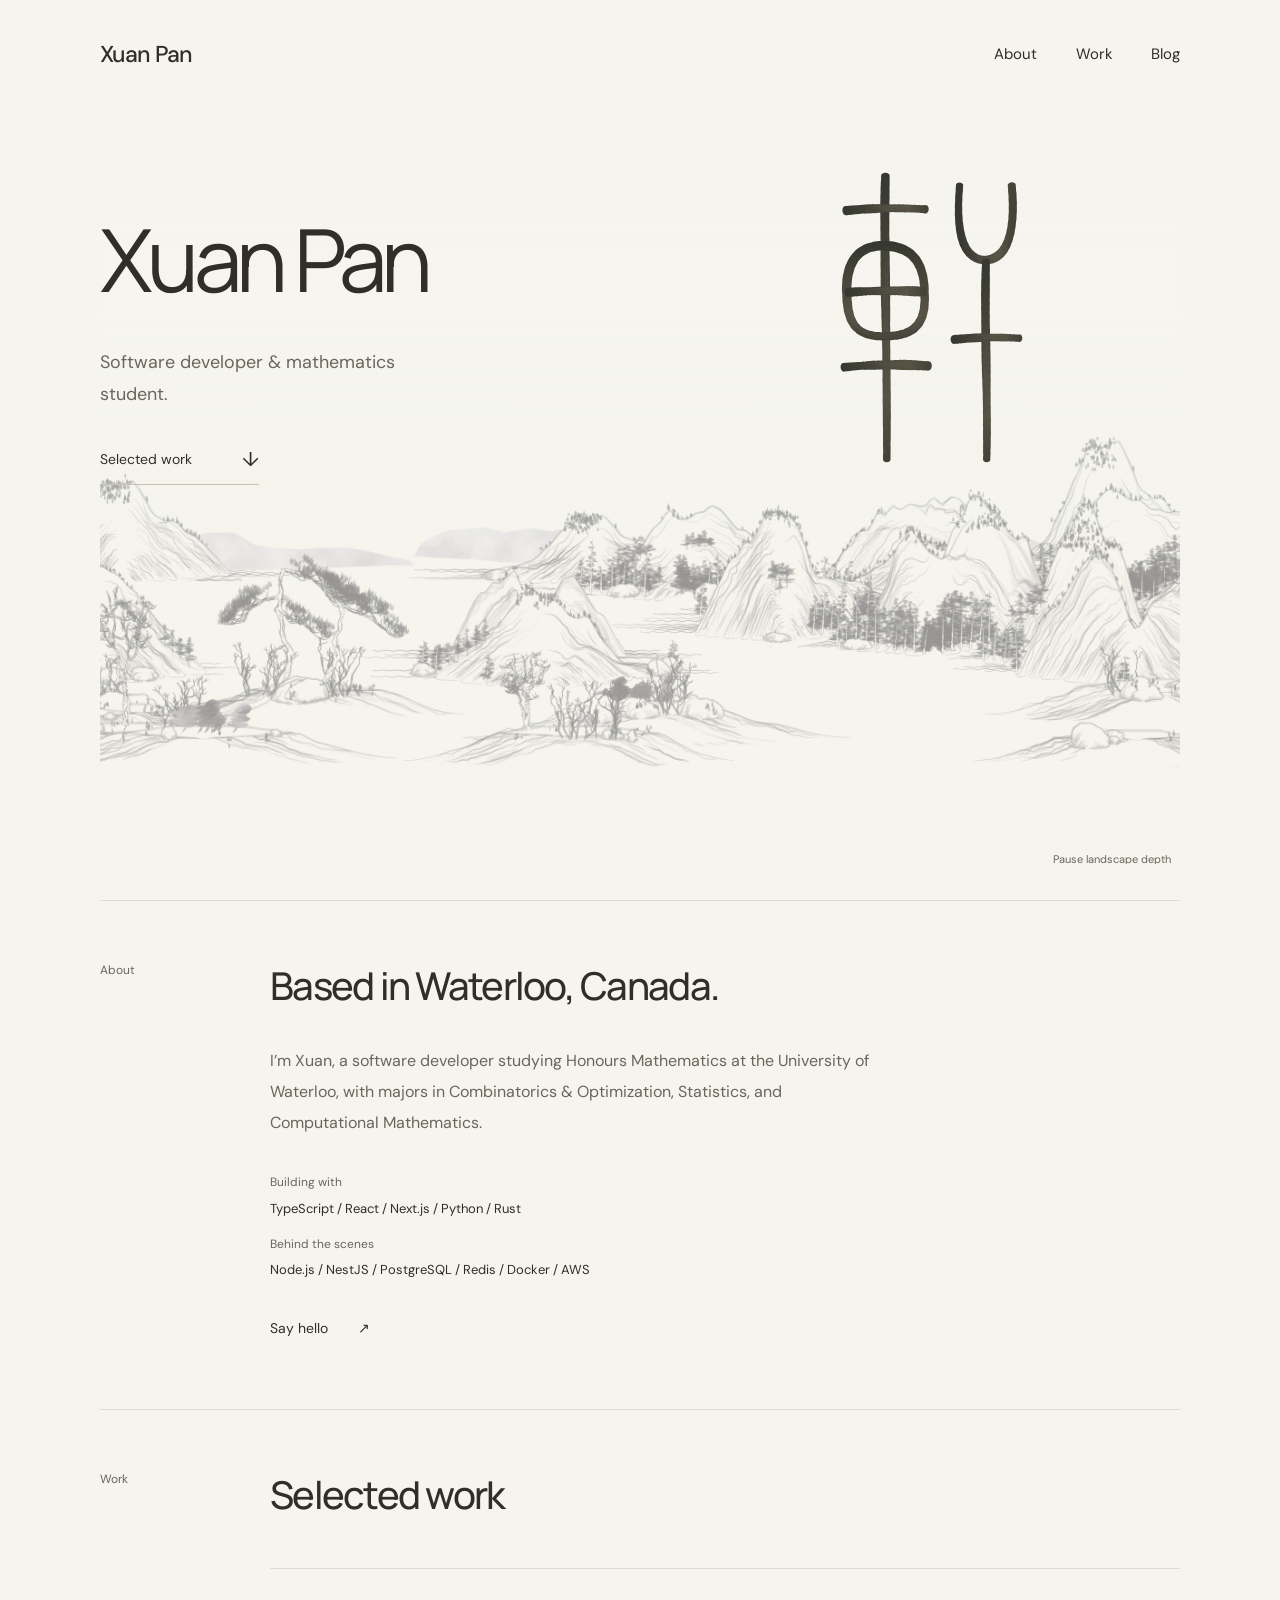
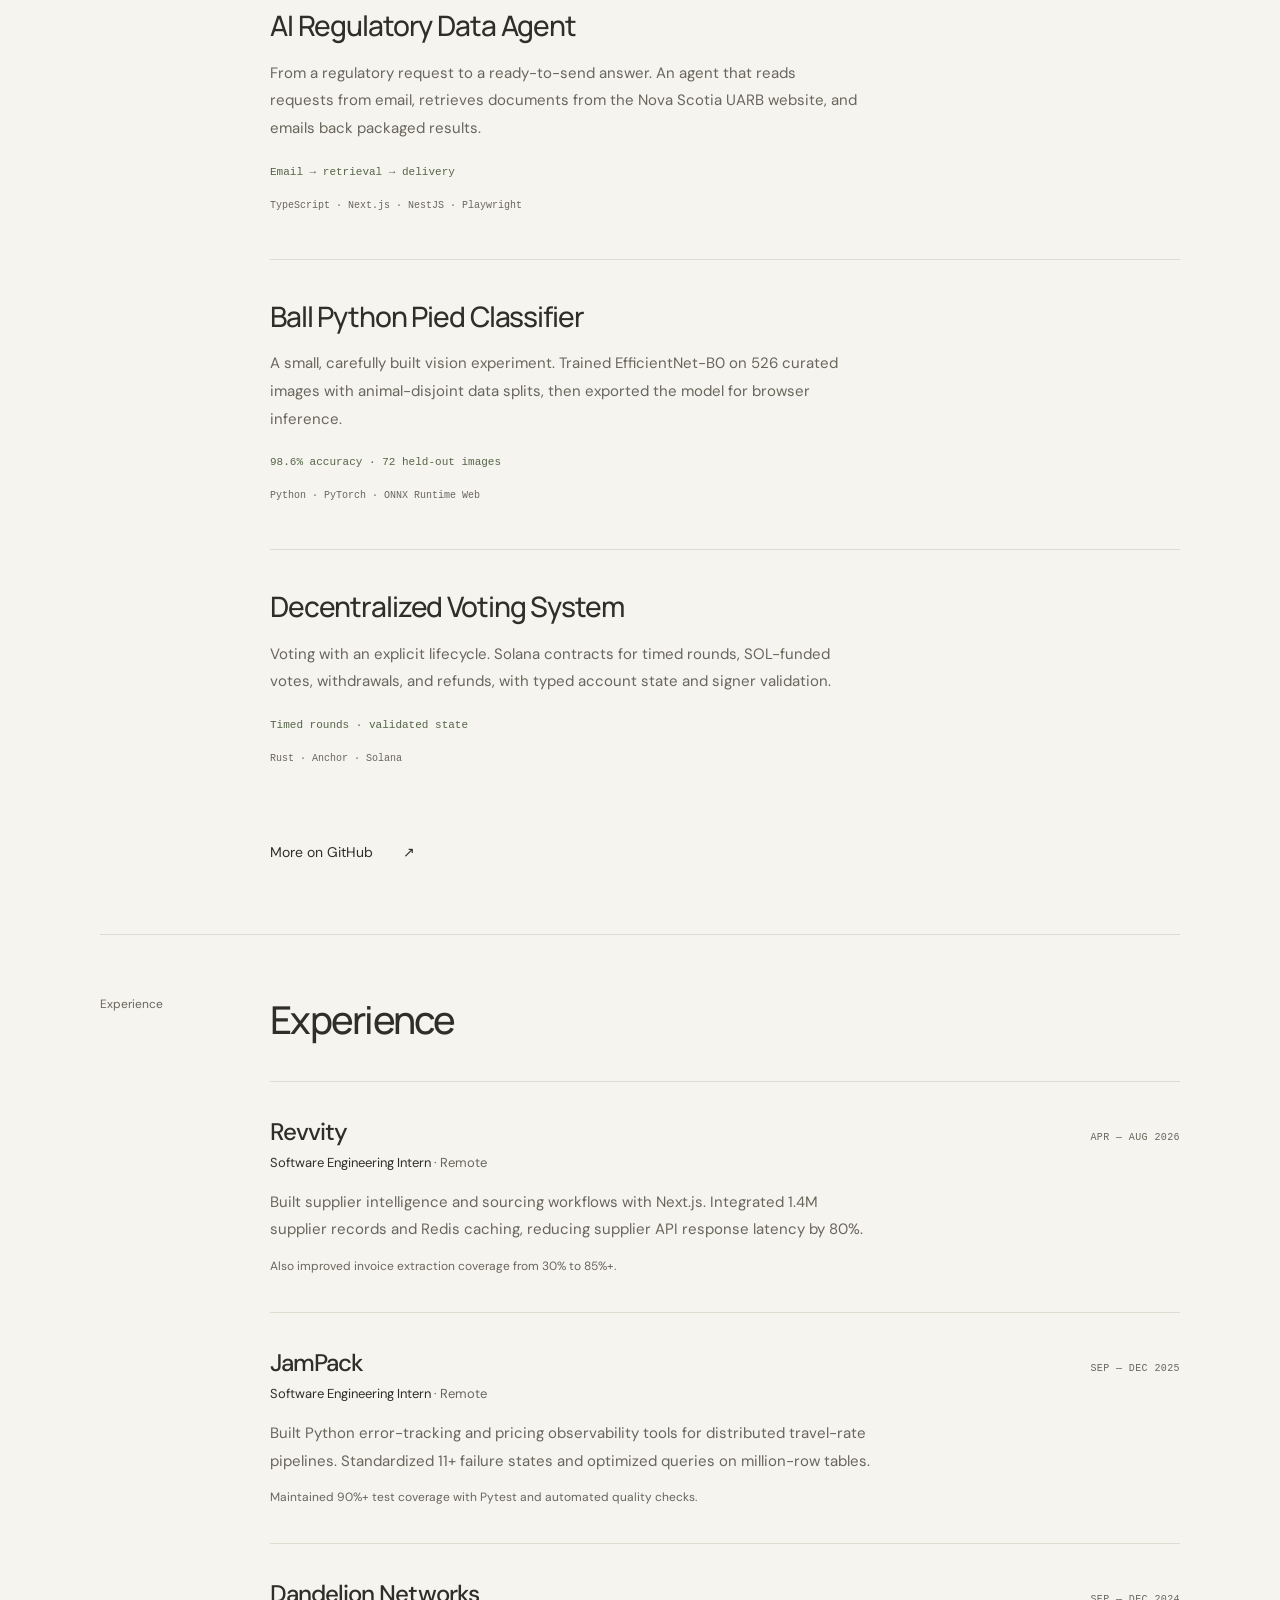
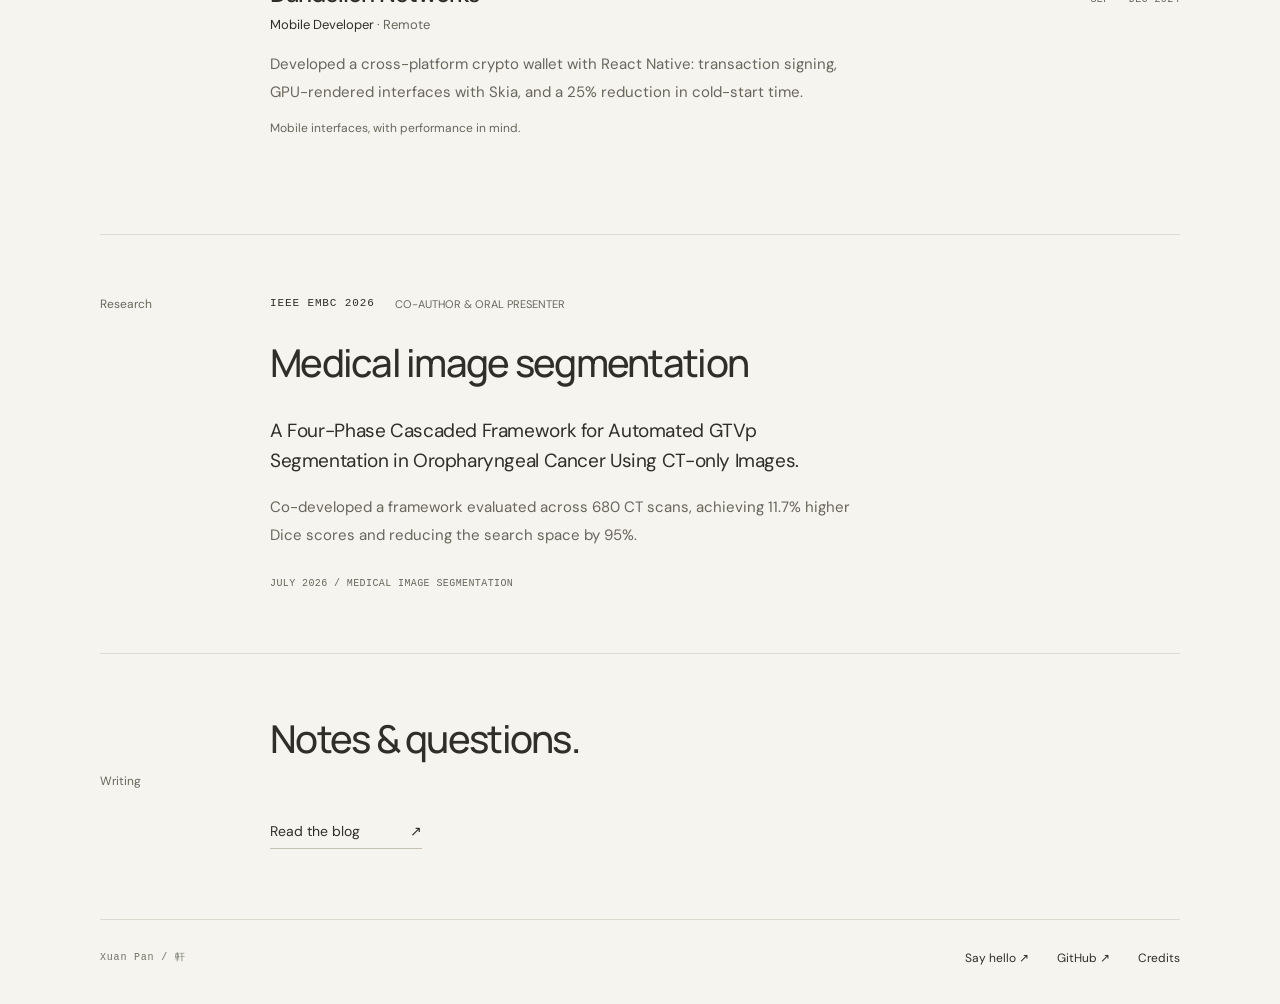
==== index.html @ 94012d44 "deploy: 429c4cd624607ffb36c72e0ed7ec9f4c0eaecb3c xuan0x0/blog@429c4cd624607ffb36c72e0ed7ec9f4c0eaecb" ====
<!DOCTYPE html><html lang="en"><head><meta charSet="utf-8"/><link rel="preconnect" href="/" crossorigin=""/><meta name="viewport" content="width=device-width, initial-scale=1"/><link rel="preload" as="image" href="/landscape/shan-shui-scroll.webp"/><link rel="stylesheet" href="/_next/static/chunks/0ktyfh7lrmwaa.css" data-precedence="next"/><link rel="stylesheet" href="/_next/static/chunks/26l0r2pcf-u3d.css" data-precedence="next"/><link rel="stylesheet" href="/_next/static/chunks/2i6n8_w2wv0vj.css" data-precedence="next"/><link rel="stylesheet" href="/_next/static/chunks/3wveca1rthrfd.css" data-precedence="next"/><link rel="stylesheet" href="/_next/static/chunks/27fnmi0ol9wme.css" data-precedence="next"/><link rel="stylesheet" href="/_next/static/chunks/219b7x8rk065b.css" data-precedence="next"/><link rel="stylesheet" href="/_next/static/chunks/3kzuejjn0b8oo.css" data-precedence="next"/><link rel="preload" as="script" fetchPriority="low" href="/_next/static/chunks/0j1we3cwg31qe.js"/><script src="/_next/static/chunks/16d9m7jc71162.js" async=""></script><script src="/_next/static/chunks/39_j1bdzreq0m.js" async=""></script><script src="/_next/static/chunks/turbopack-077hmtqrhcoji.js" async=""></script><script src="/_next/static/chunks/3qfy96eoyh-ek.js" async=""></script><script src="/_next/static/chunks/2osdq_wpe4x1x.js" async=""></script><title>Xuan Pan — Software &amp; Mathematics</title><meta name="description" content="Software developer and University of Waterloo mathematics student. Selected work in full-stack applications, AI, data, and research."/><meta property="og:title" content="Xuan Pan"/><meta property="og:description" content="Thinking. Building. Becoming."/><meta property="og:type" content="website"/><meta name="twitter:card" content="summary"/><meta name="twitter:title" content="Xuan Pan"/><meta name="twitter:description" content="Thinking. Building. Becoming."/><link rel="icon" href="/icon.svg?icon.2trtn0j14ti-5.svg" sizes="any" type="image/svg+xml"/><meta name="next-size-adjust" content=""/><script src="/_next/static/chunks/0cz1d0mv5g_q7.js" noModule=""></script></head><body><div hidden=""><!--$--><!--/$--></div><a class="skip-link" href="#main-content">Skip to content</a><div class="grand-preview scroll-preview"><main id="main-content" class="seal-preview roaming-preview panorama-preview"><div class="panorama-card"><header class="seal-header"><a href="/" class="seal-name">Xuan Pan</a><nav aria-label="Primary"><a href="#about">About</a><a href="#work">Work</a><a href="/blog/">Blog</a></nav></header><section class="seal-hero panorama-hero" aria-labelledby="panorama-title"><div class="panorama-landscape ink-depth" data-active="false"><img class="ink-depth-static" src="/landscape/shan-shui-scroll.webp" width="3000" height="1000" alt="Layered mountains and open water, generated with Lingdong Huang’s Shan, Shui"/></div><div class="seal-identity"><h1 id="panorama-title">Xuan Pan</h1><p class="seal-role">Software developer &amp; mathematics student.</p><a class="seal-work-link" href="#work">Selected work <span aria-hidden="true">↓</span></a></div><div class="panorama-foreground"><svg class="panorama-mark ink-mark" viewBox="0 0 320 480" role="img" aria-label="軒 — 篆形衍生墨筆字標" lang="zh-Hant" data-ink="wet"><defs><linearGradient id="_S_1_-ink-0" gradientUnits="userSpaceOnUse" x1="91" y1="29" x2="93" y2="450"><stop offset="0" stop-color="#37382f"></stop><stop offset=".43" stop-color="#49483d"></stop><stop offset=".78" stop-color="#565244"></stop><stop offset="1" stop-color="#444338"></stop></linearGradient><linearGradient id="_S_1_-ink-1" gradientUnits="userSpaceOnUse" x1="32" y1="81" x2="151" y2="79"><stop offset="0" stop-color="#37382f"></stop><stop offset=".43" stop-color="#49483d"></stop><stop offset=".78" stop-color="#565244"></stop><stop offset="1" stop-color="#444338"></stop></linearGradient><linearGradient id="_S_1_-ink-2" gradientUnits="userSpaceOnUse" x1="91" y1="133" x2="93" y2="267"><stop offset="0" stop-color="#37382f"></stop><stop offset=".43" stop-color="#49483d"></stop><stop offset=".78" stop-color="#565244"></stop><stop offset="1" stop-color="#444338"></stop></linearGradient><linearGradient id="_S_1_-ink-3" gradientUnits="userSpaceOnUse" x1="35" y1="202" x2="148" y2="201"><stop offset="0" stop-color="#37382f"></stop><stop offset=".43" stop-color="#49483d"></stop><stop offset=".78" stop-color="#565244"></stop><stop offset="1" stop-color="#444338"></stop></linearGradient><linearGradient id="_S_1_-ink-4" gradientUnits="userSpaceOnUse" x1="29" y1="313" x2="155" y2="311"><stop offset="0" stop-color="#37382f"></stop><stop offset=".43" stop-color="#49483d"></stop><stop offset=".78" stop-color="#565244"></stop><stop offset="1" stop-color="#444338"></stop></linearGradient><linearGradient id="_S_1_-ink-5" gradientUnits="userSpaceOnUse" x1="201" y1="43" x2="278" y2="43"><stop offset="0" stop-color="#37382f"></stop><stop offset=".43" stop-color="#49483d"></stop><stop offset=".78" stop-color="#565244"></stop><stop offset="1" stop-color="#444338"></stop></linearGradient><linearGradient id="_S_1_-ink-6" gradientUnits="userSpaceOnUse" x1="240" y1="156" x2="241" y2="450"><stop offset="0" stop-color="#37382f"></stop><stop offset=".43" stop-color="#49483d"></stop><stop offset=".78" stop-color="#565244"></stop><stop offset="1" stop-color="#444338"></stop></linearGradient><linearGradient id="_S_1_-ink-7" gradientUnits="userSpaceOnUse" x1="192" y1="272" x2="290" y2="270"><stop offset="0" stop-color="#37382f"></stop><stop offset=".43" stop-color="#49483d"></stop><stop offset=".78" stop-color="#565244"></stop><stop offset="1" stop-color="#444338"></stop></linearGradient></defs><g><path d="M84.59 28.79 L84.60 32.11 L84.53 35.52 L84.12 39.01 L84.10 42.59 L83.87 46.25 L83.73 49.99 L83.89 53.82 L83.58 57.71 L83.48 61.68 L83.54 65.73 L83.36 69.85 L83.57 74.04 L83.52 78.31 L83.29 82.64 L83.51 87.04 L83.45 91.50 L83.52 96.03 L83.70 100.62 L83.43 105.28 L83.55 109.99 L83.71 114.77 L83.60 119.60 L83.80 124.49 L83.65 129.43 L83.54 134.43 L83.83 139.48 L83.73 144.58 L83.76 149.73 L83.82 154.93 L83.59 160.17 L83.84 165.46 L83.94 170.79 L83.80 176.17 L83.99 181.58 L83.88 187.03 L83.98 192.53 L84.33 198.05 L84.20 203.62 L84.34 209.21 L84.50 214.84 L84.49 220.50 L84.91 226.18 L84.98 231.90 L84.95 237.65 L85.28 243.41 L85.31 249.20 L85.57 255.01 L85.85 260.85 L85.69 266.70 L85.94 272.57 L86.11 278.46 L86.14 284.36 L86.45 290.28 L86.34 296.21 L86.32 302.15 L86.62 308.10 L86.55 314.06 L86.70 320.02 L86.75 325.99 L86.53 331.96 L86.81 337.94 L86.86 343.91 L86.80 349.89 L86.98 355.86 L86.79 361.83 L86.90 367.79 L87.18 373.75 L87.03 379.70 L87.17 385.64 L87.18 391.57 L87.11 397.49 L87.47 403.39 L87.42 409.28 L87.35 415.15 L87.52 421.01 L87.38 426.84 L87.57 432.66 L87.69 438.45 L87.40 444.22 L87.51 449.97 L87.50 449.97 L87.91 451.40 L89.10 452.62 L90.87 453.44 L92.98 453.74 L95.08 453.47 L96.87 452.67 L98.07 451.46 L98.50 450.03 L98.61 450.03 L98.55 444.28 L98.60 438.50 L98.72 432.69 L98.51 426.87 L98.78 421.02 L98.92 415.16 L98.78 409.27 L98.97 403.37 L98.84 397.46 L98.87 391.53 L99.16 385.59 L98.95 379.64 L98.96 373.69 L98.99 367.72 L98.80 361.75 L99.03 355.77 L98.93 349.79 L98.67 343.81 L98.77 337.83 L98.58 331.85 L98.60 325.87 L98.68 319.90 L98.30 313.93 L98.33 307.97 L98.33 302.01 L98.17 296.07 L98.34 290.14 L98.10 284.22 L97.95 278.31 L98.16 272.42 L98.02 266.54 L98.10 260.69 L98.12 254.85 L97.84 249.04 L98.07 243.24 L98.11 237.47 L98.00 231.73 L98.14 226.01 L97.91 220.32 L97.93 214.66 L98.14 209.03 L97.91 203.44 L97.94 197.88 L97.86 192.35 L97.64 186.86 L97.86 181.41 L97.71 176.00 L97.49 170.63 L97.53 165.31 L97.26 160.03 L97.32 154.79 L97.37 149.60 L97.00 144.46 L97.04 139.37 L96.95 134.33 L96.83 129.34 L97.04 124.40 L96.78 119.53 L96.68 114.71 L96.84 109.94 L96.70 105.24 L96.87 100.60 L96.88 96.02 L96.64 91.51 L96.89 87.06 L96.91 82.68 L96.91 78.36 L97.10 74.12 L96.86 69.95 L96.96 65.85 L97.18 61.83 L97.04 57.89 L97.19 54.02 L97.11 50.22 L96.99 46.51 L97.30 42.89 L97.21 39.34 L97.17 35.88 L97.28 32.51 L97.09 29.20 L97.25 29.20 L96.82 27.56 L95.52 26.14 L93.52 25.15 L91.14 24.75 L88.74 25.00 L86.68 25.85 L85.28 27.19 L84.75 28.80Z" fill="url(#_S_1_-ink-0)" fill-rule="evenodd"></path><g fill="#f5f4ee" opacity="0.08"><path d="M93.67 65.82 L93.63 69.93 L93.56 74.10 L93.46 78.35 L93.35 82.67 L93.23 87.05 L93.13 91.51 L93.06 96.02 L93.04 100.61 L93.05 105.25 L93.10 109.96 L93.18 114.72 L93.28 119.55 L93.37 124.43 L93.44 129.36 L93.49 134.35 L93.51 139.40 L93.49 144.49 L93.45 149.64 L93.40 154.83 L93.37 160.07 L93.35 165.35 L93.38 170.68 L93.45 176.05 L93.56 181.46 L93.70 186.91 L93.87 192.40 L94.03 197.93 L94.18 203.49 L94.30 209.08 L94.37 214.71 L94.39 220.37 L94.38 226.06 L94.34 231.78 L94.29 237.52 L94.25 243.29 L94.23 249.08 L94.24 254.90 L94.29 260.74 L94.37 266.59 L94.49 272.46 L94.62 278.35 L94.76 284.26 L94.89 290.18 L95.00 296.11 L95.09 302.05 L95.16 308.00 L95.20 313.96 L95.23 319.93 L95.26 325.91 L95.30 331.88 L95.36 337.86 L95.43 343.84 L95.53 349.82 L95.64 355.80 L95.76 361.77 L95.87 367.74 L95.95 373.70 L96.01 379.66 L96.02 385.60 L96.00 391.54 L96.01 391.54 L96.06 385.60 L96.07 379.66 L96.05 373.70 L96.00 367.74 L95.92 361.77 L95.82 355.79 L95.72 349.82 L95.64 343.84 L95.57 337.86 L95.54 331.88 L95.52 325.90 L95.54 319.93 L95.56 313.96 L95.58 308.00 L95.60 302.05 L95.59 296.10 L95.56 290.17 L95.50 284.25 L95.42 278.34 L95.32 272.45 L95.21 266.58 L95.11 260.73 L95.02 254.89 L94.96 249.07 L94.92 243.28 L94.91 237.51 L94.92 231.77 L94.94 226.05 L94.95 220.36 L94.95 214.70 L94.93 209.07 L94.87 203.48 L94.79 197.92 L94.69 192.39 L94.58 186.90 L94.46 181.45 L94.36 176.04 L94.27 170.67 L94.20 165.34 L94.14 160.06 L94.10 154.82 L94.06 149.63 L94.01 144.49 L93.95 139.39 L93.88 134.35 L93.79 129.36 L93.68 124.43 L93.58 119.54 L93.47 114.72 L93.39 109.96 L93.33 105.25 L93.31 100.61 L93.31 96.02 L93.35 91.51 L93.42 87.05 L93.49 82.67 L93.56 78.35 L93.62 74.10 L93.66 69.93 L93.67 65.82Z"></path><path d="M90.77 109.97 L90.83 114.73 L90.88 119.56 L90.90 124.44 L90.89 129.38 L90.87 134.37 L90.84 139.42 L90.81 144.52 L90.78 149.66 L90.76 154.86 L90.77 160.10 L90.79 165.38 L90.84 170.71 L90.92 176.08 L91.02 181.49 L91.13 186.94 L91.24 192.43 L91.35 197.96 L91.45 203.52 L91.51 209.12 L91.55 214.75 L91.57 220.41 L91.56 226.10 L91.56 231.81 L91.56 237.56 L91.59 243.33 L91.66 249.12 L91.77 254.93 L91.91 260.77 L92.07 266.62 L92.24 272.49 L92.40 278.38 L92.53 284.29 L92.62 290.20 L92.68 296.14 L92.70 302.08 L92.72 308.03 L92.73 313.99 L92.76 319.96 L92.83 325.93 L92.92 331.90 L93.05 337.88 L93.19 343.86 L93.33 349.84 L93.46 355.81 L93.48 355.81 L93.40 349.84 L93.31 343.86 L93.23 337.88 L93.15 331.90 L93.09 325.93 L93.04 319.95 L93.02 313.99 L93.01 308.03 L93.01 302.08 L93.03 296.13 L93.04 290.20 L93.05 284.28 L93.03 278.37 L92.99 272.48 L92.92 266.61 L92.81 260.76 L92.68 254.92 L92.53 249.11 L92.39 243.32 L92.27 237.55 L92.18 231.80 L92.13 226.09 L92.13 220.40 L92.14 214.74 L92.17 209.11 L92.18 203.51 L92.15 197.95 L92.08 192.42 L91.96 186.93 L91.79 181.48 L91.61 176.07 L91.43 170.70 L91.26 165.38 L91.14 160.09 L91.06 154.85 L91.03 149.66 L91.03 144.51 L91.04 139.42 L91.06 134.37 L91.05 129.38 L91.02 124.44 L90.95 119.56 L90.86 114.73 L90.77 109.97Z"></path><path d="M88.27 165.41 L88.37 170.74 L88.47 176.11 L88.55 181.52 L88.60 186.98 L88.59 192.47 L88.54 198.00 L88.48 203.56 L88.45 209.16 L88.49 214.79 L88.58 220.45 L88.70 226.13 L88.82 231.85 L88.92 237.59 L89.01 243.36 L89.12 249.15 L89.27 254.97 L89.46 260.80 L89.66 266.65 L89.84 272.52 L89.95 278.41 L90.00 284.32 L90.02 290.24 L90.03 296.17 L90.08 302.11 L90.16 308.06 L90.28 314.02 L90.41 319.98 L90.54 325.95 L90.54 325.95 L90.46 319.98 L90.42 314.02 L90.41 308.06 L90.41 302.10 L90.41 296.16 L90.40 290.23 L90.38 284.31 L90.36 278.41 L90.36 272.52 L90.37 266.64 L90.33 260.79 L90.23 254.95 L90.05 249.14 L89.81 243.35 L89.56 237.58 L89.37 231.84 L89.26 226.13 L89.22 220.44 L89.21 214.78 L89.19 209.15 L89.14 203.55 L89.05 197.99 L88.95 192.46 L88.83 186.97 L88.72 181.52 L88.59 176.11 L88.45 170.74 L88.30 165.41Z"></path></g></g><g><path d="M32.72 88.05 L34.13 87.61 L35.58 87.54 L37.02 87.44 L38.45 87.18 L39.90 87.23 L41.32 86.87 L42.75 86.59 L44.21 86.66 L45.64 86.38 L47.09 86.33 L48.53 86.20 L49.96 85.81 L51.42 85.91 L52.87 85.83 L54.32 85.63 L55.78 85.69 L57.21 85.37 L58.67 85.34 L60.14 85.51 L61.58 85.25 L63.04 85.26 L64.50 85.16 L65.95 84.95 L67.42 85.18 L68.87 85.02 L70.33 84.81 L71.79 84.85 L73.24 84.57 L74.71 84.63 L76.18 84.65 L77.63 84.26 L79.10 84.26 L80.56 84.11 L82.03 83.94 L83.50 84.07 L84.96 83.72 L86.43 83.54 L87.90 83.61 L89.37 83.37 L90.85 83.46 L92.32 83.36 L93.80 83.05 L95.28 83.22 L96.76 83.17 L98.24 83.12 L99.72 83.26 L101.20 82.99 L102.68 83.08 L104.16 83.29 L105.65 83.15 L107.13 83.32 L108.62 83.25 L110.11 83.15 L111.59 83.48 L113.08 83.41 L114.57 83.38 L116.06 83.50 L117.56 83.30 L119.05 83.52 L120.54 83.63 L122.04 83.41 L123.53 83.55 L125.03 83.45 L126.53 83.46 L128.02 83.74 L129.53 83.52 L131.04 83.53 L132.53 83.68 L134.04 83.58 L135.54 83.88 L137.04 83.91 L138.56 83.77 L140.05 84.08 L141.56 84.12 L143.07 84.30 L144.56 84.59 L146.09 84.45 L147.59 84.72 L149.09 85.01 L150.61 85.06 L150.61 85.11 L152.23 84.75 L153.66 83.51 L154.69 81.59 L155.16 79.27 L154.99 76.91 L154.22 74.87 L152.96 73.46 L151.39 72.89 L151.40 72.85 L149.87 72.75 L148.31 72.92 L146.78 72.76 L145.24 72.90 L143.70 72.87 L142.18 72.58 L140.64 72.76 L139.11 72.70 L137.58 72.60 L136.04 72.69 L134.53 72.35 L133.00 72.34 L131.47 72.45 L129.95 72.20 L128.43 72.23 L126.91 72.05 L125.39 71.82 L123.87 72.03 L122.35 71.86 L120.83 71.72 L119.31 71.76 L117.80 71.50 L116.28 71.65 L114.77 71.73 L113.26 71.48 L111.74 71.60 L110.23 71.51 L108.72 71.50 L107.20 71.78 L105.70 71.57 L104.19 71.56 L102.68 71.70 L101.17 71.57 L99.67 71.81 L98.16 71.78 L96.66 71.54 L95.16 71.74 L93.65 71.66 L92.15 71.67 L90.65 71.80 L89.15 71.47 L87.65 71.52 L86.15 71.61 L84.65 71.43 L83.16 71.57 L81.65 71.38 L80.15 71.21 L78.67 71.46 L77.17 71.33 L75.67 71.34 L74.18 71.40 L72.68 71.17 L71.20 71.42 L69.71 71.54 L68.21 71.42 L66.73 71.63 L65.24 71.55 L63.75 71.67 L62.28 72.03 L60.79 71.91 L59.31 72.05 L57.83 72.20 L56.34 72.17 L54.88 72.56 L53.40 72.60 L51.91 72.52 L50.44 72.80 L48.96 72.78 L47.49 72.98 L46.02 73.21 L44.52 73.00 L43.06 73.20 L41.59 73.35 L40.10 73.35 L38.65 73.66 L37.16 73.57 L35.68 73.58 L34.23 73.93 L32.75 73.94 L31.30 74.17 L31.30 74.11 L29.56 74.82 L28.19 76.47 L27.40 78.81 L27.32 81.48 L27.94 84.08 L29.19 86.21 L30.86 87.55 L32.70 87.89Z" fill="url(#_S_1_-ink-1)" fill-rule="evenodd"></path><g fill="#f5f4ee" opacity="0.08"><path d="M46.28 76.36 L47.75 76.32 L49.23 76.30 L50.70 76.28 L52.18 76.25 L53.65 76.20 L55.12 76.12 L56.59 76.00 L58.06 75.85 L59.53 75.68 L61.00 75.51 L62.47 75.36 L63.95 75.23 L65.43 75.14 L66.91 75.09 L68.39 75.09 L69.88 75.12 L71.36 75.17 L72.85 75.23 L74.34 75.28 L75.82 75.30 L77.31 75.29 L78.79 75.25 L80.28 75.19 L81.77 75.11 L83.25 75.03 L84.74 74.96 L86.23 74.91 L87.72 74.89 L89.21 74.90 L90.71 74.93 L92.20 74.98 L93.70 75.04 L95.19 75.09 L96.69 75.13 L98.18 75.15 L99.68 75.14 L101.18 75.10 L102.68 75.05 L104.18 74.99 L105.68 74.93 L107.19 74.88 L108.69 74.85 L110.19 74.84 L111.70 74.85 L113.21 74.89 L114.71 74.93 L116.22 74.98 L117.73 75.01 L119.24 75.04 L120.75 75.05 L122.26 75.05 L123.78 75.04 L125.29 75.04 L126.81 75.04 L128.33 75.07 L129.85 75.11 L131.36 75.18 L132.88 75.28 L134.40 75.38 L135.92 75.50 L135.92 75.49 L134.40 75.35 L132.88 75.21 L131.37 75.08 L129.85 74.98 L128.33 74.91 L126.82 74.87 L125.30 74.85 L123.79 74.84 L122.27 74.83 L120.76 74.82 L119.25 74.78 L117.74 74.71 L116.23 74.62 L114.72 74.50 L113.21 74.38 L111.71 74.26 L110.20 74.17 L108.70 74.10 L107.19 74.08 L105.69 74.10 L104.18 74.15 L102.68 74.23 L101.18 74.32 L99.68 74.40 L98.18 74.47 L96.68 74.51 L95.19 74.51 L93.69 74.48 L92.19 74.42 L90.70 74.34 L89.20 74.26 L87.71 74.20 L86.21 74.15 L84.72 74.13 L83.23 74.15 L81.74 74.20 L80.25 74.28 L78.76 74.36 L77.28 74.45 L75.79 74.52 L74.31 74.58 L72.82 74.62 L71.34 74.65 L69.85 74.67 L68.37 74.70 L66.89 74.75 L65.41 74.82 L63.93 74.93 L62.46 75.07 L60.99 75.23 L59.51 75.40 L58.05 75.58 L56.58 75.75 L55.11 75.90 L53.64 76.02 L52.17 76.11 L50.69 76.18 L49.22 76.24 L47.75 76.29 L46.28 76.35Z"></path><path d="M61.15 77.93 L62.62 77.86 L64.09 77.82 L65.57 77.82 L67.05 77.83 L68.52 77.84 L70.00 77.84 L71.48 77.82 L72.96 77.78 L74.43 77.72 L75.91 77.66 L77.39 77.59 L78.87 77.53 L80.35 77.48 L81.83 77.45 L83.32 77.43 L84.80 77.41 L86.29 77.41 L87.77 77.41 L89.26 77.41 L90.75 77.41 L92.24 77.42 L93.73 77.42 L95.22 77.42 L96.71 77.42 L98.20 77.40 L99.69 77.37 L101.19 77.32 L102.68 77.27 L104.18 77.22 L105.67 77.18 L107.17 77.16 L108.67 77.16 L110.17 77.19 L111.67 77.23 L113.17 77.28 L114.67 77.32 L116.18 77.34 L117.68 77.34 L119.19 77.31 L120.70 77.27 L122.21 77.23 L123.72 77.19 L125.23 77.18 L126.74 77.21 L126.74 77.19 L125.23 77.12 L123.72 77.07 L122.21 77.05 L120.70 77.05 L119.19 77.05 L117.69 77.06 L116.18 77.05 L114.68 77.02 L113.18 76.97 L111.67 76.88 L110.17 76.77 L108.67 76.64 L107.17 76.52 L105.68 76.43 L104.18 76.37 L102.68 76.37 L101.18 76.41 L99.69 76.49 L98.19 76.60 L96.70 76.71 L95.21 76.80 L93.72 76.85 L92.23 76.86 L90.74 76.82 L89.25 76.76 L87.76 76.68 L86.27 76.61 L84.78 76.58 L83.29 76.60 L81.81 76.67 L80.33 76.79 L78.85 76.95 L77.37 77.12 L75.90 77.28 L74.42 77.43 L72.95 77.53 L71.47 77.60 L69.99 77.64 L68.52 77.66 L67.04 77.67 L65.56 77.70 L64.09 77.75 L62.62 77.82 L61.15 77.93Z"></path><path d="M77.48 79.96 L78.95 79.88 L80.43 79.82 L81.90 79.80 L83.38 79.82 L84.86 79.88 L86.35 79.96 L87.83 80.03 L89.31 80.05 L90.79 80.00 L92.27 79.90 L93.76 79.78 L95.24 79.69 L96.73 79.66 L98.21 79.66 L99.70 79.69 L101.19 79.69 L102.68 79.66 L104.17 79.62 L105.66 79.60 L107.16 79.62 L108.65 79.68 L110.14 79.75 L111.64 79.80 L113.13 79.79 L114.63 79.74 L116.13 79.66 L117.63 79.58 L119.14 79.52 L119.14 79.51 L117.64 79.52 L116.14 79.52 L114.64 79.49 L113.14 79.45 L111.64 79.41 L110.15 79.37 L108.65 79.31 L107.16 79.21 L105.66 79.08 L104.17 78.92 L102.68 78.79 L101.19 78.72 L99.70 78.76 L98.21 78.87 L96.72 79.01 L95.23 79.14 L93.75 79.22 L92.26 79.26 L90.78 79.28 L89.30 79.31 L87.81 79.36 L86.33 79.44 L84.86 79.52 L83.38 79.58 L81.90 79.64 L80.42 79.70 L78.95 79.80 L77.48 79.93Z"></path></g></g><g><path d="M91.25 125.80 L89.51 125.83 L87.72 125.94 L85.97 126.02 L84.24 126.00 L82.52 125.96 L80.83 126.02 L79.17 126.19 L77.53 126.39 L75.91 126.56 L74.32 126.79 L72.76 127.15 L71.25 127.61 L69.76 128.06 L68.27 128.41 L66.77 128.73 L65.32 129.15 L63.91 129.65 L62.51 130.16 L61.11 130.63 L59.74 131.16 L58.44 131.83 L57.22 132.62 L56.01 133.39 L54.77 134.09 L53.53 134.78 L52.33 135.54 L51.19 136.36 L50.05 137.17 L48.88 137.94 L47.74 138.76 L46.71 139.70 L45.78 140.74 L44.86 141.79 L43.91 142.79 L42.96 143.78 L42.06 144.84 L41.23 145.94 L40.36 147.01 L39.44 148.05 L38.55 149.12 L37.78 150.28 L37.13 151.51 L36.49 152.75 L35.82 153.98 L35.16 155.21 L34.57 156.48 L34.05 157.79 L33.47 159.08 L32.80 160.33 L32.15 161.61 L31.62 162.94 L31.21 164.32 L30.82 165.71 L30.39 167.10 L29.99 168.50 L29.68 169.94 L29.44 171.39 L29.14 172.84 L28.73 174.27 L28.31 175.72 L28.00 177.19 L27.80 178.70 L27.61 180.21 L27.38 181.73 L27.19 183.26 L27.13 184.81 L27.13 186.38 L27.08 187.95 L26.92 189.52 L26.73 191.10 L26.63 192.69 L26.62 194.30 L26.60 195.92 L26.54 197.54 L26.54 199.18 L26.67 200.82 L26.89 202.47 L27.05 204.13 L27.11 205.80 L27.14 207.32 L27.17 208.82 L27.26 210.46 L27.31 212.08 L27.32 213.69 L27.37 215.27 L27.56 216.83 L27.86 218.36 L28.12 219.86 L28.29 221.36 L28.43 222.85 L28.65 224.31 L28.91 225.74 L29.12 227.17 L29.26 228.60 L29.44 230.00 L29.78 231.36 L30.22 232.68 L30.64 233.98 L31.00 235.28 L31.35 236.57 L31.79 237.83 L32.25 239.06 L32.65 240.29 L32.98 241.55 L33.34 242.78 L33.84 243.95 L34.44 245.07 L35.04 246.17 L35.60 247.28 L36.18 248.37 L36.85 249.40 L37.55 250.40 L38.19 251.43 L38.76 252.50 L39.34 253.56 L40.04 254.54 L40.84 255.45 L41.63 256.34 L42.41 257.25 L43.22 258.12 L44.12 258.90 L45.06 259.63 L45.96 260.41 L46.79 261.26 L47.63 262.11 L48.56 262.86 L49.55 263.54 L50.54 264.21 L51.53 264.90 L52.57 265.53 L53.67 266.04 L54.82 266.49 L55.93 266.99 L57.02 267.58 L58.11 268.17 L59.26 268.67 L60.44 269.10 L61.63 269.55 L62.83 270.03 L64.06 270.44 L65.34 270.71 L66.66 270.89 L67.97 271.12 L69.28 271.45 L70.61 271.78 L71.96 272.02 L73.35 272.22 L74.74 272.47 L76.15 272.76 L77.59 272.97 L79.07 273.03 L80.57 273.00 L82.08 273.01 L83.61 273.09 L85.16 273.17 L86.74 273.17 L88.34 273.14 L89.97 273.18 L91.62 273.28 L93.22 273.32 L94.78 273.25 L96.39 273.08 L97.98 272.93 L99.54 272.85 L101.09 272.74 L102.61 272.56 L104.11 272.35 L105.59 272.23 L107.08 272.18 L108.54 272.10 L109.96 271.86 L111.35 271.54 L112.72 271.23 L114.09 270.96 L115.43 270.64 L116.73 270.23 L118.01 269.79 L119.29 269.44 L120.59 269.18 L121.88 268.88 L123.11 268.46 L124.30 267.95 L125.47 267.46 L126.65 266.99 L127.79 266.45 L128.87 265.80 L129.91 265.12 L130.98 264.51 L132.09 263.98 L133.19 263.43 L134.22 262.78 L135.20 262.07 L136.18 261.37 L137.17 260.67 L138.10 259.91 L138.93 259.03 L139.71 258.11 L140.53 257.25 L141.41 256.44 L142.28 255.62 L143.07 254.72 L143.81 253.79 L144.58 252.87 L145.36 251.96 L146.07 250.98 L146.64 249.92 L147.14 248.81 L147.69 247.73 L148.30 246.68 L148.89 245.62 L149.41 244.51 L149.90 243.38 L150.44 242.26 L151.01 241.14 L151.50 239.98 L151.84 238.76 L152.09 237.50 L152.39 236.25 L152.75 235.01 L153.07 233.74 L153.33 232.45 L153.56 231.14 L153.88 229.84 L154.25 228.53 L154.55 227.19 L154.70 225.81 L154.76 224.41 L154.86 223.00 L155.00 221.57 L155.10 220.13 L155.11 218.67 L155.12 217.19 L155.23 215.70 L155.41 214.19 L155.54 212.65 L155.53 211.10 L155.44 209.53 L155.38 207.94 L155.35 206.33 L155.26 204.85 L155.15 203.34 L155.03 201.70 L155.02 200.06 L155.11 198.44 L155.15 196.83 L155.08 195.24 L154.95 193.66 L154.85 192.09 L154.77 190.53 L154.61 189.00 L154.34 187.49 L154.04 185.99 L153.85 184.50 L153.74 183.00 L153.62 181.52 L153.39 180.06 L153.12 178.62 L152.89 177.18 L152.67 175.75 L152.35 174.35 L151.91 173.00 L151.42 171.66 L151.02 170.32 L150.70 168.96 L150.36 167.61 L149.93 166.30 L149.47 165.01 L149.07 163.70 L148.68 162.39 L148.19 161.12 L147.55 159.93 L146.87 158.77 L146.24 157.59 L145.67 156.38 L145.07 155.20 L144.40 154.06 L143.71 152.93 L143.08 151.77 L142.47 150.59 L141.76 149.47 L140.92 148.45 L140.02 147.48 L139.16 146.49 L138.32 145.48 L137.44 144.50 L136.49 143.58 L135.54 142.67 L134.64 141.70 L133.76 140.69 L132.80 139.75 L131.74 138.94 L130.62 138.19 L129.52 137.41 L128.42 136.63 L127.27 135.90 L126.07 135.26 L124.85 134.62 L123.68 133.90 L122.52 133.12 L121.30 132.41 L120.02 131.83 L118.69 131.31 L117.37 130.77 L116.03 130.23 L114.64 129.78 L113.21 129.44 L111.77 129.10 L110.34 128.66 L108.91 128.15 L107.45 127.71 L105.94 127.38 L104.41 127.10 L102.86 126.79 L101.29 126.49 L99.69 126.29 L98.05 126.23 L96.39 126.18 L94.73 126.04 L93.05 125.82 L91.40 125.65 L90.61 140.26 L92.15 140.34 L93.60 140.54 L95.02 140.79 L96.41 140.96 L97.79 141.03 L99.15 141.09 L100.47 141.26 L101.75 141.50 L103.02 141.73 L104.27 141.92 L105.48 142.18 L106.63 142.57 L107.75 143.03 L108.86 143.41 L109.98 143.69 L111.08 143.97 L112.14 144.33 L113.16 144.74 L114.19 145.11 L115.21 145.45 L116.19 145.86 L117.09 146.40 L117.94 147.01 L118.79 147.56 L119.68 148.04 L120.56 148.53 L121.39 149.07 L122.19 149.65 L123.02 150.18 L123.87 150.67 L124.68 151.23 L125.39 151.90 L126.02 152.65 L126.68 153.36 L127.38 154.03 L128.06 154.72 L128.69 155.46 L129.30 156.22 L129.97 156.94 L130.70 157.62 L131.38 158.36 L131.94 159.19 L132.43 160.08 L132.93 160.97 L133.47 161.84 L133.99 162.73 L134.43 163.68 L134.86 164.65 L135.37 165.58 L135.96 166.50 L136.52 167.45 L136.95 168.47 L137.31 169.53 L137.68 170.60 L138.09 171.68 L138.44 172.78 L138.70 173.93 L138.94 175.10 L139.28 176.26 L139.71 177.40 L140.12 178.58 L140.42 179.80 L140.65 181.05 L140.90 182.31 L141.18 183.58 L141.38 184.88 L141.47 186.22 L141.53 187.57 L141.68 188.93 L141.93 190.29 L142.17 191.67 L142.32 193.08 L142.42 194.51 L142.55 195.95 L142.71 197.41 L142.79 198.90 L142.73 200.40 L142.62 201.92 L142.59 203.45 L142.67 205.15 L142.81 206.80 L142.86 208.27 L142.88 209.73 L142.96 211.16 L143.07 212.56 L143.09 213.95 L142.96 215.30 L142.76 216.63 L142.63 217.94 L142.58 219.23 L142.51 220.49 L142.36 221.72 L142.20 222.93 L142.12 224.13 L142.09 225.32 L141.97 226.48 L141.71 227.59 L141.37 228.66 L141.07 229.72 L140.84 230.77 L140.57 231.79 L140.23 232.77 L139.89 233.73 L139.65 234.71 L139.46 235.69 L139.21 236.63 L138.82 237.51 L138.36 238.34 L137.94 239.16 L137.55 239.99 L137.11 240.78 L136.60 241.51 L136.09 242.23 L135.68 242.99 L135.32 243.79 L134.92 244.56 L134.41 245.24 L133.85 245.87 L133.30 246.52 L132.77 247.17 L132.18 247.77 L131.51 248.29 L130.84 248.80 L130.24 249.38 L129.68 250.03 L129.09 250.65 L128.42 251.19 L127.71 251.68 L127.01 252.21 L126.31 252.74 L125.54 253.20 L124.70 253.56 L123.84 253.89 L123.01 254.31 L122.21 254.82 L121.38 255.30 L120.49 255.71 L119.57 256.08 L118.64 256.51 L117.71 256.95 L116.71 257.30 L115.66 257.52 L114.58 257.70 L113.50 257.96 L112.42 258.30 L111.32 258.62 L110.17 258.87 L109.00 259.11 L107.81 259.41 L106.60 259.75 L105.35 259.98 L104.06 260.06 L102.74 260.10 L101.40 260.20 L100.05 260.36 L98.66 260.49 L97.25 260.55 L95.81 260.62 L94.35 260.78 L92.79 260.98 L91.19 261.12 L89.69 261.11 L88.22 261.03 L86.77 261.01 L85.36 261.02 L83.98 260.98 L82.62 260.86 L81.30 260.75 L79.99 260.75 L78.70 260.80 L77.44 260.77 L76.23 260.60 L75.04 260.37 L73.88 260.18 L72.74 260.00 L71.64 259.76 L70.58 259.42 L69.54 259.11 L68.50 258.90 L67.46 258.75 L66.45 258.55 L65.50 258.22 L64.58 257.85 L63.67 257.52 L62.78 257.18 L61.94 256.77 L61.16 256.25 L60.41 255.75 L59.61 255.34 L58.80 255.00 L58.01 254.61 L57.29 254.13 L56.59 253.63 L55.88 253.15 L55.18 252.67 L54.56 252.11 L54.02 251.44 L53.50 250.77 L52.92 250.17 L52.29 249.62 L51.69 249.03 L51.16 248.38 L50.63 247.71 L50.06 247.07 L49.48 246.41 L49.00 245.67 L48.64 244.85 L48.30 244.01 L47.89 243.20 L47.42 242.41 L46.99 241.59 L46.62 240.72 L46.23 239.83 L45.78 238.97 L45.30 238.08 L44.93 237.13 L44.70 236.12 L44.49 235.08 L44.23 234.04 L43.92 233.00 L43.65 231.92 L43.45 230.81 L43.22 229.68 L42.89 228.56 L42.52 227.41 L42.26 226.22 L42.13 224.99 L42.04 223.73 L41.90 222.45 L41.73 221.16 L41.63 219.83 L41.60 218.48 L41.52 217.10 L41.34 215.72 L41.10 214.31 L40.94 212.87 L40.92 211.40 L40.92 209.90 L40.88 208.38 L40.83 206.68 L40.79 204.98 L40.84 203.45 L40.87 201.93 L40.77 200.43 L40.61 198.94 L40.52 197.47 L40.55 196.00 L40.60 194.55 L40.61 193.11 L40.63 191.68 L40.76 190.27 L40.99 188.89 L41.20 187.52 L41.30 186.16 L41.33 184.80 L41.43 183.46 L41.61 182.14 L41.80 180.84 L41.94 179.55 L42.10 178.27 L42.37 177.03 L42.77 175.83 L43.17 174.65 L43.46 173.46 L43.70 172.27 L43.99 171.10 L44.35 169.97 L44.69 168.85 L44.98 167.73 L45.28 166.61 L45.70 165.56 L46.24 164.57 L46.80 163.60 L47.28 162.62 L47.72 161.62 L48.21 160.67 L48.76 159.76 L49.28 158.85 L49.73 157.90 L50.19 156.95 L50.75 156.09 L51.43 155.32 L52.13 154.57 L52.78 153.80 L53.42 153.03 L54.11 152.30 L54.85 151.63 L55.57 150.94 L56.22 150.18 L56.87 149.41 L57.60 148.73 L58.43 148.16 L59.28 147.62 L60.12 147.04 L60.96 146.48 L61.86 145.99 L62.81 145.57 L63.74 145.11 L64.64 144.56 L65.54 143.97 L66.51 143.48 L67.54 143.11 L68.60 142.76 L69.66 142.38 L70.76 142.02 L71.90 141.77 L73.08 141.61 L74.27 141.41 L75.46 141.11 L76.68 140.77 L77.93 140.51 L79.23 140.36 L80.56 140.23 L81.91 140.07 L83.29 139.95 L84.71 139.96 L86.16 140.08 L87.64 140.19 L89.14 140.19 L90.75 140.16Z" fill="url(#_S_1_-ink-2)" fill-rule="evenodd"></path><g fill="#f5f4ee" opacity="0.08"><path d="M47.93 154.08 L47.28 154.99 L46.64 155.93 L46.03 156.88 L45.43 157.86 L44.86 158.86 L44.30 159.88 L43.76 160.92 L43.25 161.98 L42.75 163.07 L42.28 164.17 L41.82 165.29 L41.39 166.44 L40.98 167.60 L40.58 168.79 L40.21 169.99 L39.86 171.21 L39.53 172.45 L39.22 173.71 L38.94 174.99 L38.67 176.28 L38.42 177.59 L38.19 178.92 L37.99 180.26 L37.80 181.62 L37.63 182.99 L37.48 184.38 L37.35 185.78 L37.24 187.20 L37.15 188.63 L37.07 190.07 L37.02 191.53 L36.97 193.00 L36.95 194.48 L36.94 195.98 L36.95 197.49 L36.98 199.00 L37.02 200.54 L37.07 202.08 L37.14 203.63 L37.23 205.19 L37.33 206.85 L37.38 208.49 L37.43 210.04 L37.49 211.57 L37.56 213.07 L37.64 214.55 L37.73 216.01 L37.84 217.44 L37.96 218.85 L38.08 220.24 L38.22 221.60 L38.38 222.94 L38.54 224.26 L38.72 225.56 L38.91 226.83 L39.12 228.09 L39.34 229.31 L39.57 230.52 L39.82 231.71 L40.09 232.87 L40.36 234.01 L40.66 235.13 L40.97 236.22 L41.30 237.30 L41.64 238.35 L42.00 239.38 L42.38 240.38 L42.77 241.37 L43.18 242.33 L43.61 243.27 L44.06 244.19 L44.53 245.09 L45.01 245.97 L45.52 246.82 L46.04 247.65 L46.58 248.46 L47.14 249.25 L47.71 250.01 L48.31 250.76 L48.92 251.48 L49.56 252.18 L50.21 252.86 L50.89 253.52 L51.58 254.16 L52.29 254.78 L53.02 255.37 L53.77 255.95 L54.55 256.51 L55.34 257.04 L56.15 257.56 L56.98 258.06 L57.84 258.54 L58.71 259.00 L59.61 259.44 L60.53 259.87 L61.47 260.27 L62.43 260.66 L63.41 261.03 L64.42 261.38 L65.45 261.71 L66.51 262.02 L67.58 262.32 L68.69 262.59 L69.81 262.85 L70.96 263.10 L72.14 263.32 L73.34 263.53 L74.57 263.71 L75.82 263.88 L77.09 264.03 L78.40 264.16 L79.73 264.28 L81.08 264.37 L82.46 264.45 L83.87 264.51 L85.30 264.54 L86.77 264.56 L88.25 264.56 L89.77 264.54 L91.31 264.50 L92.91 264.44 L94.47 264.40 L95.98 264.34 L97.47 264.26 L98.92 264.17 L100.36 264.06 L101.77 263.93 L103.15 263.79 L104.51 263.62 L105.84 263.44 L107.15 263.24 L108.43 263.02 L109.69 262.79 L110.93 262.54 L112.14 262.27 L113.32 261.98 L114.48 261.68 L115.61 261.35 L116.72 261.01 L117.81 260.66 L118.87 260.29 L119.91 259.90 L120.92 259.49 L121.91 259.07 L122.88 258.63 L123.82 258.18 L124.74 257.71 L125.64 257.22 L126.51 256.72 L127.37 256.21 L128.20 255.68 L129.01 255.13 L129.80 254.57 L130.56 253.99 L131.31 253.40 L132.04 252.79 L132.75 252.17 L133.44 251.53 L134.11 250.87 L134.76 250.20 L135.40 249.51 L136.02 248.80 L136.62 248.08 L137.20 247.33 L137.76 246.57 L138.31 245.79 L138.84 244.99 L139.36 244.18 L139.85 243.34 L140.33 242.48 L140.79 241.60 L141.24 240.70 L141.66 239.78 L142.07 238.84 L142.47 237.88 L142.84 236.89 L143.19 235.88 L143.53 234.86 L143.85 233.81 L144.15 232.73 L144.43 231.64 L144.69 230.52 L144.94 229.39 L145.16 228.23 L145.37 227.04 L145.55 225.84 L145.72 224.61 L145.87 223.36 L146.00 222.09 L146.11 220.80 L146.20 219.49 L146.28 218.15 L146.33 216.79 L146.37 215.41 L146.39 214.01 L146.39 212.59 L146.37 211.14 L146.34 209.67 L146.29 208.18 L146.22 206.67 L146.13 205.07 L146.10 203.42 L146.06 201.86 L146.00 200.31 L145.93 198.78 L145.85 197.27 L145.75 195.77 L145.64 194.29 L145.52 192.83 L145.38 191.38 L145.23 189.95 L145.06 188.54 L144.88 187.15 L144.69 185.77 L144.48 184.41 L144.26 183.07 L144.03 181.74 L143.78 180.44 L143.51 179.15 L143.23 177.88 L142.94 176.63 L142.63 175.39 L142.31 174.17 L141.97 172.98 L141.61 171.80 L141.24 170.63 L140.86 169.49 L140.45 168.36 L140.03 167.26 L139.60 166.17 L139.14 165.10 L138.67 164.05 L138.18 163.02 L137.68 162.01 L137.16 161.01 L136.61 160.04 L136.05 159.09 L135.47 158.15 L134.88 157.24 L134.26 156.34 L133.62 155.47 L132.97 154.61 L132.97 154.62 L133.62 155.47 L134.25 156.35 L134.86 157.25 L135.45 158.17 L136.02 159.10 L136.58 160.06 L137.11 161.04 L137.63 162.03 L138.13 163.05 L138.61 164.08 L139.07 165.13 L139.51 166.20 L139.94 167.29 L140.35 168.40 L140.75 169.53 L141.12 170.67 L141.49 171.83 L141.83 173.01 L142.17 174.21 L142.48 175.43 L142.79 176.66 L143.07 177.91 L143.35 179.18 L143.61 180.47 L143.85 181.78 L144.08 183.10 L144.30 184.44 L144.50 185.80 L144.69 187.17 L144.87 188.56 L145.03 189.97 L145.18 191.40 L145.32 192.84 L145.44 194.30 L145.54 195.78 L145.64 197.28 L145.72 198.79 L145.78 200.32 L145.83 201.86 L145.87 203.42 L145.89 205.07 L145.98 206.68 L146.04 208.19 L146.08 209.68 L146.11 211.14 L146.12 212.58 L146.11 214.01 L146.08 215.40 L146.03 216.78 L145.96 218.13 L145.87 219.46 L145.77 220.77 L145.64 222.06 L145.50 223.32 L145.33 224.56 L145.15 225.78 L144.94 226.97 L144.72 228.14 L144.48 229.29 L144.22 230.42 L143.94 231.52 L143.64 232.60 L143.32 233.66 L142.99 234.69 L142.63 235.70 L142.26 236.68 L141.87 237.65 L141.47 238.59 L141.05 239.51 L140.61 240.41 L140.16 241.28 L139.69 242.14 L139.20 242.97 L138.70 243.79 L138.19 244.58 L137.66 245.35 L137.11 246.11 L136.55 246.85 L135.98 247.57 L135.39 248.27 L134.78 248.96 L134.16 249.63 L133.52 250.28 L132.86 250.92 L132.19 251.54 L131.50 252.16 L130.79 252.75 L130.06 253.33 L129.32 253.90 L128.55 254.46 L127.76 255.00 L126.95 255.53 L126.12 256.04 L125.27 256.55 L124.40 257.03 L123.50 257.51 L122.58 257.96 L121.63 258.41 L120.66 258.84 L119.67 259.25 L118.65 259.65 L117.61 260.03 L116.54 260.39 L115.44 260.74 L114.32 261.07 L113.18 261.39 L112.00 261.68 L110.81 261.96 L109.58 262.22 L108.34 262.46 L107.06 262.68 L105.76 262.88 L104.44 263.07 L103.09 263.23 L101.71 263.38 L100.31 263.50 L98.88 263.61 L97.43 263.70 L95.96 263.77 L94.45 263.82 L92.89 263.85 L91.29 263.91 L89.75 263.93 L88.25 263.94 L86.77 263.93 L85.31 263.90 L83.89 263.85 L82.49 263.77 L81.12 263.68 L79.78 263.57 L78.46 263.44 L77.17 263.29 L75.91 263.13 L74.68 262.94 L73.47 262.74 L72.28 262.52 L71.13 262.29 L69.99 262.04 L68.89 261.77 L67.81 261.48 L66.75 261.18 L65.72 260.86 L64.71 260.53 L63.72 260.18 L62.76 259.82 L61.82 259.43 L60.90 259.04 L60.01 258.62 L59.13 258.19 L58.28 257.75 L57.44 257.28 L56.63 256.80 L55.83 256.30 L55.06 255.79 L54.30 255.26 L53.56 254.70 L52.84 254.13 L52.13 253.54 L51.45 252.93 L50.78 252.30 L50.13 251.65 L49.49 250.98 L48.88 250.28 L48.28 249.57 L47.69 248.83 L47.13 248.07 L46.58 247.29 L46.05 246.48 L45.54 245.65 L45.04 244.80 L44.56 243.93 L44.10 243.03 L43.66 242.11 L43.23 241.17 L42.82 240.20 L42.43 239.21 L42.06 238.19 L41.70 237.15 L41.37 236.09 L41.04 235.01 L40.74 233.90 L40.45 232.77 L40.17 231.62 L39.92 230.44 L39.67 229.24 L39.45 228.02 L39.23 226.78 L39.04 225.51 L38.85 224.22 L38.68 222.90 L38.53 221.56 L38.38 220.20 L38.25 218.82 L38.13 217.41 L38.03 215.98 L37.93 214.53 L37.85 213.06 L37.77 211.56 L37.71 210.03 L37.66 208.49 L37.62 206.83 L37.51 205.18 L37.43 203.62 L37.36 202.07 L37.30 200.53 L37.26 199.00 L37.23 197.48 L37.22 195.98 L37.22 194.49 L37.24 193.01 L37.28 191.54 L37.33 190.09 L37.40 188.65 L37.48 187.22 L37.59 185.80 L37.71 184.40 L37.85 183.02 L38.01 181.65 L38.19 180.29 L38.39 178.95 L38.60 177.63 L38.84 176.32 L39.10 175.02 L39.37 173.75 L39.67 172.49 L39.99 171.25 L40.33 170.03 L40.69 168.82 L41.07 167.64 L41.48 166.47 L41.90 165.32 L42.34 164.20 L42.81 163.09 L43.30 162.00 L43.80 160.94 L44.33 159.89 L44.88 158.87 L45.45 157.87 L46.04 156.89 L46.65 155.93 L47.28 155.00 L47.93 154.08Z"></path><path d="M34.68 206.97 L34.70 208.58 L34.74 210.15 L34.79 211.71 L34.85 213.23 L34.92 214.74 L35.01 216.23 L35.11 217.69 L35.22 219.13 L35.35 220.55 L35.50 221.95 L35.66 223.33 L35.83 224.68 L36.02 226.01 L36.23 227.32 L36.46 228.61 L36.70 229.88 L36.96 231.12 L37.24 232.34 L37.54 233.54 L37.85 234.72 L38.19 235.88 L38.54 237.01 L38.91 238.12 L39.30 239.21 L39.71 240.28 L40.14 241.32 L40.58 242.34 L41.04 243.34 L41.53 244.32 L42.03 245.27 L42.55 246.20 L43.08 247.11 L43.64 248.00 L44.21 248.87 L44.80 249.71 L45.41 250.54 L46.03 251.34 L46.68 252.12 L47.34 252.88 L48.02 253.62 L48.72 254.34 L49.43 255.05 L50.17 255.73 L50.92 256.39 L51.70 257.03 L52.49 257.66 L53.30 258.26 L54.13 258.85 L54.99 259.41 L55.86 259.96 L56.75 260.49 L57.67 261.00 L58.61 261.49 L59.57 261.96 L60.55 262.42 L61.56 262.85 L62.59 263.26 L63.64 263.65 L64.72 264.03 L65.82 264.38 L66.95 264.71 L68.09 265.02 L69.27 265.31 L70.46 265.58 L71.69 265.83 L72.93 266.05 L74.20 266.26 L75.50 266.44 L76.82 266.60 L78.16 266.74 L79.53 266.86 L80.93 266.95 L82.35 267.03 L83.79 267.08 L85.26 267.11 L86.76 267.12 L88.28 267.11 L89.83 267.08 L91.40 267.03 L93.00 266.96 L94.56 266.90 L96.10 266.83 L97.61 266.74 L99.10 266.63 L100.56 266.51 L102.00 266.37 L103.42 266.21 L104.81 266.03 L106.18 265.84 L107.52 265.63 L108.85 265.40 L110.14 265.16 L111.42 264.90 L112.66 264.62 L113.89 264.33 L115.10 264.01 L116.28 263.69 L117.43 263.34 L118.57 262.98 L119.68 262.60 L120.77 262.20 L121.84 261.79 L122.88 261.35 L123.91 260.91 L124.91 260.44 L125.89 259.96 L126.84 259.45 L127.78 258.93 L128.70 258.40 L129.59 257.84 L130.46 257.27 L131.31 256.67 L132.14 256.06 L132.95 255.43 L133.74 254.78 L134.51 254.12 L135.25 253.43 L135.98 252.73 L136.68 252.00 L137.37 251.26 L138.03 250.49 L138.68 249.71 L139.30 248.91 L139.90 248.09 L140.48 247.25 L141.05 246.39 L141.59 245.50 L142.11 244.60 L142.61 243.68 L143.09 242.74 L143.56 241.78 L144.00 240.80 L144.42 239.80 L144.82 238.77 L145.20 237.73 L145.56 236.67 L145.90 235.59 L146.22 234.49 L146.52 233.36 L146.80 232.22 L147.07 231.05 L147.31 229.87 L147.53 228.66 L147.73 227.44 L147.92 226.19 L148.08 224.93 L148.23 223.64 L148.35 222.33 L148.46 221.01 L148.55 219.66 L148.62 218.29 L148.68 216.90 L148.71 215.49 L148.73 214.06 L148.73 212.60 L148.72 211.13 L148.68 209.64 L148.63 208.12 L148.57 206.58 L148.48 205.01 L148.46 203.40 L148.43 201.81 L148.38 200.25 L148.32 198.69 L148.25 197.15 L148.16 195.63 L148.06 194.13 L147.95 192.64 L147.82 191.16 L147.68 189.70 L147.52 188.26 L147.36 186.83 L147.17 185.42 L146.98 184.03 L146.77 182.65 L146.54 181.29 L146.30 179.95 L146.05 178.62 L145.77 177.31 L145.77 177.31 L146.04 178.62 L146.29 179.95 L146.52 181.30 L146.74 182.66 L146.94 184.04 L147.12 185.43 L147.29 186.84 L147.45 188.27 L147.59 189.71 L147.71 191.17 L147.83 192.64 L147.93 194.13 L148.01 195.64 L148.08 197.16 L148.14 198.70 L148.19 200.25 L148.23 201.82 L148.25 203.40 L148.26 205.02 L148.33 206.59 L148.39 208.13 L148.43 209.64 L148.45 211.13 L148.46 212.60 L148.46 214.05 L148.44 215.48 L148.40 216.89 L148.34 218.27 L148.27 219.64 L148.18 220.98 L148.07 222.30 L147.94 223.61 L147.79 224.89 L147.63 226.15 L147.44 227.39 L147.24 228.61 L147.01 229.81 L146.77 230.99 L146.50 232.14 L146.22 233.28 L145.91 234.39 L145.58 235.49 L145.23 236.56 L144.85 237.61 L144.46 238.64 L144.05 239.64 L143.61 240.63 L143.15 241.59 L142.67 242.53 L142.18 243.45 L141.66 244.35 L141.12 245.22 L140.56 246.08 L139.98 246.91 L139.38 247.72 L138.77 248.51 L138.13 249.28 L137.48 250.03 L136.81 250.76 L136.12 251.47 L135.41 252.16 L134.68 252.83 L133.94 253.49 L133.18 254.13 L132.40 254.75 L131.60 255.35 L130.78 255.94 L129.95 256.51 L129.09 257.07 L128.22 257.62 L127.33 258.14 L126.41 258.66 L125.48 259.16 L124.52 259.64 L123.55 260.11 L122.55 260.57 L121.53 261.01 L120.48 261.44 L119.42 261.85 L118.33 262.24 L117.21 262.62 L116.08 262.98 L114.92 263.33 L113.73 263.66 L112.52 263.97 L111.29 264.27 L110.03 264.55 L108.74 264.80 L107.43 265.04 L106.10 265.27 L104.74 265.47 L103.36 265.65 L101.95 265.81 L100.52 265.95 L99.06 266.08 L97.58 266.18 L96.07 266.26 L94.54 266.32 L92.98 266.37 L91.38 266.43 L89.81 266.46 L88.27 266.48 L86.76 266.47 L85.27 266.44 L83.81 266.39 L82.38 266.32 L80.97 266.22 L79.59 266.11 L78.23 265.98 L76.90 265.82 L75.60 265.65 L74.32 265.45 L73.06 265.24 L71.83 265.01 L70.63 264.76 L69.45 264.49 L68.29 264.21 L67.16 263.90 L66.05 263.58 L64.97 263.24 L63.91 262.89 L62.87 262.51 L61.85 262.12 L60.85 261.72 L59.88 261.29 L58.92 260.85 L57.99 260.39 L57.08 259.91 L56.18 259.41 L55.31 258.90 L54.46 258.36 L53.62 257.81 L52.80 257.24 L52.01 256.64 L51.23 256.03 L50.47 255.40 L49.72 254.74 L49.00 254.07 L48.29 253.37 L47.60 252.65 L46.93 251.91 L46.28 251.15 L45.65 250.36 L45.03 249.55 L44.43 248.72 L43.85 247.86 L43.29 246.99 L42.75 246.09 L42.23 245.16 L41.73 244.22 L41.24 243.25 L40.78 242.26 L40.33 241.24 L39.90 240.20 L39.49 239.14 L39.10 238.06 L38.72 236.95 L38.37 235.82 L38.03 234.67 L37.71 233.50 L37.41 232.30 L37.12 231.09 L36.86 229.84 L36.61 228.58 L36.37 227.30 L36.15 225.99 L35.95 224.66 L35.77 223.31 L35.60 221.94 L35.44 220.54 L35.30 219.12 L35.18 217.68 L35.06 216.22 L34.97 214.74 L34.88 213.23 L34.81 211.70 L34.75 210.15 L34.71 208.58 L34.68 206.97Z"></path><path d="M47.85 256.71 L48.63 257.44 L49.43 258.15 L50.25 258.84 L51.09 259.51 L51.96 260.15 L52.84 260.78 L53.75 261.38 L54.67 261.97 L55.62 262.53 L56.59 263.07 L57.59 263.59 L58.60 264.09 L59.64 264.57 L60.70 265.03 L61.78 265.47 L62.88 265.88 L64.01 266.28 L65.16 266.65 L66.33 267.01 L67.53 267.34 L68.74 267.66 L69.99 267.95 L71.25 268.23 L72.54 268.48 L73.85 268.71 L75.19 268.91 L76.55 269.10 L77.93 269.26 L79.34 269.39 L80.78 269.51 L82.23 269.59 L83.71 269.66 L85.22 269.70 L86.75 269.71 L88.31 269.70 L89.89 269.66 L91.49 269.60 L93.09 269.52 L94.65 269.45 L96.22 269.37 L97.76 269.26 L99.28 269.14 L100.77 269.00 L102.25 268.84 L103.69 268.66 L105.12 268.47 L106.52 268.27 L107.90 268.05 L109.26 267.82 L110.60 267.57 L111.91 267.31 L113.21 267.03 L114.48 266.75 L115.73 266.44 L116.97 266.12 L118.18 265.78 L119.37 265.43 L120.54 265.06 L121.69 264.67 L122.82 264.26 L123.93 263.83 L125.02 263.38 L126.09 262.91 L127.14 262.41 L128.16 261.89 L129.17 261.35 L130.15 260.78 L131.10 260.19 L132.04 259.58 L132.95 258.94 L133.84 258.29 L134.70 257.60 L135.54 256.90 L136.36 256.18 L137.16 255.43 L137.93 254.66 L138.68 253.88 L139.41 253.07 L140.11 252.24 L140.79 251.40 L141.46 250.53 L142.10 249.64 L142.71 248.74 L143.31 247.82 L143.89 246.87 L144.44 245.91 L144.97 244.93 L145.48 243.92 L145.96 242.90 L146.42 241.86 L146.86 240.80 L147.28 239.72 L147.67 238.61 L148.04 237.49 L148.38 236.35 L148.70 235.19 L149.00 234.02 L149.28 232.82 L149.53 231.60 L149.76 230.37 L149.98 229.12 L150.17 227.85 L150.34 226.56 L150.49 225.25 L150.63 223.92 L150.75 222.58 L150.85 221.21 L150.94 219.83 L151.01 218.43 L151.06 217.01 L151.10 215.56 L151.12 214.10 L151.13 212.62 L151.13 211.12 L151.13 211.12 L151.12 212.62 L151.10 214.10 L151.06 215.56 L151.01 217.00 L150.93 218.42 L150.84 219.82 L150.74 221.20 L150.61 222.56 L150.46 223.90 L150.30 225.22 L150.12 226.52 L149.92 227.81 L149.71 229.07 L149.47 230.31 L149.22 231.54 L148.95 232.74 L148.66 233.93 L148.35 235.09 L148.02 236.24 L147.67 237.37 L147.31 238.48 L146.92 239.58 L146.51 240.65 L146.07 241.71 L145.62 242.74 L145.14 243.76 L144.64 244.75 L144.11 245.73 L143.56 246.68 L142.99 247.61 L142.39 248.52 L141.76 249.41 L141.11 250.27 L140.43 251.11 L139.73 251.93 L139.01 252.72 L138.26 253.49 L137.49 254.23 L136.70 254.95 L135.89 255.65 L135.05 256.33 L134.20 256.98 L133.33 257.62 L132.44 258.23 L131.53 258.83 L130.60 259.41 L129.65 259.97 L128.69 260.51 L127.70 261.04 L126.70 261.55 L125.68 262.05 L124.64 262.53 L123.58 263.00 L122.50 263.45 L121.40 263.89 L120.28 264.31 L119.13 264.71 L117.97 265.10 L116.78 265.47 L115.57 265.82 L114.34 266.15 L113.08 266.46 L111.80 266.76 L110.50 267.03 L109.17 267.28 L107.82 267.52 L106.45 267.73 L105.05 267.92 L103.63 268.10 L102.19 268.25 L100.72 268.39 L99.23 268.50 L97.72 268.60 L96.19 268.68 L94.63 268.75 L93.06 268.80 L91.46 268.87 L89.87 268.92 L88.30 268.95 L86.75 268.97 L85.23 268.96 L83.74 268.94 L82.26 268.90 L80.81 268.84 L79.39 268.76 L77.99 268.66 L76.61 268.54 L75.25 268.40 L73.92 268.23 L72.61 268.05 L71.32 267.84 L70.06 267.60 L68.81 267.35 L67.59 267.06 L66.40 266.76 L65.22 266.43 L64.07 266.08 L62.95 265.70 L61.84 265.30 L60.76 264.88 L59.70 264.43 L58.66 263.97 L57.64 263.48 L56.65 262.97 L55.68 262.43 L54.72 261.88 L53.79 261.31 L52.88 260.71 L51.99 260.10 L51.12 259.46 L50.28 258.81 L49.45 258.13 L48.64 257.43 L47.85 256.71Z"></path></g></g><g><path d="M35.48 208.72 L36.86 208.65 L38.22 208.60 L39.58 208.35 L40.97 208.54 L42.33 208.40 L43.69 208.12 L45.07 208.18 L46.43 207.94 L47.80 207.93 L49.18 207.97 L50.54 207.55 L51.92 207.50 L53.29 207.42 L54.66 207.18 L56.05 207.27 L57.41 206.94 L58.78 206.69 L60.17 206.78 L61.55 206.53 L62.93 206.53 L64.32 206.45 L65.69 206.09 L67.08 206.24 L68.47 206.21 L69.86 206.07 L71.25 206.19 L72.64 205.94 L74.03 205.97 L75.43 206.22 L76.82 206.05 L78.22 206.15 L79.61 206.14 L81.01 206.01 L82.41 206.33 L83.81 206.28 L85.20 206.18 L86.61 206.33 L88.00 206.15 L89.41 206.32 L90.81 206.45 L92.21 206.18 L93.61 206.28 L95.02 206.23 L96.42 206.16 L97.83 206.41 L99.24 206.18 L100.65 206.09 L102.06 206.25 L103.47 206.11 L104.88 206.30 L106.29 206.31 L107.71 206.08 L109.12 206.34 L110.53 206.37 L111.95 206.42 L113.36 206.66 L114.78 206.48 L116.20 206.64 L117.61 206.94 L119.04 206.89 L120.45 207.14 L121.87 207.15 L123.30 207.11 L124.71 207.51 L126.14 207.51 L127.56 207.56 L128.99 207.73 L130.42 207.57 L131.84 207.84 L133.27 207.99 L134.70 207.81 L136.13 207.98 L137.57 207.90 L139.00 207.91 L140.43 208.19 L141.87 207.99 L143.31 207.99 L144.75 208.11 L146.20 207.99 L147.63 208.27 L147.64 208.14 L149.52 207.69 L151.18 206.23 L152.35 203.96 L152.86 201.25 L152.63 198.50 L151.69 196.13 L150.19 194.50 L148.36 193.86 L148.36 193.99 L146.92 193.61 L145.46 193.57 L143.99 193.65 L142.54 193.36 L141.08 193.37 L139.63 193.17 L138.19 192.93 L136.72 193.14 L135.27 192.96 L133.82 192.82 L132.37 192.87 L130.93 192.62 L129.47 192.80 L128.02 192.89 L126.57 192.65 L125.12 192.80 L123.68 192.75 L122.23 192.77 L120.78 193.08 L119.34 192.89 L117.90 192.91 L116.45 193.09 L115.02 193.00 L113.57 193.26 L112.14 193.25 L110.70 193.05 L109.26 193.29 L107.83 193.24 L106.40 193.27 L104.96 193.42 L103.53 193.12 L102.10 193.20 L100.67 193.33 L99.24 193.17 L97.82 193.32 L96.39 193.16 L94.96 193.03 L93.54 193.31 L92.12 193.19 L90.69 193.22 L89.27 193.30 L87.85 193.09 L86.43 193.37 L85.01 193.50 L83.59 193.38 L82.18 193.59 L80.76 193.52 L79.35 193.63 L77.94 193.97 L76.52 193.83 L75.11 193.94 L73.70 194.07 L72.29 194.01 L70.89 194.34 L69.48 194.32 L68.06 194.18 L66.66 194.40 L65.25 194.31 L63.85 194.43 L62.45 194.57 L61.03 194.27 L59.63 194.38 L58.23 194.44 L56.82 194.34 L55.43 194.54 L54.02 194.33 L52.61 194.23 L51.22 194.49 L49.82 194.37 L48.42 194.48 L47.03 194.53 L45.62 194.32 L44.24 194.63 L42.84 194.72 L41.45 194.68 L40.06 194.92 L38.66 194.80 L37.28 194.96 L35.91 195.30 L34.51 195.20 L34.51 195.25 L32.79 195.89 L31.41 197.46 L30.57 199.72 L30.41 202.33 L30.94 204.89 L32.10 207.01 L33.69 208.36 L35.49 208.75Z" fill="url(#_S_1_-ink-3)" fill-rule="evenodd"></path><g fill="#f5f4ee" opacity="0.08"><path d="M48.62 198.05 L50.02 198.03 L51.41 197.98 L52.80 197.92 L54.19 197.84 L55.59 197.76 L56.98 197.69 L58.38 197.63 L59.77 197.59 L61.17 197.57 L62.57 197.58 L63.97 197.60 L65.38 197.63 L66.78 197.66 L68.18 197.68 L69.59 197.68 L70.99 197.66 L72.39 197.61 L73.80 197.55 L75.20 197.47 L76.61 197.38 L78.01 197.30 L79.42 197.23 L80.83 197.18 L82.24 197.14 L83.65 197.13 L85.07 197.12 L86.48 197.12 L87.90 197.12 L89.31 197.10 L90.73 197.07 L92.14 197.02 L93.56 196.96 L94.98 196.90 L96.40 196.86 L97.82 196.82 L99.24 196.82 L100.67 196.84 L102.09 196.88 L103.51 196.94 L104.94 197.00 L106.37 197.06 L107.79 197.10 L109.22 197.12 L110.65 197.09 L112.08 197.04 L113.52 196.95 L114.95 196.85 L116.39 196.73 L117.82 196.63 L119.26 196.55 L120.70 196.50 L122.14 196.50 L123.58 196.53 L125.02 196.59 L126.46 196.67 L127.90 196.75 L129.34 196.83 L130.78 196.88 L132.23 196.91 L133.67 196.91 L133.67 196.91 L132.23 196.88 L130.78 196.82 L129.34 196.73 L127.90 196.62 L126.46 196.51 L125.02 196.41 L123.58 196.33 L122.14 196.29 L120.71 196.29 L119.27 196.32 L117.83 196.37 L116.39 196.43 L114.96 196.49 L113.52 196.52 L112.09 196.53 L110.66 196.50 L109.23 196.44 L107.80 196.36 L106.37 196.27 L104.95 196.17 L103.52 196.10 L102.09 196.06 L100.67 196.05 L99.24 196.08 L97.82 196.15 L96.40 196.23 L94.98 196.32 L93.56 196.40 L92.14 196.46 L90.72 196.48 L89.30 196.47 L87.89 196.42 L86.47 196.36 L85.05 196.30 L83.64 196.25 L82.23 196.24 L80.81 196.27 L79.40 196.34 L78.00 196.46 L76.59 196.60 L75.18 196.77 L73.78 196.94 L72.38 197.09 L70.98 197.21 L69.57 197.29 L68.17 197.34 L66.77 197.35 L65.37 197.33 L63.96 197.31 L62.56 197.29 L61.16 197.29 L59.76 197.32 L58.36 197.38 L56.97 197.46 L55.58 197.58 L54.19 197.70 L52.80 197.82 L51.41 197.92 L50.02 198.00 L48.62 198.05Z"></path><path d="M62.67 199.98 L64.07 200.01 L65.47 200.02 L66.86 200.01 L68.26 199.97 L69.66 199.90 L71.06 199.81 L72.46 199.71 L73.86 199.62 L75.26 199.56 L76.66 199.53 L78.07 199.55 L79.47 199.60 L80.88 199.67 L82.29 199.75 L83.70 199.81 L85.11 199.85 L86.52 199.84 L87.93 199.78 L89.34 199.70 L90.75 199.60 L92.16 199.50 L93.58 199.43 L94.99 199.39 L96.41 199.39 L97.82 199.43 L99.24 199.49 L100.66 199.57 L102.08 199.63 L103.50 199.68 L104.92 199.70 L106.34 199.69 L107.77 199.66 L109.19 199.61 L110.62 199.54 L112.05 199.47 L113.48 199.40 L114.91 199.35 L116.34 199.32 L117.77 199.31 L119.20 199.33 L120.63 199.37 L122.07 199.44 L123.50 199.52 L124.93 199.61 L124.93 199.59 L123.50 199.46 L122.07 199.32 L120.64 199.20 L119.21 199.10 L117.77 199.05 L116.34 199.04 L114.91 199.07 L113.48 199.11 L112.05 199.16 L110.62 199.19 L109.20 199.18 L107.77 199.14 L106.35 199.06 L104.93 198.95 L103.50 198.83 L102.08 198.73 L100.66 198.66 L99.24 198.62 L97.82 198.63 L96.40 198.69 L94.99 198.77 L93.57 198.86 L92.16 198.94 L90.74 199.01 L89.33 199.05 L87.92 199.05 L86.51 199.04 L85.10 199.01 L83.68 198.99 L82.28 198.97 L80.87 198.98 L79.46 199.01 L78.06 199.08 L76.65 199.16 L75.25 199.26 L73.85 199.38 L72.45 199.50 L71.05 199.61 L69.65 199.72 L68.26 199.82 L66.86 199.89 L65.46 199.94 L64.07 199.98 L62.67 199.98Z"></path><path d="M78.12 202.02 L79.53 202.10 L80.93 202.17 L82.34 202.23 L83.74 202.29 L85.15 202.34 L86.55 202.37 L87.96 202.38 L89.36 202.34 L90.77 202.26 L92.18 202.15 L93.59 202.07 L95.00 202.06 L96.41 202.13 L97.83 202.26 L99.24 202.39 L100.66 202.47 L102.07 202.48 L103.49 202.43 L104.90 202.36 L106.32 202.29 L107.74 202.23 L109.16 202.20 L110.59 202.16 L112.01 202.11 L113.43 202.07 L114.86 202.05 L116.29 202.08 L117.71 202.16 L117.71 202.16 L116.29 202.03 L114.86 201.91 L113.44 201.82 L112.01 201.78 L110.59 201.78 L109.17 201.82 L107.75 201.86 L106.33 201.87 L104.91 201.83 L103.49 201.73 L102.07 201.61 L100.66 201.51 L99.24 201.46 L97.83 201.46 L96.41 201.49 L95.00 201.51 L93.59 201.52 L92.18 201.51 L90.77 201.53 L89.36 201.60 L87.95 201.72 L86.54 201.86 L85.14 201.98 L83.74 202.05 L82.33 202.07 L80.93 202.05 L79.52 202.02 L78.12 201.99Z"></path></g></g><g><path d="M29.62 319.44 L31.17 319.40 L32.69 319.03 L34.22 318.83 L35.78 318.91 L37.30 318.51 L38.83 318.34 L40.37 318.17 L41.90 317.82 L43.46 317.92 L44.99 317.71 L46.52 317.37 L48.08 317.39 L49.61 317.12 L51.16 317.12 L52.72 317.19 L54.25 316.82 L55.81 316.85 L57.36 316.85 L58.91 316.72 L60.48 316.94 L62.02 316.73 L63.57 316.60 L65.14 316.82 L66.69 316.69 L68.25 316.79 L69.80 316.81 L71.35 316.53 L72.91 316.72 L74.47 316.73 L76.02 316.61 L77.58 316.73 L79.13 316.45 L80.69 316.43 L82.25 316.61 L83.81 316.38 L85.37 316.41 L86.92 316.32 L88.48 316.11 L90.05 316.37 L91.61 316.27 L93.17 316.13 L94.73 316.25 L96.29 316.06 L97.86 316.23 L99.42 316.41 L100.99 316.19 L102.55 316.35 L104.12 316.38 L105.69 316.40 L107.25 316.74 L108.82 316.61 L110.39 316.62 L111.95 316.86 L113.52 316.80 L115.09 317.06 L116.66 317.11 L118.23 316.91 L119.80 317.17 L121.37 317.18 L122.95 317.19 L124.52 317.37 L126.10 317.10 L127.67 317.16 L129.24 317.35 L130.83 317.19 L132.40 317.32 L133.98 317.21 L135.57 317.05 L137.14 317.35 L138.72 317.27 L140.31 317.25 L141.89 317.37 L143.48 317.18 L145.06 317.43 L146.63 317.61 L148.23 317.47 L149.81 317.68 L151.40 317.67 L152.99 317.76 L154.56 318.14 L154.57 317.96 L156.41 317.54 L158.04 316.12 L159.21 313.93 L159.73 311.29 L159.53 308.61 L158.65 306.29 L157.21 304.68 L155.43 304.04 L155.42 304.11 L153.82 303.94 L152.22 303.72 L150.59 303.93 L148.98 303.73 L147.38 303.56 L145.76 303.57 L144.16 303.26 L142.55 303.35 L140.94 303.33 L139.34 302.97 L137.73 302.97 L136.13 302.77 L134.53 302.64 L132.91 302.77 L131.32 302.42 L129.72 302.28 L128.11 302.31 L126.51 302.09 L124.90 302.23 L123.30 302.12 L121.71 301.84 L120.10 302.03 L118.50 301.96 L116.90 301.98 L115.30 302.14 L113.70 301.88 L112.10 302.03 L110.50 302.22 L108.91 302.14 L107.31 302.37 L105.71 302.28 L104.12 302.24 L102.53 302.59 L100.93 302.53 L99.34 302.59 L97.75 302.70 L96.16 302.51 L94.57 302.78 L92.98 302.88 L91.39 302.71 L89.81 302.87 L88.22 302.74 L86.63 302.79 L85.05 303.07 L83.46 302.86 L81.87 302.91 L80.29 303.00 L78.70 302.92 L77.13 303.24 L75.54 303.23 L73.95 303.12 L72.38 303.41 L70.80 303.40 L69.22 303.62 L67.65 303.88 L66.06 303.72 L64.50 303.99 L62.93 304.21 L61.35 304.27 L59.79 304.63 L58.21 304.58 L56.63 304.64 L55.08 305.03 L53.50 305.03 L51.93 305.24 L50.36 305.37 L48.78 305.22 L47.22 305.57 L45.65 305.68 L44.07 305.64 L42.51 305.85 L40.92 305.70 L39.36 305.84 L37.80 306.13 L36.21 305.99 L34.65 306.13 L33.07 306.19 L31.49 306.15 L29.95 306.55 L28.38 306.55 L28.38 306.51 L26.74 307.16 L25.44 308.71 L24.68 310.91 L24.58 313.42 L25.16 315.88 L26.32 317.89 L27.88 319.16 L29.62 319.49Z" fill="url(#_S_1_-ink-4)" fill-rule="evenodd"></path><g fill="#f5f4ee" opacity="0.08"><path d="M44.32 308.92 L45.88 308.79 L47.44 308.64 L49.00 308.49 L50.57 308.35 L52.13 308.22 L53.69 308.11 L55.26 308.02 L56.83 307.95 L58.40 307.90 L59.97 307.85 L61.54 307.79 L63.11 307.72 L64.68 307.64 L66.25 307.53 L67.82 307.41 L69.39 307.28 L70.95 307.16 L72.53 307.04 L74.10 306.95 L75.67 306.90 L77.25 306.87 L78.83 306.87 L80.40 306.89 L81.98 306.92 L83.56 306.94 L85.14 306.93 L86.72 306.90 L88.30 306.84 L89.88 306.75 L91.45 306.65 L93.03 306.54 L94.62 306.44 L96.20 306.36 L97.78 306.32 L99.36 306.30 L100.95 306.32 L102.53 306.37 L104.12 306.42 L105.71 306.48 L107.29 306.51 L108.88 306.51 L110.47 306.48 L112.06 306.40 L113.65 306.30 L115.24 306.18 L116.83 306.06 L118.43 305.96 L120.02 305.90 L121.62 305.89 L123.21 305.93 L124.81 306.02 L126.40 306.14 L127.99 306.28 L129.59 306.42 L131.18 306.54 L132.78 306.64 L134.37 306.70 L135.97 306.73 L137.58 306.74 L139.18 306.75 L139.18 306.74 L137.58 306.71 L135.98 306.67 L134.38 306.60 L132.78 306.51 L131.19 306.39 L129.59 306.24 L128.00 306.09 L126.41 305.94 L124.81 305.80 L123.22 305.70 L121.62 305.63 L120.03 305.60 L118.43 305.60 L116.84 305.63 L115.25 305.67 L113.66 305.71 L112.06 305.73 L110.47 305.73 L108.88 305.71 L107.30 305.68 L105.71 305.64 L104.12 305.60 L102.53 305.58 L100.95 305.59 L99.36 305.63 L97.78 305.69 L96.19 305.78 L94.61 305.88 L93.03 305.98 L91.45 306.06 L89.86 306.12 L88.28 306.15 L86.70 306.14 L85.12 306.11 L83.54 306.06 L81.96 306.01 L80.38 305.98 L78.80 305.98 L77.22 306.03 L75.65 306.12 L74.07 306.26 L72.50 306.43 L70.93 306.63 L69.37 306.83 L67.80 307.03 L66.23 307.19 L64.66 307.33 L63.09 307.43 L61.52 307.50 L59.95 307.56 L58.38 307.62 L56.81 307.68 L55.25 307.77 L53.68 307.89 L52.12 308.04 L50.56 308.21 L49.00 308.39 L47.44 308.58 L45.88 308.76 L44.32 308.92Z"></path><path d="M60.11 310.28 L61.67 310.21 L63.23 310.13 L64.80 310.02 L66.36 309.90 L67.92 309.76 L69.49 309.63 L71.05 309.52 L72.62 309.45 L74.19 309.42 L75.76 309.44 L77.34 309.50 L78.91 309.58 L80.49 309.65 L82.06 309.70 L83.63 309.71 L85.21 309.66 L86.78 309.57 L88.35 309.44 L89.92 309.30 L91.49 309.18 L93.07 309.08 L94.65 309.04 L96.22 309.05 L97.80 309.10 L99.38 309.19 L100.96 309.29 L102.54 309.37 L104.12 309.42 L105.70 309.43 L107.28 309.39 L108.86 309.30 L110.45 309.19 L112.03 309.08 L113.62 308.97 L115.20 308.90 L116.79 308.87 L118.38 308.88 L119.96 308.93 L121.55 309.01 L123.14 309.10 L124.72 309.20 L126.31 309.29 L127.90 309.36 L129.49 309.40 L129.49 309.38 L127.90 309.29 L126.32 309.17 L124.73 309.02 L123.14 308.87 L121.56 308.74 L119.97 308.65 L118.38 308.59 L116.79 308.57 L115.21 308.59 L113.62 308.62 L112.04 308.65 L110.45 308.67 L108.87 308.67 L107.28 308.63 L105.70 308.58 L104.12 308.52 L102.54 308.46 L100.96 308.42 L99.38 308.40 L97.80 308.40 L96.22 308.42 L94.64 308.47 L93.06 308.52 L91.49 308.59 L89.91 308.65 L88.33 308.71 L86.76 308.77 L85.19 308.83 L83.61 308.88 L82.04 308.92 L80.47 308.96 L78.89 308.99 L77.32 309.03 L75.75 309.07 L74.18 309.13 L72.61 309.20 L71.04 309.30 L69.48 309.43 L67.92 309.58 L66.35 309.74 L64.79 309.90 L63.23 310.05 L61.67 310.18 L60.11 310.28Z"></path><path d="M77.43 312.27 L79.00 312.29 L80.57 312.28 L82.13 312.24 L83.70 312.18 L85.26 312.14 L86.83 312.10 L88.40 312.07 L89.97 312.03 L91.54 311.98 L93.11 311.92 L94.68 311.91 L96.25 311.96 L97.83 312.07 L99.40 312.22 L100.97 312.35 L102.55 312.41 L104.12 312.39 L105.69 312.29 L107.27 312.17 L108.85 312.07 L110.42 312.01 L112.00 311.99 L113.58 311.99 L115.16 312.01 L116.74 312.03 L118.32 312.08 L119.90 312.15 L121.48 312.24 L121.48 312.24 L119.90 312.10 L118.32 311.94 L116.74 311.79 L115.17 311.67 L113.59 311.61 L112.01 311.61 L110.43 311.64 L108.85 311.66 L107.27 311.64 L105.70 311.59 L104.12 311.51 L102.54 311.45 L100.97 311.43 L99.39 311.43 L97.82 311.43 L96.25 311.41 L94.67 311.35 L93.10 311.29 L91.53 311.25 L89.96 311.29 L88.39 311.41 L86.82 311.59 L85.26 311.78 L83.69 311.95 L82.13 312.08 L80.56 312.16 L79.00 312.21 L77.43 312.24Z"></path></g></g><g><path d="M195.63 42.53 L195.43 44.22 L195.33 45.93 L195.16 47.63 L195.01 49.32 L195.05 51.03 L195.07 52.73 L194.88 54.41 L194.66 56.09 L194.56 57.77 L194.44 59.45 L194.25 61.12 L194.22 62.79 L194.34 64.46 L194.33 66.12 L194.17 67.77 L194.10 69.42 L194.05 71.06 L193.89 72.70 L193.76 74.33 L193.85 75.95 L193.99 77.57 L193.97 79.18 L193.93 80.78 L193.99 82.37 L193.94 83.96 L193.78 85.54 L193.78 87.12 L193.97 88.67 L194.08 90.22 L194.12 91.77 L194.25 93.30 L194.38 94.82 L194.33 96.34 L194.26 97.86 L194.41 99.35 L194.63 100.83 L194.75 102.31 L194.93 103.76 L195.22 105.20 L195.38 106.64 L195.37 108.09 L195.48 109.53 L195.74 110.92 L195.96 112.32 L196.16 113.70 L196.53 115.05 L196.92 116.37 L197.12 117.73 L197.25 119.09 L197.54 120.41 L197.86 121.71 L198.12 123.02 L198.50 124.28 L199.04 125.48 L199.49 126.70 L199.78 127.96 L200.13 129.19 L200.57 130.38 L200.94 131.60 L201.32 132.80 L201.91 133.90 L202.57 134.95 L203.09 136.06 L203.57 137.19 L204.15 138.25 L204.70 139.32 L205.16 140.44 L205.75 141.49 L206.53 142.40 L207.28 143.32 L207.94 144.29 L208.67 145.21 L209.44 146.09 L210.10 147.05 L210.76 148.03 L211.59 148.85 L212.51 149.57 L213.37 150.34 L214.24 151.10 L215.13 151.68 L215.66 152.11 L216.14 152.72 L216.67 153.26 L217.32 153.64 L217.96 154.03 L218.56 154.45 L219.24 154.77 L219.93 155.04 L220.52 155.47 L221.07 155.98 L221.69 156.34 L222.36 156.64 L222.98 157.00 L223.64 157.28 L224.37 157.41 L225.06 157.61 L225.67 157.99 L226.30 158.33 L226.97 158.55 L227.63 158.82 L228.28 159.11 L228.98 159.22 L229.71 159.22 L230.39 159.39 L231.04 159.65 L231.72 159.80 L232.41 159.95 L233.07 160.20 L233.76 160.36 L234.47 160.30 L235.17 160.25 L235.86 160.36 L236.55 160.44 L237.24 160.45 L237.93 160.57 L238.62 160.76 L239.32 160.74 L240.01 160.57 L240.70 160.51 L241.40 160.50 L242.08 160.38 L242.77 160.31 L243.49 160.41 L244.20 160.45 L244.88 160.27 L245.55 160.07 L246.24 159.96 L246.91 159.76 L247.56 159.50 L248.26 159.39 L248.99 159.40 L249.68 159.25 L250.33 158.98 L251.01 158.77 L251.67 158.54 L252.28 158.16 L252.91 157.82 L253.61 157.67 L254.32 157.51 L254.96 157.20 L255.61 156.90 L256.28 156.64 L256.88 156.23 L257.41 155.72 L258.02 155.35 L258.71 155.09 L259.34 154.75 L259.94 154.35 L260.60 154.02 L261.23 153.65 L261.72 153.09 L262.21 152.52 L262.81 152.10 L263.41 151.69 L263.96 151.19 L264.55 150.75 L265.20 150.36 L265.73 149.84 L266.13 149.19 L266.70 148.51 L267.53 147.65 L268.26 146.74 L268.97 145.82 L269.80 144.99 L270.59 144.12 L271.19 143.10 L271.73 142.05 L272.36 141.05 L272.94 140.02 L273.44 138.93 L274.05 137.90 L274.77 136.92 L275.35 135.87 L275.78 134.72 L276.25 133.59 L276.74 132.47 L277.09 131.28 L277.45 130.09 L278.00 128.96 L278.57 127.84 L278.96 126.63 L279.32 125.41 L279.74 124.20 L280.05 122.95 L280.23 121.66 L280.53 120.39 L281.00 119.16 L281.38 117.90 L281.66 116.60 L282.01 115.32 L282.33 114.01 L282.46 112.66 L282.55 111.30 L282.83 109.96 L283.16 108.63 L283.38 107.27 L283.62 105.91 L283.95 104.54 L284.14 103.16 L284.13 101.74 L284.21 100.32 L284.43 98.92 L284.59 97.50 L284.70 96.07 L284.96 94.65 L285.21 93.22 L285.24 91.77 L285.19 90.30 L285.26 88.85 L285.36 87.38 L285.36 85.91 L285.45 84.44 L285.69 82.97 L285.81 81.48 L285.73 79.99 L285.69 78.50 L285.72 77.01 L285.65 75.51 L285.56 74.01 L285.66 72.51 L285.83 71.00 L285.80 69.49 L285.69 67.98 L285.67 66.47 L285.58 64.96 L285.37 63.46 L285.26 61.95 L285.34 60.43 L285.37 58.91 L285.24 57.40 L285.16 55.89 L285.10 54.38 L284.87 52.88 L284.58 51.38 L284.49 49.88 L284.49 48.37 L284.37 46.87 L284.22 45.37 L284.17 43.87 L284.01 42.40 L283.88 42.41 L283.28 40.92 L281.87 39.76 L279.88 39.08 L277.60 39.00 L275.38 39.53 L273.56 40.59 L272.42 42.02 L272.12 43.59 L272.07 43.60 L272.35 45.03 L272.46 46.48 L272.56 47.93 L272.72 49.38 L272.76 50.83 L272.69 52.30 L272.78 53.76 L273.02 55.20 L273.18 56.65 L273.24 58.11 L273.39 59.56 L273.51 61.02 L273.42 62.48 L273.33 63.94 L273.44 65.39 L273.58 66.84 L273.61 68.29 L273.69 69.73 L273.85 71.18 L273.85 72.62 L273.68 74.06 L273.61 75.49 L273.67 76.92 L273.65 78.35 L273.62 79.77 L273.73 81.18 L273.82 82.60 L273.68 84.00 L273.48 85.39 L273.42 86.78 L273.35 88.17 L273.20 89.54 L273.15 90.91 L273.24 92.29 L273.19 93.65 L272.96 94.98 L272.77 96.31 L272.64 97.64 L272.40 98.94 L272.16 100.24 L272.11 101.55 L272.10 102.86 L271.89 104.13 L271.63 105.38 L271.44 106.63 L271.17 107.86 L270.77 109.05 L270.50 110.25 L270.40 111.48 L270.22 112.68 L269.91 113.83 L269.64 114.99 L269.38 116.14 L268.94 117.22 L268.46 118.28 L268.17 119.38 L267.95 120.48 L267.60 121.53 L267.25 122.57 L266.97 123.62 L266.57 124.61 L265.99 125.52 L265.49 126.44 L265.15 127.40 L264.75 128.34 L264.29 129.22 L263.94 130.14 L263.58 131.05 L263.03 131.84 L262.40 132.57 L261.90 133.35 L261.44 134.13 L260.89 134.84 L260.40 135.58 L260.02 136.38 L259.55 137.10 L258.90 137.67 L258.29 138.24 L257.75 138.86 L257.17 139.37 L256.83 139.57 L256.52 140.00 L256.25 140.48 L255.85 140.80 L255.39 141.05 L254.99 141.36 L254.57 141.66 L254.08 141.85 L253.66 142.12 L253.35 142.54 L253.01 142.92 L252.57 143.15 L252.14 143.40 L251.74 143.69 L251.27 143.85 L250.77 143.95 L250.37 144.23 L250.02 144.59 L249.61 144.85 L249.18 145.04 L248.78 145.32 L248.35 145.52 L247.84 145.55 L247.37 145.63 L246.97 145.90 L246.57 146.14 L246.12 146.29 L245.71 146.51 L245.30 146.77 L244.84 146.84 L244.35 146.79 L243.90 146.89 L243.47 147.07 L243.02 147.17 L242.58 147.28 L242.16 147.53 L241.72 147.69 L241.25 147.63 L240.79 147.58 L240.34 147.66 L239.90 147.70 L239.44 147.68 L239.00 147.80 L238.55 148.01 L238.09 148.03 L237.64 147.90 L237.19 147.86 L236.74 147.85 L236.30 147.73 L235.86 147.66 L235.39 147.78 L234.92 147.87 L234.48 147.75 L234.04 147.62 L233.59 147.56 L233.16 147.40 L232.75 147.16 L232.30 147.08 L231.81 147.13 L231.35 147.06 L230.93 146.88 L230.47 146.76 L230.03 146.61 L229.66 146.29 L229.28 146.00 L228.81 145.90 L228.33 145.81 L227.91 145.59 L227.47 145.40 L227.00 145.26 L226.61 144.96 L226.30 144.54 L225.91 144.25 L225.45 144.06 L225.02 143.80 L224.62 143.51 L224.14 143.31 L223.69 143.06 L223.38 142.63 L223.03 142.13 L222.35 141.59 L221.75 141.11 L221.21 140.54 L220.60 140.03 L219.93 139.56 L219.37 138.97 L218.96 138.23 L218.49 137.54 L217.96 136.88 L217.51 136.14 L217.05 135.40 L216.44 134.74 L215.83 134.05 L215.41 133.22 L215.04 132.36 L214.58 131.52 L214.18 130.64 L213.87 129.70 L213.43 128.80 L212.85 127.95 L212.37 127.02 L212.04 126.02 L211.67 125.03 L211.28 124.01 L211.04 122.93 L210.81 121.84 L210.38 120.79 L209.90 119.73 L209.58 118.61 L209.27 117.47 L208.90 116.33 L208.65 115.15 L208.56 113.91 L208.35 112.69 L207.97 111.48 L207.65 110.25 L207.42 108.98 L207.11 107.71 L206.81 106.43 L206.72 105.10 L206.69 103.75 L206.49 102.40 L206.24 101.05 L206.09 99.68 L205.89 98.30 L205.58 96.91 L205.42 95.49 L205.46 94.05 L205.44 92.61 L205.29 91.15 L205.21 89.69 L205.17 88.21 L204.96 86.73 L204.73 85.23 L204.73 83.72 L204.81 82.20 L204.79 80.66 L204.77 79.12 L204.86 77.57 L204.84 76.02 L204.65 74.45 L204.56 72.87 L204.67 71.29 L204.74 69.70 L204.76 68.10 L204.91 66.50 L205.09 64.89 L205.07 63.27 L204.96 61.64 L205.02 60.01 L205.16 58.37 L205.22 56.73 L205.35 55.09 L205.63 53.45 L205.82 51.80 L205.82 50.14 L205.85 48.47 L206.01 46.81 L206.12 45.14 L206.20 43.45 L206.35 43.47 L206.06 42.04 L205.01 40.76 L203.34 39.82 L201.32 39.36 L199.25 39.46 L197.44 40.10 L196.18 41.18 L195.65 42.53Z" fill="url(#_S_1_-ink-5)" fill-rule="evenodd"></path><g fill="#f5f4ee" opacity="0.08"><path d="M202.22 89.83 L202.33 91.32 L202.44 92.79 L202.57 94.25 L202.70 95.70 L202.84 97.14 L202.99 98.56 L203.14 99.97 L203.31 101.37 L203.48 102.76 L203.66 104.13 L203.85 105.49 L204.05 106.83 L204.25 108.16 L204.47 109.47 L204.69 110.77 L204.91 112.06 L205.15 113.33 L205.40 114.58 L205.66 115.82 L205.92 117.04 L206.20 118.24 L206.49 119.43 L206.79 120.60 L207.10 121.75 L207.42 122.89 L207.76 124.00 L208.11 125.10 L208.48 126.18 L208.86 127.24 L209.25 128.27 L209.66 129.29 L210.09 130.28 L210.53 131.25 L210.98 132.20 L211.45 133.13 L211.94 134.03 L212.44 134.91 L212.95 135.77 L213.48 136.60 L214.02 137.41 L214.58 138.20 L215.15 138.96 L215.73 139.70 L216.32 140.41 L216.92 141.10 L217.54 141.77 L218.17 142.41 L218.80 143.03 L219.45 143.63 L220.11 144.21 L220.82 144.80 L221.29 145.19 L221.74 145.56 L222.19 145.91 L222.64 146.26 L223.09 146.60 L223.54 146.94 L224.00 147.26 L224.46 147.58 L224.92 147.88 L225.38 148.18 L225.85 148.47 L226.32 148.75 L226.80 149.02 L227.28 149.27 L227.76 149.52 L228.25 149.76 L228.74 149.98 L229.24 150.19 L229.74 150.38 L230.24 150.56 L230.75 150.73 L231.26 150.88 L231.77 151.02 L232.29 151.15 L232.81 151.25 L233.33 151.35 L233.85 151.42 L234.38 151.49 L234.90 151.54 L235.43 151.57 L235.95 151.59 L236.48 151.60 L237.00 151.59 L237.52 151.58 L238.05 151.55 L238.57 151.51 L239.09 151.46 L239.61 151.40 L240.12 151.33 L240.64 151.26 L241.15 151.18 L241.67 151.09 L242.18 151.00 L242.69 150.90 L243.20 150.80 L243.71 150.69 L244.22 150.57 L244.73 150.45 L245.24 150.33 L245.75 150.20 L246.26 150.07 L246.77 149.93 L247.28 149.78 L247.79 149.63 L248.30 149.47 L248.81 149.31 L249.32 149.13 L249.83 148.95 L250.34 148.76 L250.85 148.55 L251.35 148.34 L251.85 148.11 L252.35 147.88 L252.84 147.63 L253.33 147.37 L253.82 147.09 L254.30 146.81 L254.78 146.51 L255.25 146.19 L255.71 145.87 L256.17 145.53 L256.62 145.18 L257.06 144.81 L257.50 144.44 L257.93 144.05 L258.35 143.66 L258.77 143.25 L259.18 142.84 L259.58 142.41 L259.94 142.02 L260.52 141.35 L261.10 140.64 L261.67 139.91 L262.23 139.16 L262.78 138.40 L263.32 137.61 L263.85 136.81 L264.37 135.98 L264.88 135.14 L265.38 134.28 L265.88 133.41 L266.36 132.51 L266.84 131.60 L267.31 130.67 L267.77 129.72 L268.23 128.75 L268.67 127.77 L269.11 126.76 L269.53 125.74 L269.95 124.70 L270.35 123.65 L270.75 122.57 L271.13 121.48 L271.50 120.38 L271.86 119.25 L272.20 118.11 L272.53 116.96 L272.85 115.78 L273.15 114.60 L273.43 113.40 L273.71 112.18 L273.97 110.95 L274.21 109.70 L274.44 108.45 L274.65 107.18 L274.85 105.90 L275.04 104.60 L275.21 103.30 L275.37 101.98 L275.52 100.66 L275.66 99.32 L275.78 97.98 L275.89 96.63 L276.00 95.26 L276.09 93.89 L276.18 92.52 L276.26 91.13 L276.33 89.74 L276.39 88.34 L276.45 86.94 L276.50 85.52 L276.50 85.52 L276.44 86.94 L276.38 88.34 L276.31 89.74 L276.23 91.13 L276.14 92.51 L276.04 93.89 L275.93 95.26 L275.82 96.62 L275.69 97.97 L275.56 99.31 L275.41 100.64 L275.25 101.97 L275.08 103.28 L274.90 104.58 L274.71 105.87 L274.50 107.15 L274.28 108.42 L274.04 109.67 L273.79 110.91 L273.53 112.14 L273.25 113.35 L272.96 114.55 L272.65 115.74 L272.33 116.91 L272.00 118.06 L271.66 119.20 L271.30 120.32 L270.92 121.42 L270.54 122.51 L270.14 123.57 L269.73 124.62 L269.31 125.66 L268.87 126.67 L268.43 127.66 L267.98 128.64 L267.51 129.60 L267.04 130.54 L266.55 131.45 L266.06 132.35 L265.56 133.23 L265.05 134.09 L264.53 134.93 L264.01 135.76 L263.47 136.56 L262.92 137.34 L262.37 138.10 L261.81 138.84 L261.23 139.56 L260.65 140.26 L260.06 140.93 L259.47 141.58 L259.11 141.93 L258.70 142.33 L258.28 142.72 L257.86 143.10 L257.43 143.47 L257.00 143.83 L256.57 144.19 L256.12 144.53 L255.68 144.86 L255.23 145.19 L254.77 145.50 L254.31 145.81 L253.85 146.10 L253.38 146.38 L252.91 146.65 L252.44 146.91 L251.96 147.16 L251.48 147.41 L251.00 147.64 L250.52 147.86 L250.03 148.07 L249.54 148.28 L249.05 148.47 L248.56 148.66 L248.07 148.84 L247.58 149.01 L247.08 149.18 L246.59 149.33 L246.09 149.49 L245.60 149.63 L245.10 149.77 L244.60 149.90 L244.10 150.02 L243.61 150.14 L243.11 150.25 L242.60 150.35 L242.10 150.44 L241.60 150.53 L241.10 150.61 L240.59 150.68 L240.09 150.74 L239.58 150.79 L239.07 150.83 L238.56 150.86 L238.06 150.88 L237.55 150.88 L237.04 150.88 L236.53 150.86 L236.02 150.83 L235.51 150.79 L235.01 150.74 L234.50 150.67 L233.99 150.59 L233.49 150.50 L232.99 150.40 L232.49 150.28 L231.99 150.15 L231.50 150.01 L231.01 149.86 L230.52 149.69 L230.03 149.52 L229.55 149.33 L229.07 149.14 L228.59 148.93 L228.11 148.71 L227.64 148.49 L227.16 148.25 L226.69 148.01 L226.23 147.76 L225.76 147.50 L225.30 147.23 L224.83 146.96 L224.37 146.67 L223.91 146.38 L223.45 146.08 L222.99 145.77 L222.53 145.45 L222.08 145.12 L221.62 144.78 L221.14 144.41 L220.42 143.85 L219.75 143.30 L219.10 142.73 L218.46 142.13 L217.82 141.51 L217.20 140.86 L216.59 140.19 L216.00 139.49 L215.41 138.76 L214.84 138.01 L214.28 137.24 L213.74 136.44 L213.21 135.62 L212.70 134.77 L212.20 133.89 L211.71 133.00 L211.24 132.08 L210.79 131.13 L210.35 130.16 L209.93 129.18 L209.52 128.17 L209.12 127.13 L208.74 126.08 L208.37 125.01 L208.02 123.92 L207.68 122.81 L207.35 121.68 L207.03 120.53 L206.73 119.37 L206.43 118.18 L206.15 116.98 L205.87 115.77 L205.60 114.54 L205.35 113.29 L205.10 112.02 L204.86 110.74 L204.62 109.45 L204.40 108.14 L204.18 106.81 L203.97 105.47 L203.77 104.12 L203.57 102.75 L203.38 101.37 L203.21 99.97 L203.04 98.56 L202.88 97.14 L202.73 95.70 L202.59 94.25 L202.45 92.79 L202.33 91.32 L202.22 89.83Z"></path><path d="M207.53 130.19 L207.98 131.21 L208.45 132.22 L208.94 133.20 L209.44 134.17 L209.95 135.11 L210.48 136.03 L211.02 136.93 L211.58 137.81 L212.15 138.66 L212.73 139.49 L213.33 140.30 L213.95 141.09 L214.57 141.85 L215.21 142.59 L215.86 143.31 L216.53 144.01 L217.21 144.69 L217.90 145.34 L218.61 145.97 L219.34 146.59 L219.82 147.00 L220.29 147.40 L220.77 147.80 L221.25 148.18 L221.74 148.55 L222.23 148.92 L222.72 149.28 L223.21 149.62 L223.71 149.96 L224.22 150.29 L224.72 150.61 L225.24 150.91 L225.75 151.20 L226.28 151.48 L226.80 151.75 L227.34 152.01 L227.87 152.25 L228.41 152.47 L228.96 152.68 L229.51 152.88 L230.06 153.06 L230.62 153.22 L231.18 153.37 L231.75 153.50 L232.31 153.61 L232.88 153.71 L233.45 153.79 L234.02 153.86 L234.59 153.91 L235.17 153.95 L235.74 153.97 L236.31 153.98 L236.88 153.99 L237.45 153.98 L238.02 153.96 L238.58 153.93 L239.15 153.89 L239.72 153.85 L240.28 153.80 L240.84 153.75 L241.41 153.69 L241.97 153.62 L242.53 153.55 L243.10 153.47 L243.66 153.39 L244.23 153.31 L244.79 153.22 L245.36 153.12 L245.92 153.01 L246.49 152.90 L247.05 152.78 L247.62 152.64 L248.18 152.50 L248.75 152.35 L249.31 152.18 L249.87 152.00 L250.43 151.81 L250.98 151.60 L251.53 151.38 L252.08 151.15 L252.62 150.89 L253.15 150.62 L253.68 150.34 L254.20 150.04 L254.72 149.72 L255.23 149.40 L255.73 149.05 L256.22 148.70 L256.71 148.33 L257.18 147.95 L257.66 147.55 L258.12 147.15 L258.58 146.74 L259.03 146.32 L259.48 145.90 L259.93 145.46 L260.37 145.02 L260.80 144.57 L261.23 144.12 L261.66 143.67 L262.30 142.95 L262.93 142.20 L263.55 141.44 L264.17 140.65 L264.77 139.85 L265.36 139.03 L265.94 138.20 L266.51 137.34 L267.07 136.47 L267.62 135.57 L268.16 134.66 L268.68 133.73 L269.20 132.78 L269.70 131.81 L270.19 130.82 L270.66 129.81 L271.12 128.79 L271.56 127.74 L271.99 126.68 L272.40 125.60 L272.80 124.50 L273.18 123.38 L273.55 122.25 L273.90 121.10 L274.24 119.94 L274.56 118.76 L274.86 117.56 L275.15 116.36 L275.43 115.14 L275.69 113.90 L275.94 112.65 L276.18 111.39 L276.40 110.12 L276.62 108.84 L276.61 108.84 L276.39 110.12 L276.16 111.39 L275.91 112.65 L275.64 113.89 L275.37 115.12 L275.07 116.34 L274.76 117.54 L274.44 118.73 L274.10 119.90 L273.75 121.06 L273.38 122.20 L273.00 123.32 L272.60 124.43 L272.19 125.52 L271.77 126.59 L271.33 127.65 L270.88 128.69 L270.41 129.70 L269.93 130.71 L269.45 131.69 L268.94 132.65 L268.43 133.60 L267.91 134.52 L267.37 135.43 L266.82 136.32 L266.26 137.18 L265.69 138.03 L265.11 138.86 L264.52 139.67 L263.91 140.46 L263.29 141.22 L262.66 141.97 L262.02 142.70 L261.37 143.40 L260.94 143.82 L260.49 144.24 L260.04 144.66 L259.58 145.07 L259.12 145.47 L258.66 145.86 L258.19 146.24 L257.71 146.62 L257.23 146.98 L256.75 147.33 L256.26 147.68 L255.77 148.01 L255.27 148.34 L254.77 148.65 L254.27 148.96 L253.76 149.25 L253.25 149.54 L252.73 149.81 L252.21 150.08 L251.69 150.33 L251.17 150.57 L250.64 150.81 L250.11 151.03 L249.57 151.24 L249.03 151.44 L248.49 151.63 L247.95 151.80 L247.41 151.97 L246.86 152.13 L246.32 152.27 L245.77 152.41 L245.22 152.53 L244.67 152.64 L244.12 152.75 L243.56 152.84 L243.01 152.92 L242.46 153.00 L241.90 153.06 L241.35 153.11 L240.80 153.16 L240.24 153.19 L239.69 153.22 L239.13 153.24 L238.58 153.25 L238.03 153.25 L237.47 153.25 L236.92 153.23 L236.36 153.21 L235.81 153.18 L235.25 153.14 L234.70 153.09 L234.15 153.03 L233.59 152.96 L233.04 152.89 L232.48 152.80 L231.93 152.70 L231.38 152.59 L230.83 152.47 L230.28 152.33 L229.73 152.19 L229.18 152.03 L228.64 151.86 L228.09 151.67 L227.55 151.47 L227.02 151.25 L226.49 151.02 L225.96 150.78 L225.43 150.52 L224.91 150.25 L224.40 149.96 L223.89 149.66 L223.38 149.35 L222.88 149.03 L222.38 148.69 L221.89 148.34 L221.40 147.98 L220.91 147.61 L220.43 147.23 L219.96 146.83 L219.48 146.42 L218.75 145.82 L218.04 145.19 L217.35 144.55 L216.67 143.88 L216.00 143.19 L215.34 142.48 L214.70 141.75 L214.07 140.99 L213.45 140.21 L212.85 139.42 L212.25 138.59 L211.67 137.75 L211.10 136.88 L210.54 135.99 L210.00 135.08 L209.48 134.15 L208.96 133.19 L208.47 132.21 L207.99 131.21 L207.53 130.19Z"></path><path d="M224.14 153.10 L224.71 153.39 L225.29 153.66 L225.87 153.92 L226.46 154.16 L227.05 154.39 L227.64 154.60 L228.24 154.80 L228.84 154.98 L229.45 155.16 L230.05 155.31 L230.65 155.46 L231.26 155.60 L231.87 155.73 L232.47 155.85 L233.08 155.97 L233.69 156.07 L234.30 156.17 L234.91 156.26 L235.52 156.35 L236.14 156.42 L236.75 156.49 L237.36 156.54 L237.98 156.58 L238.60 156.60 L239.22 156.62 L239.84 156.62 L240.46 156.60 L241.08 156.57 L241.69 156.53 L242.31 156.47 L242.93 156.41 L243.55 156.33 L244.16 156.24 L244.78 156.14 L245.40 156.04 L246.01 155.93 L246.63 155.81 L247.25 155.68 L247.86 155.55 L248.48 155.40 L249.09 155.24 L249.71 155.07 L250.32 154.89 L250.92 154.68 L251.52 154.47 L252.12 154.23 L252.71 153.97 L253.29 153.69 L253.86 153.40 L254.43 153.08 L254.99 152.74 L255.53 152.39 L256.07 152.03 L256.60 151.65 L257.12 151.25 L257.64 150.85 L258.15 150.44 L258.66 150.03 L259.17 149.61 L259.67 149.18 L260.17 148.76 L260.67 148.32 L261.17 147.89 L261.66 147.45 L262.16 147.00 L262.65 146.55 L263.14 146.09 L263.66 145.59 L264.38 144.81 L265.08 144.03 L265.76 143.22 L266.42 142.39 L267.07 141.54 L267.69 140.66 L268.31 139.77 L268.90 138.85 L269.47 137.92 L270.03 136.97 L270.58 135.99 L271.10 135.00 L271.62 133.99 L272.11 132.97 L272.59 131.92 L273.06 130.86 L273.51 129.78 L273.51 129.78 L273.04 130.85 L272.56 131.91 L272.06 132.94 L271.55 133.96 L271.01 134.95 L270.45 135.92 L269.88 136.88 L269.29 137.81 L268.69 138.72 L268.07 139.61 L267.44 140.49 L266.79 141.34 L266.14 142.17 L265.47 142.99 L264.79 143.78 L264.09 144.56 L263.38 145.32 L262.87 145.82 L262.39 146.27 L261.91 146.72 L261.42 147.17 L260.92 147.60 L260.42 148.02 L259.91 148.43 L259.40 148.83 L258.88 149.22 L258.36 149.60 L257.82 149.96 L257.29 150.32 L256.75 150.66 L256.20 150.99 L255.65 151.31 L255.10 151.63 L254.55 151.94 L253.99 152.24 L253.44 152.53 L252.88 152.82 L252.32 153.10 L251.75 153.38 L251.18 153.64 L250.61 153.90 L250.04 154.14 L249.46 154.37 L248.88 154.59 L248.29 154.79 L247.69 154.97 L247.10 155.13 L246.50 155.28 L245.89 155.40 L245.28 155.51 L244.67 155.60 L244.06 155.67 L243.45 155.73 L242.84 155.77 L242.23 155.81 L241.62 155.83 L241.02 155.85 L240.41 155.86 L239.80 155.87 L239.20 155.88 L238.60 155.88 L237.99 155.88 L237.39 155.87 L236.78 155.86 L236.18 155.85 L235.57 155.83 L234.96 155.80 L234.35 155.77 L233.74 155.72 L233.13 155.66 L232.52 155.59 L231.92 155.50 L231.31 155.40 L230.70 155.29 L230.09 155.16 L229.49 155.02 L228.88 154.86 L228.28 154.69 L227.68 154.50 L227.08 154.30 L226.49 154.09 L225.90 153.86 L225.31 153.62 L224.72 153.36 L224.14 153.09Z"></path></g></g><g><path d="M234.13 155.81 L234.09 159.21 L234.08 162.63 L233.65 166.06 L233.59 169.53 L233.40 173.00 L233.19 176.50 L233.34 180.02 L233.04 183.55 L232.85 187.10 L232.93 190.67 L232.72 194.25 L232.86 197.86 L232.84 201.47 L232.55 205.10 L232.74 208.74 L232.73 212.39 L232.72 216.06 L232.93 219.74 L232.68 223.43 L232.75 227.14 L232.97 230.85 L232.86 234.57 L233.04 238.31 L232.97 242.05 L232.82 245.80 L233.13 249.56 L233.07 253.33 L233.04 257.10 L233.15 260.88 L232.91 264.67 L233.11 268.46 L233.25 272.25 L233.05 276.06 L233.20 279.86 L233.12 283.67 L233.12 287.48 L233.45 291.29 L233.31 295.11 L233.35 298.92 L233.52 302.74 L233.45 306.56 L233.80 310.37 L233.90 314.18 L233.79 318.00 L234.10 321.81 L234.14 325.62 L234.33 329.42 L234.64 333.22 L234.49 337.02 L234.68 340.81 L234.92 344.60 L234.92 348.38 L235.22 352.16 L235.17 355.93 L235.10 359.69 L235.43 363.45 L235.39 367.20 L235.48 370.93 L235.58 374.66 L235.33 378.38 L235.56 382.09 L235.66 385.79 L235.51 389.48 L235.67 393.15 L235.49 396.81 L235.49 400.46 L235.77 404.10 L235.58 407.72 L235.62 411.32 L235.66 414.92 L235.50 418.49 L235.80 422.05 L235.78 425.59 L235.61 429.12 L235.78 432.63 L235.64 436.12 L235.75 439.59 L235.91 443.04 L235.60 446.47 L235.66 449.89 L235.68 449.89 L236.06 451.28 L237.19 452.48 L238.89 453.30 L240.92 453.62 L242.97 453.38 L244.71 452.64 L245.89 451.49 L246.32 450.11 L246.43 450.11 L246.40 446.68 L246.58 443.23 L246.70 439.76 L246.56 436.26 L246.90 432.75 L247.01 429.23 L246.96 425.68 L247.16 422.12 L247.01 418.54 L247.12 414.95 L247.38 411.34 L247.17 407.72 L247.24 404.08 L247.21 400.43 L247.07 396.77 L247.33 393.09 L247.19 389.40 L247.00 385.70 L247.11 381.99 L246.91 378.27 L247.02 374.54 L247.08 370.80 L246.76 367.06 L246.86 363.30 L246.84 359.54 L246.76 355.77 L246.98 351.99 L246.74 348.21 L246.68 344.42 L246.89 340.62 L246.76 336.82 L246.92 333.02 L246.89 329.21 L246.66 325.40 L246.91 321.59 L246.89 317.77 L246.82 313.96 L246.94 310.14 L246.65 306.33 L246.71 302.51 L246.86 298.69 L246.61 294.88 L246.65 291.07 L246.48 287.26 L246.28 283.46 L246.50 279.65 L246.27 275.86 L246.10 272.07 L246.11 268.28 L245.82 264.50 L245.94 260.72 L245.94 256.94 L245.61 253.18 L245.69 249.43 L245.56 245.68 L245.52 241.94 L245.73 238.21 L245.45 234.49 L245.43 230.78 L245.56 227.08 L245.43 223.39 L245.65 219.72 L245.59 216.06 L245.39 212.41 L245.64 208.77 L245.59 205.15 L245.63 201.54 L245.77 197.95 L245.49 194.37 L245.62 190.81 L245.76 187.27 L245.61 183.74 L245.76 180.23 L245.60 176.73 L245.51 173.26 L245.79 169.81 L245.66 166.37 L245.67 162.96 L245.75 159.57 L245.56 156.18 L245.73 156.18 L245.34 154.68 L244.14 153.37 L242.31 152.47 L240.12 152.10 L237.92 152.33 L236.03 153.11 L234.75 154.34 L234.27 155.82Z" fill="url(#_S_1_-ink-6)" fill-rule="evenodd"></path><g fill="#f5f4ee" opacity="0.08"><path d="M242.46 190.77 L242.45 194.34 L242.41 197.92 L242.34 201.52 L242.25 205.13 L242.15 208.76 L242.05 212.40 L241.97 216.06 L241.92 219.73 L241.91 223.41 L241.94 227.10 L242.00 230.80 L242.08 234.51 L242.16 238.24 L242.24 241.97 L242.29 245.71 L242.31 249.46 L242.30 253.22 L242.27 256.99 L242.23 260.76 L242.19 264.54 L242.16 268.33 L242.17 272.12 L242.22 275.92 L242.31 279.72 L242.45 283.52 L242.61 287.33 L242.78 291.14 L242.95 294.95 L243.09 298.76 L243.18 302.57 L243.24 306.39 L243.24 310.20 L243.21 314.02 L243.16 317.84 L243.10 321.65 L243.06 325.47 L243.04 329.27 L243.06 333.08 L243.11 336.88 L243.19 340.68 L243.30 344.47 L243.42 348.26 L243.54 352.04 L243.64 355.81 L243.71 359.58 L243.76 363.34 L243.79 367.09 L243.80 370.84 L243.80 374.58 L243.80 378.30 L243.82 382.02 L243.85 385.73 L243.91 389.42 L243.99 393.11 L244.09 396.78 L244.18 400.44 L244.25 404.08 L244.31 407.72 L244.32 411.34 L244.30 414.94 L244.31 414.94 L244.36 411.34 L244.37 407.72 L244.35 404.08 L244.31 400.44 L244.24 396.78 L244.17 393.11 L244.11 389.42 L244.06 385.73 L244.03 382.02 L244.04 378.30 L244.06 374.57 L244.10 370.84 L244.15 367.09 L244.19 363.34 L244.22 359.57 L244.23 355.80 L244.21 352.03 L244.17 348.25 L244.10 344.46 L244.02 340.67 L243.95 336.87 L243.88 333.07 L243.82 329.26 L243.79 325.45 L243.78 321.64 L243.78 317.83 L243.80 314.01 L243.80 310.20 L243.80 306.38 L243.77 302.56 L243.72 298.75 L243.64 294.93 L243.54 291.12 L243.43 287.31 L243.32 283.51 L243.22 279.70 L243.13 275.91 L243.06 272.11 L243.01 268.32 L242.96 264.53 L242.92 260.75 L242.88 256.98 L242.83 253.22 L242.76 249.46 L242.67 245.71 L242.58 241.97 L242.48 238.23 L242.38 234.51 L242.29 230.80 L242.23 227.10 L242.19 223.40 L242.19 219.72 L242.22 216.06 L242.27 212.40 L242.33 208.76 L242.39 205.13 L242.45 201.52 L242.48 197.92 L242.48 194.34 L242.46 190.77Z"></path><path d="M239.69 227.11 L239.75 230.81 L239.80 234.53 L239.84 238.25 L239.85 241.99 L239.84 245.73 L239.82 249.49 L239.79 253.25 L239.75 257.02 L239.72 260.80 L239.70 264.58 L239.70 268.37 L239.73 272.16 L239.78 275.96 L239.87 279.76 L239.97 283.56 L240.10 287.37 L240.22 291.18 L240.33 294.99 L240.41 298.80 L240.46 302.62 L240.47 306.44 L240.46 310.25 L240.43 314.07 L240.41 317.89 L240.41 321.70 L240.45 325.51 L240.53 329.32 L240.65 333.12 L240.80 336.92 L240.96 340.71 L241.12 344.50 L241.25 348.29 L241.34 352.07 L241.39 355.84 L241.41 359.61 L241.40 363.37 L241.39 367.12 L241.39 370.87 L241.42 374.60 L241.47 378.33 L241.56 382.04 L241.67 385.74 L241.79 389.44 L241.89 393.12 L241.91 393.12 L241.85 389.44 L241.79 385.74 L241.74 382.04 L241.70 378.32 L241.68 374.60 L241.67 370.86 L241.68 367.12 L241.69 363.37 L241.72 359.61 L241.74 355.84 L241.76 352.06 L241.77 348.28 L241.76 344.49 L241.72 340.70 L241.65 336.91 L241.55 333.11 L241.44 329.30 L241.32 325.49 L241.20 321.69 L241.11 317.87 L241.05 314.06 L241.03 310.24 L241.03 306.43 L241.05 302.61 L241.06 298.79 L241.06 294.98 L241.02 291.16 L240.93 287.35 L240.80 283.55 L240.65 279.74 L240.47 275.95 L240.31 272.15 L240.17 268.36 L240.07 264.57 L240.02 260.79 L240.00 257.02 L240.01 253.25 L240.02 249.49 L240.03 245.73 L240.01 241.99 L239.96 238.25 L239.88 234.53 L239.78 230.81 L239.69 227.11Z"></path><path d="M237.29 268.40 L237.38 272.19 L237.47 275.99 L237.55 279.79 L237.60 283.60 L237.59 287.41 L237.54 291.22 L237.48 295.04 L237.44 298.85 L237.45 302.67 L237.51 306.49 L237.59 310.30 L237.67 314.12 L237.73 317.93 L237.79 321.74 L237.88 325.55 L238.02 329.36 L238.21 333.16 L238.42 336.96 L238.61 340.75 L238.73 344.54 L238.78 348.33 L238.80 352.11 L238.80 355.88 L238.83 359.65 L238.89 363.40 L238.98 367.15 L239.08 370.89 L239.18 374.62 L239.18 374.62 L239.13 370.89 L239.12 367.15 L239.14 363.40 L239.17 359.64 L239.18 355.87 L239.18 352.10 L239.16 348.32 L239.14 344.53 L239.13 340.74 L239.13 336.95 L239.09 333.15 L238.98 329.34 L238.81 325.54 L238.59 321.73 L238.38 317.92 L238.22 314.11 L238.15 310.29 L238.14 306.48 L238.17 302.66 L238.18 298.84 L238.14 295.03 L238.06 291.21 L237.95 287.40 L237.83 283.60 L237.71 279.79 L237.59 275.99 L237.46 272.19 L237.32 268.40Z"></path></g></g><g><path d="M192.71 278.70 L193.85 278.32 L195.02 278.26 L196.19 278.27 L197.34 278.02 L198.53 278.10 L199.68 277.83 L200.83 277.53 L202.02 277.65 L203.18 277.41 L204.36 277.32 L205.53 277.26 L206.68 276.86 L207.87 276.93 L209.06 276.92 L210.22 276.67 L211.42 276.73 L212.58 276.46 L213.77 276.37 L214.97 276.58 L216.15 276.34 L217.34 276.32 L218.53 276.30 L219.71 276.07 L220.92 276.31 L222.11 276.24 L223.29 276.01 L224.49 276.11 L225.68 275.90 L226.88 275.93 L228.09 276.04 L229.27 275.68 L230.48 275.67 L231.68 275.61 L232.88 275.41 L234.09 275.56 L235.29 275.27 L236.49 275.03 L237.70 275.13 L238.91 274.90 L240.12 274.92 L241.33 274.87 L242.54 274.50 L243.76 274.62 L244.98 274.59 L246.20 274.46 L247.42 274.59 L248.64 274.32 L249.86 274.32 L251.09 274.55 L252.31 274.39 L253.54 274.50 L254.77 274.47 L256.00 274.32 L257.23 274.64 L258.46 274.62 L259.69 274.53 L260.92 274.69 L262.16 274.50 L263.40 274.68 L264.63 274.85 L265.88 274.61 L267.12 274.72 L268.36 274.68 L269.61 274.62 L270.84 274.89 L272.10 274.69 L273.35 274.61 L274.59 274.77 L275.85 274.63 L277.10 274.85 L278.35 274.88 L279.61 274.66 L280.86 274.90 L282.12 274.94 L283.38 275.01 L284.63 275.28 L285.90 275.11 L287.15 275.27 L288.40 275.57 L289.68 275.57 L289.67 275.62 L291.16 275.27 L292.47 274.13 L293.40 272.35 L293.82 270.22 L293.65 268.06 L292.93 266.19 L291.76 264.90 L290.33 264.38 L290.33 264.32 L289.05 264.29 L287.75 264.42 L286.47 264.26 L285.18 264.44 L283.90 264.34 L282.63 264.07 L281.35 264.25 L280.07 264.13 L278.80 264.08 L277.52 264.13 L276.26 263.77 L274.99 263.80 L273.71 263.87 L272.45 263.63 L271.18 263.71 L269.92 263.48 L268.66 263.31 L267.38 263.55 L266.13 263.36 L264.86 263.31 L263.60 263.33 L262.35 263.09 L261.08 263.32 L259.83 263.37 L258.57 263.17 L257.32 263.32 L256.07 263.19 L254.81 263.24 L253.56 263.50 L252.31 263.26 L251.06 263.29 L249.82 263.36 L248.57 263.23 L247.33 263.48 L246.08 263.37 L244.84 263.15 L243.60 263.32 L242.36 263.18 L241.12 263.22 L239.88 263.29 L238.64 262.94 L237.40 263.03 L236.17 263.06 L234.93 262.91 L233.70 263.06 L232.46 262.83 L231.23 262.74 L230.01 262.98 L228.77 262.85 L227.55 262.93 L226.32 262.97 L225.09 262.77 L223.87 263.09 L222.65 263.17 L221.43 263.11 L220.22 263.33 L218.99 263.21 L217.78 263.39 L216.58 263.71 L215.35 263.57 L214.14 263.74 L212.93 263.82 L211.71 263.79 L210.52 264.17 L209.31 264.13 L208.09 264.07 L206.89 264.30 L205.67 264.22 L204.48 264.45 L203.28 264.60 L202.06 264.38 L200.87 264.60 L199.66 264.68 L198.46 264.71 L197.28 265.02 L196.06 264.87 L194.86 264.95 L193.69 265.27 L192.49 265.27 L191.32 265.57 L191.31 265.47 L189.67 266.15 L188.38 267.72 L187.64 269.93 L187.56 272.47 L188.16 274.93 L189.35 276.95 L190.94 278.21 L192.69 278.53Z" fill="url(#_S_1_-ink-7)" fill-rule="evenodd"></path><g fill="#f5f4ee" opacity="0.08"><path d="M203.54 267.65 L204.74 267.62 L205.94 267.61 L207.15 267.61 L208.36 267.62 L209.56 267.60 L210.76 267.56 L211.97 267.48 L213.17 267.37 L214.37 267.23 L215.57 267.08 L216.77 266.93 L217.97 266.79 L219.18 266.69 L220.39 266.63 L221.61 266.60 L222.82 266.62 L224.04 266.66 L225.26 266.72 L226.49 266.77 L227.71 266.80 L228.93 266.81 L230.15 266.78 L231.37 266.72 L232.59 266.64 L233.81 266.55 L235.03 266.47 L236.26 266.40 L237.49 266.37 L238.72 266.37 L239.95 266.40 L241.18 266.45 L242.41 266.52 L243.65 266.60 L244.88 266.66 L246.12 266.70 L247.35 266.72 L248.59 266.71 L249.83 266.67 L251.07 266.61 L252.31 266.55 L253.56 266.48 L254.80 266.43 L256.05 266.40 L257.29 266.39 L258.54 266.40 L259.79 266.42 L261.04 266.46 L262.29 266.49 L263.54 266.52 L264.80 266.53 L266.06 266.52 L267.31 266.50 L268.57 266.48 L269.83 266.47 L271.10 266.46 L272.36 266.48 L273.62 266.52 L274.89 266.59 L276.15 266.68 L277.41 266.79 L277.42 266.78 L276.15 266.65 L274.89 266.53 L273.63 266.42 L272.36 266.35 L271.10 266.31 L269.84 266.29 L268.58 266.29 L267.32 266.30 L266.06 266.30 L264.80 266.29 L263.55 266.25 L262.30 266.19 L261.05 266.10 L259.80 266.00 L258.55 265.89 L257.30 265.80 L256.05 265.73 L254.80 265.69 L253.56 265.69 L252.31 265.72 L251.07 265.78 L249.83 265.85 L248.59 265.92 L247.35 265.99 L246.11 266.03 L244.87 266.04 L243.64 266.01 L242.40 265.96 L241.17 265.89 L239.93 265.81 L238.70 265.73 L237.47 265.68 L236.24 265.64 L235.01 265.65 L233.78 265.68 L232.56 265.74 L231.34 265.81 L230.11 265.89 L228.89 265.97 L227.67 266.03 L226.46 266.08 L225.24 266.11 L224.02 266.14 L222.80 266.17 L221.59 266.22 L220.37 266.28 L219.16 266.38 L217.96 266.50 L216.75 266.64 L215.55 266.79 L214.35 266.95 L213.15 267.10 L211.95 267.23 L210.75 267.34 L209.55 267.42 L208.34 267.47 L207.14 267.51 L205.94 267.55 L204.74 267.59 L203.54 267.64Z"></path><path d="M215.71 269.35 L216.91 269.27 L218.12 269.23 L219.32 269.22 L220.53 269.23 L221.74 269.24 L222.96 269.26 L224.17 269.26 L225.38 269.24 L226.59 269.21 L227.80 269.17 L229.02 269.11 L230.23 269.06 L231.45 269.00 L232.66 268.96 L233.88 268.92 L235.10 268.89 L236.32 268.87 L237.55 268.87 L238.77 268.87 L240.00 268.88 L241.22 268.90 L242.45 268.92 L243.68 268.94 L244.91 268.94 L246.14 268.93 L247.37 268.91 L248.61 268.86 L249.84 268.80 L251.08 268.73 L252.31 268.67 L253.55 268.62 L254.79 268.61 L256.03 268.62 L257.27 268.65 L258.52 268.69 L259.76 268.74 L261.01 268.77 L262.26 268.77 L263.50 268.75 L264.76 268.70 L266.01 268.64 L267.26 268.59 L268.52 268.55 L269.78 268.54 L269.78 268.52 L268.52 268.49 L267.27 268.47 L266.01 268.47 L264.76 268.48 L263.51 268.49 L262.26 268.49 L261.01 268.48 L259.77 268.44 L258.52 268.38 L257.28 268.30 L256.03 268.19 L254.79 268.09 L253.55 267.99 L252.31 267.92 L251.07 267.88 L249.84 267.89 L248.60 267.95 L247.37 268.04 L246.13 268.14 L244.90 268.24 L243.67 268.31 L242.44 268.35 L241.21 268.34 L239.99 268.29 L238.76 268.21 L237.53 268.14 L236.30 268.08 L235.08 268.06 L233.86 268.09 L232.64 268.18 L231.42 268.31 L230.21 268.47 L229.00 268.64 L227.79 268.79 L226.58 268.91 L225.37 269.00 L224.16 269.04 L222.95 269.06 L221.73 269.06 L220.52 269.07 L219.32 269.10 L218.11 269.15 L216.91 269.24 L215.71 269.35Z"></path><path d="M229.11 271.45 L230.32 271.36 L231.53 271.30 L232.74 271.27 L233.96 271.28 L235.17 271.34 L236.39 271.42 L237.61 271.50 L238.83 271.53 L240.05 271.50 L241.27 271.40 L242.49 271.29 L243.71 271.20 L244.94 271.16 L246.16 271.15 L247.39 271.15 L248.62 271.12 L249.85 271.06 L251.08 271.00 L252.31 270.95 L253.55 270.96 L254.78 271.01 L256.02 271.08 L257.25 271.13 L258.49 271.14 L259.73 271.09 L260.98 271.02 L262.22 270.94 L263.47 270.88 L263.47 270.87 L262.22 270.89 L260.98 270.88 L259.74 270.85 L258.50 270.80 L257.26 270.75 L256.02 270.70 L254.78 270.64 L253.55 270.55 L252.31 270.43 L251.08 270.29 L249.85 270.19 L248.61 270.16 L247.38 270.22 L246.16 270.35 L244.93 270.51 L243.71 270.65 L242.48 270.74 L241.26 270.77 L240.04 270.77 L238.82 270.79 L237.60 270.84 L236.38 270.90 L235.16 270.98 L233.95 271.05 L232.74 271.11 L231.52 271.18 L230.31 271.29 L229.11 271.42Z"></path></g></g></svg></div></section></div><div class="seal-content"><section id="about" class="about-section section-grid" aria-labelledby="about-title"><div class="section-label"><span>About</span><span class="tiny-cross" aria-hidden="true">+</span></div><div><h2 id="about-title">Based in Waterloo, Canada.</h2><div class="about-copy"><p>I’m Xuan, a software developer studying Honours Mathematics at the University of Waterloo, with majors in Combinatorics &amp; Optimization, Statistics, and Computational Mathematics.</p></div><div class="skill-groups"><div><h3>Building with</h3><p>TypeScript / React / Next.js / Python / Rust</p></div><div><h3>Behind the scenes</h3><p>Node.js / NestJS / PostgreSQL / Redis / Docker / AWS</p></div></div><a class="text-link" href="mailto:xuanling1221@outlook.com">Say hello <span aria-hidden="true">↗</span></a></div></section><section id="work" class="work-section section-grid" aria-labelledby="work-title"><div class="section-label"><span>Work</span><span class="tiny-cross" aria-hidden="true">+</span></div><div><div class="section-heading"><h2 id="work-title">Selected work</h2><span class="small-tag">03 PROJECTS</span></div><div class="project-list"><article class="portfolio-project"><h3>AI Regulatory Data Agent</h3><p class="project-description">From a regulatory request to a ready-to-send answer. An agent that reads requests from email, retrieves documents from the Nova Scotia UARB website, and emails back packaged results.</p><div class="project-detail">Email → retrieval → delivery</div><p class="project-stack">TypeScript · Next.js · NestJS · Playwright</p></article><article class="portfolio-project"><h3>Ball Python Pied Classifier</h3><p class="project-description">A small, carefully built vision experiment. Trained EfficientNet-B0 on 526 curated images with animal-disjoint data splits, then exported the model for browser inference.</p><div class="project-detail">98.6% accuracy · 72 held-out images</div><p class="project-stack">Python · PyTorch · ONNX Runtime Web</p></article><article class="portfolio-project"><h3>Decentralized Voting System</h3><p class="project-description">Voting with an explicit lifecycle. Solana contracts for timed rounds, SOL-funded votes, withdrawals, and refunds, with typed account state and signer validation.</p><div class="project-detail">Timed rounds · validated state</div><p class="project-stack">Rust · Anchor · Solana</p></article></div><a class="text-link github-link" href="https://github.com/xuan0x0" target="_blank" rel="noopener noreferrer" aria-label="Explore GitHub">More on GitHub <span aria-hidden="true">↗</span></a></div></section><section id="experience" class="experience-section section-grid" aria-labelledby="experience-title"><div class="section-label"><span>Experience</span><span class="tiny-cross" aria-hidden="true">+</span></div><div><h2 id="experience-title">Experience</h2><div class="experience-list"><article class="experience-item"><div class="experience-top"><h3>Revvity</h3><span>APR — AUG 2026</span></div><p class="experience-role">Software Engineering Intern<!-- --> <span>· Remote</span></p><p class="experience-copy">Built supplier intelligence and sourcing workflows with Next.js. Integrated 1.4M supplier records and Redis caching, reducing supplier API response latency by 80%.</p><p class="experience-highlight">Also improved invoice extraction coverage from 30% to 85%+.</p></article><article class="experience-item"><div class="experience-top"><h3>JamPack</h3><span>SEP — DEC 2025</span></div><p class="experience-role">Software Engineering Intern<!-- --> <span>· Remote</span></p><p class="experience-copy">Built Python error-tracking and pricing observability tools for distributed travel-rate pipelines. Standardized 11+ failure states and optimized queries on million-row tables.</p><p class="experience-highlight">Maintained 90%+ test coverage with Pytest and automated quality checks.</p></article><article class="experience-item"><div class="experience-top"><h3>Dandelion Networks</h3><span>SEP — DEC 2024</span></div><p class="experience-role">Mobile Developer<!-- --> <span>· Remote</span></p><p class="experience-copy">Developed a cross-platform crypto wallet with React Native: transaction signing, GPU-rendered interfaces with Skia, and a 25% reduction in cold-start time.</p><p class="experience-highlight">Mobile interfaces, with performance in mind.</p></article></div></div></section><section class="research-section section-grid" aria-labelledby="research-title"><div class="section-label"><span>Research</span><span class="tiny-cross" aria-hidden="true">+</span></div><div><div class="research-meta"><span class="eyebrow">IEEE EMBC 2026</span><span class="research-role">CO-AUTHOR &amp; ORAL PRESENTER</span></div><h2 id="research-title">Medical image segmentation</h2><p class="research-paper">A Four-Phase Cascaded Framework for Automated GTVp Segmentation in Oropharyngeal Cancer Using CT-only Images.</p><p class="research-copy">Co-developed a framework evaluated across 680 CT scans, achieving 11.7% higher Dice scores and reducing the search space by 95%.</p><span class="research-date">JULY 2026 / MEDICAL IMAGE SEGMENTATION</span></div></section><section class="writing-section" aria-labelledby="writing-title"><span class="section-label">Writing</span><div><h2 id="writing-title">Notes &amp; questions.</h2><a class="pill-link" href="/blog/">Read the blog <span aria-hidden="true">↗</span></a></div></section></div><footer class="seal-footer"><span>Xuan Pan / 軒</span><a href="mailto:xuanling1221@outlook.com">Say hello ↗</a><a href="https://github.com/xuan0x0" target="_blank" rel="noopener noreferrer">GitHub ↗</a><a href="/landscape/THIRD-PARTY-LICENSE.txt">Credits</a></footer></main></div><!--$--><!--/$--><script id="_R_">(globalThis["TURBOPACK"] || (globalThis["TURBOPACK"] = [])).push({"otherChunks":["static/chunks/0j1we3cwg31qe.js","static/chunks/16d9m7jc71162.js","static/chunks/39_j1bdzreq0m.js"],"runtimeModuleIds":[94553]});</script><script src="/_next/static/chunks/0j1we3cwg31qe.js" async=""></script><script>(self.__next_f=self.__next_f||[]).push([0])</script><script>self.__next_f.push([1,"1:\"$Sreact.fragment\"\n2:\"/_next/static/chunks/3qfy96eoyh-ek.js\"\n3:I[39756,[\"$2\"],\"default\"]\n4:I[37457,[\"$2\"],\"default\"]\n6:\"/_next/static/chunks/2osdq_wpe4x1x.js\"\n7:I[44908,[\"$2\",\"$6\"],\"InkDepth\"]\n1b:\"ViewportBoundary\"\n1c:I[97367,[\"$2\"],\"$1b\"]\n1e:\"MetadataBoundary\"\n1f:I[97367,[\"$2\"],\"$1e\"]\n20:\"$Sreact.suspense\"\n22:I[68027,[\"$2\"],\"default\",1]\n:HL[\"/_next/static/chunks/0ktyfh7lrmwaa.css\",\"style\"]\n:HC[\"/\",\"\"]\n:HL[\"/_next/static/chunks/26l0r2pcf-u3d.css\",\"style\"]\n:HL[\"/_next/static/chunks/2i6n8_w2wv0vj.css\",\"style\"]\n:HL[\"/_next/static/chunks/3wveca1rthrfd.css\",\"style\"]\n:HL[\"/_next/static/chunks/27fnmi0ol9wme.css\",\"style\"]\n:HL[\"/_next/static/chunks/219b7x8rk065b.css\",\"style\"]\n:HL[\"/_next/static/chunks/3kzuejjn0b8oo.css\",\"style\"]\n5:[[\"children\",{\"s\":\"__PAGE__\",\"h\":512,\"d\":{\"r\":[\"$\",\"$1\",\"c\",{\"children\":[[\"$\",\"div\",null,{\"className\":\"grand-preview scroll-preview\",\"children\":[\"$\",\"main\",null,{\"id\":\"main-content\",\"className\":\"seal-preview roaming-preview panorama-preview\",\"children\":[[\"$\",\"div\",null,{\"className\":\"panorama-card\",\"children\":[[\"$\",\"header\",null,{\"className\":\"seal-header\",\"children\":[[\"$\",\"a\",null,{\"href\":\"/\",\"className\":\"seal-name\",\"children\":\"Xuan Pan\"}],[\"$\",\"nav\",null,{\"aria-label\":\"Primary\",\"children\":[[\"$\",\"a\",null,{\"href\":\"#about\",\"children\":\"About\"}],[\"$\",\"a\",null,{\"href\":\"#work\",\"children\":\"Work\"}],[\"$\",\"a\",null,{\"href\":\"/blog/\",\"children\":\"Blog\"}]]}]]}],[\"$\",\"section\",null,{\"className\":\"seal-hero panorama-hero\",\"aria-labelledby\":\"panorama-title\",\"children\":[[\"$\",\"$L7\",null,{\"variant\":\"scroll\"}],[\"$\",\"div\",null,{\"className\":\"seal-identity\",\"children\":[[\"$\",\"h1\",null,{\"id\":\"panorama-title\",\"children\":\"Xuan Pan\"}],[\"$\",\"p\",null,{\"className\":\"seal-role\",\"children\":\"Software developer \u0026 mathematics student.\"}],[\"$\",\"a\",null,{\"className\":\"seal-work-link\",\"href\":\"#work\",\"children\":[\"Selected work \",[\"$\",\"span\",null,{\"aria-hidden\":\"true\",\"children\":\"↓\"}]]}]]}],[\"$\",\"div\",null,{\"className\":\"panorama-foreground\",\"children\":[\"$\",\"svg\",null,{\"className\":\"panorama-mark ink-mark\",\"viewBox\":\"0 0 320 480\",\"role\":\"img\",\"aria-label\":\"軒 — 篆形衍生墨筆字標\",\"lang\":\"zh-Hant\",\"data-ink\":\"wet\",\"children\":[[\"$\",\"defs\",null,{\"children\":[[\"$\",\"linearGradient\",\"0\",{\"id\":\"_S_1_-ink-0\",\"gradientUnits\":\"userSpaceOnUse\",\"x1\":91,\"y1\":29,\"x2\":93,\"y2\":450,\"children\":[[\"$\",\"stop\",null,{\"offset\":\"0\",\"stopColor\":\"#37382f\"}],[\"$\",\"stop\",null,{\"offset\":\".43\",\"stopColor\":\"#49483d\"}],[\"$\",\"stop\",null,{\"offset\":\".78\",\"stopColor\":\"#565244\"}],[\"$\",\"stop\",null,{\"offset\":\"1\",\"stopColor\":\"#444338\"}]]}],[\"$\",\"linearGradient\",\"1\",{\"id\":\"_S_1_-ink-1\",\"gradientUnits\":\"userSpaceOnUse\",\"x1\":32,\"y1\":81,\"x2\":151,\"y2\":79,\"children\":[[\"$\",\"stop\",null,{\"offset\":\"0\",\"stopColor\":\"#37382f\"}],[\"$\",\"stop\",null,{\"offset\":\".43\",\"stopColor\":\"#49483d\"}],[\"$\",\"stop\",null,{\"offset\":\".78\",\"stopColor\":\"#565244\"}],[\"$\",\"stop\",null,{\"offset\":\"1\",\"stopColor\":\"#444338\"}]]}],[\"$\",\"linearGradient\",\"2\",{\"id\":\"_S_1_-ink-2\",\"gradientUnits\":\"userSpaceOnUse\",\"x1\":91,\"y1\":133,\"x2\":93,\"y2\":267,\"children\":[[\"$\",\"stop\",null,{\"offset\":\"0\",\"stopColor\":\"#37382f\"}],[\"$\",\"stop\",null,{\"offset\":\".43\",\"stopColor\":\"#49483d\"}],[\"$\",\"stop\",null,{\"offset\":\".78\",\"stopColor\":\"#565244\"}],[\"$\",\"stop\",null,{\"offset\":\"1\",\"stopColor\":\"#444338\"}]]}],[\"$\",\"linearGradient\",\"3\",{\"id\":\"_S_1_-ink-3\",\"gradientUnits\":\"userSpaceOnUse\",\"x1\":35,\"y1\":202,\"x2\":148,\"y2\":201,\"children\":[[\"$\",\"stop\",null,{\"offset\":\"0\",\"stopColor\":\"#37382f\"}],[\"$\",\"stop\",null,{\"offset\":\".43\",\"stopColor\":\"#49483d\"}],[\"$\",\"stop\",null,{\"offset\":\".78\",\"stopColor\":\"#565244\"}],[\"$\",\"stop\",null,{\"offset\":\"1\",\"stopColor\":\"#444338\"}]]}],[\"$\",\"linearGradient\",\"4\",{\"id\":\"_S_1_-ink-4\",\"gradientUnits\":\"userSpaceOnUse\",\"x1\":29,\"y1\":313,\"x2\":155,\"y2\":311,\"children\":[[\"$\",\"stop\",null,{\"offset\":\"0\",\"stopColor\":\"#37382f\"}],[\"$\",\"stop\",null,{\"offset\":\".43\",\"stopColor\":\"#49483d\"}],[\"$\",\"stop\",null,{\"offset\":\".78\",\"stopColor\":\"#565244\"}],[\"$\",\"stop\",null,{\"offset\":\"1\",\"stopColor\":\"#444338\"}]]}],[\"$\",\"linearGradient\",\"5\",{\"id\":\"_S_1_-ink-5\",\"gradientUnits\":\"userSpaceOnUse\",\"x1\":201,\"y1\":43,\"x2\":278,\"y2\":43,\"children\":[[\"$\",\"stop\",null,{\"offset\":\"0\",\"stopColor\":\"#37382f\"}],[\"$\",\"stop\",null,{\"offset\":\".43\",\"stopColor\":\"#49483d\"}],[\"$\",\"stop\",null,{\"offset\":\".78\",\"stopColor\":\"#565244\"}],[\"$\",\"stop\",null,{\"offset\":\"1\",\"stopColor\":\"#444338\"}]]}],[\"$\",\"linearGradient\",\"6\",{\"id\":\"_S_1_-ink-6\",\"gradientUnits\":\"userSpaceOnUse\",\"x1\":240,\"y1\":156,\"x2\":241,\"y2\":450,\"children\":[[\"$\",\"stop\",null,{\"offset\":\"0\",\"stopColor\":\"#37382f\"}],[\"$\",\"stop\",null,{\"offset\":\".43\",\"stopColor\":\"#49483d\"}],[\"$\",\"stop\",null,{\"offset\":\".78\",\"stopColor\":\"#565244\"}],[\"$\",\"stop\",null,{\"offset\":\"1\",\"stopColor\":\"#444338\"}]]}],[\"$\",\"linearGradient\",\"7\",{\"id\":\"_S_1_-ink-7\",\"gradientUnits\":\"userSpaceOnUse\",\"x1\":192,\"y1\":272,\"x2\":290,\"y2\":270,\"children\":[[\"$\",\"stop\",null,{\"offset\":\"0\",\"stopColor\":\"#37382f\"}],[\"$\",\"stop\",null,{\"offset\":\".43\",\"stopColor\":\"#49483d\"}],[\"$\",\"stop\",null,{\"offset\":\".78\",\"stopColor\":\"#565244\"}],\"$L8\"]}]]}],[\"$L9\",\"$La\",\"$Lb\",\"$Lc\",\"$Ld\",\"$Le\",\"$Lf\",\"$L10\"]]}]}]]}]]}],\"$L11\",\"$L12\"]}]}],[\"$L13\",\"$L14\",\"$L15\",\"$L16\",\"$L17\",\"$L18\",\"$L19\"],\"$L1a\"]}],\"p\":false,\"v\":null}}]]\n0:{\"P\":null,\"c\":[\"\",\"\"],\"q\":\"\",\"i\":false,\"t\":{\"t\":{\"s\":\"\",\"h\":528,\"d\":{\"r\":[\"$\",\"$1\",\"c\",{\"children\":[[[\"$\",\"link\",\"0\",{\"rel\":\"stylesheet\",\"href\":\"/_next/static/chunks/0ktyfh7lrmwaa.css\",\"precedence\":\"next\",\"crossOrigin\":\"$undefined\",\"nonce\":\"$undefined\"}],[\"$\",\"script\",\"script-0\",{\"src\":\"/_next/static/chunks/3qfy96eoyh-ek.js\",\"async\":true,\"nonce\":\"$undefined\"}]],[\"$\",\"html\",null,{\"lang\":\"en\",\"children\":[\"$\",\"body\",null,{\"children\":[[\"$\",\"a\",null,{\"className\":\"skip-link\",\"href\":\"#main-content\",\"children\":\"Skip to content\"}],[\"$\",\"$L3\",null,{\"parallelRouterKey\":\"children\",\"error\":\"$undefined\",\"errorStyles\":\"$undefined\",\"errorScripts\":\"$undefined\",\"template\":[\"$\",\"$L4\",null,{}],\"templateStyles\":\"$undefined\",\"templateScripts\":\"$undefined\",\"notFound\":[[\"$\",\"main\",null,{\"id\":\"main-content\",\"className\":\"blog-main\",\"children\":[[\"$\",\"span\",null,{\"className\":\"eyebrow\",\"children\":\"404 / A WRONG TURN\"}],[\"$\",\"div\",null,{\"className\":\"blog-heading\",\"children\":[[\"$\",\"h1\",null,{\"children\":[\"Nothing here.\",[\"$\",\"br\",null,{}],\"Not yet, anyway.\"]}],[\"$\",\"a\",null,{\"className\":\"text-link\",\"href\":\"/\",\"children\":\"← Back to home\"}]]}]]}],[]],\"forbidden\":\"$undefined\",\"unauthorized\":\"$undefined\"}]]}]}]]}],\"p\":false,\"v\":null},\"c\":\"$Q5\"},\"h\":{\"r\":[\"$\",\"$1\",\"h\",{\"children\":[null,[\"$\",\"$L1c\",null,{\"children\":\"$L1d\"}],[\"$\",\"$L1f\",null,{\"children\":[[\"$\",\"div\",null,{\"hidden\":true,\"children\":[\"$\",\"$20\",null,{\"name\":\"Next.Metadata\",\"children\":\"$L21\"}]}],null]}],[\"$\",\"meta\",null,{\"name\":\"next-size-adjust\",\"content\":\"\"}]]}],\"p\":false,\"v\":null}},\"m\":\"$undefined\",\"G\":[\"$22\",[[\"$\",\"link\",\"0\",{\"rel\":\"stylesheet\",\"href\":\"/_next/static/chunks/0ktyfh7lrmwaa.css\",\"precedence\":\"next\",\"crossOrigin\":\"$undefined\",\"nonce\":\"$undefined\"}]]],\"S\":true,\"r\":\"$undefined\",\"s\":\"$undefined\",\"a\":\"$undefined\",\"l\":\"$undefined\",\"p\":\"$undefined\",\"d\":\"$undefined\",\"b\":\"XOM1MaGgt7tNBvMW39WXi\"}\n47:I[97367,[\"$2\"],\"OutletBoundary\"]\n8:[\"$\",\"stop\",null,{\"offset\":\"1\",\"stopColor\":\"#444338\"}]\n23:T9ab,M84.59 28.79 L84.60 32.11 L84.53 35.52 L84.12 39.01 L84.10 42.59 L83.87 46.25 L83.73 49.99 L83.89 53.82 L83.58 57.71 L83.48 61.68 L83.54 65.73 L83.36 69.85 L83.57 74.04 L83.52 78.31 L83.29 82.64 L83.51 87.04 L83.45 91.50 L83.52 96.03 L83.70 100.62 L83.43 105.28 L83.55 109.99 L83.71 114.77 L83.60 119.60 L83.80 124.49 L83.65 129.43 L83.54 134.43 L83.83 139.48 L83.73 144.58 L83.76 149.73 L83.82 154.93 L83.59 160.17 L83.84 165.46 L83.94 170.79 L83.80 176.17 L83.99 181.58 L83.88 187.03 L83.98 192.53 L84.33 198.05 L84.20 203.62 L84.34 209.21 L84.50 214.84 L84.49 220.50 L84.91 226.18 L84.98 231.90 L84.95 237.65 L85.28 243.41 L85.31 249.20 L85.57 255.01 L85.85 260.85 L85.69 266.70 L85.94 272.57 L86.11 278.46 L86.14 284.36 L86.45 290.28 L86.34 296.21 L86.32 302.15 L86.62 308.10 L86.55 314.06 L86.70 320.02 L86.75 325.99 L86.53 331.96 L86.81 337.94 L86.86 343.91 L86.80 349.89 L86.98 355.86 L86.79 361.83 L86.90 367.79 L87.18 373.75 L87.03 379.70 L87.17 385.64 L87.18 391.57 L87.11 397.49 L87.47 403.39 L87.42 409.28 L87.35 415.15 L87.52 421.01 L87.38 426.84 L87.57 432.66 L87.69 438.45 L87.40 444.22 L87.51 449.97 L87.50 449.97 L87.91 451.40 L89.10 452.62 L90.87 453.44 L92.98 453.74 L95.08 453.47 L96.87 452.67 L98.07 451.46 L98.50 450.03 L98.61 450.03 L98.55 444.28 L98.60 438.50 L98.72 432.69 L98.51 426.87 L98.78 421.02 L98.92 415.16 L98.78 409.27 L98.97 403.37 L98.84 397.46 L98.87 391.53 L99.16 385.59 L98.95 379.64 L98.96 373.69 L98.99 367.72 L98.80 361.75 L99.03 355.77 L98.93 349.79 L98.67 343.81 L98.77 337.83 L98.58 331.85 L98.60 325.87 L98.68 319.90 L98.30 313.93 L98.33 307.97 L98.33 302.01 L98.17 296.07 L98.34 290.14 L98.10 284.22 L97.95 278.31 L98.16 272.42 L98.02 266.54 L98.10 260.69 L98.12 254.85 L97.84 249.04 L98.07 243.24 L98.11 237.47 L98.00 231.73 L98.14 226.01 L97.91 220.32 L97.93 214.66 L98.14 209.03 L97.91 203.44 L97.94 197.88 L97.86 192.35 L97.64 186.86 L97.86 181.41 L97.71 176.00 L97.49 170.63 L97.53 165.31 L97.26 160.03 L97.32 154.79 L97.37 149.60 L97.00 144.46 L97.04 139.37 L96.95 134.33 L96.83 129.34 L97.04 124.40 L96.78 119.53 L96.68 114.71 L96.84 109.94 L96.70 105.24 L96.87 100.60 L96.88 96.02 L96.64 91.51 L96.89 87.06 L96.91 82.68 L96.91 78.36 L97.10 74.12 L96.86 69.95 L96.96 65.85 L97.18 61.83 L97.04 57.89 L97.19 54.02 L97.11 50.22 L96.99 46.51 L97.30 42.89 L97.21 39.34 L97.17 35.88 L97.28 32.51 L97.09 29.20 L97.25 29.20 L96.82 27.56 L95.52 26.14 L93.52 25.15 L91.14 24.75 L88.74 25.00 L86.68 25.85 L85.28 27.19 L84.75 28.80Z24:T69c,M93.67 65.82 L93.63 69.93 L93.56 74.10 L93.46 78.35 L93.35 82.67 L93.23 87.05 L93.13 91.51 L93.06 96.02 L93.04 100.61 L93.05 105.25 L93.10 109.96 L93.18 114.72 L93.28 119.55 L93.37 124.43 L93.44 129.36 L93.49 134.35 L93.51 139.40 L93.49 144.49 L93.45 149.64 L93.40 154.83 L93.37 160.07 L93.35 165.35 L93.38 170.68 L93.45 176.05 L93.56 181.46 L93.70 186.91 L93.87 192.40 L94.03 197.93 L94.18 203.49 L94.30 209.08 L94.37 214.71 L94.39 220.37 L94.38 226.06 L94.34 231.78 L94.29 237.52 L94.25 243.29 L94.23 249.08 L94.24 254.90 L94.29 260.74 L94.37 266.59 L94.49 272.46 L94.62 278.35 L94.76 284.26 L94.89 290.18 L95.00 296.11 L95.09 302.05 L95.16 308.00 L95.20 313.96 L95.23 319.93 L95.26 325.91 L95.30 331.88 L95.36 337.86 L95.43 343.84 L95.53 349.82 L95.64 355.80 L95.76 361.77 L95.87 367.74 L95.95 373.70 L96.01 379.66 L96.02 385.60 L96.00 391.54 L96.01 391.54 L96.06 385.60 L96.07 379.66 L96.05 373.70 L96.00 367.74 L95.92 361.77 L95.82 355.79 L95.72 349.82 L95.64 343.84 L95.57 337.86 L95.54 331.88 L95.52 325.90 L95.54 319.93 L95.56 313.96 L95.58 308.00 L95.60 302.05 L95.59 296.10 L95.56 290.17 L95.50 284.25 L95.42 278.34 L95.32 272.45 L95.21 266.58 L95.11 260.73 L95.02 254.89 L94.96 249.07 L94.92 243.28 L94.91 237.51 L94.92 231.77 L94.94 226.05 L94.95 220.36 L94.95 214.70 L94.93 209.07 L94.87 203.48 L94.79 197.92 L94.69 192.39 L94.58 186.90 L94.46 181.45 L94.36 176.04 L94.27 170.67 L94.20 165.34 L94.14 160.06 L94.10 154.82 L94.06 149.63 L94.01 144.49 L93.95 139.39 L93.88 134.35 L93.79 129.36 L93.68 124.43 L93.58 119.54 L93.47 114.72 L93.39 109.96 L93.33 105.25 L93.31 100.61 L93.31 96.02 L93.35 91.51 L93.42 87.05 L93.49 82.67 L93.56 78.35 L93.62 74.10 L93.66 69.93 L93.67 65.82Z9:[\"$\",\"g\",\"0\",{\"children\":[[\"$\",\"path\",null,{\"d\":\"$23\",\"fill\":\"url(#_S_1_-ink-0)\",\"fillRule\":\"evenodd\"}],[\"$\",\"g\",null,{\"fill\":\"#f5f4ee\",\"opacity\":0.08,\"children\":[[\"$\",\"path\",\"0\",{\"d\":\"$24\"}],\"$L25\",\"$L26\"]}]]}]\n27:T971,M32.72 88.05 L34.13 87.61 L35.58 87.54 L37.02 87.44 L38.45 87.18 L39.90 87.23 L41.32 86.87 L42.75 86.59 L44.21 86.66 L45.64 86.38 L47.09 86.33 L48.53 86.20 L49.96 85.81 L51.42 85.91 L52.87 85.83 L54.32 85.63 L55.78 85.69 L57.21 85.37 L58.67 85.34 L60.14 85.51 L61.58 85.25 L63.04 85.26 L64.50 85.16 L65.95 84.95 L67.42 85.18 L68.87 85.02 L70.33 84.81 L71.79 84.85 L73.24 84.57 L74.71 84.63 L76.18 84.65 L77.63 84.26 L79.10 84.26 L80.56 84.11 L82.03 83.94 L83.50 84.07 L84.96 83.72 L86.43 83.54 L87.90 83.61 L89.37 83.37 L90.85 83.46 L92.32 83.36 L93.80 83.05 L95.28 83.22 L96.76 83.17 L98.24 83.12 L99.72 83.26 L101.20 82.99 L102.68 83.08 L104.16 83.29 L105.65 83.15 L107.13 83.32 L108.62 83.25 L110.11 83.15 L111.59 83.48 L113.08 83.41 L114.57 83.38 L116.06 83.50 L117.56 83.30 L119.05 83.52 L120.54 83.63 L122.04 83.41 L123.53 83.55 L125.03 83.45 L126.53 83.46 L128.02 83.74 L129.53 83.52 L131.04 83.53 L132.53 83.68 L134.04 83.58 L135.54 83.88 L137.04 83.91 L138.56 83.77 L140.05 84.08 L141.56 84.12 L143.07 84.30 L144.56 84.59 L146.09 84.45 L147.59 84.72 L149.09 85.01 L150.61 85.06 L150.61 85.11 L152.23 84.75 L153.66 83.51 L154.69 81.59 L155.16 79.27 L154.99 76.91 L154.22 74.87 L152.96 73.46 L151.39 72.89 L151.40 72.85 L149.87 72.75 L148.31 72.92 L146.78 72.76 L145.24 72.90 L143.70 72.87 L142.18 72.58 L140.64 72.76 L139.11 72.70 L137.58 72.60 L136.04 72.69 L134.53 72.35 L133.00 72.34 L131.47 72.45 L129.95 72.20 L128.43 72.23 L126.91 72.05 L125.39 71.82 L123.87 72.03 L122.35 71.86 L120.83 71.72 L119.31 71.76 L117.80 71.50 L116.28 71.65 L114.77 71.73 L113.26 71.48 L111.74 71.60 L110.23 71.51 L108.72 71.50 L107.20 71.78 L105.70 71.57 L104.19 71.56 L102.68 71.70 L101.17 71.57 L99.67 71.81 L98.16 71.78 L96.66 71.54 L95.16 71.74 L93.65 71.66 L92.15 71.67 L90.65 71.80 L89.15 71.47 L87.65 71.52 L86.15 71.61 L84.65 71.43 L83.16 71.57 L81.65 71.38 L80.15 71.21 L78.67 71.46 L77.17 71.33 L75.67 71.34 L74.18 71.40 L72.68 71.17 L71.20 71.42 L69.71 71.54 L68.21 71.42 L66.73 71.63 L65.24 71.55 L63.75 71.67 L62.28 72.03 L60.79 71.91 L59.31 72.05 L57.83 72.20 L56.34 72.17 L54.88 72.56 L53.40 72.60 L51.91 72.52 L50.44 72.80 L48.96 72.78 L47.49 72.98 L46.02 73.21 L44.52 73.00 L43.06 73.20 L41.59 73.35 L40.10 73.35 L38.65 73.66 L37.16 73.57 L35.68 73.58 L34.23 73.93 L32.75 73.94 L31.30 74.17 L31.30 74.11 L29.56 74.82 L28.19 76.47 L27.40 78.81 L27.32 81.48 L27.94 84.08 L29.19 86.21 L30.86 87.55 L32.70 87.89Z28:T662,M46.28 76.36 L47.75 76.32 L49.23 76.30 L50.70 76.28 L52.18 76.25 L53.65 76.20 L55.12 76.12 L56.59 76.00 L58.06 75.85 L59.53 75.68 L61.00 75.51 L62.47 75.36 L63.95 75.23 L65.43 75.14 L66.91 75.09 L68.39 75.09 L69.88 75.12 L71.36 75.17 L72.85 75.23 L74.34 75.28 L75.82 75.30 L77.31 75.29 L78.79 75.25 L80.28 75.19 L81.77 75.11 L83.25 75.03 L84.74 74.96 L86.23 74.91 L87.72 74.89 L89.21 74.90 L90.71 74.93 L92.20 74.98 L93.70 75.04 L95.19 75.09 L96.69 75.13 L98.18 75.15 L99.68 75.14 L101.18 75.10 L102.68 75.05 L104.18 74.99 L105.68 74.93 L107.19 74.88 L108.69 74.85 L110.19 74.84 L111.70 74.85 L113.21 74.89 L114.71 74.93 L116.22 74.98 L117.73 75.01 L119.24 75.04 L120.75 75.05 L122.26 75.05 L123.78 75.04 L125.29 75.04 L126.81 75.04 L128.33 75.07 L129.85 75.11 L131.36 75.18 L132.88 75.28 L134.40 75.38 L135.92 75.50 L135.92 75.49 L134.40 75.35 L132.88 75.21 L131.37 75.08 L129.85 74.98 L128.33 74.91 L126.82 74.87 L125.30 74.85 L123.79 74.84 L122.27 74.83 L120.76 74.82 L119.25 74.78 L117.74 74.71 L116.23 74.62 L114.72 74.50 L113.21 74.38 L111.71 74.26 L110.20 74.17 L108.70 74.10 L107.19 74.08 L105.69 74.10 L104.18 74.15 L102.68 74.23 L101.18 74.32 L99.68 74.40 L98.18 74.47 L96.68 74.51 L95.19 74.51 L93.69 74.48 L92.19 74.42 L90.70 74.34 L89.20 74.26 L87.71 74.20 L86.21 74.15 L84.72 74.13 L83.23 74.15 L81.74 74.20 L80.25 74.28 L78.76 74.36 L77.28 74.45 L75.79 74.52 L74.31 74.58 L72.82 74.62 L71.34 74.65 L69.85 74.67 L68.37 74.70 L66.89 74.75 L65.41 74.82 L63.93 74.93 L62.46 75.07 L60.99 75.23 L59.51 75.40 L58.05 75.58 L56.58 75.75 L55.11 75.90 L53.64 76.02 L52.17 76.11 L50.69 76.18 L49.22 76.24 L47.75 76.29 L46.28 76.35Za:[\"$\",\"g\",\"1\",{\"children\":[[\"$\",\"path\",null,{\"d\":\"$27\",\"fill\":\"url(#_S_1_-ink-1)\",\"fillRule\":\"evenodd\"}],[\"$\",\"g\",null,{\"fill\":\"#f5f4ee\",\"opacity\":0.08,\"children\":[[\"$\",\"path\",\"0\",{\"d\":\"$28\"}],\"$L29\",\"$L2a\"]}]]}]\n2b:T2447,M91.25 125.80 L89.51 125.83 L87.72 125.94 L85.97 126.02 L84.24 126.00 L82.52 125.96 L80.83 126.02 L79.17 126.19 L77.53 126.39 L75.91 126.56 L74.32 126.79 L72.76 127.15 L71.25 127.61 L69.76 128.06 L68.27 128.41 L66.77 128.73 L65.32 129.15 L63.91 129.65 L62.51 130.16 L61.11 130.63 L59.74 131.16 L58.44 131.83 L57.22 132.62 L56.01 133.39 L54.77 134.09 L53.53 134.78 L52.33 135.54 L51.19 136.36 L50.05 137.17 L48.88 137.94 L47.74 138.76 L46.71 139.70 L45.78 140.74 L44.86 141.79 L43.91 142.79 L42.96 143.78 L42.06 144.84 L41.23 145.94 L40.36 147.01 L39.44 148.05 L38.55 149.12 L37.78 150.28 L37.13 151.51 L36.49 152.75 L35.82 153.98 L35.16 155.21 L34.57 156.48 L34.05 157.79 L33.47 159.08 L32.80 160.33 L32.15 161.61 L31.62 162.94 L31.21 164.32 L30.82 165.71 L30.39 167.10 L29.99 168.50 L29.68 169.94 L29.44 171.39 L29.14 172.84 L28.73 174.27 L28.31 175.72 L28.00 177.19 L27.80 178.70 L27.61 180.21 L27.38 181.73 L27.19 183.26 L27.13 184.81 L27.13 186.38 L27.08 187.95 L26.92 189.52 L26.73 191.10 L26.63 192.69 L26.62 194.30 L26.60 195.92 L26.54 197.54 L26.54 199.18 L26.67 200.82 L26.89 202.47 L27.05 204.13 L27.11 205.80 L27.14 207.32 L27.17 208.82 L27.26 210.46 L27.31 212.08 L27.32 213.69 L27.37 215.27 L27.56 216.83 L27.86 218.36 L28.12 219.86 L28.29 221.36 L28.43 222.85 L28.65 224.31 L28.91 225.74 L29.12 227.17 L29.26 228.60 L29.44 230.00 L29.78 231.36 L30.22 232.68 L30.64 233.98 L31.00 235.28 L31.35 236.57 L31.79 237.83 L32.25 239.06 L32.65 240.29 L32.98 241.55 L33.34 242.78 L33.84 243.95 L34.44 245.07 L35.04 246.17 L35.60 247.28 L36.18 248.37 L36.85 249.40 L37.55 250.40 L38.19 251.43 L38.76 252.50 L39.34 253.56 L40.04 254.54 L40.84 255.45 L41.63 256.34 L42.41 257.25 L43.22 258.12 L44.12 258.90 L45.06 259.63 L45.96 260.41 L46.79 261.26 L47.63 262.11 L48.56 262.86 L49.55 263.54 L50.54 264.21 L51.53 264.90 L52.57 265.53 L53.67 266.04 L54.82 266.49 L55.93 266.99 L57.02 267.58 L58.11 268.17 L59.26 268.67 L60.44 269.10 L61.63 269.55 L62.83 270.03 L64.06 270.44 L65.34 270.71 L66.66 270.89 L67.97 271.12 L69.28 271.45 L70.61 271.78 L71.96 272.02 L73.35 272.22 L74.74 272.47 L76.15 272.76 L77.59 272.97 L79.07 273.03 L80.57 273.00 L82.08 273.01 L83.61 273.09 L85.16 273.17 L86.74 273.17 L88.34 273.14 L89.97 273.18 L91.62 273.28 L93.22 273.32 L94.78 273.25 L96.39 273.08 L97.98 272.93 L99.54 272.85 L101.09 272.74 L102.61 272.56 L104.11 272.35 L105.59 272.23 L107.08 272.18 L108.54 272.10 L109.96 271.86 L111.35 271.54 L112.72 271.23 L114.09 270.96 L115.43 270.64 L116.73 270.23 L118.01 269.79 L119.29 269.44 L120.59 269.18 L121.88 268.88 L123.11 268.46 L124.30 267.95 L125.47 267.46 L126.65 266.99 L127.79 266.45 L128.87 265.80 L129.91 265.12 L130.98 264.51 L132.09 263.98 L133.19 263.43 L134.22 262.78 L135.20 262.07 L136.18 261.37 L137.17 260.67 L138.10 259.91 L138.93 259.03 L139.71 258.11 L140.53 257.25 L141.41 256.44 L142.28 255.62 L143.07 254.72 L143.81 253.79 L144.58 252.87 L145.36 251.96 L146.07 250.98 L146.64 249.92 L147.14 248.81 L147.69 247.73 L148.30 246.68 L148.89 245.62 L149.41 244.51 L149.90 243.38 L150.44 242.26 L151.01 241.14 L151.50 239.98 L151.84 238.76 L152.09 237.50 L152.39 236.25 L152.75 235.01 L153.07 233.74 L153.33 232.45 L153.56 231.14 L153.88 229.84 L154.25 228.53 L154.55 227.19 L154.70 225.81 L154.76 224.41 L154.86 223.00 L155.00 221.57 L155.10 220.13 L155.11 218.67 L155.12 217.19 L155.23 215.70 L155.41 214.19 L155.54 212.65 L155.53 211.10 L155.44 209.53 L155.38 207.94 L155.35 206.33 L155.26 204.85 L155.15 203.34 L155.03 201.70 L155.02 200.06 L155.11 198.44 L155.15 196.83 L155.08 195.24 L154.95 193.66 L154.85 192.09 L154.77 190.53 L154.61 189.00 L154.34 187.49 L154.04 185.99 L153.85 184.50 L153.74 183.00 L153.62 181.52 L153.39 180.06 L153.12 178.62 L152.89 177.18 L152.67 175.75 L152.35 174.35 L151.91 173.00 L151.42 171.66 L151.02 170.32 L150.70 168.96 L150.36 167.61 L149.93 166.30 L149.47 165.01 L149.07 163.70 L148.68 162.39 L148.19 161.12 L147.55 159.93 L146.87 158.77 L146.24 157.59 L145.67 156.38 L145.07 155.20 L144.40 154.06 L143.71 152.93 L143.08 151.77 L142.47 150.59 L141.76 149.47 L140.92 148.45 L140.02 147.48 L139.16 146.49 L138.32 145.48 L137.44 144.50 L136.49 143.58 L135.54 142.67 L134.64 141.70 L133.76 140.69 L132.80 139.75 L131.74 138.94 L130.62 138.19 L129.52 137.41 L128.42 136.63 L127.27 135.90 L126.07 135.26 L124.85 134.62 L123.68 133.90 L122.52 133.12 L121.30 132.41 L120.02 131.83 L118.69 131.31 L117.37 130.77 L116.03 130.23 L114.64 129.78 L113.21 129.44 L111.77 129.10 L110.34 128.66 L108.91 128.15 L107.45 127.71 L105.94 127.38 L104.41 127.10 L102.86 126.79 L101.29 126.49 L99.69 126.29 L98.05 126.23 L96.39 126.18 L94.73 126.04 L93.05 125.82 L91.40 125.65 L90.61 140.26 L92.15 140.34 L93.60 140.54 L95.02 140.79 L96.41 140.96 L97.79 141.03 L99.15 141.09 L100.47 141.26 L101.75 141.50 L103.02 141.73 L104.27 141.92 L105.48 142.18 L106.63 142.57 L107.75 143.03 L108.86 143.41 L109.98 143.69 L111.08 143.97 L112.14 144.33 L113.16 144.74 L114.19 145.11 L115.21 145.45 L116.19 145.86 L117.09 146.40 L117.94 147.01 L118.79 147.56 L119.68 148.04 L120.56 148.53 L121.39 149.07 L122.19 149.65 L123.02 150.18 L123.87 150.67 L124.68 151.23 L125.39 151.90 L126.02 152.65 L126.68 153.36 L127.38 154.03 L128.06 154.72 L128.69 155.46 L129.30 156.22 L129.97 156.94 L130.70 157.62 L131.38 158.36 L131.94 159.19 L132.43 160.08 L132.93 160.97 L133.47 161.84 L133.99 162.73 L134.43 163.68 L134.86 164.65 L135.37 165.58 L135.96 166.50 L136.52 167.45 L136.95 168.47 L137.31 169.53 L137.68 170.60 L138.09 171.68 L138.44 172.78 L138.70 173.93 L138.94 175.10 L139.28 176.26 L139.71 177.40 L140.12 178.58 L140.42 179.80 L140.65 181.05 L140.90 182.31 L141.18 183.58 L141.38 184.88 L141.47 186.22 L141.53 187.57 L141.68 188.93 L141.93 190.29 L142.17 191.67 L142.32 193.08 L142.42 194.51 L142.55 195.95 L142.71 197.41 L142.79 198.90 L142.73 200.40 L142.62 201.92 L142.59 203.45 L142.67 205.15 L142.81 206.80 L142.86 208.27 L142.88 209.73 L142.96 211.16 L143.07 212.56 L143.09 213.95 L142.96 215.30 L142.76 216.63 L142.63 217.94 L142.58 219.23 L142.51 220.49 L142.36 221.72 L142.20 222.93 L142.12 224.13 L142.09 225.32 L141.97 226.48 L141.71 227.59 L141.37 228.66 L141.07 229.72 L140.84 230.77 L140.57 231.79 L140.23 232.77 L139.89 233.73 L139.65 234.71 L139.46 235.69 L139.21 236.63 L138.82 237.51 L138.36 238.34 L137.94 239.16 L137.55 239.99 L137.11 240.78 L136.60 241.51 L136.09 242.23 L135.68 242.99 L135.32 243.79 L134.92 244.56 L134.41 245.24 L133.85 245.87 L133.30 246.52 L132.77 247.17 L132.18 247.77 L131.51 248.29 L130.84 248.80 L130.24 249.38 L129.68 250.03 L129.09 250.65 L128.42 251.19 L127.71 251.68 L127.01 252.21 L126.31 252.74 L125.54 253.20 L124.70 253.56 L123.84 253.89 L123.01 254.31 L122.21 254.82 L121.38 255.30 L120.49 255.71 L119.57 256.08 L118.64 256.51 L117.71 256.95 L116.71 257.30 L115.66 257.52 L114.58 257.70 L113.50 257.96 L112.42 258.30 L111.32 258.62 L110.17 258.87 L109.00 259.11 L107.81 259.41 L106.60 259.75 L105.35 259.98 L104.06 260.06 L102.74 260.10 L101.40 260.20 L100.05 260.36 L98.66 260.49 L97.25 260.55 L95.81 260.62 L94.35 260.78 L92.79 260.98 L91.19 261.12 L89.69 261.11 L88.22 261.03 L86.77 261.01 L85.36 261.02 L83.98 260.98 L82.62 260.86 L81.30 260.75 L79.99 260.75 L78.70 260.80 L77.44 260.77 L76.23 260.60 L75.04 260.37 L73.88 260.18 L72.74 260.00 L71.64 259.76 L70.58 259.42 L69.54 259.11 L68.50 258.90 L67.46 258.75 L66.45 258.55 L65.50 258.22 L64.58 257.85 L63.67 257.52 L62.78 257.18 L61.94 256.77 L61.16 256.25 L60.41 255.75 L59.61 255.34 L58.80 255.00 L58.01 254.61 L57.29 254.13 L56.59 253.63 L55.88 253.15 L55.18 252.67 L54.56 252.11 L54.02 251.44 L53.50 250.77 L52.92 250.17 L52.29 249.62 L51.69 249.03 L51.16 248.38 L50.63 247.71 L50.06 247.07 L49.48 246.41 L49.00 245.67 L48.64 244.85 L48.30 244.01 L47.89 243.20 L47.42 242.41 L46.99 241.59 L46.62 240.72 L46.23 239.83 L45.78 238.97 L45.30 238.08 L44.93 237.13 L44.70 236.12 L44.49 235.08 L44.23 234.04 L43.92 233.00 L43.65 231.92 L43.45 230.81 L43.22 229.68 L42.89 228.56 L42.52 227.41 L42.26 226.22 L42.13 224.99 L42.04 223.73 L41.90 222.45 L41.73 221.16 L41.63 219.83 L41.60 218.48 L41.52 217.10 L41.34 215.72 L41.10 214.31 L40.94 212.87 L40.92 211.40 L40.92 209.90 L40.88 208.38 L40.83 206.68 L40.79 204.98 L40.84 203.45 L40.87 201.93 L40.77 200.43 L40.61 198.94 L40.52 197.47 L40.55 196.00 L40.60 194.55 L40.61 193.11 L40.63 191.68 L40.76 190.27 L40.99 188.89 L41.20 187.52 L41.30 186.16 L41.33 184.80 L41.43 183.46 L41.61 182.14 L41.80 180.84 L41.94 179.55 L42.10 178.27 L42.37 177.03 L42.77 175.83 L43.17 174.65 L43.46 173.46 L43.70 172.27 L43.99 171.10 L44.35 169.97 L44.69 168.85 L44.98 167.73 L45.28 166.61 L45.70 165.56 L46.24 164.57 L46.80 163.60 L47.28 162.62 L47.72 161.62 L48.21 160.67 L48.76 159.76 L49.28 158.85 L49.73 157.90 L50.19 156.95 L50.75 156.09 L51.43 155.32 L52.13 154.57 L52.78 153.80 L53.42 153.03 L54.11 152.30 L54.85 151.63 L55.57 150.94 L56.22 150.18 L56.87 149.41 L57.60 148.73 L58.43 148.16 L59.28 147.62 L60.12 147.04 L60.96 146.48 L61.86 145.99 L62.81 145.57 L63.74 145.11 L64.64 144.56 L65.54 143.97 L66.51 143.48 L67.54 143.11 L68.60 142.76 L69.66 142.38 L70.76 142.02 L71.90 141.77 L73.08 141.61 L74.27 141.41 L75.46 141.11 L76.68 140.77 L77.93 140.51 L79.23 140.36 L80.56 140.23 L81.91 140.07 L83.29 139.95 L84.71 139.96 L86.16 140.08 L87.64 140.19 L89.14 140.19 L90.75 140.16Zb:[\"$\",\"g\",\"2\",{\"children\":[[\"$\",\"path\",null,{\"d\":\"$2b\",\"fill\":\"url(#_S_1_-ink-2)\",\"fillRule\":\"evenodd\"}],\"$L2c\"]}]\n2d:Ta25,M35.48 208.72 L36.86 208.65 L38.22 208.60 L39.58 208.35 L40.97 208.54 L42.33 208.40 L43.69 208.12 L45.07 208.18 L46.43 207.94 L47.80 207.93 L49.18 207.97 L50.54 207.55 L51.92 207.50 L53.29 207.42 L54.66 207.18 L56.05 207.27 L57.41 206.94 L58.78 206.69 L60.17 206.78 L61.55 206.53 L62.93 206.53 L64.32 206.45 L65.69 206.09 L67.08 206.24 L68.47 206.21 L69.86 206.07 L71.25 206.19 L72.64 205.94 L74.03 205.97 L75.43 206.22 L76.82 206.05 L78.22 206.15 L79.61 206.14 L81.01 206.01 L82.41 206.33 L83.81 206.28 L85.20 206.18 L86.61 206.33 L88.00 206.15 L89.41 206.32 L90.81 206.45 L92.21 206.18 L93.61 206.28 L95.02 206.23 L96.42 206.16 L97.83 206.41 L99.24 206.18 L100.65 206.09 L102.06 206.25 L103.47 206.11 L104.88 206.30 L106.29 206.31 L107.71 206.08 L109.12 206.34 L110.53 206.37 L111.95 206.42 L113.36 206.66 L114.78 206.48 L116.20 206.64 L117.61 206.94 L119.04 206.89 L120.45 207.14 L121.87 207.15 L123.30 207.11 L124.71 207.51 L126.14 207.51 L127.56 207.56 L128.99 207.73 L130.42 207.57 L131.84 207.84 L133.27 207.99 L134.70 207.81 L136.13 207.98 L137.57 207.90 L139.00 207.91 L140.43 208.19 L141.87 207.99 L143.31 207.99 L144.75 208.11 L146.20 207.99 L147.63 208.27 L147.64 208.14 L149.52 207.69 L151.18 206.23 L152.35 203.96 L152.86 201.25 L152.63 198.50 L151.69 196.13 L150.19 194.50 L148.36 193.86 L148.36 193.99 L146.92 193.61 L145.46 193.57 L143.99 193.65 L142.54 193.36 L141.08 193.37 L139.63 193.17 L138.19 192.93 L136.72 193.14 L135.27 192.96 L133.82 192.82 L132.37 192.87 L130.93 192.62 L129.47 192.80 L128.02 192.89 L126.57 192.65 L125.12 192.80 L123.68 192.75 L122.23 192.77 L120.78 193.08 L119.34 192.89 L117.90 192.91 L116.45 193.09 L115.02 193.00 L113.57 193.26 L112.14 193.25 L110.70 193.05 L109.26 193.29 L107.83 193.24 L106.40 193.27 L104.96 193.42 L103.53 193.12 L102.10 193.20 L100.67 193.33 L99.24 193.17 L97.82 193.32 L96.39 193.16 L94.96 193.03 L93.54 193.31 L92.12 193.19 L90.69 193.22 L89.27 193.30 L87.85 193.09 L86.43 193.37 L85.01 193.50 L83.59 193.38 L82.18 193.59 L80.76 193.52 L79.35 193.63 L77.94 193.97 L76.52 193.83 L75.11 193.94 L73.70 194.07 L72.29 194.01 L70.89 194.34 L69.48 194.32 L68.06 194.18 L66.66 194.40 L65.25 194.31 L63.85 194.43 L62.45 194.57 L61.03 194.27 L59.63 194.38 L58.23 194.44 L56.82 194.34 L55.43 194.54 L54.02 194.33 L52.61 194.23 L51.22 194.49 L49.82 194.37 L48.42 194.48 L47.03 194.53 L45.62 194.32 L44.24 194.63 L42.84 194.72 L41.45 194.68 L40.06 194.92 L38.66 194.80 L37.28 194.96 L35.91 195.30 L34.51 195.20 L34.51 195.25 L32.79 195.89 L31.41 197.46 L30.57 199.72 L30.41 202.33 L30.94 204.89 L32.10 207.01 L33.69 208.36 L35.49 208.75Z2e:T6dc,M48.62 198.05 L50.02 198.03 L51.41 197.98 L52.80 197.92 L54.19 197.84 L55.59 197.76 L56.98 197.69 L58.38 197.63 L59.77 197.59 L61.17 197.57 L62.57 197.58 L63.97 197.60 L65.38 197.63 L66.78 197.66 L68.18 197.68 L69.59 197.68 L70.99 197.66 L72.39 197.61 L73.80 197.55 L75.20 197.47 L76.61 197.38 L78.01 197.30 L79.42 197.23 L80.83 197.18 L82.24 197.14 L83.65 197.13 L85.07 197.12 L86.48 197.12 L87.90 197.12 L89.31 197.10 L90.73 197.07 L92.14 197.02 L93.56 196.96 L94.98 196.90 L96.40 196.86 L97.82 196.82 L99.24 196.82 L100.67 196.84 L102.09 196.88 L103.51 196.94 L104.94 197.00 L106.37 197.06 L107.79 197.10 L109.22 197.12 L110.65 197.09 L112.08 197.04 L113.52 196.95 L114.95 196.85 L116.39 196.73 L117.82 196.63 L119.26 196.55 L120.70 196.50 L122.14 196.50 L123.58 196.53 L125.02 196.59 L126.46 196.67 L127.90 196.75 L129.34 196.83 L130.78 196.88 L132.23 196.91 L133.67 196.91 L133.67 196.91 L132.23 196.88 L130.78 196.82 L129.34 196.73 L127.90 196.62 L126.46 196.51 L125.02 196.41 L123.58 196.33 L122.14 196.29 L120.71 196.29 L119.27 196.32 L117.83 196.37 L116.39 196.43 L114.96 196.49 L113.52 196.52 L112.09 196.53 L110.66 196.50 L109.23 196.44 L107.80 196.36 L106.37 196.27 L104.95 196.17 L103.52 196.10 L102.09 196.06 L100.67 196.05 L99.24 196.08 L97.82 196.15 L96.40 196.23 L94.98 196.32 L93.56 196.40 L92.14 196.46 L90.72 196.48 L89.30 196.47 L87.89 196.42 L86.47 196.36 L85.05 196.30 L83.64 196.25 L82.23 196.24 L80.81 196.27 L79.40 196.34 L78.00 196.46 L76.59 196.60 L75.18 196.77 L73.78 196.94 L72.38 197.09 L70.98 197.21 L69.57 197.29 L68.17 197.34 L66.77 197.35 L65.37 197.33 L63.96 197.31 L62.56 197.29 L61.16 197.29 L59.76 197.32 L58.36 197.38 L56.97 197.46 L55.58 197.58 L54.19 197.70 L52.80 197.82 L51.41 197.92 L50.02 198.00 L48.62 198.05Zc:[\"$\",\"g\",\"3\",{\"children\":[[\"$\",\"path\",null,{\"d\":\"$2d\",\"fill\":\"url(#_S_1_-ink-3)\",\"fillRule\":\"evenodd\"}],[\"$\",\"g\",null,{\"fill\":\"#f5f4ee\",\"opacity\":0.08,\"children\":[[\"$\",\"path\",\"0\",{\"d\":\"$2e\"}],\"$L2f\",\"$L30\"]}]]}]\n31:Ta27,M29.62 319.44 L31.17 319.40 L32.69 319.03 L34.22 318.83 L35.78 318.91 L37.30 318.51 L38.83 318.34 L40.37 318.17 L41.90 317.82 L43.46 317.92 L44.99 317.71 L46.52 317.37 L48.08 317.39 L49.61 317.12 L51.16 317.12 L52.72 317.19 L54.25 316.82 L55.81 316.85 L57.36 316.85 L58.91 316.72 L60.48 316.94 L62.02 316.73 L63.57 316.60 L65.14 316.82 L66.69 316.69 L68.25 316.79 L69.80 316.81 L71.35 316.53 L72.91 316.72 L74.47 316.73 L76.02 316.61 L77.58 316.73 L79.13 316.45 L80.69 316.43 L82.25 316.61 L83.81 316.38 L85.37 316.41 L86.92 316.32 L88.48 316.11 L90.05 316.37 L91.61 316.27 L93.17 316.13 L94.73 316.25 L96.29 316.06 L97.86 316.23 L99.42 316.41 L100.99 316.19 L102.55 316.35 L104.12 316.38 L105.69 316.40 L107.25 316.74 L108.82 316.61 L110.39 316.62 L111.95 316.86 L113.52 316.80 L115.09 317.06 L116.66 317.11 L118.23 316.91 L119.80 317.17 L121.37 317.18 L122.95 317.19 L124.52 317.37 L126.10 317.10 L127.67 317.16 L129.24 317.35 L130.83 317.19 L132.40 317.32 L133.98 317.21 L135.57 317.05 L137.14 317.35 L138.72 317.27 L140.31 317.25 L141.89 317.37 L143.48 317.18 L145.06 317.43 L146.63 317.61 L148.23 317.47 L149.81 317.68 L151.40 317.67 L152.99 317.76 L154.56 318.14 L154.57 317.96 L156.41 317.54 L158.04 316.12 L159.21 313.93 L159.73 311.29 L159.53 308.61 L158.65 306.29 L157.21 304.68 L155.43 304.04 L155.42 304.11 L153.82 303.94 L152.22 303.72 L150.59 303.93 L148.98 303.73 L147.38 303.56 L145.76 303.57 L144.16 303.26 L142.55 303.35 L140.94 303.33 L139.34 302.97 L137.73 302.97 L136.13 302.77 L134.53 302.64 L132.91 302.77 L131.32 302.42 L129.72 302.28 L128.11 302.31 L126.51 302.09 L124.90 302.23 L123.30 302.12 L121.71 301.84 L120.10 302.03 L118.50 301.96 L116.90 301.98 L115.30 302.14 L113.70 301.88 L112.10 302.03 L110.50 302.22 L108.91 302.14 L107.31 302.37 L105.71 302.28 L104.12 302.24 L102.53 302.59 L100.93 302.53 L99.34 302.59 L97.75 302.70 L96.16 302.51 L94.57 302.78 L92.98 302.88 L91.39 302.71 L89.81 302.87 L88.22 302.74 L86.63 302.79 L85.05 303.07 L83.46 302.86 L81.87 302.91 L80.29 303.00 L78.70 302.92 L77.13 303.24 L75.54 303.23 L73.95 303.12 L72.38 303.41 L70.80 303.40 L69.22 303.62 L67.65 303.88 L66.06 303.72 L64.50 303.99 L62.93 304.21 L61.35 304.27 L59.79 304.63 L58.21 304.58 L56.63 304.64 L55.08 305.03 L53.50 305.03 L51.93 305.24 L50.36 305.37 L48.78 305.22 L47.22 305.57 L45.65 305.68 L44.07 305.64 L42.51 305.85 L40.92 305.70 L39.36 305.84 L37.80 306.13 L36.21 305.99 L34.65 306.13 L33.07 306.19 L31.49 306.15 L29.95 306.55 L28.38 306.55 L28.38 306.51 L26.74 307.16 L25.44 308.71 L24.68 310.91 L24.58 313.42 L25.16 315.88 L26.32 317.89 L27.88 319.16 L29.62 319.49Z32:T6de,M44.32 308.92 L45.88 308.79 L47.44 308.64 L49.00 308.49 L50.57 308.35 L52.13 308.22 L53.69 308.11 L55.26 308.02 L56.83 307.95 L58.40 307.90 L59.97 307.85 L61.54 307.79 L63.11 307.72 L64.68 307.64 L66.25 307.53 L67.82 307.41 L69.39 307.28 L70.95 307.16 L72.53 307.04 L74.10 306.95 L75.67 306.90 L77.25 306.87 L78.83 306.87 L80.40 306.89 L81.98 306.92 L83.56 306.94 L85.14 306.93 L86.72 306.90 L88.30 306.84 L89.88 306.75 L91.45 306.65 L93.03 306.54 L94.62 306.44 L96.20 306.36 L97.78 306.32 L99.36 306.30 L100.95 306.32 L102.53 306.37 L104.12 306.42 L105.71 306.48 L107.29 306.51 L108.88 306.51 L110.47 306.48 L112.06 306.40 L113.65 306.30 L115.24 306.18 L116.83 306.06 L118.43 305.96 L120.02 305.90 L121.62 305.89 L123.21 305.93 L124.81 306.02 L126.40 306.14 L127.99 306.28 L129.59 306.42 L131.18 306.54 L132.78 306.64 L134.37 306.70 L135.97 306.73 L137.58 306.74 L139.18 306.75 L139.18 306.74 L137.58 306.71 L135.98 306.67 L134.38 306.60 L132.78 306.51 L131.19 306.39 L129.59 306.24 L128.00 306.09 L126.41 305.94 L124.81 305.80 L123.22 305.70 L121.62 305.63 L120.03 305.60 L118.43 305.60 L116.84 305.63 L115.25 305.67 L113.66 305.71 L112.06 305.73 L110.47 305.73 L108.88 305.71 L107.30 305.68 L105.71 305.64 L104.12 305.60 L102.53 305.58 L100.95 305.59 L99.36 305.63 L97.78 305.69 L96.19 305.78 L94.61 305.88 L93.03 305.98 L91.45 306.06 L89.86 306.12 L88.28 306.15 L86.70 306.14 L85.12 306.11 L83.54 306.06 L81.96 306.01 L80.38 305.98 L78.80 305.98 L77.22 306.03 L75.65 306.12 L74.07 306.26 L72.50 306.43 L70.93 306.63 L69.37 306.83 L67.80 307.03 L66.23 307.19 L64.66 307.33 L63.09 307.43 L61.52 307.50 L59.95 307.56 L58.38 307.62 L56.81 307.68 L55.25 307.77 L53.68 307.89 L52.12 308.04 L50.56 308.21 L49.00 308.39 L47.44 308.58 L45.88 308.76 L44.32 308.92Zd:[\"$\",\"g\",\"4\",{\"children\":[[\"$\",\"path\",null,{\"d\":\"$31\",\"fill\":\"url(#_S_1_-ink-4)\",\"fillRule\":\"evenodd\"}],[\"$\",\"g\",null,{\"fill\":\"#f5f4ee\",\"opacity\":0.08,\"children\":[[\"$\",\"path\",\"0\",{\"d\":\"$32\"}],\"$L33\",\"$L34\"]}]]}]\n35:T1ca2,M195.63 42.53 L195.43 44.22 L195.33 45.93 L195.16 47.63 L195.01 49.32 L195.05 51.03 L195.07 52.73 L194.88 54.41 L194.66 56.09 L194.56 57.77 L194.44 59.45 L194.25 61.12 L194.22 62.79 L194.34 64.46 L194.33 66.12 L194.17 67.77 L194.10 69.42 L194.05 71.06 L193.89 72.70 L193.76 74.33 L193.85 75.95 L193.99 77.57 L193.97 79.18 L193.93 80.78 L193.99 82.37 L193.94 83.96 L193.78 85.54 L193.78 87.12 L193.97 88.67 L194.08 90.22 L194.12 91.77 L194.25 93.30 L194.38 94.82 L194.33 96.34 L194.26 97.86 L194.41 99.35 L194.63 100.83 L194.75 102.31 L194.93 103.76 L195.22 105.20 L195.38 106.64 L195.37 108.09 L195.48 109.53 L195.74 110.92 L195.96 112.32 L196.16 113.70 L196.53 115.05 L196.92 116.37 L197.12 117.73 L197.25 119.09 L197.54 120.41 L197.86 121.71 L198.12 123.02 L198.50 124.28 L199.04 125.48 L199.49 126.70 L199.78 127.96 L200.13 129.19 L200.57 130.38 L200.94 131.60 L201.32 132.80 L201.91 133.90 L202.57 134.95 L203.09 136.06 L203.57 137.19 L204.15 138.25 L204.70 139.32 L205.16 140.44 L205.75 141.49 L206.53 142.40 L207.28 143.32 L207.94 144.29 L208.67 145.21 L209.44 146.09 L210.10 147.05 L210.76 148.03 L211.59 148.85 L212.51 149.57 L213.37 150.34 L214.24 151.10 L215.13 151.68 L215.66 152.11 L216.14 152.72 L216.67 153.26 L217.32 153.64 L217.96 154.03 L218.56 154.45 L219.24 154.77 L219.93 155.04 L220.52 155.47 L221.07 155.98 L221.69 156.34 L222.36 156.64 L222.98 157.00 L223.64 157.28 L224.37 157.41 L225.06 157.61 L225.67 157.99 L226.30 158.33 L226.97 158.55 L227.63 158.82 L228.28 159.11 L228.98 159.22 L229.71 159.22 L230.39 159.39 L231.04 159.65 L231.72 159.80 L232.41 159.95 L233.07 160.20 L233.76 160.36 L234.47 160.30 L235.17 160.25 L235.86 160.36 L236.55 160.44 L237.24 160.45 L237.93 160.57 L238.62 160.76 L239.32 160.74 L240.01 160.57 L240.70 160.51 L241.40 160.50 L242.08 160.38 L242.77 160.31 L243.49 160.41 L244.20 160.45 L244.88 160.27 L245.55 160.07 L246.24 159.96 L246.91 159.76 L247.56 159.50 L248.26 159.39 L248.99 159.40 L249.68 159.25 L250.33 158.98 L251.01 158.77 L251.67 158.54 L252.28 158.16 L252.91 157.82 L253.61 157.67 L254.32 157.51 L254.96 157.20 L255.61 156.90 L256.28 156.64 L256.88 156.23 L257.41 155.72 L258.02 155.35 L258.71 155.09 L259.34 154.75 L259.94 154.35 L260.60 154.02 L261.23 153.65 L261.72 153.09 L262.21 152.52 L262.81 152.10 L263.41 151.69 L263.96 151.19 L264.55 150.75 L265.20 150.36 L265.73 149.84 L266.13 149.19 L266.70 148.51 L267.53 147.65 L268.26 146.74 L268.97 145.82 L269.80 144.99 L270.59 144.12 L271.19 143.10 L271.73 142.05 L272.36 141.05 L272.94 140.02 L273.44 138.93 L274.05 137.90 L274.77 136.92 L275.35 135.87 L275.78 134.72 L276.25 133.59 L276.74 132.47 L277.09 131.28 L277.45 130.09 L278.00 128.96 L278.57 127.84 L278.96 126.63 L279.32 125.41 L279.74 124.20 L280.05 122.95 L280.23 121.66 L280.53 120.39 L281.00 119.16 L281.38 117.90 L281.66 116.60 L282.01 115.32 L282.33 114.01 L282.46 112.66 L282.55 111.30 L282.83 109.96 L283.16 108.63 L283.38 107.27 L283.62 105.91 L283.95 104.54 L284.14 103.16 L284.13 101.74 L284.21 100.32 L284.43 98.92 L284.59 97.50 L284.70 96.07 L284.96 94.65 L285.21 93.22 L285.24 91.77 L285.19 90.30 L285.26 88.85 L285.36 87.38 L285.36 85.91 L285.45 84.44 L285.69 82.97 L285.81 81.48 L285.73 79.99 L285.69 78.50 L285.72 77.01 L285.65 75.51 L285.56 74.01 L285.66 72.51 L285.83 71.00 L285.80 69.49 L285.69 67.98 L285.67 66.47 L285.58 64.96 L285.37 63.46 L285.26 61.95 L285.34 60.43 L285.37 58.91 L285.24 57.40 L285.16 55.89 L285.10 54.38 L284.87 52.88 L284.58 51.38 L284.49 49.88 L284.49 48.37 L284.37 46.87 L284.22 45.37 L284.17 43.87 L284.01 42.40 L283.88 42.41 L283.28 40.92 L281.87 39.76 L279.88 39.08 L277.60 39.00 L275.38 39.53 L273.56 40.59 L272.42 42.02 L272.12 43.59 L272.07 43.60 L272.35 45.03 L272.46 46.48 L272.56 47.93 L272.72 49.38 L272.76 50.83 L272.69 52.30 L272.78 53.76 L273.02 55.20 L273.18 56.65 L273.24 58.11 L273.39 59.56 L273.51 61.02 L273.42 62.48 L273.33 63.94 L273.44 65.39 L273.58 66.84 L273.61 68.29 L273.69 69.73 L273.85 71.18 L273.85 72.62 L273.68 74.06 L273.61 75.49 L273.67 76.92 L273.65 78.35 L273.62 79.77 L273.73 81.18 L273.82 82.60 L273.68 84.00 L273.48 85.39 L273.42 86.78 L273.35 88.17 L273.20 89.54 L273.15 90.91 L273.24 92.29 L273.19 93.65 L272.96 94.98 L272.77 96.31 L272.64 97.64 L272.40 98.94 L272.16 100.24 L272.11 101.55 L272.10 102.86 L271.89 104.13 L271.63 105.38 L271.44 106.63 L271.17 107.86 L270.77 109.05 L270.50 110.25 L270.40 111.48 L270.22 112.68 L269.91 113.83 L269.64 114.99 L269.38 116.14 L268.94 117.22 L268.46 118.28 L268.17 119.38 L267.95 120.48 L267.60 121.53 L267.25 122.57 L266.97 123.62 L266.57 124.61 L265.99 125.52 L265.49 126.44 L265.15 127.40 L264.75 128.34 L264.29 129.22 L263.94 130.14 L263.58 131.05 L263.03 131.84 L262.40 132.57 L261.90 133.35 L261.44 134.13 L260.89 134.84 L260.40 135.58 L260.02 136.38 L259.55 137.10 L258.90 137.67 L258.29 138.24 L257.75 138.86 L257.17 139.37 L256.83 139.57 L256.52 140.00 L256.25 140.48 L255.85 140.80 L255.39 141.05 L254.99 141.36 L254.57 141.66 L254.08 141.85 L253.66 142.12 L253.35 142.54 L253.01 142.92 L252.57 143.15 L252.14 143.40 L251.74 143.69 L251.27 143.85 L250.77 143.95 L250.37 144.23 L250.02 144.59 L249.61 144.85 L249.18 145.04 L248.78 145.32 L248.35 145.52 L247.84 145.55 L247.37 145.63 L246.97 145.90 L246.57 146.14 L246.12 146.29 L245.71 146.51 L245.30 146.77 L244.84 146.84 L244.35 146.79 L243.90 146.89 L243.47 147.07 L243.02 147.17 L242.58 147.28 L242.16 147.53 L241.72 147.69 L241.25 147.63 L240.79 147.58 L240.34 147.66 L239.90 147.70 L239.44 147.68 L239.00 147.80 L238.55 148.01 L238.09 148.03 L237.64 147.90 L237.19 147.86 L236.74 147.85 L236.30 147.73 L235.86 147.66 L235.39 147.78 L234.92 147.87 L234.48 147.75 L234.04 147.62 L233.59 147.56 L233.16 147.40 L232.75 147.16 L232.30 147.08 L231.81 147.13 L231.35 147.06 L230.93 146.88 L230.47 146.76 L230.03 146.61 L229.66 146.29 L229.28 146.00 L228.81 145.90 L228.33 145.81 L227.91 145.59 L227.47 145.40 L227.00 145.26 L226.61 144.96 L226.30 144.54 L225.91 144.25 L225.45 144.06 L225.02 143.80 L224.62 143.51 L224.14 143.31 L223.69 143.06 L223.38 142.63 L223.03 142.13 L222.35 141.59 L221.75 141.11 L221.21 140.54 L220.60 140.03 L219.93 139.56 L219.37 138.97 L218.96 138.23 L218.49 137.54 L217.96 136.88 L217.51 136.14 L217.05 135.40 L216.44 134.74 L215.83 134.05 L215.41 133.22 L215.04 132.36 L214.58 131.52 L214.18 130.64 L213.87 129.70 L213.43 128.80 L212.85 127.95 L212.37 127.02 L212.04 126.02 L211.67 125.03 L211.28 124.01 L211.04 122.93 L210.81 121.84 L210.38 120.79 L209.90 119.73 L209.58 118.61 L209.27 117.47 L208.90 116.33 L208.65 115.15 L208.56 113.91 L208.35 112.69 L207.97 111.48 L207.65 110.25 L207.42 108.98 L207.11 107.71 L206.81 106.43 L206.72 105.10 L206.69 103.75 L206.49 102.40 L206.24 101.05 L206.09 99.68 L205.89 98.30 L205.58 96.91 L205.42 95.49 L205.46 94.05 L205.44 92.61 L205.29 91.15 L205.21 89.69 L205.17 88.21 L204.96 86.73 L204.73 85.23 L204.73 83.72 L204.81 82.20 L204.79 80.66 L204.77 79.12 L204.86 77.57 L204.84 76.02 L204.65 74.45 L204.56 72.87 L204.67 71.29 L204.74 69.70 L204.76 68.10 L204.91 66.50 L205.09 64.89 L205.07 63.27 L204.96 61.64 L205.02 60.01 L205.16 58.37 L205.22 56.73 L205.35 55.09 L205.63 53.45 L205.82 51.80 L205.82 50.14 L205.85 48.47 L206.01 46.81 L206.12 45.14 L206.20 43.45 L206.35 43.47 L206.06 42.04 L205.01 40.76 L203.34 39.82 L201.32 39.36 L199.25 39.46 L197.44 40.10 L196.18 41.18 L195.65 42.53Ze:[\"$\",\"g\",\"5\",{\"children\":[[\"$\",\"path\",null,{\"d\":\"$35\",\"fill\":\"url(#_S_1_-ink-5)\",\"fillRule\":\"evenodd\"}],\"$L36\"]}]\n37:Ta8c,M234.13 155.81 L234.09 159.21 L234.08 162.63 L233.65 166.06 L233.59 169.53 L233.40 173.00 L233.19 176.50 L233.34 180.02 L233.04 183.55 L232.85 187.10 L232.93 190.67 L232.72 194.25 L232.86 197.86 L232.84 201.47 L232.55 205.10 L232.74 208.74 L232.73 212.39 L232.72 216.06 L232.93 219.74 L232.68 223.43 L232.75 227.14 L232.97 230.85 L232.86 234.57 L233.04 238.31 L232.97 242.05 L232.82 245.80 L233.13 249.56 L233.07 253.33 L233.04 257.10 L233.15 260.88 L232.91 264.67 L233.11 268.46 L233.25 272.25 L233.05 276.06 L233.20 279.86 L233.12 283.67 L233.12 287.48 L233.45 291.29 L233.31 295.11 L233.35 298.92 L233.52 302.74 L233.45 306.56 L233.80 310.37 L233.90 314.18 L233.79 318.00 L234.10 321.81 L234.14 325.62 L234.33 329.42 L234.64 333.22 L234.49 337.02 L234.68 340.81 L234.92 344.60 L234.92 348.38 L235.22 352.16 L235.17 355.93 L235.10 359.69 L235.43 363.45 L235.39 367.20 L235.48 370.93 L235.58 374.66 L235.33 378.38 L235.56 382.09 L235.66 385.79 L235.51 389.48 L235.67 393.15 L235.49 396.81 L235.49 400.46 L235.77 404.10 L235.58 407.72 L235.62 411.32 L235.66 414.92 L235.50 418.49 L235.80 422.05 L235.78 425.59 L235.61 429.12 L235.78 432.63 L235.64 436.12 L235.75 439.59 L235.91 443.04 L235.60 446.47 L235.66 449.89 L235.68 449.89 L236.06 451.28 L237.19 452.48 L238.89 453.30 L240.92 453.62 L242.97 453.38 L244.71 452.64 L245.89 451.49 L246.32 450.11 L246.43 450.11 L246.40 446.68 L246.58 443.23 L246.70 439.76 L246.56 436.26 L246.90 432.75 L247.01 429.23 L246.96 425.68 L247.16 422.12 L247.01 418.54 L247.12 414.95 L247.38 411.34 L247.17 407.72 L247.24 404.08 L247.21 400.43 L247.07 396.77 L247.33 393.09 L247.19 389.40 L247.00 385.70 L247.11 381.99 L246.91 378.27 L247.02 374.54 L247.08 370.80 L246.76 367.06 L246.86 363.30 L246.84 359.54 L246.76 355.77 L246.98 351.99 L246.74 348.21 L246.68 344.42 L246.89 340.62 L246.76 336.82 L246.92 333.02 L246.89 329.21 L246.66 325.40 L246.91 321.59 L246.89 317.77 L246.82 313.96 L246.94 310.14 L246.65 306.33 L246.71 302.51 L246.86 298.69 L246.61 294.88 L246.65 291.07 L246.48 287.26 L246.28 283.46 L246.50 279.65 L246.27 275.86 L246.10 272.07 L246.11 268.28 L245.82 264.50 L245.94 260.72 L245.94 256.94 L245.61 253.18 L245.69 249.43 L245.56 245.68 L245.52 241.94 L245.73 238.21 L245.45 234.49 L245.43 230.78 L245.56 227.08 L245.43 223.39 L245.65 219.72 L245.59 216.06 L245.39 212.41 L245.64 208.77 L245.59 205.15 L245.63 201.54 L245.77 197.95 L245.49 194.37 L245.62 190.81 L245.76 187.27 L245.61 183.74 L245.76 180.23 L245.60 176.73 L245.51 173.26 L245.79 169.81 L245.66 166.37 L245.67 162.96 L245.75 159.57 L245.56 156.18 L245.73 156.18 L245.34 154.68 L244.14 153.37 L242.31 152.47 L240.12 152.10 L237.92 152.33 L236.03 153.11 L234.75 154.34 L234.27 155.82Z38:T726,M242.46 190.77 L242.45 194.34 L242.41 197.92 L242.34 201.52 L242.25 205.13 L242.15 208.76 L242.05 212.40 L241.97 216.06 L241.92 219.73 L241.91 223.41 L241.94 227.10 L242.00 230.80 L242.08 234.51 L242.16 238.24 L242.24 241.97 L242.29 245.71 L242.31 249.46 L242.30 253.22 L242.27 256.99 L242.23 260.76 L242.19 264.54 L242.16 268.33 L242.17 272.12 L242.22 275.92 L242.31 279.72 L242.45 283.52 L242.61 287.33 L242.78 291.14 L242.95 294.95 L243.09 298.76 L243.18 302.57 L243.24 306.39 L243.24 310.20 L243.21 314.02 L243.16 317.84 L243.10 321.65 L243.06 325.47 L243.04 329.27 L243.06 333.08 L243.11 336.88 L243.19 340.68 L243.30 344.47 L243.42 348.26 L243.54 352.04 L243.64 355.81 L243.71 359.58 L243.76 363.34 L243.79 367.09 L243.80 370.84 L243.80 374.58 L243.80 378.30 L243.82 382.02 L243.85 385.73 L243.91 389.42 L243.99 393.11 L244.09 396.78 L244.18 400.44 L244.25 404.08 L244.31 407.72 L244.32 411.34 L244.30 414.94 L244.31 414.94 L244.36 411.34 L244.37 407.72 L244.35 404.08 L244.31 400.44 L244.24 396.78 L244.17 393.11 L244.11 389.42 L244.06 385.73 L244.03 382.02 L244.04 378.30 L244.06 374.57 L244.10 370.84 L244.15 367.09 L244.19 363.34 L244.22 359.57 L244.23 355.80 L244.21 352.03 L244.17 348.25 L244.10 344.46 L244.02 340.67 L243.95 336.87 L243.88 333.07 L243.82 329.26 L243.79 325.45 L243.78 321.64 L243.78 317.83 L243.80 314.01 L243.80 310.20 L243.80 306.38 L243.77 302.56 L243.72 298.75 L243.64 294.93 L243.54 291.12 L243.43 287.31 L243.32 283.51 L243.22 279.70 L243.13 275.91 L243.06 272.11 L243.01 268.32 L242.96 264.53 L242.92 260.75 L242.88 256.98 L242.83 253.22 L242.76 249.46 L242.67 245.71 L242.58 241.97 L242.48 238.23 L242.38 234.51 L242.29 230.80 L242.23 227.10 L242.19 223.40 L242.19 219.72 L242.22 216.06 L242.27 212.40 L242.33 208.76 L242.39 205.13 L242.45 201.52 L242.48 197.92 L242.48 194.34 L242.46 190.77Zf:[\"$\",\"g\",\"6\",{\"children\":[[\"$\",\"path\",null,{\"d\":\"$37\",\"fill\":\"url(#_S_1_-ink-6)\",\"fillRule\":\"evenodd\"}],[\"$\",\"g\",null,{\"fill\":\"#f5f4ee\",\"opacity\":0.08,\"children\":[[\"$\",\"path\",\"0\",{\"d\":\"$38\"}],\"$L39\",\"$L3a\"]}]]}]\n3b:Ta8c,M192.71 278.70 L193.85 278.32 L195.02 278.26 L196.19 278.27 L197.34 278.02 L198.53 278.10 L199.68 277.83 L200.83 277.53 L202.02 277.65 L203.18 277.41 L204.36 277.32 L205.53 277.26 L206.68 276.86 L207.87 276.93 L209.06 276.92 L210.22 276.67 L211.42 276.73 L212.58 276.46 L213.77 276.37 L214.97 276.58 L216.15 276.34 L217.34 276.32 L218.53 276.30 L219.71 276.07 L220.92 276.31 L222.11 276.24 L223.29 276.01 L224.49 276.11 L225.68 275.90 L226.88 275.93 L228.09 276.04 L229.27 275.68 L230.48 275.67 L231.68 275.61 L232.88 275.41 L234.09 275.56 L235.29 275.27 L236.49 275.03 L237.70 275.13 L238.91 274.90 L240.12 274.92 L241.33 274.87 L242.54 274.50 L243.76 274.62 L244.98 274.59 L246.20 274.46 L247.42 274.59 L248.64 274.32 L249.86 274.32 L251.09 274.55 L252.31 274.39 L253.54 274.50 L254.77 274.47 L256.00 274.32 L257.23 274.64 L258.46 274.62 L259.69 274.53 L260.92 274.69 L262.16 274.50 L263.40 274.68 L264.63 274.85 L265.88 274.61 L267.12 274.72 L268.36 274.68 L269.61 274.62 L270.84 274.89 L272.10 274.69 L273.35 274.61 L274.59 274.77 L275.85 274.63 L277.10 274.85 L278.35 274.88 L279.61 274.66 L280.86 274.90 L282.12 274.94 L283.38 275.01 L284.63 275.28 L285.90 275.11 L287.15 275.27 L288.40 275.57 L289.68 275.57 L289.67 275.62 L291.16 275.27 L292.47 274.13 L293.40 272.35 L293.82 270.22 L293.65 268.06 L292.93 266.19 L291.76 264.90 L290.33 264.38 L290.33 264.32 L289.05 264.29 L287.75 264.42 L286.47 264.26 L285.18 264.44 L283.90 264.34 L282.63 264.07 L281.35 264.25 L280.07 264.13 L278.80 264.08 L277.52 264.13 L276.26 263.77 L274.99 263.80 L273.71 263.87 L272.45 263.63 L271.18 263.71 L269.92 263.48 L268.66 263.31 L267.38 263.55 L266.13 263.36 L264.86 263.31 L263.60 263.33 L262.35 263.09 L261.08 263.32 L259.83 263.37 L258.57 263.17 L257.32 263.32 L256.07 263.19 L254.81 263.24 L253.56 263.50 L252.31 263.26 L251.06 263.29 L249.82 263.36 L248.57 263.23 L247.33 263.48 L246.08 263.37 L244.84 263.15 L243.60 263.32 L242.36 263.18 L241.12 263.22 L239.88 263.29 L238.64 262.94 L237.40 263.03 L236.17 263.06 L234.93 262.91 L233.70 263.06 L232.46 262.83 L231.23 262.74 L230.01 262.98 L228.77 262.85 L227.55 262.93 L226.32 262.97 L225.09 262.77 L223.87 263.09 L222.65 263.17 L221.43 263.11 L220.22 263.33 L218.99 263.21 L217.78 263.39 L216.58 263.71 L215.35 263.57 L214.14 263.74 L212.93 263.82 L211.71 263.79 L210.52 264.17 L209.31 264.13 L208.09 264.07 L206.89 264.30 L205.67 264.22 L204.48 264.45 L203.28 264.60 L202.06 264.38 L200.87 264.60 L199.66 264.68 L198.46 264.71 L197.28 265.02 L196.06 264.87 L194.86 264.95 L193.69 265.27 L192.49 265.27 L191.32 265.57 L191.31 265.47 L189.67 266.15 L188.38 267.72 L187.64 269.93 L187.56 272.47 L188.16 274.93 L189.35 276.95 L190.94 278.21 L192.69 278.53Z3c:T726,M203.54 267.65 L204.74 267.62 L205.94 267.61 L207.15 267.61 L208.36 267.62 L209.56 267.60 L210.76 267.56 L211.97 267.48 L213.17 267.37 L214.37 267.23 L215.57 267.08 L216.77 266.93 L217.97 266.79 L219.18 266.69 L220.39 266.63 L221.61 266.60 L222.82 266.62 L224.04 266.66 L225.26 266.72 L226.49 266.77 L227.71 266.80 L228.93 266.81 L230.15 266.78 L231.37 266.72 L232.59 266.64 L233.81 266.55 L235.03 266.47 L236.26 266.40 L237.49 266.37 L238.72 266.37 L239.95 266.40 L241.18 266.45 L242.41 266.52 L243.65 266.60 L244.88 266.66 L246.12 266.70 L247.35 266.72 L248.59 266.71 L249.83 266.67 L251.07 266.61 L252.31 266.55 L253.56 266.48 L254.80 266.43 L256.05 266.40 L257.29 266.39 L258.54 266.40 L259.79 266.42 L261.04 266.46 L262.29 266.49 L263.54 266.52 L264.80 266.53 L266.06 266.52 L267.31 266.50 L268.57 266.48 L269.83 266.47 L271.10 266.46 L272.36 266.48 L273.62 266.52 L274.89 266.59 L276.15 266.68 L277.41 266.79 L277.42 266.78 L276.15 266.65 L274.89 266.53 L273.63 266.42 L272.36 266.35 L271.10 266.31 L269.84 266.29 L268.58 266.29 L267.32 266.30 L266.06 266.30 L264.80 266.29 L263.55 266.25 L262.30 266.19 L261.05 266.10 L259.80 266.00 L258.55 265.89 L257.30 265.80 L256.05 265.73 L254.80 265.69 L253.56 265.69 L252.31 265.72 L251.07 265.78 L249.83 265.85 L248.59 265.92 L247.35 265.99 L246.11 266.03 L244.87 266.04 L243.64 266.01 L242.40 265.96 L241.17 265.89 L239.93 265.81 L238.70 265.73 L237.47 265.68 L236.24 265.64 L235.01 265.65 L233.78 265.68 L232.56 265.74 L231.34 265.81 L230.11 265.89 L228.89 265.97 L227.67 266.03 L226.46 266.08 L225.24 266.11 L224.02 266.14 L222.80 266.17 L221.59 266.22 L220.37 266.28 L219.16 266.38 L217.96 266.50 L216.75 266.64 L215.55 266.79 L214.35 266.95 L213.15 267.10 L211.95 267.23 L210.75 267.34 L209.55 267.42 L208.34 267.47 L207.14 267.51 L205.94 267.55 L204.74 267.59 L203.54 267.64Z10:[\"$\",\"g\",\"7\",{\"children\":[[\"$\",\"path\",null,{\"d\":\"$3b\",\"fill\":\"url(#_S_1_-ink-7)\",\"fillRule\":\"evenodd\"}],[\"$\",\"g\",null,{\"fill\":\"#f5f4ee\",\"opacity\":0.08,\"children\":[[\"$\",\"path\",\"0\",{\"d\":\"$3c\"}],\"$L3d\",\"$L3e\"]}]]}]\n11:[\"$\",\"div\",null,{\"className\":\"seal-content\",\"children\":[[\"$\",\"section\",null,{\"id\":\"about\",\"className\":\"about-section section-grid\",\"aria-labelledby\":\"about-title\",\"children\":[[\"$\",\"div\",null,{\"className\":\"section-label\",\"children\":[[\"$\",\"span\",null,{\"children\":\"About\"}],[\"$\",\"span\",null,{\"className\":\"tiny-cross\",\"aria-hidden\":\"true\",\"children\":\"+\"}]]}],[\"$\",\"div\",null,{\"children\":[[\"$\",\"h2\",null,{\"id\":\"about-title\",\"children\":\"Based in Waterloo, Canada.\"}],[\"$\",\"div\",null,{\"className\":\"about-copy\",\"children\":[[\"$\",\"p\",null,{\"children\":\"I’m Xuan, a software developer studying Honours Mathematics at the University of Waterloo, with majors in Combinatorics \u0026 Optimization, Statistics, and Computational Mathematics.\"}],false]}],[\"$\",\"div\",null,{\"className\":\"skill-groups\",\"children\":[[\"$\",\"div\",null,{\"children\":[[\"$\",\"h3\",null,{\"children\":\"Building with\"}],[\"$\",\"p\",null,{\"children\":\"TypeScript / React / Next.js / Python / Rust\"}]]}],[\"$\",\"div\",null,{\"children\":[[\"$\",\"h3\",null,{\"children\":\"Behind the scenes\"}],[\"$\",\"p\",null,{\"children\":\"Node.js / NestJS / PostgreSQL / Redis / Docker / AWS\"}]]}]]}],[\"$\",\"a\",null,{\"className\":\"text-link\",\"href\":\"mailto:xuanling1221@outlook.com\",\"children\":[\"Say hello \",[\"$\",\"span\",null,{\"aria-hidden\":\"true\",\"children\":\"↗\"}]]}]]}]]}],[\"$\",\"section\",null,{\"id\":\"work\",\"className\":\"work-section section-grid\",\"aria-labelledby\":\"work-title\",\"children\":[[\"$\",\"div\",null,{\"className\":\"section-label\",\"children\":[[\"$\",\"span\",null,{\"children\":\"Work\"}],[\"$\",\"span\",null,{\"className\":\"tiny-cross\",\"aria-hidden\":\"true\",\"children\":\"+\"}]]}],[\"$\",\"div\",null,{\"children\":[[\"$\",\"div\",null,{\"className\":\"section-heading\",\"children\":[[\"$\",\"h2\",null,{\"id\":\"work-title\",\"children\":\"Selected work\"}],[\"$\",\"span\",null,{\"className\":\"small-tag\",\"children\":\"03 PROJECTS\"}]]}],[\"$\",\"div\",null,{\"className\":\"project-list\",\"children\":[[\"$\",\"article\",\"01\",{\"className\":\"portfolio-project\",\"children\":[false,[\"$\",\"h3\",null,{\"children\":\"AI Regulatory Data Agent\"}],[\"$\",\"p\",null,{\"className\":\"project-description\",\"children\":\"From a regulatory request to a ready-to-send answer. An agent that reads requests from email, retrieves documents from the Nova Scotia UARB website, and emails back packaged results.\"}],[\"$\",\"div\",null,{\"className\":\"project-detail\",\"children\":\"Email → retrieval → delivery\"}],[\"$\",\"p\",null,{\"className\":\"project-stack\",\"children\":\"TypeScript · Next.js · NestJS · Playwright\"}]]}],[\"$\",\"article\",\"02\",{\"className\":\"portfolio-project\",\"children\":[false,[\"$\",\"h3\",null,{\"children\":\"Ball Python Pied Classifier\"}],[\"$\",\"p\",null,{\"className\":\"project-description\",\"children\":\"A small, carefully built vision experiment. Trained EfficientNet-B0 on 526 curated images with animal-disjoint data splits, then exported the model for browser inference.\"}],[\"$\",\"div\",null,{\"className\":\"project-detail\",\"children\":\"98.6% accuracy · 72 held-out images\"}],[\"$\",\"p\",null,{\"className\":\"project-stack\",\"children\":\"Python · PyTorch · ONNX Runtime Web\"}]]}],[\"$\",\"article\",\"03\",{\"className\":\"portfolio-project\",\"children\":[false,[\"$\",\"h3\",null,{\"children\":\"Decentralized Voting System\"}],[\"$\",\"p\",null,{\"className\":\"project-description\",\"children\":\"Voting with an explicit lifecycle. Solana contracts for timed rounds, SOL-funded votes, withdrawals, and refunds, with typed account state and signer validation.\"}],[\"$\",\"div\",null,{\"className\":\"project-detail\",\"children\":\"Timed rounds · validated state\"}],[\"$\",\"p\",null,{\"className\":\"project-stack\",\"children\":\"Rust · Anchor · Solana\"}]]}]]}],[\"$\",\"a\",null,{\"className\":\"text-link github-link\",\"href\":\"https://github.com/xuan0x0\",\"target\":\"_blank\",\"rel\":\"noopener noreferrer\",\"aria-label\":\"Explore GitHub\",\"children\":[\"More on GitHub \",[\"$\",\"span\",null,{\"aria-hidden\":\"true\",\"children\":\"↗\"}]]}]]}]]}],[\"$\",\"section\",null,{\"id\":\"experience\",\"className\":\"experience-section section-grid\",\"aria-labelledby\":\"experience-title\",\"children\":[[\"$\",\"div\",null,{\"className\":\"section-label\",\"children\":[[\"$\",\"span\",null,{\"children\":\"Experience\"}],[\"$\",\"span\",null,{\"className\":\"tiny-cross\",\"aria-hidden\":\"true\",\"children\":\"+\"}]]}],[\"$\",\"div\",null,{\"children\":[[\"$\",\"h2\",null,{\"id\":\"experience-title\",\"children\":\"Experience\"}],[\"$\",\"div\",null,{\"className\":\"experience-list\",\"children\":[[\"$\",\"article\",\"Revvity\",{\"className\":\"experience-item\",\"children\":[[\"$\",\"div\",null,{\"className\":\"experience-top\",\"children\":[[\"$\",\"h3\",null,{\"children\":\"Revvity\"}],\"$L3f\"]}],\"$L40\",\"$L41\",\"$L42\"]}],\"$L43\",\"$L44\"]}]]}]]}],\"$L45\",\"$L46\"]}]\n12:[\"$\",\"footer\",null,{\"className\":\"seal-footer\",\"children\":[[\"$\",\"span\",null,{\"children\":\"Xuan Pan / 軒\"}],[\"$\",\"a\",null,{\"href\":\"mailto:xuanling1221@outlook.com\",\"children\":\"Say hello ↗\"}],[\"$\",\"a\",null,{\"href\":\"https://github.com/xuan0x0\",\"target\":\"_blank\",\"rel\":\"noopener noreferrer\",\"children\":\"GitHub ↗\"}],[\"$\",\"a\",null,{\"href\":\"/landscape/THIRD-PARTY-LICENSE.txt\",\"children\":\"Credits\"}]]}]\n13:[\"$\",\"link\",\"0\",{\"rel\":\"stylesheet\",\"href\":\"/_next/static/chunks/26l0r2pcf-u3d.css\",\"precedence\":\"next\",\"crossOrigin\":\"$undefined\",\"nonce\":\"$undefined\"}]\n14:[\"$\",\"link\",\"1\",{\"rel\":\"stylesheet\",\"href\":\"/_next/static/chunks/2i6n8_w2wv0vj.css\",\"precedence\":\"next\",\"crossOrigin\":\"$undefined\",\"nonce\":\"$undefined\"}]\n15:[\"$\",\"link\",\"2\",{\"rel\":\"stylesheet\",\"href\":\"/_next/static/chunks/3wveca1rthrfd.css\",\"precedence\":\"next\",\"crossOrigin\":\"$undefined\",\"nonce\":\"$undefined\"}]\n16:[\"$\",\"link\",\"3\",{\"rel\":\"stylesheet\",\"href\":\"/_next/static/chunks/27fnmi0ol9wme.css\",\"precedence\":\"next\",\"crossOrigin\":\"$undefined\",\"nonce\":\"$undefined\"}]\n17:[\"$\",\"link\",\"4\",{\"rel\":\"stylesheet\",\"href\":\"/_next/static/chunks/219b7x8rk065b.css\",\"precedence\":\"next\",\"crossOrigin\":\"$undefined\",\"nonce\":\"$undefined\"}]\n18:[\"$\",\"link\",\"5\",{\"rel\":\"stylesheet\",\"href\":\"/_next/static/chunks/3kzuejjn0b8oo.css\",\"precedence\":\"next\",\"crossOrigin\":\"$undefined\",\"nonce\":\"$undefined\"}]\n19:[\"$\",\"script\",\"script-0\",{\"src\":\"/_next/static/chunks/2osdq_wpe4x1x.js\",\"async\":true,\"nonce\":\"$undefined\"}]\n1a:[\"$\",\"$L47\",null,{\"children\":[\"$\",\"$20\",null,{\"name\":\"Next.MetadataOutlet\",\"children\":\"$@48\"}]}]\n49:T4ec,M90.77 109.97 L90.83 114.73 L90.88 119.56 L90.90 124.44 L90.89 129.38 L90.87 134.37 L90.84 139.42 L90.81 144.52 L90.78 149.66 L90.76 154.86 L90.77 160.10 L90.79 165.38 L90.84 170.71 L90.92 176.08 L91.02 181.49 L91.13 186.94 L91.24 192.43 L91.35 197.96 L91.45 203.52 L91.51 209.12 L91.55 214.75 L91.57 220.41 L91.56 226.10 L91.56 231.81 L91.56 237.56 L91.59 243.33 L91.66 249.12 L91.77 254.93 L91.91 260.77 L92.07 266.62 L92.24 272.49 L92.40 278.38 L92.53 284.29 L92.62 290.20 L92.68 296.14 L92.70 302.08 L92.72 308.03 L92.73 313.99 L92.76 319.96 L92.83 325.93 L92.92 331.90 L93.05 337.88 L93.19 343.86 L93.33 349.84 L93.46 355.81 L93.48 355.81 L93.40 349.84 L93.31 343.86 L93.23 337.88 L93.15 331.90 L93.09 325.93 L93.04 319.95 L93.02 313.99 L93.01 308.03 L93.01 302.08 L93.03 296.13 L93.04 290.20 L93.05 284.28 L93.03 278.37 L92.99 272.48 L92.92 266.61 L92.81 260.76 L92.68 254.92 L92.53 249.11 L92.39 243.32 L92.27 237.55 L92.18 231.80 L92.13 226.09 L92.13 220.40 L92.14 214.74 L92.17 209.11 L92.18 203.51 L92.15 197.95 L92.08 192.42 L91.96 186.93 L91.79 181.48 L91.61 176.07 L91.43 170.70 L91.26 165.38 L91.14 160.09 L91.06 154.85 L91.03 149.66 L91.03 144.51 L91.04 139.42 L91.06 134.37 L91.05 129.38 L91.02 124.44 L90.95 119.56 L90.86 114.73 L90.77 109.97Z25:[\"$\",\"path\",\"1\",{\"d\":\"$49\"}]\n26:[\"$\",\"path\",\"2\",{\"d\":\"M88.27 165.41 L88.37 170.74 L88.47 176.11 L88.55 181.52 L88.60 186.98 L88.59 192.47 L88.54 198.00 L88.48 203.56 L88.45 209.16 L88.49 214.79 L88.58 220.45 L88.70 226.13 L88.82 231.85 L88.92 237.59 L89.01 243.36 L89.12 249.15 L89.27 254.97 L89.46 260.80 L89.66 266.65 L89.84 272.52 L89.95 278.41 L90.00 284.32 L90.02 290.24 L90.03 296.17 L90.08 302.11 L90.16 308.06 L90.28 314.02 L90.41 319.98 L90.54 325.95 L90.54 325.95 L90.46 319.98 L90.42 314.02 L90.41 308.06 L90.41 302.10 L90.41 296.16 L90.40 290.23 L90.38 284.31 L90.36 278.41 L90.36 272.52 L90.37 266.64 L90.33 260.79 L90.23 254.95 L90.05 249.14 L89.81 243.35 L89.56 237.58 L89.37 231.84 L89.26 226.13 L89.22 220.44 L89.21 214.78 L89.19 209.15 L89.14 203.55 L89.05 197.99 L88.95 192.46 L88.83 186.97 L88.72 181.52 L88.59 176.11 L88.45 170.74 L88.30 165.41Z\"}]\n4a:T4b6,M61.15 77.93 L62.62 77.86 L64.09 77.82 L65.57 77.82 L67.05 77.83 L68.52 77.84 L70.00 77.84 L71.48 77.82 L72.96 77.78 L74.43 77.72 L75.91 77.66 L77.39 77.59 L78.87 77.53 L80.35 77.48 L81.83 77.45 L83.32 77.43 L84.80 77.41 L86.29 77.41 L87.77 77.41 L89.26 77.41 L90.75 77.41 L92.24 77.42 L93.73 77.42 L95.22 77.42 L96.71 77.42 L98.20 77.40 L99.69 77.37 L101.19 77.32 L102.68 77.27 L104.18 77.22 L105.67 77.18 L107.17 77.16 L108.67 77.16 L110.17 77.19 L111.67 77.23 L113.17 77.28 L114.67 77.32 L116.18 77.34 L117.68 77.34 L119.19 77.31 L120.70 77.27 L122.21 77.23 L123.72 77.19 L125.23 77.18 L126.74 77.21 L126.74 77.19 L125.23 77.12 L123.72 77.07 L122.21 77.05 L120.70 77.05 L119.19 77.05 L117.69 77.06 L116.18 77.05 L114.68 77.02 L113.18 76.97 L111.67 76.88 L110.17 76.77 L108.67 76.64 L107.17 76.52 L105.68 76.43 L104.18 76.37 L102.68 76.37 L101.18 76.41 L99.69 76.49 L98.19 76.60 L96.70 76.71 L95.21 76.80 L93.72 76.85 L92.23 76.86 L90.74 76.82 L89.25 76.76 L87.76 76.68 L86.27 76.61 L84.78 76.58 L83.29 76.60 L81.81 76.67 L80.33 76.79 L78.85 76.95 L77.37 77.12 L75.90 77.28 L74.42 77.43 L72.95 77.53 L71.47 77.60 L69.99 77.64 L68.52 77.66 L67.04 77.67 L65.56 77.70 L64.09 77.75 L62.62 77.82 L61.15 77.93Z29:[\"$\",\"path\",\"1\",{\"d\":\"$4a\"}]\n2a:[\"$\",\"path\",\"2\",{\"d\":\"M77.48 79.96 L78.95 79.88 L80.43 79.82 L81.90 79.80 L83.38 79.82 L84.86 79.88 L86.35 79.96 L87.83 80.03 L89.31 80.05 L90.79 80.00 L92.27 79.90 L93.76 79.78 L95.24 79.69 L96.73 79.66 L98.21 79.66 L99.70 79.69 L101.19 79.69 L102.68 79.66 L104.17 79.62 L105.66 79.60 L107.16 79.62 L108.65 79.68 L110.14 79.75 L111.64 79.80 L113.13 79.79 L114.63 79.74 L116.13 79.66 L117.63 79.58 L119.14 79.52 L119.14 79.51 L117.64 79.52 L116.14 79.52 L114.64 79.49 L113.14 79.45 L111.64 79.41 L110.15 79.37 L108.65 79.31 L107.16 79.21 L105.66 79.08 L104.17 78.92 L102.68 78.79 L101.19 78.72 L99.70 78.76 L98.21 78.87 L96.72 79.01 L95.23 79.14 L93.75 79.22 L92.26 79.26 L90.78 79.28 L89.30 79.31 L87.81 79.36 L86.33 79.44 L84.86 79.52 L83.38 79.58 L81.90 79.64 L80.42 79.70 L78.95 79.80 L77.48 79.93Z\"}]\n4b:T1b7e,M47.93 154.08 L47.28 154.99 L46.64 155.93 L46.03 156.88 L45.43 157.86 L44.86 158.86 L44.30 159.88 L43.76 160.92 L43.25 161.98 L42.75 163.07 L42.28 164.17 L41.82 165.29 L41.39 166.44 L40.98 167.60 L40.58 168.79 L40.21 169.99 L39.86 171.21 L39.53 172.45 L39.22 173.71 L38.94 174.99 L38.67 176.28 L38.42 177.59 L38.19 178.92 L37.99 180.26 L37.80 181.62 L37.63 182.99 L37.48 184.38 L37.35 185.78 L37.24 187.20 L37.15 188.63 L37.07 190.07 L37.02 191.53 L36.97 193.00 L36.95 194.48 L36.94 195.98 L36.95 197.49 L36.98 199.00 L37.02 200.54 L37.07 202.08 L37.14 203.63 L37.23 205.19 L37.33 206.85 L37.38 208.49 L37.43 210.04 L37.49 211.57 L37.56 213.07 L37.64 214.55 L37.73 216.01 L37.84 217.44 L37.96 218.85 L38.08 220.24 L38.22 221.60 L38.38 222.94 L38.54 224.26 L38.72 225.56 L38.91 226.83 L39.12 228.09 L39.34 229.31 L39.57 230.52 L39.82 231.71 L40.09 232.87 L40.36 234.01 L40.66 235.13 L40.97 236.22 L41.30 237.30 L41.64 238.35 L42.00 239.38 L42.38 240.38 L42.77 241.37 L43.18 242.33 L43.61 243.27 L44.06 244.19 L44.53 245.09 L45.01 245.97 L45.52 246.82 L46.04 247.65 L46.58 248.46 L47.14 249.25 L47.71 250.01 L48.31 250.76 L48.92 251.48 L49.56 252.18 L50.21 252.86 L50.89 253.52 L51.58 254.16 L52.29 254.78 L53.02 255.37 L53.77 255.95 L54.55 256.51 L55.34 257.04 L56.15 257.56 L56.98 258.06 L57.84 258.54 L58.71 259.00 L59.61 259.44 L60.53 259.87 L61.47 260.27 L62.43 260.66 L63.41 261.03 L64.42 261.38 L65.45 261.71 L66.51 262.02 L67.58 262.32 L68.69 262.59 L69.81 262.85 L70.96 263.10 L72.14 263.32 L73.34 263.53 L74.57 263.71 L75.82 263.88 L77.09 264.03 L78.40 264.16 L79.73 264.28 L81.08 264.37 L82.46 264.45 L83.87 264.51 L85.30 264.54 L86.77 264.56 L88.25 264.56 L89.77 264.54 L91.31 264.50 L92.91 264.44 L94.47 264.40 L95.98 264.34 L97.47 264.26 L98.92 264.17 L100.36 264.06 L101.77 263.93 L103.15 263.79 L104.51 263.62 L105.84 263.44 L107.15 263.24 L108.43 263.02 L109.69 262.79 L110.93 262.54 L112.14 262.27 L113.32 261.98 L114.48 261.68 L115.61 261.35 L116.72 261.01 L117.81 260.66 L118.87 260.29 L119.91 259.90 L120.92 259.49 L121.91 259.07 L122.88 258.63 L123.82 258.18 L124.74 257.71 L125.64 257.22 L126.51 256.72 L127.37 256.21 L128.20 255.68 L129.01 255.13 L129.80 254.57 L130.56 253.99 L131.31 253.40 L132.04 252.79 L132.75 252.17 L133.44 251.53 L134.11 250.87 L134.76 250.20 L135.40 249.51 L136.02 248.80 L136.62 248.08 L137.20 247.33 L137.76 246.57 L138.31 245.79 L138.84 244.99 L139.36 244.18 L139.85 243.34 L140.33 242.48 L140.79 241.60 L141.24 240.70 L141.66 239.78 L142.07 238.84 L142.47 237.88 L142.84 236.89 L143.19 235.88 L143.53 234.86 L143.85 233.81 L144.15 232.73 L144.43 231.64 L144.69 230.52 L144.94 229.39 L145.16 228.23 L145.37 227.04 L145.55 225.84 L145.72 224.61 L145.87 223.36 L146.00 222.09 L146.11 220.80 L146.20 219.49 L146.28 218.15 L146.33 216.79 L146.37 215.41 L146.39 214.01 L146.39 212.59 L146.37 211.14 L146.34 209.67 L146.29 208.18 L146.22 206.67 L146.13 205.07 L146.10 203.42 L146.06 201.86 L146.00 200.31 L145.93 198.78 L145.85 197.27 L145.75 195.77 L145.64 194.29 L145.52 192.83 L145.38 191.38 L145.23 189.95 L145.06 188.54 L144.88 187.15 L144.69 185.77 L144.48 184.41 L144.26 183.07 L144.03 181.74 L143.78 180.44 L143.51 179.15 L143.23 177.88 L142.94 176.63 L142.63 175.39 L142.31 174.17 L141.97 172.98 L141.61 171.80 L141.24 170.63 L140.86 169.49 L140.45 168.36 L140.03 167.26 L139.60 166.17 L139.14 165.10 L138.67 164.05 L138.18 163.02 L137.68 162.01 L137.16 161.01 L136.61 160.04 L136.05 159.09 L135.47 158.15 L134.88 157.24 L134.26 156.34 L133.62 155.47 L132.97 154.61 L132.97 154.62 L133.62 155.47 L134.25 156.35 L134.86 157.25 L135.45 158.17 L136.02 159.10 L136.58 160.06 L137.11 161.04 L137.63 162.03 L138.13 163.05 L138.61 164.08 L139.07 165.13 L139.51 166.20 L139.94 167.29 L140.35 168.40 L140.75 169.53 L141.12 170.67 L141.49 171.83 L141.83 173.01 L142.17 174.21 L142.48 175.43 L142.79 176.66 L143.07 177.91 L143.35 179.18 L143.61 180.47 L143.85 181.78 L144.08 183.10 L144.30 184.44 L144.50 185.80 L144.69 187.17 L144.87 188.56 L145.03 189.97 L145.18 191.40 L145.32 192.84 L145.44 194.30 L145.54 195.78 L145.64 197.28 L145.72 198.79 L145.78 200.32 L145.83 201.86 L145.87 203.42 L145.89 205.07 L145.98 206.68 L146.04 208.19 L146.08 209.68 L146.11 211.14 L146.12 212.58 L146.11 214.01 L146.08 215.40 L146.03 216.78 L145.96 218.13 L145.87 219.46 L145.77 220.77 L145.64 222.06 L145.50 223.32 L145.33 224.56 L145.15 225.78 L144.94 226.97 L144.72 228.14 L144.48 229.29 L144.22 230.42 L143.94 231.52 L143.64 232.60 L143.32 233.66 L142.99 234.69 L142.63 235.70 L142.26 236.68 L141.87 237.65 L141.47 238.59 L141.05 239.51 L140.61 240.41 L140.16 241.28 L139.69 242.14 L139.20 242.97 L138.70 243.79 L138.19 244.58 L137.66 245.35 L137.11 246.11 L136.55 246.85 L135.98 247.57 L135.39 248.27 L134.78 248.96 L134.16 249.63 L133.52 250.28 L132.86 250.92 L132.19 251.54 L131.50 252.16 L130.79 252.75 L130.06 253.33 L129.32 253.90 L128.55 254.46 L127.76 255.00 L126.95 255.53 L126.12 256.04 L125.27 256.55 L124.40 257.03 L123.50 257.51 L122.58 257.96 L121.63 258.41 L120.66 258.84 L119.67 259.25 L118.65 259.65 L117.61 260.03 L116.54 260.39 L115.44 260.74 L114.32 261.07 L113.18 261.39 L112.00 261.68 L110.81 261.96 L109.58 262.22 L108.34 262.46 L107.06 262.68 L105.76 262.88 L104.44 263.07 L103.09 263.23 L101.71 263.38 L100.31 263.50 L98.88 263.61 L97.43 263.70 L95.96 263.77 L94.45 263.82 L92.89 263.85 L91.29 263.91 L89.75 263.93 L88.25 263.94 L86.77 263.93 L85.31 263.90 L83.89 263.85 L82.49 263.77 L81.12 263.68 L79.78 263.57 L78.46 263.44 L77.17 263.29 L75.91 263.13 L74.68 262.94 L73.47 262.74 L72.28 262.52 L71.13 262.29 L69.99 262.04 L68.89 261.77 L67.81 261.48 L66.75 261.18 L65.72 260.86 L64.71 260.53 L63.72 260.18 L62.76 259.82 L61.82 259.43 L60.90 259.04 L60.01 258.62 L59.13 258.19 L58.28 257.75 L57.44 257.28 L56.63 256.80 L55.83 256.30 L55.06 255.79 L54.30 255.26 L53.56 254.70 L52.84 254.13 L52.13 253.54 L51.45 252.93 L50.78 252.30 L50.13 251.65 L49.49 250.98 L48.88 250.28 L48.28 249.57 L47.69 248.83 L47.13 248.07 L46.58 247.29 L46.05 246.48 L45.54 245.65 L45.04 244.80 L44.56 243.93 L44.10 243.03 L43.66 242.11 L43.23 241.17 L42.82 240.20 L42.43 239.21 L42.06 238.19 L41.70 237.15 L41.37 236.09 L41.04 235.01 L40.74 233.90 L40.45 232.77 L40.17 231.62 L39.92 230.44 L39.67 229.24 L39.45 228.02 L39.23 226.78 L39.04 225.51 L38.85 224.22 L38.68 222.90 L38.53 221.56 L38.38 220.20 L38.25 218.82 L38.13 217.41 L38.03 215.98 L37.93 214.53 L37.85 213.06 L37.77 211.56 L37.71 210.03 L37.66 208.49 L37.62 206.83 L37.51 205.18 L37.43 203.62 L37.36 202.07 L37.30 200.53 L37.26 199.00 L37.23 197.48 L37.22 195.98 L37.22 194.49 L37.24 193.01 L37.28 191.54 L37.33 190.09 L37.40 188.65 L37.48 187.22 L37.59 185.80 L37.71 184.40 L37.85 183.02 L38.01 181.65 L38.19 180.29 L38.39 178.95 L38.60 177.63 L38.84 176.32 L39.10 175.02 L39.37 173.75 L39.67 172.49 L39.99 171.25 L40.33 170.03 L40.69 168.82 L41.07 167.64 L41.48 166.47 L41.90 165.32 L42.34 164.20 L42.81 163.09 L43.30 162.00 L43.80 160.94 L44.33 159.89 L44.88 158.87 L45.45 157.87 L46.04 156.89 L46.65 155.93 L47.28 155.00 L47.93 154.08Z2c:[\"$\",\"g\",null,{\"fill\":\"#f5f4ee\",\"opacity\":0.08,\"children\":[[\"$\",\"path\",\"0\",{\"d\":\"$4b\"}],\"$L4c\",\"$L4d\"]}]\n4e:T510,M62.67 199.98 L64.07 200.01 L65.47 200.02 L66.86 200.01 L68.26 199.97 L69.66 199.90 L71.06 199.81 L72.46 199.71 L73.86 199.62 L75.26 199.56 L76.66 199.53 L78.07 199.55 L79.47 199.60 L80.88 199.67 L82.29 199.75 L83.70 199.81 L85.11 199.85 L86.52 199.84 L87.93 199.78 L89.34 199.70 L90.75 199.60 L92.16 199.50 L93.58 199.43 L94.99 199.39 L96.41 199.39 L97.82 199.43 L99.24 199.49 L100.66 199.57 L102.08 199.63 L103.50 199.68 L104.92 199.70 L106.34 199.69 L107.77 199.66 L109.19 199.61 L110.62 199.54 L112.05 199.47 L113.48 199.40 L114.91 199.35 L116.34 199.32 L117.77 199.31 L119.20 199.33 L120.63 199.37 L122.07 199.44 L123.50 199.52 L124.93 199.61 L124.93 199.59 L123.50 199.46 L122.07 199.32 L120.64 199.20 L119.21 199.10 L117.77 199.05 L116.34 199.04 L114.91 199.07 L113.48 199.11 L112.05 199.16 L110.62 199.19 L109.20 199.18 L107.77 199.14 L106.35 199.06 L104.93 198.95 L103.50 198.83 L102.08 198.73 L100.66 198.66 L99.24 198.62 L97.82 198.63 L96.40 198.69 L94.99 198.77 L93.57 198.86 L92.16 198.94 L90.74 199.01 L89.33 199.05 L87.92 199.05 L86.51 199.04 L85.10 199.01 L83.68 198.99 L82.28 198.97 L80.87 198.98 L79.46 199.01 L78.06 199.08 L76.65 199.16 L75.25 199.26 L73.85 199.38 L72.45 199.50 L71.05 199.61 L69.65 199.72 L68.26 199.82 L66.86 199.89 L65.46 199.94 L64.07 199.98 L62.67 199.98Z2f:[\"$\",\"path\",\"1\",{\"d\":\"$4e\"}]\n30:[\"$\",\"path\",\"2\",{\"d\":\"M78.12 202.02 L79.53 202.10 L80.93 202.17 L82.34 202.23 L83.74 202.29 L85.15 202.34 L86.55 202.37 L87.96 202.38 L89.36 202.34 L90.77 202.26 L92.18 202.15 L93.59 202.07 L95.00 202.06 L96.41 202.13 L97.83 202.26 L99.24 202.39 L100.66 202.47 L102.07 202.48 L103.49 202.43 L104.90 202.36 L106.32 202.29 L107.74 202.23 L109.16 202.20 L110.59 202.16 L112.01 202.11 L113.43 202.07 L114.86 202.05 L116.29 202.08 L117.71 202.16 L117.71 202.16 L116.29 202.03 L114.86 201.91 L113.44 201.82 L112.01 201.78 L110.59 201.78 L109.17 201.82 L107.75 201.86 L106.33 201.87 L104.91 201.83 L103.49 201.73 L102.07 201.61 L100.66 201.51 L99.24 201.46 L97.83 201.46 L96.41 201.49 L95.00 201.51 L93.59 201.52 L92.18 201.51 L90.77 201.53 L89.36 201.60 L87.95 201.72 L86.54 201.86 L85.14 201.98 L83.74 202.05 L82.33 202.07 L80.93 202.05 L79.52 202.02 L78.12 201.99Z\"}]\n4f:T512,M60.11 310.28 L61.67 310.21 L63.23 310.13 L64.80 310.02 L66.36 309.90 L67.92 309.76 L69.49 309.63 L71.05 309.52 L72.62 309.45 L74.19 309.42 L75.76 309.44 L77.34 309.50 L78.91 309.58 L80.49 309.65 L82.06 309.70 L83.63 309.71 L85.21 309.66 L86.78 309.57 L88.35 309.44 L89.92 309.30 L91.49 309.18 L93.07 309.08 L94.65 309.04 L96.22 309.05 L97.80 309.10 L99.38 309.19 L100.96 309.29 L102.54 309.37 L104.12 309.42 L105.70 309.43 L107.28 309.39 L108.86 309.30 L110.45 309.19 L112.03 309.08 L113.62 308.97 L115.20 308.90 L116.79 308.87 L118.38 308.88 L119.96 308.93 L121.55 309.01 L123.14 309.10 L124.72 309.20 L126.31 309.29 L127.90 309.36 L129.49 309.40 L129.49 309.38 L127.90 309.29 L126.32 309.17 L124.73 309.02 L123.14 308.87 L121.56 308.74 L119.97 308.65 L118.38 308.59 L116.79 308.57 L115.21 308.59 L113.62 308.62 L112.04 308.65 L110.45 308.67 L108.87 308.67 L107.28 308.63 L105.70 308.58 L104.12 308.52 L102.54 308.46 L100.96 308.42 L99.38 308.40 L97.80 308.40 L96.22 308.42 L94.64 308.47 L93.06 308.52 L91.49 308.59 L89.91 308.65 L88.33 308.71 L86.76 308.77 L85.19 308.83 L83.61 308.88 L82.04 308.92 L80.47 308.96 L78.89 308.99 L77.32 309.03 L75.75 309.07 L74.18 309.13 L72.61 309.20 L71.04 309.30 L69.48 309.43 L67.92 309.58 L66.35 309.74 L64.79 309.90 L63.23 310.05 L61.67 310.18 L60.11 310.28Z33:[\"$\",\"path\",\"1\",{\"d\":\"$4f\"}]\n34:[\"$\",\"path\",\"2\",{\"d\":\"M77.43 312.27 L79.00 312.29 L80.57 312.28 L82.13 312.24 L83.70 312.18 L85.26 312.14 L86.83 312.10 L88.40 312.07 L89.97 312.03 L91.54 311.98 L93.11 311.92 L94.68 311.91 L96.25 311.96 L97.83 312.07 L99.40 312.22 L100.97 312.35 L102.55 312.41 L104.12 312.39 L105.69 312.29 L107.27 312.17 L108.85 312.07 L110.42 312.01 L112.00 311.99 L113.58 311.99 L115.16 312.01 L116.74 312.03 L118.32 312.08 L119.90 312.15 L121.48 312.24 L121.48 312.24 L119.90 312.10 L118.32 311.94 L116.74 311.79 L115.17 311.67 L113.59 311.61 L112.01 311.61 L110.43 311.64 L108.85 311.66 L107.27 311.64 L105.70 311.59 L104.12 311.51 L102.54 311.45 L100.97 311.43 L99.39 311.43 L97.82 311.43 L96.25 311.41 L94.67 311.35 L93.10 311.29 L91.53 311.25 L89.96 311.29 L88.39 311.41 L86.82 311.59 L85.26 311.78 L83.69 311.95 L82.13 312.08 L80.56 312.16 L79.00 312.21 L77.43 312.24Z\"}]\n50:T154c,M202.22 89.83 L202.33 91.32 L202.44 92.79 L202.57 94.25 L202.70 95.70 L202.84 97.14 L202.99 98.56 L203.14 99.97 L203.31 101.37 L203.48 102.76 L203.66 104.13 L203.85 105.49 L204.05 106.83 L204.25 108.16 L204.47 109.47 L204.69 110.77 L204.91 112.06 L205.15 113.33 L205.40 114.58 L205.66 115.82 L205.92 117.04 L206.20 118.24 L206.49 119.43 L206.79 120.60 L207.10 121.75 L207.42 122.89 L207.76 124.00 L208.11 125.10 L208.48 126.18 L208.86 127.24 L209.25 128.27 L209.66 129.29 L210.09 130.28 L210.53 131.25 L210.98 132.20 L211.45 133.13 L211.94 134.03 L212.44 134.91 L212.95 135.77 L213.48 136.60 L214.02 137.41 L214.58 138.20 L215.15 138.96 L215.73 139.70 L216.32 140.41 L216.92 141.10 L217.54 141.77 L218.17 142.41 L218.80 143.03 L219.45 143.63 L220.11 144.21 L220.82 144.80 L221.29 145.19 L221.74 145.56 L222.19 145.91 L222.64 146.26 L223.09 146.60 L223.54 146.94 L224.00 147.26 L224.46 147.58 L224.92 147.88 L225.38 148.18 L225.85 148.47 L226.32 148.75 L226.80 149.02 L227.28 149.27 L227.76 149.52 L228.25 149.76 L228.74 149.98 L229.24 150.19 L229.74 150.38 L230.24 150.56 L230.75 150.73 L231.26 150.88 L231.77 151.02 L232.29 151.15 L232.81 151.25 L233.33 151.35 L233.85 151.42 L234.38 151.49 L234.90 151.54 L235.43 151.57 L235.95 151.59 L236.48 151.60 L237.00 151.59 L237.52 151.58 L238.05 151.55 L238.57 151.51 L239.09 151.46 L239.61 151.40 L240.12 151.33 L240.64 151.26 L241.15 151.18 L241.67 151.09 L242.18 151.00 L242.69 150.90 L243.20 150.80 L243.71 150.69 L244.22 150.57 L244.73 150.45 L245.24 150.33 L245.75 150.20 L246.26 150.07 L246.77 149.93 L247.28 149.78 L247.79 149.63 L248.30 149.47 L248.81 149.31 L249.32 149.13 L249.83 148.95 L250.34 148.76 L250.85 148.55 L251.35 148.34 L251.85 148.11 L252.35 147.88 L252.84 147.63 L253.33 147.37 L253.82 147.09 L254.30 146.81 L254.78 146.51 L255.25 146.19 L255.71 145.87 L256.17 145.53 L256.62 145.18 L257.06 144.81 L257.50 144.44 L257.93 144.05 L258.35 143.66 L258.77 143.25 L259.18 142.84 L259.58 142.41 L259.94 142.02 L260.52 141.35 L261.10 140.64 L261.67 139.91 L262.23 139.16 L262.78 138.40 L263.32 137.61 L263.85 136.81 L264.37 135.98 L264.88 135.14 L265.38 134.28 L265.88 133.41 L266.36 132.51 L266.84 131.60 L267.31 130.67 L267.77 129.72 L268.23 128.75 L268.67 127.77 L269.11 126.76 L269.53 125.74 L269.95 124.70 L270.35 123.65 L270.75 122.57 L271.13 121.48 L271.50 120.38 L271.86 119.25 L272.20 118.11 L272.53 116.96 L272.85 115.78 L273.15 114.60 L273.43 113.40 L273.71 112.18 L273.97 110.95 L274.21 109.70 L274.44 108.45 L274.65 107.18 L274.85 105.90 L275.04 104.60 L275.21 103.30 L275.37 101.98 L275.52 100.66 L275.66 99.32 L275.78 97.98 L275.89 96.63 L276.00 95.26 L276.09 93.89 L276.18 92.52 L276.26 91.13 L276.33 89.74 L276.39 88.34 L276.45 86.94 L276.50 85.52 L276.50 85.52 L276.44 86.94 L276.38 88.34 L276.31 89.74 L276.23 91.13 L276.14 92.51 L276.04 93.89 L275.93 95.26 L275.82 96.62 L275.69 97.97 L275.56 99.31 L275.41 100.64 L275.25 101.97 L275.08 103.28 L274.90 104.58 L274.71 105.87 L274.50 107.15 L274.28 108.42 L274.04 109.67 L273.79 110.91 L273.53 112.14 L273.25 113.35 L272.96 114.55 L272.65 115.74 L272.33 116.91 L272.00 118.06 L271.66 119.20 L271.30 120.32 L270.92 121.42 L270.54 122.51 L270.14 123.57 L269.73 124.62 L269.31 125.66 L268.87 126.67 L268.43 127.66 L267.98 128.64 L267.51 129.60 L267.04 130.54 L266.55 131.45 L266.06 132.35 L265.56 133.23 L265.05 134.09 L264.53 134.93 L264.01 135.76 L263.47 136.56 L262.92 137.34 L262.37 138.10 L261.81 138.84 L261.23 139.56 L260.65 140.26 L260.06 140.93 L259.47 141.58 L259.11 141.93 L258.70 142.33 L258.28 142.72 L257.86 143.10 L257.43 143.47 L257.00 143.83 L256.57 144.19 L256.12 144.53 L255.68 144.86 L255.23 145.19 L254.77 145.50 L254.31 145.81 L253.85 146.10 L253.38 146.38 L252.91 146.65 L252.44 146.91 L251.96 147.16 L251.48 147.41 L251.00 147.64 L250.52 147.86 L250.03 148.07 L249.54 148.28 L249.05 148.47 L248.56 148.66 L248.07 148.84 L247.58 149.01 L247.08 149.18 L246.59 149.33 L246.09 149.49 L245.60 149.63 L245.10 149.77 L244.60 149.90 L244.10 150.02 L243.61 150.14 L243.11 150.25 L242.60 150.35 L242.10 150.44 L241.60 150.53 L241.10 150.61 L240.59 150.68 L240.09 150.74 L239.58 150.79 L239.07 150.83 L238.56 150.86 L238.06 150.88 L237.55 150.88 L237.04 150.88 L236.53 150.86 L236.02 150.83 L235.51 150.79 L235.01 150.74 L234.50 150.67 L233.99 150.59 L233.49 150.50 L232.99 150.40 L232.49 150.28 L231.99 150.15 L231.50 150.01 L231.01 149.86 L230.52 149.69 L230.03 149.52 L229.55 149.33 L229.07 149.14 L228.59 148.93 L228.11 148.71 L227.64 148.49 L227.16 148.25 L226.69 148.01 L226.23 147.76 L225.76 147.50 L225.30 147.23 L224.83 146.96 L224.37 146.67 L223.91 146.38 L223.45 146.08 L222.99 145.77 L222.53 145.45 L222.08 145.12 L221.62 144.78 L221.14 144.41 L220.42 143.85 L219.75 143.30 L219.10 142.73 L218.46 142.13 L217.82 141.51 L217.20 140.86 L216.59 140.19 L216.00 139.49 L215.41 138.76 L214.84 138.01 L214.28 137.24 L213.74 136.44 L213.21 135.62 L212.70 134.77 L212.20 133.89 L211.71 133.00 L211.24 132.08 L210.79 131.13 L210.35 130.16 L209.93 129.18 L209.52 128.17 L209.12 127.13 L208.74 126.08 L208.37 125.01 L208.02 123.92 L207.68 122.81 L207.35 121.68 L207.03 120.53 L206.73 119.37 L206.43 118.18 L206.15 116.98 L205.87 115.77 L205.60 114.54 L205.35 113.29 L205.10 112.02 L204.86 110.74 L204.62 109.45 L204.40 108.14 L204.18 106.81 L203.97 105.47 L203.77 104.12 L203.57 102.75 L203.38 101.37 L203.21 99.97 L203.04 98.56 L202.88 97.14 L202.73 95.70 L202.59 94.25 L202.45 92.79 L202.33 91.32 L202.22 89.83Z36:[\"$\",\"g\",null,{\"fill\":\"#f5f4ee\",\"opacity\":0.08,\"children\":[[\"$\",\"path\",\"0\",{\"d\":\"$50\"}],\"$L51\",\"$L52\"]}]\n53:T546,M239.69 227.11 L239.75 230.81 L239.80 234.53 L239.84 238.25 L239.85 241.99 L239.84 245.73 L239.82 249.49 L239.79 253.25 L239.75 257.02 L239.72 260.80 L239.70 264.58 L239.70 268.37 L239.73 272.16 L239.78 275.96 L239.87 279.76 L239.97 283.56 L240.10 287.37 L240.22 291.18 L240.33 294.99 L240.41 298.80 L240.46 302.62 L240.47 306.44 L240.46 310.25 L240.43 314.07 L240.41 317.89 L240.41 321.70 L240.45 325.51 L240.53 329.32 L240.65 333.12 L240.80 336.92 L240.96 340.71 L241.12 344.50 L241.25 348.29 L241.34 352.07 L241.39 355.84 L241.41 359.61 L241.40 363.37 L241.39 367.12 L241.39 370.87 L241.42 374.60 L241.47 378.33 L241.56 382.04 L241.67 385.74 L241.79 389.44 L241.89 393.12 L241.91 393.12 L241.85 389.44 L241.79 385.74 L241.74 382.04 L241.70 378.32 L241.68 374.60 L241.67 370.86 L241.68 367.12 L241.69 363.37 L241.72 359.61 L241.74 355.84 L241.76 352.06 L241.77 348.28 L241.76 344.49 L241.72 340.70 L241.65 336.91 L241.55 333.11 L241.44 329.30 L241.32 325.49 L241.20 321.69 L241.11 317.87 L241.05 314.06 L241.03 310.24 L241.03 306.43 L241.05 302.61 L241.06 298.79 L241.06 294.98 L241.02 291.16 L240.93 287.35 L240.80 283.55 L240.65 279.74 L240.47 275.95 L240.31 272.15 L240.17 268.36 L240.07 264.57 L240.02 260.79 L240.00 257.02 L240.01 253.25 L240.02 249.49 L240.03 245.73 L240.01 241.99 L239.96 238.25 L239.88 234.53 L239.78 230.81 L239.69 227.11Z39:[\"$\",\"path\",\"1\",{\"d\":\"$53\"}]\n3a:[\"$\",\"path\",\"2\",{\"d\":\"M237.29 268.40 L237.38 272.19 L237.47 275.99 L237.55 279.79 L237.60 283.60 L237.59 287.41 L237.54 291.22 L237.48 295.04 L237.44 298.85 L237.45 302.67 L237.51 306.49 L237.59 310.30 L237.67 314.12 L237.73 317.93 L237.79 321.74 L237.88 325.55 L238.02 329.36 L238.21 333.16 L238.42 336.96 L238.61 340.75 L238.73 344.54 L238.78 348.33 L238.80 352.11 L238.80 355.88 L238.83 359.65 L238.89 363.40 L238.98 367.15 L239.08 370.89 L239.18 374.62 L239.18 374.62 L239.13 370.89 L239.12 367.15 L239.14 363.40 L239.17 359.64 L239.18 355.87 L239.18 352.10 L239.16 348.32 L239.14 344.53 L239.13 340.74 L239.13 336.95 L239.09 333.15 L238.98 329.34 L238.81 325.54 L238.59 321.73 L238.38 317.92 L238.22 314.11 L238.15 310.29 L238.14 306.48 L238.17 302.66 L238.18 298.84 L238.14 295.03 L238.06 291.21 L237.95 287.40 L237.83 283.60 L237.71 279.79 L237.59 275.99 L237.46 272.19 L237.32 268.40Z\"}]\n54:T546,M215.71 269.35 L216.91 269.27 L218.12 269.23 L219.32 269.22 L220.53 269.23 L221.74 269.24 L222.96 269.26 L224.17 269.26 L225.38 269.24 L226.59 269.21 L227.80 269.17 L229.02 269.11 L230.23 269.06 L231.45 269.00 L232.66 268.96 L233.88 268.92 L235.10 268.89 L236.32 268.87 L237.55 268.87 L238.77 268.87 L240.00 268.88 L241.22 268.90 L242.45 268.92 L243.68 268.94 L244.91 268.94 L246.14 268.93 L247.37 268.91 L248.61 268.86 L249.84 268.80 L251.08 268.73 L252.31 268.67 L253.55 268.62 L254.79 268.61 L256.03 268.62 L257.27 268.65 L258.52 268.69 L259.76 268.74 L261.01 268.77 L262.26 268.77 L263.50 268.75 L264.76 268.70 L266.01 268.64 L267.26 268.59 L268.52 268.55 L269.78 268.54 L269.78 268.52 L268.52 268.49 L267.27 268.47 L266.01 268.47 L264.76 268.48 L263.51 268.49 L262.26 268.49 L261.01 268.48 L259.77 268.44 L258.52 268.38 L257.28 268.30 L256.03 268.19 L254.79 268.09 L253.55 267.99 L252.31 267.92 L251.07 267.88 L249.84 267.89 L248.60 267.95 L247.37 268.04 L246.13 268.14 L244.90 268.24 L243.67 268.31 L242.44 268.35 L241.21 268.34 L239.99 268.29 L238.76 268.21 L237.53 268.14 L236.30 268.08 L235.08 268.06 L233.86 268.09 L232.64 268.18 L231.42 268.31 L230.21 268.47 L229.00 268.64 L227.79 268.79 L226.58 268.91 L225.37 269.00 L224.16 269.04 L222.95 269.06 L221.73 269.06 L220.52 269.07 L219.32 269.10 L218.11 269.15 L216.91 269.24 L215.71 269.35Z3d:[\"$\",\"path\",\"1\",{\"d\":\"$54\"}]\n3e:[\"$\",\"path\",\"2\",{\"d\":\"M229.11 271.45 L230.32 271.36 L231.53 271.30 L232.74 271.27 L233.96 271.28 L235.17 271.34 L236.39 271.42 L237.61 271.50 L238.83 271.53 L240.05 271.50 L241.27 271.40 L242.49 271.29 L243.71 271.20 L244.94 271.16 L246.16 271.15 L247.39 271.15 L248.62 271.12 L249.85 271.06 L251.08 271.00 L252.31 270.95 L253.55 270.96 L254.78 271.01 L256.02 271.08 L257.25 271.13 L258.49 271.14 L259.73 271.09 L260.98 271.02 L262.22 270.94 L263.47 270.88 L263.47 270.87 L262.22 270.89 L260.98 270.88 L259.74 270.85 L258.50 270.80 L257.26 270.75 L256.02 270.70 L254.78 270.64 L253.55 270.55 L252.31 270.43 L251.08 270.29 L249.85 270.19 L248.61 270.16 L247.38 270.22 L246.16 270.35 L244.93 270.51 L243.71 270.65 L242.48 270.74 L241.26 270.77 L240.04 270.77 L238.82 270.79 L237.60 270.84 L236.38 270.90 L235.16 270.98 L233.95 271.05 L232.74 271.11 L231.52 271.18 L230.31 271.29 L229.11 271.42Z\"}]\n3f:[\"$\",\"span\",null,{\"children\":\"APR — AUG 2026\"}]\n40:[\"$\",\"p\",null,{\"className\":\"experience-role\",\"children\":[\"Software Engineering Intern\",\" \",[\"$\",\"span\",null,{\"children\":\"· Remote\"}]]}]\n41:[\"$\",\"p\",null,{\"className\":\"experience-copy\",\"children\":\"Built supplier intelligence and sourcing workflows with Next.js. Integrated 1.4M supplier records and Redis caching, reducing supplier API response latency by 80%.\"}]\n42:[\"$\",\"p\",null,{\"className\":\"experience-highlight\",\"children\":\"Also improved invoice extraction coverage from 30% to 85%+.\"}]\n43:[\"$\",\"article\",\"JamPack\",{\"className\":\"experience-item\",\"children\":[[\"$\",\"div\",null,{\"className\":\"experience-top\",\"children\":[[\"$\",\"h3\",null,{\"children\":\"JamPack\"}],[\"$\",\"span\",null,{\"children\":\"SEP — DEC 2025\"}]]}],[\"$\",\"p\",null,{\"className\":\"experience-role\",\"children\":[\"Software Engineering Intern\",\" \",[\"$\",\"span\",null,{\"children\":\"· Remote\"}]]}],[\"$\",\"p\",null,{\"className\":\"experience-copy\",\"children\":\"Built Python error-tracking and pricing observability tools for distributed travel-rate pipelines. Standardized 11+ failure states and optimized queries on million-row tables.\"}],[\"$\",\"p\",null,{\"className\":\"experience-highlight\",\"children\":\"Maintained 90%+ test coverage with Pytest and automated quality checks.\"}]]}]\n44:[\"$\",\"article\",\"Dandelion Networks\",{\"className\":\"experience-item\",\"children\":[[\"$\",\"div\",null,{\"className\":\"experience-top\",\"children\":[[\"$\",\"h3\",null,{\"children\":\"Dandelion Networks\"}],[\"$\",\"span\",null,{\"children\":\"SEP — DEC 2024\"}]]}],[\"$\",\"p\",null,{\"className\":\"experience-role\",\"children\":[\"Mobile Developer\",\" \",[\"$\",\"span\",null,{\"children\":\"· Remote\"}]]}],[\"$\",\"p\",null,{\"className\":\"experience-copy\",\"children\":\"Developed a cross-platform crypto wallet with React Native: transaction signing, GPU-rendered interfaces with Skia, and a 25% reduction in cold-start time.\"}],[\"$\",\"p\",null,{\"className\":\"experience-highlight\",\"children\":\"Mobile interfaces, with performance in mind.\"}]]}]\n45:[\"$\",\"section\",null,{\"className\":\"research-section section-grid\",\"aria-labelledby\":\"research-title\",\"children\":[[\"$\",\"div\",null,{\"className\":\"section-label\",\"children\":[[\"$\",\"span\",null,{\"children\":\"Research\"}],[\"$\",\"span\",null,{\"className\":\"tiny-cross\",\"aria-hidden\":\"true\",\"children\":\"+\"}]]}],[\"$\",\"div\",null,{\"children\":[[\"$\",\"div\",null,{\"className\":\"research-meta\",\"children\":[[\"$\",\"span\",null,{\"className\":\"eyebrow\",\"children\":\"IEEE EMBC 2026\"}],[\"$\",\"span\",null,{\"className\":\"research-role\",\"children\":\"CO-AUTHOR \u0026 ORAL PRESENTER\"}]]}],[\"$\",\"h2\",null,{\"id\":\"research-title\",\"children\":\"Medical image segmentation\"}],[\"$\",\"p\",null,{\"className\":\"research-paper\",\"children\":\"A Four-Phase Cascaded Framework for Automated GTVp Segmentation in Oropharyngeal Cancer Using CT-only Images.\"}],[\"$\",\"p\",null,{\"className\":\"research-copy\",\"children\":\"Co-developed a framework evaluated across 680 CT scans, achieving 11.7% higher Dice scores and reducing the search space by 95%.\"}],[\"$\",\"span\",null,{\"className\":\"research-date\",\"children\":\"JULY 2026 / MEDICAL IMAGE SEGMENTATION\"}]]}]]}]\n46:[\"$\",\"section\",null,{\"className\":\"writing-section\",\"aria-labelledby\":\"writing-title\",\"children\":[[\"$\",\"span\",null,{\"className\":\"section-label\",\"children\":\"Writing\"}],[\"$\",\"div\",null,{\"children\":[[\"$\",\"h2\",null,{\"id\":\"writing-title\",\"children\":\"Notes \u0026 questions.\"}],[\"$\",\"a\",null,{\"className\":\"pill-link\",\"href\":\"/blog/\",\"children\":[\"Read the blog \",[\"$\",\"span\",null,{\"aria-hidden\":\"true\",\"children\":\"↗\"}]]}]]}]]}]\n55:T146e,M34.68 206.97 L34.70 208.58 L34.74 210.15 L34.79 211.71 L34.85 213.23 L34.92 214.74 L35.01 216.23 L35.11 217.69 L35.22 219.13 L35.35 220.55 L35.50 221.95 L35.66 223.33 L35.83 224.68 L36.02 226.01 L36.23 227.32 L36.46 228.61 L36.70 229.88 L36.96 231.12 L37.24 232.34 L37.54 233.54 L37.85 234.72 L38.19 235.88 L38.54 237.01 L38.91 238.12 L39.30 239.21 L39.71 240.28 L40.14 241.32 L40.58 242.34 L41.04 243.34 L41.53 244.32 L42.03 245.27 L42.55 246.20 L43.08 247.11 L43.64 248.00 L44.21 248.87 L44.80 249.71 L45.41 250.54 L46.03 251.34 L46.68 252.12 L47.34 252.88 L48.02 253.62 L48.72 254.34 L49.43 255.05 L50.17 255.73 L50.92 256.39 L51.70 257.03 L52.49 257.66 L53.30 258.26 L54.13 258.85 L54.99 259.41 L55.86 259.96 L56.75 260.49 L57.67 261.00 L58.61 261.49 L59.57 261.96 L60.55 262.42 L61.56 262.85 L62.59 263.26 L63.64 263.65 L64.72 264.03 L65.82 264.38 L66.95 264.71 L68.09 265.02 L69.27 265.31 L70.46 265.58 L71.69 265.83 L72.93 266.05 L74.20 266.26 L75.50 266.44 L76.82 266.60 L78.16 266.74 L79.53 266.86 L80.93 266.95 L82.35 267.03 L83.79 267.08 L85.26 267.11 L86.76 267.12 L88.28 267.11 L89.83 267.08 L91.40 267.03 L93.00 266.96 L94.56 266.90 L96.10 266.83 L97.61 266.74 L99.10 266.63 L100.56 266.51 L102.00 266.37 L103.42 266.21 L104.81 266.03 L106.18 265.84 L107.52 265.63 L108.85 265.40 L110.14 265.16 L111.42 264.90 L112.66 264.62 L113.89 264.33 L115.10 264.01 L116.28 263.69 L117.43 263.34 L118.57 262.98 L119.68 262.60 L120.77 262.20 L121.84 261.79 L122.88 261.35 L123.91 260.91 L124.91 260.44 L125.89 259.96 L126.84 259.45 L127.78 258.93 L128.70 258.40 L129.59 257.84 L130.46 257.27 L131.31 256.67 L132.14 256.06 L132.95 255.43 L133.74 254.78 L134.51 254.12 L135.25 253.43 L135.98 252.73 L136.68 252.00 L137.37 251.26 L138.03 250.49 L138.68 249.71 L139.30 248.91 L139.90 248.09 L140.48 247.25 L141.05 246.39 L141.59 245.50 L142.11 244.60 L142.61 243.68 L143.09 242.74 L143.56 241.78 L144.00 240.80 L144.42 239.80 L144.82 238.77 L145.20 237.73 L145.56 236.67 L145.90 235.59 L146.22 234.49 L146.52 233.36 L146.80 232.22 L147.07 231.05 L147.31 229.87 L147.53 228.66 L147.73 227.44 L147.92 226.19 L148.08 224.93 L148.23 223.64 L148.35 222.33 L148.46 221.01 L148.55 219.66 L148.62 218.29 L148.68 216.90 L148.71 215.49 L148.73 214.06 L148.73 212.60 L148.72 211.13 L148.68 209.64 L148.63 208.12 L148.57 206.58 L148.48 205.01 L148.46 203.40 L148.43 201.81 L148.38 200.25 L148.32 198.69 L148.25 197.15 L148.16 195.63 L148.06 194.13 L147.95 192.64 L147.82 191.16 L147.68 189.70 L147.52 188.26 L147.36 186.83 L147.17 185.42 L146.98 184.03 L146.77 182.65 L146.54 181.29 L146.30 179.95 L146.05 178.62 L145.77 177.31 L145.77 177.31 L146.04 178.62 L146.29 179.95 L146.52 181.30 L146.74 182.66 L146.94 184.04 L147.12 185.43 L147.29 186.84 L147.45 188.27 L147.59 189.71 L147.71 191.17 L147.83 192.64 L147.93 194.13 L148.01 195.64 L148.08 197.16 L148.14 198.70 L148.19 200.25 L148.23 201.82 L148.25 203.40 L148.26 205.02 L148.33 206.59 L148.39 208.13 L148.43 209.64 L148.45 211.13 L148.46 212.60 L148.46 214.05 L148.44 215.48 L148.40 216.89 L148.34 218.27 L148.27 219.64 L148.18 220.98 L148.07 222.30 L147.94 223.61 L147.79 224.89 L147.63 226.15 L147.44 227.39 L147.24 228.61 L147.01 229.81 L146.77 230.99 L146.50 232.14 L146.22 233.28 L145.91 234.39 L145.58 235.49 L145.23 236.56 L144.85 237.61 L144.46 238.64 L144.05 239.64 L143.61 240.63 L143.15 241.59 L142.67 242.53 L142.18 243.45 L141.66 244.35 L141.12 245.22 L140.56 246.08 L139.98 246.91 L139.38 247.72 L138.77 248.51 L138.13 249.28 L137.48 250.03 L136.81 250.76 L136.12 251.47 L135.41 252.16 L134.68 252.83 L133.94 253.49 L133.18 254.13 L132.40 254.75 L131.60 255.35 L130.78 255.94 L129.95 256.51 L129.09 257.07 L128.22 257.62 L127.33 258.14 L126.41 258.66 L125.48 259.16 L124.52 259.64 L123.55 260.11 L122.55 260.57 L121.53 261.01 L120.48 261.44 L119.42 261.85 L118.33 262.24 L117.21 262.62 L116.08 262.98 L114.92 263.33 L113.73 263.66 L112.52 263.97 L111.29 264.27 L110.03 264.55 L108.74 264.80 L107.43 265.04 L106.10 265.27 L104.74 265.47 L103.36 265.65 L101.95 265.81 L100.52 265.95 L99.06 266.08 L97.58 266.18 L96.07 266.26 L94.54 266.32 L92.98 266.37 L91.38 266.43 L89.81 266.46 L88.27 266.48 L86.76 266.47 L85.27 266.44 L83.81 266.39 L82.38 266.32 L80.97 266.22 L79.59 266.11 L78.23 265.98 L76.90 265.82 L75.60 265.65 L74.32 265.45 L73.06 265.24 L71.83 265.01 L70.63 264.76 L69.45 264.49 L68.29 264.21 L67.16 263.90 L66.05 263.58 L64.97 263.24 L63.91 262.89 L62.87 262.51 L61.85 262.12 L60.85 261.72 L59.88 261.29 L58.92 260.85 L57.99 260.39 L57.08 259.91 L56.18 259.41 L55.31 258.90 L54.46 258.36 L53.62 257.81 L52.80 257.24 L52.01 256.64 L51.23 256.03 L50.47 255.40 L49.72 254.74 L49.00 254.07 L48.29 253.37 L47.60 252.65 L46.93 251.91 L46.28 251.15 L45.65 250.36 L45.03 249.55 L44.43 248.72 L43.85 247.86 L43.29 246.99 L42.75 246.09 L42.23 245.16 L41.73 244.22 L41.24 243.25 L40.78 242.26 L40.33 241.24 L39.90 240.20 L39.49 239.14 L39.10 238.06 L38.72 236.95 L38.37 235.82 L38.03 234.67 L37.71 233.50 L37.41 232.30 L37.12 231.09 L36.86 229.84 L36.61 228.58 L36.37 227.30 L36.15 225.99 L35.95 224.66 L35.77 223.31 L35.60 221.94 L35.44 220.54 L35.30 219.12 L35.18 217.68 L35.06 216.22 L34.97 214.74 L34.88 213.23 L34.81 211.70 L34.75 210.15 L34.71 208.58 L34.68 206.97Z4c:[\"$\",\"path\",\"1\",{\"d\":\"$55\"}]\n56:Td24,M47.85 256.71 L48.63 257.44 L49.43 258.15 L50.25 258.84 L51.09 259.51 L51.96 260.15 L52.84 260.78 L53.75 261.38 L54.67 261.97 L55.62 262.53 L56.59 263.07 L57.59 263.59 L58.60 264.09 L59.64 264.57 L60.70 265.03 L61.78 265.47 L62.88 265.88 L64.01 266.28 L65.16 266.65 L66.33 267.01 L67.53 267.34 L68.74 267.66 L69.99 267.95 L71.25 268.23 L72.54 268.48 L73.85 268.71 L75.19 268.91 L76.55 269.10 L77.93 269.26 L79.34 269.39 L80.78 269.51 L82.23 269.59 L83.71 269.66 L85.22 269.70 L86.75 269.71 L88.31 269.70 L89.89 269.66 L91.49 269.60 L93.09 269.52 L94.65 269.45 L96.22 269.37 L97.76 269.26 L99.28 269.14 L100.77 269.00 L102.25 268.84 L103.69 268.66 L105.12 268.47 L106.52 268.27 L107.90 268.05 L109.26 267.82 L110.60 267.57 L111.91 267.31 L113.21 267.03 L114.48 266.75 L115.73 266.44 L116.97 266.12 L118.18 265.78 L119.37 265.43 L120.54 265.06 L121.69 264.67 L122.82 264.26 L123.93 263.83 L125.02 263.38 L126.09 262.91 L127.14 262.41 L128.16 261.89 L129.17 261.35 L130.15 260.78 L131.10 260.19 L132.04 259.58 L132.95 258.94 L133.84 258.29 L134.70 257.60 L135.54 256.90 L136.36 256.18 L137.16 255.43 L137.93 254.66 L138.68 253.88 L139.41 253.07 L140.11 252.24 L140.79 251.40 L141.46 250.53 L142.10 249.64 L142.71 248.74 L143.31 247.82 L143.89 246.87 L144.44 245.91 L144.97 244.93 L145.48 243.92 L145.96 242.90 L146.42 241.86 L146.86 240.80 L147.28 239.72 L147.67 238.61 L148.04 237.49 L148.38 236.35 L148.70 235.19 L149.00 234.02 L149.28 232.82 L149.53 231.60 L149.76 230.37 L149.98 229.12 L150.17 227.85 L150.34 226.56 L150.49 225.25 L150.63 223.92 L150.75 222.58 L150.85 221.21 L150.94 219.83 L151.01 218.43 L151.06 217.01 L151.10 215.56 L151.12 214.10 L151.13 212.62 L151.13 211.12 L151.13 211.12 L151.12 212.62 L151.10 214.10 L151.06 215.56 L151.01 217.00 L150.93 218.42 L150.84 219.82 L150.74 221.20 L150.61 222.56 L150.46 223.90 L150.30 225.22 L150.12 226.52 L149.92 227.81 L149.71 229.07 L149.47 230.31 L149.22 231.54 L148.95 232.74 L148.66 233.93 L148.35 235.09 L148.02 236.24 L147.67 237.37 L147.31 238.48 L146.92 239.58 L146.51 240.65 L146.07 241.71 L145.62 242.74 L145.14 243.76 L144.64 244.75 L144.11 245.73 L143.56 246.68 L142.99 247.61 L142.39 248.52 L141.76 249.41 L141.11 250.27 L140.43 251.11 L139.73 251.93 L139.01 252.72 L138.26 253.49 L137.49 254.23 L136.70 254.95 L135.89 255.65 L135.05 256.33 L134.20 256.98 L133.33 257.62 L132.44 258.23 L131.53 258.83 L130.60 259.41 L129.65 259.97 L128.69 260.51 L127.70 261.04 L126.70 261.55 L125.68 262.05 L124.64 262.53 L123.58 263.00 L122.50 263.45 L121.40 263.89 L120.28 264.31 L119.13 264.71 L117.97 265.10 L116.78 265.47 L115.57 265.82 L114.34 266.15 L113.08 266.46 L111.80 266.76 L110.50 267.03 L109.17 267.28 L107.82 267.52 L106.45 267.73 L105.05 267.92 L103.63 268.10 L102.19 268.25 L100.72 268.39 L99.23 268.50 L97.72 268.60 L96.19 268.68 L94.63 268.75 L93.06 268.80 L91.46 268.87 L89.87 268.92 L88.30 268.95 L86.75 268.97 L85.23 268.96 L83.74 268.94 L82.26 268.90 L80.81 268.84 L79.39 268.76 L77.99 268.66 L76.61 268.54 L75.25 268.40 L73.92 268.23 L72.61 268.05 L71.32 267.84 L70.06 267.60 L68.81 267.35 L67.59 267.06 L66.40 266.76 L65.22 266.43 L64.07 266.08 L62.95 265.70 L61.84 265.30 L60.76 264.88 L59.70 264.43 L58.66 263.97 L57.64 263.48 L56.65 262.97 L55.68 262.43 L54.72 261.88 L53.79 261.31 L52.88 260.71 L51.99 260.10 L51.12 259.46 L50.28 258.81 L49.45 258.13 L48.64 257.43 L47.85 256.71Z4d:[\"$\",\"path\",\"2\",{\"d\":\"$56\"}]\n57:Tfd2,M207.53 130.19 L207.98 131.21 L208.45 132.22 L208.94 133.20 L209.44 134.17 L209.95 135.11 L210.48 136.03 L211.02 136.93 L211.58 137.81 L212.15 138.66 L212.73 139.49 L213.33 140.30 L213.95 141.09 L214.57 141.85 L215.21 142.59 L215.86 143.31 L216.53 144.01 L217.21 144.69 L217.90 145.34 L218.61 145.97 L219.34 146.59 L219.82 147.00 L220.29 147.40 L220.77 147.80 L221.25 148.18 L221.74 148.55 L222.23 148.92 L222.72 149.28 L223.21 149.62 L223.71 149.96 L224.22 150.29 L224.72 150.61 L225.24 150.91 L225.75 151.20 L226.28 151.48 L226.80 151.75 L227.34 152.01 L227.87 152.25 L228.41 152.47 L228.96 152.68 L229.51 152.88 L230.06 153.06 L230.62 153.22 L231.18 153.37 L231.75 153.50 L232.31 153.61 L232.88 153.71 L233.45 153.79 L234.02 153.86 L234.59 153.91 L235.17 153.95 L235.74 153.97 L236.31 153.98 L236.88 153.99 L237.45 153.98 L238.02 153.96 L238.58 153.93 L239.15 153.89 L239.72 153.85 L240.28 153.80 L240.84 153.75 L241.41 153.69 L241.97 153.62 L242.53 153.55 L243.10 153.47 L243.66 153.39 L244.23 153.31 L244.79 153.22 L245.36 153.12 L245.92 153.01 L246.49 152.90 L247.05 152.78 L247.62 152.64 L248.18 152.50 L248.75 152.35 L249.31 152.18 L249.87 152.00 L250.43 151.81 L250.98 151.60 L251.53 151.38 L252.08 151.15 L252.62 150.89 L253.15 150.62 L253.68 150.34 L254.20 150.04 L254.72 149.72 L255.23 149.40 L255.73 149.05 L256.22 148.70 L256.71 148.33 L257.18 147.95 L257.66 147.55 L258.12 147.15 L258.58 146.74 L259.03 146.32 L259.48 145.90 L259.93 145.46 L260.37 145.02 L260.80 144.57 L261.23 144.12 L261.66 143.67 L262.30 142.95 L262.93 142.20 L263.55 141.44 L264.17 140.65 L264.77 139.85 L265.36 139.03 L265.94 138.20 L266.51 137.34 L267.07 136.47 L267.62 135.57 L268.16 134.66 L268.68 133.73 L269.20 132.78 L269.70 131.81 L270.19 130.82 L270.66 129.81 L271.12 128.79 L271.56 127.74 L271.99 126.68 L272.40 125.60 L272.80 124.50 L273.18 123.38 L273.55 122.25 L273.90 121.10 L274.24 119.94 L274.56 118.76 L274.86 117.56 L275.15 116.36 L275.43 115.14 L275.69 113.90 L275.94 112.65 L276.18 111.39 L276.40 110.12 L276.62 108.84 L276.61 108.84 L276.39 110.12 L276.16 111.39 L275.91 112.65 L275.64 113.89 L275.37 115.12 L275.07 116.34 L274.76 117.54 L274.44 118.73 L274.10 119.90 L273.75 121.06 L273.38 122.20 L273.00 123.32 L272.60 124.43 L272.19 125.52 L271.77 126.59 L271.33 127.65 L270.88 128.69 L270.41 129.70 L269.93 130.71 L269.45 131.69 L268.94 132.65 L268.43 133.60 L267.91 134.52 L267.37 135.43 L266.82 136.32 L266.26 137.18 L265.69 138.03 L265.11 138.86 L264.52 139.67 L263.91 140.46 L263.29 141.22 L262.66 141.97 L262.02 142.70 L261.37 143.40 L260.94 143.82 L260.49 144.24 L260.04 144.66 L259.58 145.07 L259.12 145.47 L258.66 145.86 L258.19 146.24 L257.71 146.62 L257.23 146.98 L256.75 147.33 L256.26 147.68 L255.77 148.01 L255.27 148.34 L254.77 148.65 L254.27 148.96 L253.76 149.25 L253.25 149.54 L252.73 149.81 L252.21 150.08 L251.69 150.33 L251.17 150.57 L250.64 150.81 L250.11 151.03 L249.57 151.24 L249.03 151.44 L248.49 151.63 L247.95 151.80 L247.41 151.97 L246.86 152.13 L246.32 152.27 L245.77 152.41 L245.22 152.53 L244.67 152.64 L244.12 152.75 L243.56 152.84 L243.01 152.92 L242.46 153.00 L241.90 153.06 L241.35 153.11 L240.80 153.16 L240.24 153.19 L239.69 153.22 L239.13 153.24 L238.58 153.25 L238.03 153.25 L237.47 153.25 L236.92 153.23 L236.36 153.21 L235.81 153.18 L235.25 153.14 L234.70 153.09 L234.15 153.03 L233.59 152.96 L233.04 152.89 L232.48 152.80 L231.93 152.70 L231.38 152.59 L230.83 152.47 L230.28 152.33 L229.73 152.19 L229.18 152.03 L228.64 151.86 L228.09 151.67 L227.55 151.47 L227.02 151.25 L226.49 151.02 L225.96 150.78 L225.43 150.52 L224.91 150.25 L224.40 149.96 L223.89 149.66 L223.38 149.35 L222.88 149.03 L222.38 148.69 L221.89 148.34 L221.40 147.98 L220.91 147.61 L220.43 147.23 L219.96 146.83 L219.48 146.42 L218.75 145.82 L218.04 145.19 L217.35 144.55 L216.67 143.88 L216.00 143.19 L215.34 142.48 L214.70 141.75 L214.07 140.99 L213.45 140.21 L212.85 139.42 L212.25 138.59 L211.67 137.75 L211.10 136.88 L210.54 135.99 L210.00 135.08 L209.48 134.15 L208.96 133.19 L208.47 132.21 L207.99 131.21 L207.53 130.19Z51:[\"$\",\"path\",\"1\",{\"d\":\"$57\"}]\n58:Ta14,M224.14 153.10 L224.71 153.39 L225.29 153.66 L225.87 153.92 L226.46 154.16 L227.05 154.39 L227.64 154.60 L228.24 154.80 L228.84 154.98 L229.45 155.16 L230.05 155.31 L230.65 155.46 L231.26 155.60 L231.87 155.73 L232.47 155.85 L233.08 155.97 L233.69 156.07 L234.30 156.17 L234.91 156.26 L235.52 156.35 L236.14 156.42 L236.75 156.49 L237.36 156.54 L237.98 156.58 L238.60 156.60 L239.22 156.62 L239.84 156.62 L240.46 156.60 L241.08 156.57 L241.69 156.53 L242.31 156.47 L242.93 156.41 L243.55 156.33 L244.16 156.24 L244.78 156.14 L245.40 156.04 L246.01 155.93 L246.63 155.81 L247.25 155.68 L247.86 155.55 L248.48 155.40 L249.09 155.24 L249.71 155.07 L250.32 154.89 L250.92 154.68 L251.52 154.47 L252.12 154.23 L252.71 153.97 L253.29 153.69 L253.86 153.40 L254.43 153.08 L254.99 152.74 L255.53 152.39 L256.07 152.03 L256.60 151.65 L257.12 151.25 L257.64 150.85 L258.15 150.44 L258.66 150.03 L259.17 149.61 L259.67 149.18 L260.17 148.76 L260.67 148.32 L261.17 147.89 L261.66 147.45 L262.16 147.00 L262.65 146.55 L263.14 146.09 L263.66 145.59 L264.38 144.81 L265.08 144.03 L265.76 143.22 L266.42 142.39 L267.07 141.54 L267.69 140.66 L268.31 139.77 L268.90 138.85 L269.47 137.92 L270.03 136.97 L270.58 135.99 L271.10 135.00 L271.62 133.99 L272.11 132.97 L272.59 131.92 L273.06 130.86 L273.51 129.78 L273.51 129.78 L273.04 130.85 L272.56 131.91 L272.06 132.94 L271.55 133.96 L271.01 134.95 L270.45 135.92 L269.88 136.88 L269.29 137.81 L268.69 138.72 L268.07 139.61 L267.44 140.49 L266.79 141.34 L266.14 142.17 L265.47 142.99 L264.79 143.78 L264.09 144.56 L263.38 145.32 L262.87 145.82 L262.39 146.27 L261.91 146.72 L261.42 147.17 L260.92 147.60 L260.42 148.02 L259.91 148.43 L259.40 148.83 L258.88 149.22 L258.36 149.60 L257.82 149.96 L257.29 150.32 L256.75 150.66 L256.20 150.99 L255.65 151.31 L255.10 151.63 L254.55 151.94 L253.99 152.24 L253.44 152.53 L252.88 152.82 L252.32 153.10 L251.75 153.38 L251.18 153.64 L250.61 153.90 L250.04 154.14 L249.46 154.37 L248.88 154.59 L248.29 154.79 L247.69 154.97 L247.10 155.13 L246.50 155.28 L245.89 155.40 L245.28 155.51 L244.67 155.60 L244.06 155.67 L243.45 155.73 L242.84 155.77 L242.23 155.81 L241.62 155.83 L241.02 155.85 L240.41 155.86 L239.80 155.87 L239.20 155.88 L238.60 155.88 L237.99 155.88 L237.39 155.87 L236.78 155.86 L236.18 155.85 L235.57 155.83 L234.96 155.80 L234.35 155.77 L233.74 155.72 L233.13 155.66 L232.52 155.59 L231.92 155.50 L231.31 155.40 L230.70 155.29 L230.09 155.16 L229.49 155.02 L228.88 154.86 L228.28 154.69 L227.68 154.50 L227.08 154.30 L226.49 154.09 L225.90 153.86 L225.31 153.62 L224.72 153.36 L224.14 153.09Z52:[\"$\",\"path\",\"2\",{\"d\":\"$58\"}]\n1d:[[\"$\",\"meta\",\"0\",{\"charSet\":\"utf-8\"}],[\"$\",\"meta\",\"1\",{\"name\":\"viewport\",\"content\":\"width=device-width, initial-scale=1\"}]]\n59:I[27201,[\"$2\"],\"IconMark\"]\n21:[[\"$\",\"title\",\"0\",{\"children\":\"Xuan Pan — Software \u0026 Mathematics\"}],[\"$\",\"meta\",\"1\",{\"name\":\"description\",\"content\":\"Software developer and University of Waterloo mathematics student. Selected work in full-stack applications, AI, data, and research.\"}],[\"$\",\"meta\",\"2\",{\"property\":\"og:title\",\"content\":\"Xuan Pan\"}],[\"$\",\"meta\",\"3\",{\"property\":\"og:description\",\"content\":\"Thinking. Building. Becoming.\"}],[\"$\",\"meta\",\"4\",{\"property\":\"og:type\",\"content\":\"website\"}],[\"$\",\"meta\",\"5\",{\"name\":\"twitter:card\",\"content\":\"summary\"}],[\"$\",\"meta\",\"6\",{\"name\":\"twitter:title\",\"content\":\"Xuan Pan\"}],[\"$\",\"meta\",\"7\",{\"name\":\"twitter:description\",\"content\":\"Thinking. Building. Becoming.\"}],[\"$\",\"link\",\"8\",{\"rel\":\"icon\",\"href\":\"/icon.svg?icon.2trtn0j14ti-5.svg\",\"sizes\":\"any\",\"type\":\"image/svg+xml\"}],[\"$\",\"$L59\",\"9\",{}]]\n48:null\n"])</script></body></html>
---- _next/static/chunks/0ktyfh7lrmwaa.css ----
@font-face{font-family:Manrope;font-style:normal;font-display:swap;font-weight:400;src:url(../media/manrope-latin-400-normal.2xa18tgv2np2i.woff2)format("woff2"),url(../media/manrope-latin-400-normal.16uzrbq5-8z5v.woff)format("woff")}
@font-face{font-family:Manrope;font-style:normal;font-display:swap;font-weight:500;src:url(../media/manrope-latin-500-normal.23dhs730snm70.woff2)format("woff2"),url(../media/manrope-latin-500-normal.1uxcnzel4f8qj.woff)format("woff")}
@font-face{font-family:Manrope;font-style:normal;font-display:swap;font-weight:600;src:url(../media/manrope-latin-600-normal.2ybi4mo9-3upl.woff2)format("woff2"),url(../media/manrope-latin-600-normal.0d_nc7hu7m8km.woff)format("woff")}
@font-face{font-family:DM Sans;font-style:normal;font-display:swap;font-weight:400;src:url(../media/dm-sans-latin-400-normal.0471snlmja818.woff2)format("woff2"),url(../media/dm-sans-latin-400-normal.40quu04grbhf8.woff)format("woff")}
@font-face{font-family:DM Sans;font-style:normal;font-display:swap;font-weight:500;src:url(../media/dm-sans-latin-500-normal.0brn-8r9pdr2e.woff2)format("woff2"),url(../media/dm-sans-latin-500-normal.0jcw8phz0eanr.woff)format("woff")}
@font-face{font-family:DM Sans;font-style:normal;font-display:swap;font-weight:600;src:url(../media/dm-sans-latin-600-normal.0oone78si629l.woff2)format("woff2"),url(../media/dm-sans-latin-600-normal.40ad7xuawyzt9.woff)format("woff")}
@font-face{font-family:DM Sans;font-style:normal;font-display:swap;font-weight:700;src:url(../media/dm-sans-latin-700-normal.1a6kzvi7en7g-.woff2)format("woff2"),url(../media/dm-sans-latin-700-normal.33in7pwjke59p.woff)format("woff")}
:root{--paper:#f5f4ee;--surface:#e9eae1;--surface-tint:#e7ebdb;--accent:#d6fc51;--ink:#252720;--text-soft:#64665b;--text-faint:#707267;--text-ghost:#929489;--muted:#818278;--line:#d9dacf;--line-strong:#bec1b3;--olive:#758746;--olive-dark:#64733c;--olive-soft:#87936c;--cjk:"PingFang TC", "PingFang SC", "Hiragino Sans", "Noto Sans CJK TC", "Microsoft JhengHei", sans-serif;--sans:"DM Sans", Arial, var(--cjk);--display:"Manrope", Arial, var(--cjk);--mono:"Courier New", monospace;--gutter:6%;--max-width:1600px;--mobile:760px}*{box-sizing:border-box}html{scroll-behavior:smooth;scroll-padding-top:32px}body{background:var(--paper);color:var(--ink);font-family:var(--sans);-webkit-font-smoothing:antialiased;margin:0}h1,h2,h3,p{margin:0}a{color:inherit;text-decoration:none}a,button{-webkit-tap-highlight-color:transparent}a:focus-visible{outline:2px solid var(--ink);outline-offset:6px}::selection{background:var(--accent);color:var(--ink)}h2{font-family:var(--display);letter-spacing:-.055em;font-size:clamp(30px,3.4vw,49px);font-weight:500;line-height:1.2}.skip-link{z-index:10;background:var(--ink);color:var(--paper);padding:14px;position:absolute;top:-80px;left:12px}.skip-link:focus{top:12px}.eyebrow,.edition,.hero-caption,.section-label,.small-tag,footer>span{font:11px/1.6 var(--mono);letter-spacing:.08em}.eyebrow{align-items:center;gap:10px;display:flex}.edition{color:var(--muted)}.muted{color:var(--text-ghost)}.small-tag{border:1px solid var(--line-strong);white-space:nowrap;border-radius:30px;padding:4px 10px;font-size:10px}.text-link{border-bottom:1px solid var(--ink);align-items:center;gap:30px;min-height:36px;padding-bottom:7px;font-size:14px;display:inline-flex}.pill-link{border:1px solid var(--ink);border-radius:50px;gap:50px;margin-top:30px;padding:15px 24px;font-size:14px;transition:background .2s,color .2s;display:inline-flex}.pill-link:hover{background:var(--ink);color:var(--accent)}.site-header,main,footer{max-width:var(--max-width);margin-inline:auto}.site-header{height:112px;padding:0 var(--gutter);border-bottom:1px solid var(--line);justify-content:space-between;align-items:center;display:flex}.wordmark{letter-spacing:-4px;font-size:38px;font-weight:800;line-height:1}nav{gap:36px;font-size:14px;display:flex}nav a{padding-block:12px}nav a,.contact-link{transition:opacity .2s}nav a:hover,.contact-link:hover{opacity:.55}.contact-link{border-bottom:1px solid var(--ink);padding-bottom:5px;font-size:14px}.contact-link span{margin-left:20px}.hero{padding:46px var(--gutter) 0}.hero-top,.hero-caption{justify-content:space-between;gap:20px;display:flex}.status-dot{background:var(--olive-dark);border-radius:50%;width:7px;height:7px}.hero h1{font-family:var(--display);letter-spacing:-.085em;white-space:nowrap;margin:35px 0 23px -12px;font-size:clamp(100px,17.5vw,260px);font-weight:600;line-height:1.2}.name-period{color:var(--olive)}.hero-bottom{grid-template-columns:1fr 1fr 140px;align-items:start;gap:40px;padding:0 0 65px;display:grid}.hero-bottom>p{letter-spacing:-.04em;font-size:clamp(24px,2.4vw,36px);line-height:1.23}.hero-description p{color:var(--text-soft);font-size:16px;line-height:1.7}.hero-description .text-link{margin-top:26px}.asterisk{text-align:right;cursor:default;font-size:120px;line-height:1;transition:transform .7s cubic-bezier(.2,.7,.2,1);display:block}.asterisk:hover{transform:rotate(90deg)}.hero-caption{border-top:1px solid var(--line);color:var(--text-faint);padding:17px 0}.section-grid{padding:98px var(--gutter);border-top:1px solid var(--line);grid-template-columns:1fr 2fr;gap:48px;scroll-margin-top:20px;display:grid}.section-grid>div{min-width:0}.section-label{align-items:start;gap:30px;display:flex}.tiny-cross{font-size:18px;line-height:1}.section-heading{justify-content:space-between;align-items:center;gap:20px;display:flex}.section-heading h2{font-size:clamp(28px,2.7vw,39px)}.about-copy{max-width:530px;margin:30px 0}.about-copy p{color:var(--text-soft);font-size:17px;line-height:1.8}.about-copy p+p{margin-top:15px}.skill-groups{gap:18px;margin:30px 0;display:grid}.skill-groups h3{font:10px/1.8 var(--mono);text-transform:uppercase;letter-spacing:.08em;color:var(--text-soft)}.skill-groups p{margin-top:3px;font-size:13px;line-height:1.9}.project-list{margin-top:34px}.portfolio-project{border-top:1px solid var(--line);padding:32px 0}.portfolio-project:last-child{border-bottom:1px solid var(--line)}.project-meta{font:10px/1.8 var(--mono);letter-spacing:.07em;color:var(--text-soft);margin-bottom:15px}.portfolio-project h3{font-family:var(--display);letter-spacing:-.04em;font-size:clamp(23px,2.3vw,33px);font-weight:500;line-height:1.3}.project-description{color:var(--text-soft);max-width:600px;margin-top:16px;font-size:15px;line-height:1.85}.project-detail{background:var(--surface-tint);font:11px/1.7 var(--mono);margin-top:20px;padding:6px 10px;display:inline-block}.project-stack{font:10px/1.8 var(--mono);color:var(--text-soft);margin-top:15px}.github-link{margin-top:26px}.experience-list{margin-top:36px}.experience-item{border-top:1px solid var(--line);padding:28px 0}.experience-top{justify-content:space-between;align-items:baseline;gap:20px;display:flex}.experience-top h3{letter-spacing:-.04em;font-size:24px;font-weight:500}.experience-top>span,.research-date{font:10px/1.8 var(--mono);letter-spacing:.04em;color:var(--text-soft)}.experience-role{margin-top:7px;font-size:13px}.experience-role span{color:var(--text-soft)}.experience-copy,.research-copy{color:var(--text-soft);max-width:600px;margin-top:18px;font-size:15px;line-height:1.85}.experience-highlight{color:var(--text-soft);margin-top:12px;font-size:12px;line-height:1.8}.research-meta{flex-wrap:wrap;align-items:center;gap:20px;margin-bottom:25px;display:flex}.research-paper{letter-spacing:-.02em;max-width:600px;margin-top:28px;font-size:19px;line-height:1.6}.research-date{margin-top:25px;display:block}.writing-section{background:var(--accent);border-radius:3px;grid-template-columns:1.6fr 1fr;align-items:center;margin:0 3% 48px;padding:65px 3.2%;display:grid;overflow:hidden}.writing-section h2{letter-spacing:-.065em;margin:28px 0 20px;font-size:clamp(36px,4.7vw,68px)}.writing-section p{font-size:15px;line-height:1.7}.writing-mark{letter-spacing:-.1em;justify-content:center;align-items:center;gap:12px;font-family:Georgia,serif;font-size:clamp(90px,12vw,180px);display:flex;transform:rotate(-12deg)}.writing-mark i{font-size:.7em}.writing-mark span{font-weight:400}.writing-mark span:last-child{padding-bottom:9px}footer{padding:28px var(--gutter) 38px;justify-content:space-between;align-items:center;gap:20px;font-size:13px;display:flex}footer>span{color:var(--text-faint);font-size:10px}.footer-name{font-weight:600}.blog-main{padding:50px var(--gutter) 110px;min-height:calc(100svh - 200px)}.blog-heading{padding:75px 0 55px}.blog-heading h1{font-family:var(--display);letter-spacing:-.07em;margin:24px 0;font-size:clamp(48px,7.5vw,104px);font-weight:500;line-height:1.1}.blog-heading p{color:var(--text-soft);font-size:17px;line-height:1.8}.empty-state{border-block:1px solid var(--line);align-items:center;gap:30px;padding:40px 0;display:flex}.empty-symbol{color:var(--olive-soft);font-size:36px}.empty-state h2{font-size:25px}.empty-state p{color:var(--text-faint);margin-top:10px;font-size:14px;line-height:1.6}.empty-state .small-tag{margin-left:auto}@media (min-width:1600px){.hero h1{font-size:260px}}@media (max-width:760px){.site-header{height:85px}nav{gap:19px;font-size:13px}.contact-link,.edition,.asterisk,.writing-mark,.desktop-break{display:none}.hero{padding-top:30px}.eyebrow,.edition,.hero-caption{font-size:9px}.hero h1{margin:40px 0 30px -4px;font-size:19vw}.hero-bottom{grid-template-columns:1fr;gap:22px;padding-bottom:40px}.hero-bottom>p{font-size:29px}.hero-description p{font-size:15px}.hero-description .text-link{gap:18px;margin-top:18px;font-size:12px}.hero-caption{letter-spacing:.02em;font-size:8px}.section-grid{grid-template-columns:1fr;gap:30px;padding-block:55px}.section-label{justify-content:space-between}.section-heading{align-items:flex-start;gap:10px}.small-tag{font-size:8px}.about-copy p{font-size:16px}.portfolio-project{padding-block:26px}.project-description,.experience-copy,.research-copy{font-size:14px}.project-detail{max-width:100%;font-size:10px}.project-stack{overflow-wrap:anywhere}.experience-top{flex-direction:column;gap:5px}.research-meta{gap:10px}.research-paper{font-size:18px}.writing-section{grid-template-columns:1fr;margin-bottom:20px;padding:40px 6%}.writing-section h2{font-size:43px}footer{flex-wrap:wrap;gap:18px;padding-block:25px}footer>span{font-size:8px}.blog-main{padding-top:32px}.blog-heading{padding-top:45px}.blog-heading p{font-size:15px}.empty-state{flex-wrap:wrap;align-items:flex-start;gap:15px}.empty-state .small-tag{margin-left:48px}.empty-state h2{font-size:24px}}@media (prefers-reduced-motion:reduce){html{scroll-behavior:auto}*,:before,:after{transition:none!important;animation:none!important}}
---- _next/static/chunks/26l0r2pcf-u3d.css ----
.seal-preview{--seal-width:1080px;--accent:#dfe5d7;--surface-tint:transparent;--olive:#657456;--text-ghost:#71766b;--seal-ink:#302e28;--seal-muted:#69665c;--ink:var(--seal-ink);--text-soft:var(--seal-muted);--line:#dedbd1;--line-strong:#c6c1b4;color:var(--seal-ink);background:#f5f4ee;min-height:100svh;padding:0 clamp(24px,4.4vw,80px)}.seal-preview .seal-header{width:100%;height:108px;max-width:var(--seal-width);border:0;justify-content:space-between;align-items:center;margin:0 auto;padding:0;display:flex}.seal-name{letter-spacing:-.045em;font-size:23px;font-weight:500}.seal-header nav{gap:clamp(20px,3vw,48px);font-size:15px;display:flex}.seal-preview a{color:inherit;text-decoration:none}.seal-preview a:hover{text-underline-offset:6px;text-decoration:underline}.seal-preview a:focus-visible{outline-offset:7px;outline:2px solid #60724d}.seal-hero{min-height:min(720px,100svh - 108px);max-width:var(--seal-width);grid-template-columns:1.2fr 1fr;align-items:center;gap:32px;margin:auto;padding:75px 0 110px;display:grid;position:relative}.seal-identity{min-width:0}.seal-identity h1{font-family:var(--display);letter-spacing:-.065em;white-space:nowrap;margin:24px 0 35px -6px;font-size:clamp(60px,6.8vw,104px);font-weight:400;line-height:1.18}.seal-art{flex-direction:column;justify-content:center;align-items:center;gap:34px;padding-left:0;display:flex}.seal-mark{color:#625c4f;width:clamp(160px,16vw,230px);height:auto;overflow:visible}.seal-window{isolation:isolate;line-height:0;display:block;position:relative}.seal-window .seal-mark{pointer-events:none;display:block;position:relative}.seal-portal-canvas{opacity:0;background:#e9e7dc;border-radius:46%;width:36%;height:28%;position:absolute;top:27.7%;left:10.6%;overflow:hidden}.seal-portal-canvas canvas{width:100%;height:100%;display:block}.seal-window-hint{white-space:nowrap;opacity:0;color:var(--seal-muted);font-size:12px;line-height:1.5;position:absolute;bottom:-34px;left:0}.seal-window:focus-visible .seal-portal-canvas,.seal-window:focus-visible .seal-window-hint,.seal-window[data-entering] .seal-portal-canvas{opacity:1}@media (hover:hover){.seal-window:hover .seal-portal-canvas,.seal-window:hover .seal-window-hint{opacity:1}}@media (hover:none){.seal-window .seal-portal-canvas{opacity:.6}.seal-window .seal-window-hint{opacity:1;top:50%;bottom:auto;left:calc(100% + 24px);transform:translateY(-50%)}}@media (prefers-reduced-motion:no-preference){.seal-portal-canvas{transition:opacity .5s}.seal-window-hint{transition:opacity .3s}}@media (hover:hover) and (pointer:fine) and (prefers-reduced-motion:no-preference){.seal-mark{transition:color .85s cubic-bezier(.22,.61,.36,1)}.seal-art:hover .seal-mark{color:#2e2b24}}@media (hover:hover) and (pointer:fine) and (prefers-reduced-motion:reduce){.seal-art:hover .seal-mark{color:#2e2b24}}.seal-preview a:focus-visible{outline-color:#6c7058}.seal-preview a:hover{text-decoration-thickness:1px}@media (hover:hover) and (prefers-reduced-motion:no-preference){.seal-preview a{transition:color .18s}.seal-preview a:hover{color:#59604c}}.seal-work-link{border-bottom:1px solid var(--line-strong);align-items:center;gap:50px;margin-top:35px;padding:12px 0;font-size:14px;display:inline-flex}.seal-work-link span{font-size:20px}.seal-content{max-width:var(--seal-width);margin:0 auto}.seal-content .section-grid{grid-template-columns:130px minmax(0,1fr);gap:40px;padding:60px 0}.seal-content h2{letter-spacing:-.045em;font-size:clamp(29px,3vw,43px);line-height:1.3}.seal-content .tiny-cross,.seal-content .writing-mark,.seal-content .small-tag{display:none}.seal-content .section-label{color:var(--seal-muted);letter-spacing:.06em;font-size:10px}.seal-content .about-copy{max-width:600px;margin-block:34px}.seal-content .about-copy p{font-size:16px;line-height:1.95}.seal-content .project-list{margin-top:48px}.seal-content .portfolio-project{padding:38px 0 44px}.seal-content .portfolio-project h3{font-size:clamp(23px,2.2vw,30px)}.seal-content .project-description{max-width:590px}.seal-content .project-detail{color:#556448;background:0 0;padding:0}.seal-content .text-link{border:0}.seal-content .experience-item{padding-block:34px}.seal-content .experience-top{flex-wrap:wrap}.seal-content .writing-section{border-top:1px solid var(--line);background:0 0;border-radius:0;grid-template-columns:130px minmax(0,1fr);gap:40px;margin:0;padding:60px 0 70px;display:grid}.seal-content .writing-section h2{margin:0 0 28px}.seal-content .pill-link{border:0;border-bottom:1px solid var(--line-strong);background:0 0;border-radius:0;padding:0 0 8px}.seal-preview .seal-footer{width:100%;max-width:var(--seal-width);border-top:1px solid var(--line);margin:0 auto;padding:30px 0 38px;font-size:12px}@media (max-width:760px){.seal-content .section-grid,.seal-content .writing-section{grid-template-columns:1fr;gap:30px;padding:45px 0}.seal-content .portfolio-project{padding-block:30px}.seal-content .project-meta{overflow-wrap:anywhere}.seal-content .experience-top{gap:8px}}@media (max-width:700px){.seal-preview .seal-header{height:88px}.seal-name{font-size:20px}.seal-header nav{gap:20px;font-size:13px}.seal-hero{grid-template-columns:1fr;gap:28px;min-height:0;padding:24px 0 40px}.seal-identity h1{margin:20px 0 28px -3px;font-size:clamp(57px,15vw,100px)}.seal-art{flex-direction:row;justify-content:flex-start;gap:25px;padding:0}.seal-mark{width:68px}.seal-work-link{margin-top:22px}}.seal-role{color:var(--seal-muted);max-width:340px;font-size:clamp(15px,1.4vw,19px);line-height:1.8}.seal-content .section-label{font-family:var(--sans);letter-spacing:0;font-size:12px}.seal-content .skill-groups{gap:12px}.seal-content .skill-groups h3{text-transform:none;font-family:var(--sans);letter-spacing:0;font-size:12px}.seal-content .research-role{color:var(--seal-muted);font-size:11px}.seal-content .portfolio-project:last-child{border-bottom:0}
---- _next/static/chunks/2i6n8_w2wv0vj.css ----
.roaming-hero{grid-template-columns:.9fr 1.1fr}.roaming-study{min-width:0}.roaming-scene{aspect-ratio:1.08;isolation:isolate;width:100%;position:relative}.roaming-landscape{object-fit:contain;mix-blend-mode:multiply;opacity:.82;pointer-events:none;width:112%;max-width:none;height:79%;position:absolute;top:9%;right:-3%}.roaming-mark{color:#625c4f;width:29%;height:auto;position:absolute;top:5%;left:2%}.roaming-credit{color:var(--seal-muted);margin:12px 0 0;font-size:10px;line-height:1.9}.roaming-credit a{text-underline-offset:3px}.roaming-preview .seal-footer{flex-wrap:wrap;gap:28px;display:flex}.roaming-preview .seal-footer span{margin-right:auto}.fish-habitat{height:156px;position:absolute;inset:auto 0 0}.fish-water{pointer-events:none;-webkit-user-select:none;user-select:none;position:absolute;inset:0 0 28px;overflow:clip}.fish-track{--fish-width:150px;--journey:76s;--offset:-11s;height:60px;animation:fish-journey var(--journey) cubic-bezier(.4, 0, .45, 1) var(--offset) infinite both paused;pointer-events:none;position:absolute;inset:6px 0 auto}.fish-direction{width:var(--fish-width);height:60px;animation:fish-direction var(--journey) steps(1, end) var(--offset) infinite both paused}.fish-sprite{color:#646b57;width:100%;height:100%;position:relative}.fish-frame{letter-spacing:0;font-variant-ligatures:none;white-space:pre;background:0 0;border:0;margin:0;padding:0;font:400 9.5px/1.15 Courier New,Courier,monospace;animation:1.8s step-end infinite paused fish-fin;position:absolute;inset:0}.fish-frame--1{visibility:hidden;animation-name:fish-fin-other}.fish-track--ribbon{--fish-width:142px;--journey:103s;--offset:-73s;top:56px}.fish-track--ribbon .fish-frame{color:#7b816f;font-size:7px;animation-duration:2.6s}.fish-habitat[data-active=true] .fish-track,.fish-habitat[data-active=true] .fish-direction,.fish-habitat[data-active=true] .fish-frame{animation-play-state:running}.fish-toggle{color:var(--seal-muted);font:inherit;cursor:pointer;background:0 0;border:0;padding:5px 0 5px 12px;font-size:11px;position:absolute;bottom:0;right:0}.fish-toggle:hover{text-underline-offset:4px;text-decoration:underline}.fish-toggle:focus-visible{outline-offset:4px;outline:2px solid #6c7058}@keyframes fish-journey{0%,5%{transform:translateY(8px)}24%{transform:translate(calc(45% - var(--fish-width) / 2), -3px)}31%{transform:translate(calc(47% - var(--fish-width) / 2), 1px)}48%,53%{transform:translate(calc(100% - var(--fish-width)), 10px)}73%{transform:translate(calc(58% - var(--fish-width) / 2), -2px)}80%{transform:translate(calc(55% - var(--fish-width) / 2), 0)}96%,to{transform:translateY(8px)}}@keyframes fish-direction{0%{transform:scaleX(1)}50%{transform:scaleX(-1)}98%{transform:scaleX(1)}}@keyframes fish-fin{0%,to{visibility:visible}50%{visibility:hidden}}@keyframes fish-fin-other{0%,to{visibility:hidden}50%{visibility:visible}}@media (max-width:700px){.roaming-hero{grid-template-columns:1fr}.roaming-study{max-width:470px}.roaming-scene{aspect-ratio:.96}.roaming-landscape{width:110%;height:76%;top:4%;right:-1%}.roaming-mark{width:30%;top:4%}.fish-habitat{height:112px}.fish-track--ribbon{display:none}.fish-frame{font-size:8.5px}.roaming-credit{max-width:280px}}@media (prefers-reduced-motion:reduce){.fish-track,.fish-direction,.fish-frame{animation:none!important}.fish-track{transform:translate(18%)}.fish-track--ribbon{transform:translate(55%)}.fish-frame--0{visibility:visible}.fish-frame--1{visibility:hidden}.fish-toggle{display:none}}
---- _next/static/chunks/3wveca1rthrfd.css ----
.panorama-hero{isolation:isolate;overflow:clip}.panorama-landscape{z-index:0;mix-blend-mode:multiply;pointer-events:none;width:108%;max-width:none;height:auto;position:absolute;top:12%;left:-8%}.panorama-hero:before{content:"";z-index:1;pointer-events:none;background:linear-gradient(90deg,#f5f4eef0 0%,#f5f4eedb 31%,#f5f4ee66 49%,#f5f4ee00 68%);position:absolute;inset:0}.panorama-hero .seal-identity{z-index:3;max-width:min(400px,40vw);position:relative}.panorama-mark{z-index:2;color:#625e51;width:14.5%;height:auto;position:absolute;bottom:23%;right:44%}@media (max-width:1000px) and (min-width:701px){.panorama-mark{width:16%;bottom:25%;right:35%}.panorama-landscape{width:125%;top:20%;left:-25%}}@media (max-width:700px){.panorama-hero .seal-identity{max-width:none}.panorama-foreground{min-height:290px;position:relative}.panorama-landscape{width:190%;top:auto;bottom:30px;left:-85%}.panorama-hero:before{background:linear-gradient(#f5f4ee 0% 39%,#f5f4ee00 64%)}.panorama-mark{width:25%;bottom:52px;left:1%;right:auto}}
---- _next/static/chunks/27fnmi0ol9wme.css ----
.panorama-card{flex-direction:column;min-height:100svh;display:flex}.panorama-card .seal-header{flex-shrink:0}.panorama-card .panorama-hero{flex-shrink:0;width:100%}.panorama-card .panorama-mark{color:#59574b;width:21%;bottom:23%;right:40.5%}@media (min-width:701px) and (max-width:1000px){.panorama-card .panorama-hero{grid-template-columns:1fr;gap:8px;padding:32px 0 44px}.panorama-card .seal-identity{max-width:none}.panorama-card .panorama-foreground{min-height:340px;position:relative}.panorama-card .panorama-mark{width:23%;bottom:36px;left:7%;right:auto}.panorama-card .panorama-landscape{width:128%;top:auto;bottom:25px;left:-28%}.panorama-card .panorama-hero:before{background:linear-gradient(#f5f4ee 0% 35%,#f5f4ee00 65%)}}@media (max-width:700px){.panorama-card .panorama-mark{width:35%;bottom:52px;left:1%;right:auto}}.ink-depth{aspect-ratio:2}.ink-depth-static{width:100%;height:auto;display:block}.ink-depth[data-active=true] .ink-depth-static{opacity:0}.ink-depth-stage{perspective:1000px;perspective-origin:50%;position:absolute;inset:0}.ink-depth-world{transform-style:preserve-3d;transform:rotateY(var(--ink-y,0deg)) rotateX(var(--ink-x,0deg));transition:transform .65s cubic-bezier(.22,.61,.36,1);position:absolute;inset:0}.ink-depth-layer{-webkit-user-select:none;user-select:none;backface-visibility:hidden;width:100%;height:100%;position:absolute;inset:0}.ink-depth-layer--far{transform:translateZ(-200px)scale(1.2)}.ink-depth-layer--back{transform:translateZ(-85px)scale(1.085)}.ink-depth-layer--middle{transform:translateZ(0)}.ink-depth-layer--front{transform:translateZ(70px)scale(.93)}.ink-depth-toggle{pointer-events:auto;color:var(--seal-muted);font:inherit;cursor:pointer;text-underline-offset:4px;background:0 0;border:0;padding:6px 0 6px 12px;font-size:11px;position:absolute;bottom:-16px;right:0}.ink-depth-toggle:hover{text-decoration:underline}.ink-depth-toggle:focus-visible{outline-offset:4px;outline:2px solid}@media (prefers-reduced-motion:reduce),(hover:none),(pointer:coarse),(max-width:1000px){.ink-depth .ink-depth-static{opacity:1}.ink-depth-stage,.ink-depth-toggle{display:none}.ink-depth-world{transition:none}}
---- _next/static/chunks/219b7x8rk065b.css ----
.grand-preview .panorama-card .panorama-landscape{width:115%;top:6%;left:-12%}.grand-preview .panorama-hero:before{background:linear-gradient(90deg,#f5f4eef5 0%,#f5f4eed4 29%,#f5f4ee55 48%,#f5f4ee00 65%)}.grand-preview .ink-depth-stage{perspective:900px}.grand-preview .ink-depth-world{transition-duration:.55s}.grand-preview .ink-depth-layer--far{transform:translateZ(-500px)scale(1.55556)}.grand-preview .ink-depth-layer--back{transform:translateZ(-220px)scale(1.24444)}.grand-preview .ink-depth-layer--middle{transform:translateZ(0)}.grand-preview .ink-depth-layer--front{transform:translateZ(160px)scale(.822222)}@media (min-width:701px) and (max-width:1000px){.grand-preview .panorama-card .panorama-landscape{width:145%;top:auto;bottom:18px;left:-45%}.grand-preview .panorama-card .panorama-hero:before{background:linear-gradient(#f5f4ee 0% 33%,#f5f4ee00 61%)}}@media (max-width:700px){.grand-preview .panorama-card .panorama-landscape{width:185%;top:auto;bottom:22px;left:-85%}.grand-preview .panorama-hero:before{background:linear-gradient(#f5f4ee 0% 35%,#f5f4ee00 61%)}}
---- _next/static/chunks/3kzuejjn0b8oo.css ----
.scroll-preview .panorama-card .panorama-hero{align-items:start;padding-top:40px}.scroll-preview .panorama-card .seal-identity h1{margin-left:0}.scroll-preview .panorama-card .panorama-landscape{aspect-ratio:3;width:126%;top:auto;bottom:6px;left:-13%}.scroll-preview .panorama-card .panorama-mark{width:20%;top:12px;bottom:auto;right:13%}.scroll-preview .panorama-card .panorama-hero:before{background:linear-gradient(#f5f4ee 0%,#f5f4eeef 24%,#f5f4ee30 42%,#f5f4ee00 58%)}.scroll-preview .ink-depth-stage,.scroll-preview .ink-depth:not([data-active=true]) .ink-depth-static{opacity:.65}.scroll-preview .ink-depth-toggle{bottom:-14px;right:11%}@media (min-width:1001px){.scroll-preview .seal-work-link{margin-top:24px}}@media (min-width:701px) and (max-width:1000px){.scroll-preview .panorama-card .panorama-hero{padding-top:32px}.scroll-preview .panorama-card .panorama-foreground{min-height:340px}.scroll-preview .panorama-card .panorama-mark{width:23%;inset:0 auto auto 7%}.scroll-preview .panorama-card .panorama-landscape{width:175%;top:auto;bottom:0;left:-45%}}@media (max-width:700px){.scroll-preview .panorama-card .panorama-hero{padding-top:24px}.scroll-preview .panorama-card .panorama-foreground{min-height:300px}.scroll-preview .panorama-card .panorama-mark{width:35%;inset:4px auto auto 1%}.scroll-preview .panorama-card .panorama-landscape{width:245%;top:auto;bottom:0;left:-95%}.scroll-preview .panorama-card .panorama-hero:before{background:linear-gradient(#f5f4ee 0% 35%,#f5f4ee00 61%)}}
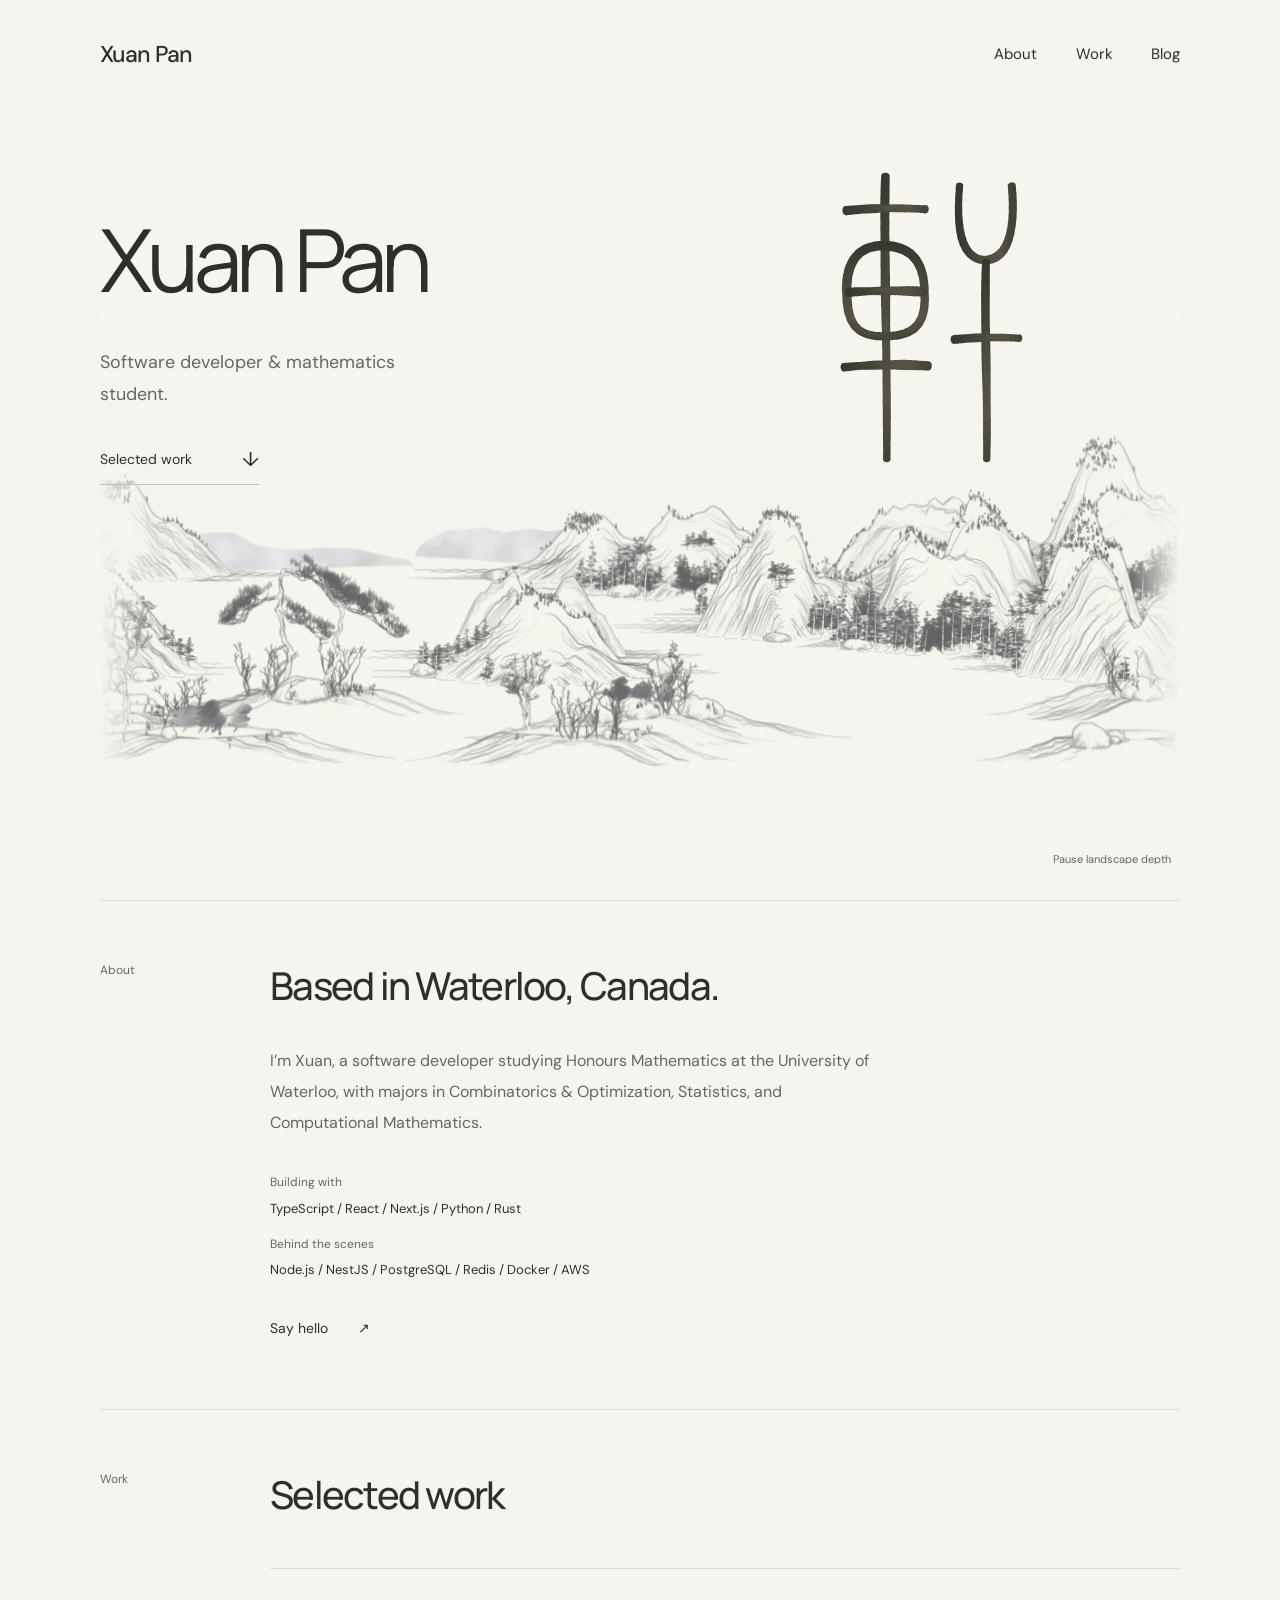
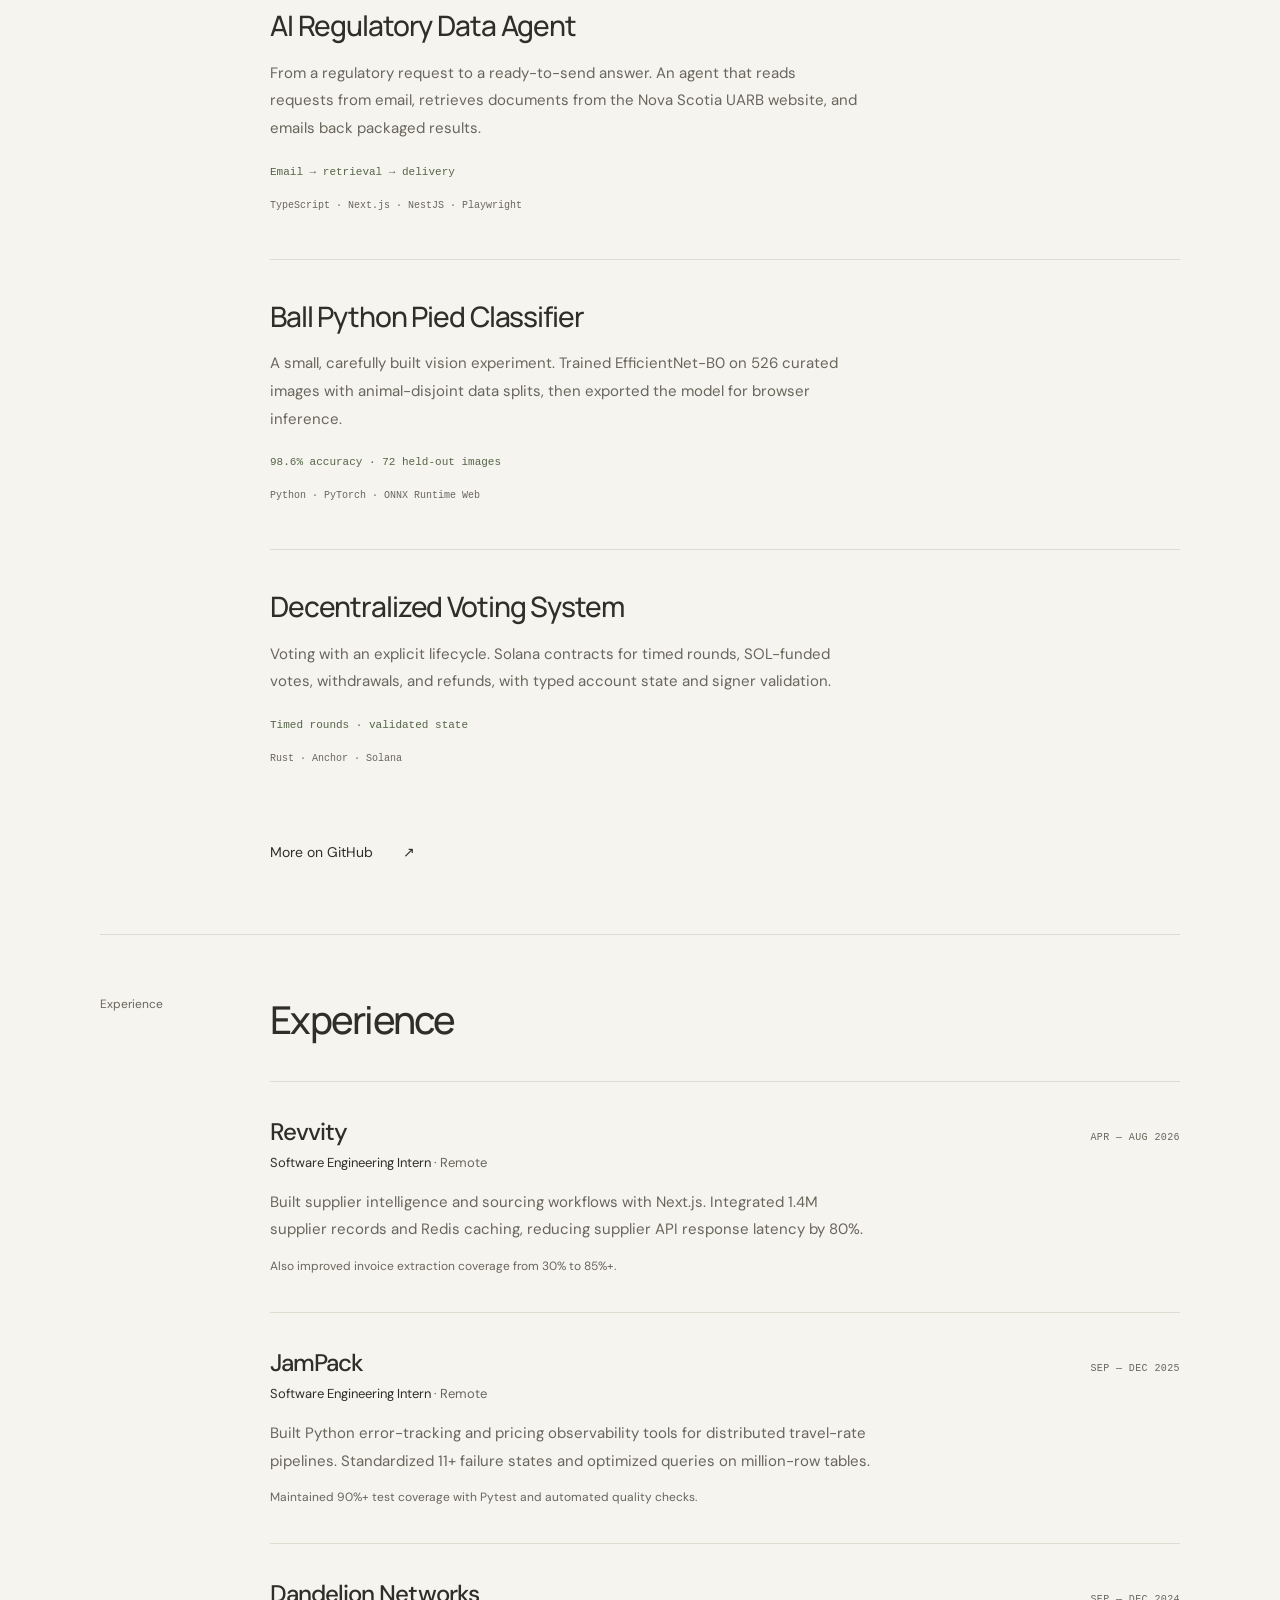
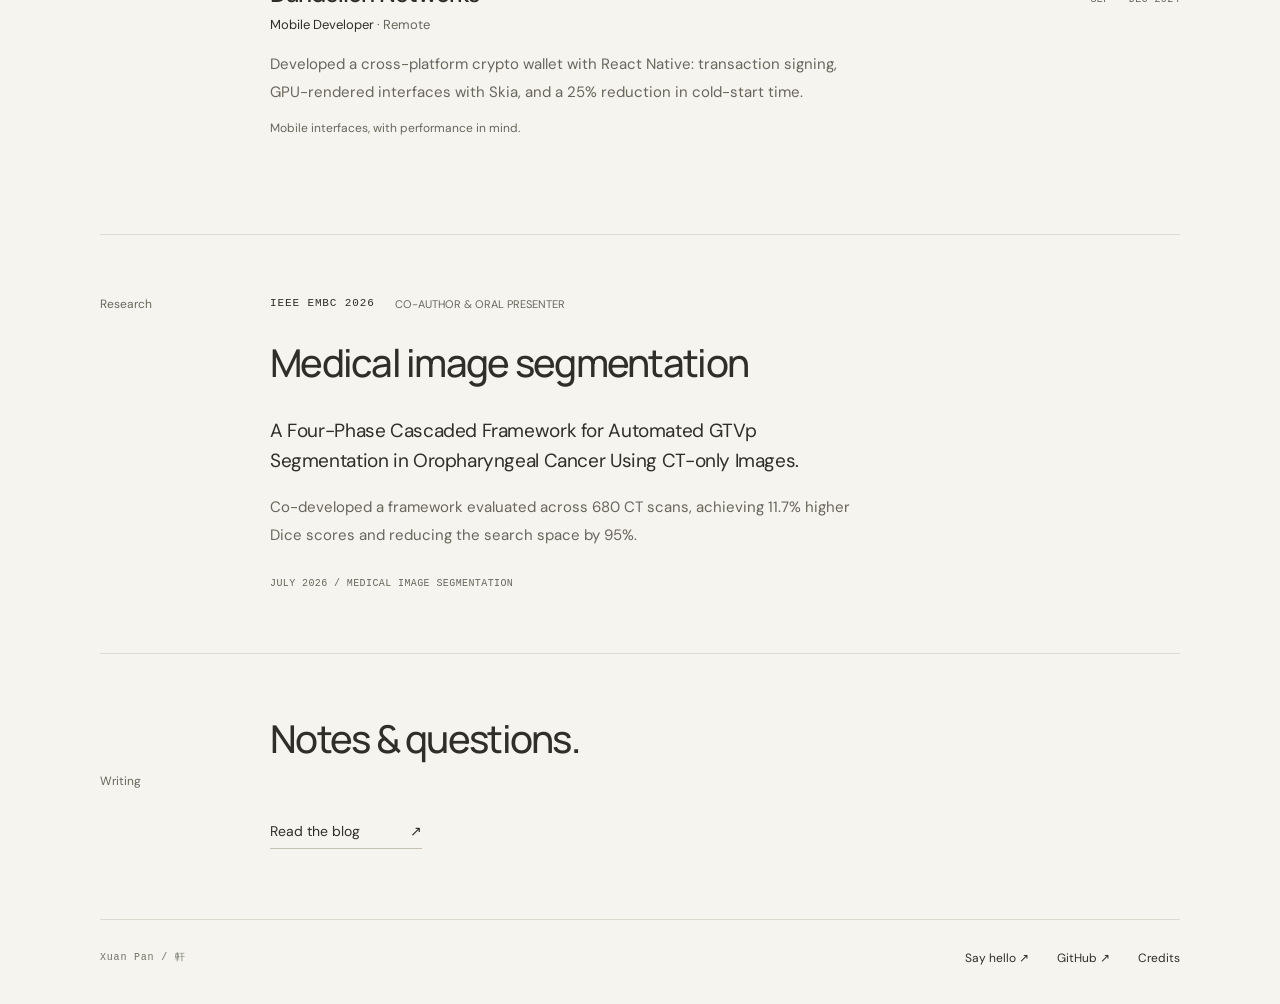
==== commit 4938aa7d: "deploy: 10527c3aa7353a1df318393c612026102ea229f6 xuan0x0/blog@10527c3aa7353a1df318393c612026102ea229" ====
--- a/index.html
+++ b/index.html
@@ -1 +1 @@
-<!DOCTYPE html><html lang="en"><head><meta charSet="utf-8"/><link rel="preconnect" href="/" crossorigin=""/><meta name="viewport" content="width=device-width, initial-scale=1"/><link rel="preload" as="image" href="/landscape/shan-shui-scroll.webp"/><link rel="stylesheet" href="/_next/static/chunks/0ktyfh7lrmwaa.css" data-precedence="next"/><link rel="stylesheet" href="/_next/static/chunks/26l0r2pcf-u3d.css" data-precedence="next"/><link rel="stylesheet" href="/_next/static/chunks/2i6n8_w2wv0vj.css" data-precedence="next"/><link rel="stylesheet" href="/_next/static/chunks/3wveca1rthrfd.css" data-precedence="next"/><link rel="stylesheet" href="/_next/static/chunks/27fnmi0ol9wme.css" data-precedence="next"/><link rel="stylesheet" href="/_next/static/chunks/219b7x8rk065b.css" data-precedence="next"/><link rel="stylesheet" href="/_next/static/chunks/3kzuejjn0b8oo.css" data-precedence="next"/><link rel="preload" as="script" fetchPriority="low" href="/_next/static/chunks/0j1we3cwg31qe.js"/><script src="/_next/static/chunks/16d9m7jc71162.js" async=""></script><script src="/_next/static/chunks/39_j1bdzreq0m.js" async=""></script><script src="/_next/static/chunks/turbopack-077hmtqrhcoji.js" async=""></script><script src="/_next/static/chunks/3qfy96eoyh-ek.js" async=""></script><script src="/_next/static/chunks/2osdq_wpe4x1x.js" async=""></script><title>Xuan Pan — Software &amp; Mathematics</title><meta name="description" content="Software developer and University of Waterloo mathematics student. Selected work in full-stack applications, AI, data, and research."/><meta property="og:title" content="Xuan Pan"/><meta property="og:description" content="Thinking. Building. Becoming."/><meta property="og:type" content="website"/><meta name="twitter:card" content="summary"/><meta name="twitter:title" content="Xuan Pan"/><meta name="twitter:description" content="Thinking. Building. Becoming."/><link rel="icon" href="/icon.svg?icon.2trtn0j14ti-5.svg" sizes="any" type="image/svg+xml"/><meta name="next-size-adjust" content=""/><script src="/_next/static/chunks/0cz1d0mv5g_q7.js" noModule=""></script></head><body><div hidden=""><!--$--><!--/$--></div><a class="skip-link" href="#main-content">Skip to content</a><div class="grand-preview scroll-preview"><main id="main-content" class="seal-preview roaming-preview panorama-preview"><div class="panorama-card"><header class="seal-header"><a href="/" class="seal-name">Xuan Pan</a><nav aria-label="Primary"><a href="#about">About</a><a href="#work">Work</a><a href="/blog/">Blog</a></nav></header><section class="seal-hero panorama-hero" aria-labelledby="panorama-title"><div class="panorama-landscape ink-depth" data-active="false"><img class="ink-depth-static" src="/landscape/shan-shui-scroll.webp" width="3000" height="1000" alt="Layered mountains and open water, generated with Lingdong Huang’s Shan, Shui"/></div><div class="seal-identity"><h1 id="panorama-title">Xuan Pan</h1><p class="seal-role">Software developer &amp; mathematics student.</p><a class="seal-work-link" href="#work">Selected work <span aria-hidden="true">↓</span></a></div><div class="panorama-foreground"><svg class="panorama-mark ink-mark" viewBox="0 0 320 480" role="img" aria-label="軒 — 篆形衍生墨筆字標" lang="zh-Hant" data-ink="wet"><defs><linearGradient id="_S_1_-ink-0" gradientUnits="userSpaceOnUse" x1="91" y1="29" x2="93" y2="450"><stop offset="0" stop-color="#37382f"></stop><stop offset=".43" stop-color="#49483d"></stop><stop offset=".78" stop-color="#565244"></stop><stop offset="1" stop-color="#444338"></stop></linearGradient><linearGradient id="_S_1_-ink-1" gradientUnits="userSpaceOnUse" x1="32" y1="81" x2="151" y2="79"><stop offset="0" stop-color="#37382f"></stop><stop offset=".43" stop-color="#49483d"></stop><stop offset=".78" stop-color="#565244"></stop><stop offset="1" stop-color="#444338"></stop></linearGradient><linearGradient id="_S_1_-ink-2" gradientUnits="userSpaceOnUse" x1="91" y1="133" x2="93" y2="267"><stop offset="0" stop-color="#37382f"></stop><stop offset=".43" stop-color="#49483d"></stop><stop offset=".78" stop-color="#565244"></stop><stop offset="1" stop-color="#444338"></stop></linearGradient><linearGradient id="_S_1_-ink-3" gradientUnits="userSpaceOnUse" x1="35" y1="202" x2="148" y2="201"><stop offset="0" stop-color="#37382f"></stop><stop offset=".43" stop-color="#49483d"></stop><stop offset=".78" stop-color="#565244"></stop><stop offset="1" stop-color="#444338"></stop></linearGradient><linearGradient id="_S_1_-ink-4" gradientUnits="userSpaceOnUse" x1="29" y1="313" x2="155" y2="311"><stop offset="0" stop-color="#37382f"></stop><stop offset=".43" stop-color="#49483d"></stop><stop offset=".78" stop-color="#565244"></stop><stop offset="1" stop-color="#444338"></stop></linearGradient><linearGradient id="_S_1_-ink-5" gradientUnits="userSpaceOnUse" x1="201" y1="43" x2="278" y2="43"><stop offset="0" stop-color="#37382f"></stop><stop offset=".43" stop-color="#49483d"></stop><stop offset=".78" stop-color="#565244"></stop><stop offset="1" stop-color="#444338"></stop></linearGradient><linearGradient id="_S_1_-ink-6" gradientUnits="userSpaceOnUse" x1="240" y1="156" x2="241" y2="450"><stop offset="0" stop-color="#37382f"></stop><stop offset=".43" stop-color="#49483d"></stop><stop offset=".78" stop-color="#565244"></stop><stop offset="1" stop-color="#444338"></stop></linearGradient><linearGradient id="_S_1_-ink-7" gradientUnits="userSpaceOnUse" x1="192" y1="272" x2="290" y2="270"><stop offset="0" stop-color="#37382f"></stop><stop offset=".43" stop-color="#49483d"></stop><stop offset=".78" stop-color="#565244"></stop><stop offset="1" stop-color="#444338"></stop></linearGradient></defs><g><path d="M84.59 28.79 L84.60 32.11 L84.53 35.52 L84.12 39.01 L84.10 42.59 L83.87 46.25 L83.73 49.99 L83.89 53.82 L83.58 57.71 L83.48 61.68 L83.54 65.73 L83.36 69.85 L83.57 74.04 L83.52 78.31 L83.29 82.64 L83.51 87.04 L83.45 91.50 L83.52 96.03 L83.70 100.62 L83.43 105.28 L83.55 109.99 L83.71 114.77 L83.60 119.60 L83.80 124.49 L83.65 129.43 L83.54 134.43 L83.83 139.48 L83.73 144.58 L83.76 149.73 L83.82 154.93 L83.59 160.17 L83.84 165.46 L83.94 170.79 L83.80 176.17 L83.99 181.58 L83.88 187.03 L83.98 192.53 L84.33 198.05 L84.20 203.62 L84.34 209.21 L84.50 214.84 L84.49 220.50 L84.91 226.18 L84.98 231.90 L84.95 237.65 L85.28 243.41 L85.31 249.20 L85.57 255.01 L85.85 260.85 L85.69 266.70 L85.94 272.57 L86.11 278.46 L86.14 284.36 L86.45 290.28 L86.34 296.21 L86.32 302.15 L86.62 308.10 L86.55 314.06 L86.70 320.02 L86.75 325.99 L86.53 331.96 L86.81 337.94 L86.86 343.91 L86.80 349.89 L86.98 355.86 L86.79 361.83 L86.90 367.79 L87.18 373.75 L87.03 379.70 L87.17 385.64 L87.18 391.57 L87.11 397.49 L87.47 403.39 L87.42 409.28 L87.35 415.15 L87.52 421.01 L87.38 426.84 L87.57 432.66 L87.69 438.45 L87.40 444.22 L87.51 449.97 L87.50 449.97 L87.91 451.40 L89.10 452.62 L90.87 453.44 L92.98 453.74 L95.08 453.47 L96.87 452.67 L98.07 451.46 L98.50 450.03 L98.61 450.03 L98.55 444.28 L98.60 438.50 L98.72 432.69 L98.51 426.87 L98.78 421.02 L98.92 415.16 L98.78 409.27 L98.97 403.37 L98.84 397.46 L98.87 391.53 L99.16 385.59 L98.95 379.64 L98.96 373.69 L98.99 367.72 L98.80 361.75 L99.03 355.77 L98.93 349.79 L98.67 343.81 L98.77 337.83 L98.58 331.85 L98.60 325.87 L98.68 319.90 L98.30 313.93 L98.33 307.97 L98.33 302.01 L98.17 296.07 L98.34 290.14 L98.10 284.22 L97.95 278.31 L98.16 272.42 L98.02 266.54 L98.10 260.69 L98.12 254.85 L97.84 249.04 L98.07 243.24 L98.11 237.47 L98.00 231.73 L98.14 226.01 L97.91 220.32 L97.93 214.66 L98.14 209.03 L97.91 203.44 L97.94 197.88 L97.86 192.35 L97.64 186.86 L97.86 181.41 L97.71 176.00 L97.49 170.63 L97.53 165.31 L97.26 160.03 L97.32 154.79 L97.37 149.60 L97.00 144.46 L97.04 139.37 L96.95 134.33 L96.83 129.34 L97.04 124.40 L96.78 119.53 L96.68 114.71 L96.84 109.94 L96.70 105.24 L96.87 100.60 L96.88 96.02 L96.64 91.51 L96.89 87.06 L96.91 82.68 L96.91 78.36 L97.10 74.12 L96.86 69.95 L96.96 65.85 L97.18 61.83 L97.04 57.89 L97.19 54.02 L97.11 50.22 L96.99 46.51 L97.30 42.89 L97.21 39.34 L97.17 35.88 L97.28 32.51 L97.09 29.20 L97.25 29.20 L96.82 27.56 L95.52 26.14 L93.52 25.15 L91.14 24.75 L88.74 25.00 L86.68 25.85 L85.28 27.19 L84.75 28.80Z" fill="url(#_S_1_-ink-0)" fill-rule="evenodd"></path><g fill="#f5f4ee" opacity="0.08"><path d="M93.67 65.82 L93.63 69.93 L93.56 74.10 L93.46 78.35 L93.35 82.67 L93.23 87.05 L93.13 91.51 L93.06 96.02 L93.04 100.61 L93.05 105.25 L93.10 109.96 L93.18 114.72 L93.28 119.55 L93.37 124.43 L93.44 129.36 L93.49 134.35 L93.51 139.40 L93.49 144.49 L93.45 149.64 L93.40 154.83 L93.37 160.07 L93.35 165.35 L93.38 170.68 L93.45 176.05 L93.56 181.46 L93.70 186.91 L93.87 192.40 L94.03 197.93 L94.18 203.49 L94.30 209.08 L94.37 214.71 L94.39 220.37 L94.38 226.06 L94.34 231.78 L94.29 237.52 L94.25 243.29 L94.23 249.08 L94.24 254.90 L94.29 260.74 L94.37 266.59 L94.49 272.46 L94.62 278.35 L94.76 284.26 L94.89 290.18 L95.00 296.11 L95.09 302.05 L95.16 308.00 L95.20 313.96 L95.23 319.93 L95.26 325.91 L95.30 331.88 L95.36 337.86 L95.43 343.84 L95.53 349.82 L95.64 355.80 L95.76 361.77 L95.87 367.74 L95.95 373.70 L96.01 379.66 L96.02 385.60 L96.00 391.54 L96.01 391.54 L96.06 385.60 L96.07 379.66 L96.05 373.70 L96.00 367.74 L95.92 361.77 L95.82 355.79 L95.72 349.82 L95.64 343.84 L95.57 337.86 L95.54 331.88 L95.52 325.90 L95.54 319.93 L95.56 313.96 L95.58 308.00 L95.60 302.05 L95.59 296.10 L95.56 290.17 L95.50 284.25 L95.42 278.34 L95.32 272.45 L95.21 266.58 L95.11 260.73 L95.02 254.89 L94.96 249.07 L94.92 243.28 L94.91 237.51 L94.92 231.77 L94.94 226.05 L94.95 220.36 L94.95 214.70 L94.93 209.07 L94.87 203.48 L94.79 197.92 L94.69 192.39 L94.58 186.90 L94.46 181.45 L94.36 176.04 L94.27 170.67 L94.20 165.34 L94.14 160.06 L94.10 154.82 L94.06 149.63 L94.01 144.49 L93.95 139.39 L93.88 134.35 L93.79 129.36 L93.68 124.43 L93.58 119.54 L93.47 114.72 L93.39 109.96 L93.33 105.25 L93.31 100.61 L93.31 96.02 L93.35 91.51 L93.42 87.05 L93.49 82.67 L93.56 78.35 L93.62 74.10 L93.66 69.93 L93.67 65.82Z"></path><path d="M90.77 109.97 L90.83 114.73 L90.88 119.56 L90.90 124.44 L90.89 129.38 L90.87 134.37 L90.84 139.42 L90.81 144.52 L90.78 149.66 L90.76 154.86 L90.77 160.10 L90.79 165.38 L90.84 170.71 L90.92 176.08 L91.02 181.49 L91.13 186.94 L91.24 192.43 L91.35 197.96 L91.45 203.52 L91.51 209.12 L91.55 214.75 L91.57 220.41 L91.56 226.10 L91.56 231.81 L91.56 237.56 L91.59 243.33 L91.66 249.12 L91.77 254.93 L91.91 260.77 L92.07 266.62 L92.24 272.49 L92.40 278.38 L92.53 284.29 L92.62 290.20 L92.68 296.14 L92.70 302.08 L92.72 308.03 L92.73 313.99 L92.76 319.96 L92.83 325.93 L92.92 331.90 L93.05 337.88 L93.19 343.86 L93.33 349.84 L93.46 355.81 L93.48 355.81 L93.40 349.84 L93.31 343.86 L93.23 337.88 L93.15 331.90 L93.09 325.93 L93.04 319.95 L93.02 313.99 L93.01 308.03 L93.01 302.08 L93.03 296.13 L93.04 290.20 L93.05 284.28 L93.03 278.37 L92.99 272.48 L92.92 266.61 L92.81 260.76 L92.68 254.92 L92.53 249.11 L92.39 243.32 L92.27 237.55 L92.18 231.80 L92.13 226.09 L92.13 220.40 L92.14 214.74 L92.17 209.11 L92.18 203.51 L92.15 197.95 L92.08 192.42 L91.96 186.93 L91.79 181.48 L91.61 176.07 L91.43 170.70 L91.26 165.38 L91.14 160.09 L91.06 154.85 L91.03 149.66 L91.03 144.51 L91.04 139.42 L91.06 134.37 L91.05 129.38 L91.02 124.44 L90.95 119.56 L90.86 114.73 L90.77 109.97Z"></path><path d="M88.27 165.41 L88.37 170.74 L88.47 176.11 L88.55 181.52 L88.60 186.98 L88.59 192.47 L88.54 198.00 L88.48 203.56 L88.45 209.16 L88.49 214.79 L88.58 220.45 L88.70 226.13 L88.82 231.85 L88.92 237.59 L89.01 243.36 L89.12 249.15 L89.27 254.97 L89.46 260.80 L89.66 266.65 L89.84 272.52 L89.95 278.41 L90.00 284.32 L90.02 290.24 L90.03 296.17 L90.08 302.11 L90.16 308.06 L90.28 314.02 L90.41 319.98 L90.54 325.95 L90.54 325.95 L90.46 319.98 L90.42 314.02 L90.41 308.06 L90.41 302.10 L90.41 296.16 L90.40 290.23 L90.38 284.31 L90.36 278.41 L90.36 272.52 L90.37 266.64 L90.33 260.79 L90.23 254.95 L90.05 249.14 L89.81 243.35 L89.56 237.58 L89.37 231.84 L89.26 226.13 L89.22 220.44 L89.21 214.78 L89.19 209.15 L89.14 203.55 L89.05 197.99 L88.95 192.46 L88.83 186.97 L88.72 181.52 L88.59 176.11 L88.45 170.74 L88.30 165.41Z"></path></g></g><g><path d="M32.72 88.05 L34.13 87.61 L35.58 87.54 L37.02 87.44 L38.45 87.18 L39.90 87.23 L41.32 86.87 L42.75 86.59 L44.21 86.66 L45.64 86.38 L47.09 86.33 L48.53 86.20 L49.96 85.81 L51.42 85.91 L52.87 85.83 L54.32 85.63 L55.78 85.69 L57.21 85.37 L58.67 85.34 L60.14 85.51 L61.58 85.25 L63.04 85.26 L64.50 85.16 L65.95 84.95 L67.42 85.18 L68.87 85.02 L70.33 84.81 L71.79 84.85 L73.24 84.57 L74.71 84.63 L76.18 84.65 L77.63 84.26 L79.10 84.26 L80.56 84.11 L82.03 83.94 L83.50 84.07 L84.96 83.72 L86.43 83.54 L87.90 83.61 L89.37 83.37 L90.85 83.46 L92.32 83.36 L93.80 83.05 L95.28 83.22 L96.76 83.17 L98.24 83.12 L99.72 83.26 L101.20 82.99 L102.68 83.08 L104.16 83.29 L105.65 83.15 L107.13 83.32 L108.62 83.25 L110.11 83.15 L111.59 83.48 L113.08 83.41 L114.57 83.38 L116.06 83.50 L117.56 83.30 L119.05 83.52 L120.54 83.63 L122.04 83.41 L123.53 83.55 L125.03 83.45 L126.53 83.46 L128.02 83.74 L129.53 83.52 L131.04 83.53 L132.53 83.68 L134.04 83.58 L135.54 83.88 L137.04 83.91 L138.56 83.77 L140.05 84.08 L141.56 84.12 L143.07 84.30 L144.56 84.59 L146.09 84.45 L147.59 84.72 L149.09 85.01 L150.61 85.06 L150.61 85.11 L152.23 84.75 L153.66 83.51 L154.69 81.59 L155.16 79.27 L154.99 76.91 L154.22 74.87 L152.96 73.46 L151.39 72.89 L151.40 72.85 L149.87 72.75 L148.31 72.92 L146.78 72.76 L145.24 72.90 L143.70 72.87 L142.18 72.58 L140.64 72.76 L139.11 72.70 L137.58 72.60 L136.04 72.69 L134.53 72.35 L133.00 72.34 L131.47 72.45 L129.95 72.20 L128.43 72.23 L126.91 72.05 L125.39 71.82 L123.87 72.03 L122.35 71.86 L120.83 71.72 L119.31 71.76 L117.80 71.50 L116.28 71.65 L114.77 71.73 L113.26 71.48 L111.74 71.60 L110.23 71.51 L108.72 71.50 L107.20 71.78 L105.70 71.57 L104.19 71.56 L102.68 71.70 L101.17 71.57 L99.67 71.81 L98.16 71.78 L96.66 71.54 L95.16 71.74 L93.65 71.66 L92.15 71.67 L90.65 71.80 L89.15 71.47 L87.65 71.52 L86.15 71.61 L84.65 71.43 L83.16 71.57 L81.65 71.38 L80.15 71.21 L78.67 71.46 L77.17 71.33 L75.67 71.34 L74.18 71.40 L72.68 71.17 L71.20 71.42 L69.71 71.54 L68.21 71.42 L66.73 71.63 L65.24 71.55 L63.75 71.67 L62.28 72.03 L60.79 71.91 L59.31 72.05 L57.83 72.20 L56.34 72.17 L54.88 72.56 L53.40 72.60 L51.91 72.52 L50.44 72.80 L48.96 72.78 L47.49 72.98 L46.02 73.21 L44.52 73.00 L43.06 73.20 L41.59 73.35 L40.10 73.35 L38.65 73.66 L37.16 73.57 L35.68 73.58 L34.23 73.93 L32.75 73.94 L31.30 74.17 L31.30 74.11 L29.56 74.82 L28.19 76.47 L27.40 78.81 L27.32 81.48 L27.94 84.08 L29.19 86.21 L30.86 87.55 L32.70 87.89Z" fill="url(#_S_1_-ink-1)" fill-rule="evenodd"></path><g fill="#f5f4ee" opacity="0.08"><path d="M46.28 76.36 L47.75 76.32 L49.23 76.30 L50.70 76.28 L52.18 76.25 L53.65 76.20 L55.12 76.12 L56.59 76.00 L58.06 75.85 L59.53 75.68 L61.00 75.51 L62.47 75.36 L63.95 75.23 L65.43 75.14 L66.91 75.09 L68.39 75.09 L69.88 75.12 L71.36 75.17 L72.85 75.23 L74.34 75.28 L75.82 75.30 L77.31 75.29 L78.79 75.25 L80.28 75.19 L81.77 75.11 L83.25 75.03 L84.74 74.96 L86.23 74.91 L87.72 74.89 L89.21 74.90 L90.71 74.93 L92.20 74.98 L93.70 75.04 L95.19 75.09 L96.69 75.13 L98.18 75.15 L99.68 75.14 L101.18 75.10 L102.68 75.05 L104.18 74.99 L105.68 74.93 L107.19 74.88 L108.69 74.85 L110.19 74.84 L111.70 74.85 L113.21 74.89 L114.71 74.93 L116.22 74.98 L117.73 75.01 L119.24 75.04 L120.75 75.05 L122.26 75.05 L123.78 75.04 L125.29 75.04 L126.81 75.04 L128.33 75.07 L129.85 75.11 L131.36 75.18 L132.88 75.28 L134.40 75.38 L135.92 75.50 L135.92 75.49 L134.40 75.35 L132.88 75.21 L131.37 75.08 L129.85 74.98 L128.33 74.91 L126.82 74.87 L125.30 74.85 L123.79 74.84 L122.27 74.83 L120.76 74.82 L119.25 74.78 L117.74 74.71 L116.23 74.62 L114.72 74.50 L113.21 74.38 L111.71 74.26 L110.20 74.17 L108.70 74.10 L107.19 74.08 L105.69 74.10 L104.18 74.15 L102.68 74.23 L101.18 74.32 L99.68 74.40 L98.18 74.47 L96.68 74.51 L95.19 74.51 L93.69 74.48 L92.19 74.42 L90.70 74.34 L89.20 74.26 L87.71 74.20 L86.21 74.15 L84.72 74.13 L83.23 74.15 L81.74 74.20 L80.25 74.28 L78.76 74.36 L77.28 74.45 L75.79 74.52 L74.31 74.58 L72.82 74.62 L71.34 74.65 L69.85 74.67 L68.37 74.70 L66.89 74.75 L65.41 74.82 L63.93 74.93 L62.46 75.07 L60.99 75.23 L59.51 75.40 L58.05 75.58 L56.58 75.75 L55.11 75.90 L53.64 76.02 L52.17 76.11 L50.69 76.18 L49.22 76.24 L47.75 76.29 L46.28 76.35Z"></path><path d="M61.15 77.93 L62.62 77.86 L64.09 77.82 L65.57 77.82 L67.05 77.83 L68.52 77.84 L70.00 77.84 L71.48 77.82 L72.96 77.78 L74.43 77.72 L75.91 77.66 L77.39 77.59 L78.87 77.53 L80.35 77.48 L81.83 77.45 L83.32 77.43 L84.80 77.41 L86.29 77.41 L87.77 77.41 L89.26 77.41 L90.75 77.41 L92.24 77.42 L93.73 77.42 L95.22 77.42 L96.71 77.42 L98.20 77.40 L99.69 77.37 L101.19 77.32 L102.68 77.27 L104.18 77.22 L105.67 77.18 L107.17 77.16 L108.67 77.16 L110.17 77.19 L111.67 77.23 L113.17 77.28 L114.67 77.32 L116.18 77.34 L117.68 77.34 L119.19 77.31 L120.70 77.27 L122.21 77.23 L123.72 77.19 L125.23 77.18 L126.74 77.21 L126.74 77.19 L125.23 77.12 L123.72 77.07 L122.21 77.05 L120.70 77.05 L119.19 77.05 L117.69 77.06 L116.18 77.05 L114.68 77.02 L113.18 76.97 L111.67 76.88 L110.17 76.77 L108.67 76.64 L107.17 76.52 L105.68 76.43 L104.18 76.37 L102.68 76.37 L101.18 76.41 L99.69 76.49 L98.19 76.60 L96.70 76.71 L95.21 76.80 L93.72 76.85 L92.23 76.86 L90.74 76.82 L89.25 76.76 L87.76 76.68 L86.27 76.61 L84.78 76.58 L83.29 76.60 L81.81 76.67 L80.33 76.79 L78.85 76.95 L77.37 77.12 L75.90 77.28 L74.42 77.43 L72.95 77.53 L71.47 77.60 L69.99 77.64 L68.52 77.66 L67.04 77.67 L65.56 77.70 L64.09 77.75 L62.62 77.82 L61.15 77.93Z"></path><path d="M77.48 79.96 L78.95 79.88 L80.43 79.82 L81.90 79.80 L83.38 79.82 L84.86 79.88 L86.35 79.96 L87.83 80.03 L89.31 80.05 L90.79 80.00 L92.27 79.90 L93.76 79.78 L95.24 79.69 L96.73 79.66 L98.21 79.66 L99.70 79.69 L101.19 79.69 L102.68 79.66 L104.17 79.62 L105.66 79.60 L107.16 79.62 L108.65 79.68 L110.14 79.75 L111.64 79.80 L113.13 79.79 L114.63 79.74 L116.13 79.66 L117.63 79.58 L119.14 79.52 L119.14 79.51 L117.64 79.52 L116.14 79.52 L114.64 79.49 L113.14 79.45 L111.64 79.41 L110.15 79.37 L108.65 79.31 L107.16 79.21 L105.66 79.08 L104.17 78.92 L102.68 78.79 L101.19 78.72 L99.70 78.76 L98.21 78.87 L96.72 79.01 L95.23 79.14 L93.75 79.22 L92.26 79.26 L90.78 79.28 L89.30 79.31 L87.81 79.36 L86.33 79.44 L84.86 79.52 L83.38 79.58 L81.90 79.64 L80.42 79.70 L78.95 79.80 L77.48 79.93Z"></path></g></g><g><path d="M91.25 125.80 L89.51 125.83 L87.72 125.94 L85.97 126.02 L84.24 126.00 L82.52 125.96 L80.83 126.02 L79.17 126.19 L77.53 126.39 L75.91 126.56 L74.32 126.79 L72.76 127.15 L71.25 127.61 L69.76 128.06 L68.27 128.41 L66.77 128.73 L65.32 129.15 L63.91 129.65 L62.51 130.16 L61.11 130.63 L59.74 131.16 L58.44 131.83 L57.22 132.62 L56.01 133.39 L54.77 134.09 L53.53 134.78 L52.33 135.54 L51.19 136.36 L50.05 137.17 L48.88 137.94 L47.74 138.76 L46.71 139.70 L45.78 140.74 L44.86 141.79 L43.91 142.79 L42.96 143.78 L42.06 144.84 L41.23 145.94 L40.36 147.01 L39.44 148.05 L38.55 149.12 L37.78 150.28 L37.13 151.51 L36.49 152.75 L35.82 153.98 L35.16 155.21 L34.57 156.48 L34.05 157.79 L33.47 159.08 L32.80 160.33 L32.15 161.61 L31.62 162.94 L31.21 164.32 L30.82 165.71 L30.39 167.10 L29.99 168.50 L29.68 169.94 L29.44 171.39 L29.14 172.84 L28.73 174.27 L28.31 175.72 L28.00 177.19 L27.80 178.70 L27.61 180.21 L27.38 181.73 L27.19 183.26 L27.13 184.81 L27.13 186.38 L27.08 187.95 L26.92 189.52 L26.73 191.10 L26.63 192.69 L26.62 194.30 L26.60 195.92 L26.54 197.54 L26.54 199.18 L26.67 200.82 L26.89 202.47 L27.05 204.13 L27.11 205.80 L27.14 207.32 L27.17 208.82 L27.26 210.46 L27.31 212.08 L27.32 213.69 L27.37 215.27 L27.56 216.83 L27.86 218.36 L28.12 219.86 L28.29 221.36 L28.43 222.85 L28.65 224.31 L28.91 225.74 L29.12 227.17 L29.26 228.60 L29.44 230.00 L29.78 231.36 L30.22 232.68 L30.64 233.98 L31.00 235.28 L31.35 236.57 L31.79 237.83 L32.25 239.06 L32.65 240.29 L32.98 241.55 L33.34 242.78 L33.84 243.95 L34.44 245.07 L35.04 246.17 L35.60 247.28 L36.18 248.37 L36.85 249.40 L37.55 250.40 L38.19 251.43 L38.76 252.50 L39.34 253.56 L40.04 254.54 L40.84 255.45 L41.63 256.34 L42.41 257.25 L43.22 258.12 L44.12 258.90 L45.06 259.63 L45.96 260.41 L46.79 261.26 L47.63 262.11 L48.56 262.86 L49.55 263.54 L50.54 264.21 L51.53 264.90 L52.57 265.53 L53.67 266.04 L54.82 266.49 L55.93 266.99 L57.02 267.58 L58.11 268.17 L59.26 268.67 L60.44 269.10 L61.63 269.55 L62.83 270.03 L64.06 270.44 L65.34 270.71 L66.66 270.89 L67.97 271.12 L69.28 271.45 L70.61 271.78 L71.96 272.02 L73.35 272.22 L74.74 272.47 L76.15 272.76 L77.59 272.97 L79.07 273.03 L80.57 273.00 L82.08 273.01 L83.61 273.09 L85.16 273.17 L86.74 273.17 L88.34 273.14 L89.97 273.18 L91.62 273.28 L93.22 273.32 L94.78 273.25 L96.39 273.08 L97.98 272.93 L99.54 272.85 L101.09 272.74 L102.61 272.56 L104.11 272.35 L105.59 272.23 L107.08 272.18 L108.54 272.10 L109.96 271.86 L111.35 271.54 L112.72 271.23 L114.09 270.96 L115.43 270.64 L116.73 270.23 L118.01 269.79 L119.29 269.44 L120.59 269.18 L121.88 268.88 L123.11 268.46 L124.30 267.95 L125.47 267.46 L126.65 266.99 L127.79 266.45 L128.87 265.80 L129.91 265.12 L130.98 264.51 L132.09 263.98 L133.19 263.43 L134.22 262.78 L135.20 262.07 L136.18 261.37 L137.17 260.67 L138.10 259.91 L138.93 259.03 L139.71 258.11 L140.53 257.25 L141.41 256.44 L142.28 255.62 L143.07 254.72 L143.81 253.79 L144.58 252.87 L145.36 251.96 L146.07 250.98 L146.64 249.92 L147.14 248.81 L147.69 247.73 L148.30 246.68 L148.89 245.62 L149.41 244.51 L149.90 243.38 L150.44 242.26 L151.01 241.14 L151.50 239.98 L151.84 238.76 L152.09 237.50 L152.39 236.25 L152.75 235.01 L153.07 233.74 L153.33 232.45 L153.56 231.14 L153.88 229.84 L154.25 228.53 L154.55 227.19 L154.70 225.81 L154.76 224.41 L154.86 223.00 L155.00 221.57 L155.10 220.13 L155.11 218.67 L155.12 217.19 L155.23 215.70 L155.41 214.19 L155.54 212.65 L155.53 211.10 L155.44 209.53 L155.38 207.94 L155.35 206.33 L155.26 204.85 L155.15 203.34 L155.03 201.70 L155.02 200.06 L155.11 198.44 L155.15 196.83 L155.08 195.24 L154.95 193.66 L154.85 192.09 L154.77 190.53 L154.61 189.00 L154.34 187.49 L154.04 185.99 L153.85 184.50 L153.74 183.00 L153.62 181.52 L153.39 180.06 L153.12 178.62 L152.89 177.18 L152.67 175.75 L152.35 174.35 L151.91 173.00 L151.42 171.66 L151.02 170.32 L150.70 168.96 L150.36 167.61 L149.93 166.30 L149.47 165.01 L149.07 163.70 L148.68 162.39 L148.19 161.12 L147.55 159.93 L146.87 158.77 L146.24 157.59 L145.67 156.38 L145.07 155.20 L144.40 154.06 L143.71 152.93 L143.08 151.77 L142.47 150.59 L141.76 149.47 L140.92 148.45 L140.02 147.48 L139.16 146.49 L138.32 145.48 L137.44 144.50 L136.49 143.58 L135.54 142.67 L134.64 141.70 L133.76 140.69 L132.80 139.75 L131.74 138.94 L130.62 138.19 L129.52 137.41 L128.42 136.63 L127.27 135.90 L126.07 135.26 L124.85 134.62 L123.68 133.90 L122.52 133.12 L121.30 132.41 L120.02 131.83 L118.69 131.31 L117.37 130.77 L116.03 130.23 L114.64 129.78 L113.21 129.44 L111.77 129.10 L110.34 128.66 L108.91 128.15 L107.45 127.71 L105.94 127.38 L104.41 127.10 L102.86 126.79 L101.29 126.49 L99.69 126.29 L98.05 126.23 L96.39 126.18 L94.73 126.04 L93.05 125.82 L91.40 125.65 L90.61 140.26 L92.15 140.34 L93.60 140.54 L95.02 140.79 L96.41 140.96 L97.79 141.03 L99.15 141.09 L100.47 141.26 L101.75 141.50 L103.02 141.73 L104.27 141.92 L105.48 142.18 L106.63 142.57 L107.75 143.03 L108.86 143.41 L109.98 143.69 L111.08 143.97 L112.14 144.33 L113.16 144.74 L114.19 145.11 L115.21 145.45 L116.19 145.86 L117.09 146.40 L117.94 147.01 L118.79 147.56 L119.68 148.04 L120.56 148.53 L121.39 149.07 L122.19 149.65 L123.02 150.18 L123.87 150.67 L124.68 151.23 L125.39 151.90 L126.02 152.65 L126.68 153.36 L127.38 154.03 L128.06 154.72 L128.69 155.46 L129.30 156.22 L129.97 156.94 L130.70 157.62 L131.38 158.36 L131.94 159.19 L132.43 160.08 L132.93 160.97 L133.47 161.84 L133.99 162.73 L134.43 163.68 L134.86 164.65 L135.37 165.58 L135.96 166.50 L136.52 167.45 L136.95 168.47 L137.31 169.53 L137.68 170.60 L138.09 171.68 L138.44 172.78 L138.70 173.93 L138.94 175.10 L139.28 176.26 L139.71 177.40 L140.12 178.58 L140.42 179.80 L140.65 181.05 L140.90 182.31 L141.18 183.58 L141.38 184.88 L141.47 186.22 L141.53 187.57 L141.68 188.93 L141.93 190.29 L142.17 191.67 L142.32 193.08 L142.42 194.51 L142.55 195.95 L142.71 197.41 L142.79 198.90 L142.73 200.40 L142.62 201.92 L142.59 203.45 L142.67 205.15 L142.81 206.80 L142.86 208.27 L142.88 209.73 L142.96 211.16 L143.07 212.56 L143.09 213.95 L142.96 215.30 L142.76 216.63 L142.63 217.94 L142.58 219.23 L142.51 220.49 L142.36 221.72 L142.20 222.93 L142.12 224.13 L142.09 225.32 L141.97 226.48 L141.71 227.59 L141.37 228.66 L141.07 229.72 L140.84 230.77 L140.57 231.79 L140.23 232.77 L139.89 233.73 L139.65 234.71 L139.46 235.69 L139.21 236.63 L138.82 237.51 L138.36 238.34 L137.94 239.16 L137.55 239.99 L137.11 240.78 L136.60 241.51 L136.09 242.23 L135.68 242.99 L135.32 243.79 L134.92 244.56 L134.41 245.24 L133.85 245.87 L133.30 246.52 L132.77 247.17 L132.18 247.77 L131.51 248.29 L130.84 248.80 L130.24 249.38 L129.68 250.03 L129.09 250.65 L128.42 251.19 L127.71 251.68 L127.01 252.21 L126.31 252.74 L125.54 253.20 L124.70 253.56 L123.84 253.89 L123.01 254.31 L122.21 254.82 L121.38 255.30 L120.49 255.71 L119.57 256.08 L118.64 256.51 L117.71 256.95 L116.71 257.30 L115.66 257.52 L114.58 257.70 L113.50 257.96 L112.42 258.30 L111.32 258.62 L110.17 258.87 L109.00 259.11 L107.81 259.41 L106.60 259.75 L105.35 259.98 L104.06 260.06 L102.74 260.10 L101.40 260.20 L100.05 260.36 L98.66 260.49 L97.25 260.55 L95.81 260.62 L94.35 260.78 L92.79 260.98 L91.19 261.12 L89.69 261.11 L88.22 261.03 L86.77 261.01 L85.36 261.02 L83.98 260.98 L82.62 260.86 L81.30 260.75 L79.99 260.75 L78.70 260.80 L77.44 260.77 L76.23 260.60 L75.04 260.37 L73.88 260.18 L72.74 260.00 L71.64 259.76 L70.58 259.42 L69.54 259.11 L68.50 258.90 L67.46 258.75 L66.45 258.55 L65.50 258.22 L64.58 257.85 L63.67 257.52 L62.78 257.18 L61.94 256.77 L61.16 256.25 L60.41 255.75 L59.61 255.34 L58.80 255.00 L58.01 254.61 L57.29 254.13 L56.59 253.63 L55.88 253.15 L55.18 252.67 L54.56 252.11 L54.02 251.44 L53.50 250.77 L52.92 250.17 L52.29 249.62 L51.69 249.03 L51.16 248.38 L50.63 247.71 L50.06 247.07 L49.48 246.41 L49.00 245.67 L48.64 244.85 L48.30 244.01 L47.89 243.20 L47.42 242.41 L46.99 241.59 L46.62 240.72 L46.23 239.83 L45.78 238.97 L45.30 238.08 L44.93 237.13 L44.70 236.12 L44.49 235.08 L44.23 234.04 L43.92 233.00 L43.65 231.92 L43.45 230.81 L43.22 229.68 L42.89 228.56 L42.52 227.41 L42.26 226.22 L42.13 224.99 L42.04 223.73 L41.90 222.45 L41.73 221.16 L41.63 219.83 L41.60 218.48 L41.52 217.10 L41.34 215.72 L41.10 214.31 L40.94 212.87 L40.92 211.40 L40.92 209.90 L40.88 208.38 L40.83 206.68 L40.79 204.98 L40.84 203.45 L40.87 201.93 L40.77 200.43 L40.61 198.94 L40.52 197.47 L40.55 196.00 L40.60 194.55 L40.61 193.11 L40.63 191.68 L40.76 190.27 L40.99 188.89 L41.20 187.52 L41.30 186.16 L41.33 184.80 L41.43 183.46 L41.61 182.14 L41.80 180.84 L41.94 179.55 L42.10 178.27 L42.37 177.03 L42.77 175.83 L43.17 174.65 L43.46 173.46 L43.70 172.27 L43.99 171.10 L44.35 169.97 L44.69 168.85 L44.98 167.73 L45.28 166.61 L45.70 165.56 L46.24 164.57 L46.80 163.60 L47.28 162.62 L47.72 161.62 L48.21 160.67 L48.76 159.76 L49.28 158.85 L49.73 157.90 L50.19 156.95 L50.75 156.09 L51.43 155.32 L52.13 154.57 L52.78 153.80 L53.42 153.03 L54.11 152.30 L54.85 151.63 L55.57 150.94 L56.22 150.18 L56.87 149.41 L57.60 148.73 L58.43 148.16 L59.28 147.62 L60.12 147.04 L60.96 146.48 L61.86 145.99 L62.81 145.57 L63.74 145.11 L64.64 144.56 L65.54 143.97 L66.51 143.48 L67.54 143.11 L68.60 142.76 L69.66 142.38 L70.76 142.02 L71.90 141.77 L73.08 141.61 L74.27 141.41 L75.46 141.11 L76.68 140.77 L77.93 140.51 L79.23 140.36 L80.56 140.23 L81.91 140.07 L83.29 139.95 L84.71 139.96 L86.16 140.08 L87.64 140.19 L89.14 140.19 L90.75 140.16Z" fill="url(#_S_1_-ink-2)" fill-rule="evenodd"></path><g fill="#f5f4ee" opacity="0.08"><path d="M47.93 154.08 L47.28 154.99 L46.64 155.93 L46.03 156.88 L45.43 157.86 L44.86 158.86 L44.30 159.88 L43.76 160.92 L43.25 161.98 L42.75 163.07 L42.28 164.17 L41.82 165.29 L41.39 166.44 L40.98 167.60 L40.58 168.79 L40.21 169.99 L39.86 171.21 L39.53 172.45 L39.22 173.71 L38.94 174.99 L38.67 176.28 L38.42 177.59 L38.19 178.92 L37.99 180.26 L37.80 181.62 L37.63 182.99 L37.48 184.38 L37.35 185.78 L37.24 187.20 L37.15 188.63 L37.07 190.07 L37.02 191.53 L36.97 193.00 L36.95 194.48 L36.94 195.98 L36.95 197.49 L36.98 199.00 L37.02 200.54 L37.07 202.08 L37.14 203.63 L37.23 205.19 L37.33 206.85 L37.38 208.49 L37.43 210.04 L37.49 211.57 L37.56 213.07 L37.64 214.55 L37.73 216.01 L37.84 217.44 L37.96 218.85 L38.08 220.24 L38.22 221.60 L38.38 222.94 L38.54 224.26 L38.72 225.56 L38.91 226.83 L39.12 228.09 L39.34 229.31 L39.57 230.52 L39.82 231.71 L40.09 232.87 L40.36 234.01 L40.66 235.13 L40.97 236.22 L41.30 237.30 L41.64 238.35 L42.00 239.38 L42.38 240.38 L42.77 241.37 L43.18 242.33 L43.61 243.27 L44.06 244.19 L44.53 245.09 L45.01 245.97 L45.52 246.82 L46.04 247.65 L46.58 248.46 L47.14 249.25 L47.71 250.01 L48.31 250.76 L48.92 251.48 L49.56 252.18 L50.21 252.86 L50.89 253.52 L51.58 254.16 L52.29 254.78 L53.02 255.37 L53.77 255.95 L54.55 256.51 L55.34 257.04 L56.15 257.56 L56.98 258.06 L57.84 258.54 L58.71 259.00 L59.61 259.44 L60.53 259.87 L61.47 260.27 L62.43 260.66 L63.41 261.03 L64.42 261.38 L65.45 261.71 L66.51 262.02 L67.58 262.32 L68.69 262.59 L69.81 262.85 L70.96 263.10 L72.14 263.32 L73.34 263.53 L74.57 263.71 L75.82 263.88 L77.09 264.03 L78.40 264.16 L79.73 264.28 L81.08 264.37 L82.46 264.45 L83.87 264.51 L85.30 264.54 L86.77 264.56 L88.25 264.56 L89.77 264.54 L91.31 264.50 L92.91 264.44 L94.47 264.40 L95.98 264.34 L97.47 264.26 L98.92 264.17 L100.36 264.06 L101.77 263.93 L103.15 263.79 L104.51 263.62 L105.84 263.44 L107.15 263.24 L108.43 263.02 L109.69 262.79 L110.93 262.54 L112.14 262.27 L113.32 261.98 L114.48 261.68 L115.61 261.35 L116.72 261.01 L117.81 260.66 L118.87 260.29 L119.91 259.90 L120.92 259.49 L121.91 259.07 L122.88 258.63 L123.82 258.18 L124.74 257.71 L125.64 257.22 L126.51 256.72 L127.37 256.21 L128.20 255.68 L129.01 255.13 L129.80 254.57 L130.56 253.99 L131.31 253.40 L132.04 252.79 L132.75 252.17 L133.44 251.53 L134.11 250.87 L134.76 250.20 L135.40 249.51 L136.02 248.80 L136.62 248.08 L137.20 247.33 L137.76 246.57 L138.31 245.79 L138.84 244.99 L139.36 244.18 L139.85 243.34 L140.33 242.48 L140.79 241.60 L141.24 240.70 L141.66 239.78 L142.07 238.84 L142.47 237.88 L142.84 236.89 L143.19 235.88 L143.53 234.86 L143.85 233.81 L144.15 232.73 L144.43 231.64 L144.69 230.52 L144.94 229.39 L145.16 228.23 L145.37 227.04 L145.55 225.84 L145.72 224.61 L145.87 223.36 L146.00 222.09 L146.11 220.80 L146.20 219.49 L146.28 218.15 L146.33 216.79 L146.37 215.41 L146.39 214.01 L146.39 212.59 L146.37 211.14 L146.34 209.67 L146.29 208.18 L146.22 206.67 L146.13 205.07 L146.10 203.42 L146.06 201.86 L146.00 200.31 L145.93 198.78 L145.85 197.27 L145.75 195.77 L145.64 194.29 L145.52 192.83 L145.38 191.38 L145.23 189.95 L145.06 188.54 L144.88 187.15 L144.69 185.77 L144.48 184.41 L144.26 183.07 L144.03 181.74 L143.78 180.44 L143.51 179.15 L143.23 177.88 L142.94 176.63 L142.63 175.39 L142.31 174.17 L141.97 172.98 L141.61 171.80 L141.24 170.63 L140.86 169.49 L140.45 168.36 L140.03 167.26 L139.60 166.17 L139.14 165.10 L138.67 164.05 L138.18 163.02 L137.68 162.01 L137.16 161.01 L136.61 160.04 L136.05 159.09 L135.47 158.15 L134.88 157.24 L134.26 156.34 L133.62 155.47 L132.97 154.61 L132.97 154.62 L133.62 155.47 L134.25 156.35 L134.86 157.25 L135.45 158.17 L136.02 159.10 L136.58 160.06 L137.11 161.04 L137.63 162.03 L138.13 163.05 L138.61 164.08 L139.07 165.13 L139.51 166.20 L139.94 167.29 L140.35 168.40 L140.75 169.53 L141.12 170.67 L141.49 171.83 L141.83 173.01 L142.17 174.21 L142.48 175.43 L142.79 176.66 L143.07 177.91 L143.35 179.18 L143.61 180.47 L143.85 181.78 L144.08 183.10 L144.30 184.44 L144.50 185.80 L144.69 187.17 L144.87 188.56 L145.03 189.97 L145.18 191.40 L145.32 192.84 L145.44 194.30 L145.54 195.78 L145.64 197.28 L145.72 198.79 L145.78 200.32 L145.83 201.86 L145.87 203.42 L145.89 205.07 L145.98 206.68 L146.04 208.19 L146.08 209.68 L146.11 211.14 L146.12 212.58 L146.11 214.01 L146.08 215.40 L146.03 216.78 L145.96 218.13 L145.87 219.46 L145.77 220.77 L145.64 222.06 L145.50 223.32 L145.33 224.56 L145.15 225.78 L144.94 226.97 L144.72 228.14 L144.48 229.29 L144.22 230.42 L143.94 231.52 L143.64 232.60 L143.32 233.66 L142.99 234.69 L142.63 235.70 L142.26 236.68 L141.87 237.65 L141.47 238.59 L141.05 239.51 L140.61 240.41 L140.16 241.28 L139.69 242.14 L139.20 242.97 L138.70 243.79 L138.19 244.58 L137.66 245.35 L137.11 246.11 L136.55 246.85 L135.98 247.57 L135.39 248.27 L134.78 248.96 L134.16 249.63 L133.52 250.28 L132.86 250.92 L132.19 251.54 L131.50 252.16 L130.79 252.75 L130.06 253.33 L129.32 253.90 L128.55 254.46 L127.76 255.00 L126.95 255.53 L126.12 256.04 L125.27 256.55 L124.40 257.03 L123.50 257.51 L122.58 257.96 L121.63 258.41 L120.66 258.84 L119.67 259.25 L118.65 259.65 L117.61 260.03 L116.54 260.39 L115.44 260.74 L114.32 261.07 L113.18 261.39 L112.00 261.68 L110.81 261.96 L109.58 262.22 L108.34 262.46 L107.06 262.68 L105.76 262.88 L104.44 263.07 L103.09 263.23 L101.71 263.38 L100.31 263.50 L98.88 263.61 L97.43 263.70 L95.96 263.77 L94.45 263.82 L92.89 263.85 L91.29 263.91 L89.75 263.93 L88.25 263.94 L86.77 263.93 L85.31 263.90 L83.89 263.85 L82.49 263.77 L81.12 263.68 L79.78 263.57 L78.46 263.44 L77.17 263.29 L75.91 263.13 L74.68 262.94 L73.47 262.74 L72.28 262.52 L71.13 262.29 L69.99 262.04 L68.89 261.77 L67.81 261.48 L66.75 261.18 L65.72 260.86 L64.71 260.53 L63.72 260.18 L62.76 259.82 L61.82 259.43 L60.90 259.04 L60.01 258.62 L59.13 258.19 L58.28 257.75 L57.44 257.28 L56.63 256.80 L55.83 256.30 L55.06 255.79 L54.30 255.26 L53.56 254.70 L52.84 254.13 L52.13 253.54 L51.45 252.93 L50.78 252.30 L50.13 251.65 L49.49 250.98 L48.88 250.28 L48.28 249.57 L47.69 248.83 L47.13 248.07 L46.58 247.29 L46.05 246.48 L45.54 245.65 L45.04 244.80 L44.56 243.93 L44.10 243.03 L43.66 242.11 L43.23 241.17 L42.82 240.20 L42.43 239.21 L42.06 238.19 L41.70 237.15 L41.37 236.09 L41.04 235.01 L40.74 233.90 L40.45 232.77 L40.17 231.62 L39.92 230.44 L39.67 229.24 L39.45 228.02 L39.23 226.78 L39.04 225.51 L38.85 224.22 L38.68 222.90 L38.53 221.56 L38.38 220.20 L38.25 218.82 L38.13 217.41 L38.03 215.98 L37.93 214.53 L37.85 213.06 L37.77 211.56 L37.71 210.03 L37.66 208.49 L37.62 206.83 L37.51 205.18 L37.43 203.62 L37.36 202.07 L37.30 200.53 L37.26 199.00 L37.23 197.48 L37.22 195.98 L37.22 194.49 L37.24 193.01 L37.28 191.54 L37.33 190.09 L37.40 188.65 L37.48 187.22 L37.59 185.80 L37.71 184.40 L37.85 183.02 L38.01 181.65 L38.19 180.29 L38.39 178.95 L38.60 177.63 L38.84 176.32 L39.10 175.02 L39.37 173.75 L39.67 172.49 L39.99 171.25 L40.33 170.03 L40.69 168.82 L41.07 167.64 L41.48 166.47 L41.90 165.32 L42.34 164.20 L42.81 163.09 L43.30 162.00 L43.80 160.94 L44.33 159.89 L44.88 158.87 L45.45 157.87 L46.04 156.89 L46.65 155.93 L47.28 155.00 L47.93 154.08Z"></path><path d="M34.68 206.97 L34.70 208.58 L34.74 210.15 L34.79 211.71 L34.85 213.23 L34.92 214.74 L35.01 216.23 L35.11 217.69 L35.22 219.13 L35.35 220.55 L35.50 221.95 L35.66 223.33 L35.83 224.68 L36.02 226.01 L36.23 227.32 L36.46 228.61 L36.70 229.88 L36.96 231.12 L37.24 232.34 L37.54 233.54 L37.85 234.72 L38.19 235.88 L38.54 237.01 L38.91 238.12 L39.30 239.21 L39.71 240.28 L40.14 241.32 L40.58 242.34 L41.04 243.34 L41.53 244.32 L42.03 245.27 L42.55 246.20 L43.08 247.11 L43.64 248.00 L44.21 248.87 L44.80 249.71 L45.41 250.54 L46.03 251.34 L46.68 252.12 L47.34 252.88 L48.02 253.62 L48.72 254.34 L49.43 255.05 L50.17 255.73 L50.92 256.39 L51.70 257.03 L52.49 257.66 L53.30 258.26 L54.13 258.85 L54.99 259.41 L55.86 259.96 L56.75 260.49 L57.67 261.00 L58.61 261.49 L59.57 261.96 L60.55 262.42 L61.56 262.85 L62.59 263.26 L63.64 263.65 L64.72 264.03 L65.82 264.38 L66.95 264.71 L68.09 265.02 L69.27 265.31 L70.46 265.58 L71.69 265.83 L72.93 266.05 L74.20 266.26 L75.50 266.44 L76.82 266.60 L78.16 266.74 L79.53 266.86 L80.93 266.95 L82.35 267.03 L83.79 267.08 L85.26 267.11 L86.76 267.12 L88.28 267.11 L89.83 267.08 L91.40 267.03 L93.00 266.96 L94.56 266.90 L96.10 266.83 L97.61 266.74 L99.10 266.63 L100.56 266.51 L102.00 266.37 L103.42 266.21 L104.81 266.03 L106.18 265.84 L107.52 265.63 L108.85 265.40 L110.14 265.16 L111.42 264.90 L112.66 264.62 L113.89 264.33 L115.10 264.01 L116.28 263.69 L117.43 263.34 L118.57 262.98 L119.68 262.60 L120.77 262.20 L121.84 261.79 L122.88 261.35 L123.91 260.91 L124.91 260.44 L125.89 259.96 L126.84 259.45 L127.78 258.93 L128.70 258.40 L129.59 257.84 L130.46 257.27 L131.31 256.67 L132.14 256.06 L132.95 255.43 L133.74 254.78 L134.51 254.12 L135.25 253.43 L135.98 252.73 L136.68 252.00 L137.37 251.26 L138.03 250.49 L138.68 249.71 L139.30 248.91 L139.90 248.09 L140.48 247.25 L141.05 246.39 L141.59 245.50 L142.11 244.60 L142.61 243.68 L143.09 242.74 L143.56 241.78 L144.00 240.80 L144.42 239.80 L144.82 238.77 L145.20 237.73 L145.56 236.67 L145.90 235.59 L146.22 234.49 L146.52 233.36 L146.80 232.22 L147.07 231.05 L147.31 229.87 L147.53 228.66 L147.73 227.44 L147.92 226.19 L148.08 224.93 L148.23 223.64 L148.35 222.33 L148.46 221.01 L148.55 219.66 L148.62 218.29 L148.68 216.90 L148.71 215.49 L148.73 214.06 L148.73 212.60 L148.72 211.13 L148.68 209.64 L148.63 208.12 L148.57 206.58 L148.48 205.01 L148.46 203.40 L148.43 201.81 L148.38 200.25 L148.32 198.69 L148.25 197.15 L148.16 195.63 L148.06 194.13 L147.95 192.64 L147.82 191.16 L147.68 189.70 L147.52 188.26 L147.36 186.83 L147.17 185.42 L146.98 184.03 L146.77 182.65 L146.54 181.29 L146.30 179.95 L146.05 178.62 L145.77 177.31 L145.77 177.31 L146.04 178.62 L146.29 179.95 L146.52 181.30 L146.74 182.66 L146.94 184.04 L147.12 185.43 L147.29 186.84 L147.45 188.27 L147.59 189.71 L147.71 191.17 L147.83 192.64 L147.93 194.13 L148.01 195.64 L148.08 197.16 L148.14 198.70 L148.19 200.25 L148.23 201.82 L148.25 203.40 L148.26 205.02 L148.33 206.59 L148.39 208.13 L148.43 209.64 L148.45 211.13 L148.46 212.60 L148.46 214.05 L148.44 215.48 L148.40 216.89 L148.34 218.27 L148.27 219.64 L148.18 220.98 L148.07 222.30 L147.94 223.61 L147.79 224.89 L147.63 226.15 L147.44 227.39 L147.24 228.61 L147.01 229.81 L146.77 230.99 L146.50 232.14 L146.22 233.28 L145.91 234.39 L145.58 235.49 L145.23 236.56 L144.85 237.61 L144.46 238.64 L144.05 239.64 L143.61 240.63 L143.15 241.59 L142.67 242.53 L142.18 243.45 L141.66 244.35 L141.12 245.22 L140.56 246.08 L139.98 246.91 L139.38 247.72 L138.77 248.51 L138.13 249.28 L137.48 250.03 L136.81 250.76 L136.12 251.47 L135.41 252.16 L134.68 252.83 L133.94 253.49 L133.18 254.13 L132.40 254.75 L131.60 255.35 L130.78 255.94 L129.95 256.51 L129.09 257.07 L128.22 257.62 L127.33 258.14 L126.41 258.66 L125.48 259.16 L124.52 259.64 L123.55 260.11 L122.55 260.57 L121.53 261.01 L120.48 261.44 L119.42 261.85 L118.33 262.24 L117.21 262.62 L116.08 262.98 L114.92 263.33 L113.73 263.66 L112.52 263.97 L111.29 264.27 L110.03 264.55 L108.74 264.80 L107.43 265.04 L106.10 265.27 L104.74 265.47 L103.36 265.65 L101.95 265.81 L100.52 265.95 L99.06 266.08 L97.58 266.18 L96.07 266.26 L94.54 266.32 L92.98 266.37 L91.38 266.43 L89.81 266.46 L88.27 266.48 L86.76 266.47 L85.27 266.44 L83.81 266.39 L82.38 266.32 L80.97 266.22 L79.59 266.11 L78.23 265.98 L76.90 265.82 L75.60 265.65 L74.32 265.45 L73.06 265.24 L71.83 265.01 L70.63 264.76 L69.45 264.49 L68.29 264.21 L67.16 263.90 L66.05 263.58 L64.97 263.24 L63.91 262.89 L62.87 262.51 L61.85 262.12 L60.85 261.72 L59.88 261.29 L58.92 260.85 L57.99 260.39 L57.08 259.91 L56.18 259.41 L55.31 258.90 L54.46 258.36 L53.62 257.81 L52.80 257.24 L52.01 256.64 L51.23 256.03 L50.47 255.40 L49.72 254.74 L49.00 254.07 L48.29 253.37 L47.60 252.65 L46.93 251.91 L46.28 251.15 L45.65 250.36 L45.03 249.55 L44.43 248.72 L43.85 247.86 L43.29 246.99 L42.75 246.09 L42.23 245.16 L41.73 244.22 L41.24 243.25 L40.78 242.26 L40.33 241.24 L39.90 240.20 L39.49 239.14 L39.10 238.06 L38.72 236.95 L38.37 235.82 L38.03 234.67 L37.71 233.50 L37.41 232.30 L37.12 231.09 L36.86 229.84 L36.61 228.58 L36.37 227.30 L36.15 225.99 L35.95 224.66 L35.77 223.31 L35.60 221.94 L35.44 220.54 L35.30 219.12 L35.18 217.68 L35.06 216.22 L34.97 214.74 L34.88 213.23 L34.81 211.70 L34.75 210.15 L34.71 208.58 L34.68 206.97Z"></path><path d="M47.85 256.71 L48.63 257.44 L49.43 258.15 L50.25 258.84 L51.09 259.51 L51.96 260.15 L52.84 260.78 L53.75 261.38 L54.67 261.97 L55.62 262.53 L56.59 263.07 L57.59 263.59 L58.60 264.09 L59.64 264.57 L60.70 265.03 L61.78 265.47 L62.88 265.88 L64.01 266.28 L65.16 266.65 L66.33 267.01 L67.53 267.34 L68.74 267.66 L69.99 267.95 L71.25 268.23 L72.54 268.48 L73.85 268.71 L75.19 268.91 L76.55 269.10 L77.93 269.26 L79.34 269.39 L80.78 269.51 L82.23 269.59 L83.71 269.66 L85.22 269.70 L86.75 269.71 L88.31 269.70 L89.89 269.66 L91.49 269.60 L93.09 269.52 L94.65 269.45 L96.22 269.37 L97.76 269.26 L99.28 269.14 L100.77 269.00 L102.25 268.84 L103.69 268.66 L105.12 268.47 L106.52 268.27 L107.90 268.05 L109.26 267.82 L110.60 267.57 L111.91 267.31 L113.21 267.03 L114.48 266.75 L115.73 266.44 L116.97 266.12 L118.18 265.78 L119.37 265.43 L120.54 265.06 L121.69 264.67 L122.82 264.26 L123.93 263.83 L125.02 263.38 L126.09 262.91 L127.14 262.41 L128.16 261.89 L129.17 261.35 L130.15 260.78 L131.10 260.19 L132.04 259.58 L132.95 258.94 L133.84 258.29 L134.70 257.60 L135.54 256.90 L136.36 256.18 L137.16 255.43 L137.93 254.66 L138.68 253.88 L139.41 253.07 L140.11 252.24 L140.79 251.40 L141.46 250.53 L142.10 249.64 L142.71 248.74 L143.31 247.82 L143.89 246.87 L144.44 245.91 L144.97 244.93 L145.48 243.92 L145.96 242.90 L146.42 241.86 L146.86 240.80 L147.28 239.72 L147.67 238.61 L148.04 237.49 L148.38 236.35 L148.70 235.19 L149.00 234.02 L149.28 232.82 L149.53 231.60 L149.76 230.37 L149.98 229.12 L150.17 227.85 L150.34 226.56 L150.49 225.25 L150.63 223.92 L150.75 222.58 L150.85 221.21 L150.94 219.83 L151.01 218.43 L151.06 217.01 L151.10 215.56 L151.12 214.10 L151.13 212.62 L151.13 211.12 L151.13 211.12 L151.12 212.62 L151.10 214.10 L151.06 215.56 L151.01 217.00 L150.93 218.42 L150.84 219.82 L150.74 221.20 L150.61 222.56 L150.46 223.90 L150.30 225.22 L150.12 226.52 L149.92 227.81 L149.71 229.07 L149.47 230.31 L149.22 231.54 L148.95 232.74 L148.66 233.93 L148.35 235.09 L148.02 236.24 L147.67 237.37 L147.31 238.48 L146.92 239.58 L146.51 240.65 L146.07 241.71 L145.62 242.74 L145.14 243.76 L144.64 244.75 L144.11 245.73 L143.56 246.68 L142.99 247.61 L142.39 248.52 L141.76 249.41 L141.11 250.27 L140.43 251.11 L139.73 251.93 L139.01 252.72 L138.26 253.49 L137.49 254.23 L136.70 254.95 L135.89 255.65 L135.05 256.33 L134.20 256.98 L133.33 257.62 L132.44 258.23 L131.53 258.83 L130.60 259.41 L129.65 259.97 L128.69 260.51 L127.70 261.04 L126.70 261.55 L125.68 262.05 L124.64 262.53 L123.58 263.00 L122.50 263.45 L121.40 263.89 L120.28 264.31 L119.13 264.71 L117.97 265.10 L116.78 265.47 L115.57 265.82 L114.34 266.15 L113.08 266.46 L111.80 266.76 L110.50 267.03 L109.17 267.28 L107.82 267.52 L106.45 267.73 L105.05 267.92 L103.63 268.10 L102.19 268.25 L100.72 268.39 L99.23 268.50 L97.72 268.60 L96.19 268.68 L94.63 268.75 L93.06 268.80 L91.46 268.87 L89.87 268.92 L88.30 268.95 L86.75 268.97 L85.23 268.96 L83.74 268.94 L82.26 268.90 L80.81 268.84 L79.39 268.76 L77.99 268.66 L76.61 268.54 L75.25 268.40 L73.92 268.23 L72.61 268.05 L71.32 267.84 L70.06 267.60 L68.81 267.35 L67.59 267.06 L66.40 266.76 L65.22 266.43 L64.07 266.08 L62.95 265.70 L61.84 265.30 L60.76 264.88 L59.70 264.43 L58.66 263.97 L57.64 263.48 L56.65 262.97 L55.68 262.43 L54.72 261.88 L53.79 261.31 L52.88 260.71 L51.99 260.10 L51.12 259.46 L50.28 258.81 L49.45 258.13 L48.64 257.43 L47.85 256.71Z"></path></g></g><g><path d="M35.48 208.72 L36.86 208.65 L38.22 208.60 L39.58 208.35 L40.97 208.54 L42.33 208.40 L43.69 208.12 L45.07 208.18 L46.43 207.94 L47.80 207.93 L49.18 207.97 L50.54 207.55 L51.92 207.50 L53.29 207.42 L54.66 207.18 L56.05 207.27 L57.41 206.94 L58.78 206.69 L60.17 206.78 L61.55 206.53 L62.93 206.53 L64.32 206.45 L65.69 206.09 L67.08 206.24 L68.47 206.21 L69.86 206.07 L71.25 206.19 L72.64 205.94 L74.03 205.97 L75.43 206.22 L76.82 206.05 L78.22 206.15 L79.61 206.14 L81.01 206.01 L82.41 206.33 L83.81 206.28 L85.20 206.18 L86.61 206.33 L88.00 206.15 L89.41 206.32 L90.81 206.45 L92.21 206.18 L93.61 206.28 L95.02 206.23 L96.42 206.16 L97.83 206.41 L99.24 206.18 L100.65 206.09 L102.06 206.25 L103.47 206.11 L104.88 206.30 L106.29 206.31 L107.71 206.08 L109.12 206.34 L110.53 206.37 L111.95 206.42 L113.36 206.66 L114.78 206.48 L116.20 206.64 L117.61 206.94 L119.04 206.89 L120.45 207.14 L121.87 207.15 L123.30 207.11 L124.71 207.51 L126.14 207.51 L127.56 207.56 L128.99 207.73 L130.42 207.57 L131.84 207.84 L133.27 207.99 L134.70 207.81 L136.13 207.98 L137.57 207.90 L139.00 207.91 L140.43 208.19 L141.87 207.99 L143.31 207.99 L144.75 208.11 L146.20 207.99 L147.63 208.27 L147.64 208.14 L149.52 207.69 L151.18 206.23 L152.35 203.96 L152.86 201.25 L152.63 198.50 L151.69 196.13 L150.19 194.50 L148.36 193.86 L148.36 193.99 L146.92 193.61 L145.46 193.57 L143.99 193.65 L142.54 193.36 L141.08 193.37 L139.63 193.17 L138.19 192.93 L136.72 193.14 L135.27 192.96 L133.82 192.82 L132.37 192.87 L130.93 192.62 L129.47 192.80 L128.02 192.89 L126.57 192.65 L125.12 192.80 L123.68 192.75 L122.23 192.77 L120.78 193.08 L119.34 192.89 L117.90 192.91 L116.45 193.09 L115.02 193.00 L113.57 193.26 L112.14 193.25 L110.70 193.05 L109.26 193.29 L107.83 193.24 L106.40 193.27 L104.96 193.42 L103.53 193.12 L102.10 193.20 L100.67 193.33 L99.24 193.17 L97.82 193.32 L96.39 193.16 L94.96 193.03 L93.54 193.31 L92.12 193.19 L90.69 193.22 L89.27 193.30 L87.85 193.09 L86.43 193.37 L85.01 193.50 L83.59 193.38 L82.18 193.59 L80.76 193.52 L79.35 193.63 L77.94 193.97 L76.52 193.83 L75.11 193.94 L73.70 194.07 L72.29 194.01 L70.89 194.34 L69.48 194.32 L68.06 194.18 L66.66 194.40 L65.25 194.31 L63.85 194.43 L62.45 194.57 L61.03 194.27 L59.63 194.38 L58.23 194.44 L56.82 194.34 L55.43 194.54 L54.02 194.33 L52.61 194.23 L51.22 194.49 L49.82 194.37 L48.42 194.48 L47.03 194.53 L45.62 194.32 L44.24 194.63 L42.84 194.72 L41.45 194.68 L40.06 194.92 L38.66 194.80 L37.28 194.96 L35.91 195.30 L34.51 195.20 L34.51 195.25 L32.79 195.89 L31.41 197.46 L30.57 199.72 L30.41 202.33 L30.94 204.89 L32.10 207.01 L33.69 208.36 L35.49 208.75Z" fill="url(#_S_1_-ink-3)" fill-rule="evenodd"></path><g fill="#f5f4ee" opacity="0.08"><path d="M48.62 198.05 L50.02 198.03 L51.41 197.98 L52.80 197.92 L54.19 197.84 L55.59 197.76 L56.98 197.69 L58.38 197.63 L59.77 197.59 L61.17 197.57 L62.57 197.58 L63.97 197.60 L65.38 197.63 L66.78 197.66 L68.18 197.68 L69.59 197.68 L70.99 197.66 L72.39 197.61 L73.80 197.55 L75.20 197.47 L76.61 197.38 L78.01 197.30 L79.42 197.23 L80.83 197.18 L82.24 197.14 L83.65 197.13 L85.07 197.12 L86.48 197.12 L87.90 197.12 L89.31 197.10 L90.73 197.07 L92.14 197.02 L93.56 196.96 L94.98 196.90 L96.40 196.86 L97.82 196.82 L99.24 196.82 L100.67 196.84 L102.09 196.88 L103.51 196.94 L104.94 197.00 L106.37 197.06 L107.79 197.10 L109.22 197.12 L110.65 197.09 L112.08 197.04 L113.52 196.95 L114.95 196.85 L116.39 196.73 L117.82 196.63 L119.26 196.55 L120.70 196.50 L122.14 196.50 L123.58 196.53 L125.02 196.59 L126.46 196.67 L127.90 196.75 L129.34 196.83 L130.78 196.88 L132.23 196.91 L133.67 196.91 L133.67 196.91 L132.23 196.88 L130.78 196.82 L129.34 196.73 L127.90 196.62 L126.46 196.51 L125.02 196.41 L123.58 196.33 L122.14 196.29 L120.71 196.29 L119.27 196.32 L117.83 196.37 L116.39 196.43 L114.96 196.49 L113.52 196.52 L112.09 196.53 L110.66 196.50 L109.23 196.44 L107.80 196.36 L106.37 196.27 L104.95 196.17 L103.52 196.10 L102.09 196.06 L100.67 196.05 L99.24 196.08 L97.82 196.15 L96.40 196.23 L94.98 196.32 L93.56 196.40 L92.14 196.46 L90.72 196.48 L89.30 196.47 L87.89 196.42 L86.47 196.36 L85.05 196.30 L83.64 196.25 L82.23 196.24 L80.81 196.27 L79.40 196.34 L78.00 196.46 L76.59 196.60 L75.18 196.77 L73.78 196.94 L72.38 197.09 L70.98 197.21 L69.57 197.29 L68.17 197.34 L66.77 197.35 L65.37 197.33 L63.96 197.31 L62.56 197.29 L61.16 197.29 L59.76 197.32 L58.36 197.38 L56.97 197.46 L55.58 197.58 L54.19 197.70 L52.80 197.82 L51.41 197.92 L50.02 198.00 L48.62 198.05Z"></path><path d="M62.67 199.98 L64.07 200.01 L65.47 200.02 L66.86 200.01 L68.26 199.97 L69.66 199.90 L71.06 199.81 L72.46 199.71 L73.86 199.62 L75.26 199.56 L76.66 199.53 L78.07 199.55 L79.47 199.60 L80.88 199.67 L82.29 199.75 L83.70 199.81 L85.11 199.85 L86.52 199.84 L87.93 199.78 L89.34 199.70 L90.75 199.60 L92.16 199.50 L93.58 199.43 L94.99 199.39 L96.41 199.39 L97.82 199.43 L99.24 199.49 L100.66 199.57 L102.08 199.63 L103.50 199.68 L104.92 199.70 L106.34 199.69 L107.77 199.66 L109.19 199.61 L110.62 199.54 L112.05 199.47 L113.48 199.40 L114.91 199.35 L116.34 199.32 L117.77 199.31 L119.20 199.33 L120.63 199.37 L122.07 199.44 L123.50 199.52 L124.93 199.61 L124.93 199.59 L123.50 199.46 L122.07 199.32 L120.64 199.20 L119.21 199.10 L117.77 199.05 L116.34 199.04 L114.91 199.07 L113.48 199.11 L112.05 199.16 L110.62 199.19 L109.20 199.18 L107.77 199.14 L106.35 199.06 L104.93 198.95 L103.50 198.83 L102.08 198.73 L100.66 198.66 L99.24 198.62 L97.82 198.63 L96.40 198.69 L94.99 198.77 L93.57 198.86 L92.16 198.94 L90.74 199.01 L89.33 199.05 L87.92 199.05 L86.51 199.04 L85.10 199.01 L83.68 198.99 L82.28 198.97 L80.87 198.98 L79.46 199.01 L78.06 199.08 L76.65 199.16 L75.25 199.26 L73.85 199.38 L72.45 199.50 L71.05 199.61 L69.65 199.72 L68.26 199.82 L66.86 199.89 L65.46 199.94 L64.07 199.98 L62.67 199.98Z"></path><path d="M78.12 202.02 L79.53 202.10 L80.93 202.17 L82.34 202.23 L83.74 202.29 L85.15 202.34 L86.55 202.37 L87.96 202.38 L89.36 202.34 L90.77 202.26 L92.18 202.15 L93.59 202.07 L95.00 202.06 L96.41 202.13 L97.83 202.26 L99.24 202.39 L100.66 202.47 L102.07 202.48 L103.49 202.43 L104.90 202.36 L106.32 202.29 L107.74 202.23 L109.16 202.20 L110.59 202.16 L112.01 202.11 L113.43 202.07 L114.86 202.05 L116.29 202.08 L117.71 202.16 L117.71 202.16 L116.29 202.03 L114.86 201.91 L113.44 201.82 L112.01 201.78 L110.59 201.78 L109.17 201.82 L107.75 201.86 L106.33 201.87 L104.91 201.83 L103.49 201.73 L102.07 201.61 L100.66 201.51 L99.24 201.46 L97.83 201.46 L96.41 201.49 L95.00 201.51 L93.59 201.52 L92.18 201.51 L90.77 201.53 L89.36 201.60 L87.95 201.72 L86.54 201.86 L85.14 201.98 L83.74 202.05 L82.33 202.07 L80.93 202.05 L79.52 202.02 L78.12 201.99Z"></path></g></g><g><path d="M29.62 319.44 L31.17 319.40 L32.69 319.03 L34.22 318.83 L35.78 318.91 L37.30 318.51 L38.83 318.34 L40.37 318.17 L41.90 317.82 L43.46 317.92 L44.99 317.71 L46.52 317.37 L48.08 317.39 L49.61 317.12 L51.16 317.12 L52.72 317.19 L54.25 316.82 L55.81 316.85 L57.36 316.85 L58.91 316.72 L60.48 316.94 L62.02 316.73 L63.57 316.60 L65.14 316.82 L66.69 316.69 L68.25 316.79 L69.80 316.81 L71.35 316.53 L72.91 316.72 L74.47 316.73 L76.02 316.61 L77.58 316.73 L79.13 316.45 L80.69 316.43 L82.25 316.61 L83.81 316.38 L85.37 316.41 L86.92 316.32 L88.48 316.11 L90.05 316.37 L91.61 316.27 L93.17 316.13 L94.73 316.25 L96.29 316.06 L97.86 316.23 L99.42 316.41 L100.99 316.19 L102.55 316.35 L104.12 316.38 L105.69 316.40 L107.25 316.74 L108.82 316.61 L110.39 316.62 L111.95 316.86 L113.52 316.80 L115.09 317.06 L116.66 317.11 L118.23 316.91 L119.80 317.17 L121.37 317.18 L122.95 317.19 L124.52 317.37 L126.10 317.10 L127.67 317.16 L129.24 317.35 L130.83 317.19 L132.40 317.32 L133.98 317.21 L135.57 317.05 L137.14 317.35 L138.72 317.27 L140.31 317.25 L141.89 317.37 L143.48 317.18 L145.06 317.43 L146.63 317.61 L148.23 317.47 L149.81 317.68 L151.40 317.67 L152.99 317.76 L154.56 318.14 L154.57 317.96 L156.41 317.54 L158.04 316.12 L159.21 313.93 L159.73 311.29 L159.53 308.61 L158.65 306.29 L157.21 304.68 L155.43 304.04 L155.42 304.11 L153.82 303.94 L152.22 303.72 L150.59 303.93 L148.98 303.73 L147.38 303.56 L145.76 303.57 L144.16 303.26 L142.55 303.35 L140.94 303.33 L139.34 302.97 L137.73 302.97 L136.13 302.77 L134.53 302.64 L132.91 302.77 L131.32 302.42 L129.72 302.28 L128.11 302.31 L126.51 302.09 L124.90 302.23 L123.30 302.12 L121.71 301.84 L120.10 302.03 L118.50 301.96 L116.90 301.98 L115.30 302.14 L113.70 301.88 L112.10 302.03 L110.50 302.22 L108.91 302.14 L107.31 302.37 L105.71 302.28 L104.12 302.24 L102.53 302.59 L100.93 302.53 L99.34 302.59 L97.75 302.70 L96.16 302.51 L94.57 302.78 L92.98 302.88 L91.39 302.71 L89.81 302.87 L88.22 302.74 L86.63 302.79 L85.05 303.07 L83.46 302.86 L81.87 302.91 L80.29 303.00 L78.70 302.92 L77.13 303.24 L75.54 303.23 L73.95 303.12 L72.38 303.41 L70.80 303.40 L69.22 303.62 L67.65 303.88 L66.06 303.72 L64.50 303.99 L62.93 304.21 L61.35 304.27 L59.79 304.63 L58.21 304.58 L56.63 304.64 L55.08 305.03 L53.50 305.03 L51.93 305.24 L50.36 305.37 L48.78 305.22 L47.22 305.57 L45.65 305.68 L44.07 305.64 L42.51 305.85 L40.92 305.70 L39.36 305.84 L37.80 306.13 L36.21 305.99 L34.65 306.13 L33.07 306.19 L31.49 306.15 L29.95 306.55 L28.38 306.55 L28.38 306.51 L26.74 307.16 L25.44 308.71 L24.68 310.91 L24.58 313.42 L25.16 315.88 L26.32 317.89 L27.88 319.16 L29.62 319.49Z" fill="url(#_S_1_-ink-4)" fill-rule="evenodd"></path><g fill="#f5f4ee" opacity="0.08"><path d="M44.32 308.92 L45.88 308.79 L47.44 308.64 L49.00 308.49 L50.57 308.35 L52.13 308.22 L53.69 308.11 L55.26 308.02 L56.83 307.95 L58.40 307.90 L59.97 307.85 L61.54 307.79 L63.11 307.72 L64.68 307.64 L66.25 307.53 L67.82 307.41 L69.39 307.28 L70.95 307.16 L72.53 307.04 L74.10 306.95 L75.67 306.90 L77.25 306.87 L78.83 306.87 L80.40 306.89 L81.98 306.92 L83.56 306.94 L85.14 306.93 L86.72 306.90 L88.30 306.84 L89.88 306.75 L91.45 306.65 L93.03 306.54 L94.62 306.44 L96.20 306.36 L97.78 306.32 L99.36 306.30 L100.95 306.32 L102.53 306.37 L104.12 306.42 L105.71 306.48 L107.29 306.51 L108.88 306.51 L110.47 306.48 L112.06 306.40 L113.65 306.30 L115.24 306.18 L116.83 306.06 L118.43 305.96 L120.02 305.90 L121.62 305.89 L123.21 305.93 L124.81 306.02 L126.40 306.14 L127.99 306.28 L129.59 306.42 L131.18 306.54 L132.78 306.64 L134.37 306.70 L135.97 306.73 L137.58 306.74 L139.18 306.75 L139.18 306.74 L137.58 306.71 L135.98 306.67 L134.38 306.60 L132.78 306.51 L131.19 306.39 L129.59 306.24 L128.00 306.09 L126.41 305.94 L124.81 305.80 L123.22 305.70 L121.62 305.63 L120.03 305.60 L118.43 305.60 L116.84 305.63 L115.25 305.67 L113.66 305.71 L112.06 305.73 L110.47 305.73 L108.88 305.71 L107.30 305.68 L105.71 305.64 L104.12 305.60 L102.53 305.58 L100.95 305.59 L99.36 305.63 L97.78 305.69 L96.19 305.78 L94.61 305.88 L93.03 305.98 L91.45 306.06 L89.86 306.12 L88.28 306.15 L86.70 306.14 L85.12 306.11 L83.54 306.06 L81.96 306.01 L80.38 305.98 L78.80 305.98 L77.22 306.03 L75.65 306.12 L74.07 306.26 L72.50 306.43 L70.93 306.63 L69.37 306.83 L67.80 307.03 L66.23 307.19 L64.66 307.33 L63.09 307.43 L61.52 307.50 L59.95 307.56 L58.38 307.62 L56.81 307.68 L55.25 307.77 L53.68 307.89 L52.12 308.04 L50.56 308.21 L49.00 308.39 L47.44 308.58 L45.88 308.76 L44.32 308.92Z"></path><path d="M60.11 310.28 L61.67 310.21 L63.23 310.13 L64.80 310.02 L66.36 309.90 L67.92 309.76 L69.49 309.63 L71.05 309.52 L72.62 309.45 L74.19 309.42 L75.76 309.44 L77.34 309.50 L78.91 309.58 L80.49 309.65 L82.06 309.70 L83.63 309.71 L85.21 309.66 L86.78 309.57 L88.35 309.44 L89.92 309.30 L91.49 309.18 L93.07 309.08 L94.65 309.04 L96.22 309.05 L97.80 309.10 L99.38 309.19 L100.96 309.29 L102.54 309.37 L104.12 309.42 L105.70 309.43 L107.28 309.39 L108.86 309.30 L110.45 309.19 L112.03 309.08 L113.62 308.97 L115.20 308.90 L116.79 308.87 L118.38 308.88 L119.96 308.93 L121.55 309.01 L123.14 309.10 L124.72 309.20 L126.31 309.29 L127.90 309.36 L129.49 309.40 L129.49 309.38 L127.90 309.29 L126.32 309.17 L124.73 309.02 L123.14 308.87 L121.56 308.74 L119.97 308.65 L118.38 308.59 L116.79 308.57 L115.21 308.59 L113.62 308.62 L112.04 308.65 L110.45 308.67 L108.87 308.67 L107.28 308.63 L105.70 308.58 L104.12 308.52 L102.54 308.46 L100.96 308.42 L99.38 308.40 L97.80 308.40 L96.22 308.42 L94.64 308.47 L93.06 308.52 L91.49 308.59 L89.91 308.65 L88.33 308.71 L86.76 308.77 L85.19 308.83 L83.61 308.88 L82.04 308.92 L80.47 308.96 L78.89 308.99 L77.32 309.03 L75.75 309.07 L74.18 309.13 L72.61 309.20 L71.04 309.30 L69.48 309.43 L67.92 309.58 L66.35 309.74 L64.79 309.90 L63.23 310.05 L61.67 310.18 L60.11 310.28Z"></path><path d="M77.43 312.27 L79.00 312.29 L80.57 312.28 L82.13 312.24 L83.70 312.18 L85.26 312.14 L86.83 312.10 L88.40 312.07 L89.97 312.03 L91.54 311.98 L93.11 311.92 L94.68 311.91 L96.25 311.96 L97.83 312.07 L99.40 312.22 L100.97 312.35 L102.55 312.41 L104.12 312.39 L105.69 312.29 L107.27 312.17 L108.85 312.07 L110.42 312.01 L112.00 311.99 L113.58 311.99 L115.16 312.01 L116.74 312.03 L118.32 312.08 L119.90 312.15 L121.48 312.24 L121.48 312.24 L119.90 312.10 L118.32 311.94 L116.74 311.79 L115.17 311.67 L113.59 311.61 L112.01 311.61 L110.43 311.64 L108.85 311.66 L107.27 311.64 L105.70 311.59 L104.12 311.51 L102.54 311.45 L100.97 311.43 L99.39 311.43 L97.82 311.43 L96.25 311.41 L94.67 311.35 L93.10 311.29 L91.53 311.25 L89.96 311.29 L88.39 311.41 L86.82 311.59 L85.26 311.78 L83.69 311.95 L82.13 312.08 L80.56 312.16 L79.00 312.21 L77.43 312.24Z"></path></g></g><g><path d="M195.63 42.53 L195.43 44.22 L195.33 45.93 L195.16 47.63 L195.01 49.32 L195.05 51.03 L195.07 52.73 L194.88 54.41 L194.66 56.09 L194.56 57.77 L194.44 59.45 L194.25 61.12 L194.22 62.79 L194.34 64.46 L194.33 66.12 L194.17 67.77 L194.10 69.42 L194.05 71.06 L193.89 72.70 L193.76 74.33 L193.85 75.95 L193.99 77.57 L193.97 79.18 L193.93 80.78 L193.99 82.37 L193.94 83.96 L193.78 85.54 L193.78 87.12 L193.97 88.67 L194.08 90.22 L194.12 91.77 L194.25 93.30 L194.38 94.82 L194.33 96.34 L194.26 97.86 L194.41 99.35 L194.63 100.83 L194.75 102.31 L194.93 103.76 L195.22 105.20 L195.38 106.64 L195.37 108.09 L195.48 109.53 L195.74 110.92 L195.96 112.32 L196.16 113.70 L196.53 115.05 L196.92 116.37 L197.12 117.73 L197.25 119.09 L197.54 120.41 L197.86 121.71 L198.12 123.02 L198.50 124.28 L199.04 125.48 L199.49 126.70 L199.78 127.96 L200.13 129.19 L200.57 130.38 L200.94 131.60 L201.32 132.80 L201.91 133.90 L202.57 134.95 L203.09 136.06 L203.57 137.19 L204.15 138.25 L204.70 139.32 L205.16 140.44 L205.75 141.49 L206.53 142.40 L207.28 143.32 L207.94 144.29 L208.67 145.21 L209.44 146.09 L210.10 147.05 L210.76 148.03 L211.59 148.85 L212.51 149.57 L213.37 150.34 L214.24 151.10 L215.13 151.68 L215.66 152.11 L216.14 152.72 L216.67 153.26 L217.32 153.64 L217.96 154.03 L218.56 154.45 L219.24 154.77 L219.93 155.04 L220.52 155.47 L221.07 155.98 L221.69 156.34 L222.36 156.64 L222.98 157.00 L223.64 157.28 L224.37 157.41 L225.06 157.61 L225.67 157.99 L226.30 158.33 L226.97 158.55 L227.63 158.82 L228.28 159.11 L228.98 159.22 L229.71 159.22 L230.39 159.39 L231.04 159.65 L231.72 159.80 L232.41 159.95 L233.07 160.20 L233.76 160.36 L234.47 160.30 L235.17 160.25 L235.86 160.36 L236.55 160.44 L237.24 160.45 L237.93 160.57 L238.62 160.76 L239.32 160.74 L240.01 160.57 L240.70 160.51 L241.40 160.50 L242.08 160.38 L242.77 160.31 L243.49 160.41 L244.20 160.45 L244.88 160.27 L245.55 160.07 L246.24 159.96 L246.91 159.76 L247.56 159.50 L248.26 159.39 L248.99 159.40 L249.68 159.25 L250.33 158.98 L251.01 158.77 L251.67 158.54 L252.28 158.16 L252.91 157.82 L253.61 157.67 L254.32 157.51 L254.96 157.20 L255.61 156.90 L256.28 156.64 L256.88 156.23 L257.41 155.72 L258.02 155.35 L258.71 155.09 L259.34 154.75 L259.94 154.35 L260.60 154.02 L261.23 153.65 L261.72 153.09 L262.21 152.52 L262.81 152.10 L263.41 151.69 L263.96 151.19 L264.55 150.75 L265.20 150.36 L265.73 149.84 L266.13 149.19 L266.70 148.51 L267.53 147.65 L268.26 146.74 L268.97 145.82 L269.80 144.99 L270.59 144.12 L271.19 143.10 L271.73 142.05 L272.36 141.05 L272.94 140.02 L273.44 138.93 L274.05 137.90 L274.77 136.92 L275.35 135.87 L275.78 134.72 L276.25 133.59 L276.74 132.47 L277.09 131.28 L277.45 130.09 L278.00 128.96 L278.57 127.84 L278.96 126.63 L279.32 125.41 L279.74 124.20 L280.05 122.95 L280.23 121.66 L280.53 120.39 L281.00 119.16 L281.38 117.90 L281.66 116.60 L282.01 115.32 L282.33 114.01 L282.46 112.66 L282.55 111.30 L282.83 109.96 L283.16 108.63 L283.38 107.27 L283.62 105.91 L283.95 104.54 L284.14 103.16 L284.13 101.74 L284.21 100.32 L284.43 98.92 L284.59 97.50 L284.70 96.07 L284.96 94.65 L285.21 93.22 L285.24 91.77 L285.19 90.30 L285.26 88.85 L285.36 87.38 L285.36 85.91 L285.45 84.44 L285.69 82.97 L285.81 81.48 L285.73 79.99 L285.69 78.50 L285.72 77.01 L285.65 75.51 L285.56 74.01 L285.66 72.51 L285.83 71.00 L285.80 69.49 L285.69 67.98 L285.67 66.47 L285.58 64.96 L285.37 63.46 L285.26 61.95 L285.34 60.43 L285.37 58.91 L285.24 57.40 L285.16 55.89 L285.10 54.38 L284.87 52.88 L284.58 51.38 L284.49 49.88 L284.49 48.37 L284.37 46.87 L284.22 45.37 L284.17 43.87 L284.01 42.40 L283.88 42.41 L283.28 40.92 L281.87 39.76 L279.88 39.08 L277.60 39.00 L275.38 39.53 L273.56 40.59 L272.42 42.02 L272.12 43.59 L272.07 43.60 L272.35 45.03 L272.46 46.48 L272.56 47.93 L272.72 49.38 L272.76 50.83 L272.69 52.30 L272.78 53.76 L273.02 55.20 L273.18 56.65 L273.24 58.11 L273.39 59.56 L273.51 61.02 L273.42 62.48 L273.33 63.94 L273.44 65.39 L273.58 66.84 L273.61 68.29 L273.69 69.73 L273.85 71.18 L273.85 72.62 L273.68 74.06 L273.61 75.49 L273.67 76.92 L273.65 78.35 L273.62 79.77 L273.73 81.18 L273.82 82.60 L273.68 84.00 L273.48 85.39 L273.42 86.78 L273.35 88.17 L273.20 89.54 L273.15 90.91 L273.24 92.29 L273.19 93.65 L272.96 94.98 L272.77 96.31 L272.64 97.64 L272.40 98.94 L272.16 100.24 L272.11 101.55 L272.10 102.86 L271.89 104.13 L271.63 105.38 L271.44 106.63 L271.17 107.86 L270.77 109.05 L270.50 110.25 L270.40 111.48 L270.22 112.68 L269.91 113.83 L269.64 114.99 L269.38 116.14 L268.94 117.22 L268.46 118.28 L268.17 119.38 L267.95 120.48 L267.60 121.53 L267.25 122.57 L266.97 123.62 L266.57 124.61 L265.99 125.52 L265.49 126.44 L265.15 127.40 L264.75 128.34 L264.29 129.22 L263.94 130.14 L263.58 131.05 L263.03 131.84 L262.40 132.57 L261.90 133.35 L261.44 134.13 L260.89 134.84 L260.40 135.58 L260.02 136.38 L259.55 137.10 L258.90 137.67 L258.29 138.24 L257.75 138.86 L257.17 139.37 L256.83 139.57 L256.52 140.00 L256.25 140.48 L255.85 140.80 L255.39 141.05 L254.99 141.36 L254.57 141.66 L254.08 141.85 L253.66 142.12 L253.35 142.54 L253.01 142.92 L252.57 143.15 L252.14 143.40 L251.74 143.69 L251.27 143.85 L250.77 143.95 L250.37 144.23 L250.02 144.59 L249.61 144.85 L249.18 145.04 L248.78 145.32 L248.35 145.52 L247.84 145.55 L247.37 145.63 L246.97 145.90 L246.57 146.14 L246.12 146.29 L245.71 146.51 L245.30 146.77 L244.84 146.84 L244.35 146.79 L243.90 146.89 L243.47 147.07 L243.02 147.17 L242.58 147.28 L242.16 147.53 L241.72 147.69 L241.25 147.63 L240.79 147.58 L240.34 147.66 L239.90 147.70 L239.44 147.68 L239.00 147.80 L238.55 148.01 L238.09 148.03 L237.64 147.90 L237.19 147.86 L236.74 147.85 L236.30 147.73 L235.86 147.66 L235.39 147.78 L234.92 147.87 L234.48 147.75 L234.04 147.62 L233.59 147.56 L233.16 147.40 L232.75 147.16 L232.30 147.08 L231.81 147.13 L231.35 147.06 L230.93 146.88 L230.47 146.76 L230.03 146.61 L229.66 146.29 L229.28 146.00 L228.81 145.90 L228.33 145.81 L227.91 145.59 L227.47 145.40 L227.00 145.26 L226.61 144.96 L226.30 144.54 L225.91 144.25 L225.45 144.06 L225.02 143.80 L224.62 143.51 L224.14 143.31 L223.69 143.06 L223.38 142.63 L223.03 142.13 L222.35 141.59 L221.75 141.11 L221.21 140.54 L220.60 140.03 L219.93 139.56 L219.37 138.97 L218.96 138.23 L218.49 137.54 L217.96 136.88 L217.51 136.14 L217.05 135.40 L216.44 134.74 L215.83 134.05 L215.41 133.22 L215.04 132.36 L214.58 131.52 L214.18 130.64 L213.87 129.70 L213.43 128.80 L212.85 127.95 L212.37 127.02 L212.04 126.02 L211.67 125.03 L211.28 124.01 L211.04 122.93 L210.81 121.84 L210.38 120.79 L209.90 119.73 L209.58 118.61 L209.27 117.47 L208.90 116.33 L208.65 115.15 L208.56 113.91 L208.35 112.69 L207.97 111.48 L207.65 110.25 L207.42 108.98 L207.11 107.71 L206.81 106.43 L206.72 105.10 L206.69 103.75 L206.49 102.40 L206.24 101.05 L206.09 99.68 L205.89 98.30 L205.58 96.91 L205.42 95.49 L205.46 94.05 L205.44 92.61 L205.29 91.15 L205.21 89.69 L205.17 88.21 L204.96 86.73 L204.73 85.23 L204.73 83.72 L204.81 82.20 L204.79 80.66 L204.77 79.12 L204.86 77.57 L204.84 76.02 L204.65 74.45 L204.56 72.87 L204.67 71.29 L204.74 69.70 L204.76 68.10 L204.91 66.50 L205.09 64.89 L205.07 63.27 L204.96 61.64 L205.02 60.01 L205.16 58.37 L205.22 56.73 L205.35 55.09 L205.63 53.45 L205.82 51.80 L205.82 50.14 L205.85 48.47 L206.01 46.81 L206.12 45.14 L206.20 43.45 L206.35 43.47 L206.06 42.04 L205.01 40.76 L203.34 39.82 L201.32 39.36 L199.25 39.46 L197.44 40.10 L196.18 41.18 L195.65 42.53Z" fill="url(#_S_1_-ink-5)" fill-rule="evenodd"></path><g fill="#f5f4ee" opacity="0.08"><path d="M202.22 89.83 L202.33 91.32 L202.44 92.79 L202.57 94.25 L202.70 95.70 L202.84 97.14 L202.99 98.56 L203.14 99.97 L203.31 101.37 L203.48 102.76 L203.66 104.13 L203.85 105.49 L204.05 106.83 L204.25 108.16 L204.47 109.47 L204.69 110.77 L204.91 112.06 L205.15 113.33 L205.40 114.58 L205.66 115.82 L205.92 117.04 L206.20 118.24 L206.49 119.43 L206.79 120.60 L207.10 121.75 L207.42 122.89 L207.76 124.00 L208.11 125.10 L208.48 126.18 L208.86 127.24 L209.25 128.27 L209.66 129.29 L210.09 130.28 L210.53 131.25 L210.98 132.20 L211.45 133.13 L211.94 134.03 L212.44 134.91 L212.95 135.77 L213.48 136.60 L214.02 137.41 L214.58 138.20 L215.15 138.96 L215.73 139.70 L216.32 140.41 L216.92 141.10 L217.54 141.77 L218.17 142.41 L218.80 143.03 L219.45 143.63 L220.11 144.21 L220.82 144.80 L221.29 145.19 L221.74 145.56 L222.19 145.91 L222.64 146.26 L223.09 146.60 L223.54 146.94 L224.00 147.26 L224.46 147.58 L224.92 147.88 L225.38 148.18 L225.85 148.47 L226.32 148.75 L226.80 149.02 L227.28 149.27 L227.76 149.52 L228.25 149.76 L228.74 149.98 L229.24 150.19 L229.74 150.38 L230.24 150.56 L230.75 150.73 L231.26 150.88 L231.77 151.02 L232.29 151.15 L232.81 151.25 L233.33 151.35 L233.85 151.42 L234.38 151.49 L234.90 151.54 L235.43 151.57 L235.95 151.59 L236.48 151.60 L237.00 151.59 L237.52 151.58 L238.05 151.55 L238.57 151.51 L239.09 151.46 L239.61 151.40 L240.12 151.33 L240.64 151.26 L241.15 151.18 L241.67 151.09 L242.18 151.00 L242.69 150.90 L243.20 150.80 L243.71 150.69 L244.22 150.57 L244.73 150.45 L245.24 150.33 L245.75 150.20 L246.26 150.07 L246.77 149.93 L247.28 149.78 L247.79 149.63 L248.30 149.47 L248.81 149.31 L249.32 149.13 L249.83 148.95 L250.34 148.76 L250.85 148.55 L251.35 148.34 L251.85 148.11 L252.35 147.88 L252.84 147.63 L253.33 147.37 L253.82 147.09 L254.30 146.81 L254.78 146.51 L255.25 146.19 L255.71 145.87 L256.17 145.53 L256.62 145.18 L257.06 144.81 L257.50 144.44 L257.93 144.05 L258.35 143.66 L258.77 143.25 L259.18 142.84 L259.58 142.41 L259.94 142.02 L260.52 141.35 L261.10 140.64 L261.67 139.91 L262.23 139.16 L262.78 138.40 L263.32 137.61 L263.85 136.81 L264.37 135.98 L264.88 135.14 L265.38 134.28 L265.88 133.41 L266.36 132.51 L266.84 131.60 L267.31 130.67 L267.77 129.72 L268.23 128.75 L268.67 127.77 L269.11 126.76 L269.53 125.74 L269.95 124.70 L270.35 123.65 L270.75 122.57 L271.13 121.48 L271.50 120.38 L271.86 119.25 L272.20 118.11 L272.53 116.96 L272.85 115.78 L273.15 114.60 L273.43 113.40 L273.71 112.18 L273.97 110.95 L274.21 109.70 L274.44 108.45 L274.65 107.18 L274.85 105.90 L275.04 104.60 L275.21 103.30 L275.37 101.98 L275.52 100.66 L275.66 99.32 L275.78 97.98 L275.89 96.63 L276.00 95.26 L276.09 93.89 L276.18 92.52 L276.26 91.13 L276.33 89.74 L276.39 88.34 L276.45 86.94 L276.50 85.52 L276.50 85.52 L276.44 86.94 L276.38 88.34 L276.31 89.74 L276.23 91.13 L276.14 92.51 L276.04 93.89 L275.93 95.26 L275.82 96.62 L275.69 97.97 L275.56 99.31 L275.41 100.64 L275.25 101.97 L275.08 103.28 L274.90 104.58 L274.71 105.87 L274.50 107.15 L274.28 108.42 L274.04 109.67 L273.79 110.91 L273.53 112.14 L273.25 113.35 L272.96 114.55 L272.65 115.74 L272.33 116.91 L272.00 118.06 L271.66 119.20 L271.30 120.32 L270.92 121.42 L270.54 122.51 L270.14 123.57 L269.73 124.62 L269.31 125.66 L268.87 126.67 L268.43 127.66 L267.98 128.64 L267.51 129.60 L267.04 130.54 L266.55 131.45 L266.06 132.35 L265.56 133.23 L265.05 134.09 L264.53 134.93 L264.01 135.76 L263.47 136.56 L262.92 137.34 L262.37 138.10 L261.81 138.84 L261.23 139.56 L260.65 140.26 L260.06 140.93 L259.47 141.58 L259.11 141.93 L258.70 142.33 L258.28 142.72 L257.86 143.10 L257.43 143.47 L257.00 143.83 L256.57 144.19 L256.12 144.53 L255.68 144.86 L255.23 145.19 L254.77 145.50 L254.31 145.81 L253.85 146.10 L253.38 146.38 L252.91 146.65 L252.44 146.91 L251.96 147.16 L251.48 147.41 L251.00 147.64 L250.52 147.86 L250.03 148.07 L249.54 148.28 L249.05 148.47 L248.56 148.66 L248.07 148.84 L247.58 149.01 L247.08 149.18 L246.59 149.33 L246.09 149.49 L245.60 149.63 L245.10 149.77 L244.60 149.90 L244.10 150.02 L243.61 150.14 L243.11 150.25 L242.60 150.35 L242.10 150.44 L241.60 150.53 L241.10 150.61 L240.59 150.68 L240.09 150.74 L239.58 150.79 L239.07 150.83 L238.56 150.86 L238.06 150.88 L237.55 150.88 L237.04 150.88 L236.53 150.86 L236.02 150.83 L235.51 150.79 L235.01 150.74 L234.50 150.67 L233.99 150.59 L233.49 150.50 L232.99 150.40 L232.49 150.28 L231.99 150.15 L231.50 150.01 L231.01 149.86 L230.52 149.69 L230.03 149.52 L229.55 149.33 L229.07 149.14 L228.59 148.93 L228.11 148.71 L227.64 148.49 L227.16 148.25 L226.69 148.01 L226.23 147.76 L225.76 147.50 L225.30 147.23 L224.83 146.96 L224.37 146.67 L223.91 146.38 L223.45 146.08 L222.99 145.77 L222.53 145.45 L222.08 145.12 L221.62 144.78 L221.14 144.41 L220.42 143.85 L219.75 143.30 L219.10 142.73 L218.46 142.13 L217.82 141.51 L217.20 140.86 L216.59 140.19 L216.00 139.49 L215.41 138.76 L214.84 138.01 L214.28 137.24 L213.74 136.44 L213.21 135.62 L212.70 134.77 L212.20 133.89 L211.71 133.00 L211.24 132.08 L210.79 131.13 L210.35 130.16 L209.93 129.18 L209.52 128.17 L209.12 127.13 L208.74 126.08 L208.37 125.01 L208.02 123.92 L207.68 122.81 L207.35 121.68 L207.03 120.53 L206.73 119.37 L206.43 118.18 L206.15 116.98 L205.87 115.77 L205.60 114.54 L205.35 113.29 L205.10 112.02 L204.86 110.74 L204.62 109.45 L204.40 108.14 L204.18 106.81 L203.97 105.47 L203.77 104.12 L203.57 102.75 L203.38 101.37 L203.21 99.97 L203.04 98.56 L202.88 97.14 L202.73 95.70 L202.59 94.25 L202.45 92.79 L202.33 91.32 L202.22 89.83Z"></path><path d="M207.53 130.19 L207.98 131.21 L208.45 132.22 L208.94 133.20 L209.44 134.17 L209.95 135.11 L210.48 136.03 L211.02 136.93 L211.58 137.81 L212.15 138.66 L212.73 139.49 L213.33 140.30 L213.95 141.09 L214.57 141.85 L215.21 142.59 L215.86 143.31 L216.53 144.01 L217.21 144.69 L217.90 145.34 L218.61 145.97 L219.34 146.59 L219.82 147.00 L220.29 147.40 L220.77 147.80 L221.25 148.18 L221.74 148.55 L222.23 148.92 L222.72 149.28 L223.21 149.62 L223.71 149.96 L224.22 150.29 L224.72 150.61 L225.24 150.91 L225.75 151.20 L226.28 151.48 L226.80 151.75 L227.34 152.01 L227.87 152.25 L228.41 152.47 L228.96 152.68 L229.51 152.88 L230.06 153.06 L230.62 153.22 L231.18 153.37 L231.75 153.50 L232.31 153.61 L232.88 153.71 L233.45 153.79 L234.02 153.86 L234.59 153.91 L235.17 153.95 L235.74 153.97 L236.31 153.98 L236.88 153.99 L237.45 153.98 L238.02 153.96 L238.58 153.93 L239.15 153.89 L239.72 153.85 L240.28 153.80 L240.84 153.75 L241.41 153.69 L241.97 153.62 L242.53 153.55 L243.10 153.47 L243.66 153.39 L244.23 153.31 L244.79 153.22 L245.36 153.12 L245.92 153.01 L246.49 152.90 L247.05 152.78 L247.62 152.64 L248.18 152.50 L248.75 152.35 L249.31 152.18 L249.87 152.00 L250.43 151.81 L250.98 151.60 L251.53 151.38 L252.08 151.15 L252.62 150.89 L253.15 150.62 L253.68 150.34 L254.20 150.04 L254.72 149.72 L255.23 149.40 L255.73 149.05 L256.22 148.70 L256.71 148.33 L257.18 147.95 L257.66 147.55 L258.12 147.15 L258.58 146.74 L259.03 146.32 L259.48 145.90 L259.93 145.46 L260.37 145.02 L260.80 144.57 L261.23 144.12 L261.66 143.67 L262.30 142.95 L262.93 142.20 L263.55 141.44 L264.17 140.65 L264.77 139.85 L265.36 139.03 L265.94 138.20 L266.51 137.34 L267.07 136.47 L267.62 135.57 L268.16 134.66 L268.68 133.73 L269.20 132.78 L269.70 131.81 L270.19 130.82 L270.66 129.81 L271.12 128.79 L271.56 127.74 L271.99 126.68 L272.40 125.60 L272.80 124.50 L273.18 123.38 L273.55 122.25 L273.90 121.10 L274.24 119.94 L274.56 118.76 L274.86 117.56 L275.15 116.36 L275.43 115.14 L275.69 113.90 L275.94 112.65 L276.18 111.39 L276.40 110.12 L276.62 108.84 L276.61 108.84 L276.39 110.12 L276.16 111.39 L275.91 112.65 L275.64 113.89 L275.37 115.12 L275.07 116.34 L274.76 117.54 L274.44 118.73 L274.10 119.90 L273.75 121.06 L273.38 122.20 L273.00 123.32 L272.60 124.43 L272.19 125.52 L271.77 126.59 L271.33 127.65 L270.88 128.69 L270.41 129.70 L269.93 130.71 L269.45 131.69 L268.94 132.65 L268.43 133.60 L267.91 134.52 L267.37 135.43 L266.82 136.32 L266.26 137.18 L265.69 138.03 L265.11 138.86 L264.52 139.67 L263.91 140.46 L263.29 141.22 L262.66 141.97 L262.02 142.70 L261.37 143.40 L260.94 143.82 L260.49 144.24 L260.04 144.66 L259.58 145.07 L259.12 145.47 L258.66 145.86 L258.19 146.24 L257.71 146.62 L257.23 146.98 L256.75 147.33 L256.26 147.68 L255.77 148.01 L255.27 148.34 L254.77 148.65 L254.27 148.96 L253.76 149.25 L253.25 149.54 L252.73 149.81 L252.21 150.08 L251.69 150.33 L251.17 150.57 L250.64 150.81 L250.11 151.03 L249.57 151.24 L249.03 151.44 L248.49 151.63 L247.95 151.80 L247.41 151.97 L246.86 152.13 L246.32 152.27 L245.77 152.41 L245.22 152.53 L244.67 152.64 L244.12 152.75 L243.56 152.84 L243.01 152.92 L242.46 153.00 L241.90 153.06 L241.35 153.11 L240.80 153.16 L240.24 153.19 L239.69 153.22 L239.13 153.24 L238.58 153.25 L238.03 153.25 L237.47 153.25 L236.92 153.23 L236.36 153.21 L235.81 153.18 L235.25 153.14 L234.70 153.09 L234.15 153.03 L233.59 152.96 L233.04 152.89 L232.48 152.80 L231.93 152.70 L231.38 152.59 L230.83 152.47 L230.28 152.33 L229.73 152.19 L229.18 152.03 L228.64 151.86 L228.09 151.67 L227.55 151.47 L227.02 151.25 L226.49 151.02 L225.96 150.78 L225.43 150.52 L224.91 150.25 L224.40 149.96 L223.89 149.66 L223.38 149.35 L222.88 149.03 L222.38 148.69 L221.89 148.34 L221.40 147.98 L220.91 147.61 L220.43 147.23 L219.96 146.83 L219.48 146.42 L218.75 145.82 L218.04 145.19 L217.35 144.55 L216.67 143.88 L216.00 143.19 L215.34 142.48 L214.70 141.75 L214.07 140.99 L213.45 140.21 L212.85 139.42 L212.25 138.59 L211.67 137.75 L211.10 136.88 L210.54 135.99 L210.00 135.08 L209.48 134.15 L208.96 133.19 L208.47 132.21 L207.99 131.21 L207.53 130.19Z"></path><path d="M224.14 153.10 L224.71 153.39 L225.29 153.66 L225.87 153.92 L226.46 154.16 L227.05 154.39 L227.64 154.60 L228.24 154.80 L228.84 154.98 L229.45 155.16 L230.05 155.31 L230.65 155.46 L231.26 155.60 L231.87 155.73 L232.47 155.85 L233.08 155.97 L233.69 156.07 L234.30 156.17 L234.91 156.26 L235.52 156.35 L236.14 156.42 L236.75 156.49 L237.36 156.54 L237.98 156.58 L238.60 156.60 L239.22 156.62 L239.84 156.62 L240.46 156.60 L241.08 156.57 L241.69 156.53 L242.31 156.47 L242.93 156.41 L243.55 156.33 L244.16 156.24 L244.78 156.14 L245.40 156.04 L246.01 155.93 L246.63 155.81 L247.25 155.68 L247.86 155.55 L248.48 155.40 L249.09 155.24 L249.71 155.07 L250.32 154.89 L250.92 154.68 L251.52 154.47 L252.12 154.23 L252.71 153.97 L253.29 153.69 L253.86 153.40 L254.43 153.08 L254.99 152.74 L255.53 152.39 L256.07 152.03 L256.60 151.65 L257.12 151.25 L257.64 150.85 L258.15 150.44 L258.66 150.03 L259.17 149.61 L259.67 149.18 L260.17 148.76 L260.67 148.32 L261.17 147.89 L261.66 147.45 L262.16 147.00 L262.65 146.55 L263.14 146.09 L263.66 145.59 L264.38 144.81 L265.08 144.03 L265.76 143.22 L266.42 142.39 L267.07 141.54 L267.69 140.66 L268.31 139.77 L268.90 138.85 L269.47 137.92 L270.03 136.97 L270.58 135.99 L271.10 135.00 L271.62 133.99 L272.11 132.97 L272.59 131.92 L273.06 130.86 L273.51 129.78 L273.51 129.78 L273.04 130.85 L272.56 131.91 L272.06 132.94 L271.55 133.96 L271.01 134.95 L270.45 135.92 L269.88 136.88 L269.29 137.81 L268.69 138.72 L268.07 139.61 L267.44 140.49 L266.79 141.34 L266.14 142.17 L265.47 142.99 L264.79 143.78 L264.09 144.56 L263.38 145.32 L262.87 145.82 L262.39 146.27 L261.91 146.72 L261.42 147.17 L260.92 147.60 L260.42 148.02 L259.91 148.43 L259.40 148.83 L258.88 149.22 L258.36 149.60 L257.82 149.96 L257.29 150.32 L256.75 150.66 L256.20 150.99 L255.65 151.31 L255.10 151.63 L254.55 151.94 L253.99 152.24 L253.44 152.53 L252.88 152.82 L252.32 153.10 L251.75 153.38 L251.18 153.64 L250.61 153.90 L250.04 154.14 L249.46 154.37 L248.88 154.59 L248.29 154.79 L247.69 154.97 L247.10 155.13 L246.50 155.28 L245.89 155.40 L245.28 155.51 L244.67 155.60 L244.06 155.67 L243.45 155.73 L242.84 155.77 L242.23 155.81 L241.62 155.83 L241.02 155.85 L240.41 155.86 L239.80 155.87 L239.20 155.88 L238.60 155.88 L237.99 155.88 L237.39 155.87 L236.78 155.86 L236.18 155.85 L235.57 155.83 L234.96 155.80 L234.35 155.77 L233.74 155.72 L233.13 155.66 L232.52 155.59 L231.92 155.50 L231.31 155.40 L230.70 155.29 L230.09 155.16 L229.49 155.02 L228.88 154.86 L228.28 154.69 L227.68 154.50 L227.08 154.30 L226.49 154.09 L225.90 153.86 L225.31 153.62 L224.72 153.36 L224.14 153.09Z"></path></g></g><g><path d="M234.13 155.81 L234.09 159.21 L234.08 162.63 L233.65 166.06 L233.59 169.53 L233.40 173.00 L233.19 176.50 L233.34 180.02 L233.04 183.55 L232.85 187.10 L232.93 190.67 L232.72 194.25 L232.86 197.86 L232.84 201.47 L232.55 205.10 L232.74 208.74 L232.73 212.39 L232.72 216.06 L232.93 219.74 L232.68 223.43 L232.75 227.14 L232.97 230.85 L232.86 234.57 L233.04 238.31 L232.97 242.05 L232.82 245.80 L233.13 249.56 L233.07 253.33 L233.04 257.10 L233.15 260.88 L232.91 264.67 L233.11 268.46 L233.25 272.25 L233.05 276.06 L233.20 279.86 L233.12 283.67 L233.12 287.48 L233.45 291.29 L233.31 295.11 L233.35 298.92 L233.52 302.74 L233.45 306.56 L233.80 310.37 L233.90 314.18 L233.79 318.00 L234.10 321.81 L234.14 325.62 L234.33 329.42 L234.64 333.22 L234.49 337.02 L234.68 340.81 L234.92 344.60 L234.92 348.38 L235.22 352.16 L235.17 355.93 L235.10 359.69 L235.43 363.45 L235.39 367.20 L235.48 370.93 L235.58 374.66 L235.33 378.38 L235.56 382.09 L235.66 385.79 L235.51 389.48 L235.67 393.15 L235.49 396.81 L235.49 400.46 L235.77 404.10 L235.58 407.72 L235.62 411.32 L235.66 414.92 L235.50 418.49 L235.80 422.05 L235.78 425.59 L235.61 429.12 L235.78 432.63 L235.64 436.12 L235.75 439.59 L235.91 443.04 L235.60 446.47 L235.66 449.89 L235.68 449.89 L236.06 451.28 L237.19 452.48 L238.89 453.30 L240.92 453.62 L242.97 453.38 L244.71 452.64 L245.89 451.49 L246.32 450.11 L246.43 450.11 L246.40 446.68 L246.58 443.23 L246.70 439.76 L246.56 436.26 L246.90 432.75 L247.01 429.23 L246.96 425.68 L247.16 422.12 L247.01 418.54 L247.12 414.95 L247.38 411.34 L247.17 407.72 L247.24 404.08 L247.21 400.43 L247.07 396.77 L247.33 393.09 L247.19 389.40 L247.00 385.70 L247.11 381.99 L246.91 378.27 L247.02 374.54 L247.08 370.80 L246.76 367.06 L246.86 363.30 L246.84 359.54 L246.76 355.77 L246.98 351.99 L246.74 348.21 L246.68 344.42 L246.89 340.62 L246.76 336.82 L246.92 333.02 L246.89 329.21 L246.66 325.40 L246.91 321.59 L246.89 317.77 L246.82 313.96 L246.94 310.14 L246.65 306.33 L246.71 302.51 L246.86 298.69 L246.61 294.88 L246.65 291.07 L246.48 287.26 L246.28 283.46 L246.50 279.65 L246.27 275.86 L246.10 272.07 L246.11 268.28 L245.82 264.50 L245.94 260.72 L245.94 256.94 L245.61 253.18 L245.69 249.43 L245.56 245.68 L245.52 241.94 L245.73 238.21 L245.45 234.49 L245.43 230.78 L245.56 227.08 L245.43 223.39 L245.65 219.72 L245.59 216.06 L245.39 212.41 L245.64 208.77 L245.59 205.15 L245.63 201.54 L245.77 197.95 L245.49 194.37 L245.62 190.81 L245.76 187.27 L245.61 183.74 L245.76 180.23 L245.60 176.73 L245.51 173.26 L245.79 169.81 L245.66 166.37 L245.67 162.96 L245.75 159.57 L245.56 156.18 L245.73 156.18 L245.34 154.68 L244.14 153.37 L242.31 152.47 L240.12 152.10 L237.92 152.33 L236.03 153.11 L234.75 154.34 L234.27 155.82Z" fill="url(#_S_1_-ink-6)" fill-rule="evenodd"></path><g fill="#f5f4ee" opacity="0.08"><path d="M242.46 190.77 L242.45 194.34 L242.41 197.92 L242.34 201.52 L242.25 205.13 L242.15 208.76 L242.05 212.40 L241.97 216.06 L241.92 219.73 L241.91 223.41 L241.94 227.10 L242.00 230.80 L242.08 234.51 L242.16 238.24 L242.24 241.97 L242.29 245.71 L242.31 249.46 L242.30 253.22 L242.27 256.99 L242.23 260.76 L242.19 264.54 L242.16 268.33 L242.17 272.12 L242.22 275.92 L242.31 279.72 L242.45 283.52 L242.61 287.33 L242.78 291.14 L242.95 294.95 L243.09 298.76 L243.18 302.57 L243.24 306.39 L243.24 310.20 L243.21 314.02 L243.16 317.84 L243.10 321.65 L243.06 325.47 L243.04 329.27 L243.06 333.08 L243.11 336.88 L243.19 340.68 L243.30 344.47 L243.42 348.26 L243.54 352.04 L243.64 355.81 L243.71 359.58 L243.76 363.34 L243.79 367.09 L243.80 370.84 L243.80 374.58 L243.80 378.30 L243.82 382.02 L243.85 385.73 L243.91 389.42 L243.99 393.11 L244.09 396.78 L244.18 400.44 L244.25 404.08 L244.31 407.72 L244.32 411.34 L244.30 414.94 L244.31 414.94 L244.36 411.34 L244.37 407.72 L244.35 404.08 L244.31 400.44 L244.24 396.78 L244.17 393.11 L244.11 389.42 L244.06 385.73 L244.03 382.02 L244.04 378.30 L244.06 374.57 L244.10 370.84 L244.15 367.09 L244.19 363.34 L244.22 359.57 L244.23 355.80 L244.21 352.03 L244.17 348.25 L244.10 344.46 L244.02 340.67 L243.95 336.87 L243.88 333.07 L243.82 329.26 L243.79 325.45 L243.78 321.64 L243.78 317.83 L243.80 314.01 L243.80 310.20 L243.80 306.38 L243.77 302.56 L243.72 298.75 L243.64 294.93 L243.54 291.12 L243.43 287.31 L243.32 283.51 L243.22 279.70 L243.13 275.91 L243.06 272.11 L243.01 268.32 L242.96 264.53 L242.92 260.75 L242.88 256.98 L242.83 253.22 L242.76 249.46 L242.67 245.71 L242.58 241.97 L242.48 238.23 L242.38 234.51 L242.29 230.80 L242.23 227.10 L242.19 223.40 L242.19 219.72 L242.22 216.06 L242.27 212.40 L242.33 208.76 L242.39 205.13 L242.45 201.52 L242.48 197.92 L242.48 194.34 L242.46 190.77Z"></path><path d="M239.69 227.11 L239.75 230.81 L239.80 234.53 L239.84 238.25 L239.85 241.99 L239.84 245.73 L239.82 249.49 L239.79 253.25 L239.75 257.02 L239.72 260.80 L239.70 264.58 L239.70 268.37 L239.73 272.16 L239.78 275.96 L239.87 279.76 L239.97 283.56 L240.10 287.37 L240.22 291.18 L240.33 294.99 L240.41 298.80 L240.46 302.62 L240.47 306.44 L240.46 310.25 L240.43 314.07 L240.41 317.89 L240.41 321.70 L240.45 325.51 L240.53 329.32 L240.65 333.12 L240.80 336.92 L240.96 340.71 L241.12 344.50 L241.25 348.29 L241.34 352.07 L241.39 355.84 L241.41 359.61 L241.40 363.37 L241.39 367.12 L241.39 370.87 L241.42 374.60 L241.47 378.33 L241.56 382.04 L241.67 385.74 L241.79 389.44 L241.89 393.12 L241.91 393.12 L241.85 389.44 L241.79 385.74 L241.74 382.04 L241.70 378.32 L241.68 374.60 L241.67 370.86 L241.68 367.12 L241.69 363.37 L241.72 359.61 L241.74 355.84 L241.76 352.06 L241.77 348.28 L241.76 344.49 L241.72 340.70 L241.65 336.91 L241.55 333.11 L241.44 329.30 L241.32 325.49 L241.20 321.69 L241.11 317.87 L241.05 314.06 L241.03 310.24 L241.03 306.43 L241.05 302.61 L241.06 298.79 L241.06 294.98 L241.02 291.16 L240.93 287.35 L240.80 283.55 L240.65 279.74 L240.47 275.95 L240.31 272.15 L240.17 268.36 L240.07 264.57 L240.02 260.79 L240.00 257.02 L240.01 253.25 L240.02 249.49 L240.03 245.73 L240.01 241.99 L239.96 238.25 L239.88 234.53 L239.78 230.81 L239.69 227.11Z"></path><path d="M237.29 268.40 L237.38 272.19 L237.47 275.99 L237.55 279.79 L237.60 283.60 L237.59 287.41 L237.54 291.22 L237.48 295.04 L237.44 298.85 L237.45 302.67 L237.51 306.49 L237.59 310.30 L237.67 314.12 L237.73 317.93 L237.79 321.74 L237.88 325.55 L238.02 329.36 L238.21 333.16 L238.42 336.96 L238.61 340.75 L238.73 344.54 L238.78 348.33 L238.80 352.11 L238.80 355.88 L238.83 359.65 L238.89 363.40 L238.98 367.15 L239.08 370.89 L239.18 374.62 L239.18 374.62 L239.13 370.89 L239.12 367.15 L239.14 363.40 L239.17 359.64 L239.18 355.87 L239.18 352.10 L239.16 348.32 L239.14 344.53 L239.13 340.74 L239.13 336.95 L239.09 333.15 L238.98 329.34 L238.81 325.54 L238.59 321.73 L238.38 317.92 L238.22 314.11 L238.15 310.29 L238.14 306.48 L238.17 302.66 L238.18 298.84 L238.14 295.03 L238.06 291.21 L237.95 287.40 L237.83 283.60 L237.71 279.79 L237.59 275.99 L237.46 272.19 L237.32 268.40Z"></path></g></g><g><path d="M192.71 278.70 L193.85 278.32 L195.02 278.26 L196.19 278.27 L197.34 278.02 L198.53 278.10 L199.68 277.83 L200.83 277.53 L202.02 277.65 L203.18 277.41 L204.36 277.32 L205.53 277.26 L206.68 276.86 L207.87 276.93 L209.06 276.92 L210.22 276.67 L211.42 276.73 L212.58 276.46 L213.77 276.37 L214.97 276.58 L216.15 276.34 L217.34 276.32 L218.53 276.30 L219.71 276.07 L220.92 276.31 L222.11 276.24 L223.29 276.01 L224.49 276.11 L225.68 275.90 L226.88 275.93 L228.09 276.04 L229.27 275.68 L230.48 275.67 L231.68 275.61 L232.88 275.41 L234.09 275.56 L235.29 275.27 L236.49 275.03 L237.70 275.13 L238.91 274.90 L240.12 274.92 L241.33 274.87 L242.54 274.50 L243.76 274.62 L244.98 274.59 L246.20 274.46 L247.42 274.59 L248.64 274.32 L249.86 274.32 L251.09 274.55 L252.31 274.39 L253.54 274.50 L254.77 274.47 L256.00 274.32 L257.23 274.64 L258.46 274.62 L259.69 274.53 L260.92 274.69 L262.16 274.50 L263.40 274.68 L264.63 274.85 L265.88 274.61 L267.12 274.72 L268.36 274.68 L269.61 274.62 L270.84 274.89 L272.10 274.69 L273.35 274.61 L274.59 274.77 L275.85 274.63 L277.10 274.85 L278.35 274.88 L279.61 274.66 L280.86 274.90 L282.12 274.94 L283.38 275.01 L284.63 275.28 L285.90 275.11 L287.15 275.27 L288.40 275.57 L289.68 275.57 L289.67 275.62 L291.16 275.27 L292.47 274.13 L293.40 272.35 L293.82 270.22 L293.65 268.06 L292.93 266.19 L291.76 264.90 L290.33 264.38 L290.33 264.32 L289.05 264.29 L287.75 264.42 L286.47 264.26 L285.18 264.44 L283.90 264.34 L282.63 264.07 L281.35 264.25 L280.07 264.13 L278.80 264.08 L277.52 264.13 L276.26 263.77 L274.99 263.80 L273.71 263.87 L272.45 263.63 L271.18 263.71 L269.92 263.48 L268.66 263.31 L267.38 263.55 L266.13 263.36 L264.86 263.31 L263.60 263.33 L262.35 263.09 L261.08 263.32 L259.83 263.37 L258.57 263.17 L257.32 263.32 L256.07 263.19 L254.81 263.24 L253.56 263.50 L252.31 263.26 L251.06 263.29 L249.82 263.36 L248.57 263.23 L247.33 263.48 L246.08 263.37 L244.84 263.15 L243.60 263.32 L242.36 263.18 L241.12 263.22 L239.88 263.29 L238.64 262.94 L237.40 263.03 L236.17 263.06 L234.93 262.91 L233.70 263.06 L232.46 262.83 L231.23 262.74 L230.01 262.98 L228.77 262.85 L227.55 262.93 L226.32 262.97 L225.09 262.77 L223.87 263.09 L222.65 263.17 L221.43 263.11 L220.22 263.33 L218.99 263.21 L217.78 263.39 L216.58 263.71 L215.35 263.57 L214.14 263.74 L212.93 263.82 L211.71 263.79 L210.52 264.17 L209.31 264.13 L208.09 264.07 L206.89 264.30 L205.67 264.22 L204.48 264.45 L203.28 264.60 L202.06 264.38 L200.87 264.60 L199.66 264.68 L198.46 264.71 L197.28 265.02 L196.06 264.87 L194.86 264.95 L193.69 265.27 L192.49 265.27 L191.32 265.57 L191.31 265.47 L189.67 266.15 L188.38 267.72 L187.64 269.93 L187.56 272.47 L188.16 274.93 L189.35 276.95 L190.94 278.21 L192.69 278.53Z" fill="url(#_S_1_-ink-7)" fill-rule="evenodd"></path><g fill="#f5f4ee" opacity="0.08"><path d="M203.54 267.65 L204.74 267.62 L205.94 267.61 L207.15 267.61 L208.36 267.62 L209.56 267.60 L210.76 267.56 L211.97 267.48 L213.17 267.37 L214.37 267.23 L215.57 267.08 L216.77 266.93 L217.97 266.79 L219.18 266.69 L220.39 266.63 L221.61 266.60 L222.82 266.62 L224.04 266.66 L225.26 266.72 L226.49 266.77 L227.71 266.80 L228.93 266.81 L230.15 266.78 L231.37 266.72 L232.59 266.64 L233.81 266.55 L235.03 266.47 L236.26 266.40 L237.49 266.37 L238.72 266.37 L239.95 266.40 L241.18 266.45 L242.41 266.52 L243.65 266.60 L244.88 266.66 L246.12 266.70 L247.35 266.72 L248.59 266.71 L249.83 266.67 L251.07 266.61 L252.31 266.55 L253.56 266.48 L254.80 266.43 L256.05 266.40 L257.29 266.39 L258.54 266.40 L259.79 266.42 L261.04 266.46 L262.29 266.49 L263.54 266.52 L264.80 266.53 L266.06 266.52 L267.31 266.50 L268.57 266.48 L269.83 266.47 L271.10 266.46 L272.36 266.48 L273.62 266.52 L274.89 266.59 L276.15 266.68 L277.41 266.79 L277.42 266.78 L276.15 266.65 L274.89 266.53 L273.63 266.42 L272.36 266.35 L271.10 266.31 L269.84 266.29 L268.58 266.29 L267.32 266.30 L266.06 266.30 L264.80 266.29 L263.55 266.25 L262.30 266.19 L261.05 266.10 L259.80 266.00 L258.55 265.89 L257.30 265.80 L256.05 265.73 L254.80 265.69 L253.56 265.69 L252.31 265.72 L251.07 265.78 L249.83 265.85 L248.59 265.92 L247.35 265.99 L246.11 266.03 L244.87 266.04 L243.64 266.01 L242.40 265.96 L241.17 265.89 L239.93 265.81 L238.70 265.73 L237.47 265.68 L236.24 265.64 L235.01 265.65 L233.78 265.68 L232.56 265.74 L231.34 265.81 L230.11 265.89 L228.89 265.97 L227.67 266.03 L226.46 266.08 L225.24 266.11 L224.02 266.14 L222.80 266.17 L221.59 266.22 L220.37 266.28 L219.16 266.38 L217.96 266.50 L216.75 266.64 L215.55 266.79 L214.35 266.95 L213.15 267.10 L211.95 267.23 L210.75 267.34 L209.55 267.42 L208.34 267.47 L207.14 267.51 L205.94 267.55 L204.74 267.59 L203.54 267.64Z"></path><path d="M215.71 269.35 L216.91 269.27 L218.12 269.23 L219.32 269.22 L220.53 269.23 L221.74 269.24 L222.96 269.26 L224.17 269.26 L225.38 269.24 L226.59 269.21 L227.80 269.17 L229.02 269.11 L230.23 269.06 L231.45 269.00 L232.66 268.96 L233.88 268.92 L235.10 268.89 L236.32 268.87 L237.55 268.87 L238.77 268.87 L240.00 268.88 L241.22 268.90 L242.45 268.92 L243.68 268.94 L244.91 268.94 L246.14 268.93 L247.37 268.91 L248.61 268.86 L249.84 268.80 L251.08 268.73 L252.31 268.67 L253.55 268.62 L254.79 268.61 L256.03 268.62 L257.27 268.65 L258.52 268.69 L259.76 268.74 L261.01 268.77 L262.26 268.77 L263.50 268.75 L264.76 268.70 L266.01 268.64 L267.26 268.59 L268.52 268.55 L269.78 268.54 L269.78 268.52 L268.52 268.49 L267.27 268.47 L266.01 268.47 L264.76 268.48 L263.51 268.49 L262.26 268.49 L261.01 268.48 L259.77 268.44 L258.52 268.38 L257.28 268.30 L256.03 268.19 L254.79 268.09 L253.55 267.99 L252.31 267.92 L251.07 267.88 L249.84 267.89 L248.60 267.95 L247.37 268.04 L246.13 268.14 L244.90 268.24 L243.67 268.31 L242.44 268.35 L241.21 268.34 L239.99 268.29 L238.76 268.21 L237.53 268.14 L236.30 268.08 L235.08 268.06 L233.86 268.09 L232.64 268.18 L231.42 268.31 L230.21 268.47 L229.00 268.64 L227.79 268.79 L226.58 268.91 L225.37 269.00 L224.16 269.04 L222.95 269.06 L221.73 269.06 L220.52 269.07 L219.32 269.10 L218.11 269.15 L216.91 269.24 L215.71 269.35Z"></path><path d="M229.11 271.45 L230.32 271.36 L231.53 271.30 L232.74 271.27 L233.96 271.28 L235.17 271.34 L236.39 271.42 L237.61 271.50 L238.83 271.53 L240.05 271.50 L241.27 271.40 L242.49 271.29 L243.71 271.20 L244.94 271.16 L246.16 271.15 L247.39 271.15 L248.62 271.12 L249.85 271.06 L251.08 271.00 L252.31 270.95 L253.55 270.96 L254.78 271.01 L256.02 271.08 L257.25 271.13 L258.49 271.14 L259.73 271.09 L260.98 271.02 L262.22 270.94 L263.47 270.88 L263.47 270.87 L262.22 270.89 L260.98 270.88 L259.74 270.85 L258.50 270.80 L257.26 270.75 L256.02 270.70 L254.78 270.64 L253.55 270.55 L252.31 270.43 L251.08 270.29 L249.85 270.19 L248.61 270.16 L247.38 270.22 L246.16 270.35 L244.93 270.51 L243.71 270.65 L242.48 270.74 L241.26 270.77 L240.04 270.77 L238.82 270.79 L237.60 270.84 L236.38 270.90 L235.16 270.98 L233.95 271.05 L232.74 271.11 L231.52 271.18 L230.31 271.29 L229.11 271.42Z"></path></g></g></svg></div></section></div><div class="seal-content"><section id="about" class="about-section section-grid" aria-labelledby="about-title"><div class="section-label"><span>About</span><span class="tiny-cross" aria-hidden="true">+</span></div><div><h2 id="about-title">Based in Waterloo, Canada.</h2><div class="about-copy"><p>I’m Xuan, a software developer studying Honours Mathematics at the University of Waterloo, with majors in Combinatorics &amp; Optimization, Statistics, and Computational Mathematics.</p></div><div class="skill-groups"><div><h3>Building with</h3><p>TypeScript / React / Next.js / Python / Rust</p></div><div><h3>Behind the scenes</h3><p>Node.js / NestJS / PostgreSQL / Redis / Docker / AWS</p></div></div><a class="text-link" href="mailto:xuanling1221@outlook.com">Say hello <span aria-hidden="true">↗</span></a></div></section><section id="work" class="work-section section-grid" aria-labelledby="work-title"><div class="section-label"><span>Work</span><span class="tiny-cross" aria-hidden="true">+</span></div><div><div class="section-heading"><h2 id="work-title">Selected work</h2><span class="small-tag">03 PROJECTS</span></div><div class="project-list"><article class="portfolio-project"><h3>AI Regulatory Data Agent</h3><p class="project-description">From a regulatory request to a ready-to-send answer. An agent that reads requests from email, retrieves documents from the Nova Scotia UARB website, and emails back packaged results.</p><div class="project-detail">Email → retrieval → delivery</div><p class="project-stack">TypeScript · Next.js · NestJS · Playwright</p></article><article class="portfolio-project"><h3>Ball Python Pied Classifier</h3><p class="project-description">A small, carefully built vision experiment. Trained EfficientNet-B0 on 526 curated images with animal-disjoint data splits, then exported the model for browser inference.</p><div class="project-detail">98.6% accuracy · 72 held-out images</div><p class="project-stack">Python · PyTorch · ONNX Runtime Web</p></article><article class="portfolio-project"><h3>Decentralized Voting System</h3><p class="project-description">Voting with an explicit lifecycle. Solana contracts for timed rounds, SOL-funded votes, withdrawals, and refunds, with typed account state and signer validation.</p><div class="project-detail">Timed rounds · validated state</div><p class="project-stack">Rust · Anchor · Solana</p></article></div><a class="text-link github-link" href="https://github.com/xuan0x0" target="_blank" rel="noopener noreferrer" aria-label="Explore GitHub">More on GitHub <span aria-hidden="true">↗</span></a></div></section><section id="experience" class="experience-section section-grid" aria-labelledby="experience-title"><div class="section-label"><span>Experience</span><span class="tiny-cross" aria-hidden="true">+</span></div><div><h2 id="experience-title">Experience</h2><div class="experience-list"><article class="experience-item"><div class="experience-top"><h3>Revvity</h3><span>APR — AUG 2026</span></div><p class="experience-role">Software Engineering Intern<!-- --> <span>· Remote</span></p><p class="experience-copy">Built supplier intelligence and sourcing workflows with Next.js. Integrated 1.4M supplier records and Redis caching, reducing supplier API response latency by 80%.</p><p class="experience-highlight">Also improved invoice extraction coverage from 30% to 85%+.</p></article><article class="experience-item"><div class="experience-top"><h3>JamPack</h3><span>SEP — DEC 2025</span></div><p class="experience-role">Software Engineering Intern<!-- --> <span>· Remote</span></p><p class="experience-copy">Built Python error-tracking and pricing observability tools for distributed travel-rate pipelines. Standardized 11+ failure states and optimized queries on million-row tables.</p><p class="experience-highlight">Maintained 90%+ test coverage with Pytest and automated quality checks.</p></article><article class="experience-item"><div class="experience-top"><h3>Dandelion Networks</h3><span>SEP — DEC 2024</span></div><p class="experience-role">Mobile Developer<!-- --> <span>· Remote</span></p><p class="experience-copy">Developed a cross-platform crypto wallet with React Native: transaction signing, GPU-rendered interfaces with Skia, and a 25% reduction in cold-start time.</p><p class="experience-highlight">Mobile interfaces, with performance in mind.</p></article></div></div></section><section class="research-section section-grid" aria-labelledby="research-title"><div class="section-label"><span>Research</span><span class="tiny-cross" aria-hidden="true">+</span></div><div><div class="research-meta"><span class="eyebrow">IEEE EMBC 2026</span><span class="research-role">CO-AUTHOR &amp; ORAL PRESENTER</span></div><h2 id="research-title">Medical image segmentation</h2><p class="research-paper">A Four-Phase Cascaded Framework for Automated GTVp Segmentation in Oropharyngeal Cancer Using CT-only Images.</p><p class="research-copy">Co-developed a framework evaluated across 680 CT scans, achieving 11.7% higher Dice scores and reducing the search space by 95%.</p><span class="research-date">JULY 2026 / MEDICAL IMAGE SEGMENTATION</span></div></section><section class="writing-section" aria-labelledby="writing-title"><span class="section-label">Writing</span><div><h2 id="writing-title">Notes &amp; questions.</h2><a class="pill-link" href="/blog/">Read the blog <span aria-hidden="true">↗</span></a></div></section></div><footer class="seal-footer"><span>Xuan Pan / 軒</span><a href="mailto:xuanling1221@outlook.com">Say hello ↗</a><a href="https://github.com/xuan0x0" target="_blank" rel="noopener noreferrer">GitHub ↗</a><a href="/landscape/THIRD-PARTY-LICENSE.txt">Credits</a></footer></main></div><!--$--><!--/$--><script id="_R_">(globalThis["TURBOPACK"] || (globalThis["TURBOPACK"] = [])).push({"otherChunks":["static/chunks/0j1we3cwg31qe.js","static/chunks/16d9m7jc71162.js","static/chunks/39_j1bdzreq0m.js"],"runtimeModuleIds":[94553]});</script><script src="/_next/static/chunks/0j1we3cwg31qe.js" async=""></script><script>(self.__next_f=self.__next_f||[]).push([0])</script><script>self.__next_f.push([1,"1:\"$Sreact.fragment\"\n2:\"/_next/static/chunks/3qfy96eoyh-ek.js\"\n3:I[39756,[\"$2\"],\"default\"]\n4:I[37457,[\"$2\"],\"default\"]\n6:\"/_next/static/chunks/2osdq_wpe4x1x.js\"\n7:I[44908,[\"$2\",\"$6\"],\"InkDepth\"]\n1b:\"ViewportBoundary\"\n1c:I[97367,[\"$2\"],\"$1b\"]\n1e:\"MetadataBoundary\"\n1f:I[97367,[\"$2\"],\"$1e\"]\n20:\"$Sreact.suspense\"\n22:I[68027,[\"$2\"],\"default\",1]\n:HL[\"/_next/static/chunks/0ktyfh7lrmwaa.css\",\"style\"]\n:HC[\"/\",\"\"]\n:HL[\"/_next/static/chunks/26l0r2pcf-u3d.css\",\"style\"]\n:HL[\"/_next/static/chunks/2i6n8_w2wv0vj.css\",\"style\"]\n:HL[\"/_next/static/chunks/3wveca1rthrfd.css\",\"style\"]\n:HL[\"/_next/static/chunks/27fnmi0ol9wme.css\",\"style\"]\n:HL[\"/_next/static/chunks/219b7x8rk065b.css\",\"style\"]\n:HL[\"/_next/static/chunks/3kzuejjn0b8oo.css\",\"style\"]\n5:[[\"children\",{\"s\":\"__PAGE__\",\"h\":512,\"d\":{\"r\":[\"$\",\"$1\",\"c\",{\"children\":[[\"$\",\"div\",null,{\"className\":\"grand-preview scroll-preview\",\"children\":[\"$\",\"main\",null,{\"id\":\"main-content\",\"className\":\"seal-preview roaming-preview panorama-preview\",\"children\":[[\"$\",\"div\",null,{\"className\":\"panorama-card\",\"children\":[[\"$\",\"header\",null,{\"className\":\"seal-header\",\"children\":[[\"$\",\"a\",null,{\"href\":\"/\",\"className\":\"seal-name\",\"children\":\"Xuan Pan\"}],[\"$\",\"nav\",null,{\"aria-label\":\"Primary\",\"children\":[[\"$\",\"a\",null,{\"href\":\"#about\",\"children\":\"About\"}],[\"$\",\"a\",null,{\"href\":\"#work\",\"children\":\"Work\"}],[\"$\",\"a\",null,{\"href\":\"/blog/\",\"children\":\"Blog\"}]]}]]}],[\"$\",\"section\",null,{\"className\":\"seal-hero panorama-hero\",\"aria-labelledby\":\"panorama-title\",\"children\":[[\"$\",\"$L7\",null,{\"variant\":\"scroll\"}],[\"$\",\"div\",null,{\"className\":\"seal-identity\",\"children\":[[\"$\",\"h1\",null,{\"id\":\"panorama-title\",\"children\":\"Xuan Pan\"}],[\"$\",\"p\",null,{\"className\":\"seal-role\",\"children\":\"Software developer \u0026 mathematics student.\"}],[\"$\",\"a\",null,{\"className\":\"seal-work-link\",\"href\":\"#work\",\"children\":[\"Selected work \",[\"$\",\"span\",null,{\"aria-hidden\":\"true\",\"children\":\"↓\"}]]}]]}],[\"$\",\"div\",null,{\"className\":\"panorama-foreground\",\"children\":[\"$\",\"svg\",null,{\"className\":\"panorama-mark ink-mark\",\"viewBox\":\"0 0 320 480\",\"role\":\"img\",\"aria-label\":\"軒 — 篆形衍生墨筆字標\",\"lang\":\"zh-Hant\",\"data-ink\":\"wet\",\"children\":[[\"$\",\"defs\",null,{\"children\":[[\"$\",\"linearGradient\",\"0\",{\"id\":\"_S_1_-ink-0\",\"gradientUnits\":\"userSpaceOnUse\",\"x1\":91,\"y1\":29,\"x2\":93,\"y2\":450,\"children\":[[\"$\",\"stop\",null,{\"offset\":\"0\",\"stopColor\":\"#37382f\"}],[\"$\",\"stop\",null,{\"offset\":\".43\",\"stopColor\":\"#49483d\"}],[\"$\",\"stop\",null,{\"offset\":\".78\",\"stopColor\":\"#565244\"}],[\"$\",\"stop\",null,{\"offset\":\"1\",\"stopColor\":\"#444338\"}]]}],[\"$\",\"linearGradient\",\"1\",{\"id\":\"_S_1_-ink-1\",\"gradientUnits\":\"userSpaceOnUse\",\"x1\":32,\"y1\":81,\"x2\":151,\"y2\":79,\"children\":[[\"$\",\"stop\",null,{\"offset\":\"0\",\"stopColor\":\"#37382f\"}],[\"$\",\"stop\",null,{\"offset\":\".43\",\"stopColor\":\"#49483d\"}],[\"$\",\"stop\",null,{\"offset\":\".78\",\"stopColor\":\"#565244\"}],[\"$\",\"stop\",null,{\"offset\":\"1\",\"stopColor\":\"#444338\"}]]}],[\"$\",\"linearGradient\",\"2\",{\"id\":\"_S_1_-ink-2\",\"gradientUnits\":\"userSpaceOnUse\",\"x1\":91,\"y1\":133,\"x2\":93,\"y2\":267,\"children\":[[\"$\",\"stop\",null,{\"offset\":\"0\",\"stopColor\":\"#37382f\"}],[\"$\",\"stop\",null,{\"offset\":\".43\",\"stopColor\":\"#49483d\"}],[\"$\",\"stop\",null,{\"offset\":\".78\",\"stopColor\":\"#565244\"}],[\"$\",\"stop\",null,{\"offset\":\"1\",\"stopColor\":\"#444338\"}]]}],[\"$\",\"linearGradient\",\"3\",{\"id\":\"_S_1_-ink-3\",\"gradientUnits\":\"userSpaceOnUse\",\"x1\":35,\"y1\":202,\"x2\":148,\"y2\":201,\"children\":[[\"$\",\"stop\",null,{\"offset\":\"0\",\"stopColor\":\"#37382f\"}],[\"$\",\"stop\",null,{\"offset\":\".43\",\"stopColor\":\"#49483d\"}],[\"$\",\"stop\",null,{\"offset\":\".78\",\"stopColor\":\"#565244\"}],[\"$\",\"stop\",null,{\"offset\":\"1\",\"stopColor\":\"#444338\"}]]}],[\"$\",\"linearGradient\",\"4\",{\"id\":\"_S_1_-ink-4\",\"gradientUnits\":\"userSpaceOnUse\",\"x1\":29,\"y1\":313,\"x2\":155,\"y2\":311,\"children\":[[\"$\",\"stop\",null,{\"offset\":\"0\",\"stopColor\":\"#37382f\"}],[\"$\",\"stop\",null,{\"offset\":\".43\",\"stopColor\":\"#49483d\"}],[\"$\",\"stop\",null,{\"offset\":\".78\",\"stopColor\":\"#565244\"}],[\"$\",\"stop\",null,{\"offset\":\"1\",\"stopColor\":\"#444338\"}]]}],[\"$\",\"linearGradient\",\"5\",{\"id\":\"_S_1_-ink-5\",\"gradientUnits\":\"userSpaceOnUse\",\"x1\":201,\"y1\":43,\"x2\":278,\"y2\":43,\"children\":[[\"$\",\"stop\",null,{\"offset\":\"0\",\"stopColor\":\"#37382f\"}],[\"$\",\"stop\",null,{\"offset\":\".43\",\"stopColor\":\"#49483d\"}],[\"$\",\"stop\",null,{\"offset\":\".78\",\"stopColor\":\"#565244\"}],[\"$\",\"stop\",null,{\"offset\":\"1\",\"stopColor\":\"#444338\"}]]}],[\"$\",\"linearGradient\",\"6\",{\"id\":\"_S_1_-ink-6\",\"gradientUnits\":\"userSpaceOnUse\",\"x1\":240,\"y1\":156,\"x2\":241,\"y2\":450,\"children\":[[\"$\",\"stop\",null,{\"offset\":\"0\",\"stopColor\":\"#37382f\"}],[\"$\",\"stop\",null,{\"offset\":\".43\",\"stopColor\":\"#49483d\"}],[\"$\",\"stop\",null,{\"offset\":\".78\",\"stopColor\":\"#565244\"}],[\"$\",\"stop\",null,{\"offset\":\"1\",\"stopColor\":\"#444338\"}]]}],[\"$\",\"linearGradient\",\"7\",{\"id\":\"_S_1_-ink-7\",\"gradientUnits\":\"userSpaceOnUse\",\"x1\":192,\"y1\":272,\"x2\":290,\"y2\":270,\"children\":[[\"$\",\"stop\",null,{\"offset\":\"0\",\"stopColor\":\"#37382f\"}],[\"$\",\"stop\",null,{\"offset\":\".43\",\"stopColor\":\"#49483d\"}],[\"$\",\"stop\",null,{\"offset\":\".78\",\"stopColor\":\"#565244\"}],\"$L8\"]}]]}],[\"$L9\",\"$La\",\"$Lb\",\"$Lc\",\"$Ld\",\"$Le\",\"$Lf\",\"$L10\"]]}]}]]}]]}],\"$L11\",\"$L12\"]}]}],[\"$L13\",\"$L14\",\"$L15\",\"$L16\",\"$L17\",\"$L18\",\"$L19\"],\"$L1a\"]}],\"p\":false,\"v\":null}}]]\n0:{\"P\":null,\"c\":[\"\",\"\"],\"q\":\"\",\"i\":false,\"t\":{\"t\":{\"s\":\"\",\"h\":528,\"d\":{\"r\":[\"$\",\"$1\",\"c\",{\"children\":[[[\"$\",\"link\",\"0\",{\"rel\":\"stylesheet\",\"href\":\"/_next/static/chunks/0ktyfh7lrmwaa.css\",\"precedence\":\"next\",\"crossOrigin\":\"$undefined\",\"nonce\":\"$undefined\"}],[\"$\",\"script\",\"script-0\",{\"src\":\"/_next/static/chunks/3qfy96eoyh-ek.js\",\"async\":true,\"nonce\":\"$undefined\"}]],[\"$\",\"html\",null,{\"lang\":\"en\",\"children\":[\"$\",\"body\",null,{\"children\":[[\"$\",\"a\",null,{\"className\":\"skip-link\",\"href\":\"#main-content\",\"children\":\"Skip to content\"}],[\"$\",\"$L3\",null,{\"parallelRouterKey\":\"children\",\"error\":\"$undefined\",\"errorStyles\":\"$undefined\",\"errorScripts\":\"$undefined\",\"template\":[\"$\",\"$L4\",null,{}],\"templateStyles\":\"$undefined\",\"templateScripts\":\"$undefined\",\"notFound\":[[\"$\",\"main\",null,{\"id\":\"main-content\",\"className\":\"blog-main\",\"children\":[[\"$\",\"span\",null,{\"className\":\"eyebrow\",\"children\":\"404 / A WRONG TURN\"}],[\"$\",\"div\",null,{\"className\":\"blog-heading\",\"children\":[[\"$\",\"h1\",null,{\"children\":[\"Nothing here.\",[\"$\",\"br\",null,{}],\"Not yet, anyway.\"]}],[\"$\",\"a\",null,{\"className\":\"text-link\",\"href\":\"/\",\"children\":\"← Back to home\"}]]}]]}],[]],\"forbidden\":\"$undefined\",\"unauthorized\":\"$undefined\"}]]}]}]]}],\"p\":false,\"v\":null},\"c\":\"$Q5\"},\"h\":{\"r\":[\"$\",\"$1\",\"h\",{\"children\":[null,[\"$\",\"$L1c\",null,{\"children\":\"$L1d\"}],[\"$\",\"$L1f\",null,{\"children\":[[\"$\",\"div\",null,{\"hidden\":true,\"children\":[\"$\",\"$20\",null,{\"name\":\"Next.Metadata\",\"children\":\"$L21\"}]}],null]}],[\"$\",\"meta\",null,{\"name\":\"next-size-adjust\",\"content\":\"\"}]]}],\"p\":false,\"v\":null}},\"m\":\"$undefined\",\"G\":[\"$22\",[[\"$\",\"link\",\"0\",{\"rel\":\"stylesheet\",\"href\":\"/_next/static/chunks/0ktyfh7lrmwaa.css\",\"precedence\":\"next\",\"crossOrigin\":\"$undefined\",\"nonce\":\"$undefined\"}]]],\"S\":true,\"r\":\"$undefined\",\"s\":\"$undefined\",\"a\":\"$undefined\",\"l\":\"$undefined\",\"p\":\"$undefined\",\"d\":\"$undefined\",\"b\":\"XOM1MaGgt7tNBvMW39WXi\"}\n47:I[97367,[\"$2\"],\"OutletBoundary\"]\n8:[\"$\",\"stop\",null,{\"offset\":\"1\",\"stopColor\":\"#444338\"}]\n23:T9ab,M84.59 28.79 L84.60 32.11 L84.53 35.52 L84.12 39.01 L84.10 42.59 L83.87 46.25 L83.73 49.99 L83.89 53.82 L83.58 57.71 L83.48 61.68 L83.54 65.73 L83.36 69.85 L83.57 74.04 L83.52 78.31 L83.29 82.64 L83.51 87.04 L83.45 91.50 L83.52 96.03 L83.70 100.62 L83.43 105.28 L83.55 109.99 L83.71 114.77 L83.60 119.60 L83.80 124.49 L83.65 129.43 L83.54 134.43 L83.83 139.48 L83.73 144.58 L83.76 149.73 L83.82 154.93 L83.59 160.17 L83.84 165.46 L83.94 170.79 L83.80 176.17 L83.99 181.58 L83.88 187.03 L83.98 192.53 L84.33 198.05 L84.20 203.62 L84.34 209.21 L84.50 214.84 L84.49 220.50 L84.91 226.18 L84.98 231.90 L84.95 237.65 L85.28 243.41 L85.31 249.20 L85.57 255.01 L85.85 260.85 L85.69 266.70 L85.94 272.57 L86.11 278.46 L86.14 284.36 L86.45 290.28 L86.34 296.21 L86.32 302.15 L86.62 308.10 L86.55 314.06 L86.70 320.02 L86.75 325.99 L86.53 331.96 L86.81 337.94 L86.86 343.91 L86.80 349.89 L86.98 355.86 L86.79 361.83 L86.90 367.79 L87.18 373.75 L87.03 379.70 L87.17 385.64 L87.18 391.57 L87.11 397.49 L87.47 403.39 L87.42 409.28 L87.35 415.15 L87.52 421.01 L87.38 426.84 L87.57 432.66 L87.69 438.45 L87.40 444.22 L87.51 449.97 L87.50 449.97 L87.91 451.40 L89.10 452.62 L90.87 453.44 L92.98 453.74 L95.08 453.47 L96.87 452.67 L98.07 451.46 L98.50 450.03 L98.61 450.03 L98.55 444.28 L98.60 438.50 L98.72 432.69 L98.51 426.87 L98.78 421.02 L98.92 415.16 L98.78 409.27 L98.97 403.37 L98.84 397.46 L98.87 391.53 L99.16 385.59 L98.95 379.64 L98.96 373.69 L98.99 367.72 L98.80 361.75 L99.03 355.77 L98.93 349.79 L98.67 343.81 L98.77 337.83 L98.58 331.85 L98.60 325.87 L98.68 319.90 L98.30 313.93 L98.33 307.97 L98.33 302.01 L98.17 296.07 L98.34 290.14 L98.10 284.22 L97.95 278.31 L98.16 272.42 L98.02 266.54 L98.10 260.69 L98.12 254.85 L97.84 249.04 L98.07 243.24 L98.11 237.47 L98.00 231.73 L98.14 226.01 L97.91 220.32 L97.93 214.66 L98.14 209.03 L97.91 203.44 L97.94 197.88 L97.86 192.35 L97.64 186.86 L97.86 181.41 L97.71 176.00 L97.49 170.63 L97.53 165.31 L97.26 160.03 L97.32 154.79 L97.37 149.60 L97.00 144.46 L97.04 139.37 L96.95 134.33 L96.83 129.34 L97.04 124.40 L96.78 119.53 L96.68 114.71 L96.84 109.94 L96.70 105.24 L96.87 100.60 L96.88 96.02 L96.64 91.51 L96.89 87.06 L96.91 82.68 L96.91 78.36 L97.10 74.12 L96.86 69.95 L96.96 65.85 L97.18 61.83 L97.04 57.89 L97.19 54.02 L97.11 50.22 L96.99 46.51 L97.30 42.89 L97.21 39.34 L97.17 35.88 L97.28 32.51 L97.09 29.20 L97.25 29.20 L96.82 27.56 L95.52 26.14 L93.52 25.15 L91.14 24.75 L88.74 25.00 L86.68 25.85 L85.28 27.19 L84.75 28.80Z24:T69c,M93.67 65.82 L93.63 69.93 L93.56 74.10 L93.46 78.35 L93.35 82.67 L93.23 87.05 L93.13 91.51 L93.06 96.02 L93.04 100.61 L93.05 105.25 L93.10 109.96 L93.18 114.72 L93.28 119.55 L93.37 124.43 L93.44 129.36 L93.49 134.35 L93.51 139.40 L93.49 144.49 L93.45 149.64 L93.40 154.83 L93.37 160.07 L93.35 165.35 L93.38 170.68 L93.45 176.05 L93.56 181.46 L93.70 186.91 L93.87 192.40 L94.03 197.93 L94.18 203.49 L94.30 209.08 L94.37 214.71 L94.39 220.37 L94.38 226.06 L94.34 231.78 L94.29 237.52 L94.25 243.29 L94.23 249.08 L94.24 254.90 L94.29 260.74 L94.37 266.59 L94.49 272.46 L94.62 278.35 L94.76 284.26 L94.89 290.18 L95.00 296.11 L95.09 302.05 L95.16 308.00 L95.20 313.96 L95.23 319.93 L95.26 325.91 L95.30 331.88 L95.36 337.86 L95.43 343.84 L95.53 349.82 L95.64 355.80 L95.76 361.77 L95.87 367.74 L95.95 373.70 L96.01 379.66 L96.02 385.60 L96.00 391.54 L96.01 391.54 L96.06 385.60 L96.07 379.66 L96.05 373.70 L96.00 367.74 L95.92 361.77 L95.82 355.79 L95.72 349.82 L95.64 343.84 L95.57 337.86 L95.54 331.88 L95.52 325.90 L95.54 319.93 L95.56 313.96 L95.58 308.00 L95.60 302.05 L95.59 296.10 L95.56 290.17 L95.50 284.25 L95.42 278.34 L95.32 272.45 L95.21 266.58 L95.11 260.73 L95.02 254.89 L94.96 249.07 L94.92 243.28 L94.91 237.51 L94.92 231.77 L94.94 226.05 L94.95 220.36 L94.95 214.70 L94.93 209.07 L94.87 203.48 L94.79 197.92 L94.69 192.39 L94.58 186.90 L94.46 181.45 L94.36 176.04 L94.27 170.67 L94.20 165.34 L94.14 160.06 L94.10 154.82 L94.06 149.63 L94.01 144.49 L93.95 139.39 L93.88 134.35 L93.79 129.36 L93.68 124.43 L93.58 119.54 L93.47 114.72 L93.39 109.96 L93.33 105.25 L93.31 100.61 L93.31 96.02 L93.35 91.51 L93.42 87.05 L93.49 82.67 L93.56 78.35 L93.62 74.10 L93.66 69.93 L93.67 65.82Z9:[\"$\",\"g\",\"0\",{\"children\":[[\"$\",\"path\",null,{\"d\":\"$23\",\"fill\":\"url(#_S_1_-ink-0)\",\"fillRule\":\"evenodd\"}],[\"$\",\"g\",null,{\"fill\":\"#f5f4ee\",\"opacity\":0.08,\"children\":[[\"$\",\"path\",\"0\",{\"d\":\"$24\"}],\"$L25\",\"$L26\"]}]]}]\n27:T971,M32.72 88.05 L34.13 87.61 L35.58 87.54 L37.02 87.44 L38.45 87.18 L39.90 87.23 L41.32 86.87 L42.75 86.59 L44.21 86.66 L45.64 86.38 L47.09 86.33 L48.53 86.20 L49.96 85.81 L51.42 85.91 L52.87 85.83 L54.32 85.63 L55.78 85.69 L57.21 85.37 L58.67 85.34 L60.14 85.51 L61.58 85.25 L63.04 85.26 L64.50 85.16 L65.95 84.95 L67.42 85.18 L68.87 85.02 L70.33 84.81 L71.79 84.85 L73.24 84.57 L74.71 84.63 L76.18 84.65 L77.63 84.26 L79.10 84.26 L80.56 84.11 L82.03 83.94 L83.50 84.07 L84.96 83.72 L86.43 83.54 L87.90 83.61 L89.37 83.37 L90.85 83.46 L92.32 83.36 L93.80 83.05 L95.28 83.22 L96.76 83.17 L98.24 83.12 L99.72 83.26 L101.20 82.99 L102.68 83.08 L104.16 83.29 L105.65 83.15 L107.13 83.32 L108.62 83.25 L110.11 83.15 L111.59 83.48 L113.08 83.41 L114.57 83.38 L116.06 83.50 L117.56 83.30 L119.05 83.52 L120.54 83.63 L122.04 83.41 L123.53 83.55 L125.03 83.45 L126.53 83.46 L128.02 83.74 L129.53 83.52 L131.04 83.53 L132.53 83.68 L134.04 83.58 L135.54 83.88 L137.04 83.91 L138.56 83.77 L140.05 84.08 L141.56 84.12 L143.07 84.30 L144.56 84.59 L146.09 84.45 L147.59 84.72 L149.09 85.01 L150.61 85.06 L150.61 85.11 L152.23 84.75 L153.66 83.51 L154.69 81.59 L155.16 79.27 L154.99 76.91 L154.22 74.87 L152.96 73.46 L151.39 72.89 L151.40 72.85 L149.87 72.75 L148.31 72.92 L146.78 72.76 L145.24 72.90 L143.70 72.87 L142.18 72.58 L140.64 72.76 L139.11 72.70 L137.58 72.60 L136.04 72.69 L134.53 72.35 L133.00 72.34 L131.47 72.45 L129.95 72.20 L128.43 72.23 L126.91 72.05 L125.39 71.82 L123.87 72.03 L122.35 71.86 L120.83 71.72 L119.31 71.76 L117.80 71.50 L116.28 71.65 L114.77 71.73 L113.26 71.48 L111.74 71.60 L110.23 71.51 L108.72 71.50 L107.20 71.78 L105.70 71.57 L104.19 71.56 L102.68 71.70 L101.17 71.57 L99.67 71.81 L98.16 71.78 L96.66 71.54 L95.16 71.74 L93.65 71.66 L92.15 71.67 L90.65 71.80 L89.15 71.47 L87.65 71.52 L86.15 71.61 L84.65 71.43 L83.16 71.57 L81.65 71.38 L80.15 71.21 L78.67 71.46 L77.17 71.33 L75.67 71.34 L74.18 71.40 L72.68 71.17 L71.20 71.42 L69.71 71.54 L68.21 71.42 L66.73 71.63 L65.24 71.55 L63.75 71.67 L62.28 72.03 L60.79 71.91 L59.31 72.05 L57.83 72.20 L56.34 72.17 L54.88 72.56 L53.40 72.60 L51.91 72.52 L50.44 72.80 L48.96 72.78 L47.49 72.98 L46.02 73.21 L44.52 73.00 L43.06 73.20 L41.59 73.35 L40.10 73.35 L38.65 73.66 L37.16 73.57 L35.68 73.58 L34.23 73.93 L32.75 73.94 L31.30 74.17 L31.30 74.11 L29.56 74.82 L28.19 76.47 L27.40 78.81 L27.32 81.48 L27.94 84.08 L29.19 86.21 L30.86 87.55 L32.70 87.89Z28:T662,M46.28 76.36 L47.75 76.32 L49.23 76.30 L50.70 76.28 L52.18 76.25 L53.65 76.20 L55.12 76.12 L56.59 76.00 L58.06 75.85 L59.53 75.68 L61.00 75.51 L62.47 75.36 L63.95 75.23 L65.43 75.14 L66.91 75.09 L68.39 75.09 L69.88 75.12 L71.36 75.17 L72.85 75.23 L74.34 75.28 L75.82 75.30 L77.31 75.29 L78.79 75.25 L80.28 75.19 L81.77 75.11 L83.25 75.03 L84.74 74.96 L86.23 74.91 L87.72 74.89 L89.21 74.90 L90.71 74.93 L92.20 74.98 L93.70 75.04 L95.19 75.09 L96.69 75.13 L98.18 75.15 L99.68 75.14 L101.18 75.10 L102.68 75.05 L104.18 74.99 L105.68 74.93 L107.19 74.88 L108.69 74.85 L110.19 74.84 L111.70 74.85 L113.21 74.89 L114.71 74.93 L116.22 74.98 L117.73 75.01 L119.24 75.04 L120.75 75.05 L122.26 75.05 L123.78 75.04 L125.29 75.04 L126.81 75.04 L128.33 75.07 L129.85 75.11 L131.36 75.18 L132.88 75.28 L134.40 75.38 L135.92 75.50 L135.92 75.49 L134.40 75.35 L132.88 75.21 L131.37 75.08 L129.85 74.98 L128.33 74.91 L126.82 74.87 L125.30 74.85 L123.79 74.84 L122.27 74.83 L120.76 74.82 L119.25 74.78 L117.74 74.71 L116.23 74.62 L114.72 74.50 L113.21 74.38 L111.71 74.26 L110.20 74.17 L108.70 74.10 L107.19 74.08 L105.69 74.10 L104.18 74.15 L102.68 74.23 L101.18 74.32 L99.68 74.40 L98.18 74.47 L96.68 74.51 L95.19 74.51 L93.69 74.48 L92.19 74.42 L90.70 74.34 L89.20 74.26 L87.71 74.20 L86.21 74.15 L84.72 74.13 L83.23 74.15 L81.74 74.20 L80.25 74.28 L78.76 74.36 L77.28 74.45 L75.79 74.52 L74.31 74.58 L72.82 74.62 L71.34 74.65 L69.85 74.67 L68.37 74.70 L66.89 74.75 L65.41 74.82 L63.93 74.93 L62.46 75.07 L60.99 75.23 L59.51 75.40 L58.05 75.58 L56.58 75.75 L55.11 75.90 L53.64 76.02 L52.17 76.11 L50.69 76.18 L49.22 76.24 L47.75 76.29 L46.28 76.35Za:[\"$\",\"g\",\"1\",{\"children\":[[\"$\",\"path\",null,{\"d\":\"$27\",\"fill\":\"url(#_S_1_-ink-1)\",\"fillRule\":\"evenodd\"}],[\"$\",\"g\",null,{\"fill\":\"#f5f4ee\",\"opacity\":0.08,\"children\":[[\"$\",\"path\",\"0\",{\"d\":\"$28\"}],\"$L29\",\"$L2a\"]}]]}]\n2b:T2447,M91.25 125.80 L89.51 125.83 L87.72 125.94 L85.97 126.02 L84.24 126.00 L82.52 125.96 L80.83 126.02 L79.17 126.19 L77.53 126.39 L75.91 126.56 L74.32 126.79 L72.76 127.15 L71.25 127.61 L69.76 128.06 L68.27 128.41 L66.77 128.73 L65.32 129.15 L63.91 129.65 L62.51 130.16 L61.11 130.63 L59.74 131.16 L58.44 131.83 L57.22 132.62 L56.01 133.39 L54.77 134.09 L53.53 134.78 L52.33 135.54 L51.19 136.36 L50.05 137.17 L48.88 137.94 L47.74 138.76 L46.71 139.70 L45.78 140.74 L44.86 141.79 L43.91 142.79 L42.96 143.78 L42.06 144.84 L41.23 145.94 L40.36 147.01 L39.44 148.05 L38.55 149.12 L37.78 150.28 L37.13 151.51 L36.49 152.75 L35.82 153.98 L35.16 155.21 L34.57 156.48 L34.05 157.79 L33.47 159.08 L32.80 160.33 L32.15 161.61 L31.62 162.94 L31.21 164.32 L30.82 165.71 L30.39 167.10 L29.99 168.50 L29.68 169.94 L29.44 171.39 L29.14 172.84 L28.73 174.27 L28.31 175.72 L28.00 177.19 L27.80 178.70 L27.61 180.21 L27.38 181.73 L27.19 183.26 L27.13 184.81 L27.13 186.38 L27.08 187.95 L26.92 189.52 L26.73 191.10 L26.63 192.69 L26.62 194.30 L26.60 195.92 L26.54 197.54 L26.54 199.18 L26.67 200.82 L26.89 202.47 L27.05 204.13 L27.11 205.80 L27.14 207.32 L27.17 208.82 L27.26 210.46 L27.31 212.08 L27.32 213.69 L27.37 215.27 L27.56 216.83 L27.86 218.36 L28.12 219.86 L28.29 221.36 L28.43 222.85 L28.65 224.31 L28.91 225.74 L29.12 227.17 L29.26 228.60 L29.44 230.00 L29.78 231.36 L30.22 232.68 L30.64 233.98 L31.00 235.28 L31.35 236.57 L31.79 237.83 L32.25 239.06 L32.65 240.29 L32.98 241.55 L33.34 242.78 L33.84 243.95 L34.44 245.07 L35.04 246.17 L35.60 247.28 L36.18 248.37 L36.85 249.40 L37.55 250.40 L38.19 251.43 L38.76 252.50 L39.34 253.56 L40.04 254.54 L40.84 255.45 L41.63 256.34 L42.41 257.25 L43.22 258.12 L44.12 258.90 L45.06 259.63 L45.96 260.41 L46.79 261.26 L47.63 262.11 L48.56 262.86 L49.55 263.54 L50.54 264.21 L51.53 264.90 L52.57 265.53 L53.67 266.04 L54.82 266.49 L55.93 266.99 L57.02 267.58 L58.11 268.17 L59.26 268.67 L60.44 269.10 L61.63 269.55 L62.83 270.03 L64.06 270.44 L65.34 270.71 L66.66 270.89 L67.97 271.12 L69.28 271.45 L70.61 271.78 L71.96 272.02 L73.35 272.22 L74.74 272.47 L76.15 272.76 L77.59 272.97 L79.07 273.03 L80.57 273.00 L82.08 273.01 L83.61 273.09 L85.16 273.17 L86.74 273.17 L88.34 273.14 L89.97 273.18 L91.62 273.28 L93.22 273.32 L94.78 273.25 L96.39 273.08 L97.98 272.93 L99.54 272.85 L101.09 272.74 L102.61 272.56 L104.11 272.35 L105.59 272.23 L107.08 272.18 L108.54 272.10 L109.96 271.86 L111.35 271.54 L112.72 271.23 L114.09 270.96 L115.43 270.64 L116.73 270.23 L118.01 269.79 L119.29 269.44 L120.59 269.18 L121.88 268.88 L123.11 268.46 L124.30 267.95 L125.47 267.46 L126.65 266.99 L127.79 266.45 L128.87 265.80 L129.91 265.12 L130.98 264.51 L132.09 263.98 L133.19 263.43 L134.22 262.78 L135.20 262.07 L136.18 261.37 L137.17 260.67 L138.10 259.91 L138.93 259.03 L139.71 258.11 L140.53 257.25 L141.41 256.44 L142.28 255.62 L143.07 254.72 L143.81 253.79 L144.58 252.87 L145.36 251.96 L146.07 250.98 L146.64 249.92 L147.14 248.81 L147.69 247.73 L148.30 246.68 L148.89 245.62 L149.41 244.51 L149.90 243.38 L150.44 242.26 L151.01 241.14 L151.50 239.98 L151.84 238.76 L152.09 237.50 L152.39 236.25 L152.75 235.01 L153.07 233.74 L153.33 232.45 L153.56 231.14 L153.88 229.84 L154.25 228.53 L154.55 227.19 L154.70 225.81 L154.76 224.41 L154.86 223.00 L155.00 221.57 L155.10 220.13 L155.11 218.67 L155.12 217.19 L155.23 215.70 L155.41 214.19 L155.54 212.65 L155.53 211.10 L155.44 209.53 L155.38 207.94 L155.35 206.33 L155.26 204.85 L155.15 203.34 L155.03 201.70 L155.02 200.06 L155.11 198.44 L155.15 196.83 L155.08 195.24 L154.95 193.66 L154.85 192.09 L154.77 190.53 L154.61 189.00 L154.34 187.49 L154.04 185.99 L153.85 184.50 L153.74 183.00 L153.62 181.52 L153.39 180.06 L153.12 178.62 L152.89 177.18 L152.67 175.75 L152.35 174.35 L151.91 173.00 L151.42 171.66 L151.02 170.32 L150.70 168.96 L150.36 167.61 L149.93 166.30 L149.47 165.01 L149.07 163.70 L148.68 162.39 L148.19 161.12 L147.55 159.93 L146.87 158.77 L146.24 157.59 L145.67 156.38 L145.07 155.20 L144.40 154.06 L143.71 152.93 L143.08 151.77 L142.47 150.59 L141.76 149.47 L140.92 148.45 L140.02 147.48 L139.16 146.49 L138.32 145.48 L137.44 144.50 L136.49 143.58 L135.54 142.67 L134.64 141.70 L133.76 140.69 L132.80 139.75 L131.74 138.94 L130.62 138.19 L129.52 137.41 L128.42 136.63 L127.27 135.90 L126.07 135.26 L124.85 134.62 L123.68 133.90 L122.52 133.12 L121.30 132.41 L120.02 131.83 L118.69 131.31 L117.37 130.77 L116.03 130.23 L114.64 129.78 L113.21 129.44 L111.77 129.10 L110.34 128.66 L108.91 128.15 L107.45 127.71 L105.94 127.38 L104.41 127.10 L102.86 126.79 L101.29 126.49 L99.69 126.29 L98.05 126.23 L96.39 126.18 L94.73 126.04 L93.05 125.82 L91.40 125.65 L90.61 140.26 L92.15 140.34 L93.60 140.54 L95.02 140.79 L96.41 140.96 L97.79 141.03 L99.15 141.09 L100.47 141.26 L101.75 141.50 L103.02 141.73 L104.27 141.92 L105.48 142.18 L106.63 142.57 L107.75 143.03 L108.86 143.41 L109.98 143.69 L111.08 143.97 L112.14 144.33 L113.16 144.74 L114.19 145.11 L115.21 145.45 L116.19 145.86 L117.09 146.40 L117.94 147.01 L118.79 147.56 L119.68 148.04 L120.56 148.53 L121.39 149.07 L122.19 149.65 L123.02 150.18 L123.87 150.67 L124.68 151.23 L125.39 151.90 L126.02 152.65 L126.68 153.36 L127.38 154.03 L128.06 154.72 L128.69 155.46 L129.30 156.22 L129.97 156.94 L130.70 157.62 L131.38 158.36 L131.94 159.19 L132.43 160.08 L132.93 160.97 L133.47 161.84 L133.99 162.73 L134.43 163.68 L134.86 164.65 L135.37 165.58 L135.96 166.50 L136.52 167.45 L136.95 168.47 L137.31 169.53 L137.68 170.60 L138.09 171.68 L138.44 172.78 L138.70 173.93 L138.94 175.10 L139.28 176.26 L139.71 177.40 L140.12 178.58 L140.42 179.80 L140.65 181.05 L140.90 182.31 L141.18 183.58 L141.38 184.88 L141.47 186.22 L141.53 187.57 L141.68 188.93 L141.93 190.29 L142.17 191.67 L142.32 193.08 L142.42 194.51 L142.55 195.95 L142.71 197.41 L142.79 198.90 L142.73 200.40 L142.62 201.92 L142.59 203.45 L142.67 205.15 L142.81 206.80 L142.86 208.27 L142.88 209.73 L142.96 211.16 L143.07 212.56 L143.09 213.95 L142.96 215.30 L142.76 216.63 L142.63 217.94 L142.58 219.23 L142.51 220.49 L142.36 221.72 L142.20 222.93 L142.12 224.13 L142.09 225.32 L141.97 226.48 L141.71 227.59 L141.37 228.66 L141.07 229.72 L140.84 230.77 L140.57 231.79 L140.23 232.77 L139.89 233.73 L139.65 234.71 L139.46 235.69 L139.21 236.63 L138.82 237.51 L138.36 238.34 L137.94 239.16 L137.55 239.99 L137.11 240.78 L136.60 241.51 L136.09 242.23 L135.68 242.99 L135.32 243.79 L134.92 244.56 L134.41 245.24 L133.85 245.87 L133.30 246.52 L132.77 247.17 L132.18 247.77 L131.51 248.29 L130.84 248.80 L130.24 249.38 L129.68 250.03 L129.09 250.65 L128.42 251.19 L127.71 251.68 L127.01 252.21 L126.31 252.74 L125.54 253.20 L124.70 253.56 L123.84 253.89 L123.01 254.31 L122.21 254.82 L121.38 255.30 L120.49 255.71 L119.57 256.08 L118.64 256.51 L117.71 256.95 L116.71 257.30 L115.66 257.52 L114.58 257.70 L113.50 257.96 L112.42 258.30 L111.32 258.62 L110.17 258.87 L109.00 259.11 L107.81 259.41 L106.60 259.75 L105.35 259.98 L104.06 260.06 L102.74 260.10 L101.40 260.20 L100.05 260.36 L98.66 260.49 L97.25 260.55 L95.81 260.62 L94.35 260.78 L92.79 260.98 L91.19 261.12 L89.69 261.11 L88.22 261.03 L86.77 261.01 L85.36 261.02 L83.98 260.98 L82.62 260.86 L81.30 260.75 L79.99 260.75 L78.70 260.80 L77.44 260.77 L76.23 260.60 L75.04 260.37 L73.88 260.18 L72.74 260.00 L71.64 259.76 L70.58 259.42 L69.54 259.11 L68.50 258.90 L67.46 258.75 L66.45 258.55 L65.50 258.22 L64.58 257.85 L63.67 257.52 L62.78 257.18 L61.94 256.77 L61.16 256.25 L60.41 255.75 L59.61 255.34 L58.80 255.00 L58.01 254.61 L57.29 254.13 L56.59 253.63 L55.88 253.15 L55.18 252.67 L54.56 252.11 L54.02 251.44 L53.50 250.77 L52.92 250.17 L52.29 249.62 L51.69 249.03 L51.16 248.38 L50.63 247.71 L50.06 247.07 L49.48 246.41 L49.00 245.67 L48.64 244.85 L48.30 244.01 L47.89 243.20 L47.42 242.41 L46.99 241.59 L46.62 240.72 L46.23 239.83 L45.78 238.97 L45.30 238.08 L44.93 237.13 L44.70 236.12 L44.49 235.08 L44.23 234.04 L43.92 233.00 L43.65 231.92 L43.45 230.81 L43.22 229.68 L42.89 228.56 L42.52 227.41 L42.26 226.22 L42.13 224.99 L42.04 223.73 L41.90 222.45 L41.73 221.16 L41.63 219.83 L41.60 218.48 L41.52 217.10 L41.34 215.72 L41.10 214.31 L40.94 212.87 L40.92 211.40 L40.92 209.90 L40.88 208.38 L40.83 206.68 L40.79 204.98 L40.84 203.45 L40.87 201.93 L40.77 200.43 L40.61 198.94 L40.52 197.47 L40.55 196.00 L40.60 194.55 L40.61 193.11 L40.63 191.68 L40.76 190.27 L40.99 188.89 L41.20 187.52 L41.30 186.16 L41.33 184.80 L41.43 183.46 L41.61 182.14 L41.80 180.84 L41.94 179.55 L42.10 178.27 L42.37 177.03 L42.77 175.83 L43.17 174.65 L43.46 173.46 L43.70 172.27 L43.99 171.10 L44.35 169.97 L44.69 168.85 L44.98 167.73 L45.28 166.61 L45.70 165.56 L46.24 164.57 L46.80 163.60 L47.28 162.62 L47.72 161.62 L48.21 160.67 L48.76 159.76 L49.28 158.85 L49.73 157.90 L50.19 156.95 L50.75 156.09 L51.43 155.32 L52.13 154.57 L52.78 153.80 L53.42 153.03 L54.11 152.30 L54.85 151.63 L55.57 150.94 L56.22 150.18 L56.87 149.41 L57.60 148.73 L58.43 148.16 L59.28 147.62 L60.12 147.04 L60.96 146.48 L61.86 145.99 L62.81 145.57 L63.74 145.11 L64.64 144.56 L65.54 143.97 L66.51 143.48 L67.54 143.11 L68.60 142.76 L69.66 142.38 L70.76 142.02 L71.90 141.77 L73.08 141.61 L74.27 141.41 L75.46 141.11 L76.68 140.77 L77.93 140.51 L79.23 140.36 L80.56 140.23 L81.91 140.07 L83.29 139.95 L84.71 139.96 L86.16 140.08 L87.64 140.19 L89.14 140.19 L90.75 140.16Zb:[\"$\",\"g\",\"2\",{\"children\":[[\"$\",\"path\",null,{\"d\":\"$2b\",\"fill\":\"url(#_S_1_-ink-2)\",\"fillRule\":\"evenodd\"}],\"$L2c\"]}]\n2d:Ta25,M35.48 208.72 L36.86 208.65 L38.22 208.60 L39.58 208.35 L40.97 208.54 L42.33 208.40 L43.69 208.12 L45.07 208.18 L46.43 207.94 L47.80 207.93 L49.18 207.97 L50.54 207.55 L51.92 207.50 L53.29 207.42 L54.66 207.18 L56.05 207.27 L57.41 206.94 L58.78 206.69 L60.17 206.78 L61.55 206.53 L62.93 206.53 L64.32 206.45 L65.69 206.09 L67.08 206.24 L68.47 206.21 L69.86 206.07 L71.25 206.19 L72.64 205.94 L74.03 205.97 L75.43 206.22 L76.82 206.05 L78.22 206.15 L79.61 206.14 L81.01 206.01 L82.41 206.33 L83.81 206.28 L85.20 206.18 L86.61 206.33 L88.00 206.15 L89.41 206.32 L90.81 206.45 L92.21 206.18 L93.61 206.28 L95.02 206.23 L96.42 206.16 L97.83 206.41 L99.24 206.18 L100.65 206.09 L102.06 206.25 L103.47 206.11 L104.88 206.30 L106.29 206.31 L107.71 206.08 L109.12 206.34 L110.53 206.37 L111.95 206.42 L113.36 206.66 L114.78 206.48 L116.20 206.64 L117.61 206.94 L119.04 206.89 L120.45 207.14 L121.87 207.15 L123.30 207.11 L124.71 207.51 L126.14 207.51 L127.56 207.56 L128.99 207.73 L130.42 207.57 L131.84 207.84 L133.27 207.99 L134.70 207.81 L136.13 207.98 L137.57 207.90 L139.00 207.91 L140.43 208.19 L141.87 207.99 L143.31 207.99 L144.75 208.11 L146.20 207.99 L147.63 208.27 L147.64 208.14 L149.52 207.69 L151.18 206.23 L152.35 203.96 L152.86 201.25 L152.63 198.50 L151.69 196.13 L150.19 194.50 L148.36 193.86 L148.36 193.99 L146.92 193.61 L145.46 193.57 L143.99 193.65 L142.54 193.36 L141.08 193.37 L139.63 193.17 L138.19 192.93 L136.72 193.14 L135.27 192.96 L133.82 192.82 L132.37 192.87 L130.93 192.62 L129.47 192.80 L128.02 192.89 L126.57 192.65 L125.12 192.80 L123.68 192.75 L122.23 192.77 L120.78 193.08 L119.34 192.89 L117.90 192.91 L116.45 193.09 L115.02 193.00 L113.57 193.26 L112.14 193.25 L110.70 193.05 L109.26 193.29 L107.83 193.24 L106.40 193.27 L104.96 193.42 L103.53 193.12 L102.10 193.20 L100.67 193.33 L99.24 193.17 L97.82 193.32 L96.39 193.16 L94.96 193.03 L93.54 193.31 L92.12 193.19 L90.69 193.22 L89.27 193.30 L87.85 193.09 L86.43 193.37 L85.01 193.50 L83.59 193.38 L82.18 193.59 L80.76 193.52 L79.35 193.63 L77.94 193.97 L76.52 193.83 L75.11 193.94 L73.70 194.07 L72.29 194.01 L70.89 194.34 L69.48 194.32 L68.06 194.18 L66.66 194.40 L65.25 194.31 L63.85 194.43 L62.45 194.57 L61.03 194.27 L59.63 194.38 L58.23 194.44 L56.82 194.34 L55.43 194.54 L54.02 194.33 L52.61 194.23 L51.22 194.49 L49.82 194.37 L48.42 194.48 L47.03 194.53 L45.62 194.32 L44.24 194.63 L42.84 194.72 L41.45 194.68 L40.06 194.92 L38.66 194.80 L37.28 194.96 L35.91 195.30 L34.51 195.20 L34.51 195.25 L32.79 195.89 L31.41 197.46 L30.57 199.72 L30.41 202.33 L30.94 204.89 L32.10 207.01 L33.69 208.36 L35.49 208.75Z2e:T6dc,M48.62 198.05 L50.02 198.03 L51.41 197.98 L52.80 197.92 L54.19 197.84 L55.59 197.76 L56.98 197.69 L58.38 197.63 L59.77 197.59 L61.17 197.57 L62.57 197.58 L63.97 197.60 L65.38 197.63 L66.78 197.66 L68.18 197.68 L69.59 197.68 L70.99 197.66 L72.39 197.61 L73.80 197.55 L75.20 197.47 L76.61 197.38 L78.01 197.30 L79.42 197.23 L80.83 197.18 L82.24 197.14 L83.65 197.13 L85.07 197.12 L86.48 197.12 L87.90 197.12 L89.31 197.10 L90.73 197.07 L92.14 197.02 L93.56 196.96 L94.98 196.90 L96.40 196.86 L97.82 196.82 L99.24 196.82 L100.67 196.84 L102.09 196.88 L103.51 196.94 L104.94 197.00 L106.37 197.06 L107.79 197.10 L109.22 197.12 L110.65 197.09 L112.08 197.04 L113.52 196.95 L114.95 196.85 L116.39 196.73 L117.82 196.63 L119.26 196.55 L120.70 196.50 L122.14 196.50 L123.58 196.53 L125.02 196.59 L126.46 196.67 L127.90 196.75 L129.34 196.83 L130.78 196.88 L132.23 196.91 L133.67 196.91 L133.67 196.91 L132.23 196.88 L130.78 196.82 L129.34 196.73 L127.90 196.62 L126.46 196.51 L125.02 196.41 L123.58 196.33 L122.14 196.29 L120.71 196.29 L119.27 196.32 L117.83 196.37 L116.39 196.43 L114.96 196.49 L113.52 196.52 L112.09 196.53 L110.66 196.50 L109.23 196.44 L107.80 196.36 L106.37 196.27 L104.95 196.17 L103.52 196.10 L102.09 196.06 L100.67 196.05 L99.24 196.08 L97.82 196.15 L96.40 196.23 L94.98 196.32 L93.56 196.40 L92.14 196.46 L90.72 196.48 L89.30 196.47 L87.89 196.42 L86.47 196.36 L85.05 196.30 L83.64 196.25 L82.23 196.24 L80.81 196.27 L79.40 196.34 L78.00 196.46 L76.59 196.60 L75.18 196.77 L73.78 196.94 L72.38 197.09 L70.98 197.21 L69.57 197.29 L68.17 197.34 L66.77 197.35 L65.37 197.33 L63.96 197.31 L62.56 197.29 L61.16 197.29 L59.76 197.32 L58.36 197.38 L56.97 197.46 L55.58 197.58 L54.19 197.70 L52.80 197.82 L51.41 197.92 L50.02 198.00 L48.62 198.05Zc:[\"$\",\"g\",\"3\",{\"children\":[[\"$\",\"path\",null,{\"d\":\"$2d\",\"fill\":\"url(#_S_1_-ink-3)\",\"fillRule\":\"evenodd\"}],[\"$\",\"g\",null,{\"fill\":\"#f5f4ee\",\"opacity\":0.08,\"children\":[[\"$\",\"path\",\"0\",{\"d\":\"$2e\"}],\"$L2f\",\"$L30\"]}]]}]\n31:Ta27,M29.62 319.44 L31.17 319.40 L32.69 319.03 L34.22 318.83 L35.78 318.91 L37.30 318.51 L38.83 318.34 L40.37 318.17 L41.90 317.82 L43.46 317.92 L44.99 317.71 L46.52 317.37 L48.08 317.39 L49.61 317.12 L51.16 317.12 L52.72 317.19 L54.25 316.82 L55.81 316.85 L57.36 316.85 L58.91 316.72 L60.48 316.94 L62.02 316.73 L63.57 316.60 L65.14 316.82 L66.69 316.69 L68.25 316.79 L69.80 316.81 L71.35 316.53 L72.91 316.72 L74.47 316.73 L76.02 316.61 L77.58 316.73 L79.13 316.45 L80.69 316.43 L82.25 316.61 L83.81 316.38 L85.37 316.41 L86.92 316.32 L88.48 316.11 L90.05 316.37 L91.61 316.27 L93.17 316.13 L94.73 316.25 L96.29 316.06 L97.86 316.23 L99.42 316.41 L100.99 316.19 L102.55 316.35 L104.12 316.38 L105.69 316.40 L107.25 316.74 L108.82 316.61 L110.39 316.62 L111.95 316.86 L113.52 316.80 L115.09 317.06 L116.66 317.11 L118.23 316.91 L119.80 317.17 L121.37 317.18 L122.95 317.19 L124.52 317.37 L126.10 317.10 L127.67 317.16 L129.24 317.35 L130.83 317.19 L132.40 317.32 L133.98 317.21 L135.57 317.05 L137.14 317.35 L138.72 317.27 L140.31 317.25 L141.89 317.37 L143.48 317.18 L145.06 317.43 L146.63 317.61 L148.23 317.47 L149.81 317.68 L151.40 317.67 L152.99 317.76 L154.56 318.14 L154.57 317.96 L156.41 317.54 L158.04 316.12 L159.21 313.93 L159.73 311.29 L159.53 308.61 L158.65 306.29 L157.21 304.68 L155.43 304.04 L155.42 304.11 L153.82 303.94 L152.22 303.72 L150.59 303.93 L148.98 303.73 L147.38 303.56 L145.76 303.57 L144.16 303.26 L142.55 303.35 L140.94 303.33 L139.34 302.97 L137.73 302.97 L136.13 302.77 L134.53 302.64 L132.91 302.77 L131.32 302.42 L129.72 302.28 L128.11 302.31 L126.51 302.09 L124.90 302.23 L123.30 302.12 L121.71 301.84 L120.10 302.03 L118.50 301.96 L116.90 301.98 L115.30 302.14 L113.70 301.88 L112.10 302.03 L110.50 302.22 L108.91 302.14 L107.31 302.37 L105.71 302.28 L104.12 302.24 L102.53 302.59 L100.93 302.53 L99.34 302.59 L97.75 302.70 L96.16 302.51 L94.57 302.78 L92.98 302.88 L91.39 302.71 L89.81 302.87 L88.22 302.74 L86.63 302.79 L85.05 303.07 L83.46 302.86 L81.87 302.91 L80.29 303.00 L78.70 302.92 L77.13 303.24 L75.54 303.23 L73.95 303.12 L72.38 303.41 L70.80 303.40 L69.22 303.62 L67.65 303.88 L66.06 303.72 L64.50 303.99 L62.93 304.21 L61.35 304.27 L59.79 304.63 L58.21 304.58 L56.63 304.64 L55.08 305.03 L53.50 305.03 L51.93 305.24 L50.36 305.37 L48.78 305.22 L47.22 305.57 L45.65 305.68 L44.07 305.64 L42.51 305.85 L40.92 305.70 L39.36 305.84 L37.80 306.13 L36.21 305.99 L34.65 306.13 L33.07 306.19 L31.49 306.15 L29.95 306.55 L28.38 306.55 L28.38 306.51 L26.74 307.16 L25.44 308.71 L24.68 310.91 L24.58 313.42 L25.16 315.88 L26.32 317.89 L27.88 319.16 L29.62 319.49Z32:T6de,M44.32 308.92 L45.88 308.79 L47.44 308.64 L49.00 308.49 L50.57 308.35 L52.13 308.22 L53.69 308.11 L55.26 308.02 L56.83 307.95 L58.40 307.90 L59.97 307.85 L61.54 307.79 L63.11 307.72 L64.68 307.64 L66.25 307.53 L67.82 307.41 L69.39 307.28 L70.95 307.16 L72.53 307.04 L74.10 306.95 L75.67 306.90 L77.25 306.87 L78.83 306.87 L80.40 306.89 L81.98 306.92 L83.56 306.94 L85.14 306.93 L86.72 306.90 L88.30 306.84 L89.88 306.75 L91.45 306.65 L93.03 306.54 L94.62 306.44 L96.20 306.36 L97.78 306.32 L99.36 306.30 L100.95 306.32 L102.53 306.37 L104.12 306.42 L105.71 306.48 L107.29 306.51 L108.88 306.51 L110.47 306.48 L112.06 306.40 L113.65 306.30 L115.24 306.18 L116.83 306.06 L118.43 305.96 L120.02 305.90 L121.62 305.89 L123.21 305.93 L124.81 306.02 L126.40 306.14 L127.99 306.28 L129.59 306.42 L131.18 306.54 L132.78 306.64 L134.37 306.70 L135.97 306.73 L137.58 306.74 L139.18 306.75 L139.18 306.74 L137.58 306.71 L135.98 306.67 L134.38 306.60 L132.78 306.51 L131.19 306.39 L129.59 306.24 L128.00 306.09 L126.41 305.94 L124.81 305.80 L123.22 305.70 L121.62 305.63 L120.03 305.60 L118.43 305.60 L116.84 305.63 L115.25 305.67 L113.66 305.71 L112.06 305.73 L110.47 305.73 L108.88 305.71 L107.30 305.68 L105.71 305.64 L104.12 305.60 L102.53 305.58 L100.95 305.59 L99.36 305.63 L97.78 305.69 L96.19 305.78 L94.61 305.88 L93.03 305.98 L91.45 306.06 L89.86 306.12 L88.28 306.15 L86.70 306.14 L85.12 306.11 L83.54 306.06 L81.96 306.01 L80.38 305.98 L78.80 305.98 L77.22 306.03 L75.65 306.12 L74.07 306.26 L72.50 306.43 L70.93 306.63 L69.37 306.83 L67.80 307.03 L66.23 307.19 L64.66 307.33 L63.09 307.43 L61.52 307.50 L59.95 307.56 L58.38 307.62 L56.81 307.68 L55.25 307.77 L53.68 307.89 L52.12 308.04 L50.56 308.21 L49.00 308.39 L47.44 308.58 L45.88 308.76 L44.32 308.92Zd:[\"$\",\"g\",\"4\",{\"children\":[[\"$\",\"path\",null,{\"d\":\"$31\",\"fill\":\"url(#_S_1_-ink-4)\",\"fillRule\":\"evenodd\"}],[\"$\",\"g\",null,{\"fill\":\"#f5f4ee\",\"opacity\":0.08,\"children\":[[\"$\",\"path\",\"0\",{\"d\":\"$32\"}],\"$L33\",\"$L34\"]}]]}]\n35:T1ca2,M195.63 42.53 L195.43 44.22 L195.33 45.93 L195.16 47.63 L195.01 49.32 L195.05 51.03 L195.07 52.73 L194.88 54.41 L194.66 56.09 L194.56 57.77 L194.44 59.45 L194.25 61.12 L194.22 62.79 L194.34 64.46 L194.33 66.12 L194.17 67.77 L194.10 69.42 L194.05 71.06 L193.89 72.70 L193.76 74.33 L193.85 75.95 L193.99 77.57 L193.97 79.18 L193.93 80.78 L193.99 82.37 L193.94 83.96 L193.78 85.54 L193.78 87.12 L193.97 88.67 L194.08 90.22 L194.12 91.77 L194.25 93.30 L194.38 94.82 L194.33 96.34 L194.26 97.86 L194.41 99.35 L194.63 100.83 L194.75 102.31 L194.93 103.76 L195.22 105.20 L195.38 106.64 L195.37 108.09 L195.48 109.53 L195.74 110.92 L195.96 112.32 L196.16 113.70 L196.53 115.05 L196.92 116.37 L197.12 117.73 L197.25 119.09 L197.54 120.41 L197.86 121.71 L198.12 123.02 L198.50 124.28 L199.04 125.48 L199.49 126.70 L199.78 127.96 L200.13 129.19 L200.57 130.38 L200.94 131.60 L201.32 132.80 L201.91 133.90 L202.57 134.95 L203.09 136.06 L203.57 137.19 L204.15 138.25 L204.70 139.32 L205.16 140.44 L205.75 141.49 L206.53 142.40 L207.28 143.32 L207.94 144.29 L208.67 145.21 L209.44 146.09 L210.10 147.05 L210.76 148.03 L211.59 148.85 L212.51 149.57 L213.37 150.34 L214.24 151.10 L215.13 151.68 L215.66 152.11 L216.14 152.72 L216.67 153.26 L217.32 153.64 L217.96 154.03 L218.56 154.45 L219.24 154.77 L219.93 155.04 L220.52 155.47 L221.07 155.98 L221.69 156.34 L222.36 156.64 L222.98 157.00 L223.64 157.28 L224.37 157.41 L225.06 157.61 L225.67 157.99 L226.30 158.33 L226.97 158.55 L227.63 158.82 L228.28 159.11 L228.98 159.22 L229.71 159.22 L230.39 159.39 L231.04 159.65 L231.72 159.80 L232.41 159.95 L233.07 160.20 L233.76 160.36 L234.47 160.30 L235.17 160.25 L235.86 160.36 L236.55 160.44 L237.24 160.45 L237.93 160.57 L238.62 160.76 L239.32 160.74 L240.01 160.57 L240.70 160.51 L241.40 160.50 L242.08 160.38 L242.77 160.31 L243.49 160.41 L244.20 160.45 L244.88 160.27 L245.55 160.07 L246.24 159.96 L246.91 159.76 L247.56 159.50 L248.26 159.39 L248.99 159.40 L249.68 159.25 L250.33 158.98 L251.01 158.77 L251.67 158.54 L252.28 158.16 L252.91 157.82 L253.61 157.67 L254.32 157.51 L254.96 157.20 L255.61 156.90 L256.28 156.64 L256.88 156.23 L257.41 155.72 L258.02 155.35 L258.71 155.09 L259.34 154.75 L259.94 154.35 L260.60 154.02 L261.23 153.65 L261.72 153.09 L262.21 152.52 L262.81 152.10 L263.41 151.69 L263.96 151.19 L264.55 150.75 L265.20 150.36 L265.73 149.84 L266.13 149.19 L266.70 148.51 L267.53 147.65 L268.26 146.74 L268.97 145.82 L269.80 144.99 L270.59 144.12 L271.19 143.10 L271.73 142.05 L272.36 141.05 L272.94 140.02 L273.44 138.93 L274.05 137.90 L274.77 136.92 L275.35 135.87 L275.78 134.72 L276.25 133.59 L276.74 132.47 L277.09 131.28 L277.45 130.09 L278.00 128.96 L278.57 127.84 L278.96 126.63 L279.32 125.41 L279.74 124.20 L280.05 122.95 L280.23 121.66 L280.53 120.39 L281.00 119.16 L281.38 117.90 L281.66 116.60 L282.01 115.32 L282.33 114.01 L282.46 112.66 L282.55 111.30 L282.83 109.96 L283.16 108.63 L283.38 107.27 L283.62 105.91 L283.95 104.54 L284.14 103.16 L284.13 101.74 L284.21 100.32 L284.43 98.92 L284.59 97.50 L284.70 96.07 L284.96 94.65 L285.21 93.22 L285.24 91.77 L285.19 90.30 L285.26 88.85 L285.36 87.38 L285.36 85.91 L285.45 84.44 L285.69 82.97 L285.81 81.48 L285.73 79.99 L285.69 78.50 L285.72 77.01 L285.65 75.51 L285.56 74.01 L285.66 72.51 L285.83 71.00 L285.80 69.49 L285.69 67.98 L285.67 66.47 L285.58 64.96 L285.37 63.46 L285.26 61.95 L285.34 60.43 L285.37 58.91 L285.24 57.40 L285.16 55.89 L285.10 54.38 L284.87 52.88 L284.58 51.38 L284.49 49.88 L284.49 48.37 L284.37 46.87 L284.22 45.37 L284.17 43.87 L284.01 42.40 L283.88 42.41 L283.28 40.92 L281.87 39.76 L279.88 39.08 L277.60 39.00 L275.38 39.53 L273.56 40.59 L272.42 42.02 L272.12 43.59 L272.07 43.60 L272.35 45.03 L272.46 46.48 L272.56 47.93 L272.72 49.38 L272.76 50.83 L272.69 52.30 L272.78 53.76 L273.02 55.20 L273.18 56.65 L273.24 58.11 L273.39 59.56 L273.51 61.02 L273.42 62.48 L273.33 63.94 L273.44 65.39 L273.58 66.84 L273.61 68.29 L273.69 69.73 L273.85 71.18 L273.85 72.62 L273.68 74.06 L273.61 75.49 L273.67 76.92 L273.65 78.35 L273.62 79.77 L273.73 81.18 L273.82 82.60 L273.68 84.00 L273.48 85.39 L273.42 86.78 L273.35 88.17 L273.20 89.54 L273.15 90.91 L273.24 92.29 L273.19 93.65 L272.96 94.98 L272.77 96.31 L272.64 97.64 L272.40 98.94 L272.16 100.24 L272.11 101.55 L272.10 102.86 L271.89 104.13 L271.63 105.38 L271.44 106.63 L271.17 107.86 L270.77 109.05 L270.50 110.25 L270.40 111.48 L270.22 112.68 L269.91 113.83 L269.64 114.99 L269.38 116.14 L268.94 117.22 L268.46 118.28 L268.17 119.38 L267.95 120.48 L267.60 121.53 L267.25 122.57 L266.97 123.62 L266.57 124.61 L265.99 125.52 L265.49 126.44 L265.15 127.40 L264.75 128.34 L264.29 129.22 L263.94 130.14 L263.58 131.05 L263.03 131.84 L262.40 132.57 L261.90 133.35 L261.44 134.13 L260.89 134.84 L260.40 135.58 L260.02 136.38 L259.55 137.10 L258.90 137.67 L258.29 138.24 L257.75 138.86 L257.17 139.37 L256.83 139.57 L256.52 140.00 L256.25 140.48 L255.85 140.80 L255.39 141.05 L254.99 141.36 L254.57 141.66 L254.08 141.85 L253.66 142.12 L253.35 142.54 L253.01 142.92 L252.57 143.15 L252.14 143.40 L251.74 143.69 L251.27 143.85 L250.77 143.95 L250.37 144.23 L250.02 144.59 L249.61 144.85 L249.18 145.04 L248.78 145.32 L248.35 145.52 L247.84 145.55 L247.37 145.63 L246.97 145.90 L246.57 146.14 L246.12 146.29 L245.71 146.51 L245.30 146.77 L244.84 146.84 L244.35 146.79 L243.90 146.89 L243.47 147.07 L243.02 147.17 L242.58 147.28 L242.16 147.53 L241.72 147.69 L241.25 147.63 L240.79 147.58 L240.34 147.66 L239.90 147.70 L239.44 147.68 L239.00 147.80 L238.55 148.01 L238.09 148.03 L237.64 147.90 L237.19 147.86 L236.74 147.85 L236.30 147.73 L235.86 147.66 L235.39 147.78 L234.92 147.87 L234.48 147.75 L234.04 147.62 L233.59 147.56 L233.16 147.40 L232.75 147.16 L232.30 147.08 L231.81 147.13 L231.35 147.06 L230.93 146.88 L230.47 146.76 L230.03 146.61 L229.66 146.29 L229.28 146.00 L228.81 145.90 L228.33 145.81 L227.91 145.59 L227.47 145.40 L227.00 145.26 L226.61 144.96 L226.30 144.54 L225.91 144.25 L225.45 144.06 L225.02 143.80 L224.62 143.51 L224.14 143.31 L223.69 143.06 L223.38 142.63 L223.03 142.13 L222.35 141.59 L221.75 141.11 L221.21 140.54 L220.60 140.03 L219.93 139.56 L219.37 138.97 L218.96 138.23 L218.49 137.54 L217.96 136.88 L217.51 136.14 L217.05 135.40 L216.44 134.74 L215.83 134.05 L215.41 133.22 L215.04 132.36 L214.58 131.52 L214.18 130.64 L213.87 129.70 L213.43 128.80 L212.85 127.95 L212.37 127.02 L212.04 126.02 L211.67 125.03 L211.28 124.01 L211.04 122.93 L210.81 121.84 L210.38 120.79 L209.90 119.73 L209.58 118.61 L209.27 117.47 L208.90 116.33 L208.65 115.15 L208.56 113.91 L208.35 112.69 L207.97 111.48 L207.65 110.25 L207.42 108.98 L207.11 107.71 L206.81 106.43 L206.72 105.10 L206.69 103.75 L206.49 102.40 L206.24 101.05 L206.09 99.68 L205.89 98.30 L205.58 96.91 L205.42 95.49 L205.46 94.05 L205.44 92.61 L205.29 91.15 L205.21 89.69 L205.17 88.21 L204.96 86.73 L204.73 85.23 L204.73 83.72 L204.81 82.20 L204.79 80.66 L204.77 79.12 L204.86 77.57 L204.84 76.02 L204.65 74.45 L204.56 72.87 L204.67 71.29 L204.74 69.70 L204.76 68.10 L204.91 66.50 L205.09 64.89 L205.07 63.27 L204.96 61.64 L205.02 60.01 L205.16 58.37 L205.22 56.73 L205.35 55.09 L205.63 53.45 L205.82 51.80 L205.82 50.14 L205.85 48.47 L206.01 46.81 L206.12 45.14 L206.20 43.45 L206.35 43.47 L206.06 42.04 L205.01 40.76 L203.34 39.82 L201.32 39.36 L199.25 39.46 L197.44 40.10 L196.18 41.18 L195.65 42.53Ze:[\"$\",\"g\",\"5\",{\"children\":[[\"$\",\"path\",null,{\"d\":\"$35\",\"fill\":\"url(#_S_1_-ink-5)\",\"fillRule\":\"evenodd\"}],\"$L36\"]}]\n37:Ta8c,M234.13 155.81 L234.09 159.21 L234.08 162.63 L233.65 166.06 L233.59 169.53 L233.40 173.00 L233.19 176.50 L233.34 180.02 L233.04 183.55 L232.85 187.10 L232.93 190.67 L232.72 194.25 L232.86 197.86 L232.84 201.47 L232.55 205.10 L232.74 208.74 L232.73 212.39 L232.72 216.06 L232.93 219.74 L232.68 223.43 L232.75 227.14 L232.97 230.85 L232.86 234.57 L233.04 238.31 L232.97 242.05 L232.82 245.80 L233.13 249.56 L233.07 253.33 L233.04 257.10 L233.15 260.88 L232.91 264.67 L233.11 268.46 L233.25 272.25 L233.05 276.06 L233.20 279.86 L233.12 283.67 L233.12 287.48 L233.45 291.29 L233.31 295.11 L233.35 298.92 L233.52 302.74 L233.45 306.56 L233.80 310.37 L233.90 314.18 L233.79 318.00 L234.10 321.81 L234.14 325.62 L234.33 329.42 L234.64 333.22 L234.49 337.02 L234.68 340.81 L234.92 344.60 L234.92 348.38 L235.22 352.16 L235.17 355.93 L235.10 359.69 L235.43 363.45 L235.39 367.20 L235.48 370.93 L235.58 374.66 L235.33 378.38 L235.56 382.09 L235.66 385.79 L235.51 389.48 L235.67 393.15 L235.49 396.81 L235.49 400.46 L235.77 404.10 L235.58 407.72 L235.62 411.32 L235.66 414.92 L235.50 418.49 L235.80 422.05 L235.78 425.59 L235.61 429.12 L235.78 432.63 L235.64 436.12 L235.75 439.59 L235.91 443.04 L235.60 446.47 L235.66 449.89 L235.68 449.89 L236.06 451.28 L237.19 452.48 L238.89 453.30 L240.92 453.62 L242.97 453.38 L244.71 452.64 L245.89 451.49 L246.32 450.11 L246.43 450.11 L246.40 446.68 L246.58 443.23 L246.70 439.76 L246.56 436.26 L246.90 432.75 L247.01 429.23 L246.96 425.68 L247.16 422.12 L247.01 418.54 L247.12 414.95 L247.38 411.34 L247.17 407.72 L247.24 404.08 L247.21 400.43 L247.07 396.77 L247.33 393.09 L247.19 389.40 L247.00 385.70 L247.11 381.99 L246.91 378.27 L247.02 374.54 L247.08 370.80 L246.76 367.06 L246.86 363.30 L246.84 359.54 L246.76 355.77 L246.98 351.99 L246.74 348.21 L246.68 344.42 L246.89 340.62 L246.76 336.82 L246.92 333.02 L246.89 329.21 L246.66 325.40 L246.91 321.59 L246.89 317.77 L246.82 313.96 L246.94 310.14 L246.65 306.33 L246.71 302.51 L246.86 298.69 L246.61 294.88 L246.65 291.07 L246.48 287.26 L246.28 283.46 L246.50 279.65 L246.27 275.86 L246.10 272.07 L246.11 268.28 L245.82 264.50 L245.94 260.72 L245.94 256.94 L245.61 253.18 L245.69 249.43 L245.56 245.68 L245.52 241.94 L245.73 238.21 L245.45 234.49 L245.43 230.78 L245.56 227.08 L245.43 223.39 L245.65 219.72 L245.59 216.06 L245.39 212.41 L245.64 208.77 L245.59 205.15 L245.63 201.54 L245.77 197.95 L245.49 194.37 L245.62 190.81 L245.76 187.27 L245.61 183.74 L245.76 180.23 L245.60 176.73 L245.51 173.26 L245.79 169.81 L245.66 166.37 L245.67 162.96 L245.75 159.57 L245.56 156.18 L245.73 156.18 L245.34 154.68 L244.14 153.37 L242.31 152.47 L240.12 152.10 L237.92 152.33 L236.03 153.11 L234.75 154.34 L234.27 155.82Z38:T726,M242.46 190.77 L242.45 194.34 L242.41 197.92 L242.34 201.52 L242.25 205.13 L242.15 208.76 L242.05 212.40 L241.97 216.06 L241.92 219.73 L241.91 223.41 L241.94 227.10 L242.00 230.80 L242.08 234.51 L242.16 238.24 L242.24 241.97 L242.29 245.71 L242.31 249.46 L242.30 253.22 L242.27 256.99 L242.23 260.76 L242.19 264.54 L242.16 268.33 L242.17 272.12 L242.22 275.92 L242.31 279.72 L242.45 283.52 L242.61 287.33 L242.78 291.14 L242.95 294.95 L243.09 298.76 L243.18 302.57 L243.24 306.39 L243.24 310.20 L243.21 314.02 L243.16 317.84 L243.10 321.65 L243.06 325.47 L243.04 329.27 L243.06 333.08 L243.11 336.88 L243.19 340.68 L243.30 344.47 L243.42 348.26 L243.54 352.04 L243.64 355.81 L243.71 359.58 L243.76 363.34 L243.79 367.09 L243.80 370.84 L243.80 374.58 L243.80 378.30 L243.82 382.02 L243.85 385.73 L243.91 389.42 L243.99 393.11 L244.09 396.78 L244.18 400.44 L244.25 404.08 L244.31 407.72 L244.32 411.34 L244.30 414.94 L244.31 414.94 L244.36 411.34 L244.37 407.72 L244.35 404.08 L244.31 400.44 L244.24 396.78 L244.17 393.11 L244.11 389.42 L244.06 385.73 L244.03 382.02 L244.04 378.30 L244.06 374.57 L244.10 370.84 L244.15 367.09 L244.19 363.34 L244.22 359.57 L244.23 355.80 L244.21 352.03 L244.17 348.25 L244.10 344.46 L244.02 340.67 L243.95 336.87 L243.88 333.07 L243.82 329.26 L243.79 325.45 L243.78 321.64 L243.78 317.83 L243.80 314.01 L243.80 310.20 L243.80 306.38 L243.77 302.56 L243.72 298.75 L243.64 294.93 L243.54 291.12 L243.43 287.31 L243.32 283.51 L243.22 279.70 L243.13 275.91 L243.06 272.11 L243.01 268.32 L242.96 264.53 L242.92 260.75 L242.88 256.98 L242.83 253.22 L242.76 249.46 L242.67 245.71 L242.58 241.97 L242.48 238.23 L242.38 234.51 L242.29 230.80 L242.23 227.10 L242.19 223.40 L242.19 219.72 L242.22 216.06 L242.27 212.40 L242.33 208.76 L242.39 205.13 L242.45 201.52 L242.48 197.92 L242.48 194.34 L242.46 190.77Zf:[\"$\",\"g\",\"6\",{\"children\":[[\"$\",\"path\",null,{\"d\":\"$37\",\"fill\":\"url(#_S_1_-ink-6)\",\"fillRule\":\"evenodd\"}],[\"$\",\"g\",null,{\"fill\":\"#f5f4ee\",\"opacity\":0.08,\"children\":[[\"$\",\"path\",\"0\",{\"d\":\"$38\"}],\"$L39\",\"$L3a\"]}]]}]\n3b:Ta8c,M192.71 278.70 L193.85 278.32 L195.02 278.26 L196.19 278.27 L197.34 278.02 L198.53 278.10 L199.68 277.83 L200.83 277.53 L202.02 277.65 L203.18 277.41 L204.36 277.32 L205.53 277.26 L206.68 276.86 L207.87 276.93 L209.06 276.92 L210.22 276.67 L211.42 276.73 L212.58 276.46 L213.77 276.37 L214.97 276.58 L216.15 276.34 L217.34 276.32 L218.53 276.30 L219.71 276.07 L220.92 276.31 L222.11 276.24 L223.29 276.01 L224.49 276.11 L225.68 275.90 L226.88 275.93 L228.09 276.04 L229.27 275.68 L230.48 275.67 L231.68 275.61 L232.88 275.41 L234.09 275.56 L235.29 275.27 L236.49 275.03 L237.70 275.13 L238.91 274.90 L240.12 274.92 L241.33 274.87 L242.54 274.50 L243.76 274.62 L244.98 274.59 L246.20 274.46 L247.42 274.59 L248.64 274.32 L249.86 274.32 L251.09 274.55 L252.31 274.39 L253.54 274.50 L254.77 274.47 L256.00 274.32 L257.23 274.64 L258.46 274.62 L259.69 274.53 L260.92 274.69 L262.16 274.50 L263.40 274.68 L264.63 274.85 L265.88 274.61 L267.12 274.72 L268.36 274.68 L269.61 274.62 L270.84 274.89 L272.10 274.69 L273.35 274.61 L274.59 274.77 L275.85 274.63 L277.10 274.85 L278.35 274.88 L279.61 274.66 L280.86 274.90 L282.12 274.94 L283.38 275.01 L284.63 275.28 L285.90 275.11 L287.15 275.27 L288.40 275.57 L289.68 275.57 L289.67 275.62 L291.16 275.27 L292.47 274.13 L293.40 272.35 L293.82 270.22 L293.65 268.06 L292.93 266.19 L291.76 264.90 L290.33 264.38 L290.33 264.32 L289.05 264.29 L287.75 264.42 L286.47 264.26 L285.18 264.44 L283.90 264.34 L282.63 264.07 L281.35 264.25 L280.07 264.13 L278.80 264.08 L277.52 264.13 L276.26 263.77 L274.99 263.80 L273.71 263.87 L272.45 263.63 L271.18 263.71 L269.92 263.48 L268.66 263.31 L267.38 263.55 L266.13 263.36 L264.86 263.31 L263.60 263.33 L262.35 263.09 L261.08 263.32 L259.83 263.37 L258.57 263.17 L257.32 263.32 L256.07 263.19 L254.81 263.24 L253.56 263.50 L252.31 263.26 L251.06 263.29 L249.82 263.36 L248.57 263.23 L247.33 263.48 L246.08 263.37 L244.84 263.15 L243.60 263.32 L242.36 263.18 L241.12 263.22 L239.88 263.29 L238.64 262.94 L237.40 263.03 L236.17 263.06 L234.93 262.91 L233.70 263.06 L232.46 262.83 L231.23 262.74 L230.01 262.98 L228.77 262.85 L227.55 262.93 L226.32 262.97 L225.09 262.77 L223.87 263.09 L222.65 263.17 L221.43 263.11 L220.22 263.33 L218.99 263.21 L217.78 263.39 L216.58 263.71 L215.35 263.57 L214.14 263.74 L212.93 263.82 L211.71 263.79 L210.52 264.17 L209.31 264.13 L208.09 264.07 L206.89 264.30 L205.67 264.22 L204.48 264.45 L203.28 264.60 L202.06 264.38 L200.87 264.60 L199.66 264.68 L198.46 264.71 L197.28 265.02 L196.06 264.87 L194.86 264.95 L193.69 265.27 L192.49 265.27 L191.32 265.57 L191.31 265.47 L189.67 266.15 L188.38 267.72 L187.64 269.93 L187.56 272.47 L188.16 274.93 L189.35 276.95 L190.94 278.21 L192.69 278.53Z3c:T726,M203.54 267.65 L204.74 267.62 L205.94 267.61 L207.15 267.61 L208.36 267.62 L209.56 267.60 L210.76 267.56 L211.97 267.48 L213.17 267.37 L214.37 267.23 L215.57 267.08 L216.77 266.93 L217.97 266.79 L219.18 266.69 L220.39 266.63 L221.61 266.60 L222.82 266.62 L224.04 266.66 L225.26 266.72 L226.49 266.77 L227.71 266.80 L228.93 266.81 L230.15 266.78 L231.37 266.72 L232.59 266.64 L233.81 266.55 L235.03 266.47 L236.26 266.40 L237.49 266.37 L238.72 266.37 L239.95 266.40 L241.18 266.45 L242.41 266.52 L243.65 266.60 L244.88 266.66 L246.12 266.70 L247.35 266.72 L248.59 266.71 L249.83 266.67 L251.07 266.61 L252.31 266.55 L253.56 266.48 L254.80 266.43 L256.05 266.40 L257.29 266.39 L258.54 266.40 L259.79 266.42 L261.04 266.46 L262.29 266.49 L263.54 266.52 L264.80 266.53 L266.06 266.52 L267.31 266.50 L268.57 266.48 L269.83 266.47 L271.10 266.46 L272.36 266.48 L273.62 266.52 L274.89 266.59 L276.15 266.68 L277.41 266.79 L277.42 266.78 L276.15 266.65 L274.89 266.53 L273.63 266.42 L272.36 266.35 L271.10 266.31 L269.84 266.29 L268.58 266.29 L267.32 266.30 L266.06 266.30 L264.80 266.29 L263.55 266.25 L262.30 266.19 L261.05 266.10 L259.80 266.00 L258.55 265.89 L257.30 265.80 L256.05 265.73 L254.80 265.69 L253.56 265.69 L252.31 265.72 L251.07 265.78 L249.83 265.85 L248.59 265.92 L247.35 265.99 L246.11 266.03 L244.87 266.04 L243.64 266.01 L242.40 265.96 L241.17 265.89 L239.93 265.81 L238.70 265.73 L237.47 265.68 L236.24 265.64 L235.01 265.65 L233.78 265.68 L232.56 265.74 L231.34 265.81 L230.11 265.89 L228.89 265.97 L227.67 266.03 L226.46 266.08 L225.24 266.11 L224.02 266.14 L222.80 266.17 L221.59 266.22 L220.37 266.28 L219.16 266.38 L217.96 266.50 L216.75 266.64 L215.55 266.79 L214.35 266.95 L213.15 267.10 L211.95 267.23 L210.75 267.34 L209.55 267.42 L208.34 267.47 L207.14 267.51 L205.94 267.55 L204.74 267.59 L203.54 267.64Z10:[\"$\",\"g\",\"7\",{\"children\":[[\"$\",\"path\",null,{\"d\":\"$3b\",\"fill\":\"url(#_S_1_-ink-7)\",\"fillRule\":\"evenodd\"}],[\"$\",\"g\",null,{\"fill\":\"#f5f4ee\",\"opacity\":0.08,\"children\":[[\"$\",\"path\",\"0\",{\"d\":\"$3c\"}],\"$L3d\",\"$L3e\"]}]]}]\n11:[\"$\",\"div\",null,{\"className\":\"seal-content\",\"children\":[[\"$\",\"section\",null,{\"id\":\"about\",\"className\":\"about-section section-grid\",\"aria-labelledby\":\"about-title\",\"children\":[[\"$\",\"div\",null,{\"className\":\"section-label\",\"children\":[[\"$\",\"span\",null,{\"children\":\"About\"}],[\"$\",\"span\",null,{\"className\":\"tiny-cross\",\"aria-hidden\":\"true\",\"children\":\"+\"}]]}],[\"$\",\"div\",null,{\"children\":[[\"$\",\"h2\",null,{\"id\":\"about-title\",\"children\":\"Based in Waterloo, Canada.\"}],[\"$\",\"div\",null,{\"className\":\"about-copy\",\"children\":[[\"$\",\"p\",null,{\"children\":\"I’m Xuan, a software developer studying Honours Mathematics at the University of Waterloo, with majors in Combinatorics \u0026 Optimization, Statistics, and Computational Mathematics.\"}],false]}],[\"$\",\"div\",null,{\"className\":\"skill-groups\",\"children\":[[\"$\",\"div\",null,{\"children\":[[\"$\",\"h3\",null,{\"children\":\"Building with\"}],[\"$\",\"p\",null,{\"children\":\"TypeScript / React / Next.js / Python / Rust\"}]]}],[\"$\",\"div\",null,{\"children\":[[\"$\",\"h3\",null,{\"children\":\"Behind the scenes\"}],[\"$\",\"p\",null,{\"children\":\"Node.js / NestJS / PostgreSQL / Redis / Docker / AWS\"}]]}]]}],[\"$\",\"a\",null,{\"className\":\"text-link\",\"href\":\"mailto:xuanling1221@outlook.com\",\"children\":[\"Say hello \",[\"$\",\"span\",null,{\"aria-hidden\":\"true\",\"children\":\"↗\"}]]}]]}]]}],[\"$\",\"section\",null,{\"id\":\"work\",\"className\":\"work-section section-grid\",\"aria-labelledby\":\"work-title\",\"children\":[[\"$\",\"div\",null,{\"className\":\"section-label\",\"children\":[[\"$\",\"span\",null,{\"children\":\"Work\"}],[\"$\",\"span\",null,{\"className\":\"tiny-cross\",\"aria-hidden\":\"true\",\"children\":\"+\"}]]}],[\"$\",\"div\",null,{\"children\":[[\"$\",\"div\",null,{\"className\":\"section-heading\",\"children\":[[\"$\",\"h2\",null,{\"id\":\"work-title\",\"children\":\"Selected work\"}],[\"$\",\"span\",null,{\"className\":\"small-tag\",\"children\":\"03 PROJECTS\"}]]}],[\"$\",\"div\",null,{\"className\":\"project-list\",\"children\":[[\"$\",\"article\",\"01\",{\"className\":\"portfolio-project\",\"children\":[false,[\"$\",\"h3\",null,{\"children\":\"AI Regulatory Data Agent\"}],[\"$\",\"p\",null,{\"className\":\"project-description\",\"children\":\"From a regulatory request to a ready-to-send answer. An agent that reads requests from email, retrieves documents from the Nova Scotia UARB website, and emails back packaged results.\"}],[\"$\",\"div\",null,{\"className\":\"project-detail\",\"children\":\"Email → retrieval → delivery\"}],[\"$\",\"p\",null,{\"className\":\"project-stack\",\"children\":\"TypeScript · Next.js · NestJS · Playwright\"}]]}],[\"$\",\"article\",\"02\",{\"className\":\"portfolio-project\",\"children\":[false,[\"$\",\"h3\",null,{\"children\":\"Ball Python Pied Classifier\"}],[\"$\",\"p\",null,{\"className\":\"project-description\",\"children\":\"A small, carefully built vision experiment. Trained EfficientNet-B0 on 526 curated images with animal-disjoint data splits, then exported the model for browser inference.\"}],[\"$\",\"div\",null,{\"className\":\"project-detail\",\"children\":\"98.6% accuracy · 72 held-out images\"}],[\"$\",\"p\",null,{\"className\":\"project-stack\",\"children\":\"Python · PyTorch · ONNX Runtime Web\"}]]}],[\"$\",\"article\",\"03\",{\"className\":\"portfolio-project\",\"children\":[false,[\"$\",\"h3\",null,{\"children\":\"Decentralized Voting System\"}],[\"$\",\"p\",null,{\"className\":\"project-description\",\"children\":\"Voting with an explicit lifecycle. Solana contracts for timed rounds, SOL-funded votes, withdrawals, and refunds, with typed account state and signer validation.\"}],[\"$\",\"div\",null,{\"className\":\"project-detail\",\"children\":\"Timed rounds · validated state\"}],[\"$\",\"p\",null,{\"className\":\"project-stack\",\"children\":\"Rust · Anchor · Solana\"}]]}]]}],[\"$\",\"a\",null,{\"className\":\"text-link github-link\",\"href\":\"https://github.com/xuan0x0\",\"target\":\"_blank\",\"rel\":\"noopener noreferrer\",\"aria-label\":\"Explore GitHub\",\"children\":[\"More on GitHub \",[\"$\",\"span\",null,{\"aria-hidden\":\"true\",\"children\":\"↗\"}]]}]]}]]}],[\"$\",\"section\",null,{\"id\":\"experience\",\"className\":\"experience-section section-grid\",\"aria-labelledby\":\"experience-title\",\"children\":[[\"$\",\"div\",null,{\"className\":\"section-label\",\"children\":[[\"$\",\"span\",null,{\"children\":\"Experience\"}],[\"$\",\"span\",null,{\"className\":\"tiny-cross\",\"aria-hidden\":\"true\",\"children\":\"+\"}]]}],[\"$\",\"div\",null,{\"children\":[[\"$\",\"h2\",null,{\"id\":\"experience-title\",\"children\":\"Experience\"}],[\"$\",\"div\",null,{\"className\":\"experience-list\",\"children\":[[\"$\",\"article\",\"Revvity\",{\"className\":\"experience-item\",\"children\":[[\"$\",\"div\",null,{\"className\":\"experience-top\",\"children\":[[\"$\",\"h3\",null,{\"children\":\"Revvity\"}],\"$L3f\"]}],\"$L40\",\"$L41\",\"$L42\"]}],\"$L43\",\"$L44\"]}]]}]]}],\"$L45\",\"$L46\"]}]\n12:[\"$\",\"footer\",null,{\"className\":\"seal-footer\",\"children\":[[\"$\",\"span\",null,{\"children\":\"Xuan Pan / 軒\"}],[\"$\",\"a\",null,{\"href\":\"mailto:xuanling1221@outlook.com\",\"children\":\"Say hello ↗\"}],[\"$\",\"a\",null,{\"href\":\"https://github.com/xuan0x0\",\"target\":\"_blank\",\"rel\":\"noopener noreferrer\",\"children\":\"GitHub ↗\"}],[\"$\",\"a\",null,{\"href\":\"/landscape/THIRD-PARTY-LICENSE.txt\",\"children\":\"Credits\"}]]}]\n13:[\"$\",\"link\",\"0\",{\"rel\":\"stylesheet\",\"href\":\"/_next/static/chunks/26l0r2pcf-u3d.css\",\"precedence\":\"next\",\"crossOrigin\":\"$undefined\",\"nonce\":\"$undefined\"}]\n14:[\"$\",\"link\",\"1\",{\"rel\":\"stylesheet\",\"href\":\"/_next/static/chunks/2i6n8_w2wv0vj.css\",\"precedence\":\"next\",\"crossOrigin\":\"$undefined\",\"nonce\":\"$undefined\"}]\n15:[\"$\",\"link\",\"2\",{\"rel\":\"stylesheet\",\"href\":\"/_next/static/chunks/3wveca1rthrfd.css\",\"precedence\":\"next\",\"crossOrigin\":\"$undefined\",\"nonce\":\"$undefined\"}]\n16:[\"$\",\"link\",\"3\",{\"rel\":\"stylesheet\",\"href\":\"/_next/static/chunks/27fnmi0ol9wme.css\",\"precedence\":\"next\",\"crossOrigin\":\"$undefined\",\"nonce\":\"$undefined\"}]\n17:[\"$\",\"link\",\"4\",{\"rel\":\"stylesheet\",\"href\":\"/_next/static/chunks/219b7x8rk065b.css\",\"precedence\":\"next\",\"crossOrigin\":\"$undefined\",\"nonce\":\"$undefined\"}]\n18:[\"$\",\"link\",\"5\",{\"rel\":\"stylesheet\",\"href\":\"/_next/static/chunks/3kzuejjn0b8oo.css\",\"precedence\":\"next\",\"crossOrigin\":\"$undefined\",\"nonce\":\"$undefined\"}]\n19:[\"$\",\"script\",\"script-0\",{\"src\":\"/_next/static/chunks/2osdq_wpe4x1x.js\",\"async\":true,\"nonce\":\"$undefined\"}]\n1a:[\"$\",\"$L47\",null,{\"children\":[\"$\",\"$20\",null,{\"name\":\"Next.MetadataOutlet\",\"children\":\"$@48\"}]}]\n49:T4ec,M90.77 109.97 L90.83 114.73 L90.88 119.56 L90.90 124.44 L90.89 129.38 L90.87 134.37 L90.84 139.42 L90.81 144.52 L90.78 149.66 L90.76 154.86 L90.77 160.10 L90.79 165.38 L90.84 170.71 L90.92 176.08 L91.02 181.49 L91.13 186.94 L91.24 192.43 L91.35 197.96 L91.45 203.52 L91.51 209.12 L91.55 214.75 L91.57 220.41 L91.56 226.10 L91.56 231.81 L91.56 237.56 L91.59 243.33 L91.66 249.12 L91.77 254.93 L91.91 260.77 L92.07 266.62 L92.24 272.49 L92.40 278.38 L92.53 284.29 L92.62 290.20 L92.68 296.14 L92.70 302.08 L92.72 308.03 L92.73 313.99 L92.76 319.96 L92.83 325.93 L92.92 331.90 L93.05 337.88 L93.19 343.86 L93.33 349.84 L93.46 355.81 L93.48 355.81 L93.40 349.84 L93.31 343.86 L93.23 337.88 L93.15 331.90 L93.09 325.93 L93.04 319.95 L93.02 313.99 L93.01 308.03 L93.01 302.08 L93.03 296.13 L93.04 290.20 L93.05 284.28 L93.03 278.37 L92.99 272.48 L92.92 266.61 L92.81 260.76 L92.68 254.92 L92.53 249.11 L92.39 243.32 L92.27 237.55 L92.18 231.80 L92.13 226.09 L92.13 220.40 L92.14 214.74 L92.17 209.11 L92.18 203.51 L92.15 197.95 L92.08 192.42 L91.96 186.93 L91.79 181.48 L91.61 176.07 L91.43 170.70 L91.26 165.38 L91.14 160.09 L91.06 154.85 L91.03 149.66 L91.03 144.51 L91.04 139.42 L91.06 134.37 L91.05 129.38 L91.02 124.44 L90.95 119.56 L90.86 114.73 L90.77 109.97Z25:[\"$\",\"path\",\"1\",{\"d\":\"$49\"}]\n26:[\"$\",\"path\",\"2\",{\"d\":\"M88.27 165.41 L88.37 170.74 L88.47 176.11 L88.55 181.52 L88.60 186.98 L88.59 192.47 L88.54 198.00 L88.48 203.56 L88.45 209.16 L88.49 214.79 L88.58 220.45 L88.70 226.13 L88.82 231.85 L88.92 237.59 L89.01 243.36 L89.12 249.15 L89.27 254.97 L89.46 260.80 L89.66 266.65 L89.84 272.52 L89.95 278.41 L90.00 284.32 L90.02 290.24 L90.03 296.17 L90.08 302.11 L90.16 308.06 L90.28 314.02 L90.41 319.98 L90.54 325.95 L90.54 325.95 L90.46 319.98 L90.42 314.02 L90.41 308.06 L90.41 302.10 L90.41 296.16 L90.40 290.23 L90.38 284.31 L90.36 278.41 L90.36 272.52 L90.37 266.64 L90.33 260.79 L90.23 254.95 L90.05 249.14 L89.81 243.35 L89.56 237.58 L89.37 231.84 L89.26 226.13 L89.22 220.44 L89.21 214.78 L89.19 209.15 L89.14 203.55 L89.05 197.99 L88.95 192.46 L88.83 186.97 L88.72 181.52 L88.59 176.11 L88.45 170.74 L88.30 165.41Z\"}]\n4a:T4b6,M61.15 77.93 L62.62 77.86 L64.09 77.82 L65.57 77.82 L67.05 77.83 L68.52 77.84 L70.00 77.84 L71.48 77.82 L72.96 77.78 L74.43 77.72 L75.91 77.66 L77.39 77.59 L78.87 77.53 L80.35 77.48 L81.83 77.45 L83.32 77.43 L84.80 77.41 L86.29 77.41 L87.77 77.41 L89.26 77.41 L90.75 77.41 L92.24 77.42 L93.73 77.42 L95.22 77.42 L96.71 77.42 L98.20 77.40 L99.69 77.37 L101.19 77.32 L102.68 77.27 L104.18 77.22 L105.67 77.18 L107.17 77.16 L108.67 77.16 L110.17 77.19 L111.67 77.23 L113.17 77.28 L114.67 77.32 L116.18 77.34 L117.68 77.34 L119.19 77.31 L120.70 77.27 L122.21 77.23 L123.72 77.19 L125.23 77.18 L126.74 77.21 L126.74 77.19 L125.23 77.12 L123.72 77.07 L122.21 77.05 L120.70 77.05 L119.19 77.05 L117.69 77.06 L116.18 77.05 L114.68 77.02 L113.18 76.97 L111.67 76.88 L110.17 76.77 L108.67 76.64 L107.17 76.52 L105.68 76.43 L104.18 76.37 L102.68 76.37 L101.18 76.41 L99.69 76.49 L98.19 76.60 L96.70 76.71 L95.21 76.80 L93.72 76.85 L92.23 76.86 L90.74 76.82 L89.25 76.76 L87.76 76.68 L86.27 76.61 L84.78 76.58 L83.29 76.60 L81.81 76.67 L80.33 76.79 L78.85 76.95 L77.37 77.12 L75.90 77.28 L74.42 77.43 L72.95 77.53 L71.47 77.60 L69.99 77.64 L68.52 77.66 L67.04 77.67 L65.56 77.70 L64.09 77.75 L62.62 77.82 L61.15 77.93Z29:[\"$\",\"path\",\"1\",{\"d\":\"$4a\"}]\n2a:[\"$\",\"path\",\"2\",{\"d\":\"M77.48 79.96 L78.95 79.88 L80.43 79.82 L81.90 79.80 L83.38 79.82 L84.86 79.88 L86.35 79.96 L87.83 80.03 L89.31 80.05 L90.79 80.00 L92.27 79.90 L93.76 79.78 L95.24 79.69 L96.73 79.66 L98.21 79.66 L99.70 79.69 L101.19 79.69 L102.68 79.66 L104.17 79.62 L105.66 79.60 L107.16 79.62 L108.65 79.68 L110.14 79.75 L111.64 79.80 L113.13 79.79 L114.63 79.74 L116.13 79.66 L117.63 79.58 L119.14 79.52 L119.14 79.51 L117.64 79.52 L116.14 79.52 L114.64 79.49 L113.14 79.45 L111.64 79.41 L110.15 79.37 L108.65 79.31 L107.16 79.21 L105.66 79.08 L104.17 78.92 L102.68 78.79 L101.19 78.72 L99.70 78.76 L98.21 78.87 L96.72 79.01 L95.23 79.14 L93.75 79.22 L92.26 79.26 L90.78 79.28 L89.30 79.31 L87.81 79.36 L86.33 79.44 L84.86 79.52 L83.38 79.58 L81.90 79.64 L80.42 79.70 L78.95 79.80 L77.48 79.93Z\"}]\n4b:T1b7e,M47.93 154.08 L47.28 154.99 L46.64 155.93 L46.03 156.88 L45.43 157.86 L44.86 158.86 L44.30 159.88 L43.76 160.92 L43.25 161.98 L42.75 163.07 L42.28 164.17 L41.82 165.29 L41.39 166.44 L40.98 167.60 L40.58 168.79 L40.21 169.99 L39.86 171.21 L39.53 172.45 L39.22 173.71 L38.94 174.99 L38.67 176.28 L38.42 177.59 L38.19 178.92 L37.99 180.26 L37.80 181.62 L37.63 182.99 L37.48 184.38 L37.35 185.78 L37.24 187.20 L37.15 188.63 L37.07 190.07 L37.02 191.53 L36.97 193.00 L36.95 194.48 L36.94 195.98 L36.95 197.49 L36.98 199.00 L37.02 200.54 L37.07 202.08 L37.14 203.63 L37.23 205.19 L37.33 206.85 L37.38 208.49 L37.43 210.04 L37.49 211.57 L37.56 213.07 L37.64 214.55 L37.73 216.01 L37.84 217.44 L37.96 218.85 L38.08 220.24 L38.22 221.60 L38.38 222.94 L38.54 224.26 L38.72 225.56 L38.91 226.83 L39.12 228.09 L39.34 229.31 L39.57 230.52 L39.82 231.71 L40.09 232.87 L40.36 234.01 L40.66 235.13 L40.97 236.22 L41.30 237.30 L41.64 238.35 L42.00 239.38 L42.38 240.38 L42.77 241.37 L43.18 242.33 L43.61 243.27 L44.06 244.19 L44.53 245.09 L45.01 245.97 L45.52 246.82 L46.04 247.65 L46.58 248.46 L47.14 249.25 L47.71 250.01 L48.31 250.76 L48.92 251.48 L49.56 252.18 L50.21 252.86 L50.89 253.52 L51.58 254.16 L52.29 254.78 L53.02 255.37 L53.77 255.95 L54.55 256.51 L55.34 257.04 L56.15 257.56 L56.98 258.06 L57.84 258.54 L58.71 259.00 L59.61 259.44 L60.53 259.87 L61.47 260.27 L62.43 260.66 L63.41 261.03 L64.42 261.38 L65.45 261.71 L66.51 262.02 L67.58 262.32 L68.69 262.59 L69.81 262.85 L70.96 263.10 L72.14 263.32 L73.34 263.53 L74.57 263.71 L75.82 263.88 L77.09 264.03 L78.40 264.16 L79.73 264.28 L81.08 264.37 L82.46 264.45 L83.87 264.51 L85.30 264.54 L86.77 264.56 L88.25 264.56 L89.77 264.54 L91.31 264.50 L92.91 264.44 L94.47 264.40 L95.98 264.34 L97.47 264.26 L98.92 264.17 L100.36 264.06 L101.77 263.93 L103.15 263.79 L104.51 263.62 L105.84 263.44 L107.15 263.24 L108.43 263.02 L109.69 262.79 L110.93 262.54 L112.14 262.27 L113.32 261.98 L114.48 261.68 L115.61 261.35 L116.72 261.01 L117.81 260.66 L118.87 260.29 L119.91 259.90 L120.92 259.49 L121.91 259.07 L122.88 258.63 L123.82 258.18 L124.74 257.71 L125.64 257.22 L126.51 256.72 L127.37 256.21 L128.20 255.68 L129.01 255.13 L129.80 254.57 L130.56 253.99 L131.31 253.40 L132.04 252.79 L132.75 252.17 L133.44 251.53 L134.11 250.87 L134.76 250.20 L135.40 249.51 L136.02 248.80 L136.62 248.08 L137.20 247.33 L137.76 246.57 L138.31 245.79 L138.84 244.99 L139.36 244.18 L139.85 243.34 L140.33 242.48 L140.79 241.60 L141.24 240.70 L141.66 239.78 L142.07 238.84 L142.47 237.88 L142.84 236.89 L143.19 235.88 L143.53 234.86 L143.85 233.81 L144.15 232.73 L144.43 231.64 L144.69 230.52 L144.94 229.39 L145.16 228.23 L145.37 227.04 L145.55 225.84 L145.72 224.61 L145.87 223.36 L146.00 222.09 L146.11 220.80 L146.20 219.49 L146.28 218.15 L146.33 216.79 L146.37 215.41 L146.39 214.01 L146.39 212.59 L146.37 211.14 L146.34 209.67 L146.29 208.18 L146.22 206.67 L146.13 205.07 L146.10 203.42 L146.06 201.86 L146.00 200.31 L145.93 198.78 L145.85 197.27 L145.75 195.77 L145.64 194.29 L145.52 192.83 L145.38 191.38 L145.23 189.95 L145.06 188.54 L144.88 187.15 L144.69 185.77 L144.48 184.41 L144.26 183.07 L144.03 181.74 L143.78 180.44 L143.51 179.15 L143.23 177.88 L142.94 176.63 L142.63 175.39 L142.31 174.17 L141.97 172.98 L141.61 171.80 L141.24 170.63 L140.86 169.49 L140.45 168.36 L140.03 167.26 L139.60 166.17 L139.14 165.10 L138.67 164.05 L138.18 163.02 L137.68 162.01 L137.16 161.01 L136.61 160.04 L136.05 159.09 L135.47 158.15 L134.88 157.24 L134.26 156.34 L133.62 155.47 L132.97 154.61 L132.97 154.62 L133.62 155.47 L134.25 156.35 L134.86 157.25 L135.45 158.17 L136.02 159.10 L136.58 160.06 L137.11 161.04 L137.63 162.03 L138.13 163.05 L138.61 164.08 L139.07 165.13 L139.51 166.20 L139.94 167.29 L140.35 168.40 L140.75 169.53 L141.12 170.67 L141.49 171.83 L141.83 173.01 L142.17 174.21 L142.48 175.43 L142.79 176.66 L143.07 177.91 L143.35 179.18 L143.61 180.47 L143.85 181.78 L144.08 183.10 L144.30 184.44 L144.50 185.80 L144.69 187.17 L144.87 188.56 L145.03 189.97 L145.18 191.40 L145.32 192.84 L145.44 194.30 L145.54 195.78 L145.64 197.28 L145.72 198.79 L145.78 200.32 L145.83 201.86 L145.87 203.42 L145.89 205.07 L145.98 206.68 L146.04 208.19 L146.08 209.68 L146.11 211.14 L146.12 212.58 L146.11 214.01 L146.08 215.40 L146.03 216.78 L145.96 218.13 L145.87 219.46 L145.77 220.77 L145.64 222.06 L145.50 223.32 L145.33 224.56 L145.15 225.78 L144.94 226.97 L144.72 228.14 L144.48 229.29 L144.22 230.42 L143.94 231.52 L143.64 232.60 L143.32 233.66 L142.99 234.69 L142.63 235.70 L142.26 236.68 L141.87 237.65 L141.47 238.59 L141.05 239.51 L140.61 240.41 L140.16 241.28 L139.69 242.14 L139.20 242.97 L138.70 243.79 L138.19 244.58 L137.66 245.35 L137.11 246.11 L136.55 246.85 L135.98 247.57 L135.39 248.27 L134.78 248.96 L134.16 249.63 L133.52 250.28 L132.86 250.92 L132.19 251.54 L131.50 252.16 L130.79 252.75 L130.06 253.33 L129.32 253.90 L128.55 254.46 L127.76 255.00 L126.95 255.53 L126.12 256.04 L125.27 256.55 L124.40 257.03 L123.50 257.51 L122.58 257.96 L121.63 258.41 L120.66 258.84 L119.67 259.25 L118.65 259.65 L117.61 260.03 L116.54 260.39 L115.44 260.74 L114.32 261.07 L113.18 261.39 L112.00 261.68 L110.81 261.96 L109.58 262.22 L108.34 262.46 L107.06 262.68 L105.76 262.88 L104.44 263.07 L103.09 263.23 L101.71 263.38 L100.31 263.50 L98.88 263.61 L97.43 263.70 L95.96 263.77 L94.45 263.82 L92.89 263.85 L91.29 263.91 L89.75 263.93 L88.25 263.94 L86.77 263.93 L85.31 263.90 L83.89 263.85 L82.49 263.77 L81.12 263.68 L79.78 263.57 L78.46 263.44 L77.17 263.29 L75.91 263.13 L74.68 262.94 L73.47 262.74 L72.28 262.52 L71.13 262.29 L69.99 262.04 L68.89 261.77 L67.81 261.48 L66.75 261.18 L65.72 260.86 L64.71 260.53 L63.72 260.18 L62.76 259.82 L61.82 259.43 L60.90 259.04 L60.01 258.62 L59.13 258.19 L58.28 257.75 L57.44 257.28 L56.63 256.80 L55.83 256.30 L55.06 255.79 L54.30 255.26 L53.56 254.70 L52.84 254.13 L52.13 253.54 L51.45 252.93 L50.78 252.30 L50.13 251.65 L49.49 250.98 L48.88 250.28 L48.28 249.57 L47.69 248.83 L47.13 248.07 L46.58 247.29 L46.05 246.48 L45.54 245.65 L45.04 244.80 L44.56 243.93 L44.10 243.03 L43.66 242.11 L43.23 241.17 L42.82 240.20 L42.43 239.21 L42.06 238.19 L41.70 237.15 L41.37 236.09 L41.04 235.01 L40.74 233.90 L40.45 232.77 L40.17 231.62 L39.92 230.44 L39.67 229.24 L39.45 228.02 L39.23 226.78 L39.04 225.51 L38.85 224.22 L38.68 222.90 L38.53 221.56 L38.38 220.20 L38.25 218.82 L38.13 217.41 L38.03 215.98 L37.93 214.53 L37.85 213.06 L37.77 211.56 L37.71 210.03 L37.66 208.49 L37.62 206.83 L37.51 205.18 L37.43 203.62 L37.36 202.07 L37.30 200.53 L37.26 199.00 L37.23 197.48 L37.22 195.98 L37.22 194.49 L37.24 193.01 L37.28 191.54 L37.33 190.09 L37.40 188.65 L37.48 187.22 L37.59 185.80 L37.71 184.40 L37.85 183.02 L38.01 181.65 L38.19 180.29 L38.39 178.95 L38.60 177.63 L38.84 176.32 L39.10 175.02 L39.37 173.75 L39.67 172.49 L39.99 171.25 L40.33 170.03 L40.69 168.82 L41.07 167.64 L41.48 166.47 L41.90 165.32 L42.34 164.20 L42.81 163.09 L43.30 162.00 L43.80 160.94 L44.33 159.89 L44.88 158.87 L45.45 157.87 L46.04 156.89 L46.65 155.93 L47.28 155.00 L47.93 154.08Z2c:[\"$\",\"g\",null,{\"fill\":\"#f5f4ee\",\"opacity\":0.08,\"children\":[[\"$\",\"path\",\"0\",{\"d\":\"$4b\"}],\"$L4c\",\"$L4d\"]}]\n4e:T510,M62.67 199.98 L64.07 200.01 L65.47 200.02 L66.86 200.01 L68.26 199.97 L69.66 199.90 L71.06 199.81 L72.46 199.71 L73.86 199.62 L75.26 199.56 L76.66 199.53 L78.07 199.55 L79.47 199.60 L80.88 199.67 L82.29 199.75 L83.70 199.81 L85.11 199.85 L86.52 199.84 L87.93 199.78 L89.34 199.70 L90.75 199.60 L92.16 199.50 L93.58 199.43 L94.99 199.39 L96.41 199.39 L97.82 199.43 L99.24 199.49 L100.66 199.57 L102.08 199.63 L103.50 199.68 L104.92 199.70 L106.34 199.69 L107.77 199.66 L109.19 199.61 L110.62 199.54 L112.05 199.47 L113.48 199.40 L114.91 199.35 L116.34 199.32 L117.77 199.31 L119.20 199.33 L120.63 199.37 L122.07 199.44 L123.50 199.52 L124.93 199.61 L124.93 199.59 L123.50 199.46 L122.07 199.32 L120.64 199.20 L119.21 199.10 L117.77 199.05 L116.34 199.04 L114.91 199.07 L113.48 199.11 L112.05 199.16 L110.62 199.19 L109.20 199.18 L107.77 199.14 L106.35 199.06 L104.93 198.95 L103.50 198.83 L102.08 198.73 L100.66 198.66 L99.24 198.62 L97.82 198.63 L96.40 198.69 L94.99 198.77 L93.57 198.86 L92.16 198.94 L90.74 199.01 L89.33 199.05 L87.92 199.05 L86.51 199.04 L85.10 199.01 L83.68 198.99 L82.28 198.97 L80.87 198.98 L79.46 199.01 L78.06 199.08 L76.65 199.16 L75.25 199.26 L73.85 199.38 L72.45 199.50 L71.05 199.61 L69.65 199.72 L68.26 199.82 L66.86 199.89 L65.46 199.94 L64.07 199.98 L62.67 199.98Z2f:[\"$\",\"path\",\"1\",{\"d\":\"$4e\"}]\n30:[\"$\",\"path\",\"2\",{\"d\":\"M78.12 202.02 L79.53 202.10 L80.93 202.17 L82.34 202.23 L83.74 202.29 L85.15 202.34 L86.55 202.37 L87.96 202.38 L89.36 202.34 L90.77 202.26 L92.18 202.15 L93.59 202.07 L95.00 202.06 L96.41 202.13 L97.83 202.26 L99.24 202.39 L100.66 202.47 L102.07 202.48 L103.49 202.43 L104.90 202.36 L106.32 202.29 L107.74 202.23 L109.16 202.20 L110.59 202.16 L112.01 202.11 L113.43 202.07 L114.86 202.05 L116.29 202.08 L117.71 202.16 L117.71 202.16 L116.29 202.03 L114.86 201.91 L113.44 201.82 L112.01 201.78 L110.59 201.78 L109.17 201.82 L107.75 201.86 L106.33 201.87 L104.91 201.83 L103.49 201.73 L102.07 201.61 L100.66 201.51 L99.24 201.46 L97.83 201.46 L96.41 201.49 L95.00 201.51 L93.59 201.52 L92.18 201.51 L90.77 201.53 L89.36 201.60 L87.95 201.72 L86.54 201.86 L85.14 201.98 L83.74 202.05 L82.33 202.07 L80.93 202.05 L79.52 202.02 L78.12 201.99Z\"}]\n4f:T512,M60.11 310.28 L61.67 310.21 L63.23 310.13 L64.80 310.02 L66.36 309.90 L67.92 309.76 L69.49 309.63 L71.05 309.52 L72.62 309.45 L74.19 309.42 L75.76 309.44 L77.34 309.50 L78.91 309.58 L80.49 309.65 L82.06 309.70 L83.63 309.71 L85.21 309.66 L86.78 309.57 L88.35 309.44 L89.92 309.30 L91.49 309.18 L93.07 309.08 L94.65 309.04 L96.22 309.05 L97.80 309.10 L99.38 309.19 L100.96 309.29 L102.54 309.37 L104.12 309.42 L105.70 309.43 L107.28 309.39 L108.86 309.30 L110.45 309.19 L112.03 309.08 L113.62 308.97 L115.20 308.90 L116.79 308.87 L118.38 308.88 L119.96 308.93 L121.55 309.01 L123.14 309.10 L124.72 309.20 L126.31 309.29 L127.90 309.36 L129.49 309.40 L129.49 309.38 L127.90 309.29 L126.32 309.17 L124.73 309.02 L123.14 308.87 L121.56 308.74 L119.97 308.65 L118.38 308.59 L116.79 308.57 L115.21 308.59 L113.62 308.62 L112.04 308.65 L110.45 308.67 L108.87 308.67 L107.28 308.63 L105.70 308.58 L104.12 308.52 L102.54 308.46 L100.96 308.42 L99.38 308.40 L97.80 308.40 L96.22 308.42 L94.64 308.47 L93.06 308.52 L91.49 308.59 L89.91 308.65 L88.33 308.71 L86.76 308.77 L85.19 308.83 L83.61 308.88 L82.04 308.92 L80.47 308.96 L78.89 308.99 L77.32 309.03 L75.75 309.07 L74.18 309.13 L72.61 309.20 L71.04 309.30 L69.48 309.43 L67.92 309.58 L66.35 309.74 L64.79 309.90 L63.23 310.05 L61.67 310.18 L60.11 310.28Z33:[\"$\",\"path\",\"1\",{\"d\":\"$4f\"}]\n34:[\"$\",\"path\",\"2\",{\"d\":\"M77.43 312.27 L79.00 312.29 L80.57 312.28 L82.13 312.24 L83.70 312.18 L85.26 312.14 L86.83 312.10 L88.40 312.07 L89.97 312.03 L91.54 311.98 L93.11 311.92 L94.68 311.91 L96.25 311.96 L97.83 312.07 L99.40 312.22 L100.97 312.35 L102.55 312.41 L104.12 312.39 L105.69 312.29 L107.27 312.17 L108.85 312.07 L110.42 312.01 L112.00 311.99 L113.58 311.99 L115.16 312.01 L116.74 312.03 L118.32 312.08 L119.90 312.15 L121.48 312.24 L121.48 312.24 L119.90 312.10 L118.32 311.94 L116.74 311.79 L115.17 311.67 L113.59 311.61 L112.01 311.61 L110.43 311.64 L108.85 311.66 L107.27 311.64 L105.70 311.59 L104.12 311.51 L102.54 311.45 L100.97 311.43 L99.39 311.43 L97.82 311.43 L96.25 311.41 L94.67 311.35 L93.10 311.29 L91.53 311.25 L89.96 311.29 L88.39 311.41 L86.82 311.59 L85.26 311.78 L83.69 311.95 L82.13 312.08 L80.56 312.16 L79.00 312.21 L77.43 312.24Z\"}]\n50:T154c,M202.22 89.83 L202.33 91.32 L202.44 92.79 L202.57 94.25 L202.70 95.70 L202.84 97.14 L202.99 98.56 L203.14 99.97 L203.31 101.37 L203.48 102.76 L203.66 104.13 L203.85 105.49 L204.05 106.83 L204.25 108.16 L204.47 109.47 L204.69 110.77 L204.91 112.06 L205.15 113.33 L205.40 114.58 L205.66 115.82 L205.92 117.04 L206.20 118.24 L206.49 119.43 L206.79 120.60 L207.10 121.75 L207.42 122.89 L207.76 124.00 L208.11 125.10 L208.48 126.18 L208.86 127.24 L209.25 128.27 L209.66 129.29 L210.09 130.28 L210.53 131.25 L210.98 132.20 L211.45 133.13 L211.94 134.03 L212.44 134.91 L212.95 135.77 L213.48 136.60 L214.02 137.41 L214.58 138.20 L215.15 138.96 L215.73 139.70 L216.32 140.41 L216.92 141.10 L217.54 141.77 L218.17 142.41 L218.80 143.03 L219.45 143.63 L220.11 144.21 L220.82 144.80 L221.29 145.19 L221.74 145.56 L222.19 145.91 L222.64 146.26 L223.09 146.60 L223.54 146.94 L224.00 147.26 L224.46 147.58 L224.92 147.88 L225.38 148.18 L225.85 148.47 L226.32 148.75 L226.80 149.02 L227.28 149.27 L227.76 149.52 L228.25 149.76 L228.74 149.98 L229.24 150.19 L229.74 150.38 L230.24 150.56 L230.75 150.73 L231.26 150.88 L231.77 151.02 L232.29 151.15 L232.81 151.25 L233.33 151.35 L233.85 151.42 L234.38 151.49 L234.90 151.54 L235.43 151.57 L235.95 151.59 L236.48 151.60 L237.00 151.59 L237.52 151.58 L238.05 151.55 L238.57 151.51 L239.09 151.46 L239.61 151.40 L240.12 151.33 L240.64 151.26 L241.15 151.18 L241.67 151.09 L242.18 151.00 L242.69 150.90 L243.20 150.80 L243.71 150.69 L244.22 150.57 L244.73 150.45 L245.24 150.33 L245.75 150.20 L246.26 150.07 L246.77 149.93 L247.28 149.78 L247.79 149.63 L248.30 149.47 L248.81 149.31 L249.32 149.13 L249.83 148.95 L250.34 148.76 L250.85 148.55 L251.35 148.34 L251.85 148.11 L252.35 147.88 L252.84 147.63 L253.33 147.37 L253.82 147.09 L254.30 146.81 L254.78 146.51 L255.25 146.19 L255.71 145.87 L256.17 145.53 L256.62 145.18 L257.06 144.81 L257.50 144.44 L257.93 144.05 L258.35 143.66 L258.77 143.25 L259.18 142.84 L259.58 142.41 L259.94 142.02 L260.52 141.35 L261.10 140.64 L261.67 139.91 L262.23 139.16 L262.78 138.40 L263.32 137.61 L263.85 136.81 L264.37 135.98 L264.88 135.14 L265.38 134.28 L265.88 133.41 L266.36 132.51 L266.84 131.60 L267.31 130.67 L267.77 129.72 L268.23 128.75 L268.67 127.77 L269.11 126.76 L269.53 125.74 L269.95 124.70 L270.35 123.65 L270.75 122.57 L271.13 121.48 L271.50 120.38 L271.86 119.25 L272.20 118.11 L272.53 116.96 L272.85 115.78 L273.15 114.60 L273.43 113.40 L273.71 112.18 L273.97 110.95 L274.21 109.70 L274.44 108.45 L274.65 107.18 L274.85 105.90 L275.04 104.60 L275.21 103.30 L275.37 101.98 L275.52 100.66 L275.66 99.32 L275.78 97.98 L275.89 96.63 L276.00 95.26 L276.09 93.89 L276.18 92.52 L276.26 91.13 L276.33 89.74 L276.39 88.34 L276.45 86.94 L276.50 85.52 L276.50 85.52 L276.44 86.94 L276.38 88.34 L276.31 89.74 L276.23 91.13 L276.14 92.51 L276.04 93.89 L275.93 95.26 L275.82 96.62 L275.69 97.97 L275.56 99.31 L275.41 100.64 L275.25 101.97 L275.08 103.28 L274.90 104.58 L274.71 105.87 L274.50 107.15 L274.28 108.42 L274.04 109.67 L273.79 110.91 L273.53 112.14 L273.25 113.35 L272.96 114.55 L272.65 115.74 L272.33 116.91 L272.00 118.06 L271.66 119.20 L271.30 120.32 L270.92 121.42 L270.54 122.51 L270.14 123.57 L269.73 124.62 L269.31 125.66 L268.87 126.67 L268.43 127.66 L267.98 128.64 L267.51 129.60 L267.04 130.54 L266.55 131.45 L266.06 132.35 L265.56 133.23 L265.05 134.09 L264.53 134.93 L264.01 135.76 L263.47 136.56 L262.92 137.34 L262.37 138.10 L261.81 138.84 L261.23 139.56 L260.65 140.26 L260.06 140.93 L259.47 141.58 L259.11 141.93 L258.70 142.33 L258.28 142.72 L257.86 143.10 L257.43 143.47 L257.00 143.83 L256.57 144.19 L256.12 144.53 L255.68 144.86 L255.23 145.19 L254.77 145.50 L254.31 145.81 L253.85 146.10 L253.38 146.38 L252.91 146.65 L252.44 146.91 L251.96 147.16 L251.48 147.41 L251.00 147.64 L250.52 147.86 L250.03 148.07 L249.54 148.28 L249.05 148.47 L248.56 148.66 L248.07 148.84 L247.58 149.01 L247.08 149.18 L246.59 149.33 L246.09 149.49 L245.60 149.63 L245.10 149.77 L244.60 149.90 L244.10 150.02 L243.61 150.14 L243.11 150.25 L242.60 150.35 L242.10 150.44 L241.60 150.53 L241.10 150.61 L240.59 150.68 L240.09 150.74 L239.58 150.79 L239.07 150.83 L238.56 150.86 L238.06 150.88 L237.55 150.88 L237.04 150.88 L236.53 150.86 L236.02 150.83 L235.51 150.79 L235.01 150.74 L234.50 150.67 L233.99 150.59 L233.49 150.50 L232.99 150.40 L232.49 150.28 L231.99 150.15 L231.50 150.01 L231.01 149.86 L230.52 149.69 L230.03 149.52 L229.55 149.33 L229.07 149.14 L228.59 148.93 L228.11 148.71 L227.64 148.49 L227.16 148.25 L226.69 148.01 L226.23 147.76 L225.76 147.50 L225.30 147.23 L224.83 146.96 L224.37 146.67 L223.91 146.38 L223.45 146.08 L222.99 145.77 L222.53 145.45 L222.08 145.12 L221.62 144.78 L221.14 144.41 L220.42 143.85 L219.75 143.30 L219.10 142.73 L218.46 142.13 L217.82 141.51 L217.20 140.86 L216.59 140.19 L216.00 139.49 L215.41 138.76 L214.84 138.01 L214.28 137.24 L213.74 136.44 L213.21 135.62 L212.70 134.77 L212.20 133.89 L211.71 133.00 L211.24 132.08 L210.79 131.13 L210.35 130.16 L209.93 129.18 L209.52 128.17 L209.12 127.13 L208.74 126.08 L208.37 125.01 L208.02 123.92 L207.68 122.81 L207.35 121.68 L207.03 120.53 L206.73 119.37 L206.43 118.18 L206.15 116.98 L205.87 115.77 L205.60 114.54 L205.35 113.29 L205.10 112.02 L204.86 110.74 L204.62 109.45 L204.40 108.14 L204.18 106.81 L203.97 105.47 L203.77 104.12 L203.57 102.75 L203.38 101.37 L203.21 99.97 L203.04 98.56 L202.88 97.14 L202.73 95.70 L202.59 94.25 L202.45 92.79 L202.33 91.32 L202.22 89.83Z36:[\"$\",\"g\",null,{\"fill\":\"#f5f4ee\",\"opacity\":0.08,\"children\":[[\"$\",\"path\",\"0\",{\"d\":\"$50\"}],\"$L51\",\"$L52\"]}]\n53:T546,M239.69 227.11 L239.75 230.81 L239.80 234.53 L239.84 238.25 L239.85 241.99 L239.84 245.73 L239.82 249.49 L239.79 253.25 L239.75 257.02 L239.72 260.80 L239.70 264.58 L239.70 268.37 L239.73 272.16 L239.78 275.96 L239.87 279.76 L239.97 283.56 L240.10 287.37 L240.22 291.18 L240.33 294.99 L240.41 298.80 L240.46 302.62 L240.47 306.44 L240.46 310.25 L240.43 314.07 L240.41 317.89 L240.41 321.70 L240.45 325.51 L240.53 329.32 L240.65 333.12 L240.80 336.92 L240.96 340.71 L241.12 344.50 L241.25 348.29 L241.34 352.07 L241.39 355.84 L241.41 359.61 L241.40 363.37 L241.39 367.12 L241.39 370.87 L241.42 374.60 L241.47 378.33 L241.56 382.04 L241.67 385.74 L241.79 389.44 L241.89 393.12 L241.91 393.12 L241.85 389.44 L241.79 385.74 L241.74 382.04 L241.70 378.32 L241.68 374.60 L241.67 370.86 L241.68 367.12 L241.69 363.37 L241.72 359.61 L241.74 355.84 L241.76 352.06 L241.77 348.28 L241.76 344.49 L241.72 340.70 L241.65 336.91 L241.55 333.11 L241.44 329.30 L241.32 325.49 L241.20 321.69 L241.11 317.87 L241.05 314.06 L241.03 310.24 L241.03 306.43 L241.05 302.61 L241.06 298.79 L241.06 294.98 L241.02 291.16 L240.93 287.35 L240.80 283.55 L240.65 279.74 L240.47 275.95 L240.31 272.15 L240.17 268.36 L240.07 264.57 L240.02 260.79 L240.00 257.02 L240.01 253.25 L240.02 249.49 L240.03 245.73 L240.01 241.99 L239.96 238.25 L239.88 234.53 L239.78 230.81 L239.69 227.11Z39:[\"$\",\"path\",\"1\",{\"d\":\"$53\"}]\n3a:[\"$\",\"path\",\"2\",{\"d\":\"M237.29 268.40 L237.38 272.19 L237.47 275.99 L237.55 279.79 L237.60 283.60 L237.59 287.41 L237.54 291.22 L237.48 295.04 L237.44 298.85 L237.45 302.67 L237.51 306.49 L237.59 310.30 L237.67 314.12 L237.73 317.93 L237.79 321.74 L237.88 325.55 L238.02 329.36 L238.21 333.16 L238.42 336.96 L238.61 340.75 L238.73 344.54 L238.78 348.33 L238.80 352.11 L238.80 355.88 L238.83 359.65 L238.89 363.40 L238.98 367.15 L239.08 370.89 L239.18 374.62 L239.18 374.62 L239.13 370.89 L239.12 367.15 L239.14 363.40 L239.17 359.64 L239.18 355.87 L239.18 352.10 L239.16 348.32 L239.14 344.53 L239.13 340.74 L239.13 336.95 L239.09 333.15 L238.98 329.34 L238.81 325.54 L238.59 321.73 L238.38 317.92 L238.22 314.11 L238.15 310.29 L238.14 306.48 L238.17 302.66 L238.18 298.84 L238.14 295.03 L238.06 291.21 L237.95 287.40 L237.83 283.60 L237.71 279.79 L237.59 275.99 L237.46 272.19 L237.32 268.40Z\"}]\n54:T546,M215.71 269.35 L216.91 269.27 L218.12 269.23 L219.32 269.22 L220.53 269.23 L221.74 269.24 L222.96 269.26 L224.17 269.26 L225.38 269.24 L226.59 269.21 L227.80 269.17 L229.02 269.11 L230.23 269.06 L231.45 269.00 L232.66 268.96 L233.88 268.92 L235.10 268.89 L236.32 268.87 L237.55 268.87 L238.77 268.87 L240.00 268.88 L241.22 268.90 L242.45 268.92 L243.68 268.94 L244.91 268.94 L246.14 268.93 L247.37 268.91 L248.61 268.86 L249.84 268.80 L251.08 268.73 L252.31 268.67 L253.55 268.62 L254.79 268.61 L256.03 268.62 L257.27 268.65 L258.52 268.69 L259.76 268.74 L261.01 268.77 L262.26 268.77 L263.50 268.75 L264.76 268.70 L266.01 268.64 L267.26 268.59 L268.52 268.55 L269.78 268.54 L269.78 268.52 L268.52 268.49 L267.27 268.47 L266.01 268.47 L264.76 268.48 L263.51 268.49 L262.26 268.49 L261.01 268.48 L259.77 268.44 L258.52 268.38 L257.28 268.30 L256.03 268.19 L254.79 268.09 L253.55 267.99 L252.31 267.92 L251.07 267.88 L249.84 267.89 L248.60 267.95 L247.37 268.04 L246.13 268.14 L244.90 268.24 L243.67 268.31 L242.44 268.35 L241.21 268.34 L239.99 268.29 L238.76 268.21 L237.53 268.14 L236.30 268.08 L235.08 268.06 L233.86 268.09 L232.64 268.18 L231.42 268.31 L230.21 268.47 L229.00 268.64 L227.79 268.79 L226.58 268.91 L225.37 269.00 L224.16 269.04 L222.95 269.06 L221.73 269.06 L220.52 269.07 L219.32 269.10 L218.11 269.15 L216.91 269.24 L215.71 269.35Z3d:[\"$\",\"path\",\"1\",{\"d\":\"$54\"}]\n3e:[\"$\",\"path\",\"2\",{\"d\":\"M229.11 271.45 L230.32 271.36 L231.53 271.30 L232.74 271.27 L233.96 271.28 L235.17 271.34 L236.39 271.42 L237.61 271.50 L238.83 271.53 L240.05 271.50 L241.27 271.40 L242.49 271.29 L243.71 271.20 L244.94 271.16 L246.16 271.15 L247.39 271.15 L248.62 271.12 L249.85 271.06 L251.08 271.00 L252.31 270.95 L253.55 270.96 L254.78 271.01 L256.02 271.08 L257.25 271.13 L258.49 271.14 L259.73 271.09 L260.98 271.02 L262.22 270.94 L263.47 270.88 L263.47 270.87 L262.22 270.89 L260.98 270.88 L259.74 270.85 L258.50 270.80 L257.26 270.75 L256.02 270.70 L254.78 270.64 L253.55 270.55 L252.31 270.43 L251.08 270.29 L249.85 270.19 L248.61 270.16 L247.38 270.22 L246.16 270.35 L244.93 270.51 L243.71 270.65 L242.48 270.74 L241.26 270.77 L240.04 270.77 L238.82 270.79 L237.60 270.84 L236.38 270.90 L235.16 270.98 L233.95 271.05 L232.74 271.11 L231.52 271.18 L230.31 271.29 L229.11 271.42Z\"}]\n3f:[\"$\",\"span\",null,{\"children\":\"APR — AUG 2026\"}]\n40:[\"$\",\"p\",null,{\"className\":\"experience-role\",\"children\":[\"Software Engineering Intern\",\" \",[\"$\",\"span\",null,{\"children\":\"· Remote\"}]]}]\n41:[\"$\",\"p\",null,{\"className\":\"experience-copy\",\"children\":\"Built supplier intelligence and sourcing workflows with Next.js. Integrated 1.4M supplier records and Redis caching, reducing supplier API response latency by 80%.\"}]\n42:[\"$\",\"p\",null,{\"className\":\"experience-highlight\",\"children\":\"Also improved invoice extraction coverage from 30% to 85%+.\"}]\n43:[\"$\",\"article\",\"JamPack\",{\"className\":\"experience-item\",\"children\":[[\"$\",\"div\",null,{\"className\":\"experience-top\",\"children\":[[\"$\",\"h3\",null,{\"children\":\"JamPack\"}],[\"$\",\"span\",null,{\"children\":\"SEP — DEC 2025\"}]]}],[\"$\",\"p\",null,{\"className\":\"experience-role\",\"children\":[\"Software Engineering Intern\",\" \",[\"$\",\"span\",null,{\"children\":\"· Remote\"}]]}],[\"$\",\"p\",null,{\"className\":\"experience-copy\",\"children\":\"Built Python error-tracking and pricing observability tools for distributed travel-rate pipelines. Standardized 11+ failure states and optimized queries on million-row tables.\"}],[\"$\",\"p\",null,{\"className\":\"experience-highlight\",\"children\":\"Maintained 90%+ test coverage with Pytest and automated quality checks.\"}]]}]\n44:[\"$\",\"article\",\"Dandelion Networks\",{\"className\":\"experience-item\",\"children\":[[\"$\",\"div\",null,{\"className\":\"experience-top\",\"children\":[[\"$\",\"h3\",null,{\"children\":\"Dandelion Networks\"}],[\"$\",\"span\",null,{\"children\":\"SEP — DEC 2024\"}]]}],[\"$\",\"p\",null,{\"className\":\"experience-role\",\"children\":[\"Mobile Developer\",\" \",[\"$\",\"span\",null,{\"children\":\"· Remote\"}]]}],[\"$\",\"p\",null,{\"className\":\"experience-copy\",\"children\":\"Developed a cross-platform crypto wallet with React Native: transaction signing, GPU-rendered interfaces with Skia, and a 25% reduction in cold-start time.\"}],[\"$\",\"p\",null,{\"className\":\"experience-highlight\",\"children\":\"Mobile interfaces, with performance in mind.\"}]]}]\n45:[\"$\",\"section\",null,{\"className\":\"research-section section-grid\",\"aria-labelledby\":\"research-title\",\"children\":[[\"$\",\"div\",null,{\"className\":\"section-label\",\"children\":[[\"$\",\"span\",null,{\"children\":\"Research\"}],[\"$\",\"span\",null,{\"className\":\"tiny-cross\",\"aria-hidden\":\"true\",\"children\":\"+\"}]]}],[\"$\",\"div\",null,{\"children\":[[\"$\",\"div\",null,{\"className\":\"research-meta\",\"children\":[[\"$\",\"span\",null,{\"className\":\"eyebrow\",\"children\":\"IEEE EMBC 2026\"}],[\"$\",\"span\",null,{\"className\":\"research-role\",\"children\":\"CO-AUTHOR \u0026 ORAL PRESENTER\"}]]}],[\"$\",\"h2\",null,{\"id\":\"research-title\",\"children\":\"Medical image segmentation\"}],[\"$\",\"p\",null,{\"className\":\"research-paper\",\"children\":\"A Four-Phase Cascaded Framework for Automated GTVp Segmentation in Oropharyngeal Cancer Using CT-only Images.\"}],[\"$\",\"p\",null,{\"className\":\"research-copy\",\"children\":\"Co-developed a framework evaluated across 680 CT scans, achieving 11.7% higher Dice scores and reducing the search space by 95%.\"}],[\"$\",\"span\",null,{\"className\":\"research-date\",\"children\":\"JULY 2026 / MEDICAL IMAGE SEGMENTATION\"}]]}]]}]\n46:[\"$\",\"section\",null,{\"className\":\"writing-section\",\"aria-labelledby\":\"writing-title\",\"children\":[[\"$\",\"span\",null,{\"className\":\"section-label\",\"children\":\"Writing\"}],[\"$\",\"div\",null,{\"children\":[[\"$\",\"h2\",null,{\"id\":\"writing-title\",\"children\":\"Notes \u0026 questions.\"}],[\"$\",\"a\",null,{\"className\":\"pill-link\",\"href\":\"/blog/\",\"children\":[\"Read the blog \",[\"$\",\"span\",null,{\"aria-hidden\":\"true\",\"children\":\"↗\"}]]}]]}]]}]\n55:T146e,M34.68 206.97 L34.70 208.58 L34.74 210.15 L34.79 211.71 L34.85 213.23 L34.92 214.74 L35.01 216.23 L35.11 217.69 L35.22 219.13 L35.35 220.55 L35.50 221.95 L35.66 223.33 L35.83 224.68 L36.02 226.01 L36.23 227.32 L36.46 228.61 L36.70 229.88 L36.96 231.12 L37.24 232.34 L37.54 233.54 L37.85 234.72 L38.19 235.88 L38.54 237.01 L38.91 238.12 L39.30 239.21 L39.71 240.28 L40.14 241.32 L40.58 242.34 L41.04 243.34 L41.53 244.32 L42.03 245.27 L42.55 246.20 L43.08 247.11 L43.64 248.00 L44.21 248.87 L44.80 249.71 L45.41 250.54 L46.03 251.34 L46.68 252.12 L47.34 252.88 L48.02 253.62 L48.72 254.34 L49.43 255.05 L50.17 255.73 L50.92 256.39 L51.70 257.03 L52.49 257.66 L53.30 258.26 L54.13 258.85 L54.99 259.41 L55.86 259.96 L56.75 260.49 L57.67 261.00 L58.61 261.49 L59.57 261.96 L60.55 262.42 L61.56 262.85 L62.59 263.26 L63.64 263.65 L64.72 264.03 L65.82 264.38 L66.95 264.71 L68.09 265.02 L69.27 265.31 L70.46 265.58 L71.69 265.83 L72.93 266.05 L74.20 266.26 L75.50 266.44 L76.82 266.60 L78.16 266.74 L79.53 266.86 L80.93 266.95 L82.35 267.03 L83.79 267.08 L85.26 267.11 L86.76 267.12 L88.28 267.11 L89.83 267.08 L91.40 267.03 L93.00 266.96 L94.56 266.90 L96.10 266.83 L97.61 266.74 L99.10 266.63 L100.56 266.51 L102.00 266.37 L103.42 266.21 L104.81 266.03 L106.18 265.84 L107.52 265.63 L108.85 265.40 L110.14 265.16 L111.42 264.90 L112.66 264.62 L113.89 264.33 L115.10 264.01 L116.28 263.69 L117.43 263.34 L118.57 262.98 L119.68 262.60 L120.77 262.20 L121.84 261.79 L122.88 261.35 L123.91 260.91 L124.91 260.44 L125.89 259.96 L126.84 259.45 L127.78 258.93 L128.70 258.40 L129.59 257.84 L130.46 257.27 L131.31 256.67 L132.14 256.06 L132.95 255.43 L133.74 254.78 L134.51 254.12 L135.25 253.43 L135.98 252.73 L136.68 252.00 L137.37 251.26 L138.03 250.49 L138.68 249.71 L139.30 248.91 L139.90 248.09 L140.48 247.25 L141.05 246.39 L141.59 245.50 L142.11 244.60 L142.61 243.68 L143.09 242.74 L143.56 241.78 L144.00 240.80 L144.42 239.80 L144.82 238.77 L145.20 237.73 L145.56 236.67 L145.90 235.59 L146.22 234.49 L146.52 233.36 L146.80 232.22 L147.07 231.05 L147.31 229.87 L147.53 228.66 L147.73 227.44 L147.92 226.19 L148.08 224.93 L148.23 223.64 L148.35 222.33 L148.46 221.01 L148.55 219.66 L148.62 218.29 L148.68 216.90 L148.71 215.49 L148.73 214.06 L148.73 212.60 L148.72 211.13 L148.68 209.64 L148.63 208.12 L148.57 206.58 L148.48 205.01 L148.46 203.40 L148.43 201.81 L148.38 200.25 L148.32 198.69 L148.25 197.15 L148.16 195.63 L148.06 194.13 L147.95 192.64 L147.82 191.16 L147.68 189.70 L147.52 188.26 L147.36 186.83 L147.17 185.42 L146.98 184.03 L146.77 182.65 L146.54 181.29 L146.30 179.95 L146.05 178.62 L145.77 177.31 L145.77 177.31 L146.04 178.62 L146.29 179.95 L146.52 181.30 L146.74 182.66 L146.94 184.04 L147.12 185.43 L147.29 186.84 L147.45 188.27 L147.59 189.71 L147.71 191.17 L147.83 192.64 L147.93 194.13 L148.01 195.64 L148.08 197.16 L148.14 198.70 L148.19 200.25 L148.23 201.82 L148.25 203.40 L148.26 205.02 L148.33 206.59 L148.39 208.13 L148.43 209.64 L148.45 211.13 L148.46 212.60 L148.46 214.05 L148.44 215.48 L148.40 216.89 L148.34 218.27 L148.27 219.64 L148.18 220.98 L148.07 222.30 L147.94 223.61 L147.79 224.89 L147.63 226.15 L147.44 227.39 L147.24 228.61 L147.01 229.81 L146.77 230.99 L146.50 232.14 L146.22 233.28 L145.91 234.39 L145.58 235.49 L145.23 236.56 L144.85 237.61 L144.46 238.64 L144.05 239.64 L143.61 240.63 L143.15 241.59 L142.67 242.53 L142.18 243.45 L141.66 244.35 L141.12 245.22 L140.56 246.08 L139.98 246.91 L139.38 247.72 L138.77 248.51 L138.13 249.28 L137.48 250.03 L136.81 250.76 L136.12 251.47 L135.41 252.16 L134.68 252.83 L133.94 253.49 L133.18 254.13 L132.40 254.75 L131.60 255.35 L130.78 255.94 L129.95 256.51 L129.09 257.07 L128.22 257.62 L127.33 258.14 L126.41 258.66 L125.48 259.16 L124.52 259.64 L123.55 260.11 L122.55 260.57 L121.53 261.01 L120.48 261.44 L119.42 261.85 L118.33 262.24 L117.21 262.62 L116.08 262.98 L114.92 263.33 L113.73 263.66 L112.52 263.97 L111.29 264.27 L110.03 264.55 L108.74 264.80 L107.43 265.04 L106.10 265.27 L104.74 265.47 L103.36 265.65 L101.95 265.81 L100.52 265.95 L99.06 266.08 L97.58 266.18 L96.07 266.26 L94.54 266.32 L92.98 266.37 L91.38 266.43 L89.81 266.46 L88.27 266.48 L86.76 266.47 L85.27 266.44 L83.81 266.39 L82.38 266.32 L80.97 266.22 L79.59 266.11 L78.23 265.98 L76.90 265.82 L75.60 265.65 L74.32 265.45 L73.06 265.24 L71.83 265.01 L70.63 264.76 L69.45 264.49 L68.29 264.21 L67.16 263.90 L66.05 263.58 L64.97 263.24 L63.91 262.89 L62.87 262.51 L61.85 262.12 L60.85 261.72 L59.88 261.29 L58.92 260.85 L57.99 260.39 L57.08 259.91 L56.18 259.41 L55.31 258.90 L54.46 258.36 L53.62 257.81 L52.80 257.24 L52.01 256.64 L51.23 256.03 L50.47 255.40 L49.72 254.74 L49.00 254.07 L48.29 253.37 L47.60 252.65 L46.93 251.91 L46.28 251.15 L45.65 250.36 L45.03 249.55 L44.43 248.72 L43.85 247.86 L43.29 246.99 L42.75 246.09 L42.23 245.16 L41.73 244.22 L41.24 243.25 L40.78 242.26 L40.33 241.24 L39.90 240.20 L39.49 239.14 L39.10 238.06 L38.72 236.95 L38.37 235.82 L38.03 234.67 L37.71 233.50 L37.41 232.30 L37.12 231.09 L36.86 229.84 L36.61 228.58 L36.37 227.30 L36.15 225.99 L35.95 224.66 L35.77 223.31 L35.60 221.94 L35.44 220.54 L35.30 219.12 L35.18 217.68 L35.06 216.22 L34.97 214.74 L34.88 213.23 L34.81 211.70 L34.75 210.15 L34.71 208.58 L34.68 206.97Z4c:[\"$\",\"path\",\"1\",{\"d\":\"$55\"}]\n56:Td24,M47.85 256.71 L48.63 257.44 L49.43 258.15 L50.25 258.84 L51.09 259.51 L51.96 260.15 L52.84 260.78 L53.75 261.38 L54.67 261.97 L55.62 262.53 L56.59 263.07 L57.59 263.59 L58.60 264.09 L59.64 264.57 L60.70 265.03 L61.78 265.47 L62.88 265.88 L64.01 266.28 L65.16 266.65 L66.33 267.01 L67.53 267.34 L68.74 267.66 L69.99 267.95 L71.25 268.23 L72.54 268.48 L73.85 268.71 L75.19 268.91 L76.55 269.10 L77.93 269.26 L79.34 269.39 L80.78 269.51 L82.23 269.59 L83.71 269.66 L85.22 269.70 L86.75 269.71 L88.31 269.70 L89.89 269.66 L91.49 269.60 L93.09 269.52 L94.65 269.45 L96.22 269.37 L97.76 269.26 L99.28 269.14 L100.77 269.00 L102.25 268.84 L103.69 268.66 L105.12 268.47 L106.52 268.27 L107.90 268.05 L109.26 267.82 L110.60 267.57 L111.91 267.31 L113.21 267.03 L114.48 266.75 L115.73 266.44 L116.97 266.12 L118.18 265.78 L119.37 265.43 L120.54 265.06 L121.69 264.67 L122.82 264.26 L123.93 263.83 L125.02 263.38 L126.09 262.91 L127.14 262.41 L128.16 261.89 L129.17 261.35 L130.15 260.78 L131.10 260.19 L132.04 259.58 L132.95 258.94 L133.84 258.29 L134.70 257.60 L135.54 256.90 L136.36 256.18 L137.16 255.43 L137.93 254.66 L138.68 253.88 L139.41 253.07 L140.11 252.24 L140.79 251.40 L141.46 250.53 L142.10 249.64 L142.71 248.74 L143.31 247.82 L143.89 246.87 L144.44 245.91 L144.97 244.93 L145.48 243.92 L145.96 242.90 L146.42 241.86 L146.86 240.80 L147.28 239.72 L147.67 238.61 L148.04 237.49 L148.38 236.35 L148.70 235.19 L149.00 234.02 L149.28 232.82 L149.53 231.60 L149.76 230.37 L149.98 229.12 L150.17 227.85 L150.34 226.56 L150.49 225.25 L150.63 223.92 L150.75 222.58 L150.85 221.21 L150.94 219.83 L151.01 218.43 L151.06 217.01 L151.10 215.56 L151.12 214.10 L151.13 212.62 L151.13 211.12 L151.13 211.12 L151.12 212.62 L151.10 214.10 L151.06 215.56 L151.01 217.00 L150.93 218.42 L150.84 219.82 L150.74 221.20 L150.61 222.56 L150.46 223.90 L150.30 225.22 L150.12 226.52 L149.92 227.81 L149.71 229.07 L149.47 230.31 L149.22 231.54 L148.95 232.74 L148.66 233.93 L148.35 235.09 L148.02 236.24 L147.67 237.37 L147.31 238.48 L146.92 239.58 L146.51 240.65 L146.07 241.71 L145.62 242.74 L145.14 243.76 L144.64 244.75 L144.11 245.73 L143.56 246.68 L142.99 247.61 L142.39 248.52 L141.76 249.41 L141.11 250.27 L140.43 251.11 L139.73 251.93 L139.01 252.72 L138.26 253.49 L137.49 254.23 L136.70 254.95 L135.89 255.65 L135.05 256.33 L134.20 256.98 L133.33 257.62 L132.44 258.23 L131.53 258.83 L130.60 259.41 L129.65 259.97 L128.69 260.51 L127.70 261.04 L126.70 261.55 L125.68 262.05 L124.64 262.53 L123.58 263.00 L122.50 263.45 L121.40 263.89 L120.28 264.31 L119.13 264.71 L117.97 265.10 L116.78 265.47 L115.57 265.82 L114.34 266.15 L113.08 266.46 L111.80 266.76 L110.50 267.03 L109.17 267.28 L107.82 267.52 L106.45 267.73 L105.05 267.92 L103.63 268.10 L102.19 268.25 L100.72 268.39 L99.23 268.50 L97.72 268.60 L96.19 268.68 L94.63 268.75 L93.06 268.80 L91.46 268.87 L89.87 268.92 L88.30 268.95 L86.75 268.97 L85.23 268.96 L83.74 268.94 L82.26 268.90 L80.81 268.84 L79.39 268.76 L77.99 268.66 L76.61 268.54 L75.25 268.40 L73.92 268.23 L72.61 268.05 L71.32 267.84 L70.06 267.60 L68.81 267.35 L67.59 267.06 L66.40 266.76 L65.22 266.43 L64.07 266.08 L62.95 265.70 L61.84 265.30 L60.76 264.88 L59.70 264.43 L58.66 263.97 L57.64 263.48 L56.65 262.97 L55.68 262.43 L54.72 261.88 L53.79 261.31 L52.88 260.71 L51.99 260.10 L51.12 259.46 L50.28 258.81 L49.45 258.13 L48.64 257.43 L47.85 256.71Z4d:[\"$\",\"path\",\"2\",{\"d\":\"$56\"}]\n57:Tfd2,M207.53 130.19 L207.98 131.21 L208.45 132.22 L208.94 133.20 L209.44 134.17 L209.95 135.11 L210.48 136.03 L211.02 136.93 L211.58 137.81 L212.15 138.66 L212.73 139.49 L213.33 140.30 L213.95 141.09 L214.57 141.85 L215.21 142.59 L215.86 143.31 L216.53 144.01 L217.21 144.69 L217.90 145.34 L218.61 145.97 L219.34 146.59 L219.82 147.00 L220.29 147.40 L220.77 147.80 L221.25 148.18 L221.74 148.55 L222.23 148.92 L222.72 149.28 L223.21 149.62 L223.71 149.96 L224.22 150.29 L224.72 150.61 L225.24 150.91 L225.75 151.20 L226.28 151.48 L226.80 151.75 L227.34 152.01 L227.87 152.25 L228.41 152.47 L228.96 152.68 L229.51 152.88 L230.06 153.06 L230.62 153.22 L231.18 153.37 L231.75 153.50 L232.31 153.61 L232.88 153.71 L233.45 153.79 L234.02 153.86 L234.59 153.91 L235.17 153.95 L235.74 153.97 L236.31 153.98 L236.88 153.99 L237.45 153.98 L238.02 153.96 L238.58 153.93 L239.15 153.89 L239.72 153.85 L240.28 153.80 L240.84 153.75 L241.41 153.69 L241.97 153.62 L242.53 153.55 L243.10 153.47 L243.66 153.39 L244.23 153.31 L244.79 153.22 L245.36 153.12 L245.92 153.01 L246.49 152.90 L247.05 152.78 L247.62 152.64 L248.18 152.50 L248.75 152.35 L249.31 152.18 L249.87 152.00 L250.43 151.81 L250.98 151.60 L251.53 151.38 L252.08 151.15 L252.62 150.89 L253.15 150.62 L253.68 150.34 L254.20 150.04 L254.72 149.72 L255.23 149.40 L255.73 149.05 L256.22 148.70 L256.71 148.33 L257.18 147.95 L257.66 147.55 L258.12 147.15 L258.58 146.74 L259.03 146.32 L259.48 145.90 L259.93 145.46 L260.37 145.02 L260.80 144.57 L261.23 144.12 L261.66 143.67 L262.30 142.95 L262.93 142.20 L263.55 141.44 L264.17 140.65 L264.77 139.85 L265.36 139.03 L265.94 138.20 L266.51 137.34 L267.07 136.47 L267.62 135.57 L268.16 134.66 L268.68 133.73 L269.20 132.78 L269.70 131.81 L270.19 130.82 L270.66 129.81 L271.12 128.79 L271.56 127.74 L271.99 126.68 L272.40 125.60 L272.80 124.50 L273.18 123.38 L273.55 122.25 L273.90 121.10 L274.24 119.94 L274.56 118.76 L274.86 117.56 L275.15 116.36 L275.43 115.14 L275.69 113.90 L275.94 112.65 L276.18 111.39 L276.40 110.12 L276.62 108.84 L276.61 108.84 L276.39 110.12 L276.16 111.39 L275.91 112.65 L275.64 113.89 L275.37 115.12 L275.07 116.34 L274.76 117.54 L274.44 118.73 L274.10 119.90 L273.75 121.06 L273.38 122.20 L273.00 123.32 L272.60 124.43 L272.19 125.52 L271.77 126.59 L271.33 127.65 L270.88 128.69 L270.41 129.70 L269.93 130.71 L269.45 131.69 L268.94 132.65 L268.43 133.60 L267.91 134.52 L267.37 135.43 L266.82 136.32 L266.26 137.18 L265.69 138.03 L265.11 138.86 L264.52 139.67 L263.91 140.46 L263.29 141.22 L262.66 141.97 L262.02 142.70 L261.37 143.40 L260.94 143.82 L260.49 144.24 L260.04 144.66 L259.58 145.07 L259.12 145.47 L258.66 145.86 L258.19 146.24 L257.71 146.62 L257.23 146.98 L256.75 147.33 L256.26 147.68 L255.77 148.01 L255.27 148.34 L254.77 148.65 L254.27 148.96 L253.76 149.25 L253.25 149.54 L252.73 149.81 L252.21 150.08 L251.69 150.33 L251.17 150.57 L250.64 150.81 L250.11 151.03 L249.57 151.24 L249.03 151.44 L248.49 151.63 L247.95 151.80 L247.41 151.97 L246.86 152.13 L246.32 152.27 L245.77 152.41 L245.22 152.53 L244.67 152.64 L244.12 152.75 L243.56 152.84 L243.01 152.92 L242.46 153.00 L241.90 153.06 L241.35 153.11 L240.80 153.16 L240.24 153.19 L239.69 153.22 L239.13 153.24 L238.58 153.25 L238.03 153.25 L237.47 153.25 L236.92 153.23 L236.36 153.21 L235.81 153.18 L235.25 153.14 L234.70 153.09 L234.15 153.03 L233.59 152.96 L233.04 152.89 L232.48 152.80 L231.93 152.70 L231.38 152.59 L230.83 152.47 L230.28 152.33 L229.73 152.19 L229.18 152.03 L228.64 151.86 L228.09 151.67 L227.55 151.47 L227.02 151.25 L226.49 151.02 L225.96 150.78 L225.43 150.52 L224.91 150.25 L224.40 149.96 L223.89 149.66 L223.38 149.35 L222.88 149.03 L222.38 148.69 L221.89 148.34 L221.40 147.98 L220.91 147.61 L220.43 147.23 L219.96 146.83 L219.48 146.42 L218.75 145.82 L218.04 145.19 L217.35 144.55 L216.67 143.88 L216.00 143.19 L215.34 142.48 L214.70 141.75 L214.07 140.99 L213.45 140.21 L212.85 139.42 L212.25 138.59 L211.67 137.75 L211.10 136.88 L210.54 135.99 L210.00 135.08 L209.48 134.15 L208.96 133.19 L208.47 132.21 L207.99 131.21 L207.53 130.19Z51:[\"$\",\"path\",\"1\",{\"d\":\"$57\"}]\n58:Ta14,M224.14 153.10 L224.71 153.39 L225.29 153.66 L225.87 153.92 L226.46 154.16 L227.05 154.39 L227.64 154.60 L228.24 154.80 L228.84 154.98 L229.45 155.16 L230.05 155.31 L230.65 155.46 L231.26 155.60 L231.87 155.73 L232.47 155.85 L233.08 155.97 L233.69 156.07 L234.30 156.17 L234.91 156.26 L235.52 156.35 L236.14 156.42 L236.75 156.49 L237.36 156.54 L237.98 156.58 L238.60 156.60 L239.22 156.62 L239.84 156.62 L240.46 156.60 L241.08 156.57 L241.69 156.53 L242.31 156.47 L242.93 156.41 L243.55 156.33 L244.16 156.24 L244.78 156.14 L245.40 156.04 L246.01 155.93 L246.63 155.81 L247.25 155.68 L247.86 155.55 L248.48 155.40 L249.09 155.24 L249.71 155.07 L250.32 154.89 L250.92 154.68 L251.52 154.47 L252.12 154.23 L252.71 153.97 L253.29 153.69 L253.86 153.40 L254.43 153.08 L254.99 152.74 L255.53 152.39 L256.07 152.03 L256.60 151.65 L257.12 151.25 L257.64 150.85 L258.15 150.44 L258.66 150.03 L259.17 149.61 L259.67 149.18 L260.17 148.76 L260.67 148.32 L261.17 147.89 L261.66 147.45 L262.16 147.00 L262.65 146.55 L263.14 146.09 L263.66 145.59 L264.38 144.81 L265.08 144.03 L265.76 143.22 L266.42 142.39 L267.07 141.54 L267.69 140.66 L268.31 139.77 L268.90 138.85 L269.47 137.92 L270.03 136.97 L270.58 135.99 L271.10 135.00 L271.62 133.99 L272.11 132.97 L272.59 131.92 L273.06 130.86 L273.51 129.78 L273.51 129.78 L273.04 130.85 L272.56 131.91 L272.06 132.94 L271.55 133.96 L271.01 134.95 L270.45 135.92 L269.88 136.88 L269.29 137.81 L268.69 138.72 L268.07 139.61 L267.44 140.49 L266.79 141.34 L266.14 142.17 L265.47 142.99 L264.79 143.78 L264.09 144.56 L263.38 145.32 L262.87 145.82 L262.39 146.27 L261.91 146.72 L261.42 147.17 L260.92 147.60 L260.42 148.02 L259.91 148.43 L259.40 148.83 L258.88 149.22 L258.36 149.60 L257.82 149.96 L257.29 150.32 L256.75 150.66 L256.20 150.99 L255.65 151.31 L255.10 151.63 L254.55 151.94 L253.99 152.24 L253.44 152.53 L252.88 152.82 L252.32 153.10 L251.75 153.38 L251.18 153.64 L250.61 153.90 L250.04 154.14 L249.46 154.37 L248.88 154.59 L248.29 154.79 L247.69 154.97 L247.10 155.13 L246.50 155.28 L245.89 155.40 L245.28 155.51 L244.67 155.60 L244.06 155.67 L243.45 155.73 L242.84 155.77 L242.23 155.81 L241.62 155.83 L241.02 155.85 L240.41 155.86 L239.80 155.87 L239.20 155.88 L238.60 155.88 L237.99 155.88 L237.39 155.87 L236.78 155.86 L236.18 155.85 L235.57 155.83 L234.96 155.80 L234.35 155.77 L233.74 155.72 L233.13 155.66 L232.52 155.59 L231.92 155.50 L231.31 155.40 L230.70 155.29 L230.09 155.16 L229.49 155.02 L228.88 154.86 L228.28 154.69 L227.68 154.50 L227.08 154.30 L226.49 154.09 L225.90 153.86 L225.31 153.62 L224.72 153.36 L224.14 153.09Z52:[\"$\",\"path\",\"2\",{\"d\":\"$58\"}]\n1d:[[\"$\",\"meta\",\"0\",{\"charSet\":\"utf-8\"}],[\"$\",\"meta\",\"1\",{\"name\":\"viewport\",\"content\":\"width=device-width, initial-scale=1\"}]]\n59:I[27201,[\"$2\"],\"IconMark\"]\n21:[[\"$\",\"title\",\"0\",{\"children\":\"Xuan Pan — Software \u0026 Mathematics\"}],[\"$\",\"meta\",\"1\",{\"name\":\"description\",\"content\":\"Software developer and University of Waterloo mathematics student. Selected work in full-stack applications, AI, data, and research.\"}],[\"$\",\"meta\",\"2\",{\"property\":\"og:title\",\"content\":\"Xuan Pan\"}],[\"$\",\"meta\",\"3\",{\"property\":\"og:description\",\"content\":\"Thinking. Building. Becoming.\"}],[\"$\",\"meta\",\"4\",{\"property\":\"og:type\",\"content\":\"website\"}],[\"$\",\"meta\",\"5\",{\"name\":\"twitter:card\",\"content\":\"summary\"}],[\"$\",\"meta\",\"6\",{\"name\":\"twitter:title\",\"content\":\"Xuan Pan\"}],[\"$\",\"meta\",\"7\",{\"name\":\"twitter:description\",\"content\":\"Thinking. Building. Becoming.\"}],[\"$\",\"link\",\"8\",{\"rel\":\"icon\",\"href\":\"/icon.svg?icon.2trtn0j14ti-5.svg\",\"sizes\":\"any\",\"type\":\"image/svg+xml\"}],[\"$\",\"$L59\",\"9\",{}]]\n48:null\n"])</script></body></html>+<!DOCTYPE html><html lang="en"><head><meta charSet="utf-8"/><link rel="preconnect" href="/" crossorigin=""/><meta name="viewport" content="width=device-width, initial-scale=1"/><link rel="preload" as="image" href="/landscape/shan-shui-scroll.webp"/><link rel="stylesheet" href="/_next/static/chunks/0ktyfh7lrmwaa.css" data-precedence="next"/><link rel="stylesheet" href="/_next/static/chunks/26l0r2pcf-u3d.css" data-precedence="next"/><link rel="stylesheet" href="/_next/static/chunks/2i6n8_w2wv0vj.css" data-precedence="next"/><link rel="stylesheet" href="/_next/static/chunks/3wveca1rthrfd.css" data-precedence="next"/><link rel="stylesheet" href="/_next/static/chunks/27fnmi0ol9wme.css" data-precedence="next"/><link rel="stylesheet" href="/_next/static/chunks/219b7x8rk065b.css" data-precedence="next"/><link rel="stylesheet" href="/_next/static/chunks/0mdxyoacy8qjj.css" data-precedence="next"/><link rel="preload" as="script" fetchPriority="low" href="/_next/static/chunks/0j1we3cwg31qe.js"/><script src="/_next/static/chunks/16d9m7jc71162.js" async=""></script><script src="/_next/static/chunks/39_j1bdzreq0m.js" async=""></script><script src="/_next/static/chunks/turbopack-077hmtqrhcoji.js" async=""></script><script src="/_next/static/chunks/3qfy96eoyh-ek.js" async=""></script><script src="/_next/static/chunks/2osdq_wpe4x1x.js" async=""></script><title>Xuan Pan — Software &amp; Mathematics</title><meta name="description" content="Software developer and University of Waterloo mathematics student. Selected work in full-stack applications, AI, data, and research."/><meta property="og:title" content="Xuan Pan"/><meta property="og:description" content="Thinking. Building. Becoming."/><meta property="og:type" content="website"/><meta name="twitter:card" content="summary"/><meta name="twitter:title" content="Xuan Pan"/><meta name="twitter:description" content="Thinking. Building. Becoming."/><link rel="icon" href="/icon.svg?icon.2trtn0j14ti-5.svg" sizes="any" type="image/svg+xml"/><meta name="next-size-adjust" content=""/><script src="/_next/static/chunks/0cz1d0mv5g_q7.js" noModule=""></script></head><body><div hidden=""><!--$--><!--/$--></div><a class="skip-link" href="#main-content">Skip to content</a><div class="grand-preview scroll-preview"><main id="main-content" class="seal-preview roaming-preview panorama-preview"><div class="panorama-card"><header class="seal-header"><a href="/" class="seal-name">Xuan Pan</a><nav aria-label="Primary"><a href="#about">About</a><a href="#work">Work</a><a href="/blog/">Blog</a></nav></header><section class="seal-hero panorama-hero" aria-labelledby="panorama-title"><div class="panorama-landscape ink-depth" data-active="false"><img class="ink-depth-static" src="/landscape/shan-shui-scroll.webp" width="3000" height="1000" alt="Layered mountains and open water, generated with Lingdong Huang’s Shan, Shui"/></div><div class="seal-identity"><h1 id="panorama-title">Xuan Pan</h1><p class="seal-role">Software developer &amp; mathematics student.</p><a class="seal-work-link" href="#work">Selected work <span aria-hidden="true">↓</span></a></div><div class="panorama-foreground"><svg class="panorama-mark ink-mark" viewBox="0 0 320 480" role="img" aria-label="軒 — 篆形衍生墨筆字標" lang="zh-Hant" data-ink="wet"><defs><linearGradient id="_S_1_-ink-0" gradientUnits="userSpaceOnUse" x1="91" y1="29" x2="93" y2="450"><stop offset="0" stop-color="#37382f"></stop><stop offset=".43" stop-color="#49483d"></stop><stop offset=".78" stop-color="#565244"></stop><stop offset="1" stop-color="#444338"></stop></linearGradient><linearGradient id="_S_1_-ink-1" gradientUnits="userSpaceOnUse" x1="32" y1="81" x2="151" y2="79"><stop offset="0" stop-color="#37382f"></stop><stop offset=".43" stop-color="#49483d"></stop><stop offset=".78" stop-color="#565244"></stop><stop offset="1" stop-color="#444338"></stop></linearGradient><linearGradient id="_S_1_-ink-2" gradientUnits="userSpaceOnUse" x1="91" y1="133" x2="93" y2="267"><stop offset="0" stop-color="#37382f"></stop><stop offset=".43" stop-color="#49483d"></stop><stop offset=".78" stop-color="#565244"></stop><stop offset="1" stop-color="#444338"></stop></linearGradient><linearGradient id="_S_1_-ink-3" gradientUnits="userSpaceOnUse" x1="35" y1="202" x2="148" y2="201"><stop offset="0" stop-color="#37382f"></stop><stop offset=".43" stop-color="#49483d"></stop><stop offset=".78" stop-color="#565244"></stop><stop offset="1" stop-color="#444338"></stop></linearGradient><linearGradient id="_S_1_-ink-4" gradientUnits="userSpaceOnUse" x1="29" y1="313" x2="155" y2="311"><stop offset="0" stop-color="#37382f"></stop><stop offset=".43" stop-color="#49483d"></stop><stop offset=".78" stop-color="#565244"></stop><stop offset="1" stop-color="#444338"></stop></linearGradient><linearGradient id="_S_1_-ink-5" gradientUnits="userSpaceOnUse" x1="201" y1="43" x2="278" y2="43"><stop offset="0" stop-color="#37382f"></stop><stop offset=".43" stop-color="#49483d"></stop><stop offset=".78" stop-color="#565244"></stop><stop offset="1" stop-color="#444338"></stop></linearGradient><linearGradient id="_S_1_-ink-6" gradientUnits="userSpaceOnUse" x1="240" y1="156" x2="241" y2="450"><stop offset="0" stop-color="#37382f"></stop><stop offset=".43" stop-color="#49483d"></stop><stop offset=".78" stop-color="#565244"></stop><stop offset="1" stop-color="#444338"></stop></linearGradient><linearGradient id="_S_1_-ink-7" gradientUnits="userSpaceOnUse" x1="192" y1="272" x2="290" y2="270"><stop offset="0" stop-color="#37382f"></stop><stop offset=".43" stop-color="#49483d"></stop><stop offset=".78" stop-color="#565244"></stop><stop offset="1" stop-color="#444338"></stop></linearGradient></defs><g><path d="M84.59 28.79 L84.60 32.11 L84.53 35.52 L84.12 39.01 L84.10 42.59 L83.87 46.25 L83.73 49.99 L83.89 53.82 L83.58 57.71 L83.48 61.68 L83.54 65.73 L83.36 69.85 L83.57 74.04 L83.52 78.31 L83.29 82.64 L83.51 87.04 L83.45 91.50 L83.52 96.03 L83.70 100.62 L83.43 105.28 L83.55 109.99 L83.71 114.77 L83.60 119.60 L83.80 124.49 L83.65 129.43 L83.54 134.43 L83.83 139.48 L83.73 144.58 L83.76 149.73 L83.82 154.93 L83.59 160.17 L83.84 165.46 L83.94 170.79 L83.80 176.17 L83.99 181.58 L83.88 187.03 L83.98 192.53 L84.33 198.05 L84.20 203.62 L84.34 209.21 L84.50 214.84 L84.49 220.50 L84.91 226.18 L84.98 231.90 L84.95 237.65 L85.28 243.41 L85.31 249.20 L85.57 255.01 L85.85 260.85 L85.69 266.70 L85.94 272.57 L86.11 278.46 L86.14 284.36 L86.45 290.28 L86.34 296.21 L86.32 302.15 L86.62 308.10 L86.55 314.06 L86.70 320.02 L86.75 325.99 L86.53 331.96 L86.81 337.94 L86.86 343.91 L86.80 349.89 L86.98 355.86 L86.79 361.83 L86.90 367.79 L87.18 373.75 L87.03 379.70 L87.17 385.64 L87.18 391.57 L87.11 397.49 L87.47 403.39 L87.42 409.28 L87.35 415.15 L87.52 421.01 L87.38 426.84 L87.57 432.66 L87.69 438.45 L87.40 444.22 L87.51 449.97 L87.50 449.97 L87.91 451.40 L89.10 452.62 L90.87 453.44 L92.98 453.74 L95.08 453.47 L96.87 452.67 L98.07 451.46 L98.50 450.03 L98.61 450.03 L98.55 444.28 L98.60 438.50 L98.72 432.69 L98.51 426.87 L98.78 421.02 L98.92 415.16 L98.78 409.27 L98.97 403.37 L98.84 397.46 L98.87 391.53 L99.16 385.59 L98.95 379.64 L98.96 373.69 L98.99 367.72 L98.80 361.75 L99.03 355.77 L98.93 349.79 L98.67 343.81 L98.77 337.83 L98.58 331.85 L98.60 325.87 L98.68 319.90 L98.30 313.93 L98.33 307.97 L98.33 302.01 L98.17 296.07 L98.34 290.14 L98.10 284.22 L97.95 278.31 L98.16 272.42 L98.02 266.54 L98.10 260.69 L98.12 254.85 L97.84 249.04 L98.07 243.24 L98.11 237.47 L98.00 231.73 L98.14 226.01 L97.91 220.32 L97.93 214.66 L98.14 209.03 L97.91 203.44 L97.94 197.88 L97.86 192.35 L97.64 186.86 L97.86 181.41 L97.71 176.00 L97.49 170.63 L97.53 165.31 L97.26 160.03 L97.32 154.79 L97.37 149.60 L97.00 144.46 L97.04 139.37 L96.95 134.33 L96.83 129.34 L97.04 124.40 L96.78 119.53 L96.68 114.71 L96.84 109.94 L96.70 105.24 L96.87 100.60 L96.88 96.02 L96.64 91.51 L96.89 87.06 L96.91 82.68 L96.91 78.36 L97.10 74.12 L96.86 69.95 L96.96 65.85 L97.18 61.83 L97.04 57.89 L97.19 54.02 L97.11 50.22 L96.99 46.51 L97.30 42.89 L97.21 39.34 L97.17 35.88 L97.28 32.51 L97.09 29.20 L97.25 29.20 L96.82 27.56 L95.52 26.14 L93.52 25.15 L91.14 24.75 L88.74 25.00 L86.68 25.85 L85.28 27.19 L84.75 28.80Z" fill="url(#_S_1_-ink-0)" fill-rule="evenodd"></path><g fill="#f5f4ee" opacity="0.08"><path d="M93.67 65.82 L93.63 69.93 L93.56 74.10 L93.46 78.35 L93.35 82.67 L93.23 87.05 L93.13 91.51 L93.06 96.02 L93.04 100.61 L93.05 105.25 L93.10 109.96 L93.18 114.72 L93.28 119.55 L93.37 124.43 L93.44 129.36 L93.49 134.35 L93.51 139.40 L93.49 144.49 L93.45 149.64 L93.40 154.83 L93.37 160.07 L93.35 165.35 L93.38 170.68 L93.45 176.05 L93.56 181.46 L93.70 186.91 L93.87 192.40 L94.03 197.93 L94.18 203.49 L94.30 209.08 L94.37 214.71 L94.39 220.37 L94.38 226.06 L94.34 231.78 L94.29 237.52 L94.25 243.29 L94.23 249.08 L94.24 254.90 L94.29 260.74 L94.37 266.59 L94.49 272.46 L94.62 278.35 L94.76 284.26 L94.89 290.18 L95.00 296.11 L95.09 302.05 L95.16 308.00 L95.20 313.96 L95.23 319.93 L95.26 325.91 L95.30 331.88 L95.36 337.86 L95.43 343.84 L95.53 349.82 L95.64 355.80 L95.76 361.77 L95.87 367.74 L95.95 373.70 L96.01 379.66 L96.02 385.60 L96.00 391.54 L96.01 391.54 L96.06 385.60 L96.07 379.66 L96.05 373.70 L96.00 367.74 L95.92 361.77 L95.82 355.79 L95.72 349.82 L95.64 343.84 L95.57 337.86 L95.54 331.88 L95.52 325.90 L95.54 319.93 L95.56 313.96 L95.58 308.00 L95.60 302.05 L95.59 296.10 L95.56 290.17 L95.50 284.25 L95.42 278.34 L95.32 272.45 L95.21 266.58 L95.11 260.73 L95.02 254.89 L94.96 249.07 L94.92 243.28 L94.91 237.51 L94.92 231.77 L94.94 226.05 L94.95 220.36 L94.95 214.70 L94.93 209.07 L94.87 203.48 L94.79 197.92 L94.69 192.39 L94.58 186.90 L94.46 181.45 L94.36 176.04 L94.27 170.67 L94.20 165.34 L94.14 160.06 L94.10 154.82 L94.06 149.63 L94.01 144.49 L93.95 139.39 L93.88 134.35 L93.79 129.36 L93.68 124.43 L93.58 119.54 L93.47 114.72 L93.39 109.96 L93.33 105.25 L93.31 100.61 L93.31 96.02 L93.35 91.51 L93.42 87.05 L93.49 82.67 L93.56 78.35 L93.62 74.10 L93.66 69.93 L93.67 65.82Z"></path><path d="M90.77 109.97 L90.83 114.73 L90.88 119.56 L90.90 124.44 L90.89 129.38 L90.87 134.37 L90.84 139.42 L90.81 144.52 L90.78 149.66 L90.76 154.86 L90.77 160.10 L90.79 165.38 L90.84 170.71 L90.92 176.08 L91.02 181.49 L91.13 186.94 L91.24 192.43 L91.35 197.96 L91.45 203.52 L91.51 209.12 L91.55 214.75 L91.57 220.41 L91.56 226.10 L91.56 231.81 L91.56 237.56 L91.59 243.33 L91.66 249.12 L91.77 254.93 L91.91 260.77 L92.07 266.62 L92.24 272.49 L92.40 278.38 L92.53 284.29 L92.62 290.20 L92.68 296.14 L92.70 302.08 L92.72 308.03 L92.73 313.99 L92.76 319.96 L92.83 325.93 L92.92 331.90 L93.05 337.88 L93.19 343.86 L93.33 349.84 L93.46 355.81 L93.48 355.81 L93.40 349.84 L93.31 343.86 L93.23 337.88 L93.15 331.90 L93.09 325.93 L93.04 319.95 L93.02 313.99 L93.01 308.03 L93.01 302.08 L93.03 296.13 L93.04 290.20 L93.05 284.28 L93.03 278.37 L92.99 272.48 L92.92 266.61 L92.81 260.76 L92.68 254.92 L92.53 249.11 L92.39 243.32 L92.27 237.55 L92.18 231.80 L92.13 226.09 L92.13 220.40 L92.14 214.74 L92.17 209.11 L92.18 203.51 L92.15 197.95 L92.08 192.42 L91.96 186.93 L91.79 181.48 L91.61 176.07 L91.43 170.70 L91.26 165.38 L91.14 160.09 L91.06 154.85 L91.03 149.66 L91.03 144.51 L91.04 139.42 L91.06 134.37 L91.05 129.38 L91.02 124.44 L90.95 119.56 L90.86 114.73 L90.77 109.97Z"></path><path d="M88.27 165.41 L88.37 170.74 L88.47 176.11 L88.55 181.52 L88.60 186.98 L88.59 192.47 L88.54 198.00 L88.48 203.56 L88.45 209.16 L88.49 214.79 L88.58 220.45 L88.70 226.13 L88.82 231.85 L88.92 237.59 L89.01 243.36 L89.12 249.15 L89.27 254.97 L89.46 260.80 L89.66 266.65 L89.84 272.52 L89.95 278.41 L90.00 284.32 L90.02 290.24 L90.03 296.17 L90.08 302.11 L90.16 308.06 L90.28 314.02 L90.41 319.98 L90.54 325.95 L90.54 325.95 L90.46 319.98 L90.42 314.02 L90.41 308.06 L90.41 302.10 L90.41 296.16 L90.40 290.23 L90.38 284.31 L90.36 278.41 L90.36 272.52 L90.37 266.64 L90.33 260.79 L90.23 254.95 L90.05 249.14 L89.81 243.35 L89.56 237.58 L89.37 231.84 L89.26 226.13 L89.22 220.44 L89.21 214.78 L89.19 209.15 L89.14 203.55 L89.05 197.99 L88.95 192.46 L88.83 186.97 L88.72 181.52 L88.59 176.11 L88.45 170.74 L88.30 165.41Z"></path></g></g><g><path d="M32.72 88.05 L34.13 87.61 L35.58 87.54 L37.02 87.44 L38.45 87.18 L39.90 87.23 L41.32 86.87 L42.75 86.59 L44.21 86.66 L45.64 86.38 L47.09 86.33 L48.53 86.20 L49.96 85.81 L51.42 85.91 L52.87 85.83 L54.32 85.63 L55.78 85.69 L57.21 85.37 L58.67 85.34 L60.14 85.51 L61.58 85.25 L63.04 85.26 L64.50 85.16 L65.95 84.95 L67.42 85.18 L68.87 85.02 L70.33 84.81 L71.79 84.85 L73.24 84.57 L74.71 84.63 L76.18 84.65 L77.63 84.26 L79.10 84.26 L80.56 84.11 L82.03 83.94 L83.50 84.07 L84.96 83.72 L86.43 83.54 L87.90 83.61 L89.37 83.37 L90.85 83.46 L92.32 83.36 L93.80 83.05 L95.28 83.22 L96.76 83.17 L98.24 83.12 L99.72 83.26 L101.20 82.99 L102.68 83.08 L104.16 83.29 L105.65 83.15 L107.13 83.32 L108.62 83.25 L110.11 83.15 L111.59 83.48 L113.08 83.41 L114.57 83.38 L116.06 83.50 L117.56 83.30 L119.05 83.52 L120.54 83.63 L122.04 83.41 L123.53 83.55 L125.03 83.45 L126.53 83.46 L128.02 83.74 L129.53 83.52 L131.04 83.53 L132.53 83.68 L134.04 83.58 L135.54 83.88 L137.04 83.91 L138.56 83.77 L140.05 84.08 L141.56 84.12 L143.07 84.30 L144.56 84.59 L146.09 84.45 L147.59 84.72 L149.09 85.01 L150.61 85.06 L150.61 85.11 L152.23 84.75 L153.66 83.51 L154.69 81.59 L155.16 79.27 L154.99 76.91 L154.22 74.87 L152.96 73.46 L151.39 72.89 L151.40 72.85 L149.87 72.75 L148.31 72.92 L146.78 72.76 L145.24 72.90 L143.70 72.87 L142.18 72.58 L140.64 72.76 L139.11 72.70 L137.58 72.60 L136.04 72.69 L134.53 72.35 L133.00 72.34 L131.47 72.45 L129.95 72.20 L128.43 72.23 L126.91 72.05 L125.39 71.82 L123.87 72.03 L122.35 71.86 L120.83 71.72 L119.31 71.76 L117.80 71.50 L116.28 71.65 L114.77 71.73 L113.26 71.48 L111.74 71.60 L110.23 71.51 L108.72 71.50 L107.20 71.78 L105.70 71.57 L104.19 71.56 L102.68 71.70 L101.17 71.57 L99.67 71.81 L98.16 71.78 L96.66 71.54 L95.16 71.74 L93.65 71.66 L92.15 71.67 L90.65 71.80 L89.15 71.47 L87.65 71.52 L86.15 71.61 L84.65 71.43 L83.16 71.57 L81.65 71.38 L80.15 71.21 L78.67 71.46 L77.17 71.33 L75.67 71.34 L74.18 71.40 L72.68 71.17 L71.20 71.42 L69.71 71.54 L68.21 71.42 L66.73 71.63 L65.24 71.55 L63.75 71.67 L62.28 72.03 L60.79 71.91 L59.31 72.05 L57.83 72.20 L56.34 72.17 L54.88 72.56 L53.40 72.60 L51.91 72.52 L50.44 72.80 L48.96 72.78 L47.49 72.98 L46.02 73.21 L44.52 73.00 L43.06 73.20 L41.59 73.35 L40.10 73.35 L38.65 73.66 L37.16 73.57 L35.68 73.58 L34.23 73.93 L32.75 73.94 L31.30 74.17 L31.30 74.11 L29.56 74.82 L28.19 76.47 L27.40 78.81 L27.32 81.48 L27.94 84.08 L29.19 86.21 L30.86 87.55 L32.70 87.89Z" fill="url(#_S_1_-ink-1)" fill-rule="evenodd"></path><g fill="#f5f4ee" opacity="0.08"><path d="M46.28 76.36 L47.75 76.32 L49.23 76.30 L50.70 76.28 L52.18 76.25 L53.65 76.20 L55.12 76.12 L56.59 76.00 L58.06 75.85 L59.53 75.68 L61.00 75.51 L62.47 75.36 L63.95 75.23 L65.43 75.14 L66.91 75.09 L68.39 75.09 L69.88 75.12 L71.36 75.17 L72.85 75.23 L74.34 75.28 L75.82 75.30 L77.31 75.29 L78.79 75.25 L80.28 75.19 L81.77 75.11 L83.25 75.03 L84.74 74.96 L86.23 74.91 L87.72 74.89 L89.21 74.90 L90.71 74.93 L92.20 74.98 L93.70 75.04 L95.19 75.09 L96.69 75.13 L98.18 75.15 L99.68 75.14 L101.18 75.10 L102.68 75.05 L104.18 74.99 L105.68 74.93 L107.19 74.88 L108.69 74.85 L110.19 74.84 L111.70 74.85 L113.21 74.89 L114.71 74.93 L116.22 74.98 L117.73 75.01 L119.24 75.04 L120.75 75.05 L122.26 75.05 L123.78 75.04 L125.29 75.04 L126.81 75.04 L128.33 75.07 L129.85 75.11 L131.36 75.18 L132.88 75.28 L134.40 75.38 L135.92 75.50 L135.92 75.49 L134.40 75.35 L132.88 75.21 L131.37 75.08 L129.85 74.98 L128.33 74.91 L126.82 74.87 L125.30 74.85 L123.79 74.84 L122.27 74.83 L120.76 74.82 L119.25 74.78 L117.74 74.71 L116.23 74.62 L114.72 74.50 L113.21 74.38 L111.71 74.26 L110.20 74.17 L108.70 74.10 L107.19 74.08 L105.69 74.10 L104.18 74.15 L102.68 74.23 L101.18 74.32 L99.68 74.40 L98.18 74.47 L96.68 74.51 L95.19 74.51 L93.69 74.48 L92.19 74.42 L90.70 74.34 L89.20 74.26 L87.71 74.20 L86.21 74.15 L84.72 74.13 L83.23 74.15 L81.74 74.20 L80.25 74.28 L78.76 74.36 L77.28 74.45 L75.79 74.52 L74.31 74.58 L72.82 74.62 L71.34 74.65 L69.85 74.67 L68.37 74.70 L66.89 74.75 L65.41 74.82 L63.93 74.93 L62.46 75.07 L60.99 75.23 L59.51 75.40 L58.05 75.58 L56.58 75.75 L55.11 75.90 L53.64 76.02 L52.17 76.11 L50.69 76.18 L49.22 76.24 L47.75 76.29 L46.28 76.35Z"></path><path d="M61.15 77.93 L62.62 77.86 L64.09 77.82 L65.57 77.82 L67.05 77.83 L68.52 77.84 L70.00 77.84 L71.48 77.82 L72.96 77.78 L74.43 77.72 L75.91 77.66 L77.39 77.59 L78.87 77.53 L80.35 77.48 L81.83 77.45 L83.32 77.43 L84.80 77.41 L86.29 77.41 L87.77 77.41 L89.26 77.41 L90.75 77.41 L92.24 77.42 L93.73 77.42 L95.22 77.42 L96.71 77.42 L98.20 77.40 L99.69 77.37 L101.19 77.32 L102.68 77.27 L104.18 77.22 L105.67 77.18 L107.17 77.16 L108.67 77.16 L110.17 77.19 L111.67 77.23 L113.17 77.28 L114.67 77.32 L116.18 77.34 L117.68 77.34 L119.19 77.31 L120.70 77.27 L122.21 77.23 L123.72 77.19 L125.23 77.18 L126.74 77.21 L126.74 77.19 L125.23 77.12 L123.72 77.07 L122.21 77.05 L120.70 77.05 L119.19 77.05 L117.69 77.06 L116.18 77.05 L114.68 77.02 L113.18 76.97 L111.67 76.88 L110.17 76.77 L108.67 76.64 L107.17 76.52 L105.68 76.43 L104.18 76.37 L102.68 76.37 L101.18 76.41 L99.69 76.49 L98.19 76.60 L96.70 76.71 L95.21 76.80 L93.72 76.85 L92.23 76.86 L90.74 76.82 L89.25 76.76 L87.76 76.68 L86.27 76.61 L84.78 76.58 L83.29 76.60 L81.81 76.67 L80.33 76.79 L78.85 76.95 L77.37 77.12 L75.90 77.28 L74.42 77.43 L72.95 77.53 L71.47 77.60 L69.99 77.64 L68.52 77.66 L67.04 77.67 L65.56 77.70 L64.09 77.75 L62.62 77.82 L61.15 77.93Z"></path><path d="M77.48 79.96 L78.95 79.88 L80.43 79.82 L81.90 79.80 L83.38 79.82 L84.86 79.88 L86.35 79.96 L87.83 80.03 L89.31 80.05 L90.79 80.00 L92.27 79.90 L93.76 79.78 L95.24 79.69 L96.73 79.66 L98.21 79.66 L99.70 79.69 L101.19 79.69 L102.68 79.66 L104.17 79.62 L105.66 79.60 L107.16 79.62 L108.65 79.68 L110.14 79.75 L111.64 79.80 L113.13 79.79 L114.63 79.74 L116.13 79.66 L117.63 79.58 L119.14 79.52 L119.14 79.51 L117.64 79.52 L116.14 79.52 L114.64 79.49 L113.14 79.45 L111.64 79.41 L110.15 79.37 L108.65 79.31 L107.16 79.21 L105.66 79.08 L104.17 78.92 L102.68 78.79 L101.19 78.72 L99.70 78.76 L98.21 78.87 L96.72 79.01 L95.23 79.14 L93.75 79.22 L92.26 79.26 L90.78 79.28 L89.30 79.31 L87.81 79.36 L86.33 79.44 L84.86 79.52 L83.38 79.58 L81.90 79.64 L80.42 79.70 L78.95 79.80 L77.48 79.93Z"></path></g></g><g><path d="M91.25 125.80 L89.51 125.83 L87.72 125.94 L85.97 126.02 L84.24 126.00 L82.52 125.96 L80.83 126.02 L79.17 126.19 L77.53 126.39 L75.91 126.56 L74.32 126.79 L72.76 127.15 L71.25 127.61 L69.76 128.06 L68.27 128.41 L66.77 128.73 L65.32 129.15 L63.91 129.65 L62.51 130.16 L61.11 130.63 L59.74 131.16 L58.44 131.83 L57.22 132.62 L56.01 133.39 L54.77 134.09 L53.53 134.78 L52.33 135.54 L51.19 136.36 L50.05 137.17 L48.88 137.94 L47.74 138.76 L46.71 139.70 L45.78 140.74 L44.86 141.79 L43.91 142.79 L42.96 143.78 L42.06 144.84 L41.23 145.94 L40.36 147.01 L39.44 148.05 L38.55 149.12 L37.78 150.28 L37.13 151.51 L36.49 152.75 L35.82 153.98 L35.16 155.21 L34.57 156.48 L34.05 157.79 L33.47 159.08 L32.80 160.33 L32.15 161.61 L31.62 162.94 L31.21 164.32 L30.82 165.71 L30.39 167.10 L29.99 168.50 L29.68 169.94 L29.44 171.39 L29.14 172.84 L28.73 174.27 L28.31 175.72 L28.00 177.19 L27.80 178.70 L27.61 180.21 L27.38 181.73 L27.19 183.26 L27.13 184.81 L27.13 186.38 L27.08 187.95 L26.92 189.52 L26.73 191.10 L26.63 192.69 L26.62 194.30 L26.60 195.92 L26.54 197.54 L26.54 199.18 L26.67 200.82 L26.89 202.47 L27.05 204.13 L27.11 205.80 L27.14 207.32 L27.17 208.82 L27.26 210.46 L27.31 212.08 L27.32 213.69 L27.37 215.27 L27.56 216.83 L27.86 218.36 L28.12 219.86 L28.29 221.36 L28.43 222.85 L28.65 224.31 L28.91 225.74 L29.12 227.17 L29.26 228.60 L29.44 230.00 L29.78 231.36 L30.22 232.68 L30.64 233.98 L31.00 235.28 L31.35 236.57 L31.79 237.83 L32.25 239.06 L32.65 240.29 L32.98 241.55 L33.34 242.78 L33.84 243.95 L34.44 245.07 L35.04 246.17 L35.60 247.28 L36.18 248.37 L36.85 249.40 L37.55 250.40 L38.19 251.43 L38.76 252.50 L39.34 253.56 L40.04 254.54 L40.84 255.45 L41.63 256.34 L42.41 257.25 L43.22 258.12 L44.12 258.90 L45.06 259.63 L45.96 260.41 L46.79 261.26 L47.63 262.11 L48.56 262.86 L49.55 263.54 L50.54 264.21 L51.53 264.90 L52.57 265.53 L53.67 266.04 L54.82 266.49 L55.93 266.99 L57.02 267.58 L58.11 268.17 L59.26 268.67 L60.44 269.10 L61.63 269.55 L62.83 270.03 L64.06 270.44 L65.34 270.71 L66.66 270.89 L67.97 271.12 L69.28 271.45 L70.61 271.78 L71.96 272.02 L73.35 272.22 L74.74 272.47 L76.15 272.76 L77.59 272.97 L79.07 273.03 L80.57 273.00 L82.08 273.01 L83.61 273.09 L85.16 273.17 L86.74 273.17 L88.34 273.14 L89.97 273.18 L91.62 273.28 L93.22 273.32 L94.78 273.25 L96.39 273.08 L97.98 272.93 L99.54 272.85 L101.09 272.74 L102.61 272.56 L104.11 272.35 L105.59 272.23 L107.08 272.18 L108.54 272.10 L109.96 271.86 L111.35 271.54 L112.72 271.23 L114.09 270.96 L115.43 270.64 L116.73 270.23 L118.01 269.79 L119.29 269.44 L120.59 269.18 L121.88 268.88 L123.11 268.46 L124.30 267.95 L125.47 267.46 L126.65 266.99 L127.79 266.45 L128.87 265.80 L129.91 265.12 L130.98 264.51 L132.09 263.98 L133.19 263.43 L134.22 262.78 L135.20 262.07 L136.18 261.37 L137.17 260.67 L138.10 259.91 L138.93 259.03 L139.71 258.11 L140.53 257.25 L141.41 256.44 L142.28 255.62 L143.07 254.72 L143.81 253.79 L144.58 252.87 L145.36 251.96 L146.07 250.98 L146.64 249.92 L147.14 248.81 L147.69 247.73 L148.30 246.68 L148.89 245.62 L149.41 244.51 L149.90 243.38 L150.44 242.26 L151.01 241.14 L151.50 239.98 L151.84 238.76 L152.09 237.50 L152.39 236.25 L152.75 235.01 L153.07 233.74 L153.33 232.45 L153.56 231.14 L153.88 229.84 L154.25 228.53 L154.55 227.19 L154.70 225.81 L154.76 224.41 L154.86 223.00 L155.00 221.57 L155.10 220.13 L155.11 218.67 L155.12 217.19 L155.23 215.70 L155.41 214.19 L155.54 212.65 L155.53 211.10 L155.44 209.53 L155.38 207.94 L155.35 206.33 L155.26 204.85 L155.15 203.34 L155.03 201.70 L155.02 200.06 L155.11 198.44 L155.15 196.83 L155.08 195.24 L154.95 193.66 L154.85 192.09 L154.77 190.53 L154.61 189.00 L154.34 187.49 L154.04 185.99 L153.85 184.50 L153.74 183.00 L153.62 181.52 L153.39 180.06 L153.12 178.62 L152.89 177.18 L152.67 175.75 L152.35 174.35 L151.91 173.00 L151.42 171.66 L151.02 170.32 L150.70 168.96 L150.36 167.61 L149.93 166.30 L149.47 165.01 L149.07 163.70 L148.68 162.39 L148.19 161.12 L147.55 159.93 L146.87 158.77 L146.24 157.59 L145.67 156.38 L145.07 155.20 L144.40 154.06 L143.71 152.93 L143.08 151.77 L142.47 150.59 L141.76 149.47 L140.92 148.45 L140.02 147.48 L139.16 146.49 L138.32 145.48 L137.44 144.50 L136.49 143.58 L135.54 142.67 L134.64 141.70 L133.76 140.69 L132.80 139.75 L131.74 138.94 L130.62 138.19 L129.52 137.41 L128.42 136.63 L127.27 135.90 L126.07 135.26 L124.85 134.62 L123.68 133.90 L122.52 133.12 L121.30 132.41 L120.02 131.83 L118.69 131.31 L117.37 130.77 L116.03 130.23 L114.64 129.78 L113.21 129.44 L111.77 129.10 L110.34 128.66 L108.91 128.15 L107.45 127.71 L105.94 127.38 L104.41 127.10 L102.86 126.79 L101.29 126.49 L99.69 126.29 L98.05 126.23 L96.39 126.18 L94.73 126.04 L93.05 125.82 L91.40 125.65 L90.61 140.26 L92.15 140.34 L93.60 140.54 L95.02 140.79 L96.41 140.96 L97.79 141.03 L99.15 141.09 L100.47 141.26 L101.75 141.50 L103.02 141.73 L104.27 141.92 L105.48 142.18 L106.63 142.57 L107.75 143.03 L108.86 143.41 L109.98 143.69 L111.08 143.97 L112.14 144.33 L113.16 144.74 L114.19 145.11 L115.21 145.45 L116.19 145.86 L117.09 146.40 L117.94 147.01 L118.79 147.56 L119.68 148.04 L120.56 148.53 L121.39 149.07 L122.19 149.65 L123.02 150.18 L123.87 150.67 L124.68 151.23 L125.39 151.90 L126.02 152.65 L126.68 153.36 L127.38 154.03 L128.06 154.72 L128.69 155.46 L129.30 156.22 L129.97 156.94 L130.70 157.62 L131.38 158.36 L131.94 159.19 L132.43 160.08 L132.93 160.97 L133.47 161.84 L133.99 162.73 L134.43 163.68 L134.86 164.65 L135.37 165.58 L135.96 166.50 L136.52 167.45 L136.95 168.47 L137.31 169.53 L137.68 170.60 L138.09 171.68 L138.44 172.78 L138.70 173.93 L138.94 175.10 L139.28 176.26 L139.71 177.40 L140.12 178.58 L140.42 179.80 L140.65 181.05 L140.90 182.31 L141.18 183.58 L141.38 184.88 L141.47 186.22 L141.53 187.57 L141.68 188.93 L141.93 190.29 L142.17 191.67 L142.32 193.08 L142.42 194.51 L142.55 195.95 L142.71 197.41 L142.79 198.90 L142.73 200.40 L142.62 201.92 L142.59 203.45 L142.67 205.15 L142.81 206.80 L142.86 208.27 L142.88 209.73 L142.96 211.16 L143.07 212.56 L143.09 213.95 L142.96 215.30 L142.76 216.63 L142.63 217.94 L142.58 219.23 L142.51 220.49 L142.36 221.72 L142.20 222.93 L142.12 224.13 L142.09 225.32 L141.97 226.48 L141.71 227.59 L141.37 228.66 L141.07 229.72 L140.84 230.77 L140.57 231.79 L140.23 232.77 L139.89 233.73 L139.65 234.71 L139.46 235.69 L139.21 236.63 L138.82 237.51 L138.36 238.34 L137.94 239.16 L137.55 239.99 L137.11 240.78 L136.60 241.51 L136.09 242.23 L135.68 242.99 L135.32 243.79 L134.92 244.56 L134.41 245.24 L133.85 245.87 L133.30 246.52 L132.77 247.17 L132.18 247.77 L131.51 248.29 L130.84 248.80 L130.24 249.38 L129.68 250.03 L129.09 250.65 L128.42 251.19 L127.71 251.68 L127.01 252.21 L126.31 252.74 L125.54 253.20 L124.70 253.56 L123.84 253.89 L123.01 254.31 L122.21 254.82 L121.38 255.30 L120.49 255.71 L119.57 256.08 L118.64 256.51 L117.71 256.95 L116.71 257.30 L115.66 257.52 L114.58 257.70 L113.50 257.96 L112.42 258.30 L111.32 258.62 L110.17 258.87 L109.00 259.11 L107.81 259.41 L106.60 259.75 L105.35 259.98 L104.06 260.06 L102.74 260.10 L101.40 260.20 L100.05 260.36 L98.66 260.49 L97.25 260.55 L95.81 260.62 L94.35 260.78 L92.79 260.98 L91.19 261.12 L89.69 261.11 L88.22 261.03 L86.77 261.01 L85.36 261.02 L83.98 260.98 L82.62 260.86 L81.30 260.75 L79.99 260.75 L78.70 260.80 L77.44 260.77 L76.23 260.60 L75.04 260.37 L73.88 260.18 L72.74 260.00 L71.64 259.76 L70.58 259.42 L69.54 259.11 L68.50 258.90 L67.46 258.75 L66.45 258.55 L65.50 258.22 L64.58 257.85 L63.67 257.52 L62.78 257.18 L61.94 256.77 L61.16 256.25 L60.41 255.75 L59.61 255.34 L58.80 255.00 L58.01 254.61 L57.29 254.13 L56.59 253.63 L55.88 253.15 L55.18 252.67 L54.56 252.11 L54.02 251.44 L53.50 250.77 L52.92 250.17 L52.29 249.62 L51.69 249.03 L51.16 248.38 L50.63 247.71 L50.06 247.07 L49.48 246.41 L49.00 245.67 L48.64 244.85 L48.30 244.01 L47.89 243.20 L47.42 242.41 L46.99 241.59 L46.62 240.72 L46.23 239.83 L45.78 238.97 L45.30 238.08 L44.93 237.13 L44.70 236.12 L44.49 235.08 L44.23 234.04 L43.92 233.00 L43.65 231.92 L43.45 230.81 L43.22 229.68 L42.89 228.56 L42.52 227.41 L42.26 226.22 L42.13 224.99 L42.04 223.73 L41.90 222.45 L41.73 221.16 L41.63 219.83 L41.60 218.48 L41.52 217.10 L41.34 215.72 L41.10 214.31 L40.94 212.87 L40.92 211.40 L40.92 209.90 L40.88 208.38 L40.83 206.68 L40.79 204.98 L40.84 203.45 L40.87 201.93 L40.77 200.43 L40.61 198.94 L40.52 197.47 L40.55 196.00 L40.60 194.55 L40.61 193.11 L40.63 191.68 L40.76 190.27 L40.99 188.89 L41.20 187.52 L41.30 186.16 L41.33 184.80 L41.43 183.46 L41.61 182.14 L41.80 180.84 L41.94 179.55 L42.10 178.27 L42.37 177.03 L42.77 175.83 L43.17 174.65 L43.46 173.46 L43.70 172.27 L43.99 171.10 L44.35 169.97 L44.69 168.85 L44.98 167.73 L45.28 166.61 L45.70 165.56 L46.24 164.57 L46.80 163.60 L47.28 162.62 L47.72 161.62 L48.21 160.67 L48.76 159.76 L49.28 158.85 L49.73 157.90 L50.19 156.95 L50.75 156.09 L51.43 155.32 L52.13 154.57 L52.78 153.80 L53.42 153.03 L54.11 152.30 L54.85 151.63 L55.57 150.94 L56.22 150.18 L56.87 149.41 L57.60 148.73 L58.43 148.16 L59.28 147.62 L60.12 147.04 L60.96 146.48 L61.86 145.99 L62.81 145.57 L63.74 145.11 L64.64 144.56 L65.54 143.97 L66.51 143.48 L67.54 143.11 L68.60 142.76 L69.66 142.38 L70.76 142.02 L71.90 141.77 L73.08 141.61 L74.27 141.41 L75.46 141.11 L76.68 140.77 L77.93 140.51 L79.23 140.36 L80.56 140.23 L81.91 140.07 L83.29 139.95 L84.71 139.96 L86.16 140.08 L87.64 140.19 L89.14 140.19 L90.75 140.16Z" fill="url(#_S_1_-ink-2)" fill-rule="evenodd"></path><g fill="#f5f4ee" opacity="0.08"><path d="M47.93 154.08 L47.28 154.99 L46.64 155.93 L46.03 156.88 L45.43 157.86 L44.86 158.86 L44.30 159.88 L43.76 160.92 L43.25 161.98 L42.75 163.07 L42.28 164.17 L41.82 165.29 L41.39 166.44 L40.98 167.60 L40.58 168.79 L40.21 169.99 L39.86 171.21 L39.53 172.45 L39.22 173.71 L38.94 174.99 L38.67 176.28 L38.42 177.59 L38.19 178.92 L37.99 180.26 L37.80 181.62 L37.63 182.99 L37.48 184.38 L37.35 185.78 L37.24 187.20 L37.15 188.63 L37.07 190.07 L37.02 191.53 L36.97 193.00 L36.95 194.48 L36.94 195.98 L36.95 197.49 L36.98 199.00 L37.02 200.54 L37.07 202.08 L37.14 203.63 L37.23 205.19 L37.33 206.85 L37.38 208.49 L37.43 210.04 L37.49 211.57 L37.56 213.07 L37.64 214.55 L37.73 216.01 L37.84 217.44 L37.96 218.85 L38.08 220.24 L38.22 221.60 L38.38 222.94 L38.54 224.26 L38.72 225.56 L38.91 226.83 L39.12 228.09 L39.34 229.31 L39.57 230.52 L39.82 231.71 L40.09 232.87 L40.36 234.01 L40.66 235.13 L40.97 236.22 L41.30 237.30 L41.64 238.35 L42.00 239.38 L42.38 240.38 L42.77 241.37 L43.18 242.33 L43.61 243.27 L44.06 244.19 L44.53 245.09 L45.01 245.97 L45.52 246.82 L46.04 247.65 L46.58 248.46 L47.14 249.25 L47.71 250.01 L48.31 250.76 L48.92 251.48 L49.56 252.18 L50.21 252.86 L50.89 253.52 L51.58 254.16 L52.29 254.78 L53.02 255.37 L53.77 255.95 L54.55 256.51 L55.34 257.04 L56.15 257.56 L56.98 258.06 L57.84 258.54 L58.71 259.00 L59.61 259.44 L60.53 259.87 L61.47 260.27 L62.43 260.66 L63.41 261.03 L64.42 261.38 L65.45 261.71 L66.51 262.02 L67.58 262.32 L68.69 262.59 L69.81 262.85 L70.96 263.10 L72.14 263.32 L73.34 263.53 L74.57 263.71 L75.82 263.88 L77.09 264.03 L78.40 264.16 L79.73 264.28 L81.08 264.37 L82.46 264.45 L83.87 264.51 L85.30 264.54 L86.77 264.56 L88.25 264.56 L89.77 264.54 L91.31 264.50 L92.91 264.44 L94.47 264.40 L95.98 264.34 L97.47 264.26 L98.92 264.17 L100.36 264.06 L101.77 263.93 L103.15 263.79 L104.51 263.62 L105.84 263.44 L107.15 263.24 L108.43 263.02 L109.69 262.79 L110.93 262.54 L112.14 262.27 L113.32 261.98 L114.48 261.68 L115.61 261.35 L116.72 261.01 L117.81 260.66 L118.87 260.29 L119.91 259.90 L120.92 259.49 L121.91 259.07 L122.88 258.63 L123.82 258.18 L124.74 257.71 L125.64 257.22 L126.51 256.72 L127.37 256.21 L128.20 255.68 L129.01 255.13 L129.80 254.57 L130.56 253.99 L131.31 253.40 L132.04 252.79 L132.75 252.17 L133.44 251.53 L134.11 250.87 L134.76 250.20 L135.40 249.51 L136.02 248.80 L136.62 248.08 L137.20 247.33 L137.76 246.57 L138.31 245.79 L138.84 244.99 L139.36 244.18 L139.85 243.34 L140.33 242.48 L140.79 241.60 L141.24 240.70 L141.66 239.78 L142.07 238.84 L142.47 237.88 L142.84 236.89 L143.19 235.88 L143.53 234.86 L143.85 233.81 L144.15 232.73 L144.43 231.64 L144.69 230.52 L144.94 229.39 L145.16 228.23 L145.37 227.04 L145.55 225.84 L145.72 224.61 L145.87 223.36 L146.00 222.09 L146.11 220.80 L146.20 219.49 L146.28 218.15 L146.33 216.79 L146.37 215.41 L146.39 214.01 L146.39 212.59 L146.37 211.14 L146.34 209.67 L146.29 208.18 L146.22 206.67 L146.13 205.07 L146.10 203.42 L146.06 201.86 L146.00 200.31 L145.93 198.78 L145.85 197.27 L145.75 195.77 L145.64 194.29 L145.52 192.83 L145.38 191.38 L145.23 189.95 L145.06 188.54 L144.88 187.15 L144.69 185.77 L144.48 184.41 L144.26 183.07 L144.03 181.74 L143.78 180.44 L143.51 179.15 L143.23 177.88 L142.94 176.63 L142.63 175.39 L142.31 174.17 L141.97 172.98 L141.61 171.80 L141.24 170.63 L140.86 169.49 L140.45 168.36 L140.03 167.26 L139.60 166.17 L139.14 165.10 L138.67 164.05 L138.18 163.02 L137.68 162.01 L137.16 161.01 L136.61 160.04 L136.05 159.09 L135.47 158.15 L134.88 157.24 L134.26 156.34 L133.62 155.47 L132.97 154.61 L132.97 154.62 L133.62 155.47 L134.25 156.35 L134.86 157.25 L135.45 158.17 L136.02 159.10 L136.58 160.06 L137.11 161.04 L137.63 162.03 L138.13 163.05 L138.61 164.08 L139.07 165.13 L139.51 166.20 L139.94 167.29 L140.35 168.40 L140.75 169.53 L141.12 170.67 L141.49 171.83 L141.83 173.01 L142.17 174.21 L142.48 175.43 L142.79 176.66 L143.07 177.91 L143.35 179.18 L143.61 180.47 L143.85 181.78 L144.08 183.10 L144.30 184.44 L144.50 185.80 L144.69 187.17 L144.87 188.56 L145.03 189.97 L145.18 191.40 L145.32 192.84 L145.44 194.30 L145.54 195.78 L145.64 197.28 L145.72 198.79 L145.78 200.32 L145.83 201.86 L145.87 203.42 L145.89 205.07 L145.98 206.68 L146.04 208.19 L146.08 209.68 L146.11 211.14 L146.12 212.58 L146.11 214.01 L146.08 215.40 L146.03 216.78 L145.96 218.13 L145.87 219.46 L145.77 220.77 L145.64 222.06 L145.50 223.32 L145.33 224.56 L145.15 225.78 L144.94 226.97 L144.72 228.14 L144.48 229.29 L144.22 230.42 L143.94 231.52 L143.64 232.60 L143.32 233.66 L142.99 234.69 L142.63 235.70 L142.26 236.68 L141.87 237.65 L141.47 238.59 L141.05 239.51 L140.61 240.41 L140.16 241.28 L139.69 242.14 L139.20 242.97 L138.70 243.79 L138.19 244.58 L137.66 245.35 L137.11 246.11 L136.55 246.85 L135.98 247.57 L135.39 248.27 L134.78 248.96 L134.16 249.63 L133.52 250.28 L132.86 250.92 L132.19 251.54 L131.50 252.16 L130.79 252.75 L130.06 253.33 L129.32 253.90 L128.55 254.46 L127.76 255.00 L126.95 255.53 L126.12 256.04 L125.27 256.55 L124.40 257.03 L123.50 257.51 L122.58 257.96 L121.63 258.41 L120.66 258.84 L119.67 259.25 L118.65 259.65 L117.61 260.03 L116.54 260.39 L115.44 260.74 L114.32 261.07 L113.18 261.39 L112.00 261.68 L110.81 261.96 L109.58 262.22 L108.34 262.46 L107.06 262.68 L105.76 262.88 L104.44 263.07 L103.09 263.23 L101.71 263.38 L100.31 263.50 L98.88 263.61 L97.43 263.70 L95.96 263.77 L94.45 263.82 L92.89 263.85 L91.29 263.91 L89.75 263.93 L88.25 263.94 L86.77 263.93 L85.31 263.90 L83.89 263.85 L82.49 263.77 L81.12 263.68 L79.78 263.57 L78.46 263.44 L77.17 263.29 L75.91 263.13 L74.68 262.94 L73.47 262.74 L72.28 262.52 L71.13 262.29 L69.99 262.04 L68.89 261.77 L67.81 261.48 L66.75 261.18 L65.72 260.86 L64.71 260.53 L63.72 260.18 L62.76 259.82 L61.82 259.43 L60.90 259.04 L60.01 258.62 L59.13 258.19 L58.28 257.75 L57.44 257.28 L56.63 256.80 L55.83 256.30 L55.06 255.79 L54.30 255.26 L53.56 254.70 L52.84 254.13 L52.13 253.54 L51.45 252.93 L50.78 252.30 L50.13 251.65 L49.49 250.98 L48.88 250.28 L48.28 249.57 L47.69 248.83 L47.13 248.07 L46.58 247.29 L46.05 246.48 L45.54 245.65 L45.04 244.80 L44.56 243.93 L44.10 243.03 L43.66 242.11 L43.23 241.17 L42.82 240.20 L42.43 239.21 L42.06 238.19 L41.70 237.15 L41.37 236.09 L41.04 235.01 L40.74 233.90 L40.45 232.77 L40.17 231.62 L39.92 230.44 L39.67 229.24 L39.45 228.02 L39.23 226.78 L39.04 225.51 L38.85 224.22 L38.68 222.90 L38.53 221.56 L38.38 220.20 L38.25 218.82 L38.13 217.41 L38.03 215.98 L37.93 214.53 L37.85 213.06 L37.77 211.56 L37.71 210.03 L37.66 208.49 L37.62 206.83 L37.51 205.18 L37.43 203.62 L37.36 202.07 L37.30 200.53 L37.26 199.00 L37.23 197.48 L37.22 195.98 L37.22 194.49 L37.24 193.01 L37.28 191.54 L37.33 190.09 L37.40 188.65 L37.48 187.22 L37.59 185.80 L37.71 184.40 L37.85 183.02 L38.01 181.65 L38.19 180.29 L38.39 178.95 L38.60 177.63 L38.84 176.32 L39.10 175.02 L39.37 173.75 L39.67 172.49 L39.99 171.25 L40.33 170.03 L40.69 168.82 L41.07 167.64 L41.48 166.47 L41.90 165.32 L42.34 164.20 L42.81 163.09 L43.30 162.00 L43.80 160.94 L44.33 159.89 L44.88 158.87 L45.45 157.87 L46.04 156.89 L46.65 155.93 L47.28 155.00 L47.93 154.08Z"></path><path d="M34.68 206.97 L34.70 208.58 L34.74 210.15 L34.79 211.71 L34.85 213.23 L34.92 214.74 L35.01 216.23 L35.11 217.69 L35.22 219.13 L35.35 220.55 L35.50 221.95 L35.66 223.33 L35.83 224.68 L36.02 226.01 L36.23 227.32 L36.46 228.61 L36.70 229.88 L36.96 231.12 L37.24 232.34 L37.54 233.54 L37.85 234.72 L38.19 235.88 L38.54 237.01 L38.91 238.12 L39.30 239.21 L39.71 240.28 L40.14 241.32 L40.58 242.34 L41.04 243.34 L41.53 244.32 L42.03 245.27 L42.55 246.20 L43.08 247.11 L43.64 248.00 L44.21 248.87 L44.80 249.71 L45.41 250.54 L46.03 251.34 L46.68 252.12 L47.34 252.88 L48.02 253.62 L48.72 254.34 L49.43 255.05 L50.17 255.73 L50.92 256.39 L51.70 257.03 L52.49 257.66 L53.30 258.26 L54.13 258.85 L54.99 259.41 L55.86 259.96 L56.75 260.49 L57.67 261.00 L58.61 261.49 L59.57 261.96 L60.55 262.42 L61.56 262.85 L62.59 263.26 L63.64 263.65 L64.72 264.03 L65.82 264.38 L66.95 264.71 L68.09 265.02 L69.27 265.31 L70.46 265.58 L71.69 265.83 L72.93 266.05 L74.20 266.26 L75.50 266.44 L76.82 266.60 L78.16 266.74 L79.53 266.86 L80.93 266.95 L82.35 267.03 L83.79 267.08 L85.26 267.11 L86.76 267.12 L88.28 267.11 L89.83 267.08 L91.40 267.03 L93.00 266.96 L94.56 266.90 L96.10 266.83 L97.61 266.74 L99.10 266.63 L100.56 266.51 L102.00 266.37 L103.42 266.21 L104.81 266.03 L106.18 265.84 L107.52 265.63 L108.85 265.40 L110.14 265.16 L111.42 264.90 L112.66 264.62 L113.89 264.33 L115.10 264.01 L116.28 263.69 L117.43 263.34 L118.57 262.98 L119.68 262.60 L120.77 262.20 L121.84 261.79 L122.88 261.35 L123.91 260.91 L124.91 260.44 L125.89 259.96 L126.84 259.45 L127.78 258.93 L128.70 258.40 L129.59 257.84 L130.46 257.27 L131.31 256.67 L132.14 256.06 L132.95 255.43 L133.74 254.78 L134.51 254.12 L135.25 253.43 L135.98 252.73 L136.68 252.00 L137.37 251.26 L138.03 250.49 L138.68 249.71 L139.30 248.91 L139.90 248.09 L140.48 247.25 L141.05 246.39 L141.59 245.50 L142.11 244.60 L142.61 243.68 L143.09 242.74 L143.56 241.78 L144.00 240.80 L144.42 239.80 L144.82 238.77 L145.20 237.73 L145.56 236.67 L145.90 235.59 L146.22 234.49 L146.52 233.36 L146.80 232.22 L147.07 231.05 L147.31 229.87 L147.53 228.66 L147.73 227.44 L147.92 226.19 L148.08 224.93 L148.23 223.64 L148.35 222.33 L148.46 221.01 L148.55 219.66 L148.62 218.29 L148.68 216.90 L148.71 215.49 L148.73 214.06 L148.73 212.60 L148.72 211.13 L148.68 209.64 L148.63 208.12 L148.57 206.58 L148.48 205.01 L148.46 203.40 L148.43 201.81 L148.38 200.25 L148.32 198.69 L148.25 197.15 L148.16 195.63 L148.06 194.13 L147.95 192.64 L147.82 191.16 L147.68 189.70 L147.52 188.26 L147.36 186.83 L147.17 185.42 L146.98 184.03 L146.77 182.65 L146.54 181.29 L146.30 179.95 L146.05 178.62 L145.77 177.31 L145.77 177.31 L146.04 178.62 L146.29 179.95 L146.52 181.30 L146.74 182.66 L146.94 184.04 L147.12 185.43 L147.29 186.84 L147.45 188.27 L147.59 189.71 L147.71 191.17 L147.83 192.64 L147.93 194.13 L148.01 195.64 L148.08 197.16 L148.14 198.70 L148.19 200.25 L148.23 201.82 L148.25 203.40 L148.26 205.02 L148.33 206.59 L148.39 208.13 L148.43 209.64 L148.45 211.13 L148.46 212.60 L148.46 214.05 L148.44 215.48 L148.40 216.89 L148.34 218.27 L148.27 219.64 L148.18 220.98 L148.07 222.30 L147.94 223.61 L147.79 224.89 L147.63 226.15 L147.44 227.39 L147.24 228.61 L147.01 229.81 L146.77 230.99 L146.50 232.14 L146.22 233.28 L145.91 234.39 L145.58 235.49 L145.23 236.56 L144.85 237.61 L144.46 238.64 L144.05 239.64 L143.61 240.63 L143.15 241.59 L142.67 242.53 L142.18 243.45 L141.66 244.35 L141.12 245.22 L140.56 246.08 L139.98 246.91 L139.38 247.72 L138.77 248.51 L138.13 249.28 L137.48 250.03 L136.81 250.76 L136.12 251.47 L135.41 252.16 L134.68 252.83 L133.94 253.49 L133.18 254.13 L132.40 254.75 L131.60 255.35 L130.78 255.94 L129.95 256.51 L129.09 257.07 L128.22 257.62 L127.33 258.14 L126.41 258.66 L125.48 259.16 L124.52 259.64 L123.55 260.11 L122.55 260.57 L121.53 261.01 L120.48 261.44 L119.42 261.85 L118.33 262.24 L117.21 262.62 L116.08 262.98 L114.92 263.33 L113.73 263.66 L112.52 263.97 L111.29 264.27 L110.03 264.55 L108.74 264.80 L107.43 265.04 L106.10 265.27 L104.74 265.47 L103.36 265.65 L101.95 265.81 L100.52 265.95 L99.06 266.08 L97.58 266.18 L96.07 266.26 L94.54 266.32 L92.98 266.37 L91.38 266.43 L89.81 266.46 L88.27 266.48 L86.76 266.47 L85.27 266.44 L83.81 266.39 L82.38 266.32 L80.97 266.22 L79.59 266.11 L78.23 265.98 L76.90 265.82 L75.60 265.65 L74.32 265.45 L73.06 265.24 L71.83 265.01 L70.63 264.76 L69.45 264.49 L68.29 264.21 L67.16 263.90 L66.05 263.58 L64.97 263.24 L63.91 262.89 L62.87 262.51 L61.85 262.12 L60.85 261.72 L59.88 261.29 L58.92 260.85 L57.99 260.39 L57.08 259.91 L56.18 259.41 L55.31 258.90 L54.46 258.36 L53.62 257.81 L52.80 257.24 L52.01 256.64 L51.23 256.03 L50.47 255.40 L49.72 254.74 L49.00 254.07 L48.29 253.37 L47.60 252.65 L46.93 251.91 L46.28 251.15 L45.65 250.36 L45.03 249.55 L44.43 248.72 L43.85 247.86 L43.29 246.99 L42.75 246.09 L42.23 245.16 L41.73 244.22 L41.24 243.25 L40.78 242.26 L40.33 241.24 L39.90 240.20 L39.49 239.14 L39.10 238.06 L38.72 236.95 L38.37 235.82 L38.03 234.67 L37.71 233.50 L37.41 232.30 L37.12 231.09 L36.86 229.84 L36.61 228.58 L36.37 227.30 L36.15 225.99 L35.95 224.66 L35.77 223.31 L35.60 221.94 L35.44 220.54 L35.30 219.12 L35.18 217.68 L35.06 216.22 L34.97 214.74 L34.88 213.23 L34.81 211.70 L34.75 210.15 L34.71 208.58 L34.68 206.97Z"></path><path d="M47.85 256.71 L48.63 257.44 L49.43 258.15 L50.25 258.84 L51.09 259.51 L51.96 260.15 L52.84 260.78 L53.75 261.38 L54.67 261.97 L55.62 262.53 L56.59 263.07 L57.59 263.59 L58.60 264.09 L59.64 264.57 L60.70 265.03 L61.78 265.47 L62.88 265.88 L64.01 266.28 L65.16 266.65 L66.33 267.01 L67.53 267.34 L68.74 267.66 L69.99 267.95 L71.25 268.23 L72.54 268.48 L73.85 268.71 L75.19 268.91 L76.55 269.10 L77.93 269.26 L79.34 269.39 L80.78 269.51 L82.23 269.59 L83.71 269.66 L85.22 269.70 L86.75 269.71 L88.31 269.70 L89.89 269.66 L91.49 269.60 L93.09 269.52 L94.65 269.45 L96.22 269.37 L97.76 269.26 L99.28 269.14 L100.77 269.00 L102.25 268.84 L103.69 268.66 L105.12 268.47 L106.52 268.27 L107.90 268.05 L109.26 267.82 L110.60 267.57 L111.91 267.31 L113.21 267.03 L114.48 266.75 L115.73 266.44 L116.97 266.12 L118.18 265.78 L119.37 265.43 L120.54 265.06 L121.69 264.67 L122.82 264.26 L123.93 263.83 L125.02 263.38 L126.09 262.91 L127.14 262.41 L128.16 261.89 L129.17 261.35 L130.15 260.78 L131.10 260.19 L132.04 259.58 L132.95 258.94 L133.84 258.29 L134.70 257.60 L135.54 256.90 L136.36 256.18 L137.16 255.43 L137.93 254.66 L138.68 253.88 L139.41 253.07 L140.11 252.24 L140.79 251.40 L141.46 250.53 L142.10 249.64 L142.71 248.74 L143.31 247.82 L143.89 246.87 L144.44 245.91 L144.97 244.93 L145.48 243.92 L145.96 242.90 L146.42 241.86 L146.86 240.80 L147.28 239.72 L147.67 238.61 L148.04 237.49 L148.38 236.35 L148.70 235.19 L149.00 234.02 L149.28 232.82 L149.53 231.60 L149.76 230.37 L149.98 229.12 L150.17 227.85 L150.34 226.56 L150.49 225.25 L150.63 223.92 L150.75 222.58 L150.85 221.21 L150.94 219.83 L151.01 218.43 L151.06 217.01 L151.10 215.56 L151.12 214.10 L151.13 212.62 L151.13 211.12 L151.13 211.12 L151.12 212.62 L151.10 214.10 L151.06 215.56 L151.01 217.00 L150.93 218.42 L150.84 219.82 L150.74 221.20 L150.61 222.56 L150.46 223.90 L150.30 225.22 L150.12 226.52 L149.92 227.81 L149.71 229.07 L149.47 230.31 L149.22 231.54 L148.95 232.74 L148.66 233.93 L148.35 235.09 L148.02 236.24 L147.67 237.37 L147.31 238.48 L146.92 239.58 L146.51 240.65 L146.07 241.71 L145.62 242.74 L145.14 243.76 L144.64 244.75 L144.11 245.73 L143.56 246.68 L142.99 247.61 L142.39 248.52 L141.76 249.41 L141.11 250.27 L140.43 251.11 L139.73 251.93 L139.01 252.72 L138.26 253.49 L137.49 254.23 L136.70 254.95 L135.89 255.65 L135.05 256.33 L134.20 256.98 L133.33 257.62 L132.44 258.23 L131.53 258.83 L130.60 259.41 L129.65 259.97 L128.69 260.51 L127.70 261.04 L126.70 261.55 L125.68 262.05 L124.64 262.53 L123.58 263.00 L122.50 263.45 L121.40 263.89 L120.28 264.31 L119.13 264.71 L117.97 265.10 L116.78 265.47 L115.57 265.82 L114.34 266.15 L113.08 266.46 L111.80 266.76 L110.50 267.03 L109.17 267.28 L107.82 267.52 L106.45 267.73 L105.05 267.92 L103.63 268.10 L102.19 268.25 L100.72 268.39 L99.23 268.50 L97.72 268.60 L96.19 268.68 L94.63 268.75 L93.06 268.80 L91.46 268.87 L89.87 268.92 L88.30 268.95 L86.75 268.97 L85.23 268.96 L83.74 268.94 L82.26 268.90 L80.81 268.84 L79.39 268.76 L77.99 268.66 L76.61 268.54 L75.25 268.40 L73.92 268.23 L72.61 268.05 L71.32 267.84 L70.06 267.60 L68.81 267.35 L67.59 267.06 L66.40 266.76 L65.22 266.43 L64.07 266.08 L62.95 265.70 L61.84 265.30 L60.76 264.88 L59.70 264.43 L58.66 263.97 L57.64 263.48 L56.65 262.97 L55.68 262.43 L54.72 261.88 L53.79 261.31 L52.88 260.71 L51.99 260.10 L51.12 259.46 L50.28 258.81 L49.45 258.13 L48.64 257.43 L47.85 256.71Z"></path></g></g><g><path d="M35.48 208.72 L36.86 208.65 L38.22 208.60 L39.58 208.35 L40.97 208.54 L42.33 208.40 L43.69 208.12 L45.07 208.18 L46.43 207.94 L47.80 207.93 L49.18 207.97 L50.54 207.55 L51.92 207.50 L53.29 207.42 L54.66 207.18 L56.05 207.27 L57.41 206.94 L58.78 206.69 L60.17 206.78 L61.55 206.53 L62.93 206.53 L64.32 206.45 L65.69 206.09 L67.08 206.24 L68.47 206.21 L69.86 206.07 L71.25 206.19 L72.64 205.94 L74.03 205.97 L75.43 206.22 L76.82 206.05 L78.22 206.15 L79.61 206.14 L81.01 206.01 L82.41 206.33 L83.81 206.28 L85.20 206.18 L86.61 206.33 L88.00 206.15 L89.41 206.32 L90.81 206.45 L92.21 206.18 L93.61 206.28 L95.02 206.23 L96.42 206.16 L97.83 206.41 L99.24 206.18 L100.65 206.09 L102.06 206.25 L103.47 206.11 L104.88 206.30 L106.29 206.31 L107.71 206.08 L109.12 206.34 L110.53 206.37 L111.95 206.42 L113.36 206.66 L114.78 206.48 L116.20 206.64 L117.61 206.94 L119.04 206.89 L120.45 207.14 L121.87 207.15 L123.30 207.11 L124.71 207.51 L126.14 207.51 L127.56 207.56 L128.99 207.73 L130.42 207.57 L131.84 207.84 L133.27 207.99 L134.70 207.81 L136.13 207.98 L137.57 207.90 L139.00 207.91 L140.43 208.19 L141.87 207.99 L143.31 207.99 L144.75 208.11 L146.20 207.99 L147.63 208.27 L147.64 208.14 L149.52 207.69 L151.18 206.23 L152.35 203.96 L152.86 201.25 L152.63 198.50 L151.69 196.13 L150.19 194.50 L148.36 193.86 L148.36 193.99 L146.92 193.61 L145.46 193.57 L143.99 193.65 L142.54 193.36 L141.08 193.37 L139.63 193.17 L138.19 192.93 L136.72 193.14 L135.27 192.96 L133.82 192.82 L132.37 192.87 L130.93 192.62 L129.47 192.80 L128.02 192.89 L126.57 192.65 L125.12 192.80 L123.68 192.75 L122.23 192.77 L120.78 193.08 L119.34 192.89 L117.90 192.91 L116.45 193.09 L115.02 193.00 L113.57 193.26 L112.14 193.25 L110.70 193.05 L109.26 193.29 L107.83 193.24 L106.40 193.27 L104.96 193.42 L103.53 193.12 L102.10 193.20 L100.67 193.33 L99.24 193.17 L97.82 193.32 L96.39 193.16 L94.96 193.03 L93.54 193.31 L92.12 193.19 L90.69 193.22 L89.27 193.30 L87.85 193.09 L86.43 193.37 L85.01 193.50 L83.59 193.38 L82.18 193.59 L80.76 193.52 L79.35 193.63 L77.94 193.97 L76.52 193.83 L75.11 193.94 L73.70 194.07 L72.29 194.01 L70.89 194.34 L69.48 194.32 L68.06 194.18 L66.66 194.40 L65.25 194.31 L63.85 194.43 L62.45 194.57 L61.03 194.27 L59.63 194.38 L58.23 194.44 L56.82 194.34 L55.43 194.54 L54.02 194.33 L52.61 194.23 L51.22 194.49 L49.82 194.37 L48.42 194.48 L47.03 194.53 L45.62 194.32 L44.24 194.63 L42.84 194.72 L41.45 194.68 L40.06 194.92 L38.66 194.80 L37.28 194.96 L35.91 195.30 L34.51 195.20 L34.51 195.25 L32.79 195.89 L31.41 197.46 L30.57 199.72 L30.41 202.33 L30.94 204.89 L32.10 207.01 L33.69 208.36 L35.49 208.75Z" fill="url(#_S_1_-ink-3)" fill-rule="evenodd"></path><g fill="#f5f4ee" opacity="0.08"><path d="M48.62 198.05 L50.02 198.03 L51.41 197.98 L52.80 197.92 L54.19 197.84 L55.59 197.76 L56.98 197.69 L58.38 197.63 L59.77 197.59 L61.17 197.57 L62.57 197.58 L63.97 197.60 L65.38 197.63 L66.78 197.66 L68.18 197.68 L69.59 197.68 L70.99 197.66 L72.39 197.61 L73.80 197.55 L75.20 197.47 L76.61 197.38 L78.01 197.30 L79.42 197.23 L80.83 197.18 L82.24 197.14 L83.65 197.13 L85.07 197.12 L86.48 197.12 L87.90 197.12 L89.31 197.10 L90.73 197.07 L92.14 197.02 L93.56 196.96 L94.98 196.90 L96.40 196.86 L97.82 196.82 L99.24 196.82 L100.67 196.84 L102.09 196.88 L103.51 196.94 L104.94 197.00 L106.37 197.06 L107.79 197.10 L109.22 197.12 L110.65 197.09 L112.08 197.04 L113.52 196.95 L114.95 196.85 L116.39 196.73 L117.82 196.63 L119.26 196.55 L120.70 196.50 L122.14 196.50 L123.58 196.53 L125.02 196.59 L126.46 196.67 L127.90 196.75 L129.34 196.83 L130.78 196.88 L132.23 196.91 L133.67 196.91 L133.67 196.91 L132.23 196.88 L130.78 196.82 L129.34 196.73 L127.90 196.62 L126.46 196.51 L125.02 196.41 L123.58 196.33 L122.14 196.29 L120.71 196.29 L119.27 196.32 L117.83 196.37 L116.39 196.43 L114.96 196.49 L113.52 196.52 L112.09 196.53 L110.66 196.50 L109.23 196.44 L107.80 196.36 L106.37 196.27 L104.95 196.17 L103.52 196.10 L102.09 196.06 L100.67 196.05 L99.24 196.08 L97.82 196.15 L96.40 196.23 L94.98 196.32 L93.56 196.40 L92.14 196.46 L90.72 196.48 L89.30 196.47 L87.89 196.42 L86.47 196.36 L85.05 196.30 L83.64 196.25 L82.23 196.24 L80.81 196.27 L79.40 196.34 L78.00 196.46 L76.59 196.60 L75.18 196.77 L73.78 196.94 L72.38 197.09 L70.98 197.21 L69.57 197.29 L68.17 197.34 L66.77 197.35 L65.37 197.33 L63.96 197.31 L62.56 197.29 L61.16 197.29 L59.76 197.32 L58.36 197.38 L56.97 197.46 L55.58 197.58 L54.19 197.70 L52.80 197.82 L51.41 197.92 L50.02 198.00 L48.62 198.05Z"></path><path d="M62.67 199.98 L64.07 200.01 L65.47 200.02 L66.86 200.01 L68.26 199.97 L69.66 199.90 L71.06 199.81 L72.46 199.71 L73.86 199.62 L75.26 199.56 L76.66 199.53 L78.07 199.55 L79.47 199.60 L80.88 199.67 L82.29 199.75 L83.70 199.81 L85.11 199.85 L86.52 199.84 L87.93 199.78 L89.34 199.70 L90.75 199.60 L92.16 199.50 L93.58 199.43 L94.99 199.39 L96.41 199.39 L97.82 199.43 L99.24 199.49 L100.66 199.57 L102.08 199.63 L103.50 199.68 L104.92 199.70 L106.34 199.69 L107.77 199.66 L109.19 199.61 L110.62 199.54 L112.05 199.47 L113.48 199.40 L114.91 199.35 L116.34 199.32 L117.77 199.31 L119.20 199.33 L120.63 199.37 L122.07 199.44 L123.50 199.52 L124.93 199.61 L124.93 199.59 L123.50 199.46 L122.07 199.32 L120.64 199.20 L119.21 199.10 L117.77 199.05 L116.34 199.04 L114.91 199.07 L113.48 199.11 L112.05 199.16 L110.62 199.19 L109.20 199.18 L107.77 199.14 L106.35 199.06 L104.93 198.95 L103.50 198.83 L102.08 198.73 L100.66 198.66 L99.24 198.62 L97.82 198.63 L96.40 198.69 L94.99 198.77 L93.57 198.86 L92.16 198.94 L90.74 199.01 L89.33 199.05 L87.92 199.05 L86.51 199.04 L85.10 199.01 L83.68 198.99 L82.28 198.97 L80.87 198.98 L79.46 199.01 L78.06 199.08 L76.65 199.16 L75.25 199.26 L73.85 199.38 L72.45 199.50 L71.05 199.61 L69.65 199.72 L68.26 199.82 L66.86 199.89 L65.46 199.94 L64.07 199.98 L62.67 199.98Z"></path><path d="M78.12 202.02 L79.53 202.10 L80.93 202.17 L82.34 202.23 L83.74 202.29 L85.15 202.34 L86.55 202.37 L87.96 202.38 L89.36 202.34 L90.77 202.26 L92.18 202.15 L93.59 202.07 L95.00 202.06 L96.41 202.13 L97.83 202.26 L99.24 202.39 L100.66 202.47 L102.07 202.48 L103.49 202.43 L104.90 202.36 L106.32 202.29 L107.74 202.23 L109.16 202.20 L110.59 202.16 L112.01 202.11 L113.43 202.07 L114.86 202.05 L116.29 202.08 L117.71 202.16 L117.71 202.16 L116.29 202.03 L114.86 201.91 L113.44 201.82 L112.01 201.78 L110.59 201.78 L109.17 201.82 L107.75 201.86 L106.33 201.87 L104.91 201.83 L103.49 201.73 L102.07 201.61 L100.66 201.51 L99.24 201.46 L97.83 201.46 L96.41 201.49 L95.00 201.51 L93.59 201.52 L92.18 201.51 L90.77 201.53 L89.36 201.60 L87.95 201.72 L86.54 201.86 L85.14 201.98 L83.74 202.05 L82.33 202.07 L80.93 202.05 L79.52 202.02 L78.12 201.99Z"></path></g></g><g><path d="M29.62 319.44 L31.17 319.40 L32.69 319.03 L34.22 318.83 L35.78 318.91 L37.30 318.51 L38.83 318.34 L40.37 318.17 L41.90 317.82 L43.46 317.92 L44.99 317.71 L46.52 317.37 L48.08 317.39 L49.61 317.12 L51.16 317.12 L52.72 317.19 L54.25 316.82 L55.81 316.85 L57.36 316.85 L58.91 316.72 L60.48 316.94 L62.02 316.73 L63.57 316.60 L65.14 316.82 L66.69 316.69 L68.25 316.79 L69.80 316.81 L71.35 316.53 L72.91 316.72 L74.47 316.73 L76.02 316.61 L77.58 316.73 L79.13 316.45 L80.69 316.43 L82.25 316.61 L83.81 316.38 L85.37 316.41 L86.92 316.32 L88.48 316.11 L90.05 316.37 L91.61 316.27 L93.17 316.13 L94.73 316.25 L96.29 316.06 L97.86 316.23 L99.42 316.41 L100.99 316.19 L102.55 316.35 L104.12 316.38 L105.69 316.40 L107.25 316.74 L108.82 316.61 L110.39 316.62 L111.95 316.86 L113.52 316.80 L115.09 317.06 L116.66 317.11 L118.23 316.91 L119.80 317.17 L121.37 317.18 L122.95 317.19 L124.52 317.37 L126.10 317.10 L127.67 317.16 L129.24 317.35 L130.83 317.19 L132.40 317.32 L133.98 317.21 L135.57 317.05 L137.14 317.35 L138.72 317.27 L140.31 317.25 L141.89 317.37 L143.48 317.18 L145.06 317.43 L146.63 317.61 L148.23 317.47 L149.81 317.68 L151.40 317.67 L152.99 317.76 L154.56 318.14 L154.57 317.96 L156.41 317.54 L158.04 316.12 L159.21 313.93 L159.73 311.29 L159.53 308.61 L158.65 306.29 L157.21 304.68 L155.43 304.04 L155.42 304.11 L153.82 303.94 L152.22 303.72 L150.59 303.93 L148.98 303.73 L147.38 303.56 L145.76 303.57 L144.16 303.26 L142.55 303.35 L140.94 303.33 L139.34 302.97 L137.73 302.97 L136.13 302.77 L134.53 302.64 L132.91 302.77 L131.32 302.42 L129.72 302.28 L128.11 302.31 L126.51 302.09 L124.90 302.23 L123.30 302.12 L121.71 301.84 L120.10 302.03 L118.50 301.96 L116.90 301.98 L115.30 302.14 L113.70 301.88 L112.10 302.03 L110.50 302.22 L108.91 302.14 L107.31 302.37 L105.71 302.28 L104.12 302.24 L102.53 302.59 L100.93 302.53 L99.34 302.59 L97.75 302.70 L96.16 302.51 L94.57 302.78 L92.98 302.88 L91.39 302.71 L89.81 302.87 L88.22 302.74 L86.63 302.79 L85.05 303.07 L83.46 302.86 L81.87 302.91 L80.29 303.00 L78.70 302.92 L77.13 303.24 L75.54 303.23 L73.95 303.12 L72.38 303.41 L70.80 303.40 L69.22 303.62 L67.65 303.88 L66.06 303.72 L64.50 303.99 L62.93 304.21 L61.35 304.27 L59.79 304.63 L58.21 304.58 L56.63 304.64 L55.08 305.03 L53.50 305.03 L51.93 305.24 L50.36 305.37 L48.78 305.22 L47.22 305.57 L45.65 305.68 L44.07 305.64 L42.51 305.85 L40.92 305.70 L39.36 305.84 L37.80 306.13 L36.21 305.99 L34.65 306.13 L33.07 306.19 L31.49 306.15 L29.95 306.55 L28.38 306.55 L28.38 306.51 L26.74 307.16 L25.44 308.71 L24.68 310.91 L24.58 313.42 L25.16 315.88 L26.32 317.89 L27.88 319.16 L29.62 319.49Z" fill="url(#_S_1_-ink-4)" fill-rule="evenodd"></path><g fill="#f5f4ee" opacity="0.08"><path d="M44.32 308.92 L45.88 308.79 L47.44 308.64 L49.00 308.49 L50.57 308.35 L52.13 308.22 L53.69 308.11 L55.26 308.02 L56.83 307.95 L58.40 307.90 L59.97 307.85 L61.54 307.79 L63.11 307.72 L64.68 307.64 L66.25 307.53 L67.82 307.41 L69.39 307.28 L70.95 307.16 L72.53 307.04 L74.10 306.95 L75.67 306.90 L77.25 306.87 L78.83 306.87 L80.40 306.89 L81.98 306.92 L83.56 306.94 L85.14 306.93 L86.72 306.90 L88.30 306.84 L89.88 306.75 L91.45 306.65 L93.03 306.54 L94.62 306.44 L96.20 306.36 L97.78 306.32 L99.36 306.30 L100.95 306.32 L102.53 306.37 L104.12 306.42 L105.71 306.48 L107.29 306.51 L108.88 306.51 L110.47 306.48 L112.06 306.40 L113.65 306.30 L115.24 306.18 L116.83 306.06 L118.43 305.96 L120.02 305.90 L121.62 305.89 L123.21 305.93 L124.81 306.02 L126.40 306.14 L127.99 306.28 L129.59 306.42 L131.18 306.54 L132.78 306.64 L134.37 306.70 L135.97 306.73 L137.58 306.74 L139.18 306.75 L139.18 306.74 L137.58 306.71 L135.98 306.67 L134.38 306.60 L132.78 306.51 L131.19 306.39 L129.59 306.24 L128.00 306.09 L126.41 305.94 L124.81 305.80 L123.22 305.70 L121.62 305.63 L120.03 305.60 L118.43 305.60 L116.84 305.63 L115.25 305.67 L113.66 305.71 L112.06 305.73 L110.47 305.73 L108.88 305.71 L107.30 305.68 L105.71 305.64 L104.12 305.60 L102.53 305.58 L100.95 305.59 L99.36 305.63 L97.78 305.69 L96.19 305.78 L94.61 305.88 L93.03 305.98 L91.45 306.06 L89.86 306.12 L88.28 306.15 L86.70 306.14 L85.12 306.11 L83.54 306.06 L81.96 306.01 L80.38 305.98 L78.80 305.98 L77.22 306.03 L75.65 306.12 L74.07 306.26 L72.50 306.43 L70.93 306.63 L69.37 306.83 L67.80 307.03 L66.23 307.19 L64.66 307.33 L63.09 307.43 L61.52 307.50 L59.95 307.56 L58.38 307.62 L56.81 307.68 L55.25 307.77 L53.68 307.89 L52.12 308.04 L50.56 308.21 L49.00 308.39 L47.44 308.58 L45.88 308.76 L44.32 308.92Z"></path><path d="M60.11 310.28 L61.67 310.21 L63.23 310.13 L64.80 310.02 L66.36 309.90 L67.92 309.76 L69.49 309.63 L71.05 309.52 L72.62 309.45 L74.19 309.42 L75.76 309.44 L77.34 309.50 L78.91 309.58 L80.49 309.65 L82.06 309.70 L83.63 309.71 L85.21 309.66 L86.78 309.57 L88.35 309.44 L89.92 309.30 L91.49 309.18 L93.07 309.08 L94.65 309.04 L96.22 309.05 L97.80 309.10 L99.38 309.19 L100.96 309.29 L102.54 309.37 L104.12 309.42 L105.70 309.43 L107.28 309.39 L108.86 309.30 L110.45 309.19 L112.03 309.08 L113.62 308.97 L115.20 308.90 L116.79 308.87 L118.38 308.88 L119.96 308.93 L121.55 309.01 L123.14 309.10 L124.72 309.20 L126.31 309.29 L127.90 309.36 L129.49 309.40 L129.49 309.38 L127.90 309.29 L126.32 309.17 L124.73 309.02 L123.14 308.87 L121.56 308.74 L119.97 308.65 L118.38 308.59 L116.79 308.57 L115.21 308.59 L113.62 308.62 L112.04 308.65 L110.45 308.67 L108.87 308.67 L107.28 308.63 L105.70 308.58 L104.12 308.52 L102.54 308.46 L100.96 308.42 L99.38 308.40 L97.80 308.40 L96.22 308.42 L94.64 308.47 L93.06 308.52 L91.49 308.59 L89.91 308.65 L88.33 308.71 L86.76 308.77 L85.19 308.83 L83.61 308.88 L82.04 308.92 L80.47 308.96 L78.89 308.99 L77.32 309.03 L75.75 309.07 L74.18 309.13 L72.61 309.20 L71.04 309.30 L69.48 309.43 L67.92 309.58 L66.35 309.74 L64.79 309.90 L63.23 310.05 L61.67 310.18 L60.11 310.28Z"></path><path d="M77.43 312.27 L79.00 312.29 L80.57 312.28 L82.13 312.24 L83.70 312.18 L85.26 312.14 L86.83 312.10 L88.40 312.07 L89.97 312.03 L91.54 311.98 L93.11 311.92 L94.68 311.91 L96.25 311.96 L97.83 312.07 L99.40 312.22 L100.97 312.35 L102.55 312.41 L104.12 312.39 L105.69 312.29 L107.27 312.17 L108.85 312.07 L110.42 312.01 L112.00 311.99 L113.58 311.99 L115.16 312.01 L116.74 312.03 L118.32 312.08 L119.90 312.15 L121.48 312.24 L121.48 312.24 L119.90 312.10 L118.32 311.94 L116.74 311.79 L115.17 311.67 L113.59 311.61 L112.01 311.61 L110.43 311.64 L108.85 311.66 L107.27 311.64 L105.70 311.59 L104.12 311.51 L102.54 311.45 L100.97 311.43 L99.39 311.43 L97.82 311.43 L96.25 311.41 L94.67 311.35 L93.10 311.29 L91.53 311.25 L89.96 311.29 L88.39 311.41 L86.82 311.59 L85.26 311.78 L83.69 311.95 L82.13 312.08 L80.56 312.16 L79.00 312.21 L77.43 312.24Z"></path></g></g><g><path d="M195.63 42.53 L195.43 44.22 L195.33 45.93 L195.16 47.63 L195.01 49.32 L195.05 51.03 L195.07 52.73 L194.88 54.41 L194.66 56.09 L194.56 57.77 L194.44 59.45 L194.25 61.12 L194.22 62.79 L194.34 64.46 L194.33 66.12 L194.17 67.77 L194.10 69.42 L194.05 71.06 L193.89 72.70 L193.76 74.33 L193.85 75.95 L193.99 77.57 L193.97 79.18 L193.93 80.78 L193.99 82.37 L193.94 83.96 L193.78 85.54 L193.78 87.12 L193.97 88.67 L194.08 90.22 L194.12 91.77 L194.25 93.30 L194.38 94.82 L194.33 96.34 L194.26 97.86 L194.41 99.35 L194.63 100.83 L194.75 102.31 L194.93 103.76 L195.22 105.20 L195.38 106.64 L195.37 108.09 L195.48 109.53 L195.74 110.92 L195.96 112.32 L196.16 113.70 L196.53 115.05 L196.92 116.37 L197.12 117.73 L197.25 119.09 L197.54 120.41 L197.86 121.71 L198.12 123.02 L198.50 124.28 L199.04 125.48 L199.49 126.70 L199.78 127.96 L200.13 129.19 L200.57 130.38 L200.94 131.60 L201.32 132.80 L201.91 133.90 L202.57 134.95 L203.09 136.06 L203.57 137.19 L204.15 138.25 L204.70 139.32 L205.16 140.44 L205.75 141.49 L206.53 142.40 L207.28 143.32 L207.94 144.29 L208.67 145.21 L209.44 146.09 L210.10 147.05 L210.76 148.03 L211.59 148.85 L212.51 149.57 L213.37 150.34 L214.24 151.10 L215.13 151.68 L215.66 152.11 L216.14 152.72 L216.67 153.26 L217.32 153.64 L217.96 154.03 L218.56 154.45 L219.24 154.77 L219.93 155.04 L220.52 155.47 L221.07 155.98 L221.69 156.34 L222.36 156.64 L222.98 157.00 L223.64 157.28 L224.37 157.41 L225.06 157.61 L225.67 157.99 L226.30 158.33 L226.97 158.55 L227.63 158.82 L228.28 159.11 L228.98 159.22 L229.71 159.22 L230.39 159.39 L231.04 159.65 L231.72 159.80 L232.41 159.95 L233.07 160.20 L233.76 160.36 L234.47 160.30 L235.17 160.25 L235.86 160.36 L236.55 160.44 L237.24 160.45 L237.93 160.57 L238.62 160.76 L239.32 160.74 L240.01 160.57 L240.70 160.51 L241.40 160.50 L242.08 160.38 L242.77 160.31 L243.49 160.41 L244.20 160.45 L244.88 160.27 L245.55 160.07 L246.24 159.96 L246.91 159.76 L247.56 159.50 L248.26 159.39 L248.99 159.40 L249.68 159.25 L250.33 158.98 L251.01 158.77 L251.67 158.54 L252.28 158.16 L252.91 157.82 L253.61 157.67 L254.32 157.51 L254.96 157.20 L255.61 156.90 L256.28 156.64 L256.88 156.23 L257.41 155.72 L258.02 155.35 L258.71 155.09 L259.34 154.75 L259.94 154.35 L260.60 154.02 L261.23 153.65 L261.72 153.09 L262.21 152.52 L262.81 152.10 L263.41 151.69 L263.96 151.19 L264.55 150.75 L265.20 150.36 L265.73 149.84 L266.13 149.19 L266.70 148.51 L267.53 147.65 L268.26 146.74 L268.97 145.82 L269.80 144.99 L270.59 144.12 L271.19 143.10 L271.73 142.05 L272.36 141.05 L272.94 140.02 L273.44 138.93 L274.05 137.90 L274.77 136.92 L275.35 135.87 L275.78 134.72 L276.25 133.59 L276.74 132.47 L277.09 131.28 L277.45 130.09 L278.00 128.96 L278.57 127.84 L278.96 126.63 L279.32 125.41 L279.74 124.20 L280.05 122.95 L280.23 121.66 L280.53 120.39 L281.00 119.16 L281.38 117.90 L281.66 116.60 L282.01 115.32 L282.33 114.01 L282.46 112.66 L282.55 111.30 L282.83 109.96 L283.16 108.63 L283.38 107.27 L283.62 105.91 L283.95 104.54 L284.14 103.16 L284.13 101.74 L284.21 100.32 L284.43 98.92 L284.59 97.50 L284.70 96.07 L284.96 94.65 L285.21 93.22 L285.24 91.77 L285.19 90.30 L285.26 88.85 L285.36 87.38 L285.36 85.91 L285.45 84.44 L285.69 82.97 L285.81 81.48 L285.73 79.99 L285.69 78.50 L285.72 77.01 L285.65 75.51 L285.56 74.01 L285.66 72.51 L285.83 71.00 L285.80 69.49 L285.69 67.98 L285.67 66.47 L285.58 64.96 L285.37 63.46 L285.26 61.95 L285.34 60.43 L285.37 58.91 L285.24 57.40 L285.16 55.89 L285.10 54.38 L284.87 52.88 L284.58 51.38 L284.49 49.88 L284.49 48.37 L284.37 46.87 L284.22 45.37 L284.17 43.87 L284.01 42.40 L283.88 42.41 L283.28 40.92 L281.87 39.76 L279.88 39.08 L277.60 39.00 L275.38 39.53 L273.56 40.59 L272.42 42.02 L272.12 43.59 L272.07 43.60 L272.35 45.03 L272.46 46.48 L272.56 47.93 L272.72 49.38 L272.76 50.83 L272.69 52.30 L272.78 53.76 L273.02 55.20 L273.18 56.65 L273.24 58.11 L273.39 59.56 L273.51 61.02 L273.42 62.48 L273.33 63.94 L273.44 65.39 L273.58 66.84 L273.61 68.29 L273.69 69.73 L273.85 71.18 L273.85 72.62 L273.68 74.06 L273.61 75.49 L273.67 76.92 L273.65 78.35 L273.62 79.77 L273.73 81.18 L273.82 82.60 L273.68 84.00 L273.48 85.39 L273.42 86.78 L273.35 88.17 L273.20 89.54 L273.15 90.91 L273.24 92.29 L273.19 93.65 L272.96 94.98 L272.77 96.31 L272.64 97.64 L272.40 98.94 L272.16 100.24 L272.11 101.55 L272.10 102.86 L271.89 104.13 L271.63 105.38 L271.44 106.63 L271.17 107.86 L270.77 109.05 L270.50 110.25 L270.40 111.48 L270.22 112.68 L269.91 113.83 L269.64 114.99 L269.38 116.14 L268.94 117.22 L268.46 118.28 L268.17 119.38 L267.95 120.48 L267.60 121.53 L267.25 122.57 L266.97 123.62 L266.57 124.61 L265.99 125.52 L265.49 126.44 L265.15 127.40 L264.75 128.34 L264.29 129.22 L263.94 130.14 L263.58 131.05 L263.03 131.84 L262.40 132.57 L261.90 133.35 L261.44 134.13 L260.89 134.84 L260.40 135.58 L260.02 136.38 L259.55 137.10 L258.90 137.67 L258.29 138.24 L257.75 138.86 L257.17 139.37 L256.83 139.57 L256.52 140.00 L256.25 140.48 L255.85 140.80 L255.39 141.05 L254.99 141.36 L254.57 141.66 L254.08 141.85 L253.66 142.12 L253.35 142.54 L253.01 142.92 L252.57 143.15 L252.14 143.40 L251.74 143.69 L251.27 143.85 L250.77 143.95 L250.37 144.23 L250.02 144.59 L249.61 144.85 L249.18 145.04 L248.78 145.32 L248.35 145.52 L247.84 145.55 L247.37 145.63 L246.97 145.90 L246.57 146.14 L246.12 146.29 L245.71 146.51 L245.30 146.77 L244.84 146.84 L244.35 146.79 L243.90 146.89 L243.47 147.07 L243.02 147.17 L242.58 147.28 L242.16 147.53 L241.72 147.69 L241.25 147.63 L240.79 147.58 L240.34 147.66 L239.90 147.70 L239.44 147.68 L239.00 147.80 L238.55 148.01 L238.09 148.03 L237.64 147.90 L237.19 147.86 L236.74 147.85 L236.30 147.73 L235.86 147.66 L235.39 147.78 L234.92 147.87 L234.48 147.75 L234.04 147.62 L233.59 147.56 L233.16 147.40 L232.75 147.16 L232.30 147.08 L231.81 147.13 L231.35 147.06 L230.93 146.88 L230.47 146.76 L230.03 146.61 L229.66 146.29 L229.28 146.00 L228.81 145.90 L228.33 145.81 L227.91 145.59 L227.47 145.40 L227.00 145.26 L226.61 144.96 L226.30 144.54 L225.91 144.25 L225.45 144.06 L225.02 143.80 L224.62 143.51 L224.14 143.31 L223.69 143.06 L223.38 142.63 L223.03 142.13 L222.35 141.59 L221.75 141.11 L221.21 140.54 L220.60 140.03 L219.93 139.56 L219.37 138.97 L218.96 138.23 L218.49 137.54 L217.96 136.88 L217.51 136.14 L217.05 135.40 L216.44 134.74 L215.83 134.05 L215.41 133.22 L215.04 132.36 L214.58 131.52 L214.18 130.64 L213.87 129.70 L213.43 128.80 L212.85 127.95 L212.37 127.02 L212.04 126.02 L211.67 125.03 L211.28 124.01 L211.04 122.93 L210.81 121.84 L210.38 120.79 L209.90 119.73 L209.58 118.61 L209.27 117.47 L208.90 116.33 L208.65 115.15 L208.56 113.91 L208.35 112.69 L207.97 111.48 L207.65 110.25 L207.42 108.98 L207.11 107.71 L206.81 106.43 L206.72 105.10 L206.69 103.75 L206.49 102.40 L206.24 101.05 L206.09 99.68 L205.89 98.30 L205.58 96.91 L205.42 95.49 L205.46 94.05 L205.44 92.61 L205.29 91.15 L205.21 89.69 L205.17 88.21 L204.96 86.73 L204.73 85.23 L204.73 83.72 L204.81 82.20 L204.79 80.66 L204.77 79.12 L204.86 77.57 L204.84 76.02 L204.65 74.45 L204.56 72.87 L204.67 71.29 L204.74 69.70 L204.76 68.10 L204.91 66.50 L205.09 64.89 L205.07 63.27 L204.96 61.64 L205.02 60.01 L205.16 58.37 L205.22 56.73 L205.35 55.09 L205.63 53.45 L205.82 51.80 L205.82 50.14 L205.85 48.47 L206.01 46.81 L206.12 45.14 L206.20 43.45 L206.35 43.47 L206.06 42.04 L205.01 40.76 L203.34 39.82 L201.32 39.36 L199.25 39.46 L197.44 40.10 L196.18 41.18 L195.65 42.53Z" fill="url(#_S_1_-ink-5)" fill-rule="evenodd"></path><g fill="#f5f4ee" opacity="0.08"><path d="M202.22 89.83 L202.33 91.32 L202.44 92.79 L202.57 94.25 L202.70 95.70 L202.84 97.14 L202.99 98.56 L203.14 99.97 L203.31 101.37 L203.48 102.76 L203.66 104.13 L203.85 105.49 L204.05 106.83 L204.25 108.16 L204.47 109.47 L204.69 110.77 L204.91 112.06 L205.15 113.33 L205.40 114.58 L205.66 115.82 L205.92 117.04 L206.20 118.24 L206.49 119.43 L206.79 120.60 L207.10 121.75 L207.42 122.89 L207.76 124.00 L208.11 125.10 L208.48 126.18 L208.86 127.24 L209.25 128.27 L209.66 129.29 L210.09 130.28 L210.53 131.25 L210.98 132.20 L211.45 133.13 L211.94 134.03 L212.44 134.91 L212.95 135.77 L213.48 136.60 L214.02 137.41 L214.58 138.20 L215.15 138.96 L215.73 139.70 L216.32 140.41 L216.92 141.10 L217.54 141.77 L218.17 142.41 L218.80 143.03 L219.45 143.63 L220.11 144.21 L220.82 144.80 L221.29 145.19 L221.74 145.56 L222.19 145.91 L222.64 146.26 L223.09 146.60 L223.54 146.94 L224.00 147.26 L224.46 147.58 L224.92 147.88 L225.38 148.18 L225.85 148.47 L226.32 148.75 L226.80 149.02 L227.28 149.27 L227.76 149.52 L228.25 149.76 L228.74 149.98 L229.24 150.19 L229.74 150.38 L230.24 150.56 L230.75 150.73 L231.26 150.88 L231.77 151.02 L232.29 151.15 L232.81 151.25 L233.33 151.35 L233.85 151.42 L234.38 151.49 L234.90 151.54 L235.43 151.57 L235.95 151.59 L236.48 151.60 L237.00 151.59 L237.52 151.58 L238.05 151.55 L238.57 151.51 L239.09 151.46 L239.61 151.40 L240.12 151.33 L240.64 151.26 L241.15 151.18 L241.67 151.09 L242.18 151.00 L242.69 150.90 L243.20 150.80 L243.71 150.69 L244.22 150.57 L244.73 150.45 L245.24 150.33 L245.75 150.20 L246.26 150.07 L246.77 149.93 L247.28 149.78 L247.79 149.63 L248.30 149.47 L248.81 149.31 L249.32 149.13 L249.83 148.95 L250.34 148.76 L250.85 148.55 L251.35 148.34 L251.85 148.11 L252.35 147.88 L252.84 147.63 L253.33 147.37 L253.82 147.09 L254.30 146.81 L254.78 146.51 L255.25 146.19 L255.71 145.87 L256.17 145.53 L256.62 145.18 L257.06 144.81 L257.50 144.44 L257.93 144.05 L258.35 143.66 L258.77 143.25 L259.18 142.84 L259.58 142.41 L259.94 142.02 L260.52 141.35 L261.10 140.64 L261.67 139.91 L262.23 139.16 L262.78 138.40 L263.32 137.61 L263.85 136.81 L264.37 135.98 L264.88 135.14 L265.38 134.28 L265.88 133.41 L266.36 132.51 L266.84 131.60 L267.31 130.67 L267.77 129.72 L268.23 128.75 L268.67 127.77 L269.11 126.76 L269.53 125.74 L269.95 124.70 L270.35 123.65 L270.75 122.57 L271.13 121.48 L271.50 120.38 L271.86 119.25 L272.20 118.11 L272.53 116.96 L272.85 115.78 L273.15 114.60 L273.43 113.40 L273.71 112.18 L273.97 110.95 L274.21 109.70 L274.44 108.45 L274.65 107.18 L274.85 105.90 L275.04 104.60 L275.21 103.30 L275.37 101.98 L275.52 100.66 L275.66 99.32 L275.78 97.98 L275.89 96.63 L276.00 95.26 L276.09 93.89 L276.18 92.52 L276.26 91.13 L276.33 89.74 L276.39 88.34 L276.45 86.94 L276.50 85.52 L276.50 85.52 L276.44 86.94 L276.38 88.34 L276.31 89.74 L276.23 91.13 L276.14 92.51 L276.04 93.89 L275.93 95.26 L275.82 96.62 L275.69 97.97 L275.56 99.31 L275.41 100.64 L275.25 101.97 L275.08 103.28 L274.90 104.58 L274.71 105.87 L274.50 107.15 L274.28 108.42 L274.04 109.67 L273.79 110.91 L273.53 112.14 L273.25 113.35 L272.96 114.55 L272.65 115.74 L272.33 116.91 L272.00 118.06 L271.66 119.20 L271.30 120.32 L270.92 121.42 L270.54 122.51 L270.14 123.57 L269.73 124.62 L269.31 125.66 L268.87 126.67 L268.43 127.66 L267.98 128.64 L267.51 129.60 L267.04 130.54 L266.55 131.45 L266.06 132.35 L265.56 133.23 L265.05 134.09 L264.53 134.93 L264.01 135.76 L263.47 136.56 L262.92 137.34 L262.37 138.10 L261.81 138.84 L261.23 139.56 L260.65 140.26 L260.06 140.93 L259.47 141.58 L259.11 141.93 L258.70 142.33 L258.28 142.72 L257.86 143.10 L257.43 143.47 L257.00 143.83 L256.57 144.19 L256.12 144.53 L255.68 144.86 L255.23 145.19 L254.77 145.50 L254.31 145.81 L253.85 146.10 L253.38 146.38 L252.91 146.65 L252.44 146.91 L251.96 147.16 L251.48 147.41 L251.00 147.64 L250.52 147.86 L250.03 148.07 L249.54 148.28 L249.05 148.47 L248.56 148.66 L248.07 148.84 L247.58 149.01 L247.08 149.18 L246.59 149.33 L246.09 149.49 L245.60 149.63 L245.10 149.77 L244.60 149.90 L244.10 150.02 L243.61 150.14 L243.11 150.25 L242.60 150.35 L242.10 150.44 L241.60 150.53 L241.10 150.61 L240.59 150.68 L240.09 150.74 L239.58 150.79 L239.07 150.83 L238.56 150.86 L238.06 150.88 L237.55 150.88 L237.04 150.88 L236.53 150.86 L236.02 150.83 L235.51 150.79 L235.01 150.74 L234.50 150.67 L233.99 150.59 L233.49 150.50 L232.99 150.40 L232.49 150.28 L231.99 150.15 L231.50 150.01 L231.01 149.86 L230.52 149.69 L230.03 149.52 L229.55 149.33 L229.07 149.14 L228.59 148.93 L228.11 148.71 L227.64 148.49 L227.16 148.25 L226.69 148.01 L226.23 147.76 L225.76 147.50 L225.30 147.23 L224.83 146.96 L224.37 146.67 L223.91 146.38 L223.45 146.08 L222.99 145.77 L222.53 145.45 L222.08 145.12 L221.62 144.78 L221.14 144.41 L220.42 143.85 L219.75 143.30 L219.10 142.73 L218.46 142.13 L217.82 141.51 L217.20 140.86 L216.59 140.19 L216.00 139.49 L215.41 138.76 L214.84 138.01 L214.28 137.24 L213.74 136.44 L213.21 135.62 L212.70 134.77 L212.20 133.89 L211.71 133.00 L211.24 132.08 L210.79 131.13 L210.35 130.16 L209.93 129.18 L209.52 128.17 L209.12 127.13 L208.74 126.08 L208.37 125.01 L208.02 123.92 L207.68 122.81 L207.35 121.68 L207.03 120.53 L206.73 119.37 L206.43 118.18 L206.15 116.98 L205.87 115.77 L205.60 114.54 L205.35 113.29 L205.10 112.02 L204.86 110.74 L204.62 109.45 L204.40 108.14 L204.18 106.81 L203.97 105.47 L203.77 104.12 L203.57 102.75 L203.38 101.37 L203.21 99.97 L203.04 98.56 L202.88 97.14 L202.73 95.70 L202.59 94.25 L202.45 92.79 L202.33 91.32 L202.22 89.83Z"></path><path d="M207.53 130.19 L207.98 131.21 L208.45 132.22 L208.94 133.20 L209.44 134.17 L209.95 135.11 L210.48 136.03 L211.02 136.93 L211.58 137.81 L212.15 138.66 L212.73 139.49 L213.33 140.30 L213.95 141.09 L214.57 141.85 L215.21 142.59 L215.86 143.31 L216.53 144.01 L217.21 144.69 L217.90 145.34 L218.61 145.97 L219.34 146.59 L219.82 147.00 L220.29 147.40 L220.77 147.80 L221.25 148.18 L221.74 148.55 L222.23 148.92 L222.72 149.28 L223.21 149.62 L223.71 149.96 L224.22 150.29 L224.72 150.61 L225.24 150.91 L225.75 151.20 L226.28 151.48 L226.80 151.75 L227.34 152.01 L227.87 152.25 L228.41 152.47 L228.96 152.68 L229.51 152.88 L230.06 153.06 L230.62 153.22 L231.18 153.37 L231.75 153.50 L232.31 153.61 L232.88 153.71 L233.45 153.79 L234.02 153.86 L234.59 153.91 L235.17 153.95 L235.74 153.97 L236.31 153.98 L236.88 153.99 L237.45 153.98 L238.02 153.96 L238.58 153.93 L239.15 153.89 L239.72 153.85 L240.28 153.80 L240.84 153.75 L241.41 153.69 L241.97 153.62 L242.53 153.55 L243.10 153.47 L243.66 153.39 L244.23 153.31 L244.79 153.22 L245.36 153.12 L245.92 153.01 L246.49 152.90 L247.05 152.78 L247.62 152.64 L248.18 152.50 L248.75 152.35 L249.31 152.18 L249.87 152.00 L250.43 151.81 L250.98 151.60 L251.53 151.38 L252.08 151.15 L252.62 150.89 L253.15 150.62 L253.68 150.34 L254.20 150.04 L254.72 149.72 L255.23 149.40 L255.73 149.05 L256.22 148.70 L256.71 148.33 L257.18 147.95 L257.66 147.55 L258.12 147.15 L258.58 146.74 L259.03 146.32 L259.48 145.90 L259.93 145.46 L260.37 145.02 L260.80 144.57 L261.23 144.12 L261.66 143.67 L262.30 142.95 L262.93 142.20 L263.55 141.44 L264.17 140.65 L264.77 139.85 L265.36 139.03 L265.94 138.20 L266.51 137.34 L267.07 136.47 L267.62 135.57 L268.16 134.66 L268.68 133.73 L269.20 132.78 L269.70 131.81 L270.19 130.82 L270.66 129.81 L271.12 128.79 L271.56 127.74 L271.99 126.68 L272.40 125.60 L272.80 124.50 L273.18 123.38 L273.55 122.25 L273.90 121.10 L274.24 119.94 L274.56 118.76 L274.86 117.56 L275.15 116.36 L275.43 115.14 L275.69 113.90 L275.94 112.65 L276.18 111.39 L276.40 110.12 L276.62 108.84 L276.61 108.84 L276.39 110.12 L276.16 111.39 L275.91 112.65 L275.64 113.89 L275.37 115.12 L275.07 116.34 L274.76 117.54 L274.44 118.73 L274.10 119.90 L273.75 121.06 L273.38 122.20 L273.00 123.32 L272.60 124.43 L272.19 125.52 L271.77 126.59 L271.33 127.65 L270.88 128.69 L270.41 129.70 L269.93 130.71 L269.45 131.69 L268.94 132.65 L268.43 133.60 L267.91 134.52 L267.37 135.43 L266.82 136.32 L266.26 137.18 L265.69 138.03 L265.11 138.86 L264.52 139.67 L263.91 140.46 L263.29 141.22 L262.66 141.97 L262.02 142.70 L261.37 143.40 L260.94 143.82 L260.49 144.24 L260.04 144.66 L259.58 145.07 L259.12 145.47 L258.66 145.86 L258.19 146.24 L257.71 146.62 L257.23 146.98 L256.75 147.33 L256.26 147.68 L255.77 148.01 L255.27 148.34 L254.77 148.65 L254.27 148.96 L253.76 149.25 L253.25 149.54 L252.73 149.81 L252.21 150.08 L251.69 150.33 L251.17 150.57 L250.64 150.81 L250.11 151.03 L249.57 151.24 L249.03 151.44 L248.49 151.63 L247.95 151.80 L247.41 151.97 L246.86 152.13 L246.32 152.27 L245.77 152.41 L245.22 152.53 L244.67 152.64 L244.12 152.75 L243.56 152.84 L243.01 152.92 L242.46 153.00 L241.90 153.06 L241.35 153.11 L240.80 153.16 L240.24 153.19 L239.69 153.22 L239.13 153.24 L238.58 153.25 L238.03 153.25 L237.47 153.25 L236.92 153.23 L236.36 153.21 L235.81 153.18 L235.25 153.14 L234.70 153.09 L234.15 153.03 L233.59 152.96 L233.04 152.89 L232.48 152.80 L231.93 152.70 L231.38 152.59 L230.83 152.47 L230.28 152.33 L229.73 152.19 L229.18 152.03 L228.64 151.86 L228.09 151.67 L227.55 151.47 L227.02 151.25 L226.49 151.02 L225.96 150.78 L225.43 150.52 L224.91 150.25 L224.40 149.96 L223.89 149.66 L223.38 149.35 L222.88 149.03 L222.38 148.69 L221.89 148.34 L221.40 147.98 L220.91 147.61 L220.43 147.23 L219.96 146.83 L219.48 146.42 L218.75 145.82 L218.04 145.19 L217.35 144.55 L216.67 143.88 L216.00 143.19 L215.34 142.48 L214.70 141.75 L214.07 140.99 L213.45 140.21 L212.85 139.42 L212.25 138.59 L211.67 137.75 L211.10 136.88 L210.54 135.99 L210.00 135.08 L209.48 134.15 L208.96 133.19 L208.47 132.21 L207.99 131.21 L207.53 130.19Z"></path><path d="M224.14 153.10 L224.71 153.39 L225.29 153.66 L225.87 153.92 L226.46 154.16 L227.05 154.39 L227.64 154.60 L228.24 154.80 L228.84 154.98 L229.45 155.16 L230.05 155.31 L230.65 155.46 L231.26 155.60 L231.87 155.73 L232.47 155.85 L233.08 155.97 L233.69 156.07 L234.30 156.17 L234.91 156.26 L235.52 156.35 L236.14 156.42 L236.75 156.49 L237.36 156.54 L237.98 156.58 L238.60 156.60 L239.22 156.62 L239.84 156.62 L240.46 156.60 L241.08 156.57 L241.69 156.53 L242.31 156.47 L242.93 156.41 L243.55 156.33 L244.16 156.24 L244.78 156.14 L245.40 156.04 L246.01 155.93 L246.63 155.81 L247.25 155.68 L247.86 155.55 L248.48 155.40 L249.09 155.24 L249.71 155.07 L250.32 154.89 L250.92 154.68 L251.52 154.47 L252.12 154.23 L252.71 153.97 L253.29 153.69 L253.86 153.40 L254.43 153.08 L254.99 152.74 L255.53 152.39 L256.07 152.03 L256.60 151.65 L257.12 151.25 L257.64 150.85 L258.15 150.44 L258.66 150.03 L259.17 149.61 L259.67 149.18 L260.17 148.76 L260.67 148.32 L261.17 147.89 L261.66 147.45 L262.16 147.00 L262.65 146.55 L263.14 146.09 L263.66 145.59 L264.38 144.81 L265.08 144.03 L265.76 143.22 L266.42 142.39 L267.07 141.54 L267.69 140.66 L268.31 139.77 L268.90 138.85 L269.47 137.92 L270.03 136.97 L270.58 135.99 L271.10 135.00 L271.62 133.99 L272.11 132.97 L272.59 131.92 L273.06 130.86 L273.51 129.78 L273.51 129.78 L273.04 130.85 L272.56 131.91 L272.06 132.94 L271.55 133.96 L271.01 134.95 L270.45 135.92 L269.88 136.88 L269.29 137.81 L268.69 138.72 L268.07 139.61 L267.44 140.49 L266.79 141.34 L266.14 142.17 L265.47 142.99 L264.79 143.78 L264.09 144.56 L263.38 145.32 L262.87 145.82 L262.39 146.27 L261.91 146.72 L261.42 147.17 L260.92 147.60 L260.42 148.02 L259.91 148.43 L259.40 148.83 L258.88 149.22 L258.36 149.60 L257.82 149.96 L257.29 150.32 L256.75 150.66 L256.20 150.99 L255.65 151.31 L255.10 151.63 L254.55 151.94 L253.99 152.24 L253.44 152.53 L252.88 152.82 L252.32 153.10 L251.75 153.38 L251.18 153.64 L250.61 153.90 L250.04 154.14 L249.46 154.37 L248.88 154.59 L248.29 154.79 L247.69 154.97 L247.10 155.13 L246.50 155.28 L245.89 155.40 L245.28 155.51 L244.67 155.60 L244.06 155.67 L243.45 155.73 L242.84 155.77 L242.23 155.81 L241.62 155.83 L241.02 155.85 L240.41 155.86 L239.80 155.87 L239.20 155.88 L238.60 155.88 L237.99 155.88 L237.39 155.87 L236.78 155.86 L236.18 155.85 L235.57 155.83 L234.96 155.80 L234.35 155.77 L233.74 155.72 L233.13 155.66 L232.52 155.59 L231.92 155.50 L231.31 155.40 L230.70 155.29 L230.09 155.16 L229.49 155.02 L228.88 154.86 L228.28 154.69 L227.68 154.50 L227.08 154.30 L226.49 154.09 L225.90 153.86 L225.31 153.62 L224.72 153.36 L224.14 153.09Z"></path></g></g><g><path d="M234.13 155.81 L234.09 159.21 L234.08 162.63 L233.65 166.06 L233.59 169.53 L233.40 173.00 L233.19 176.50 L233.34 180.02 L233.04 183.55 L232.85 187.10 L232.93 190.67 L232.72 194.25 L232.86 197.86 L232.84 201.47 L232.55 205.10 L232.74 208.74 L232.73 212.39 L232.72 216.06 L232.93 219.74 L232.68 223.43 L232.75 227.14 L232.97 230.85 L232.86 234.57 L233.04 238.31 L232.97 242.05 L232.82 245.80 L233.13 249.56 L233.07 253.33 L233.04 257.10 L233.15 260.88 L232.91 264.67 L233.11 268.46 L233.25 272.25 L233.05 276.06 L233.20 279.86 L233.12 283.67 L233.12 287.48 L233.45 291.29 L233.31 295.11 L233.35 298.92 L233.52 302.74 L233.45 306.56 L233.80 310.37 L233.90 314.18 L233.79 318.00 L234.10 321.81 L234.14 325.62 L234.33 329.42 L234.64 333.22 L234.49 337.02 L234.68 340.81 L234.92 344.60 L234.92 348.38 L235.22 352.16 L235.17 355.93 L235.10 359.69 L235.43 363.45 L235.39 367.20 L235.48 370.93 L235.58 374.66 L235.33 378.38 L235.56 382.09 L235.66 385.79 L235.51 389.48 L235.67 393.15 L235.49 396.81 L235.49 400.46 L235.77 404.10 L235.58 407.72 L235.62 411.32 L235.66 414.92 L235.50 418.49 L235.80 422.05 L235.78 425.59 L235.61 429.12 L235.78 432.63 L235.64 436.12 L235.75 439.59 L235.91 443.04 L235.60 446.47 L235.66 449.89 L235.68 449.89 L236.06 451.28 L237.19 452.48 L238.89 453.30 L240.92 453.62 L242.97 453.38 L244.71 452.64 L245.89 451.49 L246.32 450.11 L246.43 450.11 L246.40 446.68 L246.58 443.23 L246.70 439.76 L246.56 436.26 L246.90 432.75 L247.01 429.23 L246.96 425.68 L247.16 422.12 L247.01 418.54 L247.12 414.95 L247.38 411.34 L247.17 407.72 L247.24 404.08 L247.21 400.43 L247.07 396.77 L247.33 393.09 L247.19 389.40 L247.00 385.70 L247.11 381.99 L246.91 378.27 L247.02 374.54 L247.08 370.80 L246.76 367.06 L246.86 363.30 L246.84 359.54 L246.76 355.77 L246.98 351.99 L246.74 348.21 L246.68 344.42 L246.89 340.62 L246.76 336.82 L246.92 333.02 L246.89 329.21 L246.66 325.40 L246.91 321.59 L246.89 317.77 L246.82 313.96 L246.94 310.14 L246.65 306.33 L246.71 302.51 L246.86 298.69 L246.61 294.88 L246.65 291.07 L246.48 287.26 L246.28 283.46 L246.50 279.65 L246.27 275.86 L246.10 272.07 L246.11 268.28 L245.82 264.50 L245.94 260.72 L245.94 256.94 L245.61 253.18 L245.69 249.43 L245.56 245.68 L245.52 241.94 L245.73 238.21 L245.45 234.49 L245.43 230.78 L245.56 227.08 L245.43 223.39 L245.65 219.72 L245.59 216.06 L245.39 212.41 L245.64 208.77 L245.59 205.15 L245.63 201.54 L245.77 197.95 L245.49 194.37 L245.62 190.81 L245.76 187.27 L245.61 183.74 L245.76 180.23 L245.60 176.73 L245.51 173.26 L245.79 169.81 L245.66 166.37 L245.67 162.96 L245.75 159.57 L245.56 156.18 L245.73 156.18 L245.34 154.68 L244.14 153.37 L242.31 152.47 L240.12 152.10 L237.92 152.33 L236.03 153.11 L234.75 154.34 L234.27 155.82Z" fill="url(#_S_1_-ink-6)" fill-rule="evenodd"></path><g fill="#f5f4ee" opacity="0.08"><path d="M242.46 190.77 L242.45 194.34 L242.41 197.92 L242.34 201.52 L242.25 205.13 L242.15 208.76 L242.05 212.40 L241.97 216.06 L241.92 219.73 L241.91 223.41 L241.94 227.10 L242.00 230.80 L242.08 234.51 L242.16 238.24 L242.24 241.97 L242.29 245.71 L242.31 249.46 L242.30 253.22 L242.27 256.99 L242.23 260.76 L242.19 264.54 L242.16 268.33 L242.17 272.12 L242.22 275.92 L242.31 279.72 L242.45 283.52 L242.61 287.33 L242.78 291.14 L242.95 294.95 L243.09 298.76 L243.18 302.57 L243.24 306.39 L243.24 310.20 L243.21 314.02 L243.16 317.84 L243.10 321.65 L243.06 325.47 L243.04 329.27 L243.06 333.08 L243.11 336.88 L243.19 340.68 L243.30 344.47 L243.42 348.26 L243.54 352.04 L243.64 355.81 L243.71 359.58 L243.76 363.34 L243.79 367.09 L243.80 370.84 L243.80 374.58 L243.80 378.30 L243.82 382.02 L243.85 385.73 L243.91 389.42 L243.99 393.11 L244.09 396.78 L244.18 400.44 L244.25 404.08 L244.31 407.72 L244.32 411.34 L244.30 414.94 L244.31 414.94 L244.36 411.34 L244.37 407.72 L244.35 404.08 L244.31 400.44 L244.24 396.78 L244.17 393.11 L244.11 389.42 L244.06 385.73 L244.03 382.02 L244.04 378.30 L244.06 374.57 L244.10 370.84 L244.15 367.09 L244.19 363.34 L244.22 359.57 L244.23 355.80 L244.21 352.03 L244.17 348.25 L244.10 344.46 L244.02 340.67 L243.95 336.87 L243.88 333.07 L243.82 329.26 L243.79 325.45 L243.78 321.64 L243.78 317.83 L243.80 314.01 L243.80 310.20 L243.80 306.38 L243.77 302.56 L243.72 298.75 L243.64 294.93 L243.54 291.12 L243.43 287.31 L243.32 283.51 L243.22 279.70 L243.13 275.91 L243.06 272.11 L243.01 268.32 L242.96 264.53 L242.92 260.75 L242.88 256.98 L242.83 253.22 L242.76 249.46 L242.67 245.71 L242.58 241.97 L242.48 238.23 L242.38 234.51 L242.29 230.80 L242.23 227.10 L242.19 223.40 L242.19 219.72 L242.22 216.06 L242.27 212.40 L242.33 208.76 L242.39 205.13 L242.45 201.52 L242.48 197.92 L242.48 194.34 L242.46 190.77Z"></path><path d="M239.69 227.11 L239.75 230.81 L239.80 234.53 L239.84 238.25 L239.85 241.99 L239.84 245.73 L239.82 249.49 L239.79 253.25 L239.75 257.02 L239.72 260.80 L239.70 264.58 L239.70 268.37 L239.73 272.16 L239.78 275.96 L239.87 279.76 L239.97 283.56 L240.10 287.37 L240.22 291.18 L240.33 294.99 L240.41 298.80 L240.46 302.62 L240.47 306.44 L240.46 310.25 L240.43 314.07 L240.41 317.89 L240.41 321.70 L240.45 325.51 L240.53 329.32 L240.65 333.12 L240.80 336.92 L240.96 340.71 L241.12 344.50 L241.25 348.29 L241.34 352.07 L241.39 355.84 L241.41 359.61 L241.40 363.37 L241.39 367.12 L241.39 370.87 L241.42 374.60 L241.47 378.33 L241.56 382.04 L241.67 385.74 L241.79 389.44 L241.89 393.12 L241.91 393.12 L241.85 389.44 L241.79 385.74 L241.74 382.04 L241.70 378.32 L241.68 374.60 L241.67 370.86 L241.68 367.12 L241.69 363.37 L241.72 359.61 L241.74 355.84 L241.76 352.06 L241.77 348.28 L241.76 344.49 L241.72 340.70 L241.65 336.91 L241.55 333.11 L241.44 329.30 L241.32 325.49 L241.20 321.69 L241.11 317.87 L241.05 314.06 L241.03 310.24 L241.03 306.43 L241.05 302.61 L241.06 298.79 L241.06 294.98 L241.02 291.16 L240.93 287.35 L240.80 283.55 L240.65 279.74 L240.47 275.95 L240.31 272.15 L240.17 268.36 L240.07 264.57 L240.02 260.79 L240.00 257.02 L240.01 253.25 L240.02 249.49 L240.03 245.73 L240.01 241.99 L239.96 238.25 L239.88 234.53 L239.78 230.81 L239.69 227.11Z"></path><path d="M237.29 268.40 L237.38 272.19 L237.47 275.99 L237.55 279.79 L237.60 283.60 L237.59 287.41 L237.54 291.22 L237.48 295.04 L237.44 298.85 L237.45 302.67 L237.51 306.49 L237.59 310.30 L237.67 314.12 L237.73 317.93 L237.79 321.74 L237.88 325.55 L238.02 329.36 L238.21 333.16 L238.42 336.96 L238.61 340.75 L238.73 344.54 L238.78 348.33 L238.80 352.11 L238.80 355.88 L238.83 359.65 L238.89 363.40 L238.98 367.15 L239.08 370.89 L239.18 374.62 L239.18 374.62 L239.13 370.89 L239.12 367.15 L239.14 363.40 L239.17 359.64 L239.18 355.87 L239.18 352.10 L239.16 348.32 L239.14 344.53 L239.13 340.74 L239.13 336.95 L239.09 333.15 L238.98 329.34 L238.81 325.54 L238.59 321.73 L238.38 317.92 L238.22 314.11 L238.15 310.29 L238.14 306.48 L238.17 302.66 L238.18 298.84 L238.14 295.03 L238.06 291.21 L237.95 287.40 L237.83 283.60 L237.71 279.79 L237.59 275.99 L237.46 272.19 L237.32 268.40Z"></path></g></g><g><path d="M192.71 278.70 L193.85 278.32 L195.02 278.26 L196.19 278.27 L197.34 278.02 L198.53 278.10 L199.68 277.83 L200.83 277.53 L202.02 277.65 L203.18 277.41 L204.36 277.32 L205.53 277.26 L206.68 276.86 L207.87 276.93 L209.06 276.92 L210.22 276.67 L211.42 276.73 L212.58 276.46 L213.77 276.37 L214.97 276.58 L216.15 276.34 L217.34 276.32 L218.53 276.30 L219.71 276.07 L220.92 276.31 L222.11 276.24 L223.29 276.01 L224.49 276.11 L225.68 275.90 L226.88 275.93 L228.09 276.04 L229.27 275.68 L230.48 275.67 L231.68 275.61 L232.88 275.41 L234.09 275.56 L235.29 275.27 L236.49 275.03 L237.70 275.13 L238.91 274.90 L240.12 274.92 L241.33 274.87 L242.54 274.50 L243.76 274.62 L244.98 274.59 L246.20 274.46 L247.42 274.59 L248.64 274.32 L249.86 274.32 L251.09 274.55 L252.31 274.39 L253.54 274.50 L254.77 274.47 L256.00 274.32 L257.23 274.64 L258.46 274.62 L259.69 274.53 L260.92 274.69 L262.16 274.50 L263.40 274.68 L264.63 274.85 L265.88 274.61 L267.12 274.72 L268.36 274.68 L269.61 274.62 L270.84 274.89 L272.10 274.69 L273.35 274.61 L274.59 274.77 L275.85 274.63 L277.10 274.85 L278.35 274.88 L279.61 274.66 L280.86 274.90 L282.12 274.94 L283.38 275.01 L284.63 275.28 L285.90 275.11 L287.15 275.27 L288.40 275.57 L289.68 275.57 L289.67 275.62 L291.16 275.27 L292.47 274.13 L293.40 272.35 L293.82 270.22 L293.65 268.06 L292.93 266.19 L291.76 264.90 L290.33 264.38 L290.33 264.32 L289.05 264.29 L287.75 264.42 L286.47 264.26 L285.18 264.44 L283.90 264.34 L282.63 264.07 L281.35 264.25 L280.07 264.13 L278.80 264.08 L277.52 264.13 L276.26 263.77 L274.99 263.80 L273.71 263.87 L272.45 263.63 L271.18 263.71 L269.92 263.48 L268.66 263.31 L267.38 263.55 L266.13 263.36 L264.86 263.31 L263.60 263.33 L262.35 263.09 L261.08 263.32 L259.83 263.37 L258.57 263.17 L257.32 263.32 L256.07 263.19 L254.81 263.24 L253.56 263.50 L252.31 263.26 L251.06 263.29 L249.82 263.36 L248.57 263.23 L247.33 263.48 L246.08 263.37 L244.84 263.15 L243.60 263.32 L242.36 263.18 L241.12 263.22 L239.88 263.29 L238.64 262.94 L237.40 263.03 L236.17 263.06 L234.93 262.91 L233.70 263.06 L232.46 262.83 L231.23 262.74 L230.01 262.98 L228.77 262.85 L227.55 262.93 L226.32 262.97 L225.09 262.77 L223.87 263.09 L222.65 263.17 L221.43 263.11 L220.22 263.33 L218.99 263.21 L217.78 263.39 L216.58 263.71 L215.35 263.57 L214.14 263.74 L212.93 263.82 L211.71 263.79 L210.52 264.17 L209.31 264.13 L208.09 264.07 L206.89 264.30 L205.67 264.22 L204.48 264.45 L203.28 264.60 L202.06 264.38 L200.87 264.60 L199.66 264.68 L198.46 264.71 L197.28 265.02 L196.06 264.87 L194.86 264.95 L193.69 265.27 L192.49 265.27 L191.32 265.57 L191.31 265.47 L189.67 266.15 L188.38 267.72 L187.64 269.93 L187.56 272.47 L188.16 274.93 L189.35 276.95 L190.94 278.21 L192.69 278.53Z" fill="url(#_S_1_-ink-7)" fill-rule="evenodd"></path><g fill="#f5f4ee" opacity="0.08"><path d="M203.54 267.65 L204.74 267.62 L205.94 267.61 L207.15 267.61 L208.36 267.62 L209.56 267.60 L210.76 267.56 L211.97 267.48 L213.17 267.37 L214.37 267.23 L215.57 267.08 L216.77 266.93 L217.97 266.79 L219.18 266.69 L220.39 266.63 L221.61 266.60 L222.82 266.62 L224.04 266.66 L225.26 266.72 L226.49 266.77 L227.71 266.80 L228.93 266.81 L230.15 266.78 L231.37 266.72 L232.59 266.64 L233.81 266.55 L235.03 266.47 L236.26 266.40 L237.49 266.37 L238.72 266.37 L239.95 266.40 L241.18 266.45 L242.41 266.52 L243.65 266.60 L244.88 266.66 L246.12 266.70 L247.35 266.72 L248.59 266.71 L249.83 266.67 L251.07 266.61 L252.31 266.55 L253.56 266.48 L254.80 266.43 L256.05 266.40 L257.29 266.39 L258.54 266.40 L259.79 266.42 L261.04 266.46 L262.29 266.49 L263.54 266.52 L264.80 266.53 L266.06 266.52 L267.31 266.50 L268.57 266.48 L269.83 266.47 L271.10 266.46 L272.36 266.48 L273.62 266.52 L274.89 266.59 L276.15 266.68 L277.41 266.79 L277.42 266.78 L276.15 266.65 L274.89 266.53 L273.63 266.42 L272.36 266.35 L271.10 266.31 L269.84 266.29 L268.58 266.29 L267.32 266.30 L266.06 266.30 L264.80 266.29 L263.55 266.25 L262.30 266.19 L261.05 266.10 L259.80 266.00 L258.55 265.89 L257.30 265.80 L256.05 265.73 L254.80 265.69 L253.56 265.69 L252.31 265.72 L251.07 265.78 L249.83 265.85 L248.59 265.92 L247.35 265.99 L246.11 266.03 L244.87 266.04 L243.64 266.01 L242.40 265.96 L241.17 265.89 L239.93 265.81 L238.70 265.73 L237.47 265.68 L236.24 265.64 L235.01 265.65 L233.78 265.68 L232.56 265.74 L231.34 265.81 L230.11 265.89 L228.89 265.97 L227.67 266.03 L226.46 266.08 L225.24 266.11 L224.02 266.14 L222.80 266.17 L221.59 266.22 L220.37 266.28 L219.16 266.38 L217.96 266.50 L216.75 266.64 L215.55 266.79 L214.35 266.95 L213.15 267.10 L211.95 267.23 L210.75 267.34 L209.55 267.42 L208.34 267.47 L207.14 267.51 L205.94 267.55 L204.74 267.59 L203.54 267.64Z"></path><path d="M215.71 269.35 L216.91 269.27 L218.12 269.23 L219.32 269.22 L220.53 269.23 L221.74 269.24 L222.96 269.26 L224.17 269.26 L225.38 269.24 L226.59 269.21 L227.80 269.17 L229.02 269.11 L230.23 269.06 L231.45 269.00 L232.66 268.96 L233.88 268.92 L235.10 268.89 L236.32 268.87 L237.55 268.87 L238.77 268.87 L240.00 268.88 L241.22 268.90 L242.45 268.92 L243.68 268.94 L244.91 268.94 L246.14 268.93 L247.37 268.91 L248.61 268.86 L249.84 268.80 L251.08 268.73 L252.31 268.67 L253.55 268.62 L254.79 268.61 L256.03 268.62 L257.27 268.65 L258.52 268.69 L259.76 268.74 L261.01 268.77 L262.26 268.77 L263.50 268.75 L264.76 268.70 L266.01 268.64 L267.26 268.59 L268.52 268.55 L269.78 268.54 L269.78 268.52 L268.52 268.49 L267.27 268.47 L266.01 268.47 L264.76 268.48 L263.51 268.49 L262.26 268.49 L261.01 268.48 L259.77 268.44 L258.52 268.38 L257.28 268.30 L256.03 268.19 L254.79 268.09 L253.55 267.99 L252.31 267.92 L251.07 267.88 L249.84 267.89 L248.60 267.95 L247.37 268.04 L246.13 268.14 L244.90 268.24 L243.67 268.31 L242.44 268.35 L241.21 268.34 L239.99 268.29 L238.76 268.21 L237.53 268.14 L236.30 268.08 L235.08 268.06 L233.86 268.09 L232.64 268.18 L231.42 268.31 L230.21 268.47 L229.00 268.64 L227.79 268.79 L226.58 268.91 L225.37 269.00 L224.16 269.04 L222.95 269.06 L221.73 269.06 L220.52 269.07 L219.32 269.10 L218.11 269.15 L216.91 269.24 L215.71 269.35Z"></path><path d="M229.11 271.45 L230.32 271.36 L231.53 271.30 L232.74 271.27 L233.96 271.28 L235.17 271.34 L236.39 271.42 L237.61 271.50 L238.83 271.53 L240.05 271.50 L241.27 271.40 L242.49 271.29 L243.71 271.20 L244.94 271.16 L246.16 271.15 L247.39 271.15 L248.62 271.12 L249.85 271.06 L251.08 271.00 L252.31 270.95 L253.55 270.96 L254.78 271.01 L256.02 271.08 L257.25 271.13 L258.49 271.14 L259.73 271.09 L260.98 271.02 L262.22 270.94 L263.47 270.88 L263.47 270.87 L262.22 270.89 L260.98 270.88 L259.74 270.85 L258.50 270.80 L257.26 270.75 L256.02 270.70 L254.78 270.64 L253.55 270.55 L252.31 270.43 L251.08 270.29 L249.85 270.19 L248.61 270.16 L247.38 270.22 L246.16 270.35 L244.93 270.51 L243.71 270.65 L242.48 270.74 L241.26 270.77 L240.04 270.77 L238.82 270.79 L237.60 270.84 L236.38 270.90 L235.16 270.98 L233.95 271.05 L232.74 271.11 L231.52 271.18 L230.31 271.29 L229.11 271.42Z"></path></g></g></svg></div></section></div><div class="seal-content"><section id="about" class="about-section section-grid" aria-labelledby="about-title"><div class="section-label"><span>About</span><span class="tiny-cross" aria-hidden="true">+</span></div><div><h2 id="about-title">Based in Waterloo, Canada.</h2><div class="about-copy"><p>I’m Xuan, a software developer studying Honours Mathematics at the University of Waterloo, with majors in Combinatorics &amp; Optimization, Statistics, and Computational Mathematics.</p></div><div class="skill-groups"><div><h3>Building with</h3><p>TypeScript / React / Next.js / Python / Rust</p></div><div><h3>Behind the scenes</h3><p>Node.js / NestJS / PostgreSQL / Redis / Docker / AWS</p></div></div><a class="text-link" href="mailto:xuanling1221@outlook.com">Say hello <span aria-hidden="true">↗</span></a></div></section><section id="work" class="work-section section-grid" aria-labelledby="work-title"><div class="section-label"><span>Work</span><span class="tiny-cross" aria-hidden="true">+</span></div><div><div class="section-heading"><h2 id="work-title">Selected work</h2><span class="small-tag">03 PROJECTS</span></div><div class="project-list"><article class="portfolio-project"><h3>AI Regulatory Data Agent</h3><p class="project-description">From a regulatory request to a ready-to-send answer. An agent that reads requests from email, retrieves documents from the Nova Scotia UARB website, and emails back packaged results.</p><div class="project-detail">Email → retrieval → delivery</div><p class="project-stack">TypeScript · Next.js · NestJS · Playwright</p></article><article class="portfolio-project"><h3>Ball Python Pied Classifier</h3><p class="project-description">A small, carefully built vision experiment. Trained EfficientNet-B0 on 526 curated images with animal-disjoint data splits, then exported the model for browser inference.</p><div class="project-detail">98.6% accuracy · 72 held-out images</div><p class="project-stack">Python · PyTorch · ONNX Runtime Web</p></article><article class="portfolio-project"><h3>Decentralized Voting System</h3><p class="project-description">Voting with an explicit lifecycle. Solana contracts for timed rounds, SOL-funded votes, withdrawals, and refunds, with typed account state and signer validation.</p><div class="project-detail">Timed rounds · validated state</div><p class="project-stack">Rust · Anchor · Solana</p></article></div><a class="text-link github-link" href="https://github.com/xuan0x0" target="_blank" rel="noopener noreferrer" aria-label="Explore GitHub">More on GitHub <span aria-hidden="true">↗</span></a></div></section><section id="experience" class="experience-section section-grid" aria-labelledby="experience-title"><div class="section-label"><span>Experience</span><span class="tiny-cross" aria-hidden="true">+</span></div><div><h2 id="experience-title">Experience</h2><div class="experience-list"><article class="experience-item"><div class="experience-top"><h3>Revvity</h3><span>APR — AUG 2026</span></div><p class="experience-role">Software Engineering Intern<!-- --> <span>· Remote</span></p><p class="experience-copy">Built supplier intelligence and sourcing workflows with Next.js. Integrated 1.4M supplier records and Redis caching, reducing supplier API response latency by 80%.</p><p class="experience-highlight">Also improved invoice extraction coverage from 30% to 85%+.</p></article><article class="experience-item"><div class="experience-top"><h3>JamPack</h3><span>SEP — DEC 2025</span></div><p class="experience-role">Software Engineering Intern<!-- --> <span>· Remote</span></p><p class="experience-copy">Built Python error-tracking and pricing observability tools for distributed travel-rate pipelines. Standardized 11+ failure states and optimized queries on million-row tables.</p><p class="experience-highlight">Maintained 90%+ test coverage with Pytest and automated quality checks.</p></article><article class="experience-item"><div class="experience-top"><h3>Dandelion Networks</h3><span>SEP — DEC 2024</span></div><p class="experience-role">Mobile Developer<!-- --> <span>· Remote</span></p><p class="experience-copy">Developed a cross-platform crypto wallet with React Native: transaction signing, GPU-rendered interfaces with Skia, and a 25% reduction in cold-start time.</p><p class="experience-highlight">Mobile interfaces, with performance in mind.</p></article></div></div></section><section class="research-section section-grid" aria-labelledby="research-title"><div class="section-label"><span>Research</span><span class="tiny-cross" aria-hidden="true">+</span></div><div><div class="research-meta"><span class="eyebrow">IEEE EMBC 2026</span><span class="research-role">CO-AUTHOR &amp; ORAL PRESENTER</span></div><h2 id="research-title">Medical image segmentation</h2><p class="research-paper">A Four-Phase Cascaded Framework for Automated GTVp Segmentation in Oropharyngeal Cancer Using CT-only Images.</p><p class="research-copy">Co-developed a framework evaluated across 680 CT scans, achieving 11.7% higher Dice scores and reducing the search space by 95%.</p><span class="research-date">JULY 2026 / MEDICAL IMAGE SEGMENTATION</span></div></section><section class="writing-section" aria-labelledby="writing-title"><span class="section-label">Writing</span><div><h2 id="writing-title">Notes &amp; questions.</h2><a class="pill-link" href="/blog/">Read the blog <span aria-hidden="true">↗</span></a></div></section></div><footer class="seal-footer"><span>Xuan Pan / 軒</span><a href="mailto:xuanling1221@outlook.com">Say hello ↗</a><a href="https://github.com/xuan0x0" target="_blank" rel="noopener noreferrer">GitHub ↗</a><a href="/landscape/THIRD-PARTY-LICENSE.txt">Credits</a></footer></main></div><!--$--><!--/$--><script id="_R_">(globalThis["TURBOPACK"] || (globalThis["TURBOPACK"] = [])).push({"otherChunks":["static/chunks/0j1we3cwg31qe.js","static/chunks/16d9m7jc71162.js","static/chunks/39_j1bdzreq0m.js"],"runtimeModuleIds":[94553]});</script><script src="/_next/static/chunks/0j1we3cwg31qe.js" async=""></script><script>(self.__next_f=self.__next_f||[]).push([0])</script><script>self.__next_f.push([1,"1:\"$Sreact.fragment\"\n2:\"/_next/static/chunks/3qfy96eoyh-ek.js\"\n3:I[39756,[\"$2\"],\"default\"]\n4:I[37457,[\"$2\"],\"default\"]\n6:\"/_next/static/chunks/2osdq_wpe4x1x.js\"\n7:I[44908,[\"$2\",\"$6\"],\"InkDepth\"]\n1b:\"ViewportBoundary\"\n1c:I[97367,[\"$2\"],\"$1b\"]\n1e:\"MetadataBoundary\"\n1f:I[97367,[\"$2\"],\"$1e\"]\n20:\"$Sreact.suspense\"\n22:I[68027,[\"$2\"],\"default\",1]\n:HL[\"/_next/static/chunks/0ktyfh7lrmwaa.css\",\"style\"]\n:HC[\"/\",\"\"]\n:HL[\"/_next/static/chunks/26l0r2pcf-u3d.css\",\"style\"]\n:HL[\"/_next/static/chunks/2i6n8_w2wv0vj.css\",\"style\"]\n:HL[\"/_next/static/chunks/3wveca1rthrfd.css\",\"style\"]\n:HL[\"/_next/static/chunks/27fnmi0ol9wme.css\",\"style\"]\n:HL[\"/_next/static/chunks/219b7x8rk065b.css\",\"style\"]\n:HL[\"/_next/static/chunks/0mdxyoacy8qjj.css\",\"style\"]\n5:[[\"children\",{\"s\":\"__PAGE__\",\"h\":512,\"d\":{\"r\":[\"$\",\"$1\",\"c\",{\"children\":[[\"$\",\"div\",null,{\"className\":\"grand-preview scroll-preview\",\"children\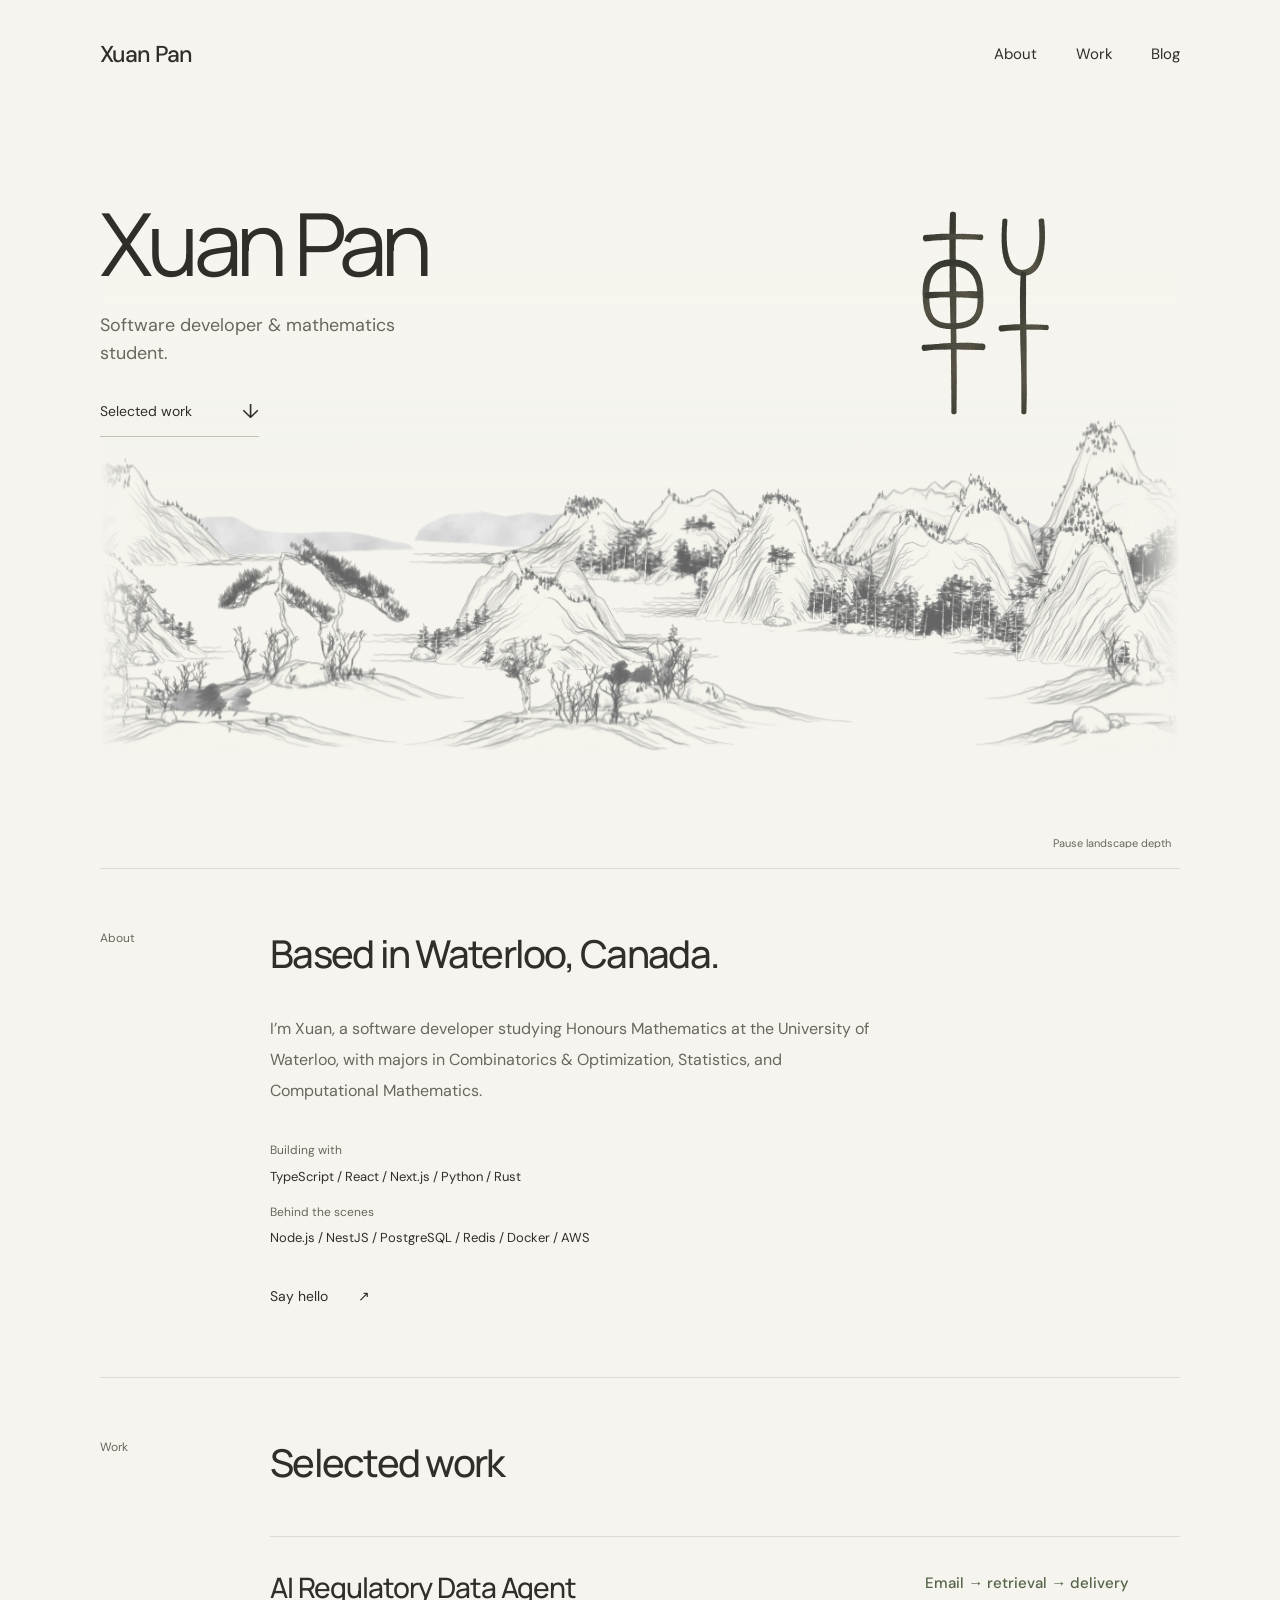
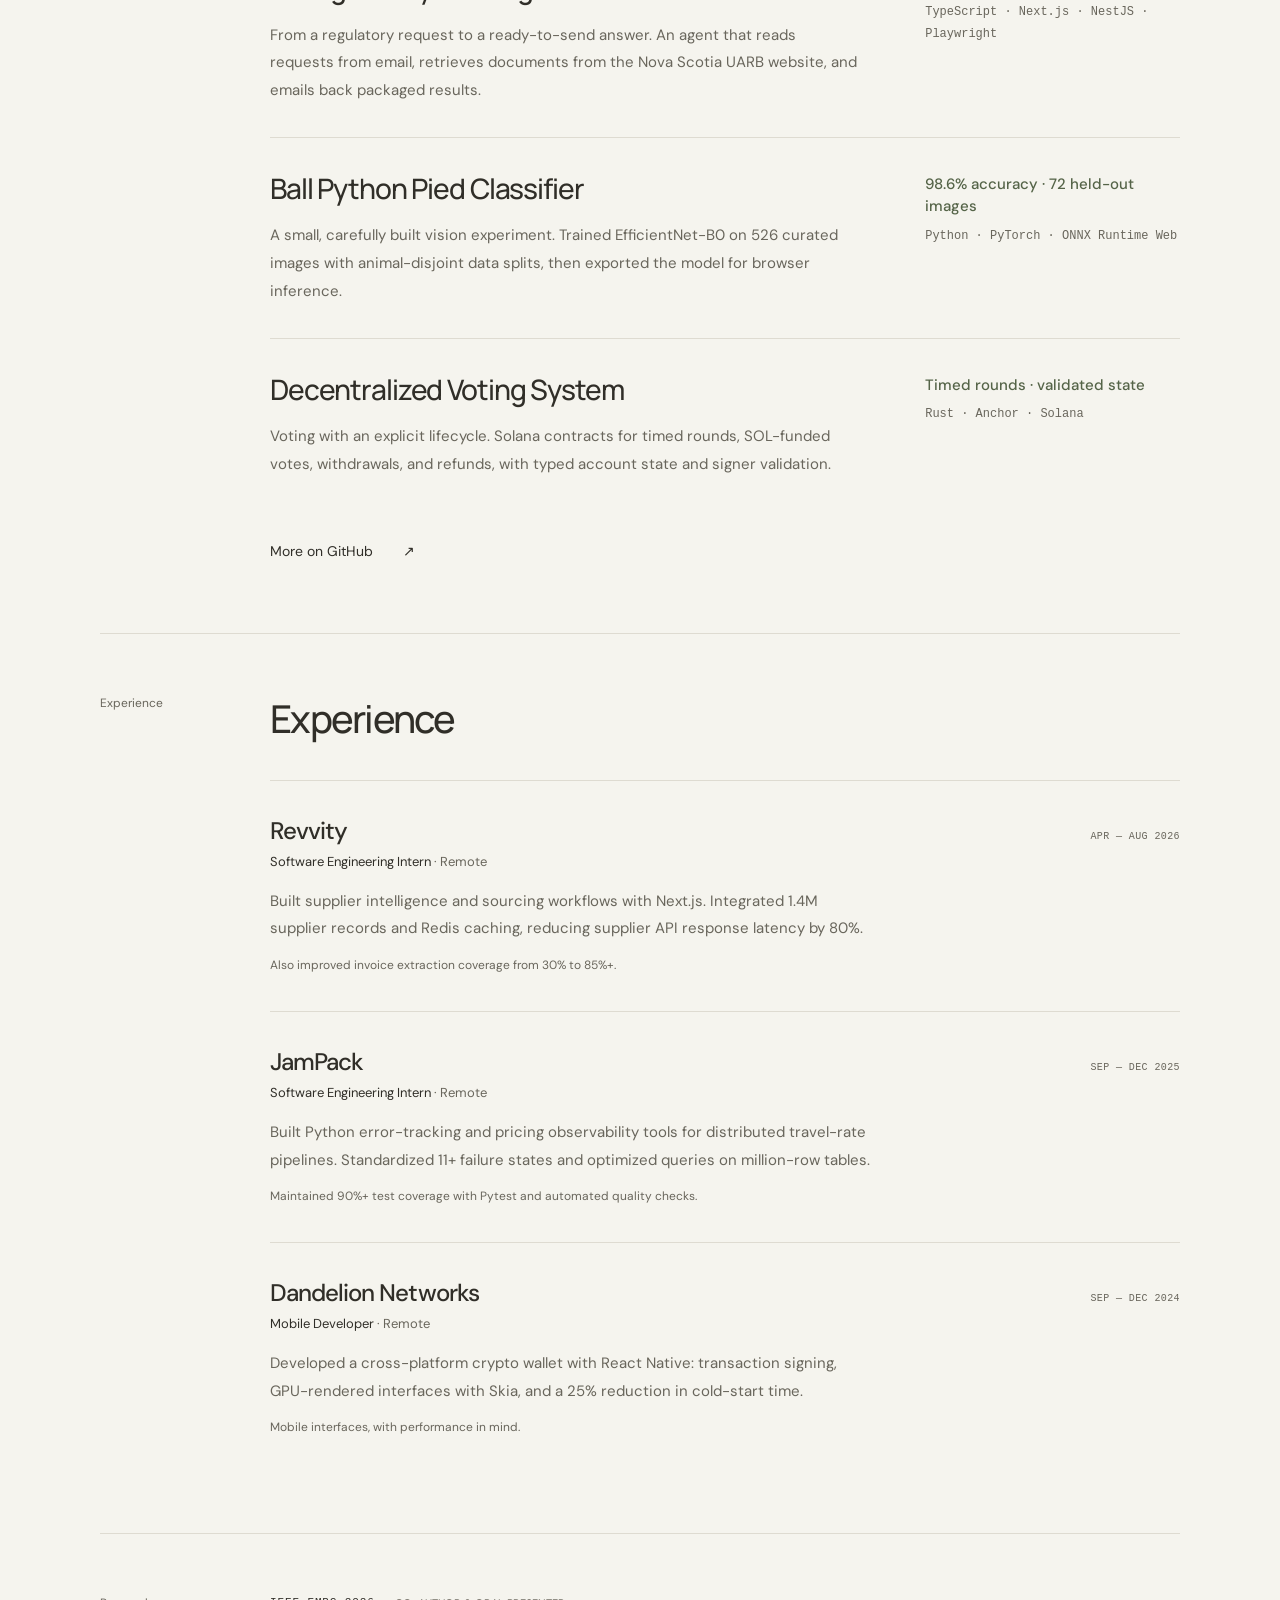
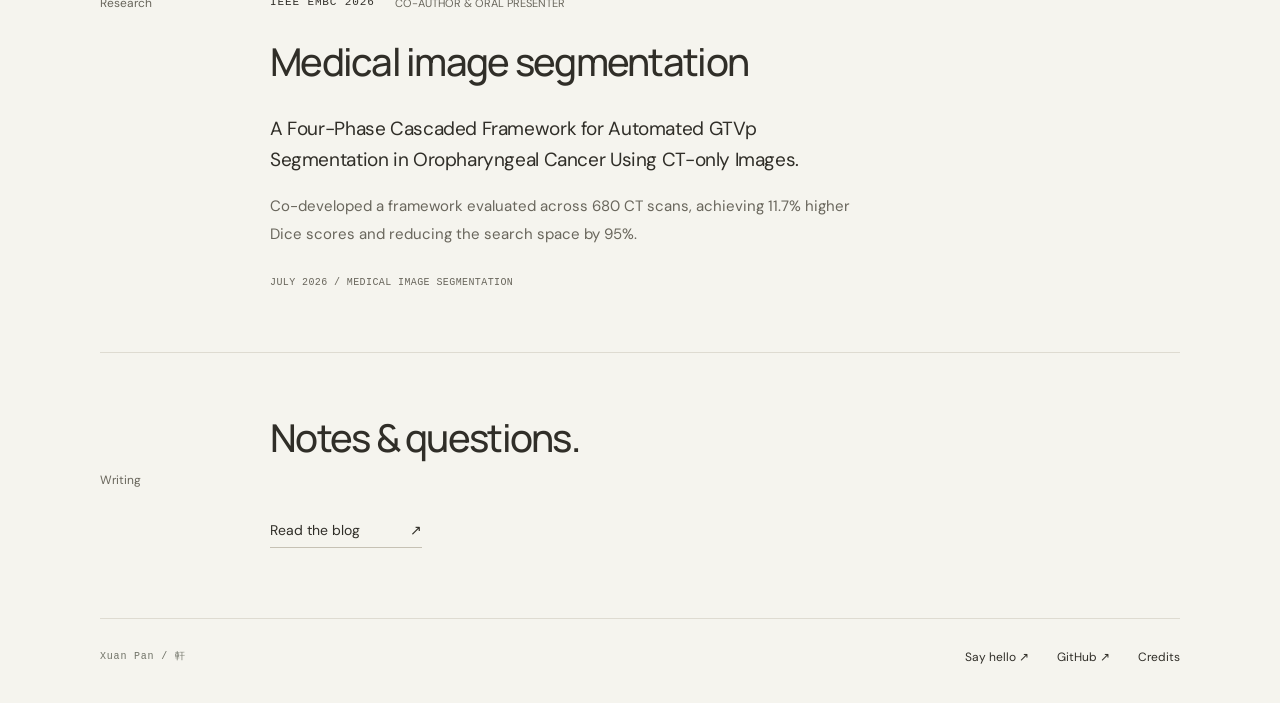
==== commit 4f798096: "deploy: 6b195a0934805a5facde42bc3190cec6e292450f xuan0x0/blog@6b195a0934805a5facde42bc3190cec6e29245" ====
--- a/index.html
+++ b/index.html
@@ -1 +1 @@
-<!DOCTYPE html><html lang="en"><head><meta charSet="utf-8"/><link rel="preconnect" href="/" crossorigin=""/><meta name="viewport" content="width=device-width, initial-scale=1"/><link rel="preload" as="image" href="/landscape/shan-shui-scroll.webp"/><link rel="stylesheet" href="/_next/static/chunks/0ktyfh7lrmwaa.css" data-precedence="next"/><link rel="stylesheet" href="/_next/static/chunks/26l0r2pcf-u3d.css" data-precedence="next"/><link rel="stylesheet" href="/_next/static/chunks/2i6n8_w2wv0vj.css" data-precedence="next"/><link rel="stylesheet" href="/_next/static/chunks/3wveca1rthrfd.css" data-precedence="next"/><link rel="stylesheet" href="/_next/static/chunks/27fnmi0ol9wme.css" data-precedence="next"/><link rel="stylesheet" href="/_next/static/chunks/219b7x8rk065b.css" data-precedence="next"/><link rel="stylesheet" href="/_next/static/chunks/0mdxyoacy8qjj.css" data-precedence="next"/><link rel="preload" as="script" fetchPriority="low" href="/_next/static/chunks/0j1we3cwg31qe.js"/><script src="/_next/static/chunks/16d9m7jc71162.js" async=""></script><script src="/_next/static/chunks/39_j1bdzreq0m.js" async=""></script><script src="/_next/static/chunks/turbopack-077hmtqrhcoji.js" async=""></script><script src="/_next/static/chunks/3qfy96eoyh-ek.js" async=""></script><script src="/_next/static/chunks/2osdq_wpe4x1x.js" async=""></script><title>Xuan Pan — Software &amp; Mathematics</title><meta name="description" content="Software developer and University of Waterloo mathematics student. Selected work in full-stack applications, AI, data, and research."/><meta property="og:title" content="Xuan Pan"/><meta property="og:description" content="Thinking. Building. Becoming."/><meta property="og:type" content="website"/><meta name="twitter:card" content="summary"/><meta name="twitter:title" content="Xuan Pan"/><meta name="twitter:description" content="Thinking. Building. Becoming."/><link rel="icon" href="/icon.svg?icon.2trtn0j14ti-5.svg" sizes="any" type="image/svg+xml"/><meta name="next-size-adjust" content=""/><script src="/_next/static/chunks/0cz1d0mv5g_q7.js" noModule=""></script></head><body><div hidden=""><!--$--><!--/$--></div><a class="skip-link" href="#main-content">Skip to content</a><div class="grand-preview scroll-preview"><main id="main-content" class="seal-preview roaming-preview panorama-preview"><div class="panorama-card"><header class="seal-header"><a href="/" class="seal-name">Xuan Pan</a><nav aria-label="Primary"><a href="#about">About</a><a href="#work">Work</a><a href="/blog/">Blog</a></nav></header><section class="seal-hero panorama-hero" aria-labelledby="panorama-title"><div class="panorama-landscape ink-depth" data-active="false"><img class="ink-depth-static" src="/landscape/shan-shui-scroll.webp" width="3000" height="1000" alt="Layered mountains and open water, generated with Lingdong Huang’s Shan, Shui"/></div><div class="seal-identity"><h1 id="panorama-title">Xuan Pan</h1><p class="seal-role">Software developer &amp; mathematics student.</p><a class="seal-work-link" href="#work">Selected work <span aria-hidden="true">↓</span></a></div><div class="panorama-foreground"><svg class="panorama-mark ink-mark" viewBox="0 0 320 480" role="img" aria-label="軒 — 篆形衍生墨筆字標" lang="zh-Hant" data-ink="wet"><defs><linearGradient id="_S_1_-ink-0" gradientUnits="userSpaceOnUse" x1="91" y1="29" x2="93" y2="450"><stop offset="0" stop-color="#37382f"></stop><stop offset=".43" stop-color="#49483d"></stop><stop offset=".78" stop-color="#565244"></stop><stop offset="1" stop-color="#444338"></stop></linearGradient><linearGradient id="_S_1_-ink-1" gradientUnits="userSpaceOnUse" x1="32" y1="81" x2="151" y2="79"><stop offset="0" stop-color="#37382f"></stop><stop offset=".43" stop-color="#49483d"></stop><stop offset=".78" stop-color="#565244"></stop><stop offset="1" stop-color="#444338"></stop></linearGradient><linearGradient id="_S_1_-ink-2" gradientUnits="userSpaceOnUse" x1="91" y1="133" x2="93" y2="267"><stop offset="0" stop-color="#37382f"></stop><stop offset=".43" stop-color="#49483d"></stop><stop offset=".78" stop-color="#565244"></stop><stop offset="1" stop-color="#444338"></stop></linearGradient><linearGradient id="_S_1_-ink-3" gradientUnits="userSpaceOnUse" x1="35" y1="202" x2="148" y2="201"><stop offset="0" stop-color="#37382f"></stop><stop offset=".43" stop-color="#49483d"></stop><stop offset=".78" stop-color="#565244"></stop><stop offset="1" stop-color="#444338"></stop></linearGradient><linearGradient id="_S_1_-ink-4" gradientUnits="userSpaceOnUse" x1="29" y1="313" x2="155" y2="311"><stop offset="0" stop-color="#37382f"></stop><stop offset=".43" stop-color="#49483d"></stop><stop offset=".78" stop-color="#565244"></stop><stop offset="1" stop-color="#444338"></stop></linearGradient><linearGradient id="_S_1_-ink-5" gradientUnits="userSpaceOnUse" x1="201" y1="43" x2="278" y2="43"><stop offset="0" stop-color="#37382f"></stop><stop offset=".43" stop-color="#49483d"></stop><stop offset=".78" stop-color="#565244"></stop><stop offset="1" stop-color="#444338"></stop></linearGradient><linearGradient id="_S_1_-ink-6" gradientUnits="userSpaceOnUse" x1="240" y1="156" x2="241" y2="450"><stop offset="0" stop-color="#37382f"></stop><stop offset=".43" stop-color="#49483d"></stop><stop offset=".78" stop-color="#565244"></stop><stop offset="1" stop-color="#444338"></stop></linearGradient><linearGradient id="_S_1_-ink-7" gradientUnits="userSpaceOnUse" x1="192" y1="272" x2="290" y2="270"><stop offset="0" stop-color="#37382f"></stop><stop offset=".43" stop-color="#49483d"></stop><stop offset=".78" stop-color="#565244"></stop><stop offset="1" stop-color="#444338"></stop></linearGradient></defs><g><path d="M84.59 28.79 L84.60 32.11 L84.53 35.52 L84.12 39.01 L84.10 42.59 L83.87 46.25 L83.73 49.99 L83.89 53.82 L83.58 57.71 L83.48 61.68 L83.54 65.73 L83.36 69.85 L83.57 74.04 L83.52 78.31 L83.29 82.64 L83.51 87.04 L83.45 91.50 L83.52 96.03 L83.70 100.62 L83.43 105.28 L83.55 109.99 L83.71 114.77 L83.60 119.60 L83.80 124.49 L83.65 129.43 L83.54 134.43 L83.83 139.48 L83.73 144.58 L83.76 149.73 L83.82 154.93 L83.59 160.17 L83.84 165.46 L83.94 170.79 L83.80 176.17 L83.99 181.58 L83.88 187.03 L83.98 192.53 L84.33 198.05 L84.20 203.62 L84.34 209.21 L84.50 214.84 L84.49 220.50 L84.91 226.18 L84.98 231.90 L84.95 237.65 L85.28 243.41 L85.31 249.20 L85.57 255.01 L85.85 260.85 L85.69 266.70 L85.94 272.57 L86.11 278.46 L86.14 284.36 L86.45 290.28 L86.34 296.21 L86.32 302.15 L86.62 308.10 L86.55 314.06 L86.70 320.02 L86.75 325.99 L86.53 331.96 L86.81 337.94 L86.86 343.91 L86.80 349.89 L86.98 355.86 L86.79 361.83 L86.90 367.79 L87.18 373.75 L87.03 379.70 L87.17 385.64 L87.18 391.57 L87.11 397.49 L87.47 403.39 L87.42 409.28 L87.35 415.15 L87.52 421.01 L87.38 426.84 L87.57 432.66 L87.69 438.45 L87.40 444.22 L87.51 449.97 L87.50 449.97 L87.91 451.40 L89.10 452.62 L90.87 453.44 L92.98 453.74 L95.08 453.47 L96.87 452.67 L98.07 451.46 L98.50 450.03 L98.61 450.03 L98.55 444.28 L98.60 438.50 L98.72 432.69 L98.51 426.87 L98.78 421.02 L98.92 415.16 L98.78 409.27 L98.97 403.37 L98.84 397.46 L98.87 391.53 L99.16 385.59 L98.95 379.64 L98.96 373.69 L98.99 367.72 L98.80 361.75 L99.03 355.77 L98.93 349.79 L98.67 343.81 L98.77 337.83 L98.58 331.85 L98.60 325.87 L98.68 319.90 L98.30 313.93 L98.33 307.97 L98.33 302.01 L98.17 296.07 L98.34 290.14 L98.10 284.22 L97.95 278.31 L98.16 272.42 L98.02 266.54 L98.10 260.69 L98.12 254.85 L97.84 249.04 L98.07 243.24 L98.11 237.47 L98.00 231.73 L98.14 226.01 L97.91 220.32 L97.93 214.66 L98.14 209.03 L97.91 203.44 L97.94 197.88 L97.86 192.35 L97.64 186.86 L97.86 181.41 L97.71 176.00 L97.49 170.63 L97.53 165.31 L97.26 160.03 L97.32 154.79 L97.37 149.60 L97.00 144.46 L97.04 139.37 L96.95 134.33 L96.83 129.34 L97.04 124.40 L96.78 119.53 L96.68 114.71 L96.84 109.94 L96.70 105.24 L96.87 100.60 L96.88 96.02 L96.64 91.51 L96.89 87.06 L96.91 82.68 L96.91 78.36 L97.10 74.12 L96.86 69.95 L96.96 65.85 L97.18 61.83 L97.04 57.89 L97.19 54.02 L97.11 50.22 L96.99 46.51 L97.30 42.89 L97.21 39.34 L97.17 35.88 L97.28 32.51 L97.09 29.20 L97.25 29.20 L96.82 27.56 L95.52 26.14 L93.52 25.15 L91.14 24.75 L88.74 25.00 L86.68 25.85 L85.28 27.19 L84.75 28.80Z" fill="url(#_S_1_-ink-0)" fill-rule="evenodd"></path><g fill="#f5f4ee" opacity="0.08"><path d="M93.67 65.82 L93.63 69.93 L93.56 74.10 L93.46 78.35 L93.35 82.67 L93.23 87.05 L93.13 91.51 L93.06 96.02 L93.04 100.61 L93.05 105.25 L93.10 109.96 L93.18 114.72 L93.28 119.55 L93.37 124.43 L93.44 129.36 L93.49 134.35 L93.51 139.40 L93.49 144.49 L93.45 149.64 L93.40 154.83 L93.37 160.07 L93.35 165.35 L93.38 170.68 L93.45 176.05 L93.56 181.46 L93.70 186.91 L93.87 192.40 L94.03 197.93 L94.18 203.49 L94.30 209.08 L94.37 214.71 L94.39 220.37 L94.38 226.06 L94.34 231.78 L94.29 237.52 L94.25 243.29 L94.23 249.08 L94.24 254.90 L94.29 260.74 L94.37 266.59 L94.49 272.46 L94.62 278.35 L94.76 284.26 L94.89 290.18 L95.00 296.11 L95.09 302.05 L95.16 308.00 L95.20 313.96 L95.23 319.93 L95.26 325.91 L95.30 331.88 L95.36 337.86 L95.43 343.84 L95.53 349.82 L95.64 355.80 L95.76 361.77 L95.87 367.74 L95.95 373.70 L96.01 379.66 L96.02 385.60 L96.00 391.54 L96.01 391.54 L96.06 385.60 L96.07 379.66 L96.05 373.70 L96.00 367.74 L95.92 361.77 L95.82 355.79 L95.72 349.82 L95.64 343.84 L95.57 337.86 L95.54 331.88 L95.52 325.90 L95.54 319.93 L95.56 313.96 L95.58 308.00 L95.60 302.05 L95.59 296.10 L95.56 290.17 L95.50 284.25 L95.42 278.34 L95.32 272.45 L95.21 266.58 L95.11 260.73 L95.02 254.89 L94.96 249.07 L94.92 243.28 L94.91 237.51 L94.92 231.77 L94.94 226.05 L94.95 220.36 L94.95 214.70 L94.93 209.07 L94.87 203.48 L94.79 197.92 L94.69 192.39 L94.58 186.90 L94.46 181.45 L94.36 176.04 L94.27 170.67 L94.20 165.34 L94.14 160.06 L94.10 154.82 L94.06 149.63 L94.01 144.49 L93.95 139.39 L93.88 134.35 L93.79 129.36 L93.68 124.43 L93.58 119.54 L93.47 114.72 L93.39 109.96 L93.33 105.25 L93.31 100.61 L93.31 96.02 L93.35 91.51 L93.42 87.05 L93.49 82.67 L93.56 78.35 L93.62 74.10 L93.66 69.93 L93.67 65.82Z"></path><path d="M90.77 109.97 L90.83 114.73 L90.88 119.56 L90.90 124.44 L90.89 129.38 L90.87 134.37 L90.84 139.42 L90.81 144.52 L90.78 149.66 L90.76 154.86 L90.77 160.10 L90.79 165.38 L90.84 170.71 L90.92 176.08 L91.02 181.49 L91.13 186.94 L91.24 192.43 L91.35 197.96 L91.45 203.52 L91.51 209.12 L91.55 214.75 L91.57 220.41 L91.56 226.10 L91.56 231.81 L91.56 237.56 L91.59 243.33 L91.66 249.12 L91.77 254.93 L91.91 260.77 L92.07 266.62 L92.24 272.49 L92.40 278.38 L92.53 284.29 L92.62 290.20 L92.68 296.14 L92.70 302.08 L92.72 308.03 L92.73 313.99 L92.76 319.96 L92.83 325.93 L92.92 331.90 L93.05 337.88 L93.19 343.86 L93.33 349.84 L93.46 355.81 L93.48 355.81 L93.40 349.84 L93.31 343.86 L93.23 337.88 L93.15 331.90 L93.09 325.93 L93.04 319.95 L93.02 313.99 L93.01 308.03 L93.01 302.08 L93.03 296.13 L93.04 290.20 L93.05 284.28 L93.03 278.37 L92.99 272.48 L92.92 266.61 L92.81 260.76 L92.68 254.92 L92.53 249.11 L92.39 243.32 L92.27 237.55 L92.18 231.80 L92.13 226.09 L92.13 220.40 L92.14 214.74 L92.17 209.11 L92.18 203.51 L92.15 197.95 L92.08 192.42 L91.96 186.93 L91.79 181.48 L91.61 176.07 L91.43 170.70 L91.26 165.38 L91.14 160.09 L91.06 154.85 L91.03 149.66 L91.03 144.51 L91.04 139.42 L91.06 134.37 L91.05 129.38 L91.02 124.44 L90.95 119.56 L90.86 114.73 L90.77 109.97Z"></path><path d="M88.27 165.41 L88.37 170.74 L88.47 176.11 L88.55 181.52 L88.60 186.98 L88.59 192.47 L88.54 198.00 L88.48 203.56 L88.45 209.16 L88.49 214.79 L88.58 220.45 L88.70 226.13 L88.82 231.85 L88.92 237.59 L89.01 243.36 L89.12 249.15 L89.27 254.97 L89.46 260.80 L89.66 266.65 L89.84 272.52 L89.95 278.41 L90.00 284.32 L90.02 290.24 L90.03 296.17 L90.08 302.11 L90.16 308.06 L90.28 314.02 L90.41 319.98 L90.54 325.95 L90.54 325.95 L90.46 319.98 L90.42 314.02 L90.41 308.06 L90.41 302.10 L90.41 296.16 L90.40 290.23 L90.38 284.31 L90.36 278.41 L90.36 272.52 L90.37 266.64 L90.33 260.79 L90.23 254.95 L90.05 249.14 L89.81 243.35 L89.56 237.58 L89.37 231.84 L89.26 226.13 L89.22 220.44 L89.21 214.78 L89.19 209.15 L89.14 203.55 L89.05 197.99 L88.95 192.46 L88.83 186.97 L88.72 181.52 L88.59 176.11 L88.45 170.74 L88.30 165.41Z"></path></g></g><g><path d="M32.72 88.05 L34.13 87.61 L35.58 87.54 L37.02 87.44 L38.45 87.18 L39.90 87.23 L41.32 86.87 L42.75 86.59 L44.21 86.66 L45.64 86.38 L47.09 86.33 L48.53 86.20 L49.96 85.81 L51.42 85.91 L52.87 85.83 L54.32 85.63 L55.78 85.69 L57.21 85.37 L58.67 85.34 L60.14 85.51 L61.58 85.25 L63.04 85.26 L64.50 85.16 L65.95 84.95 L67.42 85.18 L68.87 85.02 L70.33 84.81 L71.79 84.85 L73.24 84.57 L74.71 84.63 L76.18 84.65 L77.63 84.26 L79.10 84.26 L80.56 84.11 L82.03 83.94 L83.50 84.07 L84.96 83.72 L86.43 83.54 L87.90 83.61 L89.37 83.37 L90.85 83.46 L92.32 83.36 L93.80 83.05 L95.28 83.22 L96.76 83.17 L98.24 83.12 L99.72 83.26 L101.20 82.99 L102.68 83.08 L104.16 83.29 L105.65 83.15 L107.13 83.32 L108.62 83.25 L110.11 83.15 L111.59 83.48 L113.08 83.41 L114.57 83.38 L116.06 83.50 L117.56 83.30 L119.05 83.52 L120.54 83.63 L122.04 83.41 L123.53 83.55 L125.03 83.45 L126.53 83.46 L128.02 83.74 L129.53 83.52 L131.04 83.53 L132.53 83.68 L134.04 83.58 L135.54 83.88 L137.04 83.91 L138.56 83.77 L140.05 84.08 L141.56 84.12 L143.07 84.30 L144.56 84.59 L146.09 84.45 L147.59 84.72 L149.09 85.01 L150.61 85.06 L150.61 85.11 L152.23 84.75 L153.66 83.51 L154.69 81.59 L155.16 79.27 L154.99 76.91 L154.22 74.87 L152.96 73.46 L151.39 72.89 L151.40 72.85 L149.87 72.75 L148.31 72.92 L146.78 72.76 L145.24 72.90 L143.70 72.87 L142.18 72.58 L140.64 72.76 L139.11 72.70 L137.58 72.60 L136.04 72.69 L134.53 72.35 L133.00 72.34 L131.47 72.45 L129.95 72.20 L128.43 72.23 L126.91 72.05 L125.39 71.82 L123.87 72.03 L122.35 71.86 L120.83 71.72 L119.31 71.76 L117.80 71.50 L116.28 71.65 L114.77 71.73 L113.26 71.48 L111.74 71.60 L110.23 71.51 L108.72 71.50 L107.20 71.78 L105.70 71.57 L104.19 71.56 L102.68 71.70 L101.17 71.57 L99.67 71.81 L98.16 71.78 L96.66 71.54 L95.16 71.74 L93.65 71.66 L92.15 71.67 L90.65 71.80 L89.15 71.47 L87.65 71.52 L86.15 71.61 L84.65 71.43 L83.16 71.57 L81.65 71.38 L80.15 71.21 L78.67 71.46 L77.17 71.33 L75.67 71.34 L74.18 71.40 L72.68 71.17 L71.20 71.42 L69.71 71.54 L68.21 71.42 L66.73 71.63 L65.24 71.55 L63.75 71.67 L62.28 72.03 L60.79 71.91 L59.31 72.05 L57.83 72.20 L56.34 72.17 L54.88 72.56 L53.40 72.60 L51.91 72.52 L50.44 72.80 L48.96 72.78 L47.49 72.98 L46.02 73.21 L44.52 73.00 L43.06 73.20 L41.59 73.35 L40.10 73.35 L38.65 73.66 L37.16 73.57 L35.68 73.58 L34.23 73.93 L32.75 73.94 L31.30 74.17 L31.30 74.11 L29.56 74.82 L28.19 76.47 L27.40 78.81 L27.32 81.48 L27.94 84.08 L29.19 86.21 L30.86 87.55 L32.70 87.89Z" fill="url(#_S_1_-ink-1)" fill-rule="evenodd"></path><g fill="#f5f4ee" opacity="0.08"><path d="M46.28 76.36 L47.75 76.32 L49.23 76.30 L50.70 76.28 L52.18 76.25 L53.65 76.20 L55.12 76.12 L56.59 76.00 L58.06 75.85 L59.53 75.68 L61.00 75.51 L62.47 75.36 L63.95 75.23 L65.43 75.14 L66.91 75.09 L68.39 75.09 L69.88 75.12 L71.36 75.17 L72.85 75.23 L74.34 75.28 L75.82 75.30 L77.31 75.29 L78.79 75.25 L80.28 75.19 L81.77 75.11 L83.25 75.03 L84.74 74.96 L86.23 74.91 L87.72 74.89 L89.21 74.90 L90.71 74.93 L92.20 74.98 L93.70 75.04 L95.19 75.09 L96.69 75.13 L98.18 75.15 L99.68 75.14 L101.18 75.10 L102.68 75.05 L104.18 74.99 L105.68 74.93 L107.19 74.88 L108.69 74.85 L110.19 74.84 L111.70 74.85 L113.21 74.89 L114.71 74.93 L116.22 74.98 L117.73 75.01 L119.24 75.04 L120.75 75.05 L122.26 75.05 L123.78 75.04 L125.29 75.04 L126.81 75.04 L128.33 75.07 L129.85 75.11 L131.36 75.18 L132.88 75.28 L134.40 75.38 L135.92 75.50 L135.92 75.49 L134.40 75.35 L132.88 75.21 L131.37 75.08 L129.85 74.98 L128.33 74.91 L126.82 74.87 L125.30 74.85 L123.79 74.84 L122.27 74.83 L120.76 74.82 L119.25 74.78 L117.74 74.71 L116.23 74.62 L114.72 74.50 L113.21 74.38 L111.71 74.26 L110.20 74.17 L108.70 74.10 L107.19 74.08 L105.69 74.10 L104.18 74.15 L102.68 74.23 L101.18 74.32 L99.68 74.40 L98.18 74.47 L96.68 74.51 L95.19 74.51 L93.69 74.48 L92.19 74.42 L90.70 74.34 L89.20 74.26 L87.71 74.20 L86.21 74.15 L84.72 74.13 L83.23 74.15 L81.74 74.20 L80.25 74.28 L78.76 74.36 L77.28 74.45 L75.79 74.52 L74.31 74.58 L72.82 74.62 L71.34 74.65 L69.85 74.67 L68.37 74.70 L66.89 74.75 L65.41 74.82 L63.93 74.93 L62.46 75.07 L60.99 75.23 L59.51 75.40 L58.05 75.58 L56.58 75.75 L55.11 75.90 L53.64 76.02 L52.17 76.11 L50.69 76.18 L49.22 76.24 L47.75 76.29 L46.28 76.35Z"></path><path d="M61.15 77.93 L62.62 77.86 L64.09 77.82 L65.57 77.82 L67.05 77.83 L68.52 77.84 L70.00 77.84 L71.48 77.82 L72.96 77.78 L74.43 77.72 L75.91 77.66 L77.39 77.59 L78.87 77.53 L80.35 77.48 L81.83 77.45 L83.32 77.43 L84.80 77.41 L86.29 77.41 L87.77 77.41 L89.26 77.41 L90.75 77.41 L92.24 77.42 L93.73 77.42 L95.22 77.42 L96.71 77.42 L98.20 77.40 L99.69 77.37 L101.19 77.32 L102.68 77.27 L104.18 77.22 L105.67 77.18 L107.17 77.16 L108.67 77.16 L110.17 77.19 L111.67 77.23 L113.17 77.28 L114.67 77.32 L116.18 77.34 L117.68 77.34 L119.19 77.31 L120.70 77.27 L122.21 77.23 L123.72 77.19 L125.23 77.18 L126.74 77.21 L126.74 77.19 L125.23 77.12 L123.72 77.07 L122.21 77.05 L120.70 77.05 L119.19 77.05 L117.69 77.06 L116.18 77.05 L114.68 77.02 L113.18 76.97 L111.67 76.88 L110.17 76.77 L108.67 76.64 L107.17 76.52 L105.68 76.43 L104.18 76.37 L102.68 76.37 L101.18 76.41 L99.69 76.49 L98.19 76.60 L96.70 76.71 L95.21 76.80 L93.72 76.85 L92.23 76.86 L90.74 76.82 L89.25 76.76 L87.76 76.68 L86.27 76.61 L84.78 76.58 L83.29 76.60 L81.81 76.67 L80.33 76.79 L78.85 76.95 L77.37 77.12 L75.90 77.28 L74.42 77.43 L72.95 77.53 L71.47 77.60 L69.99 77.64 L68.52 77.66 L67.04 77.67 L65.56 77.70 L64.09 77.75 L62.62 77.82 L61.15 77.93Z"></path><path d="M77.48 79.96 L78.95 79.88 L80.43 79.82 L81.90 79.80 L83.38 79.82 L84.86 79.88 L86.35 79.96 L87.83 80.03 L89.31 80.05 L90.79 80.00 L92.27 79.90 L93.76 79.78 L95.24 79.69 L96.73 79.66 L98.21 79.66 L99.70 79.69 L101.19 79.69 L102.68 79.66 L104.17 79.62 L105.66 79.60 L107.16 79.62 L108.65 79.68 L110.14 79.75 L111.64 79.80 L113.13 79.79 L114.63 79.74 L116.13 79.66 L117.63 79.58 L119.14 79.52 L119.14 79.51 L117.64 79.52 L116.14 79.52 L114.64 79.49 L113.14 79.45 L111.64 79.41 L110.15 79.37 L108.65 79.31 L107.16 79.21 L105.66 79.08 L104.17 78.92 L102.68 78.79 L101.19 78.72 L99.70 78.76 L98.21 78.87 L96.72 79.01 L95.23 79.14 L93.75 79.22 L92.26 79.26 L90.78 79.28 L89.30 79.31 L87.81 79.36 L86.33 79.44 L84.86 79.52 L83.38 79.58 L81.90 79.64 L80.42 79.70 L78.95 79.80 L77.48 79.93Z"></path></g></g><g><path d="M91.25 125.80 L89.51 125.83 L87.72 125.94 L85.97 126.02 L84.24 126.00 L82.52 125.96 L80.83 126.02 L79.17 126.19 L77.53 126.39 L75.91 126.56 L74.32 126.79 L72.76 127.15 L71.25 127.61 L69.76 128.06 L68.27 128.41 L66.77 128.73 L65.32 129.15 L63.91 129.65 L62.51 130.16 L61.11 130.63 L59.74 131.16 L58.44 131.83 L57.22 132.62 L56.01 133.39 L54.77 134.09 L53.53 134.78 L52.33 135.54 L51.19 136.36 L50.05 137.17 L48.88 137.94 L47.74 138.76 L46.71 139.70 L45.78 140.74 L44.86 141.79 L43.91 142.79 L42.96 143.78 L42.06 144.84 L41.23 145.94 L40.36 147.01 L39.44 148.05 L38.55 149.12 L37.78 150.28 L37.13 151.51 L36.49 152.75 L35.82 153.98 L35.16 155.21 L34.57 156.48 L34.05 157.79 L33.47 159.08 L32.80 160.33 L32.15 161.61 L31.62 162.94 L31.21 164.32 L30.82 165.71 L30.39 167.10 L29.99 168.50 L29.68 169.94 L29.44 171.39 L29.14 172.84 L28.73 174.27 L28.31 175.72 L28.00 177.19 L27.80 178.70 L27.61 180.21 L27.38 181.73 L27.19 183.26 L27.13 184.81 L27.13 186.38 L27.08 187.95 L26.92 189.52 L26.73 191.10 L26.63 192.69 L26.62 194.30 L26.60 195.92 L26.54 197.54 L26.54 199.18 L26.67 200.82 L26.89 202.47 L27.05 204.13 L27.11 205.80 L27.14 207.32 L27.17 208.82 L27.26 210.46 L27.31 212.08 L27.32 213.69 L27.37 215.27 L27.56 216.83 L27.86 218.36 L28.12 219.86 L28.29 221.36 L28.43 222.85 L28.65 224.31 L28.91 225.74 L29.12 227.17 L29.26 228.60 L29.44 230.00 L29.78 231.36 L30.22 232.68 L30.64 233.98 L31.00 235.28 L31.35 236.57 L31.79 237.83 L32.25 239.06 L32.65 240.29 L32.98 241.55 L33.34 242.78 L33.84 243.95 L34.44 245.07 L35.04 246.17 L35.60 247.28 L36.18 248.37 L36.85 249.40 L37.55 250.40 L38.19 251.43 L38.76 252.50 L39.34 253.56 L40.04 254.54 L40.84 255.45 L41.63 256.34 L42.41 257.25 L43.22 258.12 L44.12 258.90 L45.06 259.63 L45.96 260.41 L46.79 261.26 L47.63 262.11 L48.56 262.86 L49.55 263.54 L50.54 264.21 L51.53 264.90 L52.57 265.53 L53.67 266.04 L54.82 266.49 L55.93 266.99 L57.02 267.58 L58.11 268.17 L59.26 268.67 L60.44 269.10 L61.63 269.55 L62.83 270.03 L64.06 270.44 L65.34 270.71 L66.66 270.89 L67.97 271.12 L69.28 271.45 L70.61 271.78 L71.96 272.02 L73.35 272.22 L74.74 272.47 L76.15 272.76 L77.59 272.97 L79.07 273.03 L80.57 273.00 L82.08 273.01 L83.61 273.09 L85.16 273.17 L86.74 273.17 L88.34 273.14 L89.97 273.18 L91.62 273.28 L93.22 273.32 L94.78 273.25 L96.39 273.08 L97.98 272.93 L99.54 272.85 L101.09 272.74 L102.61 272.56 L104.11 272.35 L105.59 272.23 L107.08 272.18 L108.54 272.10 L109.96 271.86 L111.35 271.54 L112.72 271.23 L114.09 270.96 L115.43 270.64 L116.73 270.23 L118.01 269.79 L119.29 269.44 L120.59 269.18 L121.88 268.88 L123.11 268.46 L124.30 267.95 L125.47 267.46 L126.65 266.99 L127.79 266.45 L128.87 265.80 L129.91 265.12 L130.98 264.51 L132.09 263.98 L133.19 263.43 L134.22 262.78 L135.20 262.07 L136.18 261.37 L137.17 260.67 L138.10 259.91 L138.93 259.03 L139.71 258.11 L140.53 257.25 L141.41 256.44 L142.28 255.62 L143.07 254.72 L143.81 253.79 L144.58 252.87 L145.36 251.96 L146.07 250.98 L146.64 249.92 L147.14 248.81 L147.69 247.73 L148.30 246.68 L148.89 245.62 L149.41 244.51 L149.90 243.38 L150.44 242.26 L151.01 241.14 L151.50 239.98 L151.84 238.76 L152.09 237.50 L152.39 236.25 L152.75 235.01 L153.07 233.74 L153.33 232.45 L153.56 231.14 L153.88 229.84 L154.25 228.53 L154.55 227.19 L154.70 225.81 L154.76 224.41 L154.86 223.00 L155.00 221.57 L155.10 220.13 L155.11 218.67 L155.12 217.19 L155.23 215.70 L155.41 214.19 L155.54 212.65 L155.53 211.10 L155.44 209.53 L155.38 207.94 L155.35 206.33 L155.26 204.85 L155.15 203.34 L155.03 201.70 L155.02 200.06 L155.11 198.44 L155.15 196.83 L155.08 195.24 L154.95 193.66 L154.85 192.09 L154.77 190.53 L154.61 189.00 L154.34 187.49 L154.04 185.99 L153.85 184.50 L153.74 183.00 L153.62 181.52 L153.39 180.06 L153.12 178.62 L152.89 177.18 L152.67 175.75 L152.35 174.35 L151.91 173.00 L151.42 171.66 L151.02 170.32 L150.70 168.96 L150.36 167.61 L149.93 166.30 L149.47 165.01 L149.07 163.70 L148.68 162.39 L148.19 161.12 L147.55 159.93 L146.87 158.77 L146.24 157.59 L145.67 156.38 L145.07 155.20 L144.40 154.06 L143.71 152.93 L143.08 151.77 L142.47 150.59 L141.76 149.47 L140.92 148.45 L140.02 147.48 L139.16 146.49 L138.32 145.48 L137.44 144.50 L136.49 143.58 L135.54 142.67 L134.64 141.70 L133.76 140.69 L132.80 139.75 L131.74 138.94 L130.62 138.19 L129.52 137.41 L128.42 136.63 L127.27 135.90 L126.07 135.26 L124.85 134.62 L123.68 133.90 L122.52 133.12 L121.30 132.41 L120.02 131.83 L118.69 131.31 L117.37 130.77 L116.03 130.23 L114.64 129.78 L113.21 129.44 L111.77 129.10 L110.34 128.66 L108.91 128.15 L107.45 127.71 L105.94 127.38 L104.41 127.10 L102.86 126.79 L101.29 126.49 L99.69 126.29 L98.05 126.23 L96.39 126.18 L94.73 126.04 L93.05 125.82 L91.40 125.65 L90.61 140.26 L92.15 140.34 L93.60 140.54 L95.02 140.79 L96.41 140.96 L97.79 141.03 L99.15 141.09 L100.47 141.26 L101.75 141.50 L103.02 141.73 L104.27 141.92 L105.48 142.18 L106.63 142.57 L107.75 143.03 L108.86 143.41 L109.98 143.69 L111.08 143.97 L112.14 144.33 L113.16 144.74 L114.19 145.11 L115.21 145.45 L116.19 145.86 L117.09 146.40 L117.94 147.01 L118.79 147.56 L119.68 148.04 L120.56 148.53 L121.39 149.07 L122.19 149.65 L123.02 150.18 L123.87 150.67 L124.68 151.23 L125.39 151.90 L126.02 152.65 L126.68 153.36 L127.38 154.03 L128.06 154.72 L128.69 155.46 L129.30 156.22 L129.97 156.94 L130.70 157.62 L131.38 158.36 L131.94 159.19 L132.43 160.08 L132.93 160.97 L133.47 161.84 L133.99 162.73 L134.43 163.68 L134.86 164.65 L135.37 165.58 L135.96 166.50 L136.52 167.45 L136.95 168.47 L137.31 169.53 L137.68 170.60 L138.09 171.68 L138.44 172.78 L138.70 173.93 L138.94 175.10 L139.28 176.26 L139.71 177.40 L140.12 178.58 L140.42 179.80 L140.65 181.05 L140.90 182.31 L141.18 183.58 L141.38 184.88 L141.47 186.22 L141.53 187.57 L141.68 188.93 L141.93 190.29 L142.17 191.67 L142.32 193.08 L142.42 194.51 L142.55 195.95 L142.71 197.41 L142.79 198.90 L142.73 200.40 L142.62 201.92 L142.59 203.45 L142.67 205.15 L142.81 206.80 L142.86 208.27 L142.88 209.73 L142.96 211.16 L143.07 212.56 L143.09 213.95 L142.96 215.30 L142.76 216.63 L142.63 217.94 L142.58 219.23 L142.51 220.49 L142.36 221.72 L142.20 222.93 L142.12 224.13 L142.09 225.32 L141.97 226.48 L141.71 227.59 L141.37 228.66 L141.07 229.72 L140.84 230.77 L140.57 231.79 L140.23 232.77 L139.89 233.73 L139.65 234.71 L139.46 235.69 L139.21 236.63 L138.82 237.51 L138.36 238.34 L137.94 239.16 L137.55 239.99 L137.11 240.78 L136.60 241.51 L136.09 242.23 L135.68 242.99 L135.32 243.79 L134.92 244.56 L134.41 245.24 L133.85 245.87 L133.30 246.52 L132.77 247.17 L132.18 247.77 L131.51 248.29 L130.84 248.80 L130.24 249.38 L129.68 250.03 L129.09 250.65 L128.42 251.19 L127.71 251.68 L127.01 252.21 L126.31 252.74 L125.54 253.20 L124.70 253.56 L123.84 253.89 L123.01 254.31 L122.21 254.82 L121.38 255.30 L120.49 255.71 L119.57 256.08 L118.64 256.51 L117.71 256.95 L116.71 257.30 L115.66 257.52 L114.58 257.70 L113.50 257.96 L112.42 258.30 L111.32 258.62 L110.17 258.87 L109.00 259.11 L107.81 259.41 L106.60 259.75 L105.35 259.98 L104.06 260.06 L102.74 260.10 L101.40 260.20 L100.05 260.36 L98.66 260.49 L97.25 260.55 L95.81 260.62 L94.35 260.78 L92.79 260.98 L91.19 261.12 L89.69 261.11 L88.22 261.03 L86.77 261.01 L85.36 261.02 L83.98 260.98 L82.62 260.86 L81.30 260.75 L79.99 260.75 L78.70 260.80 L77.44 260.77 L76.23 260.60 L75.04 260.37 L73.88 260.18 L72.74 260.00 L71.64 259.76 L70.58 259.42 L69.54 259.11 L68.50 258.90 L67.46 258.75 L66.45 258.55 L65.50 258.22 L64.58 257.85 L63.67 257.52 L62.78 257.18 L61.94 256.77 L61.16 256.25 L60.41 255.75 L59.61 255.34 L58.80 255.00 L58.01 254.61 L57.29 254.13 L56.59 253.63 L55.88 253.15 L55.18 252.67 L54.56 252.11 L54.02 251.44 L53.50 250.77 L52.92 250.17 L52.29 249.62 L51.69 249.03 L51.16 248.38 L50.63 247.71 L50.06 247.07 L49.48 246.41 L49.00 245.67 L48.64 244.85 L48.30 244.01 L47.89 243.20 L47.42 242.41 L46.99 241.59 L46.62 240.72 L46.23 239.83 L45.78 238.97 L45.30 238.08 L44.93 237.13 L44.70 236.12 L44.49 235.08 L44.23 234.04 L43.92 233.00 L43.65 231.92 L43.45 230.81 L43.22 229.68 L42.89 228.56 L42.52 227.41 L42.26 226.22 L42.13 224.99 L42.04 223.73 L41.90 222.45 L41.73 221.16 L41.63 219.83 L41.60 218.48 L41.52 217.10 L41.34 215.72 L41.10 214.31 L40.94 212.87 L40.92 211.40 L40.92 209.90 L40.88 208.38 L40.83 206.68 L40.79 204.98 L40.84 203.45 L40.87 201.93 L40.77 200.43 L40.61 198.94 L40.52 197.47 L40.55 196.00 L40.60 194.55 L40.61 193.11 L40.63 191.68 L40.76 190.27 L40.99 188.89 L41.20 187.52 L41.30 186.16 L41.33 184.80 L41.43 183.46 L41.61 182.14 L41.80 180.84 L41.94 179.55 L42.10 178.27 L42.37 177.03 L42.77 175.83 L43.17 174.65 L43.46 173.46 L43.70 172.27 L43.99 171.10 L44.35 169.97 L44.69 168.85 L44.98 167.73 L45.28 166.61 L45.70 165.56 L46.24 164.57 L46.80 163.60 L47.28 162.62 L47.72 161.62 L48.21 160.67 L48.76 159.76 L49.28 158.85 L49.73 157.90 L50.19 156.95 L50.75 156.09 L51.43 155.32 L52.13 154.57 L52.78 153.80 L53.42 153.03 L54.11 152.30 L54.85 151.63 L55.57 150.94 L56.22 150.18 L56.87 149.41 L57.60 148.73 L58.43 148.16 L59.28 147.62 L60.12 147.04 L60.96 146.48 L61.86 145.99 L62.81 145.57 L63.74 145.11 L64.64 144.56 L65.54 143.97 L66.51 143.48 L67.54 143.11 L68.60 142.76 L69.66 142.38 L70.76 142.02 L71.90 141.77 L73.08 141.61 L74.27 141.41 L75.46 141.11 L76.68 140.77 L77.93 140.51 L79.23 140.36 L80.56 140.23 L81.91 140.07 L83.29 139.95 L84.71 139.96 L86.16 140.08 L87.64 140.19 L89.14 140.19 L90.75 140.16Z" fill="url(#_S_1_-ink-2)" fill-rule="evenodd"></path><g fill="#f5f4ee" opacity="0.08"><path d="M47.93 154.08 L47.28 154.99 L46.64 155.93 L46.03 156.88 L45.43 157.86 L44.86 158.86 L44.30 159.88 L43.76 160.92 L43.25 161.98 L42.75 163.07 L42.28 164.17 L41.82 165.29 L41.39 166.44 L40.98 167.60 L40.58 168.79 L40.21 169.99 L39.86 171.21 L39.53 172.45 L39.22 173.71 L38.94 174.99 L38.67 176.28 L38.42 177.59 L38.19 178.92 L37.99 180.26 L37.80 181.62 L37.63 182.99 L37.48 184.38 L37.35 185.78 L37.24 187.20 L37.15 188.63 L37.07 190.07 L37.02 191.53 L36.97 193.00 L36.95 194.48 L36.94 195.98 L36.95 197.49 L36.98 199.00 L37.02 200.54 L37.07 202.08 L37.14 203.63 L37.23 205.19 L37.33 206.85 L37.38 208.49 L37.43 210.04 L37.49 211.57 L37.56 213.07 L37.64 214.55 L37.73 216.01 L37.84 217.44 L37.96 218.85 L38.08 220.24 L38.22 221.60 L38.38 222.94 L38.54 224.26 L38.72 225.56 L38.91 226.83 L39.12 228.09 L39.34 229.31 L39.57 230.52 L39.82 231.71 L40.09 232.87 L40.36 234.01 L40.66 235.13 L40.97 236.22 L41.30 237.30 L41.64 238.35 L42.00 239.38 L42.38 240.38 L42.77 241.37 L43.18 242.33 L43.61 243.27 L44.06 244.19 L44.53 245.09 L45.01 245.97 L45.52 246.82 L46.04 247.65 L46.58 248.46 L47.14 249.25 L47.71 250.01 L48.31 250.76 L48.92 251.48 L49.56 252.18 L50.21 252.86 L50.89 253.52 L51.58 254.16 L52.29 254.78 L53.02 255.37 L53.77 255.95 L54.55 256.51 L55.34 257.04 L56.15 257.56 L56.98 258.06 L57.84 258.54 L58.71 259.00 L59.61 259.44 L60.53 259.87 L61.47 260.27 L62.43 260.66 L63.41 261.03 L64.42 261.38 L65.45 261.71 L66.51 262.02 L67.58 262.32 L68.69 262.59 L69.81 262.85 L70.96 263.10 L72.14 263.32 L73.34 263.53 L74.57 263.71 L75.82 263.88 L77.09 264.03 L78.40 264.16 L79.73 264.28 L81.08 264.37 L82.46 264.45 L83.87 264.51 L85.30 264.54 L86.77 264.56 L88.25 264.56 L89.77 264.54 L91.31 264.50 L92.91 264.44 L94.47 264.40 L95.98 264.34 L97.47 264.26 L98.92 264.17 L100.36 264.06 L101.77 263.93 L103.15 263.79 L104.51 263.62 L105.84 263.44 L107.15 263.24 L108.43 263.02 L109.69 262.79 L110.93 262.54 L112.14 262.27 L113.32 261.98 L114.48 261.68 L115.61 261.35 L116.72 261.01 L117.81 260.66 L118.87 260.29 L119.91 259.90 L120.92 259.49 L121.91 259.07 L122.88 258.63 L123.82 258.18 L124.74 257.71 L125.64 257.22 L126.51 256.72 L127.37 256.21 L128.20 255.68 L129.01 255.13 L129.80 254.57 L130.56 253.99 L131.31 253.40 L132.04 252.79 L132.75 252.17 L133.44 251.53 L134.11 250.87 L134.76 250.20 L135.40 249.51 L136.02 248.80 L136.62 248.08 L137.20 247.33 L137.76 246.57 L138.31 245.79 L138.84 244.99 L139.36 244.18 L139.85 243.34 L140.33 242.48 L140.79 241.60 L141.24 240.70 L141.66 239.78 L142.07 238.84 L142.47 237.88 L142.84 236.89 L143.19 235.88 L143.53 234.86 L143.85 233.81 L144.15 232.73 L144.43 231.64 L144.69 230.52 L144.94 229.39 L145.16 228.23 L145.37 227.04 L145.55 225.84 L145.72 224.61 L145.87 223.36 L146.00 222.09 L146.11 220.80 L146.20 219.49 L146.28 218.15 L146.33 216.79 L146.37 215.41 L146.39 214.01 L146.39 212.59 L146.37 211.14 L146.34 209.67 L146.29 208.18 L146.22 206.67 L146.13 205.07 L146.10 203.42 L146.06 201.86 L146.00 200.31 L145.93 198.78 L145.85 197.27 L145.75 195.77 L145.64 194.29 L145.52 192.83 L145.38 191.38 L145.23 189.95 L145.06 188.54 L144.88 187.15 L144.69 185.77 L144.48 184.41 L144.26 183.07 L144.03 181.74 L143.78 180.44 L143.51 179.15 L143.23 177.88 L142.94 176.63 L142.63 175.39 L142.31 174.17 L141.97 172.98 L141.61 171.80 L141.24 170.63 L140.86 169.49 L140.45 168.36 L140.03 167.26 L139.60 166.17 L139.14 165.10 L138.67 164.05 L138.18 163.02 L137.68 162.01 L137.16 161.01 L136.61 160.04 L136.05 159.09 L135.47 158.15 L134.88 157.24 L134.26 156.34 L133.62 155.47 L132.97 154.61 L132.97 154.62 L133.62 155.47 L134.25 156.35 L134.86 157.25 L135.45 158.17 L136.02 159.10 L136.58 160.06 L137.11 161.04 L137.63 162.03 L138.13 163.05 L138.61 164.08 L139.07 165.13 L139.51 166.20 L139.94 167.29 L140.35 168.40 L140.75 169.53 L141.12 170.67 L141.49 171.83 L141.83 173.01 L142.17 174.21 L142.48 175.43 L142.79 176.66 L143.07 177.91 L143.35 179.18 L143.61 180.47 L143.85 181.78 L144.08 183.10 L144.30 184.44 L144.50 185.80 L144.69 187.17 L144.87 188.56 L145.03 189.97 L145.18 191.40 L145.32 192.84 L145.44 194.30 L145.54 195.78 L145.64 197.28 L145.72 198.79 L145.78 200.32 L145.83 201.86 L145.87 203.42 L145.89 205.07 L145.98 206.68 L146.04 208.19 L146.08 209.68 L146.11 211.14 L146.12 212.58 L146.11 214.01 L146.08 215.40 L146.03 216.78 L145.96 218.13 L145.87 219.46 L145.77 220.77 L145.64 222.06 L145.50 223.32 L145.33 224.56 L145.15 225.78 L144.94 226.97 L144.72 228.14 L144.48 229.29 L144.22 230.42 L143.94 231.52 L143.64 232.60 L143.32 233.66 L142.99 234.69 L142.63 235.70 L142.26 236.68 L141.87 237.65 L141.47 238.59 L141.05 239.51 L140.61 240.41 L140.16 241.28 L139.69 242.14 L139.20 242.97 L138.70 243.79 L138.19 244.58 L137.66 245.35 L137.11 246.11 L136.55 246.85 L135.98 247.57 L135.39 248.27 L134.78 248.96 L134.16 249.63 L133.52 250.28 L132.86 250.92 L132.19 251.54 L131.50 252.16 L130.79 252.75 L130.06 253.33 L129.32 253.90 L128.55 254.46 L127.76 255.00 L126.95 255.53 L126.12 256.04 L125.27 256.55 L124.40 257.03 L123.50 257.51 L122.58 257.96 L121.63 258.41 L120.66 258.84 L119.67 259.25 L118.65 259.65 L117.61 260.03 L116.54 260.39 L115.44 260.74 L114.32 261.07 L113.18 261.39 L112.00 261.68 L110.81 261.96 L109.58 262.22 L108.34 262.46 L107.06 262.68 L105.76 262.88 L104.44 263.07 L103.09 263.23 L101.71 263.38 L100.31 263.50 L98.88 263.61 L97.43 263.70 L95.96 263.77 L94.45 263.82 L92.89 263.85 L91.29 263.91 L89.75 263.93 L88.25 263.94 L86.77 263.93 L85.31 263.90 L83.89 263.85 L82.49 263.77 L81.12 263.68 L79.78 263.57 L78.46 263.44 L77.17 263.29 L75.91 263.13 L74.68 262.94 L73.47 262.74 L72.28 262.52 L71.13 262.29 L69.99 262.04 L68.89 261.77 L67.81 261.48 L66.75 261.18 L65.72 260.86 L64.71 260.53 L63.72 260.18 L62.76 259.82 L61.82 259.43 L60.90 259.04 L60.01 258.62 L59.13 258.19 L58.28 257.75 L57.44 257.28 L56.63 256.80 L55.83 256.30 L55.06 255.79 L54.30 255.26 L53.56 254.70 L52.84 254.13 L52.13 253.54 L51.45 252.93 L50.78 252.30 L50.13 251.65 L49.49 250.98 L48.88 250.28 L48.28 249.57 L47.69 248.83 L47.13 248.07 L46.58 247.29 L46.05 246.48 L45.54 245.65 L45.04 244.80 L44.56 243.93 L44.10 243.03 L43.66 242.11 L43.23 241.17 L42.82 240.20 L42.43 239.21 L42.06 238.19 L41.70 237.15 L41.37 236.09 L41.04 235.01 L40.74 233.90 L40.45 232.77 L40.17 231.62 L39.92 230.44 L39.67 229.24 L39.45 228.02 L39.23 226.78 L39.04 225.51 L38.85 224.22 L38.68 222.90 L38.53 221.56 L38.38 220.20 L38.25 218.82 L38.13 217.41 L38.03 215.98 L37.93 214.53 L37.85 213.06 L37.77 211.56 L37.71 210.03 L37.66 208.49 L37.62 206.83 L37.51 205.18 L37.43 203.62 L37.36 202.07 L37.30 200.53 L37.26 199.00 L37.23 197.48 L37.22 195.98 L37.22 194.49 L37.24 193.01 L37.28 191.54 L37.33 190.09 L37.40 188.65 L37.48 187.22 L37.59 185.80 L37.71 184.40 L37.85 183.02 L38.01 181.65 L38.19 180.29 L38.39 178.95 L38.60 177.63 L38.84 176.32 L39.10 175.02 L39.37 173.75 L39.67 172.49 L39.99 171.25 L40.33 170.03 L40.69 168.82 L41.07 167.64 L41.48 166.47 L41.90 165.32 L42.34 164.20 L42.81 163.09 L43.30 162.00 L43.80 160.94 L44.33 159.89 L44.88 158.87 L45.45 157.87 L46.04 156.89 L46.65 155.93 L47.28 155.00 L47.93 154.08Z"></path><path d="M34.68 206.97 L34.70 208.58 L34.74 210.15 L34.79 211.71 L34.85 213.23 L34.92 214.74 L35.01 216.23 L35.11 217.69 L35.22 219.13 L35.35 220.55 L35.50 221.95 L35.66 223.33 L35.83 224.68 L36.02 226.01 L36.23 227.32 L36.46 228.61 L36.70 229.88 L36.96 231.12 L37.24 232.34 L37.54 233.54 L37.85 234.72 L38.19 235.88 L38.54 237.01 L38.91 238.12 L39.30 239.21 L39.71 240.28 L40.14 241.32 L40.58 242.34 L41.04 243.34 L41.53 244.32 L42.03 245.27 L42.55 246.20 L43.08 247.11 L43.64 248.00 L44.21 248.87 L44.80 249.71 L45.41 250.54 L46.03 251.34 L46.68 252.12 L47.34 252.88 L48.02 253.62 L48.72 254.34 L49.43 255.05 L50.17 255.73 L50.92 256.39 L51.70 257.03 L52.49 257.66 L53.30 258.26 L54.13 258.85 L54.99 259.41 L55.86 259.96 L56.75 260.49 L57.67 261.00 L58.61 261.49 L59.57 261.96 L60.55 262.42 L61.56 262.85 L62.59 263.26 L63.64 263.65 L64.72 264.03 L65.82 264.38 L66.95 264.71 L68.09 265.02 L69.27 265.31 L70.46 265.58 L71.69 265.83 L72.93 266.05 L74.20 266.26 L75.50 266.44 L76.82 266.60 L78.16 266.74 L79.53 266.86 L80.93 266.95 L82.35 267.03 L83.79 267.08 L85.26 267.11 L86.76 267.12 L88.28 267.11 L89.83 267.08 L91.40 267.03 L93.00 266.96 L94.56 266.90 L96.10 266.83 L97.61 266.74 L99.10 266.63 L100.56 266.51 L102.00 266.37 L103.42 266.21 L104.81 266.03 L106.18 265.84 L107.52 265.63 L108.85 265.40 L110.14 265.16 L111.42 264.90 L112.66 264.62 L113.89 264.33 L115.10 264.01 L116.28 263.69 L117.43 263.34 L118.57 262.98 L119.68 262.60 L120.77 262.20 L121.84 261.79 L122.88 261.35 L123.91 260.91 L124.91 260.44 L125.89 259.96 L126.84 259.45 L127.78 258.93 L128.70 258.40 L129.59 257.84 L130.46 257.27 L131.31 256.67 L132.14 256.06 L132.95 255.43 L133.74 254.78 L134.51 254.12 L135.25 253.43 L135.98 252.73 L136.68 252.00 L137.37 251.26 L138.03 250.49 L138.68 249.71 L139.30 248.91 L139.90 248.09 L140.48 247.25 L141.05 246.39 L141.59 245.50 L142.11 244.60 L142.61 243.68 L143.09 242.74 L143.56 241.78 L144.00 240.80 L144.42 239.80 L144.82 238.77 L145.20 237.73 L145.56 236.67 L145.90 235.59 L146.22 234.49 L146.52 233.36 L146.80 232.22 L147.07 231.05 L147.31 229.87 L147.53 228.66 L147.73 227.44 L147.92 226.19 L148.08 224.93 L148.23 223.64 L148.35 222.33 L148.46 221.01 L148.55 219.66 L148.62 218.29 L148.68 216.90 L148.71 215.49 L148.73 214.06 L148.73 212.60 L148.72 211.13 L148.68 209.64 L148.63 208.12 L148.57 206.58 L148.48 205.01 L148.46 203.40 L148.43 201.81 L148.38 200.25 L148.32 198.69 L148.25 197.15 L148.16 195.63 L148.06 194.13 L147.95 192.64 L147.82 191.16 L147.68 189.70 L147.52 188.26 L147.36 186.83 L147.17 185.42 L146.98 184.03 L146.77 182.65 L146.54 181.29 L146.30 179.95 L146.05 178.62 L145.77 177.31 L145.77 177.31 L146.04 178.62 L146.29 179.95 L146.52 181.30 L146.74 182.66 L146.94 184.04 L147.12 185.43 L147.29 186.84 L147.45 188.27 L147.59 189.71 L147.71 191.17 L147.83 192.64 L147.93 194.13 L148.01 195.64 L148.08 197.16 L148.14 198.70 L148.19 200.25 L148.23 201.82 L148.25 203.40 L148.26 205.02 L148.33 206.59 L148.39 208.13 L148.43 209.64 L148.45 211.13 L148.46 212.60 L148.46 214.05 L148.44 215.48 L148.40 216.89 L148.34 218.27 L148.27 219.64 L148.18 220.98 L148.07 222.30 L147.94 223.61 L147.79 224.89 L147.63 226.15 L147.44 227.39 L147.24 228.61 L147.01 229.81 L146.77 230.99 L146.50 232.14 L146.22 233.28 L145.91 234.39 L145.58 235.49 L145.23 236.56 L144.85 237.61 L144.46 238.64 L144.05 239.64 L143.61 240.63 L143.15 241.59 L142.67 242.53 L142.18 243.45 L141.66 244.35 L141.12 245.22 L140.56 246.08 L139.98 246.91 L139.38 247.72 L138.77 248.51 L138.13 249.28 L137.48 250.03 L136.81 250.76 L136.12 251.47 L135.41 252.16 L134.68 252.83 L133.94 253.49 L133.18 254.13 L132.40 254.75 L131.60 255.35 L130.78 255.94 L129.95 256.51 L129.09 257.07 L128.22 257.62 L127.33 258.14 L126.41 258.66 L125.48 259.16 L124.52 259.64 L123.55 260.11 L122.55 260.57 L121.53 261.01 L120.48 261.44 L119.42 261.85 L118.33 262.24 L117.21 262.62 L116.08 262.98 L114.92 263.33 L113.73 263.66 L112.52 263.97 L111.29 264.27 L110.03 264.55 L108.74 264.80 L107.43 265.04 L106.10 265.27 L104.74 265.47 L103.36 265.65 L101.95 265.81 L100.52 265.95 L99.06 266.08 L97.58 266.18 L96.07 266.26 L94.54 266.32 L92.98 266.37 L91.38 266.43 L89.81 266.46 L88.27 266.48 L86.76 266.47 L85.27 266.44 L83.81 266.39 L82.38 266.32 L80.97 266.22 L79.59 266.11 L78.23 265.98 L76.90 265.82 L75.60 265.65 L74.32 265.45 L73.06 265.24 L71.83 265.01 L70.63 264.76 L69.45 264.49 L68.29 264.21 L67.16 263.90 L66.05 263.58 L64.97 263.24 L63.91 262.89 L62.87 262.51 L61.85 262.12 L60.85 261.72 L59.88 261.29 L58.92 260.85 L57.99 260.39 L57.08 259.91 L56.18 259.41 L55.31 258.90 L54.46 258.36 L53.62 257.81 L52.80 257.24 L52.01 256.64 L51.23 256.03 L50.47 255.40 L49.72 254.74 L49.00 254.07 L48.29 253.37 L47.60 252.65 L46.93 251.91 L46.28 251.15 L45.65 250.36 L45.03 249.55 L44.43 248.72 L43.85 247.86 L43.29 246.99 L42.75 246.09 L42.23 245.16 L41.73 244.22 L41.24 243.25 L40.78 242.26 L40.33 241.24 L39.90 240.20 L39.49 239.14 L39.10 238.06 L38.72 236.95 L38.37 235.82 L38.03 234.67 L37.71 233.50 L37.41 232.30 L37.12 231.09 L36.86 229.84 L36.61 228.58 L36.37 227.30 L36.15 225.99 L35.95 224.66 L35.77 223.31 L35.60 221.94 L35.44 220.54 L35.30 219.12 L35.18 217.68 L35.06 216.22 L34.97 214.74 L34.88 213.23 L34.81 211.70 L34.75 210.15 L34.71 208.58 L34.68 206.97Z"></path><path d="M47.85 256.71 L48.63 257.44 L49.43 258.15 L50.25 258.84 L51.09 259.51 L51.96 260.15 L52.84 260.78 L53.75 261.38 L54.67 261.97 L55.62 262.53 L56.59 263.07 L57.59 263.59 L58.60 264.09 L59.64 264.57 L60.70 265.03 L61.78 265.47 L62.88 265.88 L64.01 266.28 L65.16 266.65 L66.33 267.01 L67.53 267.34 L68.74 267.66 L69.99 267.95 L71.25 268.23 L72.54 268.48 L73.85 268.71 L75.19 268.91 L76.55 269.10 L77.93 269.26 L79.34 269.39 L80.78 269.51 L82.23 269.59 L83.71 269.66 L85.22 269.70 L86.75 269.71 L88.31 269.70 L89.89 269.66 L91.49 269.60 L93.09 269.52 L94.65 269.45 L96.22 269.37 L97.76 269.26 L99.28 269.14 L100.77 269.00 L102.25 268.84 L103.69 268.66 L105.12 268.47 L106.52 268.27 L107.90 268.05 L109.26 267.82 L110.60 267.57 L111.91 267.31 L113.21 267.03 L114.48 266.75 L115.73 266.44 L116.97 266.12 L118.18 265.78 L119.37 265.43 L120.54 265.06 L121.69 264.67 L122.82 264.26 L123.93 263.83 L125.02 263.38 L126.09 262.91 L127.14 262.41 L128.16 261.89 L129.17 261.35 L130.15 260.78 L131.10 260.19 L132.04 259.58 L132.95 258.94 L133.84 258.29 L134.70 257.60 L135.54 256.90 L136.36 256.18 L137.16 255.43 L137.93 254.66 L138.68 253.88 L139.41 253.07 L140.11 252.24 L140.79 251.40 L141.46 250.53 L142.10 249.64 L142.71 248.74 L143.31 247.82 L143.89 246.87 L144.44 245.91 L144.97 244.93 L145.48 243.92 L145.96 242.90 L146.42 241.86 L146.86 240.80 L147.28 239.72 L147.67 238.61 L148.04 237.49 L148.38 236.35 L148.70 235.19 L149.00 234.02 L149.28 232.82 L149.53 231.60 L149.76 230.37 L149.98 229.12 L150.17 227.85 L150.34 226.56 L150.49 225.25 L150.63 223.92 L150.75 222.58 L150.85 221.21 L150.94 219.83 L151.01 218.43 L151.06 217.01 L151.10 215.56 L151.12 214.10 L151.13 212.62 L151.13 211.12 L151.13 211.12 L151.12 212.62 L151.10 214.10 L151.06 215.56 L151.01 217.00 L150.93 218.42 L150.84 219.82 L150.74 221.20 L150.61 222.56 L150.46 223.90 L150.30 225.22 L150.12 226.52 L149.92 227.81 L149.71 229.07 L149.47 230.31 L149.22 231.54 L148.95 232.74 L148.66 233.93 L148.35 235.09 L148.02 236.24 L147.67 237.37 L147.31 238.48 L146.92 239.58 L146.51 240.65 L146.07 241.71 L145.62 242.74 L145.14 243.76 L144.64 244.75 L144.11 245.73 L143.56 246.68 L142.99 247.61 L142.39 248.52 L141.76 249.41 L141.11 250.27 L140.43 251.11 L139.73 251.93 L139.01 252.72 L138.26 253.49 L137.49 254.23 L136.70 254.95 L135.89 255.65 L135.05 256.33 L134.20 256.98 L133.33 257.62 L132.44 258.23 L131.53 258.83 L130.60 259.41 L129.65 259.97 L128.69 260.51 L127.70 261.04 L126.70 261.55 L125.68 262.05 L124.64 262.53 L123.58 263.00 L122.50 263.45 L121.40 263.89 L120.28 264.31 L119.13 264.71 L117.97 265.10 L116.78 265.47 L115.57 265.82 L114.34 266.15 L113.08 266.46 L111.80 266.76 L110.50 267.03 L109.17 267.28 L107.82 267.52 L106.45 267.73 L105.05 267.92 L103.63 268.10 L102.19 268.25 L100.72 268.39 L99.23 268.50 L97.72 268.60 L96.19 268.68 L94.63 268.75 L93.06 268.80 L91.46 268.87 L89.87 268.92 L88.30 268.95 L86.75 268.97 L85.23 268.96 L83.74 268.94 L82.26 268.90 L80.81 268.84 L79.39 268.76 L77.99 268.66 L76.61 268.54 L75.25 268.40 L73.92 268.23 L72.61 268.05 L71.32 267.84 L70.06 267.60 L68.81 267.35 L67.59 267.06 L66.40 266.76 L65.22 266.43 L64.07 266.08 L62.95 265.70 L61.84 265.30 L60.76 264.88 L59.70 264.43 L58.66 263.97 L57.64 263.48 L56.65 262.97 L55.68 262.43 L54.72 261.88 L53.79 261.31 L52.88 260.71 L51.99 260.10 L51.12 259.46 L50.28 258.81 L49.45 258.13 L48.64 257.43 L47.85 256.71Z"></path></g></g><g><path d="M35.48 208.72 L36.86 208.65 L38.22 208.60 L39.58 208.35 L40.97 208.54 L42.33 208.40 L43.69 208.12 L45.07 208.18 L46.43 207.94 L47.80 207.93 L49.18 207.97 L50.54 207.55 L51.92 207.50 L53.29 207.42 L54.66 207.18 L56.05 207.27 L57.41 206.94 L58.78 206.69 L60.17 206.78 L61.55 206.53 L62.93 206.53 L64.32 206.45 L65.69 206.09 L67.08 206.24 L68.47 206.21 L69.86 206.07 L71.25 206.19 L72.64 205.94 L74.03 205.97 L75.43 206.22 L76.82 206.05 L78.22 206.15 L79.61 206.14 L81.01 206.01 L82.41 206.33 L83.81 206.28 L85.20 206.18 L86.61 206.33 L88.00 206.15 L89.41 206.32 L90.81 206.45 L92.21 206.18 L93.61 206.28 L95.02 206.23 L96.42 206.16 L97.83 206.41 L99.24 206.18 L100.65 206.09 L102.06 206.25 L103.47 206.11 L104.88 206.30 L106.29 206.31 L107.71 206.08 L109.12 206.34 L110.53 206.37 L111.95 206.42 L113.36 206.66 L114.78 206.48 L116.20 206.64 L117.61 206.94 L119.04 206.89 L120.45 207.14 L121.87 207.15 L123.30 207.11 L124.71 207.51 L126.14 207.51 L127.56 207.56 L128.99 207.73 L130.42 207.57 L131.84 207.84 L133.27 207.99 L134.70 207.81 L136.13 207.98 L137.57 207.90 L139.00 207.91 L140.43 208.19 L141.87 207.99 L143.31 207.99 L144.75 208.11 L146.20 207.99 L147.63 208.27 L147.64 208.14 L149.52 207.69 L151.18 206.23 L152.35 203.96 L152.86 201.25 L152.63 198.50 L151.69 196.13 L150.19 194.50 L148.36 193.86 L148.36 193.99 L146.92 193.61 L145.46 193.57 L143.99 193.65 L142.54 193.36 L141.08 193.37 L139.63 193.17 L138.19 192.93 L136.72 193.14 L135.27 192.96 L133.82 192.82 L132.37 192.87 L130.93 192.62 L129.47 192.80 L128.02 192.89 L126.57 192.65 L125.12 192.80 L123.68 192.75 L122.23 192.77 L120.78 193.08 L119.34 192.89 L117.90 192.91 L116.45 193.09 L115.02 193.00 L113.57 193.26 L112.14 193.25 L110.70 193.05 L109.26 193.29 L107.83 193.24 L106.40 193.27 L104.96 193.42 L103.53 193.12 L102.10 193.20 L100.67 193.33 L99.24 193.17 L97.82 193.32 L96.39 193.16 L94.96 193.03 L93.54 193.31 L92.12 193.19 L90.69 193.22 L89.27 193.30 L87.85 193.09 L86.43 193.37 L85.01 193.50 L83.59 193.38 L82.18 193.59 L80.76 193.52 L79.35 193.63 L77.94 193.97 L76.52 193.83 L75.11 193.94 L73.70 194.07 L72.29 194.01 L70.89 194.34 L69.48 194.32 L68.06 194.18 L66.66 194.40 L65.25 194.31 L63.85 194.43 L62.45 194.57 L61.03 194.27 L59.63 194.38 L58.23 194.44 L56.82 194.34 L55.43 194.54 L54.02 194.33 L52.61 194.23 L51.22 194.49 L49.82 194.37 L48.42 194.48 L47.03 194.53 L45.62 194.32 L44.24 194.63 L42.84 194.72 L41.45 194.68 L40.06 194.92 L38.66 194.80 L37.28 194.96 L35.91 195.30 L34.51 195.20 L34.51 195.25 L32.79 195.89 L31.41 197.46 L30.57 199.72 L30.41 202.33 L30.94 204.89 L32.10 207.01 L33.69 208.36 L35.49 208.75Z" fill="url(#_S_1_-ink-3)" fill-rule="evenodd"></path><g fill="#f5f4ee" opacity="0.08"><path d="M48.62 198.05 L50.02 198.03 L51.41 197.98 L52.80 197.92 L54.19 197.84 L55.59 197.76 L56.98 197.69 L58.38 197.63 L59.77 197.59 L61.17 197.57 L62.57 197.58 L63.97 197.60 L65.38 197.63 L66.78 197.66 L68.18 197.68 L69.59 197.68 L70.99 197.66 L72.39 197.61 L73.80 197.55 L75.20 197.47 L76.61 197.38 L78.01 197.30 L79.42 197.23 L80.83 197.18 L82.24 197.14 L83.65 197.13 L85.07 197.12 L86.48 197.12 L87.90 197.12 L89.31 197.10 L90.73 197.07 L92.14 197.02 L93.56 196.96 L94.98 196.90 L96.40 196.86 L97.82 196.82 L99.24 196.82 L100.67 196.84 L102.09 196.88 L103.51 196.94 L104.94 197.00 L106.37 197.06 L107.79 197.10 L109.22 197.12 L110.65 197.09 L112.08 197.04 L113.52 196.95 L114.95 196.85 L116.39 196.73 L117.82 196.63 L119.26 196.55 L120.70 196.50 L122.14 196.50 L123.58 196.53 L125.02 196.59 L126.46 196.67 L127.90 196.75 L129.34 196.83 L130.78 196.88 L132.23 196.91 L133.67 196.91 L133.67 196.91 L132.23 196.88 L130.78 196.82 L129.34 196.73 L127.90 196.62 L126.46 196.51 L125.02 196.41 L123.58 196.33 L122.14 196.29 L120.71 196.29 L119.27 196.32 L117.83 196.37 L116.39 196.43 L114.96 196.49 L113.52 196.52 L112.09 196.53 L110.66 196.50 L109.23 196.44 L107.80 196.36 L106.37 196.27 L104.95 196.17 L103.52 196.10 L102.09 196.06 L100.67 196.05 L99.24 196.08 L97.82 196.15 L96.40 196.23 L94.98 196.32 L93.56 196.40 L92.14 196.46 L90.72 196.48 L89.30 196.47 L87.89 196.42 L86.47 196.36 L85.05 196.30 L83.64 196.25 L82.23 196.24 L80.81 196.27 L79.40 196.34 L78.00 196.46 L76.59 196.60 L75.18 196.77 L73.78 196.94 L72.38 197.09 L70.98 197.21 L69.57 197.29 L68.17 197.34 L66.77 197.35 L65.37 197.33 L63.96 197.31 L62.56 197.29 L61.16 197.29 L59.76 197.32 L58.36 197.38 L56.97 197.46 L55.58 197.58 L54.19 197.70 L52.80 197.82 L51.41 197.92 L50.02 198.00 L48.62 198.05Z"></path><path d="M62.67 199.98 L64.07 200.01 L65.47 200.02 L66.86 200.01 L68.26 199.97 L69.66 199.90 L71.06 199.81 L72.46 199.71 L73.86 199.62 L75.26 199.56 L76.66 199.53 L78.07 199.55 L79.47 199.60 L80.88 199.67 L82.29 199.75 L83.70 199.81 L85.11 199.85 L86.52 199.84 L87.93 199.78 L89.34 199.70 L90.75 199.60 L92.16 199.50 L93.58 199.43 L94.99 199.39 L96.41 199.39 L97.82 199.43 L99.24 199.49 L100.66 199.57 L102.08 199.63 L103.50 199.68 L104.92 199.70 L106.34 199.69 L107.77 199.66 L109.19 199.61 L110.62 199.54 L112.05 199.47 L113.48 199.40 L114.91 199.35 L116.34 199.32 L117.77 199.31 L119.20 199.33 L120.63 199.37 L122.07 199.44 L123.50 199.52 L124.93 199.61 L124.93 199.59 L123.50 199.46 L122.07 199.32 L120.64 199.20 L119.21 199.10 L117.77 199.05 L116.34 199.04 L114.91 199.07 L113.48 199.11 L112.05 199.16 L110.62 199.19 L109.20 199.18 L107.77 199.14 L106.35 199.06 L104.93 198.95 L103.50 198.83 L102.08 198.73 L100.66 198.66 L99.24 198.62 L97.82 198.63 L96.40 198.69 L94.99 198.77 L93.57 198.86 L92.16 198.94 L90.74 199.01 L89.33 199.05 L87.92 199.05 L86.51 199.04 L85.10 199.01 L83.68 198.99 L82.28 198.97 L80.87 198.98 L79.46 199.01 L78.06 199.08 L76.65 199.16 L75.25 199.26 L73.85 199.38 L72.45 199.50 L71.05 199.61 L69.65 199.72 L68.26 199.82 L66.86 199.89 L65.46 199.94 L64.07 199.98 L62.67 199.98Z"></path><path d="M78.12 202.02 L79.53 202.10 L80.93 202.17 L82.34 202.23 L83.74 202.29 L85.15 202.34 L86.55 202.37 L87.96 202.38 L89.36 202.34 L90.77 202.26 L92.18 202.15 L93.59 202.07 L95.00 202.06 L96.41 202.13 L97.83 202.26 L99.24 202.39 L100.66 202.47 L102.07 202.48 L103.49 202.43 L104.90 202.36 L106.32 202.29 L107.74 202.23 L109.16 202.20 L110.59 202.16 L112.01 202.11 L113.43 202.07 L114.86 202.05 L116.29 202.08 L117.71 202.16 L117.71 202.16 L116.29 202.03 L114.86 201.91 L113.44 201.82 L112.01 201.78 L110.59 201.78 L109.17 201.82 L107.75 201.86 L106.33 201.87 L104.91 201.83 L103.49 201.73 L102.07 201.61 L100.66 201.51 L99.24 201.46 L97.83 201.46 L96.41 201.49 L95.00 201.51 L93.59 201.52 L92.18 201.51 L90.77 201.53 L89.36 201.60 L87.95 201.72 L86.54 201.86 L85.14 201.98 L83.74 202.05 L82.33 202.07 L80.93 202.05 L79.52 202.02 L78.12 201.99Z"></path></g></g><g><path d="M29.62 319.44 L31.17 319.40 L32.69 319.03 L34.22 318.83 L35.78 318.91 L37.30 318.51 L38.83 318.34 L40.37 318.17 L41.90 317.82 L43.46 317.92 L44.99 317.71 L46.52 317.37 L48.08 317.39 L49.61 317.12 L51.16 317.12 L52.72 317.19 L54.25 316.82 L55.81 316.85 L57.36 316.85 L58.91 316.72 L60.48 316.94 L62.02 316.73 L63.57 316.60 L65.14 316.82 L66.69 316.69 L68.25 316.79 L69.80 316.81 L71.35 316.53 L72.91 316.72 L74.47 316.73 L76.02 316.61 L77.58 316.73 L79.13 316.45 L80.69 316.43 L82.25 316.61 L83.81 316.38 L85.37 316.41 L86.92 316.32 L88.48 316.11 L90.05 316.37 L91.61 316.27 L93.17 316.13 L94.73 316.25 L96.29 316.06 L97.86 316.23 L99.42 316.41 L100.99 316.19 L102.55 316.35 L104.12 316.38 L105.69 316.40 L107.25 316.74 L108.82 316.61 L110.39 316.62 L111.95 316.86 L113.52 316.80 L115.09 317.06 L116.66 317.11 L118.23 316.91 L119.80 317.17 L121.37 317.18 L122.95 317.19 L124.52 317.37 L126.10 317.10 L127.67 317.16 L129.24 317.35 L130.83 317.19 L132.40 317.32 L133.98 317.21 L135.57 317.05 L137.14 317.35 L138.72 317.27 L140.31 317.25 L141.89 317.37 L143.48 317.18 L145.06 317.43 L146.63 317.61 L148.23 317.47 L149.81 317.68 L151.40 317.67 L152.99 317.76 L154.56 318.14 L154.57 317.96 L156.41 317.54 L158.04 316.12 L159.21 313.93 L159.73 311.29 L159.53 308.61 L158.65 306.29 L157.21 304.68 L155.43 304.04 L155.42 304.11 L153.82 303.94 L152.22 303.72 L150.59 303.93 L148.98 303.73 L147.38 303.56 L145.76 303.57 L144.16 303.26 L142.55 303.35 L140.94 303.33 L139.34 302.97 L137.73 302.97 L136.13 302.77 L134.53 302.64 L132.91 302.77 L131.32 302.42 L129.72 302.28 L128.11 302.31 L126.51 302.09 L124.90 302.23 L123.30 302.12 L121.71 301.84 L120.10 302.03 L118.50 301.96 L116.90 301.98 L115.30 302.14 L113.70 301.88 L112.10 302.03 L110.50 302.22 L108.91 302.14 L107.31 302.37 L105.71 302.28 L104.12 302.24 L102.53 302.59 L100.93 302.53 L99.34 302.59 L97.75 302.70 L96.16 302.51 L94.57 302.78 L92.98 302.88 L91.39 302.71 L89.81 302.87 L88.22 302.74 L86.63 302.79 L85.05 303.07 L83.46 302.86 L81.87 302.91 L80.29 303.00 L78.70 302.92 L77.13 303.24 L75.54 303.23 L73.95 303.12 L72.38 303.41 L70.80 303.40 L69.22 303.62 L67.65 303.88 L66.06 303.72 L64.50 303.99 L62.93 304.21 L61.35 304.27 L59.79 304.63 L58.21 304.58 L56.63 304.64 L55.08 305.03 L53.50 305.03 L51.93 305.24 L50.36 305.37 L48.78 305.22 L47.22 305.57 L45.65 305.68 L44.07 305.64 L42.51 305.85 L40.92 305.70 L39.36 305.84 L37.80 306.13 L36.21 305.99 L34.65 306.13 L33.07 306.19 L31.49 306.15 L29.95 306.55 L28.38 306.55 L28.38 306.51 L26.74 307.16 L25.44 308.71 L24.68 310.91 L24.58 313.42 L25.16 315.88 L26.32 317.89 L27.88 319.16 L29.62 319.49Z" fill="url(#_S_1_-ink-4)" fill-rule="evenodd"></path><g fill="#f5f4ee" opacity="0.08"><path d="M44.32 308.92 L45.88 308.79 L47.44 308.64 L49.00 308.49 L50.57 308.35 L52.13 308.22 L53.69 308.11 L55.26 308.02 L56.83 307.95 L58.40 307.90 L59.97 307.85 L61.54 307.79 L63.11 307.72 L64.68 307.64 L66.25 307.53 L67.82 307.41 L69.39 307.28 L70.95 307.16 L72.53 307.04 L74.10 306.95 L75.67 306.90 L77.25 306.87 L78.83 306.87 L80.40 306.89 L81.98 306.92 L83.56 306.94 L85.14 306.93 L86.72 306.90 L88.30 306.84 L89.88 306.75 L91.45 306.65 L93.03 306.54 L94.62 306.44 L96.20 306.36 L97.78 306.32 L99.36 306.30 L100.95 306.32 L102.53 306.37 L104.12 306.42 L105.71 306.48 L107.29 306.51 L108.88 306.51 L110.47 306.48 L112.06 306.40 L113.65 306.30 L115.24 306.18 L116.83 306.06 L118.43 305.96 L120.02 305.90 L121.62 305.89 L123.21 305.93 L124.81 306.02 L126.40 306.14 L127.99 306.28 L129.59 306.42 L131.18 306.54 L132.78 306.64 L134.37 306.70 L135.97 306.73 L137.58 306.74 L139.18 306.75 L139.18 306.74 L137.58 306.71 L135.98 306.67 L134.38 306.60 L132.78 306.51 L131.19 306.39 L129.59 306.24 L128.00 306.09 L126.41 305.94 L124.81 305.80 L123.22 305.70 L121.62 305.63 L120.03 305.60 L118.43 305.60 L116.84 305.63 L115.25 305.67 L113.66 305.71 L112.06 305.73 L110.47 305.73 L108.88 305.71 L107.30 305.68 L105.71 305.64 L104.12 305.60 L102.53 305.58 L100.95 305.59 L99.36 305.63 L97.78 305.69 L96.19 305.78 L94.61 305.88 L93.03 305.98 L91.45 306.06 L89.86 306.12 L88.28 306.15 L86.70 306.14 L85.12 306.11 L83.54 306.06 L81.96 306.01 L80.38 305.98 L78.80 305.98 L77.22 306.03 L75.65 306.12 L74.07 306.26 L72.50 306.43 L70.93 306.63 L69.37 306.83 L67.80 307.03 L66.23 307.19 L64.66 307.33 L63.09 307.43 L61.52 307.50 L59.95 307.56 L58.38 307.62 L56.81 307.68 L55.25 307.77 L53.68 307.89 L52.12 308.04 L50.56 308.21 L49.00 308.39 L47.44 308.58 L45.88 308.76 L44.32 308.92Z"></path><path d="M60.11 310.28 L61.67 310.21 L63.23 310.13 L64.80 310.02 L66.36 309.90 L67.92 309.76 L69.49 309.63 L71.05 309.52 L72.62 309.45 L74.19 309.42 L75.76 309.44 L77.34 309.50 L78.91 309.58 L80.49 309.65 L82.06 309.70 L83.63 309.71 L85.21 309.66 L86.78 309.57 L88.35 309.44 L89.92 309.30 L91.49 309.18 L93.07 309.08 L94.65 309.04 L96.22 309.05 L97.80 309.10 L99.38 309.19 L100.96 309.29 L102.54 309.37 L104.12 309.42 L105.70 309.43 L107.28 309.39 L108.86 309.30 L110.45 309.19 L112.03 309.08 L113.62 308.97 L115.20 308.90 L116.79 308.87 L118.38 308.88 L119.96 308.93 L121.55 309.01 L123.14 309.10 L124.72 309.20 L126.31 309.29 L127.90 309.36 L129.49 309.40 L129.49 309.38 L127.90 309.29 L126.32 309.17 L124.73 309.02 L123.14 308.87 L121.56 308.74 L119.97 308.65 L118.38 308.59 L116.79 308.57 L115.21 308.59 L113.62 308.62 L112.04 308.65 L110.45 308.67 L108.87 308.67 L107.28 308.63 L105.70 308.58 L104.12 308.52 L102.54 308.46 L100.96 308.42 L99.38 308.40 L97.80 308.40 L96.22 308.42 L94.64 308.47 L93.06 308.52 L91.49 308.59 L89.91 308.65 L88.33 308.71 L86.76 308.77 L85.19 308.83 L83.61 308.88 L82.04 308.92 L80.47 308.96 L78.89 308.99 L77.32 309.03 L75.75 309.07 L74.18 309.13 L72.61 309.20 L71.04 309.30 L69.48 309.43 L67.92 309.58 L66.35 309.74 L64.79 309.90 L63.23 310.05 L61.67 310.18 L60.11 310.28Z"></path><path d="M77.43 312.27 L79.00 312.29 L80.57 312.28 L82.13 312.24 L83.70 312.18 L85.26 312.14 L86.83 312.10 L88.40 312.07 L89.97 312.03 L91.54 311.98 L93.11 311.92 L94.68 311.91 L96.25 311.96 L97.83 312.07 L99.40 312.22 L100.97 312.35 L102.55 312.41 L104.12 312.39 L105.69 312.29 L107.27 312.17 L108.85 312.07 L110.42 312.01 L112.00 311.99 L113.58 311.99 L115.16 312.01 L116.74 312.03 L118.32 312.08 L119.90 312.15 L121.48 312.24 L121.48 312.24 L119.90 312.10 L118.32 311.94 L116.74 311.79 L115.17 311.67 L113.59 311.61 L112.01 311.61 L110.43 311.64 L108.85 311.66 L107.27 311.64 L105.70 311.59 L104.12 311.51 L102.54 311.45 L100.97 311.43 L99.39 311.43 L97.82 311.43 L96.25 311.41 L94.67 311.35 L93.10 311.29 L91.53 311.25 L89.96 311.29 L88.39 311.41 L86.82 311.59 L85.26 311.78 L83.69 311.95 L82.13 312.08 L80.56 312.16 L79.00 312.21 L77.43 312.24Z"></path></g></g><g><path d="M195.63 42.53 L195.43 44.22 L195.33 45.93 L195.16 47.63 L195.01 49.32 L195.05 51.03 L195.07 52.73 L194.88 54.41 L194.66 56.09 L194.56 57.77 L194.44 59.45 L194.25 61.12 L194.22 62.79 L194.34 64.46 L194.33 66.12 L194.17 67.77 L194.10 69.42 L194.05 71.06 L193.89 72.70 L193.76 74.33 L193.85 75.95 L193.99 77.57 L193.97 79.18 L193.93 80.78 L193.99 82.37 L193.94 83.96 L193.78 85.54 L193.78 87.12 L193.97 88.67 L194.08 90.22 L194.12 91.77 L194.25 93.30 L194.38 94.82 L194.33 96.34 L194.26 97.86 L194.41 99.35 L194.63 100.83 L194.75 102.31 L194.93 103.76 L195.22 105.20 L195.38 106.64 L195.37 108.09 L195.48 109.53 L195.74 110.92 L195.96 112.32 L196.16 113.70 L196.53 115.05 L196.92 116.37 L197.12 117.73 L197.25 119.09 L197.54 120.41 L197.86 121.71 L198.12 123.02 L198.50 124.28 L199.04 125.48 L199.49 126.70 L199.78 127.96 L200.13 129.19 L200.57 130.38 L200.94 131.60 L201.32 132.80 L201.91 133.90 L202.57 134.95 L203.09 136.06 L203.57 137.19 L204.15 138.25 L204.70 139.32 L205.16 140.44 L205.75 141.49 L206.53 142.40 L207.28 143.32 L207.94 144.29 L208.67 145.21 L209.44 146.09 L210.10 147.05 L210.76 148.03 L211.59 148.85 L212.51 149.57 L213.37 150.34 L214.24 151.10 L215.13 151.68 L215.66 152.11 L216.14 152.72 L216.67 153.26 L217.32 153.64 L217.96 154.03 L218.56 154.45 L219.24 154.77 L219.93 155.04 L220.52 155.47 L221.07 155.98 L221.69 156.34 L222.36 156.64 L222.98 157.00 L223.64 157.28 L224.37 157.41 L225.06 157.61 L225.67 157.99 L226.30 158.33 L226.97 158.55 L227.63 158.82 L228.28 159.11 L228.98 159.22 L229.71 159.22 L230.39 159.39 L231.04 159.65 L231.72 159.80 L232.41 159.95 L233.07 160.20 L233.76 160.36 L234.47 160.30 L235.17 160.25 L235.86 160.36 L236.55 160.44 L237.24 160.45 L237.93 160.57 L238.62 160.76 L239.32 160.74 L240.01 160.57 L240.70 160.51 L241.40 160.50 L242.08 160.38 L242.77 160.31 L243.49 160.41 L244.20 160.45 L244.88 160.27 L245.55 160.07 L246.24 159.96 L246.91 159.76 L247.56 159.50 L248.26 159.39 L248.99 159.40 L249.68 159.25 L250.33 158.98 L251.01 158.77 L251.67 158.54 L252.28 158.16 L252.91 157.82 L253.61 157.67 L254.32 157.51 L254.96 157.20 L255.61 156.90 L256.28 156.64 L256.88 156.23 L257.41 155.72 L258.02 155.35 L258.71 155.09 L259.34 154.75 L259.94 154.35 L260.60 154.02 L261.23 153.65 L261.72 153.09 L262.21 152.52 L262.81 152.10 L263.41 151.69 L263.96 151.19 L264.55 150.75 L265.20 150.36 L265.73 149.84 L266.13 149.19 L266.70 148.51 L267.53 147.65 L268.26 146.74 L268.97 145.82 L269.80 144.99 L270.59 144.12 L271.19 143.10 L271.73 142.05 L272.36 141.05 L272.94 140.02 L273.44 138.93 L274.05 137.90 L274.77 136.92 L275.35 135.87 L275.78 134.72 L276.25 133.59 L276.74 132.47 L277.09 131.28 L277.45 130.09 L278.00 128.96 L278.57 127.84 L278.96 126.63 L279.32 125.41 L279.74 124.20 L280.05 122.95 L280.23 121.66 L280.53 120.39 L281.00 119.16 L281.38 117.90 L281.66 116.60 L282.01 115.32 L282.33 114.01 L282.46 112.66 L282.55 111.30 L282.83 109.96 L283.16 108.63 L283.38 107.27 L283.62 105.91 L283.95 104.54 L284.14 103.16 L284.13 101.74 L284.21 100.32 L284.43 98.92 L284.59 97.50 L284.70 96.07 L284.96 94.65 L285.21 93.22 L285.24 91.77 L285.19 90.30 L285.26 88.85 L285.36 87.38 L285.36 85.91 L285.45 84.44 L285.69 82.97 L285.81 81.48 L285.73 79.99 L285.69 78.50 L285.72 77.01 L285.65 75.51 L285.56 74.01 L285.66 72.51 L285.83 71.00 L285.80 69.49 L285.69 67.98 L285.67 66.47 L285.58 64.96 L285.37 63.46 L285.26 61.95 L285.34 60.43 L285.37 58.91 L285.24 57.40 L285.16 55.89 L285.10 54.38 L284.87 52.88 L284.58 51.38 L284.49 49.88 L284.49 48.37 L284.37 46.87 L284.22 45.37 L284.17 43.87 L284.01 42.40 L283.88 42.41 L283.28 40.92 L281.87 39.76 L279.88 39.08 L277.60 39.00 L275.38 39.53 L273.56 40.59 L272.42 42.02 L272.12 43.59 L272.07 43.60 L272.35 45.03 L272.46 46.48 L272.56 47.93 L272.72 49.38 L272.76 50.83 L272.69 52.30 L272.78 53.76 L273.02 55.20 L273.18 56.65 L273.24 58.11 L273.39 59.56 L273.51 61.02 L273.42 62.48 L273.33 63.94 L273.44 65.39 L273.58 66.84 L273.61 68.29 L273.69 69.73 L273.85 71.18 L273.85 72.62 L273.68 74.06 L273.61 75.49 L273.67 76.92 L273.65 78.35 L273.62 79.77 L273.73 81.18 L273.82 82.60 L273.68 84.00 L273.48 85.39 L273.42 86.78 L273.35 88.17 L273.20 89.54 L273.15 90.91 L273.24 92.29 L273.19 93.65 L272.96 94.98 L272.77 96.31 L272.64 97.64 L272.40 98.94 L272.16 100.24 L272.11 101.55 L272.10 102.86 L271.89 104.13 L271.63 105.38 L271.44 106.63 L271.17 107.86 L270.77 109.05 L270.50 110.25 L270.40 111.48 L270.22 112.68 L269.91 113.83 L269.64 114.99 L269.38 116.14 L268.94 117.22 L268.46 118.28 L268.17 119.38 L267.95 120.48 L267.60 121.53 L267.25 122.57 L266.97 123.62 L266.57 124.61 L265.99 125.52 L265.49 126.44 L265.15 127.40 L264.75 128.34 L264.29 129.22 L263.94 130.14 L263.58 131.05 L263.03 131.84 L262.40 132.57 L261.90 133.35 L261.44 134.13 L260.89 134.84 L260.40 135.58 L260.02 136.38 L259.55 137.10 L258.90 137.67 L258.29 138.24 L257.75 138.86 L257.17 139.37 L256.83 139.57 L256.52 140.00 L256.25 140.48 L255.85 140.80 L255.39 141.05 L254.99 141.36 L254.57 141.66 L254.08 141.85 L253.66 142.12 L253.35 142.54 L253.01 142.92 L252.57 143.15 L252.14 143.40 L251.74 143.69 L251.27 143.85 L250.77 143.95 L250.37 144.23 L250.02 144.59 L249.61 144.85 L249.18 145.04 L248.78 145.32 L248.35 145.52 L247.84 145.55 L247.37 145.63 L246.97 145.90 L246.57 146.14 L246.12 146.29 L245.71 146.51 L245.30 146.77 L244.84 146.84 L244.35 146.79 L243.90 146.89 L243.47 147.07 L243.02 147.17 L242.58 147.28 L242.16 147.53 L241.72 147.69 L241.25 147.63 L240.79 147.58 L240.34 147.66 L239.90 147.70 L239.44 147.68 L239.00 147.80 L238.55 148.01 L238.09 148.03 L237.64 147.90 L237.19 147.86 L236.74 147.85 L236.30 147.73 L235.86 147.66 L235.39 147.78 L234.92 147.87 L234.48 147.75 L234.04 147.62 L233.59 147.56 L233.16 147.40 L232.75 147.16 L232.30 147.08 L231.81 147.13 L231.35 147.06 L230.93 146.88 L230.47 146.76 L230.03 146.61 L229.66 146.29 L229.28 146.00 L228.81 145.90 L228.33 145.81 L227.91 145.59 L227.47 145.40 L227.00 145.26 L226.61 144.96 L226.30 144.54 L225.91 144.25 L225.45 144.06 L225.02 143.80 L224.62 143.51 L224.14 143.31 L223.69 143.06 L223.38 142.63 L223.03 142.13 L222.35 141.59 L221.75 141.11 L221.21 140.54 L220.60 140.03 L219.93 139.56 L219.37 138.97 L218.96 138.23 L218.49 137.54 L217.96 136.88 L217.51 136.14 L217.05 135.40 L216.44 134.74 L215.83 134.05 L215.41 133.22 L215.04 132.36 L214.58 131.52 L214.18 130.64 L213.87 129.70 L213.43 128.80 L212.85 127.95 L212.37 127.02 L212.04 126.02 L211.67 125.03 L211.28 124.01 L211.04 122.93 L210.81 121.84 L210.38 120.79 L209.90 119.73 L209.58 118.61 L209.27 117.47 L208.90 116.33 L208.65 115.15 L208.56 113.91 L208.35 112.69 L207.97 111.48 L207.65 110.25 L207.42 108.98 L207.11 107.71 L206.81 106.43 L206.72 105.10 L206.69 103.75 L206.49 102.40 L206.24 101.05 L206.09 99.68 L205.89 98.30 L205.58 96.91 L205.42 95.49 L205.46 94.05 L205.44 92.61 L205.29 91.15 L205.21 89.69 L205.17 88.21 L204.96 86.73 L204.73 85.23 L204.73 83.72 L204.81 82.20 L204.79 80.66 L204.77 79.12 L204.86 77.57 L204.84 76.02 L204.65 74.45 L204.56 72.87 L204.67 71.29 L204.74 69.70 L204.76 68.10 L204.91 66.50 L205.09 64.89 L205.07 63.27 L204.96 61.64 L205.02 60.01 L205.16 58.37 L205.22 56.73 L205.35 55.09 L205.63 53.45 L205.82 51.80 L205.82 50.14 L205.85 48.47 L206.01 46.81 L206.12 45.14 L206.20 43.45 L206.35 43.47 L206.06 42.04 L205.01 40.76 L203.34 39.82 L201.32 39.36 L199.25 39.46 L197.44 40.10 L196.18 41.18 L195.65 42.53Z" fill="url(#_S_1_-ink-5)" fill-rule="evenodd"></path><g fill="#f5f4ee" opacity="0.08"><path d="M202.22 89.83 L202.33 91.32 L202.44 92.79 L202.57 94.25 L202.70 95.70 L202.84 97.14 L202.99 98.56 L203.14 99.97 L203.31 101.37 L203.48 102.76 L203.66 104.13 L203.85 105.49 L204.05 106.83 L204.25 108.16 L204.47 109.47 L204.69 110.77 L204.91 112.06 L205.15 113.33 L205.40 114.58 L205.66 115.82 L205.92 117.04 L206.20 118.24 L206.49 119.43 L206.79 120.60 L207.10 121.75 L207.42 122.89 L207.76 124.00 L208.11 125.10 L208.48 126.18 L208.86 127.24 L209.25 128.27 L209.66 129.29 L210.09 130.28 L210.53 131.25 L210.98 132.20 L211.45 133.13 L211.94 134.03 L212.44 134.91 L212.95 135.77 L213.48 136.60 L214.02 137.41 L214.58 138.20 L215.15 138.96 L215.73 139.70 L216.32 140.41 L216.92 141.10 L217.54 141.77 L218.17 142.41 L218.80 143.03 L219.45 143.63 L220.11 144.21 L220.82 144.80 L221.29 145.19 L221.74 145.56 L222.19 145.91 L222.64 146.26 L223.09 146.60 L223.54 146.94 L224.00 147.26 L224.46 147.58 L224.92 147.88 L225.38 148.18 L225.85 148.47 L226.32 148.75 L226.80 149.02 L227.28 149.27 L227.76 149.52 L228.25 149.76 L228.74 149.98 L229.24 150.19 L229.74 150.38 L230.24 150.56 L230.75 150.73 L231.26 150.88 L231.77 151.02 L232.29 151.15 L232.81 151.25 L233.33 151.35 L233.85 151.42 L234.38 151.49 L234.90 151.54 L235.43 151.57 L235.95 151.59 L236.48 151.60 L237.00 151.59 L237.52 151.58 L238.05 151.55 L238.57 151.51 L239.09 151.46 L239.61 151.40 L240.12 151.33 L240.64 151.26 L241.15 151.18 L241.67 151.09 L242.18 151.00 L242.69 150.90 L243.20 150.80 L243.71 150.69 L244.22 150.57 L244.73 150.45 L245.24 150.33 L245.75 150.20 L246.26 150.07 L246.77 149.93 L247.28 149.78 L247.79 149.63 L248.30 149.47 L248.81 149.31 L249.32 149.13 L249.83 148.95 L250.34 148.76 L250.85 148.55 L251.35 148.34 L251.85 148.11 L252.35 147.88 L252.84 147.63 L253.33 147.37 L253.82 147.09 L254.30 146.81 L254.78 146.51 L255.25 146.19 L255.71 145.87 L256.17 145.53 L256.62 145.18 L257.06 144.81 L257.50 144.44 L257.93 144.05 L258.35 143.66 L258.77 143.25 L259.18 142.84 L259.58 142.41 L259.94 142.02 L260.52 141.35 L261.10 140.64 L261.67 139.91 L262.23 139.16 L262.78 138.40 L263.32 137.61 L263.85 136.81 L264.37 135.98 L264.88 135.14 L265.38 134.28 L265.88 133.41 L266.36 132.51 L266.84 131.60 L267.31 130.67 L267.77 129.72 L268.23 128.75 L268.67 127.77 L269.11 126.76 L269.53 125.74 L269.95 124.70 L270.35 123.65 L270.75 122.57 L271.13 121.48 L271.50 120.38 L271.86 119.25 L272.20 118.11 L272.53 116.96 L272.85 115.78 L273.15 114.60 L273.43 113.40 L273.71 112.18 L273.97 110.95 L274.21 109.70 L274.44 108.45 L274.65 107.18 L274.85 105.90 L275.04 104.60 L275.21 103.30 L275.37 101.98 L275.52 100.66 L275.66 99.32 L275.78 97.98 L275.89 96.63 L276.00 95.26 L276.09 93.89 L276.18 92.52 L276.26 91.13 L276.33 89.74 L276.39 88.34 L276.45 86.94 L276.50 85.52 L276.50 85.52 L276.44 86.94 L276.38 88.34 L276.31 89.74 L276.23 91.13 L276.14 92.51 L276.04 93.89 L275.93 95.26 L275.82 96.62 L275.69 97.97 L275.56 99.31 L275.41 100.64 L275.25 101.97 L275.08 103.28 L274.90 104.58 L274.71 105.87 L274.50 107.15 L274.28 108.42 L274.04 109.67 L273.79 110.91 L273.53 112.14 L273.25 113.35 L272.96 114.55 L272.65 115.74 L272.33 116.91 L272.00 118.06 L271.66 119.20 L271.30 120.32 L270.92 121.42 L270.54 122.51 L270.14 123.57 L269.73 124.62 L269.31 125.66 L268.87 126.67 L268.43 127.66 L267.98 128.64 L267.51 129.60 L267.04 130.54 L266.55 131.45 L266.06 132.35 L265.56 133.23 L265.05 134.09 L264.53 134.93 L264.01 135.76 L263.47 136.56 L262.92 137.34 L262.37 138.10 L261.81 138.84 L261.23 139.56 L260.65 140.26 L260.06 140.93 L259.47 141.58 L259.11 141.93 L258.70 142.33 L258.28 142.72 L257.86 143.10 L257.43 143.47 L257.00 143.83 L256.57 144.19 L256.12 144.53 L255.68 144.86 L255.23 145.19 L254.77 145.50 L254.31 145.81 L253.85 146.10 L253.38 146.38 L252.91 146.65 L252.44 146.91 L251.96 147.16 L251.48 147.41 L251.00 147.64 L250.52 147.86 L250.03 148.07 L249.54 148.28 L249.05 148.47 L248.56 148.66 L248.07 148.84 L247.58 149.01 L247.08 149.18 L246.59 149.33 L246.09 149.49 L245.60 149.63 L245.10 149.77 L244.60 149.90 L244.10 150.02 L243.61 150.14 L243.11 150.25 L242.60 150.35 L242.10 150.44 L241.60 150.53 L241.10 150.61 L240.59 150.68 L240.09 150.74 L239.58 150.79 L239.07 150.83 L238.56 150.86 L238.06 150.88 L237.55 150.88 L237.04 150.88 L236.53 150.86 L236.02 150.83 L235.51 150.79 L235.01 150.74 L234.50 150.67 L233.99 150.59 L233.49 150.50 L232.99 150.40 L232.49 150.28 L231.99 150.15 L231.50 150.01 L231.01 149.86 L230.52 149.69 L230.03 149.52 L229.55 149.33 L229.07 149.14 L228.59 148.93 L228.11 148.71 L227.64 148.49 L227.16 148.25 L226.69 148.01 L226.23 147.76 L225.76 147.50 L225.30 147.23 L224.83 146.96 L224.37 146.67 L223.91 146.38 L223.45 146.08 L222.99 145.77 L222.53 145.45 L222.08 145.12 L221.62 144.78 L221.14 144.41 L220.42 143.85 L219.75 143.30 L219.10 142.73 L218.46 142.13 L217.82 141.51 L217.20 140.86 L216.59 140.19 L216.00 139.49 L215.41 138.76 L214.84 138.01 L214.28 137.24 L213.74 136.44 L213.21 135.62 L212.70 134.77 L212.20 133.89 L211.71 133.00 L211.24 132.08 L210.79 131.13 L210.35 130.16 L209.93 129.18 L209.52 128.17 L209.12 127.13 L208.74 126.08 L208.37 125.01 L208.02 123.92 L207.68 122.81 L207.35 121.68 L207.03 120.53 L206.73 119.37 L206.43 118.18 L206.15 116.98 L205.87 115.77 L205.60 114.54 L205.35 113.29 L205.10 112.02 L204.86 110.74 L204.62 109.45 L204.40 108.14 L204.18 106.81 L203.97 105.47 L203.77 104.12 L203.57 102.75 L203.38 101.37 L203.21 99.97 L203.04 98.56 L202.88 97.14 L202.73 95.70 L202.59 94.25 L202.45 92.79 L202.33 91.32 L202.22 89.83Z"></path><path d="M207.53 130.19 L207.98 131.21 L208.45 132.22 L208.94 133.20 L209.44 134.17 L209.95 135.11 L210.48 136.03 L211.02 136.93 L211.58 137.81 L212.15 138.66 L212.73 139.49 L213.33 140.30 L213.95 141.09 L214.57 141.85 L215.21 142.59 L215.86 143.31 L216.53 144.01 L217.21 144.69 L217.90 145.34 L218.61 145.97 L219.34 146.59 L219.82 147.00 L220.29 147.40 L220.77 147.80 L221.25 148.18 L221.74 148.55 L222.23 148.92 L222.72 149.28 L223.21 149.62 L223.71 149.96 L224.22 150.29 L224.72 150.61 L225.24 150.91 L225.75 151.20 L226.28 151.48 L226.80 151.75 L227.34 152.01 L227.87 152.25 L228.41 152.47 L228.96 152.68 L229.51 152.88 L230.06 153.06 L230.62 153.22 L231.18 153.37 L231.75 153.50 L232.31 153.61 L232.88 153.71 L233.45 153.79 L234.02 153.86 L234.59 153.91 L235.17 153.95 L235.74 153.97 L236.31 153.98 L236.88 153.99 L237.45 153.98 L238.02 153.96 L238.58 153.93 L239.15 153.89 L239.72 153.85 L240.28 153.80 L240.84 153.75 L241.41 153.69 L241.97 153.62 L242.53 153.55 L243.10 153.47 L243.66 153.39 L244.23 153.31 L244.79 153.22 L245.36 153.12 L245.92 153.01 L246.49 152.90 L247.05 152.78 L247.62 152.64 L248.18 152.50 L248.75 152.35 L249.31 152.18 L249.87 152.00 L250.43 151.81 L250.98 151.60 L251.53 151.38 L252.08 151.15 L252.62 150.89 L253.15 150.62 L253.68 150.34 L254.20 150.04 L254.72 149.72 L255.23 149.40 L255.73 149.05 L256.22 148.70 L256.71 148.33 L257.18 147.95 L257.66 147.55 L258.12 147.15 L258.58 146.74 L259.03 146.32 L259.48 145.90 L259.93 145.46 L260.37 145.02 L260.80 144.57 L261.23 144.12 L261.66 143.67 L262.30 142.95 L262.93 142.20 L263.55 141.44 L264.17 140.65 L264.77 139.85 L265.36 139.03 L265.94 138.20 L266.51 137.34 L267.07 136.47 L267.62 135.57 L268.16 134.66 L268.68 133.73 L269.20 132.78 L269.70 131.81 L270.19 130.82 L270.66 129.81 L271.12 128.79 L271.56 127.74 L271.99 126.68 L272.40 125.60 L272.80 124.50 L273.18 123.38 L273.55 122.25 L273.90 121.10 L274.24 119.94 L274.56 118.76 L274.86 117.56 L275.15 116.36 L275.43 115.14 L275.69 113.90 L275.94 112.65 L276.18 111.39 L276.40 110.12 L276.62 108.84 L276.61 108.84 L276.39 110.12 L276.16 111.39 L275.91 112.65 L275.64 113.89 L275.37 115.12 L275.07 116.34 L274.76 117.54 L274.44 118.73 L274.10 119.90 L273.75 121.06 L273.38 122.20 L273.00 123.32 L272.60 124.43 L272.19 125.52 L271.77 126.59 L271.33 127.65 L270.88 128.69 L270.41 129.70 L269.93 130.71 L269.45 131.69 L268.94 132.65 L268.43 133.60 L267.91 134.52 L267.37 135.43 L266.82 136.32 L266.26 137.18 L265.69 138.03 L265.11 138.86 L264.52 139.67 L263.91 140.46 L263.29 141.22 L262.66 141.97 L262.02 142.70 L261.37 143.40 L260.94 143.82 L260.49 144.24 L260.04 144.66 L259.58 145.07 L259.12 145.47 L258.66 145.86 L258.19 146.24 L257.71 146.62 L257.23 146.98 L256.75 147.33 L256.26 147.68 L255.77 148.01 L255.27 148.34 L254.77 148.65 L254.27 148.96 L253.76 149.25 L253.25 149.54 L252.73 149.81 L252.21 150.08 L251.69 150.33 L251.17 150.57 L250.64 150.81 L250.11 151.03 L249.57 151.24 L249.03 151.44 L248.49 151.63 L247.95 151.80 L247.41 151.97 L246.86 152.13 L246.32 152.27 L245.77 152.41 L245.22 152.53 L244.67 152.64 L244.12 152.75 L243.56 152.84 L243.01 152.92 L242.46 153.00 L241.90 153.06 L241.35 153.11 L240.80 153.16 L240.24 153.19 L239.69 153.22 L239.13 153.24 L238.58 153.25 L238.03 153.25 L237.47 153.25 L236.92 153.23 L236.36 153.21 L235.81 153.18 L235.25 153.14 L234.70 153.09 L234.15 153.03 L233.59 152.96 L233.04 152.89 L232.48 152.80 L231.93 152.70 L231.38 152.59 L230.83 152.47 L230.28 152.33 L229.73 152.19 L229.18 152.03 L228.64 151.86 L228.09 151.67 L227.55 151.47 L227.02 151.25 L226.49 151.02 L225.96 150.78 L225.43 150.52 L224.91 150.25 L224.40 149.96 L223.89 149.66 L223.38 149.35 L222.88 149.03 L222.38 148.69 L221.89 148.34 L221.40 147.98 L220.91 147.61 L220.43 147.23 L219.96 146.83 L219.48 146.42 L218.75 145.82 L218.04 145.19 L217.35 144.55 L216.67 143.88 L216.00 143.19 L215.34 142.48 L214.70 141.75 L214.07 140.99 L213.45 140.21 L212.85 139.42 L212.25 138.59 L211.67 137.75 L211.10 136.88 L210.54 135.99 L210.00 135.08 L209.48 134.15 L208.96 133.19 L208.47 132.21 L207.99 131.21 L207.53 130.19Z"></path><path d="M224.14 153.10 L224.71 153.39 L225.29 153.66 L225.87 153.92 L226.46 154.16 L227.05 154.39 L227.64 154.60 L228.24 154.80 L228.84 154.98 L229.45 155.16 L230.05 155.31 L230.65 155.46 L231.26 155.60 L231.87 155.73 L232.47 155.85 L233.08 155.97 L233.69 156.07 L234.30 156.17 L234.91 156.26 L235.52 156.35 L236.14 156.42 L236.75 156.49 L237.36 156.54 L237.98 156.58 L238.60 156.60 L239.22 156.62 L239.84 156.62 L240.46 156.60 L241.08 156.57 L241.69 156.53 L242.31 156.47 L242.93 156.41 L243.55 156.33 L244.16 156.24 L244.78 156.14 L245.40 156.04 L246.01 155.93 L246.63 155.81 L247.25 155.68 L247.86 155.55 L248.48 155.40 L249.09 155.24 L249.71 155.07 L250.32 154.89 L250.92 154.68 L251.52 154.47 L252.12 154.23 L252.71 153.97 L253.29 153.69 L253.86 153.40 L254.43 153.08 L254.99 152.74 L255.53 152.39 L256.07 152.03 L256.60 151.65 L257.12 151.25 L257.64 150.85 L258.15 150.44 L258.66 150.03 L259.17 149.61 L259.67 149.18 L260.17 148.76 L260.67 148.32 L261.17 147.89 L261.66 147.45 L262.16 147.00 L262.65 146.55 L263.14 146.09 L263.66 145.59 L264.38 144.81 L265.08 144.03 L265.76 143.22 L266.42 142.39 L267.07 141.54 L267.69 140.66 L268.31 139.77 L268.90 138.85 L269.47 137.92 L270.03 136.97 L270.58 135.99 L271.10 135.00 L271.62 133.99 L272.11 132.97 L272.59 131.92 L273.06 130.86 L273.51 129.78 L273.51 129.78 L273.04 130.85 L272.56 131.91 L272.06 132.94 L271.55 133.96 L271.01 134.95 L270.45 135.92 L269.88 136.88 L269.29 137.81 L268.69 138.72 L268.07 139.61 L267.44 140.49 L266.79 141.34 L266.14 142.17 L265.47 142.99 L264.79 143.78 L264.09 144.56 L263.38 145.32 L262.87 145.82 L262.39 146.27 L261.91 146.72 L261.42 147.17 L260.92 147.60 L260.42 148.02 L259.91 148.43 L259.40 148.83 L258.88 149.22 L258.36 149.60 L257.82 149.96 L257.29 150.32 L256.75 150.66 L256.20 150.99 L255.65 151.31 L255.10 151.63 L254.55 151.94 L253.99 152.24 L253.44 152.53 L252.88 152.82 L252.32 153.10 L251.75 153.38 L251.18 153.64 L250.61 153.90 L250.04 154.14 L249.46 154.37 L248.88 154.59 L248.29 154.79 L247.69 154.97 L247.10 155.13 L246.50 155.28 L245.89 155.40 L245.28 155.51 L244.67 155.60 L244.06 155.67 L243.45 155.73 L242.84 155.77 L242.23 155.81 L241.62 155.83 L241.02 155.85 L240.41 155.86 L239.80 155.87 L239.20 155.88 L238.60 155.88 L237.99 155.88 L237.39 155.87 L236.78 155.86 L236.18 155.85 L235.57 155.83 L234.96 155.80 L234.35 155.77 L233.74 155.72 L233.13 155.66 L232.52 155.59 L231.92 155.50 L231.31 155.40 L230.70 155.29 L230.09 155.16 L229.49 155.02 L228.88 154.86 L228.28 154.69 L227.68 154.50 L227.08 154.30 L226.49 154.09 L225.90 153.86 L225.31 153.62 L224.72 153.36 L224.14 153.09Z"></path></g></g><g><path d="M234.13 155.81 L234.09 159.21 L234.08 162.63 L233.65 166.06 L233.59 169.53 L233.40 173.00 L233.19 176.50 L233.34 180.02 L233.04 183.55 L232.85 187.10 L232.93 190.67 L232.72 194.25 L232.86 197.86 L232.84 201.47 L232.55 205.10 L232.74 208.74 L232.73 212.39 L232.72 216.06 L232.93 219.74 L232.68 223.43 L232.75 227.14 L232.97 230.85 L232.86 234.57 L233.04 238.31 L232.97 242.05 L232.82 245.80 L233.13 249.56 L233.07 253.33 L233.04 257.10 L233.15 260.88 L232.91 264.67 L233.11 268.46 L233.25 272.25 L233.05 276.06 L233.20 279.86 L233.12 283.67 L233.12 287.48 L233.45 291.29 L233.31 295.11 L233.35 298.92 L233.52 302.74 L233.45 306.56 L233.80 310.37 L233.90 314.18 L233.79 318.00 L234.10 321.81 L234.14 325.62 L234.33 329.42 L234.64 333.22 L234.49 337.02 L234.68 340.81 L234.92 344.60 L234.92 348.38 L235.22 352.16 L235.17 355.93 L235.10 359.69 L235.43 363.45 L235.39 367.20 L235.48 370.93 L235.58 374.66 L235.33 378.38 L235.56 382.09 L235.66 385.79 L235.51 389.48 L235.67 393.15 L235.49 396.81 L235.49 400.46 L235.77 404.10 L235.58 407.72 L235.62 411.32 L235.66 414.92 L235.50 418.49 L235.80 422.05 L235.78 425.59 L235.61 429.12 L235.78 432.63 L235.64 436.12 L235.75 439.59 L235.91 443.04 L235.60 446.47 L235.66 449.89 L235.68 449.89 L236.06 451.28 L237.19 452.48 L238.89 453.30 L240.92 453.62 L242.97 453.38 L244.71 452.64 L245.89 451.49 L246.32 450.11 L246.43 450.11 L246.40 446.68 L246.58 443.23 L246.70 439.76 L246.56 436.26 L246.90 432.75 L247.01 429.23 L246.96 425.68 L247.16 422.12 L247.01 418.54 L247.12 414.95 L247.38 411.34 L247.17 407.72 L247.24 404.08 L247.21 400.43 L247.07 396.77 L247.33 393.09 L247.19 389.40 L247.00 385.70 L247.11 381.99 L246.91 378.27 L247.02 374.54 L247.08 370.80 L246.76 367.06 L246.86 363.30 L246.84 359.54 L246.76 355.77 L246.98 351.99 L246.74 348.21 L246.68 344.42 L246.89 340.62 L246.76 336.82 L246.92 333.02 L246.89 329.21 L246.66 325.40 L246.91 321.59 L246.89 317.77 L246.82 313.96 L246.94 310.14 L246.65 306.33 L246.71 302.51 L246.86 298.69 L246.61 294.88 L246.65 291.07 L246.48 287.26 L246.28 283.46 L246.50 279.65 L246.27 275.86 L246.10 272.07 L246.11 268.28 L245.82 264.50 L245.94 260.72 L245.94 256.94 L245.61 253.18 L245.69 249.43 L245.56 245.68 L245.52 241.94 L245.73 238.21 L245.45 234.49 L245.43 230.78 L245.56 227.08 L245.43 223.39 L245.65 219.72 L245.59 216.06 L245.39 212.41 L245.64 208.77 L245.59 205.15 L245.63 201.54 L245.77 197.95 L245.49 194.37 L245.62 190.81 L245.76 187.27 L245.61 183.74 L245.76 180.23 L245.60 176.73 L245.51 173.26 L245.79 169.81 L245.66 166.37 L245.67 162.96 L245.75 159.57 L245.56 156.18 L245.73 156.18 L245.34 154.68 L244.14 153.37 L242.31 152.47 L240.12 152.10 L237.92 152.33 L236.03 153.11 L234.75 154.34 L234.27 155.82Z" fill="url(#_S_1_-ink-6)" fill-rule="evenodd"></path><g fill="#f5f4ee" opacity="0.08"><path d="M242.46 190.77 L242.45 194.34 L242.41 197.92 L242.34 201.52 L242.25 205.13 L242.15 208.76 L242.05 212.40 L241.97 216.06 L241.92 219.73 L241.91 223.41 L241.94 227.10 L242.00 230.80 L242.08 234.51 L242.16 238.24 L242.24 241.97 L242.29 245.71 L242.31 249.46 L242.30 253.22 L242.27 256.99 L242.23 260.76 L242.19 264.54 L242.16 268.33 L242.17 272.12 L242.22 275.92 L242.31 279.72 L242.45 283.52 L242.61 287.33 L242.78 291.14 L242.95 294.95 L243.09 298.76 L243.18 302.57 L243.24 306.39 L243.24 310.20 L243.21 314.02 L243.16 317.84 L243.10 321.65 L243.06 325.47 L243.04 329.27 L243.06 333.08 L243.11 336.88 L243.19 340.68 L243.30 344.47 L243.42 348.26 L243.54 352.04 L243.64 355.81 L243.71 359.58 L243.76 363.34 L243.79 367.09 L243.80 370.84 L243.80 374.58 L243.80 378.30 L243.82 382.02 L243.85 385.73 L243.91 389.42 L243.99 393.11 L244.09 396.78 L244.18 400.44 L244.25 404.08 L244.31 407.72 L244.32 411.34 L244.30 414.94 L244.31 414.94 L244.36 411.34 L244.37 407.72 L244.35 404.08 L244.31 400.44 L244.24 396.78 L244.17 393.11 L244.11 389.42 L244.06 385.73 L244.03 382.02 L244.04 378.30 L244.06 374.57 L244.10 370.84 L244.15 367.09 L244.19 363.34 L244.22 359.57 L244.23 355.80 L244.21 352.03 L244.17 348.25 L244.10 344.46 L244.02 340.67 L243.95 336.87 L243.88 333.07 L243.82 329.26 L243.79 325.45 L243.78 321.64 L243.78 317.83 L243.80 314.01 L243.80 310.20 L243.80 306.38 L243.77 302.56 L243.72 298.75 L243.64 294.93 L243.54 291.12 L243.43 287.31 L243.32 283.51 L243.22 279.70 L243.13 275.91 L243.06 272.11 L243.01 268.32 L242.96 264.53 L242.92 260.75 L242.88 256.98 L242.83 253.22 L242.76 249.46 L242.67 245.71 L242.58 241.97 L242.48 238.23 L242.38 234.51 L242.29 230.80 L242.23 227.10 L242.19 223.40 L242.19 219.72 L242.22 216.06 L242.27 212.40 L242.33 208.76 L242.39 205.13 L242.45 201.52 L242.48 197.92 L242.48 194.34 L242.46 190.77Z"></path><path d="M239.69 227.11 L239.75 230.81 L239.80 234.53 L239.84 238.25 L239.85 241.99 L239.84 245.73 L239.82 249.49 L239.79 253.25 L239.75 257.02 L239.72 260.80 L239.70 264.58 L239.70 268.37 L239.73 272.16 L239.78 275.96 L239.87 279.76 L239.97 283.56 L240.10 287.37 L240.22 291.18 L240.33 294.99 L240.41 298.80 L240.46 302.62 L240.47 306.44 L240.46 310.25 L240.43 314.07 L240.41 317.89 L240.41 321.70 L240.45 325.51 L240.53 329.32 L240.65 333.12 L240.80 336.92 L240.96 340.71 L241.12 344.50 L241.25 348.29 L241.34 352.07 L241.39 355.84 L241.41 359.61 L241.40 363.37 L241.39 367.12 L241.39 370.87 L241.42 374.60 L241.47 378.33 L241.56 382.04 L241.67 385.74 L241.79 389.44 L241.89 393.12 L241.91 393.12 L241.85 389.44 L241.79 385.74 L241.74 382.04 L241.70 378.32 L241.68 374.60 L241.67 370.86 L241.68 367.12 L241.69 363.37 L241.72 359.61 L241.74 355.84 L241.76 352.06 L241.77 348.28 L241.76 344.49 L241.72 340.70 L241.65 336.91 L241.55 333.11 L241.44 329.30 L241.32 325.49 L241.20 321.69 L241.11 317.87 L241.05 314.06 L241.03 310.24 L241.03 306.43 L241.05 302.61 L241.06 298.79 L241.06 294.98 L241.02 291.16 L240.93 287.35 L240.80 283.55 L240.65 279.74 L240.47 275.95 L240.31 272.15 L240.17 268.36 L240.07 264.57 L240.02 260.79 L240.00 257.02 L240.01 253.25 L240.02 249.49 L240.03 245.73 L240.01 241.99 L239.96 238.25 L239.88 234.53 L239.78 230.81 L239.69 227.11Z"></path><path d="M237.29 268.40 L237.38 272.19 L237.47 275.99 L237.55 279.79 L237.60 283.60 L237.59 287.41 L237.54 291.22 L237.48 295.04 L237.44 298.85 L237.45 302.67 L237.51 306.49 L237.59 310.30 L237.67 314.12 L237.73 317.93 L237.79 321.74 L237.88 325.55 L238.02 329.36 L238.21 333.16 L238.42 336.96 L238.61 340.75 L238.73 344.54 L238.78 348.33 L238.80 352.11 L238.80 355.88 L238.83 359.65 L238.89 363.40 L238.98 367.15 L239.08 370.89 L239.18 374.62 L239.18 374.62 L239.13 370.89 L239.12 367.15 L239.14 363.40 L239.17 359.64 L239.18 355.87 L239.18 352.10 L239.16 348.32 L239.14 344.53 L239.13 340.74 L239.13 336.95 L239.09 333.15 L238.98 329.34 L238.81 325.54 L238.59 321.73 L238.38 317.92 L238.22 314.11 L238.15 310.29 L238.14 306.48 L238.17 302.66 L238.18 298.84 L238.14 295.03 L238.06 291.21 L237.95 287.40 L237.83 283.60 L237.71 279.79 L237.59 275.99 L237.46 272.19 L237.32 268.40Z"></path></g></g><g><path d="M192.71 278.70 L193.85 278.32 L195.02 278.26 L196.19 278.27 L197.34 278.02 L198.53 278.10 L199.68 277.83 L200.83 277.53 L202.02 277.65 L203.18 277.41 L204.36 277.32 L205.53 277.26 L206.68 276.86 L207.87 276.93 L209.06 276.92 L210.22 276.67 L211.42 276.73 L212.58 276.46 L213.77 276.37 L214.97 276.58 L216.15 276.34 L217.34 276.32 L218.53 276.30 L219.71 276.07 L220.92 276.31 L222.11 276.24 L223.29 276.01 L224.49 276.11 L225.68 275.90 L226.88 275.93 L228.09 276.04 L229.27 275.68 L230.48 275.67 L231.68 275.61 L232.88 275.41 L234.09 275.56 L235.29 275.27 L236.49 275.03 L237.70 275.13 L238.91 274.90 L240.12 274.92 L241.33 274.87 L242.54 274.50 L243.76 274.62 L244.98 274.59 L246.20 274.46 L247.42 274.59 L248.64 274.32 L249.86 274.32 L251.09 274.55 L252.31 274.39 L253.54 274.50 L254.77 274.47 L256.00 274.32 L257.23 274.64 L258.46 274.62 L259.69 274.53 L260.92 274.69 L262.16 274.50 L263.40 274.68 L264.63 274.85 L265.88 274.61 L267.12 274.72 L268.36 274.68 L269.61 274.62 L270.84 274.89 L272.10 274.69 L273.35 274.61 L274.59 274.77 L275.85 274.63 L277.10 274.85 L278.35 274.88 L279.61 274.66 L280.86 274.90 L282.12 274.94 L283.38 275.01 L284.63 275.28 L285.90 275.11 L287.15 275.27 L288.40 275.57 L289.68 275.57 L289.67 275.62 L291.16 275.27 L292.47 274.13 L293.40 272.35 L293.82 270.22 L293.65 268.06 L292.93 266.19 L291.76 264.90 L290.33 264.38 L290.33 264.32 L289.05 264.29 L287.75 264.42 L286.47 264.26 L285.18 264.44 L283.90 264.34 L282.63 264.07 L281.35 264.25 L280.07 264.13 L278.80 264.08 L277.52 264.13 L276.26 263.77 L274.99 263.80 L273.71 263.87 L272.45 263.63 L271.18 263.71 L269.92 263.48 L268.66 263.31 L267.38 263.55 L266.13 263.36 L264.86 263.31 L263.60 263.33 L262.35 263.09 L261.08 263.32 L259.83 263.37 L258.57 263.17 L257.32 263.32 L256.07 263.19 L254.81 263.24 L253.56 263.50 L252.31 263.26 L251.06 263.29 L249.82 263.36 L248.57 263.23 L247.33 263.48 L246.08 263.37 L244.84 263.15 L243.60 263.32 L242.36 263.18 L241.12 263.22 L239.88 263.29 L238.64 262.94 L237.40 263.03 L236.17 263.06 L234.93 262.91 L233.70 263.06 L232.46 262.83 L231.23 262.74 L230.01 262.98 L228.77 262.85 L227.55 262.93 L226.32 262.97 L225.09 262.77 L223.87 263.09 L222.65 263.17 L221.43 263.11 L220.22 263.33 L218.99 263.21 L217.78 263.39 L216.58 263.71 L215.35 263.57 L214.14 263.74 L212.93 263.82 L211.71 263.79 L210.52 264.17 L209.31 264.13 L208.09 264.07 L206.89 264.30 L205.67 264.22 L204.48 264.45 L203.28 264.60 L202.06 264.38 L200.87 264.60 L199.66 264.68 L198.46 264.71 L197.28 265.02 L196.06 264.87 L194.86 264.95 L193.69 265.27 L192.49 265.27 L191.32 265.57 L191.31 265.47 L189.67 266.15 L188.38 267.72 L187.64 269.93 L187.56 272.47 L188.16 274.93 L189.35 276.95 L190.94 278.21 L192.69 278.53Z" fill="url(#_S_1_-ink-7)" fill-rule="evenodd"></path><g fill="#f5f4ee" opacity="0.08"><path d="M203.54 267.65 L204.74 267.62 L205.94 267.61 L207.15 267.61 L208.36 267.62 L209.56 267.60 L210.76 267.56 L211.97 267.48 L213.17 267.37 L214.37 267.23 L215.57 267.08 L216.77 266.93 L217.97 266.79 L219.18 266.69 L220.39 266.63 L221.61 266.60 L222.82 266.62 L224.04 266.66 L225.26 266.72 L226.49 266.77 L227.71 266.80 L228.93 266.81 L230.15 266.78 L231.37 266.72 L232.59 266.64 L233.81 266.55 L235.03 266.47 L236.26 266.40 L237.49 266.37 L238.72 266.37 L239.95 266.40 L241.18 266.45 L242.41 266.52 L243.65 266.60 L244.88 266.66 L246.12 266.70 L247.35 266.72 L248.59 266.71 L249.83 266.67 L251.07 266.61 L252.31 266.55 L253.56 266.48 L254.80 266.43 L256.05 266.40 L257.29 266.39 L258.54 266.40 L259.79 266.42 L261.04 266.46 L262.29 266.49 L263.54 266.52 L264.80 266.53 L266.06 266.52 L267.31 266.50 L268.57 266.48 L269.83 266.47 L271.10 266.46 L272.36 266.48 L273.62 266.52 L274.89 266.59 L276.15 266.68 L277.41 266.79 L277.42 266.78 L276.15 266.65 L274.89 266.53 L273.63 266.42 L272.36 266.35 L271.10 266.31 L269.84 266.29 L268.58 266.29 L267.32 266.30 L266.06 266.30 L264.80 266.29 L263.55 266.25 L262.30 266.19 L261.05 266.10 L259.80 266.00 L258.55 265.89 L257.30 265.80 L256.05 265.73 L254.80 265.69 L253.56 265.69 L252.31 265.72 L251.07 265.78 L249.83 265.85 L248.59 265.92 L247.35 265.99 L246.11 266.03 L244.87 266.04 L243.64 266.01 L242.40 265.96 L241.17 265.89 L239.93 265.81 L238.70 265.73 L237.47 265.68 L236.24 265.64 L235.01 265.65 L233.78 265.68 L232.56 265.74 L231.34 265.81 L230.11 265.89 L228.89 265.97 L227.67 266.03 L226.46 266.08 L225.24 266.11 L224.02 266.14 L222.80 266.17 L221.59 266.22 L220.37 266.28 L219.16 266.38 L217.96 266.50 L216.75 266.64 L215.55 266.79 L214.35 266.95 L213.15 267.10 L211.95 267.23 L210.75 267.34 L209.55 267.42 L208.34 267.47 L207.14 267.51 L205.94 267.55 L204.74 267.59 L203.54 267.64Z"></path><path d="M215.71 269.35 L216.91 269.27 L218.12 269.23 L219.32 269.22 L220.53 269.23 L221.74 269.24 L222.96 269.26 L224.17 269.26 L225.38 269.24 L226.59 269.21 L227.80 269.17 L229.02 269.11 L230.23 269.06 L231.45 269.00 L232.66 268.96 L233.88 268.92 L235.10 268.89 L236.32 268.87 L237.55 268.87 L238.77 268.87 L240.00 268.88 L241.22 268.90 L242.45 268.92 L243.68 268.94 L244.91 268.94 L246.14 268.93 L247.37 268.91 L248.61 268.86 L249.84 268.80 L251.08 268.73 L252.31 268.67 L253.55 268.62 L254.79 268.61 L256.03 268.62 L257.27 268.65 L258.52 268.69 L259.76 268.74 L261.01 268.77 L262.26 268.77 L263.50 268.75 L264.76 268.70 L266.01 268.64 L267.26 268.59 L268.52 268.55 L269.78 268.54 L269.78 268.52 L268.52 268.49 L267.27 268.47 L266.01 268.47 L264.76 268.48 L263.51 268.49 L262.26 268.49 L261.01 268.48 L259.77 268.44 L258.52 268.38 L257.28 268.30 L256.03 268.19 L254.79 268.09 L253.55 267.99 L252.31 267.92 L251.07 267.88 L249.84 267.89 L248.60 267.95 L247.37 268.04 L246.13 268.14 L244.90 268.24 L243.67 268.31 L242.44 268.35 L241.21 268.34 L239.99 268.29 L238.76 268.21 L237.53 268.14 L236.30 268.08 L235.08 268.06 L233.86 268.09 L232.64 268.18 L231.42 268.31 L230.21 268.47 L229.00 268.64 L227.79 268.79 L226.58 268.91 L225.37 269.00 L224.16 269.04 L222.95 269.06 L221.73 269.06 L220.52 269.07 L219.32 269.10 L218.11 269.15 L216.91 269.24 L215.71 269.35Z"></path><path d="M229.11 271.45 L230.32 271.36 L231.53 271.30 L232.74 271.27 L233.96 271.28 L235.17 271.34 L236.39 271.42 L237.61 271.50 L238.83 271.53 L240.05 271.50 L241.27 271.40 L242.49 271.29 L243.71 271.20 L244.94 271.16 L246.16 271.15 L247.39 271.15 L248.62 271.12 L249.85 271.06 L251.08 271.00 L252.31 270.95 L253.55 270.96 L254.78 271.01 L256.02 271.08 L257.25 271.13 L258.49 271.14 L259.73 271.09 L260.98 271.02 L262.22 270.94 L263.47 270.88 L263.47 270.87 L262.22 270.89 L260.98 270.88 L259.74 270.85 L258.50 270.80 L257.26 270.75 L256.02 270.70 L254.78 270.64 L253.55 270.55 L252.31 270.43 L251.08 270.29 L249.85 270.19 L248.61 270.16 L247.38 270.22 L246.16 270.35 L244.93 270.51 L243.71 270.65 L242.48 270.74 L241.26 270.77 L240.04 270.77 L238.82 270.79 L237.60 270.84 L236.38 270.90 L235.16 270.98 L233.95 271.05 L232.74 271.11 L231.52 271.18 L230.31 271.29 L229.11 271.42Z"></path></g></g></svg></div></section></div><div class="seal-content"><section id="about" class="about-section section-grid" aria-labelledby="about-title"><div class="section-label"><span>About</span><span class="tiny-cross" aria-hidden="true">+</span></div><div><h2 id="about-title">Based in Waterloo, Canada.</h2><div class="about-copy"><p>I’m Xuan, a software developer studying Honours Mathematics at the University of Waterloo, with majors in Combinatorics &amp; Optimization, Statistics, and Computational Mathematics.</p></div><div class="skill-groups"><div><h3>Building with</h3><p>TypeScript / React / Next.js / Python / Rust</p></div><div><h3>Behind the scenes</h3><p>Node.js / NestJS / PostgreSQL / Redis / Docker / AWS</p></div></div><a class="text-link" href="mailto:xuanling1221@outlook.com">Say hello <span aria-hidden="true">↗</span></a></div></section><section id="work" class="work-section section-grid" aria-labelledby="work-title"><div class="section-label"><span>Work</span><span class="tiny-cross" aria-hidden="true">+</span></div><div><div class="section-heading"><h2 id="work-title">Selected work</h2><span class="small-tag">03 PROJECTS</span></div><div class="project-list"><article class="portfolio-project"><h3>AI Regulatory Data Agent</h3><p class="project-description">From a regulatory request to a ready-to-send answer. An agent that reads requests from email, retrieves documents from the Nova Scotia UARB website, and emails back packaged results.</p><div class="project-detail">Email → retrieval → delivery</div><p class="project-stack">TypeScript · Next.js · NestJS · Playwright</p></article><article class="portfolio-project"><h3>Ball Python Pied Classifier</h3><p class="project-description">A small, carefully built vision experiment. Trained EfficientNet-B0 on 526 curated images with animal-disjoint data splits, then exported the model for browser inference.</p><div class="project-detail">98.6% accuracy · 72 held-out images</div><p class="project-stack">Python · PyTorch · ONNX Runtime Web</p></article><article class="portfolio-project"><h3>Decentralized Voting System</h3><p class="project-description">Voting with an explicit lifecycle. Solana contracts for timed rounds, SOL-funded votes, withdrawals, and refunds, with typed account state and signer validation.</p><div class="project-detail">Timed rounds · validated state</div><p class="project-stack">Rust · Anchor · Solana</p></article></div><a class="text-link github-link" href="https://github.com/xuan0x0" target="_blank" rel="noopener noreferrer" aria-label="Explore GitHub">More on GitHub <span aria-hidden="true">↗</span></a></div></section><section id="experience" class="experience-section section-grid" aria-labelledby="experience-title"><div class="section-label"><span>Experience</span><span class="tiny-cross" aria-hidden="true">+</span></div><div><h2 id="experience-title">Experience</h2><div class="experience-list"><article class="experience-item"><div class="experience-top"><h3>Revvity</h3><span>APR — AUG 2026</span></div><p class="experience-role">Software Engineering Intern<!-- --> <span>· Remote</span></p><p class="experience-copy">Built supplier intelligence and sourcing workflows with Next.js. Integrated 1.4M supplier records and Redis caching, reducing supplier API response latency by 80%.</p><p class="experience-highlight">Also improved invoice extraction coverage from 30% to 85%+.</p></article><article class="experience-item"><div class="experience-top"><h3>JamPack</h3><span>SEP — DEC 2025</span></div><p class="experience-role">Software Engineering Intern<!-- --> <span>· Remote</span></p><p class="experience-copy">Built Python error-tracking and pricing observability tools for distributed travel-rate pipelines. Standardized 11+ failure states and optimized queries on million-row tables.</p><p class="experience-highlight">Maintained 90%+ test coverage with Pytest and automated quality checks.</p></article><article class="experience-item"><div class="experience-top"><h3>Dandelion Networks</h3><span>SEP — DEC 2024</span></div><p class="experience-role">Mobile Developer<!-- --> <span>· Remote</span></p><p class="experience-copy">Developed a cross-platform crypto wallet with React Native: transaction signing, GPU-rendered interfaces with Skia, and a 25% reduction in cold-start time.</p><p class="experience-highlight">Mobile interfaces, with performance in mind.</p></article></div></div></section><section class="research-section section-grid" aria-labelledby="research-title"><div class="section-label"><span>Research</span><span class="tiny-cross" aria-hidden="true">+</span></div><div><div class="research-meta"><span class="eyebrow">IEEE EMBC 2026</span><span class="research-role">CO-AUTHOR &amp; ORAL PRESENTER</span></div><h2 id="research-title">Medical image segmentation</h2><p class="research-paper">A Four-Phase Cascaded Framework for Automated GTVp Segmentation in Oropharyngeal Cancer Using CT-only Images.</p><p class="research-copy">Co-developed a framework evaluated across 680 CT scans, achieving 11.7% higher Dice scores and reducing the search space by 95%.</p><span class="research-date">JULY 2026 / MEDICAL IMAGE SEGMENTATION</span></div></section><section class="writing-section" aria-labelledby="writing-title"><span class="section-label">Writing</span><div><h2 id="writing-title">Notes &amp; questions.</h2><a class="pill-link" href="/blog/">Read the blog <span aria-hidden="true">↗</span></a></div></section></div><footer class="seal-footer"><span>Xuan Pan / 軒</span><a href="mailto:xuanling1221@outlook.com">Say hello ↗</a><a href="https://github.com/xuan0x0" target="_blank" rel="noopener noreferrer">GitHub ↗</a><a href="/landscape/THIRD-PARTY-LICENSE.txt">Credits</a></footer></main></div><!--$--><!--/$--><script id="_R_">(globalThis["TURBOPACK"] || (globalThis["TURBOPACK"] = [])).push({"otherChunks":["static/chunks/0j1we3cwg31qe.js","static/chunks/16d9m7jc71162.js","static/chunks/39_j1bdzreq0m.js"],"runtimeModuleIds":[94553]});</script><script src="/_next/static/chunks/0j1we3cwg31qe.js" async=""></script><script>(self.__next_f=self.__next_f||[]).push([0])</script><script>self.__next_f.push([1,"1:\"$Sreact.fragment\"\n2:\"/_next/static/chunks/3qfy96eoyh-ek.js\"\n3:I[39756,[\"$2\"],\"default\"]\n4:I[37457,[\"$2\"],\"default\"]\n6:\"/_next/static/chunks/2osdq_wpe4x1x.js\"\n7:I[44908,[\"$2\",\"$6\"],\"InkDepth\"]\n1b:\"ViewportBoundary\"\n1c:I[97367,[\"$2\"],\"$1b\"]\n1e:\"MetadataBoundary\"\n1f:I[97367,[\"$2\"],\"$1e\"]\n20:\"$Sreact.suspense\"\n22:I[68027,[\"$2\"],\"default\",1]\n:HL[\"/_next/static/chunks/0ktyfh7lrmwaa.css\",\"style\"]\n:HC[\"/\",\"\"]\n:HL[\"/_next/static/chunks/26l0r2pcf-u3d.css\",\"style\"]\n:HL[\"/_next/static/chunks/2i6n8_w2wv0vj.css\",\"style\"]\n:HL[\"/_next/static/chunks/3wveca1rthrfd.css\",\"style\"]\n:HL[\"/_next/static/chunks/27fnmi0ol9wme.css\",\"style\"]\n:HL[\"/_next/static/chunks/219b7x8rk065b.css\",\"style\"]\n:HL[\"/_next/static/chunks/0mdxyoacy8qjj.css\",\"style\"]\n5:[[\"children\",{\"s\":\"__PAGE__\",\"h\":512,\"d\":{\"r\":[\"$\",\"$1\",\"c\",{\"children\":[[\"$\",\"div\",null,{\"className\":\"grand-preview scroll-preview\",\"children\":[\"$\",\"main\",null,{\"id\":\"main-content\",\"className\":\"seal-preview roaming-preview panorama-preview\",\"children\":[[\"$\",\"div\",null,{\"className\":\"panorama-card\",\"children\":[[\"$\",\"header\",null,{\"className\":\"seal-header\",\"children\":[[\"$\",\"a\",null,{\"href\":\"/\",\"className\":\"seal-name\",\"children\":\"Xuan Pan\"}],[\"$\",\"nav\",null,{\"aria-label\":\"Primary\",\"children\":[[\"$\",\"a\",null,{\"href\":\"#about\",\"children\":\"About\"}],[\"$\",\"a\",null,{\"href\":\"#work\",\"children\":\"Work\"}],[\"$\",\"a\",null,{\"href\":\"/blog/\",\"children\":\"Blog\"}]]}]]}],[\"$\",\"section\",null,{\"className\":\"seal-hero panorama-hero\",\"aria-labelledby\":\"panorama-title\",\"children\":[[\"$\",\"$L7\",null,{\"variant\":\"scroll\"}],[\"$\",\"div\",null,{\"className\":\"seal-identity\",\"children\":[[\"$\",\"h1\",null,{\"id\":\"panorama-title\",\"children\":\"Xuan Pan\"}],[\"$\",\"p\",null,{\"className\":\"seal-role\",\"children\":\"Software developer \u0026 mathematics student.\"}],[\"$\",\"a\",null,{\"className\":\"seal-work-link\",\"href\":\"#work\",\"children\":[\"Selected work \",[\"$\",\"span\",null,{\"aria-hidden\":\"true\",\"children\":\"↓\"}]]}]]}],[\"$\",\"div\",null,{\"className\":\"panorama-foreground\",\"children\":[\"$\",\"svg\",null,{\"className\":\"panorama-mark ink-mark\",\"viewBox\":\"0 0 320 480\",\"role\":\"img\",\"aria-label\":\"軒 — 篆形衍生墨筆字標\",\"lang\":\"zh-Hant\",\"data-ink\":\"wet\",\"children\":[[\"$\",\"defs\",null,{\"children\":[[\"$\",\"linearGradient\",\"0\",{\"id\":\"_S_1_-ink-0\",\"gradientUnits\":\"userSpaceOnUse\",\"x1\":91,\"y1\":29,\"x2\":93,\"y2\":450,\"children\":[[\"$\",\"stop\",null,{\"offset\":\"0\",\"stopColor\":\"#37382f\"}],[\"$\",\"stop\",null,{\"offset\":\".43\",\"stopColor\":\"#49483d\"}],[\"$\",\"stop\",null,{\"offset\":\".78\",\"stopColor\":\"#565244\"}],[\"$\",\"stop\",null,{\"offset\":\"1\",\"stopColor\":\"#444338\"}]]}],[\"$\",\"linearGradient\",\"1\",{\"id\":\"_S_1_-ink-1\",\"gradientUnits\":\"userSpaceOnUse\",\"x1\":32,\"y1\":81,\"x2\":151,\"y2\":79,\"children\":[[\"$\",\"stop\",null,{\"offset\":\"0\",\"stopColor\":\"#37382f\"}],[\"$\",\"stop\",null,{\"offset\":\".43\",\"stopColor\":\"#49483d\"}],[\"$\",\"stop\",null,{\"offset\":\".78\",\"stopColor\":\"#565244\"}],[\"$\",\"stop\",null,{\"offset\":\"1\",\"stopColor\":\"#444338\"}]]}],[\"$\",\"linearGradient\",\"2\",{\"id\":\"_S_1_-ink-2\",\"gradientUnits\":\"userSpaceOnUse\",\"x1\":91,\"y1\":133,\"x2\":93,\"y2\":267,\"children\":[[\"$\",\"stop\",null,{\"offset\":\"0\",\"stopColor\":\"#37382f\"}],[\"$\",\"stop\",null,{\"offset\":\".43\",\"stopColor\":\"#49483d\"}],[\"$\",\"stop\",null,{\"offset\":\".78\",\"stopColor\":\"#565244\"}],[\"$\",\"stop\",null,{\"offset\":\"1\",\"stopColor\":\"#444338\"}]]}],[\"$\",\"linearGradient\",\"3\",{\"id\":\"_S_1_-ink-3\",\"gradientUnits\":\"userSpaceOnUse\",\"x1\":35,\"y1\":202,\"x2\":148,\"y2\":201,\"children\":[[\"$\",\"stop\",null,{\"offset\":\"0\",\"stopColor\":\"#37382f\"}],[\"$\",\"stop\",null,{\"offset\":\".43\",\"stopColor\":\"#49483d\"}],[\"$\",\"stop\",null,{\"offset\":\".78\",\"stopColor\":\"#565244\"}],[\"$\",\"stop\",null,{\"offset\":\"1\",\"stopColor\":\"#444338\"}]]}],[\"$\",\"linearGradient\",\"4\",{\"id\":\"_S_1_-ink-4\",\"gradientUnits\":\"userSpaceOnUse\",\"x1\":29,\"y1\":313,\"x2\":155,\"y2\":311,\"children\":[[\"$\",\"stop\",null,{\"offset\":\"0\",\"stopColor\":\"#37382f\"}],[\"$\",\"stop\",null,{\"offset\":\".43\",\"stopColor\":\"#49483d\"}],[\"$\",\"stop\",null,{\"offset\":\".78\",\"stopColor\":\"#565244\"}],[\"$\",\"stop\",null,{\"offset\":\"1\",\"stopColor\":\"#444338\"}]]}],[\"$\",\"linearGradient\",\"5\",{\"id\":\"_S_1_-ink-5\",\"gradientUnits\":\"userSpaceOnUse\",\"x1\":201,\"y1\":43,\"x2\":278,\"y2\":43,\"children\":[[\"$\",\"stop\",null,{\"offset\":\"0\",\"stopColor\":\"#37382f\"}],[\"$\",\"stop\",null,{\"offset\":\".43\",\"stopColor\":\"#49483d\"}],[\"$\",\"stop\",null,{\"offset\":\".78\",\"stopColor\":\"#565244\"}],[\"$\",\"stop\",null,{\"offset\":\"1\",\"stopColor\":\"#444338\"}]]}],[\"$\",\"linearGradient\",\"6\",{\"id\":\"_S_1_-ink-6\",\"gradientUnits\":\"userSpaceOnUse\",\"x1\":240,\"y1\":156,\"x2\":241,\"y2\":450,\"children\":[[\"$\",\"stop\",null,{\"offset\":\"0\",\"stopColor\":\"#37382f\"}],[\"$\",\"stop\",null,{\"offset\":\".43\",\"stopColor\":\"#49483d\"}],[\"$\",\"stop\",null,{\"offset\":\".78\",\"stopColor\":\"#565244\"}],[\"$\",\"stop\",null,{\"offset\":\"1\",\"stopColor\":\"#444338\"}]]}],[\"$\",\"linearGradient\",\"7\",{\"id\":\"_S_1_-ink-7\",\"gradientUnits\":\"userSpaceOnUse\",\"x1\":192,\"y1\":272,\"x2\":290,\"y2\":270,\"children\":[[\"$\",\"stop\",null,{\"offset\":\"0\",\"stopColor\":\"#37382f\"}],[\"$\",\"stop\",null,{\"offset\":\".43\",\"stopColor\":\"#49483d\"}],[\"$\",\"stop\",null,{\"offset\":\".78\",\"stopColor\":\"#565244\"}],\"$L8\"]}]]}],[\"$L9\",\"$La\",\"$Lb\",\"$Lc\",\"$Ld\",\"$Le\",\"$Lf\",\"$L10\"]]}]}]]}]]}],\"$L11\",\"$L12\"]}]}],[\"$L13\",\"$L14\",\"$L15\",\"$L16\",\"$L17\",\"$L18\",\"$L19\"],\"$L1a\"]}],\"p\":false,\"v\":null}}]]\n0:{\"P\":null,\"c\":[\"\",\"\"],\"q\":\"\",\"i\":false,\"t\":{\"t\":{\"s\":\"\",\"h\":528,\"d\":{\"r\":[\"$\",\"$1\",\"c\",{\"children\":[[[\"$\",\"link\",\"0\",{\"rel\":\"stylesheet\",\"href\":\"/_next/static/chunks/0ktyfh7lrmwaa.css\",\"precedence\":\"next\",\"crossOrigin\":\"$undefined\",\"nonce\":\"$undefined\"}],[\"$\",\"script\",\"script-0\",{\"src\":\"/_next/static/chunks/3qfy96eoyh-ek.js\",\"async\":true,\"nonce\":\"$undefined\"}]],[\"$\",\"html\",null,{\"lang\":\"en\",\"children\":[\"$\",\"body\",null,{\"children\":[[\"$\",\"a\",null,{\"className\":\"skip-link\",\"href\":\"#main-content\",\"children\":\"Skip to content\"}],[\"$\",\"$L3\",null,{\"parallelRouterKey\":\"children\",\"error\":\"$undefined\",\"errorStyles\":\"$undefined\",\"errorScripts\":\"$undefined\",\"template\":[\"$\",\"$L4\",null,{}],\"templateStyles\":\"$undefined\",\"templateScripts\":\"$undefined\",\"notFound\":[[\"$\",\"main\",null,{\"id\":\"main-content\",\"className\":\"blog-main\",\"children\":[[\"$\",\"span\",null,{\"className\":\"eyebrow\",\"children\":\"404 / A WRONG TURN\"}],[\"$\",\"div\",null,{\"className\":\"blog-heading\",\"children\":[[\"$\",\"h1\",null,{\"children\":[\"Nothing here.\",[\"$\",\"br\",null,{}],\"Not yet, anyway.\"]}],[\"$\",\"a\",null,{\"className\":\"text-link\",\"href\":\"/\",\"children\":\"← Back to home\"}]]}]]}],[]],\"forbidden\":\"$undefined\",\"unauthorized\":\"$undefined\"}]]}]}]]}],\"p\":false,\"v\":null},\"c\":\"$Q5\"},\"h\":{\"r\":[\"$\",\"$1\",\"h\",{\"children\":[null,[\"$\",\"$L1c\",null,{\"children\":\"$L1d\"}],[\"$\",\"$L1f\",null,{\"children\":[[\"$\",\"div\",null,{\"hidden\":true,\"children\":[\"$\",\"$20\",null,{\"name\":\"Next.Metadata\",\"children\":\"$L21\"}]}],null]}],[\"$\",\"meta\",null,{\"name\":\"next-size-adjust\",\"content\":\"\"}]]}],\"p\":false,\"v\":null}},\"m\":\"$undefined\",\"G\":[\"$22\",[[\"$\",\"link\",\"0\",{\"rel\":\"stylesheet\",\"href\":\"/_next/static/chunks/0ktyfh7lrmwaa.css\",\"precedence\":\"next\",\"crossOrigin\":\"$undefined\",\"nonce\":\"$undefined\"}]]],\"S\":true,\"r\":\"$undefined\",\"s\":\"$undefined\",\"a\":\"$undefined\",\"l\":\"$undefined\",\"p\":\"$undefined\",\"d\":\"$undefined\",\"b\":\"SyLk0GPHe8YiqY9efSWuG\"}\n47:I[97367,[\"$2\"],\"OutletBoundary\"]\n8:[\"$\",\"stop\",null,{\"offset\":\"1\",\"stopColor\":\"#444338\"}]\n23:T9ab,M84.59 28.79 L84.60 32.11 L84.53 35.52 L84.12 39.01 L84.10 42.59 L83.87 46.25 L83.73 49.99 L83.89 53.82 L83.58 57.71 L83.48 61.68 L83.54 65.73 L83.36 69.85 L83.57 74.04 L83.52 78.31 L83.29 82.64 L83.51 87.04 L83.45 91.50 L83.52 96.03 L83.70 100.62 L83.43 105.28 L83.55 109.99 L83.71 114.77 L83.60 119.60 L83.80 124.49 L83.65 129.43 L83.54 134.43 L83.83 139.48 L83.73 144.58 L83.76 149.73 L83.82 154.93 L83.59 160.17 L83.84 165.46 L83.94 170.79 L83.80 176.17 L83.99 181.58 L83.88 187.03 L83.98 192.53 L84.33 198.05 L84.20 203.62 L84.34 209.21 L84.50 214.84 L84.49 220.50 L84.91 226.18 L84.98 231.90 L84.95 237.65 L85.28 243.41 L85.31 249.20 L85.57 255.01 L85.85 260.85 L85.69 266.70 L85.94 272.57 L86.11 278.46 L86.14 284.36 L86.45 290.28 L86.34 296.21 L86.32 302.15 L86.62 308.10 L86.55 314.06 L86.70 320.02 L86.75 325.99 L86.53 331.96 L86.81 337.94 L86.86 343.91 L86.80 349.89 L86.98 355.86 L86.79 361.83 L86.90 367.79 L87.18 373.75 L87.03 379.70 L87.17 385.64 L87.18 391.57 L87.11 397.49 L87.47 403.39 L87.42 409.28 L87.35 415.15 L87.52 421.01 L87.38 426.84 L87.57 432.66 L87.69 438.45 L87.40 444.22 L87.51 449.97 L87.50 449.97 L87.91 451.40 L89.10 452.62 L90.87 453.44 L92.98 453.74 L95.08 453.47 L96.87 452.67 L98.07 451.46 L98.50 450.03 L98.61 450.03 L98.55 444.28 L98.60 438.50 L98.72 432.69 L98.51 426.87 L98.78 421.02 L98.92 415.16 L98.78 409.27 L98.97 403.37 L98.84 397.46 L98.87 391.53 L99.16 385.59 L98.95 379.64 L98.96 373.69 L98.99 367.72 L98.80 361.75 L99.03 355.77 L98.93 349.79 L98.67 343.81 L98.77 337.83 L98.58 331.85 L98.60 325.87 L98.68 319.90 L98.30 313.93 L98.33 307.97 L98.33 302.01 L98.17 296.07 L98.34 290.14 L98.10 284.22 L97.95 278.31 L98.16 272.42 L98.02 266.54 L98.10 260.69 L98.12 254.85 L97.84 249.04 L98.07 243.24 L98.11 237.47 L98.00 231.73 L98.14 226.01 L97.91 220.32 L97.93 214.66 L98.14 209.03 L97.91 203.44 L97.94 197.88 L97.86 192.35 L97.64 186.86 L97.86 181.41 L97.71 176.00 L97.49 170.63 L97.53 165.31 L97.26 160.03 L97.32 154.79 L97.37 149.60 L97.00 144.46 L97.04 139.37 L96.95 134.33 L96.83 129.34 L97.04 124.40 L96.78 119.53 L96.68 114.71 L96.84 109.94 L96.70 105.24 L96.87 100.60 L96.88 96.02 L96.64 91.51 L96.89 87.06 L96.91 82.68 L96.91 78.36 L97.10 74.12 L96.86 69.95 L96.96 65.85 L97.18 61.83 L97.04 57.89 L97.19 54.02 L97.11 50.22 L96.99 46.51 L97.30 42.89 L97.21 39.34 L97.17 35.88 L97.28 32.51 L97.09 29.20 L97.25 29.20 L96.82 27.56 L95.52 26.14 L93.52 25.15 L91.14 24.75 L88.74 25.00 L86.68 25.85 L85.28 27.19 L84.75 28.80Z24:T69c,M93.67 65.82 L93.63 69.93 L93.56 74.10 L93.46 78.35 L93.35 82.67 L93.23 87.05 L93.13 91.51 L93.06 96.02 L93.04 100.61 L93.05 105.25 L93.10 109.96 L93.18 114.72 L93.28 119.55 L93.37 124.43 L93.44 129.36 L93.49 134.35 L93.51 139.40 L93.49 144.49 L93.45 149.64 L93.40 154.83 L93.37 160.07 L93.35 165.35 L93.38 170.68 L93.45 176.05 L93.56 181.46 L93.70 186.91 L93.87 192.40 L94.03 197.93 L94.18 203.49 L94.30 209.08 L94.37 214.71 L94.39 220.37 L94.38 226.06 L94.34 231.78 L94.29 237.52 L94.25 243.29 L94.23 249.08 L94.24 254.90 L94.29 260.74 L94.37 266.59 L94.49 272.46 L94.62 278.35 L94.76 284.26 L94.89 290.18 L95.00 296.11 L95.09 302.05 L95.16 308.00 L95.20 313.96 L95.23 319.93 L95.26 325.91 L95.30 331.88 L95.36 337.86 L95.43 343.84 L95.53 349.82 L95.64 355.80 L95.76 361.77 L95.87 367.74 L95.95 373.70 L96.01 379.66 L96.02 385.60 L96.00 391.54 L96.01 391.54 L96.06 385.60 L96.07 379.66 L96.05 373.70 L96.00 367.74 L95.92 361.77 L95.82 355.79 L95.72 349.82 L95.64 343.84 L95.57 337.86 L95.54 331.88 L95.52 325.90 L95.54 319.93 L95.56 313.96 L95.58 308.00 L95.60 302.05 L95.59 296.10 L95.56 290.17 L95.50 284.25 L95.42 278.34 L95.32 272.45 L95.21 266.58 L95.11 260.73 L95.02 254.89 L94.96 249.07 L94.92 243.28 L94.91 237.51 L94.92 231.77 L94.94 226.05 L94.95 220.36 L94.95 214.70 L94.93 209.07 L94.87 203.48 L94.79 197.92 L94.69 192.39 L94.58 186.90 L94.46 181.45 L94.36 176.04 L94.27 170.67 L94.20 165.34 L94.14 160.06 L94.10 154.82 L94.06 149.63 L94.01 144.49 L93.95 139.39 L93.88 134.35 L93.79 129.36 L93.68 124.43 L93.58 119.54 L93.47 114.72 L93.39 109.96 L93.33 105.25 L93.31 100.61 L93.31 96.02 L93.35 91.51 L93.42 87.05 L93.49 82.67 L93.56 78.35 L93.62 74.10 L93.66 69.93 L93.67 65.82Z9:[\"$\",\"g\",\"0\",{\"children\":[[\"$\",\"path\",null,{\"d\":\"$23\",\"fill\":\"url(#_S_1_-ink-0)\",\"fillRule\":\"evenodd\"}],[\"$\",\"g\",null,{\"fill\":\"#f5f4ee\",\"opacity\":0.08,\"children\":[[\"$\",\"path\",\"0\",{\"d\":\"$24\"}],\"$L25\",\"$L26\"]}]]}]\n27:T971,M32.72 88.05 L34.13 87.61 L35.58 87.54 L37.02 87.44 L38.45 87.18 L39.90 87.23 L41.32 86.87 L42.75 86.59 L44.21 86.66 L45.64 86.38 L47.09 86.33 L48.53 86.20 L49.96 85.81 L51.42 85.91 L52.87 85.83 L54.32 85.63 L55.78 85.69 L57.21 85.37 L58.67 85.34 L60.14 85.51 L61.58 85.25 L63.04 85.26 L64.50 85.16 L65.95 84.95 L67.42 85.18 L68.87 85.02 L70.33 84.81 L71.79 84.85 L73.24 84.57 L74.71 84.63 L76.18 84.65 L77.63 84.26 L79.10 84.26 L80.56 84.11 L82.03 83.94 L83.50 84.07 L84.96 83.72 L86.43 83.54 L87.90 83.61 L89.37 83.37 L90.85 83.46 L92.32 83.36 L93.80 83.05 L95.28 83.22 L96.76 83.17 L98.24 83.12 L99.72 83.26 L101.20 82.99 L102.68 83.08 L104.16 83.29 L105.65 83.15 L107.13 83.32 L108.62 83.25 L110.11 83.15 L111.59 83.48 L113.08 83.41 L114.57 83.38 L116.06 83.50 L117.56 83.30 L119.05 83.52 L120.54 83.63 L122.04 83.41 L123.53 83.55 L125.03 83.45 L126.53 83.46 L128.02 83.74 L129.53 83.52 L131.04 83.53 L132.53 83.68 L134.04 83.58 L135.54 83.88 L137.04 83.91 L138.56 83.77 L140.05 84.08 L141.56 84.12 L143.07 84.30 L144.56 84.59 L146.09 84.45 L147.59 84.72 L149.09 85.01 L150.61 85.06 L150.61 85.11 L152.23 84.75 L153.66 83.51 L154.69 81.59 L155.16 79.27 L154.99 76.91 L154.22 74.87 L152.96 73.46 L151.39 72.89 L151.40 72.85 L149.87 72.75 L148.31 72.92 L146.78 72.76 L145.24 72.90 L143.70 72.87 L142.18 72.58 L140.64 72.76 L139.11 72.70 L137.58 72.60 L136.04 72.69 L134.53 72.35 L133.00 72.34 L131.47 72.45 L129.95 72.20 L128.43 72.23 L126.91 72.05 L125.39 71.82 L123.87 72.03 L122.35 71.86 L120.83 71.72 L119.31 71.76 L117.80 71.50 L116.28 71.65 L114.77 71.73 L113.26 71.48 L111.74 71.60 L110.23 71.51 L108.72 71.50 L107.20 71.78 L105.70 71.57 L104.19 71.56 L102.68 71.70 L101.17 71.57 L99.67 71.81 L98.16 71.78 L96.66 71.54 L95.16 71.74 L93.65 71.66 L92.15 71.67 L90.65 71.80 L89.15 71.47 L87.65 71.52 L86.15 71.61 L84.65 71.43 L83.16 71.57 L81.65 71.38 L80.15 71.21 L78.67 71.46 L77.17 71.33 L75.67 71.34 L74.18 71.40 L72.68 71.17 L71.20 71.42 L69.71 71.54 L68.21 71.42 L66.73 71.63 L65.24 71.55 L63.75 71.67 L62.28 72.03 L60.79 71.91 L59.31 72.05 L57.83 72.20 L56.34 72.17 L54.88 72.56 L53.40 72.60 L51.91 72.52 L50.44 72.80 L48.96 72.78 L47.49 72.98 L46.02 73.21 L44.52 73.00 L43.06 73.20 L41.59 73.35 L40.10 73.35 L38.65 73.66 L37.16 73.57 L35.68 73.58 L34.23 73.93 L32.75 73.94 L31.30 74.17 L31.30 74.11 L29.56 74.82 L28.19 76.47 L27.40 78.81 L27.32 81.48 L27.94 84.08 L29.19 86.21 L30.86 87.55 L32.70 87.89Z28:T662,M46.28 76.36 L47.75 76.32 L49.23 76.30 L50.70 76.28 L52.18 76.25 L53.65 76.20 L55.12 76.12 L56.59 76.00 L58.06 75.85 L59.53 75.68 L61.00 75.51 L62.47 75.36 L63.95 75.23 L65.43 75.14 L66.91 75.09 L68.39 75.09 L69.88 75.12 L71.36 75.17 L72.85 75.23 L74.34 75.28 L75.82 75.30 L77.31 75.29 L78.79 75.25 L80.28 75.19 L81.77 75.11 L83.25 75.03 L84.74 74.96 L86.23 74.91 L87.72 74.89 L89.21 74.90 L90.71 74.93 L92.20 74.98 L93.70 75.04 L95.19 75.09 L96.69 75.13 L98.18 75.15 L99.68 75.14 L101.18 75.10 L102.68 75.05 L104.18 74.99 L105.68 74.93 L107.19 74.88 L108.69 74.85 L110.19 74.84 L111.70 74.85 L113.21 74.89 L114.71 74.93 L116.22 74.98 L117.73 75.01 L119.24 75.04 L120.75 75.05 L122.26 75.05 L123.78 75.04 L125.29 75.04 L126.81 75.04 L128.33 75.07 L129.85 75.11 L131.36 75.18 L132.88 75.28 L134.40 75.38 L135.92 75.50 L135.92 75.49 L134.40 75.35 L132.88 75.21 L131.37 75.08 L129.85 74.98 L128.33 74.91 L126.82 74.87 L125.30 74.85 L123.79 74.84 L122.27 74.83 L120.76 74.82 L119.25 74.78 L117.74 74.71 L116.23 74.62 L114.72 74.50 L113.21 74.38 L111.71 74.26 L110.20 74.17 L108.70 74.10 L107.19 74.08 L105.69 74.10 L104.18 74.15 L102.68 74.23 L101.18 74.32 L99.68 74.40 L98.18 74.47 L96.68 74.51 L95.19 74.51 L93.69 74.48 L92.19 74.42 L90.70 74.34 L89.20 74.26 L87.71 74.20 L86.21 74.15 L84.72 74.13 L83.23 74.15 L81.74 74.20 L80.25 74.28 L78.76 74.36 L77.28 74.45 L75.79 74.52 L74.31 74.58 L72.82 74.62 L71.34 74.65 L69.85 74.67 L68.37 74.70 L66.89 74.75 L65.41 74.82 L63.93 74.93 L62.46 75.07 L60.99 75.23 L59.51 75.40 L58.05 75.58 L56.58 75.75 L55.11 75.90 L53.64 76.02 L52.17 76.11 L50.69 76.18 L49.22 76.24 L47.75 76.29 L46.28 76.35Za:[\"$\",\"g\",\"1\",{\"children\":[[\"$\",\"path\",null,{\"d\":\"$27\",\"fill\":\"url(#_S_1_-ink-1)\",\"fillRule\":\"evenodd\"}],[\"$\",\"g\",null,{\"fill\":\"#f5f4ee\",\"opacity\":0.08,\"children\":[[\"$\",\"path\",\"0\",{\"d\":\"$28\"}],\"$L29\",\"$L2a\"]}]]}]\n2b:T2447,M91.25 125.80 L89.51 125.83 L87.72 125.94 L85.97 126.02 L84.24 126.00 L82.52 125.96 L80.83 126.02 L79.17 126.19 L77.53 126.39 L75.91 126.56 L74.32 126.79 L72.76 127.15 L71.25 127.61 L69.76 128.06 L68.27 128.41 L66.77 128.73 L65.32 129.15 L63.91 129.65 L62.51 130.16 L61.11 130.63 L59.74 131.16 L58.44 131.83 L57.22 132.62 L56.01 133.39 L54.77 134.09 L53.53 134.78 L52.33 135.54 L51.19 136.36 L50.05 137.17 L48.88 137.94 L47.74 138.76 L46.71 139.70 L45.78 140.74 L44.86 141.79 L43.91 142.79 L42.96 143.78 L42.06 144.84 L41.23 145.94 L40.36 147.01 L39.44 148.05 L38.55 149.12 L37.78 150.28 L37.13 151.51 L36.49 152.75 L35.82 153.98 L35.16 155.21 L34.57 156.48 L34.05 157.79 L33.47 159.08 L32.80 160.33 L32.15 161.61 L31.62 162.94 L31.21 164.32 L30.82 165.71 L30.39 167.10 L29.99 168.50 L29.68 169.94 L29.44 171.39 L29.14 172.84 L28.73 174.27 L28.31 175.72 L28.00 177.19 L27.80 178.70 L27.61 180.21 L27.38 181.73 L27.19 183.26 L27.13 184.81 L27.13 186.38 L27.08 187.95 L26.92 189.52 L26.73 191.10 L26.63 192.69 L26.62 194.30 L26.60 195.92 L26.54 197.54 L26.54 199.18 L26.67 200.82 L26.89 202.47 L27.05 204.13 L27.11 205.80 L27.14 207.32 L27.17 208.82 L27.26 210.46 L27.31 212.08 L27.32 213.69 L27.37 215.27 L27.56 216.83 L27.86 218.36 L28.12 219.86 L28.29 221.36 L28.43 222.85 L28.65 224.31 L28.91 225.74 L29.12 227.17 L29.26 228.60 L29.44 230.00 L29.78 231.36 L30.22 232.68 L30.64 233.98 L31.00 235.28 L31.35 236.57 L31.79 237.83 L32.25 239.06 L32.65 240.29 L32.98 241.55 L33.34 242.78 L33.84 243.95 L34.44 245.07 L35.04 246.17 L35.60 247.28 L36.18 248.37 L36.85 249.40 L37.55 250.40 L38.19 251.43 L38.76 252.50 L39.34 253.56 L40.04 254.54 L40.84 255.45 L41.63 256.34 L42.41 257.25 L43.22 258.12 L44.12 258.90 L45.06 259.63 L45.96 260.41 L46.79 261.26 L47.63 262.11 L48.56 262.86 L49.55 263.54 L50.54 264.21 L51.53 264.90 L52.57 265.53 L53.67 266.04 L54.82 266.49 L55.93 266.99 L57.02 267.58 L58.11 268.17 L59.26 268.67 L60.44 269.10 L61.63 269.55 L62.83 270.03 L64.06 270.44 L65.34 270.71 L66.66 270.89 L67.97 271.12 L69.28 271.45 L70.61 271.78 L71.96 272.02 L73.35 272.22 L74.74 272.47 L76.15 272.76 L77.59 272.97 L79.07 273.03 L80.57 273.00 L82.08 273.01 L83.61 273.09 L85.16 273.17 L86.74 273.17 L88.34 273.14 L89.97 273.18 L91.62 273.28 L93.22 273.32 L94.78 273.25 L96.39 273.08 L97.98 272.93 L99.54 272.85 L101.09 272.74 L102.61 272.56 L104.11 272.35 L105.59 272.23 L107.08 272.18 L108.54 272.10 L109.96 271.86 L111.35 271.54 L112.72 271.23 L114.09 270.96 L115.43 270.64 L116.73 270.23 L118.01 269.79 L119.29 269.44 L120.59 269.18 L121.88 268.88 L123.11 268.46 L124.30 267.95 L125.47 267.46 L126.65 266.99 L127.79 266.45 L128.87 265.80 L129.91 265.12 L130.98 264.51 L132.09 263.98 L133.19 263.43 L134.22 262.78 L135.20 262.07 L136.18 261.37 L137.17 260.67 L138.10 259.91 L138.93 259.03 L139.71 258.11 L140.53 257.25 L141.41 256.44 L142.28 255.62 L143.07 254.72 L143.81 253.79 L144.58 252.87 L145.36 251.96 L146.07 250.98 L146.64 249.92 L147.14 248.81 L147.69 247.73 L148.30 246.68 L148.89 245.62 L149.41 244.51 L149.90 243.38 L150.44 242.26 L151.01 241.14 L151.50 239.98 L151.84 238.76 L152.09 237.50 L152.39 236.25 L152.75 235.01 L153.07 233.74 L153.33 232.45 L153.56 231.14 L153.88 229.84 L154.25 228.53 L154.55 227.19 L154.70 225.81 L154.76 224.41 L154.86 223.00 L155.00 221.57 L155.10 220.13 L155.11 218.67 L155.12 217.19 L155.23 215.70 L155.41 214.19 L155.54 212.65 L155.53 211.10 L155.44 209.53 L155.38 207.94 L155.35 206.33 L155.26 204.85 L155.15 203.34 L155.03 201.70 L155.02 200.06 L155.11 198.44 L155.15 196.83 L155.08 195.24 L154.95 193.66 L154.85 192.09 L154.77 190.53 L154.61 189.00 L154.34 187.49 L154.04 185.99 L153.85 184.50 L153.74 183.00 L153.62 181.52 L153.39 180.06 L153.12 178.62 L152.89 177.18 L152.67 175.75 L152.35 174.35 L151.91 173.00 L151.42 171.66 L151.02 170.32 L150.70 168.96 L150.36 167.61 L149.93 166.30 L149.47 165.01 L149.07 163.70 L148.68 162.39 L148.19 161.12 L147.55 159.93 L146.87 158.77 L146.24 157.59 L145.67 156.38 L145.07 155.20 L144.40 154.06 L143.71 152.93 L143.08 151.77 L142.47 150.59 L141.76 149.47 L140.92 148.45 L140.02 147.48 L139.16 146.49 L138.32 145.48 L137.44 144.50 L136.49 143.58 L135.54 142.67 L134.64 141.70 L133.76 140.69 L132.80 139.75 L131.74 138.94 L130.62 138.19 L129.52 137.41 L128.42 136.63 L127.27 135.90 L126.07 135.26 L124.85 134.62 L123.68 133.90 L122.52 133.12 L121.30 132.41 L120.02 131.83 L118.69 131.31 L117.37 130.77 L116.03 130.23 L114.64 129.78 L113.21 129.44 L111.77 129.10 L110.34 128.66 L108.91 128.15 L107.45 127.71 L105.94 127.38 L104.41 127.10 L102.86 126.79 L101.29 126.49 L99.69 126.29 L98.05 126.23 L96.39 126.18 L94.73 126.04 L93.05 125.82 L91.40 125.65 L90.61 140.26 L92.15 140.34 L93.60 140.54 L95.02 140.79 L96.41 140.96 L97.79 141.03 L99.15 141.09 L100.47 141.26 L101.75 141.50 L103.02 141.73 L104.27 141.92 L105.48 142.18 L106.63 142.57 L107.75 143.03 L108.86 143.41 L109.98 143.69 L111.08 143.97 L112.14 144.33 L113.16 144.74 L114.19 145.11 L115.21 145.45 L116.19 145.86 L117.09 146.40 L117.94 147.01 L118.79 147.56 L119.68 148.04 L120.56 148.53 L121.39 149.07 L122.19 149.65 L123.02 150.18 L123.87 150.67 L124.68 151.23 L125.39 151.90 L126.02 152.65 L126.68 153.36 L127.38 154.03 L128.06 154.72 L128.69 155.46 L129.30 156.22 L129.97 156.94 L130.70 157.62 L131.38 158.36 L131.94 159.19 L132.43 160.08 L132.93 160.97 L133.47 161.84 L133.99 162.73 L134.43 163.68 L134.86 164.65 L135.37 165.58 L135.96 166.50 L136.52 167.45 L136.95 168.47 L137.31 169.53 L137.68 170.60 L138.09 171.68 L138.44 172.78 L138.70 173.93 L138.94 175.10 L139.28 176.26 L139.71 177.40 L140.12 178.58 L140.42 179.80 L140.65 181.05 L140.90 182.31 L141.18 183.58 L141.38 184.88 L141.47 186.22 L141.53 187.57 L141.68 188.93 L141.93 190.29 L142.17 191.67 L142.32 193.08 L142.42 194.51 L142.55 195.95 L142.71 197.41 L142.79 198.90 L142.73 200.40 L142.62 201.92 L142.59 203.45 L142.67 205.15 L142.81 206.80 L142.86 208.27 L142.88 209.73 L142.96 211.16 L143.07 212.56 L143.09 213.95 L142.96 215.30 L142.76 216.63 L142.63 217.94 L142.58 219.23 L142.51 220.49 L142.36 221.72 L142.20 222.93 L142.12 224.13 L142.09 225.32 L141.97 226.48 L141.71 227.59 L141.37 228.66 L141.07 229.72 L140.84 230.77 L140.57 231.79 L140.23 232.77 L139.89 233.73 L139.65 234.71 L139.46 235.69 L139.21 236.63 L138.82 237.51 L138.36 238.34 L137.94 239.16 L137.55 239.99 L137.11 240.78 L136.60 241.51 L136.09 242.23 L135.68 242.99 L135.32 243.79 L134.92 244.56 L134.41 245.24 L133.85 245.87 L133.30 246.52 L132.77 247.17 L132.18 247.77 L131.51 248.29 L130.84 248.80 L130.24 249.38 L129.68 250.03 L129.09 250.65 L128.42 251.19 L127.71 251.68 L127.01 252.21 L126.31 252.74 L125.54 253.20 L124.70 253.56 L123.84 253.89 L123.01 254.31 L122.21 254.82 L121.38 255.30 L120.49 255.71 L119.57 256.08 L118.64 256.51 L117.71 256.95 L116.71 257.30 L115.66 257.52 L114.58 257.70 L113.50 257.96 L112.42 258.30 L111.32 258.62 L110.17 258.87 L109.00 259.11 L107.81 259.41 L106.60 259.75 L105.35 259.98 L104.06 260.06 L102.74 260.10 L101.40 260.20 L100.05 260.36 L98.66 260.49 L97.25 260.55 L95.81 260.62 L94.35 260.78 L92.79 260.98 L91.19 261.12 L89.69 261.11 L88.22 261.03 L86.77 261.01 L85.36 261.02 L83.98 260.98 L82.62 260.86 L81.30 260.75 L79.99 260.75 L78.70 260.80 L77.44 260.77 L76.23 260.60 L75.04 260.37 L73.88 260.18 L72.74 260.00 L71.64 259.76 L70.58 259.42 L69.54 259.11 L68.50 258.90 L67.46 258.75 L66.45 258.55 L65.50 258.22 L64.58 257.85 L63.67 257.52 L62.78 257.18 L61.94 256.77 L61.16 256.25 L60.41 255.75 L59.61 255.34 L58.80 255.00 L58.01 254.61 L57.29 254.13 L56.59 253.63 L55.88 253.15 L55.18 252.67 L54.56 252.11 L54.02 251.44 L53.50 250.77 L52.92 250.17 L52.29 249.62 L51.69 249.03 L51.16 248.38 L50.63 247.71 L50.06 247.07 L49.48 246.41 L49.00 245.67 L48.64 244.85 L48.30 244.01 L47.89 243.20 L47.42 242.41 L46.99 241.59 L46.62 240.72 L46.23 239.83 L45.78 238.97 L45.30 238.08 L44.93 237.13 L44.70 236.12 L44.49 235.08 L44.23 234.04 L43.92 233.00 L43.65 231.92 L43.45 230.81 L43.22 229.68 L42.89 228.56 L42.52 227.41 L42.26 226.22 L42.13 224.99 L42.04 223.73 L41.90 222.45 L41.73 221.16 L41.63 219.83 L41.60 218.48 L41.52 217.10 L41.34 215.72 L41.10 214.31 L40.94 212.87 L40.92 211.40 L40.92 209.90 L40.88 208.38 L40.83 206.68 L40.79 204.98 L40.84 203.45 L40.87 201.93 L40.77 200.43 L40.61 198.94 L40.52 197.47 L40.55 196.00 L40.60 194.55 L40.61 193.11 L40.63 191.68 L40.76 190.27 L40.99 188.89 L41.20 187.52 L41.30 186.16 L41.33 184.80 L41.43 183.46 L41.61 182.14 L41.80 180.84 L41.94 179.55 L42.10 178.27 L42.37 177.03 L42.77 175.83 L43.17 174.65 L43.46 173.46 L43.70 172.27 L43.99 171.10 L44.35 169.97 L44.69 168.85 L44.98 167.73 L45.28 166.61 L45.70 165.56 L46.24 164.57 L46.80 163.60 L47.28 162.62 L47.72 161.62 L48.21 160.67 L48.76 159.76 L49.28 158.85 L49.73 157.90 L50.19 156.95 L50.75 156.09 L51.43 155.32 L52.13 154.57 L52.78 153.80 L53.42 153.03 L54.11 152.30 L54.85 151.63 L55.57 150.94 L56.22 150.18 L56.87 149.41 L57.60 148.73 L58.43 148.16 L59.28 147.62 L60.12 147.04 L60.96 146.48 L61.86 145.99 L62.81 145.57 L63.74 145.11 L64.64 144.56 L65.54 143.97 L66.51 143.48 L67.54 143.11 L68.60 142.76 L69.66 142.38 L70.76 142.02 L71.90 141.77 L73.08 141.61 L74.27 141.41 L75.46 141.11 L76.68 140.77 L77.93 140.51 L79.23 140.36 L80.56 140.23 L81.91 140.07 L83.29 139.95 L84.71 139.96 L86.16 140.08 L87.64 140.19 L89.14 140.19 L90.75 140.16Zb:[\"$\",\"g\",\"2\",{\"children\":[[\"$\",\"path\",null,{\"d\":\"$2b\",\"fill\":\"url(#_S_1_-ink-2)\",\"fillRule\":\"evenodd\"}],\"$L2c\"]}]\n2d:Ta25,M35.48 208.72 L36.86 208.65 L38.22 208.60 L39.58 208.35 L40.97 208.54 L42.33 208.40 L43.69 208.12 L45.07 208.18 L46.43 207.94 L47.80 207.93 L49.18 207.97 L50.54 207.55 L51.92 207.50 L53.29 207.42 L54.66 207.18 L56.05 207.27 L57.41 206.94 L58.78 206.69 L60.17 206.78 L61.55 206.53 L62.93 206.53 L64.32 206.45 L65.69 206.09 L67.08 206.24 L68.47 206.21 L69.86 206.07 L71.25 206.19 L72.64 205.94 L74.03 205.97 L75.43 206.22 L76.82 206.05 L78.22 206.15 L79.61 206.14 L81.01 206.01 L82.41 206.33 L83.81 206.28 L85.20 206.18 L86.61 206.33 L88.00 206.15 L89.41 206.32 L90.81 206.45 L92.21 206.18 L93.61 206.28 L95.02 206.23 L96.42 206.16 L97.83 206.41 L99.24 206.18 L100.65 206.09 L102.06 206.25 L103.47 206.11 L104.88 206.30 L106.29 206.31 L107.71 206.08 L109.12 206.34 L110.53 206.37 L111.95 206.42 L113.36 206.66 L114.78 206.48 L116.20 206.64 L117.61 206.94 L119.04 206.89 L120.45 207.14 L121.87 207.15 L123.30 207.11 L124.71 207.51 L126.14 207.51 L127.56 207.56 L128.99 207.73 L130.42 207.57 L131.84 207.84 L133.27 207.99 L134.70 207.81 L136.13 207.98 L137.57 207.90 L139.00 207.91 L140.43 208.19 L141.87 207.99 L143.31 207.99 L144.75 208.11 L146.20 207.99 L147.63 208.27 L147.64 208.14 L149.52 207.69 L151.18 206.23 L152.35 203.96 L152.86 201.25 L152.63 198.50 L151.69 196.13 L150.19 194.50 L148.36 193.86 L148.36 193.99 L146.92 193.61 L145.46 193.57 L143.99 193.65 L142.54 193.36 L141.08 193.37 L139.63 193.17 L138.19 192.93 L136.72 193.14 L135.27 192.96 L133.82 192.82 L132.37 192.87 L130.93 192.62 L129.47 192.80 L128.02 192.89 L126.57 192.65 L125.12 192.80 L123.68 192.75 L122.23 192.77 L120.78 193.08 L119.34 192.89 L117.90 192.91 L116.45 193.09 L115.02 193.00 L113.57 193.26 L112.14 193.25 L110.70 193.05 L109.26 193.29 L107.83 193.24 L106.40 193.27 L104.96 193.42 L103.53 193.12 L102.10 193.20 L100.67 193.33 L99.24 193.17 L97.82 193.32 L96.39 193.16 L94.96 193.03 L93.54 193.31 L92.12 193.19 L90.69 193.22 L89.27 193.30 L87.85 193.09 L86.43 193.37 L85.01 193.50 L83.59 193.38 L82.18 193.59 L80.76 193.52 L79.35 193.63 L77.94 193.97 L76.52 193.83 L75.11 193.94 L73.70 194.07 L72.29 194.01 L70.89 194.34 L69.48 194.32 L68.06 194.18 L66.66 194.40 L65.25 194.31 L63.85 194.43 L62.45 194.57 L61.03 194.27 L59.63 194.38 L58.23 194.44 L56.82 194.34 L55.43 194.54 L54.02 194.33 L52.61 194.23 L51.22 194.49 L49.82 194.37 L48.42 194.48 L47.03 194.53 L45.62 194.32 L44.24 194.63 L42.84 194.72 L41.45 194.68 L40.06 194.92 L38.66 194.80 L37.28 194.96 L35.91 195.30 L34.51 195.20 L34.51 195.25 L32.79 195.89 L31.41 197.46 L30.57 199.72 L30.41 202.33 L30.94 204.89 L32.10 207.01 L33.69 208.36 L35.49 208.75Z2e:T6dc,M48.62 198.05 L50.02 198.03 L51.41 197.98 L52.80 197.92 L54.19 197.84 L55.59 197.76 L56.98 197.69 L58.38 197.63 L59.77 197.59 L61.17 197.57 L62.57 197.58 L63.97 197.60 L65.38 197.63 L66.78 197.66 L68.18 197.68 L69.59 197.68 L70.99 197.66 L72.39 197.61 L73.80 197.55 L75.20 197.47 L76.61 197.38 L78.01 197.30 L79.42 197.23 L80.83 197.18 L82.24 197.14 L83.65 197.13 L85.07 197.12 L86.48 197.12 L87.90 197.12 L89.31 197.10 L90.73 197.07 L92.14 197.02 L93.56 196.96 L94.98 196.90 L96.40 196.86 L97.82 196.82 L99.24 196.82 L100.67 196.84 L102.09 196.88 L103.51 196.94 L104.94 197.00 L106.37 197.06 L107.79 197.10 L109.22 197.12 L110.65 197.09 L112.08 197.04 L113.52 196.95 L114.95 196.85 L116.39 196.73 L117.82 196.63 L119.26 196.55 L120.70 196.50 L122.14 196.50 L123.58 196.53 L125.02 196.59 L126.46 196.67 L127.90 196.75 L129.34 196.83 L130.78 196.88 L132.23 196.91 L133.67 196.91 L133.67 196.91 L132.23 196.88 L130.78 196.82 L129.34 196.73 L127.90 196.62 L126.46 196.51 L125.02 196.41 L123.58 196.33 L122.14 196.29 L120.71 196.29 L119.27 196.32 L117.83 196.37 L116.39 196.43 L114.96 196.49 L113.52 196.52 L112.09 196.53 L110.66 196.50 L109.23 196.44 L107.80 196.36 L106.37 196.27 L104.95 196.17 L103.52 196.10 L102.09 196.06 L100.67 196.05 L99.24 196.08 L97.82 196.15 L96.40 196.23 L94.98 196.32 L93.56 196.40 L92.14 196.46 L90.72 196.48 L89.30 196.47 L87.89 196.42 L86.47 196.36 L85.05 196.30 L83.64 196.25 L82.23 196.24 L80.81 196.27 L79.40 196.34 L78.00 196.46 L76.59 196.60 L75.18 196.77 L73.78 196.94 L72.38 197.09 L70.98 197.21 L69.57 197.29 L68.17 197.34 L66.77 197.35 L65.37 197.33 L63.96 197.31 L62.56 197.29 L61.16 197.29 L59.76 197.32 L58.36 197.38 L56.97 197.46 L55.58 197.58 L54.19 197.70 L52.80 197.82 L51.41 197.92 L50.02 198.00 L48.62 198.05Zc:[\"$\",\"g\",\"3\",{\"children\":[[\"$\",\"path\",null,{\"d\":\"$2d\",\"fill\":\"url(#_S_1_-ink-3)\",\"fillRule\":\"evenodd\"}],[\"$\",\"g\",null,{\"fill\":\"#f5f4ee\",\"opacity\":0.08,\"children\":[[\"$\",\"path\",\"0\",{\"d\":\"$2e\"}],\"$L2f\",\"$L30\"]}]]}]\n31:Ta27,M29.62 319.44 L31.17 319.40 L32.69 319.03 L34.22 318.83 L35.78 318.91 L37.30 318.51 L38.83 318.34 L40.37 318.17 L41.90 317.82 L43.46 317.92 L44.99 317.71 L46.52 317.37 L48.08 317.39 L49.61 317.12 L51.16 317.12 L52.72 317.19 L54.25 316.82 L55.81 316.85 L57.36 316.85 L58.91 316.72 L60.48 316.94 L62.02 316.73 L63.57 316.60 L65.14 316.82 L66.69 316.69 L68.25 316.79 L69.80 316.81 L71.35 316.53 L72.91 316.72 L74.47 316.73 L76.02 316.61 L77.58 316.73 L79.13 316.45 L80.69 316.43 L82.25 316.61 L83.81 316.38 L85.37 316.41 L86.92 316.32 L88.48 316.11 L90.05 316.37 L91.61 316.27 L93.17 316.13 L94.73 316.25 L96.29 316.06 L97.86 316.23 L99.42 316.41 L100.99 316.19 L102.55 316.35 L104.12 316.38 L105.69 316.40 L107.25 316.74 L108.82 316.61 L110.39 316.62 L111.95 316.86 L113.52 316.80 L115.09 317.06 L116.66 317.11 L118.23 316.91 L119.80 317.17 L121.37 317.18 L122.95 317.19 L124.52 317.37 L126.10 317.10 L127.67 317.16 L129.24 317.35 L130.83 317.19 L132.40 317.32 L133.98 317.21 L135.57 317.05 L137.14 317.35 L138.72 317.27 L140.31 317.25 L141.89 317.37 L143.48 317.18 L145.06 317.43 L146.63 317.61 L148.23 317.47 L149.81 317.68 L151.40 317.67 L152.99 317.76 L154.56 318.14 L154.57 317.96 L156.41 317.54 L158.04 316.12 L159.21 313.93 L159.73 311.29 L159.53 308.61 L158.65 306.29 L157.21 304.68 L155.43 304.04 L155.42 304.11 L153.82 303.94 L152.22 303.72 L150.59 303.93 L148.98 303.73 L147.38 303.56 L145.76 303.57 L144.16 303.26 L142.55 303.35 L140.94 303.33 L139.34 302.97 L137.73 302.97 L136.13 302.77 L134.53 302.64 L132.91 302.77 L131.32 302.42 L129.72 302.28 L128.11 302.31 L126.51 302.09 L124.90 302.23 L123.30 302.12 L121.71 301.84 L120.10 302.03 L118.50 301.96 L116.90 301.98 L115.30 302.14 L113.70 301.88 L112.10 302.03 L110.50 302.22 L108.91 302.14 L107.31 302.37 L105.71 302.28 L104.12 302.24 L102.53 302.59 L100.93 302.53 L99.34 302.59 L97.75 302.70 L96.16 302.51 L94.57 302.78 L92.98 302.88 L91.39 302.71 L89.81 302.87 L88.22 302.74 L86.63 302.79 L85.05 303.07 L83.46 302.86 L81.87 302.91 L80.29 303.00 L78.70 302.92 L77.13 303.24 L75.54 303.23 L73.95 303.12 L72.38 303.41 L70.80 303.40 L69.22 303.62 L67.65 303.88 L66.06 303.72 L64.50 303.99 L62.93 304.21 L61.35 304.27 L59.79 304.63 L58.21 304.58 L56.63 304.64 L55.08 305.03 L53.50 305.03 L51.93 305.24 L50.36 305.37 L48.78 305.22 L47.22 305.57 L45.65 305.68 L44.07 305.64 L42.51 305.85 L40.92 305.70 L39.36 305.84 L37.80 306.13 L36.21 305.99 L34.65 306.13 L33.07 306.19 L31.49 306.15 L29.95 306.55 L28.38 306.55 L28.38 306.51 L26.74 307.16 L25.44 308.71 L24.68 310.91 L24.58 313.42 L25.16 315.88 L26.32 317.89 L27.88 319.16 L29.62 319.49Z32:T6de,M44.32 308.92 L45.88 308.79 L47.44 308.64 L49.00 308.49 L50.57 308.35 L52.13 308.22 L53.69 308.11 L55.26 308.02 L56.83 307.95 L58.40 307.90 L59.97 307.85 L61.54 307.79 L63.11 307.72 L64.68 307.64 L66.25 307.53 L67.82 307.41 L69.39 307.28 L70.95 307.16 L72.53 307.04 L74.10 306.95 L75.67 306.90 L77.25 306.87 L78.83 306.87 L80.40 306.89 L81.98 306.92 L83.56 306.94 L85.14 306.93 L86.72 306.90 L88.30 306.84 L89.88 306.75 L91.45 306.65 L93.03 306.54 L94.62 306.44 L96.20 306.36 L97.78 306.32 L99.36 306.30 L100.95 306.32 L102.53 306.37 L104.12 306.42 L105.71 306.48 L107.29 306.51 L108.88 306.51 L110.47 306.48 L112.06 306.40 L113.65 306.30 L115.24 306.18 L116.83 306.06 L118.43 305.96 L120.02 305.90 L121.62 305.89 L123.21 305.93 L124.81 306.02 L126.40 306.14 L127.99 306.28 L129.59 306.42 L131.18 306.54 L132.78 306.64 L134.37 306.70 L135.97 306.73 L137.58 306.74 L139.18 306.75 L139.18 306.74 L137.58 306.71 L135.98 306.67 L134.38 306.60 L132.78 306.51 L131.19 306.39 L129.59 306.24 L128.00 306.09 L126.41 305.94 L124.81 305.80 L123.22 305.70 L121.62 305.63 L120.03 305.60 L118.43 305.60 L116.84 305.63 L115.25 305.67 L113.66 305.71 L112.06 305.73 L110.47 305.73 L108.88 305.71 L107.30 305.68 L105.71 305.64 L104.12 305.60 L102.53 305.58 L100.95 305.59 L99.36 305.63 L97.78 305.69 L96.19 305.78 L94.61 305.88 L93.03 305.98 L91.45 306.06 L89.86 306.12 L88.28 306.15 L86.70 306.14 L85.12 306.11 L83.54 306.06 L81.96 306.01 L80.38 305.98 L78.80 305.98 L77.22 306.03 L75.65 306.12 L74.07 306.26 L72.50 306.43 L70.93 306.63 L69.37 306.83 L67.80 307.03 L66.23 307.19 L64.66 307.33 L63.09 307.43 L61.52 307.50 L59.95 307.56 L58.38 307.62 L56.81 307.68 L55.25 307.77 L53.68 307.89 L52.12 308.04 L50.56 308.21 L49.00 308.39 L47.44 308.58 L45.88 308.76 L44.32 308.92Zd:[\"$\",\"g\",\"4\",{\"children\":[[\"$\",\"path\",null,{\"d\":\"$31\",\"fill\":\"url(#_S_1_-ink-4)\",\"fillRule\":\"evenodd\"}],[\"$\",\"g\",null,{\"fill\":\"#f5f4ee\",\"opacity\":0.08,\"children\":[[\"$\",\"path\",\"0\",{\"d\":\"$32\"}],\"$L33\",\"$L34\"]}]]}]\n35:T1ca2,M195.63 42.53 L195.43 44.22 L195.33 45.93 L195.16 47.63 L195.01 49.32 L195.05 51.03 L195.07 52.73 L194.88 54.41 L194.66 56.09 L194.56 57.77 L194.44 59.45 L194.25 61.12 L194.22 62.79 L194.34 64.46 L194.33 66.12 L194.17 67.77 L194.10 69.42 L194.05 71.06 L193.89 72.70 L193.76 74.33 L193.85 75.95 L193.99 77.57 L193.97 79.18 L193.93 80.78 L193.99 82.37 L193.94 83.96 L193.78 85.54 L193.78 87.12 L193.97 88.67 L194.08 90.22 L194.12 91.77 L194.25 93.30 L194.38 94.82 L194.33 96.34 L194.26 97.86 L194.41 99.35 L194.63 100.83 L194.75 102.31 L194.93 103.76 L195.22 105.20 L195.38 106.64 L195.37 108.09 L195.48 109.53 L195.74 110.92 L195.96 112.32 L196.16 113.70 L196.53 115.05 L196.92 116.37 L197.12 117.73 L197.25 119.09 L197.54 120.41 L197.86 121.71 L198.12 123.02 L198.50 124.28 L199.04 125.48 L199.49 126.70 L199.78 127.96 L200.13 129.19 L200.57 130.38 L200.94 131.60 L201.32 132.80 L201.91 133.90 L202.57 134.95 L203.09 136.06 L203.57 137.19 L204.15 138.25 L204.70 139.32 L205.16 140.44 L205.75 141.49 L206.53 142.40 L207.28 143.32 L207.94 144.29 L208.67 145.21 L209.44 146.09 L210.10 147.05 L210.76 148.03 L211.59 148.85 L212.51 149.57 L213.37 150.34 L214.24 151.10 L215.13 151.68 L215.66 152.11 L216.14 152.72 L216.67 153.26 L217.32 153.64 L217.96 154.03 L218.56 154.45 L219.24 154.77 L219.93 155.04 L220.52 155.47 L221.07 155.98 L221.69 156.34 L222.36 156.64 L222.98 157.00 L223.64 157.28 L224.37 157.41 L225.06 157.61 L225.67 157.99 L226.30 158.33 L226.97 158.55 L227.63 158.82 L228.28 159.11 L228.98 159.22 L229.71 159.22 L230.39 159.39 L231.04 159.65 L231.72 159.80 L232.41 159.95 L233.07 160.20 L233.76 160.36 L234.47 160.30 L235.17 160.25 L235.86 160.36 L236.55 160.44 L237.24 160.45 L237.93 160.57 L238.62 160.76 L239.32 160.74 L240.01 160.57 L240.70 160.51 L241.40 160.50 L242.08 160.38 L242.77 160.31 L243.49 160.41 L244.20 160.45 L244.88 160.27 L245.55 160.07 L246.24 159.96 L246.91 159.76 L247.56 159.50 L248.26 159.39 L248.99 159.40 L249.68 159.25 L250.33 158.98 L251.01 158.77 L251.67 158.54 L252.28 158.16 L252.91 157.82 L253.61 157.67 L254.32 157.51 L254.96 157.20 L255.61 156.90 L256.28 156.64 L256.88 156.23 L257.41 155.72 L258.02 155.35 L258.71 155.09 L259.34 154.75 L259.94 154.35 L260.60 154.02 L261.23 153.65 L261.72 153.09 L262.21 152.52 L262.81 152.10 L263.41 151.69 L263.96 151.19 L264.55 150.75 L265.20 150.36 L265.73 149.84 L266.13 149.19 L266.70 148.51 L267.53 147.65 L268.26 146.74 L268.97 145.82 L269.80 144.99 L270.59 144.12 L271.19 143.10 L271.73 142.05 L272.36 141.05 L272.94 140.02 L273.44 138.93 L274.05 137.90 L274.77 136.92 L275.35 135.87 L275.78 134.72 L276.25 133.59 L276.74 132.47 L277.09 131.28 L277.45 130.09 L278.00 128.96 L278.57 127.84 L278.96 126.63 L279.32 125.41 L279.74 124.20 L280.05 122.95 L280.23 121.66 L280.53 120.39 L281.00 119.16 L281.38 117.90 L281.66 116.60 L282.01 115.32 L282.33 114.01 L282.46 112.66 L282.55 111.30 L282.83 109.96 L283.16 108.63 L283.38 107.27 L283.62 105.91 L283.95 104.54 L284.14 103.16 L284.13 101.74 L284.21 100.32 L284.43 98.92 L284.59 97.50 L284.70 96.07 L284.96 94.65 L285.21 93.22 L285.24 91.77 L285.19 90.30 L285.26 88.85 L285.36 87.38 L285.36 85.91 L285.45 84.44 L285.69 82.97 L285.81 81.48 L285.73 79.99 L285.69 78.50 L285.72 77.01 L285.65 75.51 L285.56 74.01 L285.66 72.51 L285.83 71.00 L285.80 69.49 L285.69 67.98 L285.67 66.47 L285.58 64.96 L285.37 63.46 L285.26 61.95 L285.34 60.43 L285.37 58.91 L285.24 57.40 L285.16 55.89 L285.10 54.38 L284.87 52.88 L284.58 51.38 L284.49 49.88 L284.49 48.37 L284.37 46.87 L284.22 45.37 L284.17 43.87 L284.01 42.40 L283.88 42.41 L283.28 40.92 L281.87 39.76 L279.88 39.08 L277.60 39.00 L275.38 39.53 L273.56 40.59 L272.42 42.02 L272.12 43.59 L272.07 43.60 L272.35 45.03 L272.46 46.48 L272.56 47.93 L272.72 49.38 L272.76 50.83 L272.69 52.30 L272.78 53.76 L273.02 55.20 L273.18 56.65 L273.24 58.11 L273.39 59.56 L273.51 61.02 L273.42 62.48 L273.33 63.94 L273.44 65.39 L273.58 66.84 L273.61 68.29 L273.69 69.73 L273.85 71.18 L273.85 72.62 L273.68 74.06 L273.61 75.49 L273.67 76.92 L273.65 78.35 L273.62 79.77 L273.73 81.18 L273.82 82.60 L273.68 84.00 L273.48 85.39 L273.42 86.78 L273.35 88.17 L273.20 89.54 L273.15 90.91 L273.24 92.29 L273.19 93.65 L272.96 94.98 L272.77 96.31 L272.64 97.64 L272.40 98.94 L272.16 100.24 L272.11 101.55 L272.10 102.86 L271.89 104.13 L271.63 105.38 L271.44 106.63 L271.17 107.86 L270.77 109.05 L270.50 110.25 L270.40 111.48 L270.22 112.68 L269.91 113.83 L269.64 114.99 L269.38 116.14 L268.94 117.22 L268.46 118.28 L268.17 119.38 L267.95 120.48 L267.60 121.53 L267.25 122.57 L266.97 123.62 L266.57 124.61 L265.99 125.52 L265.49 126.44 L265.15 127.40 L264.75 128.34 L264.29 129.22 L263.94 130.14 L263.58 131.05 L263.03 131.84 L262.40 132.57 L261.90 133.35 L261.44 134.13 L260.89 134.84 L260.40 135.58 L260.02 136.38 L259.55 137.10 L258.90 137.67 L258.29 138.24 L257.75 138.86 L257.17 139.37 L256.83 139.57 L256.52 140.00 L256.25 140.48 L255.85 140.80 L255.39 141.05 L254.99 141.36 L254.57 141.66 L254.08 141.85 L253.66 142.12 L253.35 142.54 L253.01 142.92 L252.57 143.15 L252.14 143.40 L251.74 143.69 L251.27 143.85 L250.77 143.95 L250.37 144.23 L250.02 144.59 L249.61 144.85 L249.18 145.04 L248.78 145.32 L248.35 145.52 L247.84 145.55 L247.37 145.63 L246.97 145.90 L246.57 146.14 L246.12 146.29 L245.71 146.51 L245.30 146.77 L244.84 146.84 L244.35 146.79 L243.90 146.89 L243.47 147.07 L243.02 147.17 L242.58 147.28 L242.16 147.53 L241.72 147.69 L241.25 147.63 L240.79 147.58 L240.34 147.66 L239.90 147.70 L239.44 147.68 L239.00 147.80 L238.55 148.01 L238.09 148.03 L237.64 147.90 L237.19 147.86 L236.74 147.85 L236.30 147.73 L235.86 147.66 L235.39 147.78 L234.92 147.87 L234.48 147.75 L234.04 147.62 L233.59 147.56 L233.16 147.40 L232.75 147.16 L232.30 147.08 L231.81 147.13 L231.35 147.06 L230.93 146.88 L230.47 146.76 L230.03 146.61 L229.66 146.29 L229.28 146.00 L228.81 145.90 L228.33 145.81 L227.91 145.59 L227.47 145.40 L227.00 145.26 L226.61 144.96 L226.30 144.54 L225.91 144.25 L225.45 144.06 L225.02 143.80 L224.62 143.51 L224.14 143.31 L223.69 143.06 L223.38 142.63 L223.03 142.13 L222.35 141.59 L221.75 141.11 L221.21 140.54 L220.60 140.03 L219.93 139.56 L219.37 138.97 L218.96 138.23 L218.49 137.54 L217.96 136.88 L217.51 136.14 L217.05 135.40 L216.44 134.74 L215.83 134.05 L215.41 133.22 L215.04 132.36 L214.58 131.52 L214.18 130.64 L213.87 129.70 L213.43 128.80 L212.85 127.95 L212.37 127.02 L212.04 126.02 L211.67 125.03 L211.28 124.01 L211.04 122.93 L210.81 121.84 L210.38 120.79 L209.90 119.73 L209.58 118.61 L209.27 117.47 L208.90 116.33 L208.65 115.15 L208.56 113.91 L208.35 112.69 L207.97 111.48 L207.65 110.25 L207.42 108.98 L207.11 107.71 L206.81 106.43 L206.72 105.10 L206.69 103.75 L206.49 102.40 L206.24 101.05 L206.09 99.68 L205.89 98.30 L205.58 96.91 L205.42 95.49 L205.46 94.05 L205.44 92.61 L205.29 91.15 L205.21 89.69 L205.17 88.21 L204.96 86.73 L204.73 85.23 L204.73 83.72 L204.81 82.20 L204.79 80.66 L204.77 79.12 L204.86 77.57 L204.84 76.02 L204.65 74.45 L204.56 72.87 L204.67 71.29 L204.74 69.70 L204.76 68.10 L204.91 66.50 L205.09 64.89 L205.07 63.27 L204.96 61.64 L205.02 60.01 L205.16 58.37 L205.22 56.73 L205.35 55.09 L205.63 53.45 L205.82 51.80 L205.82 50.14 L205.85 48.47 L206.01 46.81 L206.12 45.14 L206.20 43.45 L206.35 43.47 L206.06 42.04 L205.01 40.76 L203.34 39.82 L201.32 39.36 L199.25 39.46 L197.44 40.10 L196.18 41.18 L195.65 42.53Ze:[\"$\",\"g\",\"5\",{\"children\":[[\"$\",\"path\",null,{\"d\":\"$35\",\"fill\":\"url(#_S_1_-ink-5)\",\"fillRule\":\"evenodd\"}],\"$L36\"]}]\n37:Ta8c,M234.13 155.81 L234.09 159.21 L234.08 162.63 L233.65 166.06 L233.59 169.53 L233.40 173.00 L233.19 176.50 L233.34 180.02 L233.04 183.55 L232.85 187.10 L232.93 190.67 L232.72 194.25 L232.86 197.86 L232.84 201.47 L232.55 205.10 L232.74 208.74 L232.73 212.39 L232.72 216.06 L232.93 219.74 L232.68 223.43 L232.75 227.14 L232.97 230.85 L232.86 234.57 L233.04 238.31 L232.97 242.05 L232.82 245.80 L233.13 249.56 L233.07 253.33 L233.04 257.10 L233.15 260.88 L232.91 264.67 L233.11 268.46 L233.25 272.25 L233.05 276.06 L233.20 279.86 L233.12 283.67 L233.12 287.48 L233.45 291.29 L233.31 295.11 L233.35 298.92 L233.52 302.74 L233.45 306.56 L233.80 310.37 L233.90 314.18 L233.79 318.00 L234.10 321.81 L234.14 325.62 L234.33 329.42 L234.64 333.22 L234.49 337.02 L234.68 340.81 L234.92 344.60 L234.92 348.38 L235.22 352.16 L235.17 355.93 L235.10 359.69 L235.43 363.45 L235.39 367.20 L235.48 370.93 L235.58 374.66 L235.33 378.38 L235.56 382.09 L235.66 385.79 L235.51 389.48 L235.67 393.15 L235.49 396.81 L235.49 400.46 L235.77 404.10 L235.58 407.72 L235.62 411.32 L235.66 414.92 L235.50 418.49 L235.80 422.05 L235.78 425.59 L235.61 429.12 L235.78 432.63 L235.64 436.12 L235.75 439.59 L235.91 443.04 L235.60 446.47 L235.66 449.89 L235.68 449.89 L236.06 451.28 L237.19 452.48 L238.89 453.30 L240.92 453.62 L242.97 453.38 L244.71 452.64 L245.89 451.49 L246.32 450.11 L246.43 450.11 L246.40 446.68 L246.58 443.23 L246.70 439.76 L246.56 436.26 L246.90 432.75 L247.01 429.23 L246.96 425.68 L247.16 422.12 L247.01 418.54 L247.12 414.95 L247.38 411.34 L247.17 407.72 L247.24 404.08 L247.21 400.43 L247.07 396.77 L247.33 393.09 L247.19 389.40 L247.00 385.70 L247.11 381.99 L246.91 378.27 L247.02 374.54 L247.08 370.80 L246.76 367.06 L246.86 363.30 L246.84 359.54 L246.76 355.77 L246.98 351.99 L246.74 348.21 L246.68 344.42 L246.89 340.62 L246.76 336.82 L246.92 333.02 L246.89 329.21 L246.66 325.40 L246.91 321.59 L246.89 317.77 L246.82 313.96 L246.94 310.14 L246.65 306.33 L246.71 302.51 L246.86 298.69 L246.61 294.88 L246.65 291.07 L246.48 287.26 L246.28 283.46 L246.50 279.65 L246.27 275.86 L246.10 272.07 L246.11 268.28 L245.82 264.50 L245.94 260.72 L245.94 256.94 L245.61 253.18 L245.69 249.43 L245.56 245.68 L245.52 241.94 L245.73 238.21 L245.45 234.49 L245.43 230.78 L245.56 227.08 L245.43 223.39 L245.65 219.72 L245.59 216.06 L245.39 212.41 L245.64 208.77 L245.59 205.15 L245.63 201.54 L245.77 197.95 L245.49 194.37 L245.62 190.81 L245.76 187.27 L245.61 183.74 L245.76 180.23 L245.60 176.73 L245.51 173.26 L245.79 169.81 L245.66 166.37 L245.67 162.96 L245.75 159.57 L245.56 156.18 L245.73 156.18 L245.34 154.68 L244.14 153.37 L242.31 152.47 L240.12 152.10 L237.92 152.33 L236.03 153.11 L234.75 154.34 L234.27 155.82Z38:T726,M242.46 190.77 L242.45 194.34 L242.41 197.92 L242.34 201.52 L242.25 205.13 L242.15 208.76 L242.05 212.40 L241.97 216.06 L241.92 219.73 L241.91 223.41 L241.94 227.10 L242.00 230.80 L242.08 234.51 L242.16 238.24 L242.24 241.97 L242.29 245.71 L242.31 249.46 L242.30 253.22 L242.27 256.99 L242.23 260.76 L242.19 264.54 L242.16 268.33 L242.17 272.12 L242.22 275.92 L242.31 279.72 L242.45 283.52 L242.61 287.33 L242.78 291.14 L242.95 294.95 L243.09 298.76 L243.18 302.57 L243.24 306.39 L243.24 310.20 L243.21 314.02 L243.16 317.84 L243.10 321.65 L243.06 325.47 L243.04 329.27 L243.06 333.08 L243.11 336.88 L243.19 340.68 L243.30 344.47 L243.42 348.26 L243.54 352.04 L243.64 355.81 L243.71 359.58 L243.76 363.34 L243.79 367.09 L243.80 370.84 L243.80 374.58 L243.80 378.30 L243.82 382.02 L243.85 385.73 L243.91 389.42 L243.99 393.11 L244.09 396.78 L244.18 400.44 L244.25 404.08 L244.31 407.72 L244.32 411.34 L244.30 414.94 L244.31 414.94 L244.36 411.34 L244.37 407.72 L244.35 404.08 L244.31 400.44 L244.24 396.78 L244.17 393.11 L244.11 389.42 L244.06 385.73 L244.03 382.02 L244.04 378.30 L244.06 374.57 L244.10 370.84 L244.15 367.09 L244.19 363.34 L244.22 359.57 L244.23 355.80 L244.21 352.03 L244.17 348.25 L244.10 344.46 L244.02 340.67 L243.95 336.87 L243.88 333.07 L243.82 329.26 L243.79 325.45 L243.78 321.64 L243.78 317.83 L243.80 314.01 L243.80 310.20 L243.80 306.38 L243.77 302.56 L243.72 298.75 L243.64 294.93 L243.54 291.12 L243.43 287.31 L243.32 283.51 L243.22 279.70 L243.13 275.91 L243.06 272.11 L243.01 268.32 L242.96 264.53 L242.92 260.75 L242.88 256.98 L242.83 253.22 L242.76 249.46 L242.67 245.71 L242.58 241.97 L242.48 238.23 L242.38 234.51 L242.29 230.80 L242.23 227.10 L242.19 223.40 L242.19 219.72 L242.22 216.06 L242.27 212.40 L242.33 208.76 L242.39 205.13 L242.45 201.52 L242.48 197.92 L242.48 194.34 L242.46 190.77Zf:[\"$\",\"g\",\"6\",{\"children\":[[\"$\",\"path\",null,{\"d\":\"$37\",\"fill\":\"url(#_S_1_-ink-6)\",\"fillRule\":\"evenodd\"}],[\"$\",\"g\",null,{\"fill\":\"#f5f4ee\",\"opacity\":0.08,\"children\":[[\"$\",\"path\",\"0\",{\"d\":\"$38\"}],\"$L39\",\"$L3a\"]}]]}]\n3b:Ta8c,M192.71 278.70 L193.85 278.32 L195.02 278.26 L196.19 278.27 L197.34 278.02 L198.53 278.10 L199.68 277.83 L200.83 277.53 L202.02 277.65 L203.18 277.41 L204.36 277.32 L205.53 277.26 L206.68 276.86 L207.87 276.93 L209.06 276.92 L210.22 276.67 L211.42 276.73 L212.58 276.46 L213.77 276.37 L214.97 276.58 L216.15 276.34 L217.34 276.32 L218.53 276.30 L219.71 276.07 L220.92 276.31 L222.11 276.24 L223.29 276.01 L224.49 276.11 L225.68 275.90 L226.88 275.93 L228.09 276.04 L229.27 275.68 L230.48 275.67 L231.68 275.61 L232.88 275.41 L234.09 275.56 L235.29 275.27 L236.49 275.03 L237.70 275.13 L238.91 274.90 L240.12 274.92 L241.33 274.87 L242.54 274.50 L243.76 274.62 L244.98 274.59 L246.20 274.46 L247.42 274.59 L248.64 274.32 L249.86 274.32 L251.09 274.55 L252.31 274.39 L253.54 274.50 L254.77 274.47 L256.00 274.32 L257.23 274.64 L258.46 274.62 L259.69 274.53 L260.92 274.69 L262.16 274.50 L263.40 274.68 L264.63 274.85 L265.88 274.61 L267.12 274.72 L268.36 274.68 L269.61 274.62 L270.84 274.89 L272.10 274.69 L273.35 274.61 L274.59 274.77 L275.85 274.63 L277.10 274.85 L278.35 274.88 L279.61 274.66 L280.86 274.90 L282.12 274.94 L283.38 275.01 L284.63 275.28 L285.90 275.11 L287.15 275.27 L288.40 275.57 L289.68 275.57 L289.67 275.62 L291.16 275.27 L292.47 274.13 L293.40 272.35 L293.82 270.22 L293.65 268.06 L292.93 266.19 L291.76 264.90 L290.33 264.38 L290.33 264.32 L289.05 264.29 L287.75 264.42 L286.47 264.26 L285.18 264.44 L283.90 264.34 L282.63 264.07 L281.35 264.25 L280.07 264.13 L278.80 264.08 L277.52 264.13 L276.26 263.77 L274.99 263.80 L273.71 263.87 L272.45 263.63 L271.18 263.71 L269.92 263.48 L268.66 263.31 L267.38 263.55 L266.13 263.36 L264.86 263.31 L263.60 263.33 L262.35 263.09 L261.08 263.32 L259.83 263.37 L258.57 263.17 L257.32 263.32 L256.07 263.19 L254.81 263.24 L253.56 263.50 L252.31 263.26 L251.06 263.29 L249.82 263.36 L248.57 263.23 L247.33 263.48 L246.08 263.37 L244.84 263.15 L243.60 263.32 L242.36 263.18 L241.12 263.22 L239.88 263.29 L238.64 262.94 L237.40 263.03 L236.17 263.06 L234.93 262.91 L233.70 263.06 L232.46 262.83 L231.23 262.74 L230.01 262.98 L228.77 262.85 L227.55 262.93 L226.32 262.97 L225.09 262.77 L223.87 263.09 L222.65 263.17 L221.43 263.11 L220.22 263.33 L218.99 263.21 L217.78 263.39 L216.58 263.71 L215.35 263.57 L214.14 263.74 L212.93 263.82 L211.71 263.79 L210.52 264.17 L209.31 264.13 L208.09 264.07 L206.89 264.30 L205.67 264.22 L204.48 264.45 L203.28 264.60 L202.06 264.38 L200.87 264.60 L199.66 264.68 L198.46 264.71 L197.28 265.02 L196.06 264.87 L194.86 264.95 L193.69 265.27 L192.49 265.27 L191.32 265.57 L191.31 265.47 L189.67 266.15 L188.38 267.72 L187.64 269.93 L187.56 272.47 L188.16 274.93 L189.35 276.95 L190.94 278.21 L192.69 278.53Z3c:T726,M203.54 267.65 L204.74 267.62 L205.94 267.61 L207.15 267.61 L208.36 267.62 L209.56 267.60 L210.76 267.56 L211.97 267.48 L213.17 267.37 L214.37 267.23 L215.57 267.08 L216.77 266.93 L217.97 266.79 L219.18 266.69 L220.39 266.63 L221.61 266.60 L222.82 266.62 L224.04 266.66 L225.26 266.72 L226.49 266.77 L227.71 266.80 L228.93 266.81 L230.15 266.78 L231.37 266.72 L232.59 266.64 L233.81 266.55 L235.03 266.47 L236.26 266.40 L237.49 266.37 L238.72 266.37 L239.95 266.40 L241.18 266.45 L242.41 266.52 L243.65 266.60 L244.88 266.66 L246.12 266.70 L247.35 266.72 L248.59 266.71 L249.83 266.67 L251.07 266.61 L252.31 266.55 L253.56 266.48 L254.80 266.43 L256.05 266.40 L257.29 266.39 L258.54 266.40 L259.79 266.42 L261.04 266.46 L262.29 266.49 L263.54 266.52 L264.80 266.53 L266.06 266.52 L267.31 266.50 L268.57 266.48 L269.83 266.47 L271.10 266.46 L272.36 266.48 L273.62 266.52 L274.89 266.59 L276.15 266.68 L277.41 266.79 L277.42 266.78 L276.15 266.65 L274.89 266.53 L273.63 266.42 L272.36 266.35 L271.10 266.31 L269.84 266.29 L268.58 266.29 L267.32 266.30 L266.06 266.30 L264.80 266.29 L263.55 266.25 L262.30 266.19 L261.05 266.10 L259.80 266.00 L258.55 265.89 L257.30 265.80 L256.05 265.73 L254.80 265.69 L253.56 265.69 L252.31 265.72 L251.07 265.78 L249.83 265.85 L248.59 265.92 L247.35 265.99 L246.11 266.03 L244.87 266.04 L243.64 266.01 L242.40 265.96 L241.17 265.89 L239.93 265.81 L238.70 265.73 L237.47 265.68 L236.24 265.64 L235.01 265.65 L233.78 265.68 L232.56 265.74 L231.34 265.81 L230.11 265.89 L228.89 265.97 L227.67 266.03 L226.46 266.08 L225.24 266.11 L224.02 266.14 L222.80 266.17 L221.59 266.22 L220.37 266.28 L219.16 266.38 L217.96 266.50 L216.75 266.64 L215.55 266.79 L214.35 266.95 L213.15 267.10 L211.95 267.23 L210.75 267.34 L209.55 267.42 L208.34 267.47 L207.14 267.51 L205.94 267.55 L204.74 267.59 L203.54 267.64Z10:[\"$\",\"g\",\"7\",{\"children\":[[\"$\",\"path\",null,{\"d\":\"$3b\",\"fill\":\"url(#_S_1_-ink-7)\",\"fillRule\":\"evenodd\"}],[\"$\",\"g\",null,{\"fill\":\"#f5f4ee\",\"opacity\":0.08,\"children\":[[\"$\",\"path\",\"0\",{\"d\":\"$3c\"}],\"$L3d\",\"$L3e\"]}]]}]\n11:[\"$\",\"div\",null,{\"className\":\"seal-content\",\"children\":[[\"$\",\"section\",null,{\"id\":\"about\",\"className\":\"about-section section-grid\",\"aria-labelledby\":\"about-title\",\"children\":[[\"$\",\"div\",null,{\"className\":\"section-label\",\"children\":[[\"$\",\"span\",null,{\"children\":\"About\"}],[\"$\",\"span\",null,{\"className\":\"tiny-cross\",\"aria-hidden\":\"true\",\"children\":\"+\"}]]}],[\"$\",\"div\",null,{\"children\":[[\"$\",\"h2\",null,{\"id\":\"about-title\",\"children\":\"Based in Waterloo, Canada.\"}],[\"$\",\"div\",null,{\"className\":\"about-copy\",\"children\":[[\"$\",\"p\",null,{\"children\":\"I’m Xuan, a software developer studying Honours Mathematics at the University of Waterloo, with majors in Combinatorics \u0026 Optimization, Statistics, and Computational Mathematics.\"}],false]}],[\"$\",\"div\",null,{\"className\":\"skill-groups\",\"children\":[[\"$\",\"div\",null,{\"children\":[[\"$\",\"h3\",null,{\"children\":\"Building with\"}],[\"$\",\"p\",null,{\"children\":\"TypeScript / React / Next.js / Python / Rust\"}]]}],[\"$\",\"div\",null,{\"children\":[[\"$\",\"h3\",null,{\"children\":\"Behind the scenes\"}],[\"$\",\"p\",null,{\"children\":\"Node.js / NestJS / PostgreSQL / Redis / Docker / AWS\"}]]}]]}],[\"$\",\"a\",null,{\"className\":\"text-link\",\"href\":\"mailto:xuanling1221@outlook.com\",\"children\":[\"Say hello \",[\"$\",\"span\",null,{\"aria-hidden\":\"true\",\"children\":\"↗\"}]]}]]}]]}],[\"$\",\"section\",null,{\"id\":\"work\",\"className\":\"work-section section-grid\",\"aria-labelledby\":\"work-title\",\"children\":[[\"$\",\"div\",null,{\"className\":\"section-label\",\"children\":[[\"$\",\"span\",null,{\"children\":\"Work\"}],[\"$\",\"span\",null,{\"className\":\"tiny-cross\",\"aria-hidden\":\"true\",\"children\":\"+\"}]]}],[\"$\",\"div\",null,{\"children\":[[\"$\",\"div\",null,{\"className\":\"section-heading\",\"children\":[[\"$\",\"h2\",null,{\"id\":\"work-title\",\"children\":\"Selected work\"}],[\"$\",\"span\",null,{\"className\":\"small-tag\",\"children\":\"03 PROJECTS\"}]]}],[\"$\",\"div\",null,{\"className\":\"project-list\",\"children\":[[\"$\",\"article\",\"01\",{\"className\":\"portfolio-project\",\"children\":[false,[\"$\",\"h3\",null,{\"children\":\"AI Regulatory Data Agent\"}],[\"$\",\"p\",null,{\"className\":\"project-description\",\"children\":\"From a regulatory request to a ready-to-send answer. An agent that reads requests from email, retrieves documents from the Nova Scotia UARB website, and emails back packaged results.\"}],[\"$\",\"div\",null,{\"className\":\"project-detail\",\"children\":\"Email → retrieval → delivery\"}],[\"$\",\"p\",null,{\"className\":\"project-stack\",\"children\":\"TypeScript · Next.js · NestJS · Playwright\"}]]}],[\"$\",\"article\",\"02\",{\"className\":\"portfolio-project\",\"children\":[false,[\"$\",\"h3\",null,{\"children\":\"Ball Python Pied Classifier\"}],[\"$\",\"p\",null,{\"className\":\"project-description\",\"children\":\"A small, carefully built vision experiment. Trained EfficientNet-B0 on 526 curated images with animal-disjoint data splits, then exported the model for browser inference.\"}],[\"$\",\"div\",null,{\"className\":\"project-detail\",\"children\":\"98.6% accuracy · 72 held-out images\"}],[\"$\",\"p\",null,{\"className\":\"project-stack\",\"children\":\"Python · PyTorch · ONNX Runtime Web\"}]]}],[\"$\",\"article\",\"03\",{\"className\":\"portfolio-project\",\"children\":[false,[\"$\",\"h3\",null,{\"children\":\"Decentralized Voting System\"}],[\"$\",\"p\",null,{\"className\":\"project-description\",\"children\":\"Voting with an explicit lifecycle. Solana contracts for timed rounds, SOL-funded votes, withdrawals, and refunds, with typed account state and signer validation.\"}],[\"$\",\"div\",null,{\"className\":\"project-detail\",\"children\":\"Timed rounds · validated state\"}],[\"$\",\"p\",null,{\"className\":\"project-stack\",\"children\":\"Rust · Anchor · Solana\"}]]}]]}],[\"$\",\"a\",null,{\"className\":\"text-link github-link\",\"href\":\"https://github.com/xuan0x0\",\"target\":\"_blank\",\"rel\":\"noopener noreferrer\",\"aria-label\":\"Explore GitHub\",\"children\":[\"More on GitHub \",[\"$\",\"span\",null,{\"aria-hidden\":\"true\",\"children\":\"↗\"}]]}]]}]]}],[\"$\",\"section\",null,{\"id\":\"experience\",\"className\":\"experience-section section-grid\",\"aria-labelledby\":\"experience-title\",\"children\":[[\"$\",\"div\",null,{\"className\":\"section-label\",\"children\":[[\"$\",\"span\",null,{\"children\":\"Experience\"}],[\"$\",\"span\",null,{\"className\":\"tiny-cross\",\"aria-hidden\":\"true\",\"children\":\"+\"}]]}],[\"$\",\"div\",null,{\"children\":[[\"$\",\"h2\",null,{\"id\":\"experience-title\",\"children\":\"Experience\"}],[\"$\",\"div\",null,{\"className\":\"experience-list\",\"children\":[[\"$\",\"article\",\"Revvity\",{\"className\":\"experience-item\",\"children\":[[\"$\",\"div\",null,{\"className\":\"experience-top\",\"children\":[[\"$\",\"h3\",null,{\"children\":\"Revvity\"}],\"$L3f\"]}],\"$L40\",\"$L41\",\"$L42\"]}],\"$L43\",\"$L44\"]}]]}]]}],\"$L45\",\"$L46\"]}]\n12:[\"$\",\"footer\",null,{\"className\":\"seal-footer\",\"children\":[[\"$\",\"span\",null,{\"children\":\"Xuan Pan / 軒\"}],[\"$\",\"a\",null,{\"href\":\"mailto:xuanling1221@outlook.com\",\"children\":\"Say hello ↗\"}],[\"$\",\"a\",null,{\"href\":\"https://github.com/xuan0x0\",\"target\":\"_blank\",\"rel\":\"noopener noreferrer\",\"children\":\"GitHub ↗\"}],[\"$\",\"a\",null,{\"href\":\"/landscape/THIRD-PARTY-LICENSE.txt\",\"children\":\"Credits\"}]]}]\n13:[\"$\",\"link\",\"0\",{\"rel\":\"stylesheet\",\"href\":\"/_next/static/chunks/26l0r2pcf-u3d.css\",\"precedence\":\"next\",\"crossOrigin\":\"$undefined\",\"nonce\":\"$undefined\"}]\n14:[\"$\",\"link\",\"1\",{\"rel\":\"stylesheet\",\"href\":\"/_next/static/chunks/2i6n8_w2wv0vj.css\",\"precedence\":\"next\",\"crossOrigin\":\"$undefined\",\"nonce\":\"$undefined\"}]\n15:[\"$\",\"link\",\"2\",{\"rel\":\"stylesheet\",\"href\":\"/_next/static/chunks/3wveca1rthrfd.css\",\"precedence\":\"next\",\"crossOrigin\":\"$undefined\",\"nonce\":\"$undefined\"}]\n16:[\"$\",\"link\",\"3\",{\"rel\":\"stylesheet\",\"href\":\"/_next/static/chunks/27fnmi0ol9wme.css\",\"precedence\":\"next\",\"crossOrigin\":\"$undefined\",\"nonce\":\"$undefined\"}]\n17:[\"$\",\"link\",\"4\",{\"rel\":\"stylesheet\",\"href\":\"/_next/static/chunks/219b7x8rk065b.css\",\"precedence\":\"next\",\"crossOrigin\":\"$undefined\",\"nonce\":\"$undefined\"}]\n18:[\"$\",\"link\",\"5\",{\"rel\":\"stylesheet\",\"href\":\"/_next/static/chunks/0mdxyoacy8qjj.css\",\"precedence\":\"next\",\"crossOrigin\":\"$undefined\",\"nonce\":\"$undefined\"}]\n19:[\"$\",\"script\",\"script-0\",{\"src\":\"/_next/static/chunks/2osdq_wpe4x1x.js\",\"async\":true,\"nonce\":\"$undefined\"}]\n1a:[\"$\",\"$L47\",null,{\"children\":[\"$\",\"$20\",null,{\"name\":\"Next.MetadataOutlet\",\"children\":\"$@48\"}]}]\n49:T4ec,M90.77 109.97 L90.83 114.73 L90.88 119.56 L90.90 124.44 L90.89 129.38 L90.87 134.37 L90.84 139.42 L90.81 144.52 L90.78 149.66 L90.76 154.86 L90.77 160.10 L90.79 165.38 L90.84 170.71 L90.92 176.08 L91.02 181.49 L91.13 186.94 L91.24 192.43 L91.35 197.96 L91.45 203.52 L91.51 209.12 L91.55 214.75 L91.57 220.41 L91.56 226.10 L91.56 231.81 L91.56 237.56 L91.59 243.33 L91.66 249.12 L91.77 254.93 L91.91 260.77 L92.07 266.62 L92.24 272.49 L92.40 278.38 L92.53 284.29 L92.62 290.20 L92.68 296.14 L92.70 302.08 L92.72 308.03 L92.73 313.99 L92.76 319.96 L92.83 325.93 L92.92 331.90 L93.05 337.88 L93.19 343.86 L93.33 349.84 L93.46 355.81 L93.48 355.81 L93.40 349.84 L93.31 343.86 L93.23 337.88 L93.15 331.90 L93.09 325.93 L93.04 319.95 L93.02 313.99 L93.01 308.03 L93.01 302.08 L93.03 296.13 L93.04 290.20 L93.05 284.28 L93.03 278.37 L92.99 272.48 L92.92 266.61 L92.81 260.76 L92.68 254.92 L92.53 249.11 L92.39 243.32 L92.27 237.55 L92.18 231.80 L92.13 226.09 L92.13 220.40 L92.14 214.74 L92.17 209.11 L92.18 203.51 L92.15 197.95 L92.08 192.42 L91.96 186.93 L91.79 181.48 L91.61 176.07 L91.43 170.70 L91.26 165.38 L91.14 160.09 L91.06 154.85 L91.03 149.66 L91.03 144.51 L91.04 139.42 L91.06 134.37 L91.05 129.38 L91.02 124.44 L90.95 119.56 L90.86 114.73 L90.77 109.97Z25:[\"$\",\"path\",\"1\",{\"d\":\"$49\"}]\n26:[\"$\",\"path\",\"2\",{\"d\":\"M88.27 165.41 L88.37 170.74 L88.47 176.11 L88.55 181.52 L88.60 186.98 L88.59 192.47 L88.54 198.00 L88.48 203.56 L88.45 209.16 L88.49 214.79 L88.58 220.45 L88.70 226.13 L88.82 231.85 L88.92 237.59 L89.01 243.36 L89.12 249.15 L89.27 254.97 L89.46 260.80 L89.66 266.65 L89.84 272.52 L89.95 278.41 L90.00 284.32 L90.02 290.24 L90.03 296.17 L90.08 302.11 L90.16 308.06 L90.28 314.02 L90.41 319.98 L90.54 325.95 L90.54 325.95 L90.46 319.98 L90.42 314.02 L90.41 308.06 L90.41 302.10 L90.41 296.16 L90.40 290.23 L90.38 284.31 L90.36 278.41 L90.36 272.52 L90.37 266.64 L90.33 260.79 L90.23 254.95 L90.05 249.14 L89.81 243.35 L89.56 237.58 L89.37 231.84 L89.26 226.13 L89.22 220.44 L89.21 214.78 L89.19 209.15 L89.14 203.55 L89.05 197.99 L88.95 192.46 L88.83 186.97 L88.72 181.52 L88.59 176.11 L88.45 170.74 L88.30 165.41Z\"}]\n4a:T4b6,M61.15 77.93 L62.62 77.86 L64.09 77.82 L65.57 77.82 L67.05 77.83 L68.52 77.84 L70.00 77.84 L71.48 77.82 L72.96 77.78 L74.43 77.72 L75.91 77.66 L77.39 77.59 L78.87 77.53 L80.35 77.48 L81.83 77.45 L83.32 77.43 L84.80 77.41 L86.29 77.41 L87.77 77.41 L89.26 77.41 L90.75 77.41 L92.24 77.42 L93.73 77.42 L95.22 77.42 L96.71 77.42 L98.20 77.40 L99.69 77.37 L101.19 77.32 L102.68 77.27 L104.18 77.22 L105.67 77.18 L107.17 77.16 L108.67 77.16 L110.17 77.19 L111.67 77.23 L113.17 77.28 L114.67 77.32 L116.18 77.34 L117.68 77.34 L119.19 77.31 L120.70 77.27 L122.21 77.23 L123.72 77.19 L125.23 77.18 L126.74 77.21 L126.74 77.19 L125.23 77.12 L123.72 77.07 L122.21 77.05 L120.70 77.05 L119.19 77.05 L117.69 77.06 L116.18 77.05 L114.68 77.02 L113.18 76.97 L111.67 76.88 L110.17 76.77 L108.67 76.64 L107.17 76.52 L105.68 76.43 L104.18 76.37 L102.68 76.37 L101.18 76.41 L99.69 76.49 L98.19 76.60 L96.70 76.71 L95.21 76.80 L93.72 76.85 L92.23 76.86 L90.74 76.82 L89.25 76.76 L87.76 76.68 L86.27 76.61 L84.78 76.58 L83.29 76.60 L81.81 76.67 L80.33 76.79 L78.85 76.95 L77.37 77.12 L75.90 77.28 L74.42 77.43 L72.95 77.53 L71.47 77.60 L69.99 77.64 L68.52 77.66 L67.04 77.67 L65.56 77.70 L64.09 77.75 L62.62 77.82 L61.15 77.93Z29:[\"$\",\"path\",\"1\",{\"d\":\"$4a\"}]\n2a:[\"$\",\"path\",\"2\",{\"d\":\"M77.48 79.96 L78.95 79.88 L80.43 79.82 L81.90 79.80 L83.38 79.82 L84.86 79.88 L86.35 79.96 L87.83 80.03 L89.31 80.05 L90.79 80.00 L92.27 79.90 L93.76 79.78 L95.24 79.69 L96.73 79.66 L98.21 79.66 L99.70 79.69 L101.19 79.69 L102.68 79.66 L104.17 79.62 L105.66 79.60 L107.16 79.62 L108.65 79.68 L110.14 79.75 L111.64 79.80 L113.13 79.79 L114.63 79.74 L116.13 79.66 L117.63 79.58 L119.14 79.52 L119.14 79.51 L117.64 79.52 L116.14 79.52 L114.64 79.49 L113.14 79.45 L111.64 79.41 L110.15 79.37 L108.65 79.31 L107.16 79.21 L105.66 79.08 L104.17 78.92 L102.68 78.79 L101.19 78.72 L99.70 78.76 L98.21 78.87 L96.72 79.01 L95.23 79.14 L93.75 79.22 L92.26 79.26 L90.78 79.28 L89.30 79.31 L87.81 79.36 L86.33 79.44 L84.86 79.52 L83.38 79.58 L81.90 79.64 L80.42 79.70 L78.95 79.80 L77.48 79.93Z\"}]\n4b:T1b7e,M47.93 154.08 L47.28 154.99 L46.64 155.93 L46.03 156.88 L45.43 157.86 L44.86 158.86 L44.30 159.88 L43.76 160.92 L43.25 161.98 L42.75 163.07 L42.28 164.17 L41.82 165.29 L41.39 166.44 L40.98 167.60 L40.58 168.79 L40.21 169.99 L39.86 171.21 L39.53 172.45 L39.22 173.71 L38.94 174.99 L38.67 176.28 L38.42 177.59 L38.19 178.92 L37.99 180.26 L37.80 181.62 L37.63 182.99 L37.48 184.38 L37.35 185.78 L37.24 187.20 L37.15 188.63 L37.07 190.07 L37.02 191.53 L36.97 193.00 L36.95 194.48 L36.94 195.98 L36.95 197.49 L36.98 199.00 L37.02 200.54 L37.07 202.08 L37.14 203.63 L37.23 205.19 L37.33 206.85 L37.38 208.49 L37.43 210.04 L37.49 211.57 L37.56 213.07 L37.64 214.55 L37.73 216.01 L37.84 217.44 L37.96 218.85 L38.08 220.24 L38.22 221.60 L38.38 222.94 L38.54 224.26 L38.72 225.56 L38.91 226.83 L39.12 228.09 L39.34 229.31 L39.57 230.52 L39.82 231.71 L40.09 232.87 L40.36 234.01 L40.66 235.13 L40.97 236.22 L41.30 237.30 L41.64 238.35 L42.00 239.38 L42.38 240.38 L42.77 241.37 L43.18 242.33 L43.61 243.27 L44.06 244.19 L44.53 245.09 L45.01 245.97 L45.52 246.82 L46.04 247.65 L46.58 248.46 L47.14 249.25 L47.71 250.01 L48.31 250.76 L48.92 251.48 L49.56 252.18 L50.21 252.86 L50.89 253.52 L51.58 254.16 L52.29 254.78 L53.02 255.37 L53.77 255.95 L54.55 256.51 L55.34 257.04 L56.15 257.56 L56.98 258.06 L57.84 258.54 L58.71 259.00 L59.61 259.44 L60.53 259.87 L61.47 260.27 L62.43 260.66 L63.41 261.03 L64.42 261.38 L65.45 261.71 L66.51 262.02 L67.58 262.32 L68.69 262.59 L69.81 262.85 L70.96 263.10 L72.14 263.32 L73.34 263.53 L74.57 263.71 L75.82 263.88 L77.09 264.03 L78.40 264.16 L79.73 264.28 L81.08 264.37 L82.46 264.45 L83.87 264.51 L85.30 264.54 L86.77 264.56 L88.25 264.56 L89.77 264.54 L91.31 264.50 L92.91 264.44 L94.47 264.40 L95.98 264.34 L97.47 264.26 L98.92 264.17 L100.36 264.06 L101.77 263.93 L103.15 263.79 L104.51 263.62 L105.84 263.44 L107.15 263.24 L108.43 263.02 L109.69 262.79 L110.93 262.54 L112.14 262.27 L113.32 261.98 L114.48 261.68 L115.61 261.35 L116.72 261.01 L117.81 260.66 L118.87 260.29 L119.91 259.90 L120.92 259.49 L121.91 259.07 L122.88 258.63 L123.82 258.18 L124.74 257.71 L125.64 257.22 L126.51 256.72 L127.37 256.21 L128.20 255.68 L129.01 255.13 L129.80 254.57 L130.56 253.99 L131.31 253.40 L132.04 252.79 L132.75 252.17 L133.44 251.53 L134.11 250.87 L134.76 250.20 L135.40 249.51 L136.02 248.80 L136.62 248.08 L137.20 247.33 L137.76 246.57 L138.31 245.79 L138.84 244.99 L139.36 244.18 L139.85 243.34 L140.33 242.48 L140.79 241.60 L141.24 240.70 L141.66 239.78 L142.07 238.84 L142.47 237.88 L142.84 236.89 L143.19 235.88 L143.53 234.86 L143.85 233.81 L144.15 232.73 L144.43 231.64 L144.69 230.52 L144.94 229.39 L145.16 228.23 L145.37 227.04 L145.55 225.84 L145.72 224.61 L145.87 223.36 L146.00 222.09 L146.11 220.80 L146.20 219.49 L146.28 218.15 L146.33 216.79 L146.37 215.41 L146.39 214.01 L146.39 212.59 L146.37 211.14 L146.34 209.67 L146.29 208.18 L146.22 206.67 L146.13 205.07 L146.10 203.42 L146.06 201.86 L146.00 200.31 L145.93 198.78 L145.85 197.27 L145.75 195.77 L145.64 194.29 L145.52 192.83 L145.38 191.38 L145.23 189.95 L145.06 188.54 L144.88 187.15 L144.69 185.77 L144.48 184.41 L144.26 183.07 L144.03 181.74 L143.78 180.44 L143.51 179.15 L143.23 177.88 L142.94 176.63 L142.63 175.39 L142.31 174.17 L141.97 172.98 L141.61 171.80 L141.24 170.63 L140.86 169.49 L140.45 168.36 L140.03 167.26 L139.60 166.17 L139.14 165.10 L138.67 164.05 L138.18 163.02 L137.68 162.01 L137.16 161.01 L136.61 160.04 L136.05 159.09 L135.47 158.15 L134.88 157.24 L134.26 156.34 L133.62 155.47 L132.97 154.61 L132.97 154.62 L133.62 155.47 L134.25 156.35 L134.86 157.25 L135.45 158.17 L136.02 159.10 L136.58 160.06 L137.11 161.04 L137.63 162.03 L138.13 163.05 L138.61 164.08 L139.07 165.13 L139.51 166.20 L139.94 167.29 L140.35 168.40 L140.75 169.53 L141.12 170.67 L141.49 171.83 L141.83 173.01 L142.17 174.21 L142.48 175.43 L142.79 176.66 L143.07 177.91 L143.35 179.18 L143.61 180.47 L143.85 181.78 L144.08 183.10 L144.30 184.44 L144.50 185.80 L144.69 187.17 L144.87 188.56 L145.03 189.97 L145.18 191.40 L145.32 192.84 L145.44 194.30 L145.54 195.78 L145.64 197.28 L145.72 198.79 L145.78 200.32 L145.83 201.86 L145.87 203.42 L145.89 205.07 L145.98 206.68 L146.04 208.19 L146.08 209.68 L146.11 211.14 L146.12 212.58 L146.11 214.01 L146.08 215.40 L146.03 216.78 L145.96 218.13 L145.87 219.46 L145.77 220.77 L145.64 222.06 L145.50 223.32 L145.33 224.56 L145.15 225.78 L144.94 226.97 L144.72 228.14 L144.48 229.29 L144.22 230.42 L143.94 231.52 L143.64 232.60 L143.32 233.66 L142.99 234.69 L142.63 235.70 L142.26 236.68 L141.87 237.65 L141.47 238.59 L141.05 239.51 L140.61 240.41 L140.16 241.28 L139.69 242.14 L139.20 242.97 L138.70 243.79 L138.19 244.58 L137.66 245.35 L137.11 246.11 L136.55 246.85 L135.98 247.57 L135.39 248.27 L134.78 248.96 L134.16 249.63 L133.52 250.28 L132.86 250.92 L132.19 251.54 L131.50 252.16 L130.79 252.75 L130.06 253.33 L129.32 253.90 L128.55 254.46 L127.76 255.00 L126.95 255.53 L126.12 256.04 L125.27 256.55 L124.40 257.03 L123.50 257.51 L122.58 257.96 L121.63 258.41 L120.66 258.84 L119.67 259.25 L118.65 259.65 L117.61 260.03 L116.54 260.39 L115.44 260.74 L114.32 261.07 L113.18 261.39 L112.00 261.68 L110.81 261.96 L109.58 262.22 L108.34 262.46 L107.06 262.68 L105.76 262.88 L104.44 263.07 L103.09 263.23 L101.71 263.38 L100.31 263.50 L98.88 263.61 L97.43 263.70 L95.96 263.77 L94.45 263.82 L92.89 263.85 L91.29 263.91 L89.75 263.93 L88.25 263.94 L86.77 263.93 L85.31 263.90 L83.89 263.85 L82.49 263.77 L81.12 263.68 L79.78 263.57 L78.46 263.44 L77.17 263.29 L75.91 263.13 L74.68 262.94 L73.47 262.74 L72.28 262.52 L71.13 262.29 L69.99 262.04 L68.89 261.77 L67.81 261.48 L66.75 261.18 L65.72 260.86 L64.71 260.53 L63.72 260.18 L62.76 259.82 L61.82 259.43 L60.90 259.04 L60.01 258.62 L59.13 258.19 L58.28 257.75 L57.44 257.28 L56.63 256.80 L55.83 256.30 L55.06 255.79 L54.30 255.26 L53.56 254.70 L52.84 254.13 L52.13 253.54 L51.45 252.93 L50.78 252.30 L50.13 251.65 L49.49 250.98 L48.88 250.28 L48.28 249.57 L47.69 248.83 L47.13 248.07 L46.58 247.29 L46.05 246.48 L45.54 245.65 L45.04 244.80 L44.56 243.93 L44.10 243.03 L43.66 242.11 L43.23 241.17 L42.82 240.20 L42.43 239.21 L42.06 238.19 L41.70 237.15 L41.37 236.09 L41.04 235.01 L40.74 233.90 L40.45 232.77 L40.17 231.62 L39.92 230.44 L39.67 229.24 L39.45 228.02 L39.23 226.78 L39.04 225.51 L38.85 224.22 L38.68 222.90 L38.53 221.56 L38.38 220.20 L38.25 218.82 L38.13 217.41 L38.03 215.98 L37.93 214.53 L37.85 213.06 L37.77 211.56 L37.71 210.03 L37.66 208.49 L37.62 206.83 L37.51 205.18 L37.43 203.62 L37.36 202.07 L37.30 200.53 L37.26 199.00 L37.23 197.48 L37.22 195.98 L37.22 194.49 L37.24 193.01 L37.28 191.54 L37.33 190.09 L37.40 188.65 L37.48 187.22 L37.59 185.80 L37.71 184.40 L37.85 183.02 L38.01 181.65 L38.19 180.29 L38.39 178.95 L38.60 177.63 L38.84 176.32 L39.10 175.02 L39.37 173.75 L39.67 172.49 L39.99 171.25 L40.33 170.03 L40.69 168.82 L41.07 167.64 L41.48 166.47 L41.90 165.32 L42.34 164.20 L42.81 163.09 L43.30 162.00 L43.80 160.94 L44.33 159.89 L44.88 158.87 L45.45 157.87 L46.04 156.89 L46.65 155.93 L47.28 155.00 L47.93 154.08Z2c:[\"$\",\"g\",null,{\"fill\":\"#f5f4ee\",\"opacity\":0.08,\"children\":[[\"$\",\"path\",\"0\",{\"d\":\"$4b\"}],\"$L4c\",\"$L4d\"]}]\n4e:T510,M62.67 199.98 L64.07 200.01 L65.47 200.02 L66.86 200.01 L68.26 199.97 L69.66 199.90 L71.06 199.81 L72.46 199.71 L73.86 199.62 L75.26 199.56 L76.66 199.53 L78.07 199.55 L79.47 199.60 L80.88 199.67 L82.29 199.75 L83.70 199.81 L85.11 199.85 L86.52 199.84 L87.93 199.78 L89.34 199.70 L90.75 199.60 L92.16 199.50 L93.58 199.43 L94.99 199.39 L96.41 199.39 L97.82 199.43 L99.24 199.49 L100.66 199.57 L102.08 199.63 L103.50 199.68 L104.92 199.70 L106.34 199.69 L107.77 199.66 L109.19 199.61 L110.62 199.54 L112.05 199.47 L113.48 199.40 L114.91 199.35 L116.34 199.32 L117.77 199.31 L119.20 199.33 L120.63 199.37 L122.07 199.44 L123.50 199.52 L124.93 199.61 L124.93 199.59 L123.50 199.46 L122.07 199.32 L120.64 199.20 L119.21 199.10 L117.77 199.05 L116.34 199.04 L114.91 199.07 L113.48 199.11 L112.05 199.16 L110.62 199.19 L109.20 199.18 L107.77 199.14 L106.35 199.06 L104.93 198.95 L103.50 198.83 L102.08 198.73 L100.66 198.66 L99.24 198.62 L97.82 198.63 L96.40 198.69 L94.99 198.77 L93.57 198.86 L92.16 198.94 L90.74 199.01 L89.33 199.05 L87.92 199.05 L86.51 199.04 L85.10 199.01 L83.68 198.99 L82.28 198.97 L80.87 198.98 L79.46 199.01 L78.06 199.08 L76.65 199.16 L75.25 199.26 L73.85 199.38 L72.45 199.50 L71.05 199.61 L69.65 199.72 L68.26 199.82 L66.86 199.89 L65.46 199.94 L64.07 199.98 L62.67 199.98Z2f:[\"$\",\"path\",\"1\",{\"d\":\"$4e\"}]\n30:[\"$\",\"path\",\"2\",{\"d\":\"M78.12 202.02 L79.53 202.10 L80.93 202.17 L82.34 202.23 L83.74 202.29 L85.15 202.34 L86.55 202.37 L87.96 202.38 L89.36 202.34 L90.77 202.26 L92.18 202.15 L93.59 202.07 L95.00 202.06 L96.41 202.13 L97.83 202.26 L99.24 202.39 L100.66 202.47 L102.07 202.48 L103.49 202.43 L104.90 202.36 L106.32 202.29 L107.74 202.23 L109.16 202.20 L110.59 202.16 L112.01 202.11 L113.43 202.07 L114.86 202.05 L116.29 202.08 L117.71 202.16 L117.71 202.16 L116.29 202.03 L114.86 201.91 L113.44 201.82 L112.01 201.78 L110.59 201.78 L109.17 201.82 L107.75 201.86 L106.33 201.87 L104.91 201.83 L103.49 201.73 L102.07 201.61 L100.66 201.51 L99.24 201.46 L97.83 201.46 L96.41 201.49 L95.00 201.51 L93.59 201.52 L92.18 201.51 L90.77 201.53 L89.36 201.60 L87.95 201.72 L86.54 201.86 L85.14 201.98 L83.74 202.05 L82.33 202.07 L80.93 202.05 L79.52 202.02 L78.12 201.99Z\"}]\n4f:T512,M60.11 310.28 L61.67 310.21 L63.23 310.13 L64.80 310.02 L66.36 309.90 L67.92 309.76 L69.49 309.63 L71.05 309.52 L72.62 309.45 L74.19 309.42 L75.76 309.44 L77.34 309.50 L78.91 309.58 L80.49 309.65 L82.06 309.70 L83.63 309.71 L85.21 309.66 L86.78 309.57 L88.35 309.44 L89.92 309.30 L91.49 309.18 L93.07 309.08 L94.65 309.04 L96.22 309.05 L97.80 309.10 L99.38 309.19 L100.96 309.29 L102.54 309.37 L104.12 309.42 L105.70 309.43 L107.28 309.39 L108.86 309.30 L110.45 309.19 L112.03 309.08 L113.62 308.97 L115.20 308.90 L116.79 308.87 L118.38 308.88 L119.96 308.93 L121.55 309.01 L123.14 309.10 L124.72 309.20 L126.31 309.29 L127.90 309.36 L129.49 309.40 L129.49 309.38 L127.90 309.29 L126.32 309.17 L124.73 309.02 L123.14 308.87 L121.56 308.74 L119.97 308.65 L118.38 308.59 L116.79 308.57 L115.21 308.59 L113.62 308.62 L112.04 308.65 L110.45 308.67 L108.87 308.67 L107.28 308.63 L105.70 308.58 L104.12 308.52 L102.54 308.46 L100.96 308.42 L99.38 308.40 L97.80 308.40 L96.22 308.42 L94.64 308.47 L93.06 308.52 L91.49 308.59 L89.91 308.65 L88.33 308.71 L86.76 308.77 L85.19 308.83 L83.61 308.88 L82.04 308.92 L80.47 308.96 L78.89 308.99 L77.32 309.03 L75.75 309.07 L74.18 309.13 L72.61 309.20 L71.04 309.30 L69.48 309.43 L67.92 309.58 L66.35 309.74 L64.79 309.90 L63.23 310.05 L61.67 310.18 L60.11 310.28Z33:[\"$\",\"path\",\"1\",{\"d\":\"$4f\"}]\n34:[\"$\",\"path\",\"2\",{\"d\":\"M77.43 312.27 L79.00 312.29 L80.57 312.28 L82.13 312.24 L83.70 312.18 L85.26 312.14 L86.83 312.10 L88.40 312.07 L89.97 312.03 L91.54 311.98 L93.11 311.92 L94.68 311.91 L96.25 311.96 L97.83 312.07 L99.40 312.22 L100.97 312.35 L102.55 312.41 L104.12 312.39 L105.69 312.29 L107.27 312.17 L108.85 312.07 L110.42 312.01 L112.00 311.99 L113.58 311.99 L115.16 312.01 L116.74 312.03 L118.32 312.08 L119.90 312.15 L121.48 312.24 L121.48 312.24 L119.90 312.10 L118.32 311.94 L116.74 311.79 L115.17 311.67 L113.59 311.61 L112.01 311.61 L110.43 311.64 L108.85 311.66 L107.27 311.64 L105.70 311.59 L104.12 311.51 L102.54 311.45 L100.97 311.43 L99.39 311.43 L97.82 311.43 L96.25 311.41 L94.67 311.35 L93.10 311.29 L91.53 311.25 L89.96 311.29 L88.39 311.41 L86.82 311.59 L85.26 311.78 L83.69 311.95 L82.13 312.08 L80.56 312.16 L79.00 312.21 L77.43 312.24Z\"}]\n50:T154c,M202.22 89.83 L202.33 91.32 L202.44 92.79 L202.57 94.25 L202.70 95.70 L202.84 97.14 L202.99 98.56 L203.14 99.97 L203.31 101.37 L203.48 102.76 L203.66 104.13 L203.85 105.49 L204.05 106.83 L204.25 108.16 L204.47 109.47 L204.69 110.77 L204.91 112.06 L205.15 113.33 L205.40 114.58 L205.66 115.82 L205.92 117.04 L206.20 118.24 L206.49 119.43 L206.79 120.60 L207.10 121.75 L207.42 122.89 L207.76 124.00 L208.11 125.10 L208.48 126.18 L208.86 127.24 L209.25 128.27 L209.66 129.29 L210.09 130.28 L210.53 131.25 L210.98 132.20 L211.45 133.13 L211.94 134.03 L212.44 134.91 L212.95 135.77 L213.48 136.60 L214.02 137.41 L214.58 138.20 L215.15 138.96 L215.73 139.70 L216.32 140.41 L216.92 141.10 L217.54 141.77 L218.17 142.41 L218.80 143.03 L219.45 143.63 L220.11 144.21 L220.82 144.80 L221.29 145.19 L221.74 145.56 L222.19 145.91 L222.64 146.26 L223.09 146.60 L223.54 146.94 L224.00 147.26 L224.46 147.58 L224.92 147.88 L225.38 148.18 L225.85 148.47 L226.32 148.75 L226.80 149.02 L227.28 149.27 L227.76 149.52 L228.25 149.76 L228.74 149.98 L229.24 150.19 L229.74 150.38 L230.24 150.56 L230.75 150.73 L231.26 150.88 L231.77 151.02 L232.29 151.15 L232.81 151.25 L233.33 151.35 L233.85 151.42 L234.38 151.49 L234.90 151.54 L235.43 151.57 L235.95 151.59 L236.48 151.60 L237.00 151.59 L237.52 151.58 L238.05 151.55 L238.57 151.51 L239.09 151.46 L239.61 151.40 L240.12 151.33 L240.64 151.26 L241.15 151.18 L241.67 151.09 L242.18 151.00 L242.69 150.90 L243.20 150.80 L243.71 150.69 L244.22 150.57 L244.73 150.45 L245.24 150.33 L245.75 150.20 L246.26 150.07 L246.77 149.93 L247.28 149.78 L247.79 149.63 L248.30 149.47 L248.81 149.31 L249.32 149.13 L249.83 148.95 L250.34 148.76 L250.85 148.55 L251.35 148.34 L251.85 148.11 L252.35 147.88 L252.84 147.63 L253.33 147.37 L253.82 147.09 L254.30 146.81 L254.78 146.51 L255.25 146.19 L255.71 145.87 L256.17 145.53 L256.62 145.18 L257.06 144.81 L257.50 144.44 L257.93 144.05 L258.35 143.66 L258.77 143.25 L259.18 142.84 L259.58 142.41 L259.94 142.02 L260.52 141.35 L261.10 140.64 L261.67 139.91 L262.23 139.16 L262.78 138.40 L263.32 137.61 L263.85 136.81 L264.37 135.98 L264.88 135.14 L265.38 134.28 L265.88 133.41 L266.36 132.51 L266.84 131.60 L267.31 130.67 L267.77 129.72 L268.23 128.75 L268.67 127.77 L269.11 126.76 L269.53 125.74 L269.95 124.70 L270.35 123.65 L270.75 122.57 L271.13 121.48 L271.50 120.38 L271.86 119.25 L272.20 118.11 L272.53 116.96 L272.85 115.78 L273.15 114.60 L273.43 113.40 L273.71 112.18 L273.97 110.95 L274.21 109.70 L274.44 108.45 L274.65 107.18 L274.85 105.90 L275.04 104.60 L275.21 103.30 L275.37 101.98 L275.52 100.66 L275.66 99.32 L275.78 97.98 L275.89 96.63 L276.00 95.26 L276.09 93.89 L276.18 92.52 L276.26 91.13 L276.33 89.74 L276.39 88.34 L276.45 86.94 L276.50 85.52 L276.50 85.52 L276.44 86.94 L276.38 88.34 L276.31 89.74 L276.23 91.13 L276.14 92.51 L276.04 93.89 L275.93 95.26 L275.82 96.62 L275.69 97.97 L275.56 99.31 L275.41 100.64 L275.25 101.97 L275.08 103.28 L274.90 104.58 L274.71 105.87 L274.50 107.15 L274.28 108.42 L274.04 109.67 L273.79 110.91 L273.53 112.14 L273.25 113.35 L272.96 114.55 L272.65 115.74 L272.33 116.91 L272.00 118.06 L271.66 119.20 L271.30 120.32 L270.92 121.42 L270.54 122.51 L270.14 123.57 L269.73 124.62 L269.31 125.66 L268.87 126.67 L268.43 127.66 L267.98 128.64 L267.51 129.60 L267.04 130.54 L266.55 131.45 L266.06 132.35 L265.56 133.23 L265.05 134.09 L264.53 134.93 L264.01 135.76 L263.47 136.56 L262.92 137.34 L262.37 138.10 L261.81 138.84 L261.23 139.56 L260.65 140.26 L260.06 140.93 L259.47 141.58 L259.11 141.93 L258.70 142.33 L258.28 142.72 L257.86 143.10 L257.43 143.47 L257.00 143.83 L256.57 144.19 L256.12 144.53 L255.68 144.86 L255.23 145.19 L254.77 145.50 L254.31 145.81 L253.85 146.10 L253.38 146.38 L252.91 146.65 L252.44 146.91 L251.96 147.16 L251.48 147.41 L251.00 147.64 L250.52 147.86 L250.03 148.07 L249.54 148.28 L249.05 148.47 L248.56 148.66 L248.07 148.84 L247.58 149.01 L247.08 149.18 L246.59 149.33 L246.09 149.49 L245.60 149.63 L245.10 149.77 L244.60 149.90 L244.10 150.02 L243.61 150.14 L243.11 150.25 L242.60 150.35 L242.10 150.44 L241.60 150.53 L241.10 150.61 L240.59 150.68 L240.09 150.74 L239.58 150.79 L239.07 150.83 L238.56 150.86 L238.06 150.88 L237.55 150.88 L237.04 150.88 L236.53 150.86 L236.02 150.83 L235.51 150.79 L235.01 150.74 L234.50 150.67 L233.99 150.59 L233.49 150.50 L232.99 150.40 L232.49 150.28 L231.99 150.15 L231.50 150.01 L231.01 149.86 L230.52 149.69 L230.03 149.52 L229.55 149.33 L229.07 149.14 L228.59 148.93 L228.11 148.71 L227.64 148.49 L227.16 148.25 L226.69 148.01 L226.23 147.76 L225.76 147.50 L225.30 147.23 L224.83 146.96 L224.37 146.67 L223.91 146.38 L223.45 146.08 L222.99 145.77 L222.53 145.45 L222.08 145.12 L221.62 144.78 L221.14 144.41 L220.42 143.85 L219.75 143.30 L219.10 142.73 L218.46 142.13 L217.82 141.51 L217.20 140.86 L216.59 140.19 L216.00 139.49 L215.41 138.76 L214.84 138.01 L214.28 137.24 L213.74 136.44 L213.21 135.62 L212.70 134.77 L212.20 133.89 L211.71 133.00 L211.24 132.08 L210.79 131.13 L210.35 130.16 L209.93 129.18 L209.52 128.17 L209.12 127.13 L208.74 126.08 L208.37 125.01 L208.02 123.92 L207.68 122.81 L207.35 121.68 L207.03 120.53 L206.73 119.37 L206.43 118.18 L206.15 116.98 L205.87 115.77 L205.60 114.54 L205.35 113.29 L205.10 112.02 L204.86 110.74 L204.62 109.45 L204.40 108.14 L204.18 106.81 L203.97 105.47 L203.77 104.12 L203.57 102.75 L203.38 101.37 L203.21 99.97 L203.04 98.56 L202.88 97.14 L202.73 95.70 L202.59 94.25 L202.45 92.79 L202.33 91.32 L202.22 89.83Z36:[\"$\",\"g\",null,{\"fill\":\"#f5f4ee\",\"opacity\":0.08,\"children\":[[\"$\",\"path\",\"0\",{\"d\":\"$50\"}],\"$L51\",\"$L52\"]}]\n53:T546,M239.69 227.11 L239.75 230.81 L239.80 234.53 L239.84 238.25 L239.85 241.99 L239.84 245.73 L239.82 249.49 L239.79 253.25 L239.75 257.02 L239.72 260.80 L239.70 264.58 L239.70 268.37 L239.73 272.16 L239.78 275.96 L239.87 279.76 L239.97 283.56 L240.10 287.37 L240.22 291.18 L240.33 294.99 L240.41 298.80 L240.46 302.62 L240.47 306.44 L240.46 310.25 L240.43 314.07 L240.41 317.89 L240.41 321.70 L240.45 325.51 L240.53 329.32 L240.65 333.12 L240.80 336.92 L240.96 340.71 L241.12 344.50 L241.25 348.29 L241.34 352.07 L241.39 355.84 L241.41 359.61 L241.40 363.37 L241.39 367.12 L241.39 370.87 L241.42 374.60 L241.47 378.33 L241.56 382.04 L241.67 385.74 L241.79 389.44 L241.89 393.12 L241.91 393.12 L241.85 389.44 L241.79 385.74 L241.74 382.04 L241.70 378.32 L241.68 374.60 L241.67 370.86 L241.68 367.12 L241.69 363.37 L241.72 359.61 L241.74 355.84 L241.76 352.06 L241.77 348.28 L241.76 344.49 L241.72 340.70 L241.65 336.91 L241.55 333.11 L241.44 329.30 L241.32 325.49 L241.20 321.69 L241.11 317.87 L241.05 314.06 L241.03 310.24 L241.03 306.43 L241.05 302.61 L241.06 298.79 L241.06 294.98 L241.02 291.16 L240.93 287.35 L240.80 283.55 L240.65 279.74 L240.47 275.95 L240.31 272.15 L240.17 268.36 L240.07 264.57 L240.02 260.79 L240.00 257.02 L240.01 253.25 L240.02 249.49 L240.03 245.73 L240.01 241.99 L239.96 238.25 L239.88 234.53 L239.78 230.81 L239.69 227.11Z39:[\"$\",\"path\",\"1\",{\"d\":\"$53\"}]\n3a:[\"$\",\"path\",\"2\",{\"d\":\"M237.29 268.40 L237.38 272.19 L237.47 275.99 L237.55 279.79 L237.60 283.60 L237.59 287.41 L237.54 291.22 L237.48 295.04 L237.44 298.85 L237.45 302.67 L237.51 306.49 L237.59 310.30 L237.67 314.12 L237.73 317.93 L237.79 321.74 L237.88 325.55 L238.02 329.36 L238.21 333.16 L238.42 336.96 L238.61 340.75 L238.73 344.54 L238.78 348.33 L238.80 352.11 L238.80 355.88 L238.83 359.65 L238.89 363.40 L238.98 367.15 L239.08 370.89 L239.18 374.62 L239.18 374.62 L239.13 370.89 L239.12 367.15 L239.14 363.40 L239.17 359.64 L239.18 355.87 L239.18 352.10 L239.16 348.32 L239.14 344.53 L239.13 340.74 L239.13 336.95 L239.09 333.15 L238.98 329.34 L238.81 325.54 L238.59 321.73 L238.38 317.92 L238.22 314.11 L238.15 310.29 L238.14 306.48 L238.17 302.66 L238.18 298.84 L238.14 295.03 L238.06 291.21 L237.95 287.40 L237.83 283.60 L237.71 279.79 L237.59 275.99 L237.46 272.19 L237.32 268.40Z\"}]\n54:T546,M215.71 269.35 L216.91 269.27 L218.12 269.23 L219.32 269.22 L220.53 269.23 L221.74 269.24 L222.96 269.26 L224.17 269.26 L225.38 269.24 L226.59 269.21 L227.80 269.17 L229.02 269.11 L230.23 269.06 L231.45 269.00 L232.66 268.96 L233.88 268.92 L235.10 268.89 L236.32 268.87 L237.55 268.87 L238.77 268.87 L240.00 268.88 L241.22 268.90 L242.45 268.92 L243.68 268.94 L244.91 268.94 L246.14 268.93 L247.37 268.91 L248.61 268.86 L249.84 268.80 L251.08 268.73 L252.31 268.67 L253.55 268.62 L254.79 268.61 L256.03 268.62 L257.27 268.65 L258.52 268.69 L259.76 268.74 L261.01 268.77 L262.26 268.77 L263.50 268.75 L264.76 268.70 L266.01 268.64 L267.26 268.59 L268.52 268.55 L269.78 268.54 L269.78 268.52 L268.52 268.49 L267.27 268.47 L266.01 268.47 L264.76 268.48 L263.51 268.49 L262.26 268.49 L261.01 268.48 L259.77 268.44 L258.52 268.38 L257.28 268.30 L256.03 268.19 L254.79 268.09 L253.55 267.99 L252.31 267.92 L251.07 267.88 L249.84 267.89 L248.60 267.95 L247.37 268.04 L246.13 268.14 L244.90 268.24 L243.67 268.31 L242.44 268.35 L241.21 268.34 L239.99 268.29 L238.76 268.21 L237.53 268.14 L236.30 268.08 L235.08 268.06 L233.86 268.09 L232.64 268.18 L231.42 268.31 L230.21 268.47 L229.00 268.64 L227.79 268.79 L226.58 268.91 L225.37 269.00 L224.16 269.04 L222.95 269.06 L221.73 269.06 L220.52 269.07 L219.32 269.10 L218.11 269.15 L216.91 269.24 L215.71 269.35Z3d:[\"$\",\"path\",\"1\",{\"d\":\"$54\"}]\n3e:[\"$\",\"path\",\"2\",{\"d\":\"M229.11 271.45 L230.32 271.36 L231.53 271.30 L232.74 271.27 L233.96 271.28 L235.17 271.34 L236.39 271.42 L237.61 271.50 L238.83 271.53 L240.05 271.50 L241.27 271.40 L242.49 271.29 L243.71 271.20 L244.94 271.16 L246.16 271.15 L247.39 271.15 L248.62 271.12 L249.85 271.06 L251.08 271.00 L252.31 270.95 L253.55 270.96 L254.78 271.01 L256.02 271.08 L257.25 271.13 L258.49 271.14 L259.73 271.09 L260.98 271.02 L262.22 270.94 L263.47 270.88 L263.47 270.87 L262.22 270.89 L260.98 270.88 L259.74 270.85 L258.50 270.80 L257.26 270.75 L256.02 270.70 L254.78 270.64 L253.55 270.55 L252.31 270.43 L251.08 270.29 L249.85 270.19 L248.61 270.16 L247.38 270.22 L246.16 270.35 L244.93 270.51 L243.71 270.65 L242.48 270.74 L241.26 270.77 L240.04 270.77 L238.82 270.79 L237.60 270.84 L236.38 270.90 L235.16 270.98 L233.95 271.05 L232.74 271.11 L231.52 271.18 L230.31 271.29 L229.11 271.42Z\"}]\n3f:[\"$\",\"span\",null,{\"children\":\"APR — AUG 2026\"}]\n40:[\"$\",\"p\",null,{\"className\":\"experience-role\",\"children\":[\"Software Engineering Intern\",\" \",[\"$\",\"span\",null,{\"children\":\"· Remote\"}]]}]\n41:[\"$\",\"p\",null,{\"className\":\"experience-copy\",\"children\":\"Built supplier intelligence and sourcing workflows with Next.js. Integrated 1.4M supplier records and Redis caching, reducing supplier API response latency by 80%.\"}]\n42:[\"$\",\"p\",null,{\"className\":\"experience-highlight\",\"children\":\"Also improved invoice extraction coverage from 30% to 85%+.\"}]\n43:[\"$\",\"article\",\"JamPack\",{\"className\":\"experience-item\",\"children\":[[\"$\",\"div\",null,{\"className\":\"experience-top\",\"children\":[[\"$\",\"h3\",null,{\"children\":\"JamPack\"}],[\"$\",\"span\",null,{\"children\":\"SEP — DEC 2025\"}]]}],[\"$\",\"p\",null,{\"className\":\"experience-role\",\"children\":[\"Software Engineering Intern\",\" \",[\"$\",\"span\",null,{\"children\":\"· Remote\"}]]}],[\"$\",\"p\",null,{\"className\":\"experience-copy\",\"children\":\"Built Python error-tracking and pricing observability tools for distributed travel-rate pipelines. Standardized 11+ failure states and optimized queries on million-row tables.\"}],[\"$\",\"p\",null,{\"className\":\"experience-highlight\",\"children\":\"Maintained 90%+ test coverage with Pytest and automated quality checks.\"}]]}]\n44:[\"$\",\"article\",\"Dandelion Networks\",{\"className\":\"experience-item\",\"children\":[[\"$\",\"div\",null,{\"className\":\"experience-top\",\"children\":[[\"$\",\"h3\",null,{\"children\":\"Dandelion Networks\"}],[\"$\",\"span\",null,{\"children\":\"SEP — DEC 2024\"}]]}],[\"$\",\"p\",null,{\"className\":\"experience-role\",\"children\":[\"Mobile Developer\",\" \",[\"$\",\"span\",null,{\"children\":\"· Remote\"}]]}],[\"$\",\"p\",null,{\"className\":\"experience-copy\",\"children\":\"Developed a cross-platform crypto wallet with React Native: transaction signing, GPU-rendered interfaces with Skia, and a 25% reduction in cold-start time.\"}],[\"$\",\"p\",null,{\"className\":\"experience-highlight\",\"children\":\"Mobile interfaces, with performance in mind.\"}]]}]\n45:[\"$\",\"section\",null,{\"className\":\"research-section section-grid\",\"aria-labelledby\":\"research-title\",\"children\":[[\"$\",\"div\",null,{\"className\":\"section-label\",\"children\":[[\"$\",\"span\",null,{\"children\":\"Research\"}],[\"$\",\"span\",null,{\"className\":\"tiny-cross\",\"aria-hidden\":\"true\",\"children\":\"+\"}]]}],[\"$\",\"div\",null,{\"children\":[[\"$\",\"div\",null,{\"className\":\"research-meta\",\"children\":[[\"$\",\"span\",null,{\"className\":\"eyebrow\",\"children\":\"IEEE EMBC 2026\"}],[\"$\",\"span\",null,{\"className\":\"research-role\",\"children\":\"CO-AUTHOR \u0026 ORAL PRESENTER\"}]]}],[\"$\",\"h2\",null,{\"id\":\"research-title\",\"children\":\"Medical image segmentation\"}],[\"$\",\"p\",null,{\"className\":\"research-paper\",\"children\":\"A Four-Phase Cascaded Framework for Automated GTVp Segmentation in Oropharyngeal Cancer Using CT-only Images.\"}],[\"$\",\"p\",null,{\"className\":\"research-copy\",\"children\":\"Co-developed a framework evaluated across 680 CT scans, achieving 11.7% higher Dice scores and reducing the search space by 95%.\"}],[\"$\",\"span\",null,{\"className\":\"research-date\",\"children\":\"JULY 2026 / MEDICAL IMAGE SEGMENTATION\"}]]}]]}]\n46:[\"$\",\"section\",null,{\"className\":\"writing-section\",\"aria-labelledby\":\"writing-title\",\"children\":[[\"$\",\"span\",null,{\"className\":\"section-label\",\"children\":\"Writing\"}],[\"$\",\"div\",null,{\"children\":[[\"$\",\"h2\",null,{\"id\":\"writing-title\",\"children\":\"Notes \u0026 questions.\"}],[\"$\",\"a\",null,{\"className\":\"pill-link\",\"href\":\"/blog/\",\"children\":[\"Read the blog \",[\"$\",\"span\",null,{\"aria-hidden\":\"true\",\"children\":\"↗\"}]]}]]}]]}]\n55:T146e,M34.68 206.97 L34.70 208.58 L34.74 210.15 L34.79 211.71 L34.85 213.23 L34.92 214.74 L35.01 216.23 L35.11 217.69 L35.22 219.13 L35.35 220.55 L35.50 221.95 L35.66 223.33 L35.83 224.68 L36.02 226.01 L36.23 227.32 L36.46 228.61 L36.70 229.88 L36.96 231.12 L37.24 232.34 L37.54 233.54 L37.85 234.72 L38.19 235.88 L38.54 237.01 L38.91 238.12 L39.30 239.21 L39.71 240.28 L40.14 241.32 L40.58 242.34 L41.04 243.34 L41.53 244.32 L42.03 245.27 L42.55 246.20 L43.08 247.11 L43.64 248.00 L44.21 248.87 L44.80 249.71 L45.41 250.54 L46.03 251.34 L46.68 252.12 L47.34 252.88 L48.02 253.62 L48.72 254.34 L49.43 255.05 L50.17 255.73 L50.92 256.39 L51.70 257.03 L52.49 257.66 L53.30 258.26 L54.13 258.85 L54.99 259.41 L55.86 259.96 L56.75 260.49 L57.67 261.00 L58.61 261.49 L59.57 261.96 L60.55 262.42 L61.56 262.85 L62.59 263.26 L63.64 263.65 L64.72 264.03 L65.82 264.38 L66.95 264.71 L68.09 265.02 L69.27 265.31 L70.46 265.58 L71.69 265.83 L72.93 266.05 L74.20 266.26 L75.50 266.44 L76.82 266.60 L78.16 266.74 L79.53 266.86 L80.93 266.95 L82.35 267.03 L83.79 267.08 L85.26 267.11 L86.76 267.12 L88.28 267.11 L89.83 267.08 L91.40 267.03 L93.00 266.96 L94.56 266.90 L96.10 266.83 L97.61 266.74 L99.10 266.63 L100.56 266.51 L102.00 266.37 L103.42 266.21 L104.81 266.03 L106.18 265.84 L107.52 265.63 L108.85 265.40 L110.14 265.16 L111.42 264.90 L112.66 264.62 L113.89 264.33 L115.10 264.01 L116.28 263.69 L117.43 263.34 L118.57 262.98 L119.68 262.60 L120.77 262.20 L121.84 261.79 L122.88 261.35 L123.91 260.91 L124.91 260.44 L125.89 259.96 L126.84 259.45 L127.78 258.93 L128.70 258.40 L129.59 257.84 L130.46 257.27 L131.31 256.67 L132.14 256.06 L132.95 255.43 L133.74 254.78 L134.51 254.12 L135.25 253.43 L135.98 252.73 L136.68 252.00 L137.37 251.26 L138.03 250.49 L138.68 249.71 L139.30 248.91 L139.90 248.09 L140.48 247.25 L141.05 246.39 L141.59 245.50 L142.11 244.60 L142.61 243.68 L143.09 242.74 L143.56 241.78 L144.00 240.80 L144.42 239.80 L144.82 238.77 L145.20 237.73 L145.56 236.67 L145.90 235.59 L146.22 234.49 L146.52 233.36 L146.80 232.22 L147.07 231.05 L147.31 229.87 L147.53 228.66 L147.73 227.44 L147.92 226.19 L148.08 224.93 L148.23 223.64 L148.35 222.33 L148.46 221.01 L148.55 219.66 L148.62 218.29 L148.68 216.90 L148.71 215.49 L148.73 214.06 L148.73 212.60 L148.72 211.13 L148.68 209.64 L148.63 208.12 L148.57 206.58 L148.48 205.01 L148.46 203.40 L148.43 201.81 L148.38 200.25 L148.32 198.69 L148.25 197.15 L148.16 195.63 L148.06 194.13 L147.95 192.64 L147.82 191.16 L147.68 189.70 L147.52 188.26 L147.36 186.83 L147.17 185.42 L146.98 184.03 L146.77 182.65 L146.54 181.29 L146.30 179.95 L146.05 178.62 L145.77 177.31 L145.77 177.31 L146.04 178.62 L146.29 179.95 L146.52 181.30 L146.74 182.66 L146.94 184.04 L147.12 185.43 L147.29 186.84 L147.45 188.27 L147.59 189.71 L147.71 191.17 L147.83 192.64 L147.93 194.13 L148.01 195.64 L148.08 197.16 L148.14 198.70 L148.19 200.25 L148.23 201.82 L148.25 203.40 L148.26 205.02 L148.33 206.59 L148.39 208.13 L148.43 209.64 L148.45 211.13 L148.46 212.60 L148.46 214.05 L148.44 215.48 L148.40 216.89 L148.34 218.27 L148.27 219.64 L148.18 220.98 L148.07 222.30 L147.94 223.61 L147.79 224.89 L147.63 226.15 L147.44 227.39 L147.24 228.61 L147.01 229.81 L146.77 230.99 L146.50 232.14 L146.22 233.28 L145.91 234.39 L145.58 235.49 L145.23 236.56 L144.85 237.61 L144.46 238.64 L144.05 239.64 L143.61 240.63 L143.15 241.59 L142.67 242.53 L142.18 243.45 L141.66 244.35 L141.12 245.22 L140.56 246.08 L139.98 246.91 L139.38 247.72 L138.77 248.51 L138.13 249.28 L137.48 250.03 L136.81 250.76 L136.12 251.47 L135.41 252.16 L134.68 252.83 L133.94 253.49 L133.18 254.13 L132.40 254.75 L131.60 255.35 L130.78 255.94 L129.95 256.51 L129.09 257.07 L128.22 257.62 L127.33 258.14 L126.41 258.66 L125.48 259.16 L124.52 259.64 L123.55 260.11 L122.55 260.57 L121.53 261.01 L120.48 261.44 L119.42 261.85 L118.33 262.24 L117.21 262.62 L116.08 262.98 L114.92 263.33 L113.73 263.66 L112.52 263.97 L111.29 264.27 L110.03 264.55 L108.74 264.80 L107.43 265.04 L106.10 265.27 L104.74 265.47 L103.36 265.65 L101.95 265.81 L100.52 265.95 L99.06 266.08 L97.58 266.18 L96.07 266.26 L94.54 266.32 L92.98 266.37 L91.38 266.43 L89.81 266.46 L88.27 266.48 L86.76 266.47 L85.27 266.44 L83.81 266.39 L82.38 266.32 L80.97 266.22 L79.59 266.11 L78.23 265.98 L76.90 265.82 L75.60 265.65 L74.32 265.45 L73.06 265.24 L71.83 265.01 L70.63 264.76 L69.45 264.49 L68.29 264.21 L67.16 263.90 L66.05 263.58 L64.97 263.24 L63.91 262.89 L62.87 262.51 L61.85 262.12 L60.85 261.72 L59.88 261.29 L58.92 260.85 L57.99 260.39 L57.08 259.91 L56.18 259.41 L55.31 258.90 L54.46 258.36 L53.62 257.81 L52.80 257.24 L52.01 256.64 L51.23 256.03 L50.47 255.40 L49.72 254.74 L49.00 254.07 L48.29 253.37 L47.60 252.65 L46.93 251.91 L46.28 251.15 L45.65 250.36 L45.03 249.55 L44.43 248.72 L43.85 247.86 L43.29 246.99 L42.75 246.09 L42.23 245.16 L41.73 244.22 L41.24 243.25 L40.78 242.26 L40.33 241.24 L39.90 240.20 L39.49 239.14 L39.10 238.06 L38.72 236.95 L38.37 235.82 L38.03 234.67 L37.71 233.50 L37.41 232.30 L37.12 231.09 L36.86 229.84 L36.61 228.58 L36.37 227.30 L36.15 225.99 L35.95 224.66 L35.77 223.31 L35.60 221.94 L35.44 220.54 L35.30 219.12 L35.18 217.68 L35.06 216.22 L34.97 214.74 L34.88 213.23 L34.81 211.70 L34.75 210.15 L34.71 208.58 L34.68 206.97Z4c:[\"$\",\"path\",\"1\",{\"d\":\"$55\"}]\n56:Td24,M47.85 256.71 L48.63 257.44 L49.43 258.15 L50.25 258.84 L51.09 259.51 L51.96 260.15 L52.84 260.78 L53.75 261.38 L54.67 261.97 L55.62 262.53 L56.59 263.07 L57.59 263.59 L58.60 264.09 L59.64 264.57 L60.70 265.03 L61.78 265.47 L62.88 265.88 L64.01 266.28 L65.16 266.65 L66.33 267.01 L67.53 267.34 L68.74 267.66 L69.99 267.95 L71.25 268.23 L72.54 268.48 L73.85 268.71 L75.19 268.91 L76.55 269.10 L77.93 269.26 L79.34 269.39 L80.78 269.51 L82.23 269.59 L83.71 269.66 L85.22 269.70 L86.75 269.71 L88.31 269.70 L89.89 269.66 L91.49 269.60 L93.09 269.52 L94.65 269.45 L96.22 269.37 L97.76 269.26 L99.28 269.14 L100.77 269.00 L102.25 268.84 L103.69 268.66 L105.12 268.47 L106.52 268.27 L107.90 268.05 L109.26 267.82 L110.60 267.57 L111.91 267.31 L113.21 267.03 L114.48 266.75 L115.73 266.44 L116.97 266.12 L118.18 265.78 L119.37 265.43 L120.54 265.06 L121.69 264.67 L122.82 264.26 L123.93 263.83 L125.02 263.38 L126.09 262.91 L127.14 262.41 L128.16 261.89 L129.17 261.35 L130.15 260.78 L131.10 260.19 L132.04 259.58 L132.95 258.94 L133.84 258.29 L134.70 257.60 L135.54 256.90 L136.36 256.18 L137.16 255.43 L137.93 254.66 L138.68 253.88 L139.41 253.07 L140.11 252.24 L140.79 251.40 L141.46 250.53 L142.10 249.64 L142.71 248.74 L143.31 247.82 L143.89 246.87 L144.44 245.91 L144.97 244.93 L145.48 243.92 L145.96 242.90 L146.42 241.86 L146.86 240.80 L147.28 239.72 L147.67 238.61 L148.04 237.49 L148.38 236.35 L148.70 235.19 L149.00 234.02 L149.28 232.82 L149.53 231.60 L149.76 230.37 L149.98 229.12 L150.17 227.85 L150.34 226.56 L150.49 225.25 L150.63 223.92 L150.75 222.58 L150.85 221.21 L150.94 219.83 L151.01 218.43 L151.06 217.01 L151.10 215.56 L151.12 214.10 L151.13 212.62 L151.13 211.12 L151.13 211.12 L151.12 212.62 L151.10 214.10 L151.06 215.56 L151.01 217.00 L150.93 218.42 L150.84 219.82 L150.74 221.20 L150.61 222.56 L150.46 223.90 L150.30 225.22 L150.12 226.52 L149.92 227.81 L149.71 229.07 L149.47 230.31 L149.22 231.54 L148.95 232.74 L148.66 233.93 L148.35 235.09 L148.02 236.24 L147.67 237.37 L147.31 238.48 L146.92 239.58 L146.51 240.65 L146.07 241.71 L145.62 242.74 L145.14 243.76 L144.64 244.75 L144.11 245.73 L143.56 246.68 L142.99 247.61 L142.39 248.52 L141.76 249.41 L141.11 250.27 L140.43 251.11 L139.73 251.93 L139.01 252.72 L138.26 253.49 L137.49 254.23 L136.70 254.95 L135.89 255.65 L135.05 256.33 L134.20 256.98 L133.33 257.62 L132.44 258.23 L131.53 258.83 L130.60 259.41 L129.65 259.97 L128.69 260.51 L127.70 261.04 L126.70 261.55 L125.68 262.05 L124.64 262.53 L123.58 263.00 L122.50 263.45 L121.40 263.89 L120.28 264.31 L119.13 264.71 L117.97 265.10 L116.78 265.47 L115.57 265.82 L114.34 266.15 L113.08 266.46 L111.80 266.76 L110.50 267.03 L109.17 267.28 L107.82 267.52 L106.45 267.73 L105.05 267.92 L103.63 268.10 L102.19 268.25 L100.72 268.39 L99.23 268.50 L97.72 268.60 L96.19 268.68 L94.63 268.75 L93.06 268.80 L91.46 268.87 L89.87 268.92 L88.30 268.95 L86.75 268.97 L85.23 268.96 L83.74 268.94 L82.26 268.90 L80.81 268.84 L79.39 268.76 L77.99 268.66 L76.61 268.54 L75.25 268.40 L73.92 268.23 L72.61 268.05 L71.32 267.84 L70.06 267.60 L68.81 267.35 L67.59 267.06 L66.40 266.76 L65.22 266.43 L64.07 266.08 L62.95 265.70 L61.84 265.30 L60.76 264.88 L59.70 264.43 L58.66 263.97 L57.64 263.48 L56.65 262.97 L55.68 262.43 L54.72 261.88 L53.79 261.31 L52.88 260.71 L51.99 260.10 L51.12 259.46 L50.28 258.81 L49.45 258.13 L48.64 257.43 L47.85 256.71Z4d:[\"$\",\"path\",\"2\",{\"d\":\"$56\"}]\n57:Tfd2,M207.53 130.19 L207.98 131.21 L208.45 132.22 L208.94 133.20 L209.44 134.17 L209.95 135.11 L210.48 136.03 L211.02 136.93 L211.58 137.81 L212.15 138.66 L212.73 139.49 L213.33 140.30 L213.95 141.09 L214.57 141.85 L215.21 142.59 L215.86 143.31 L216.53 144.01 L217.21 144.69 L217.90 145.34 L218.61 145.97 L219.34 146.59 L219.82 147.00 L220.29 147.40 L220.77 147.80 L221.25 148.18 L221.74 148.55 L222.23 148.92 L222.72 149.28 L223.21 149.62 L223.71 149.96 L224.22 150.29 L224.72 150.61 L225.24 150.91 L225.75 151.20 L226.28 151.48 L226.80 151.75 L227.34 152.01 L227.87 152.25 L228.41 152.47 L228.96 152.68 L229.51 152.88 L230.06 153.06 L230.62 153.22 L231.18 153.37 L231.75 153.50 L232.31 153.61 L232.88 153.71 L233.45 153.79 L234.02 153.86 L234.59 153.91 L235.17 153.95 L235.74 153.97 L236.31 153.98 L236.88 153.99 L237.45 153.98 L238.02 153.96 L238.58 153.93 L239.15 153.89 L239.72 153.85 L240.28 153.80 L240.84 153.75 L241.41 153.69 L241.97 153.62 L242.53 153.55 L243.10 153.47 L243.66 153.39 L244.23 153.31 L244.79 153.22 L245.36 153.12 L245.92 153.01 L246.49 152.90 L247.05 152.78 L247.62 152.64 L248.18 152.50 L248.75 152.35 L249.31 152.18 L249.87 152.00 L250.43 151.81 L250.98 151.60 L251.53 151.38 L252.08 151.15 L252.62 150.89 L253.15 150.62 L253.68 150.34 L254.20 150.04 L254.72 149.72 L255.23 149.40 L255.73 149.05 L256.22 148.70 L256.71 148.33 L257.18 147.95 L257.66 147.55 L258.12 147.15 L258.58 146.74 L259.03 146.32 L259.48 145.90 L259.93 145.46 L260.37 145.02 L260.80 144.57 L261.23 144.12 L261.66 143.67 L262.30 142.95 L262.93 142.20 L263.55 141.44 L264.17 140.65 L264.77 139.85 L265.36 139.03 L265.94 138.20 L266.51 137.34 L267.07 136.47 L267.62 135.57 L268.16 134.66 L268.68 133.73 L269.20 132.78 L269.70 131.81 L270.19 130.82 L270.66 129.81 L271.12 128.79 L271.56 127.74 L271.99 126.68 L272.40 125.60 L272.80 124.50 L273.18 123.38 L273.55 122.25 L273.90 121.10 L274.24 119.94 L274.56 118.76 L274.86 117.56 L275.15 116.36 L275.43 115.14 L275.69 113.90 L275.94 112.65 L276.18 111.39 L276.40 110.12 L276.62 108.84 L276.61 108.84 L276.39 110.12 L276.16 111.39 L275.91 112.65 L275.64 113.89 L275.37 115.12 L275.07 116.34 L274.76 117.54 L274.44 118.73 L274.10 119.90 L273.75 121.06 L273.38 122.20 L273.00 123.32 L272.60 124.43 L272.19 125.52 L271.77 126.59 L271.33 127.65 L270.88 128.69 L270.41 129.70 L269.93 130.71 L269.45 131.69 L268.94 132.65 L268.43 133.60 L267.91 134.52 L267.37 135.43 L266.82 136.32 L266.26 137.18 L265.69 138.03 L265.11 138.86 L264.52 139.67 L263.91 140.46 L263.29 141.22 L262.66 141.97 L262.02 142.70 L261.37 143.40 L260.94 143.82 L260.49 144.24 L260.04 144.66 L259.58 145.07 L259.12 145.47 L258.66 145.86 L258.19 146.24 L257.71 146.62 L257.23 146.98 L256.75 147.33 L256.26 147.68 L255.77 148.01 L255.27 148.34 L254.77 148.65 L254.27 148.96 L253.76 149.25 L253.25 149.54 L252.73 149.81 L252.21 150.08 L251.69 150.33 L251.17 150.57 L250.64 150.81 L250.11 151.03 L249.57 151.24 L249.03 151.44 L248.49 151.63 L247.95 151.80 L247.41 151.97 L246.86 152.13 L246.32 152.27 L245.77 152.41 L245.22 152.53 L244.67 152.64 L244.12 152.75 L243.56 152.84 L243.01 152.92 L242.46 153.00 L241.90 153.06 L241.35 153.11 L240.80 153.16 L240.24 153.19 L239.69 153.22 L239.13 153.24 L238.58 153.25 L238.03 153.25 L237.47 153.25 L236.92 153.23 L236.36 153.21 L235.81 153.18 L235.25 153.14 L234.70 153.09 L234.15 153.03 L233.59 152.96 L233.04 152.89 L232.48 152.80 L231.93 152.70 L231.38 152.59 L230.83 152.47 L230.28 152.33 L229.73 152.19 L229.18 152.03 L228.64 151.86 L228.09 151.67 L227.55 151.47 L227.02 151.25 L226.49 151.02 L225.96 150.78 L225.43 150.52 L224.91 150.25 L224.40 149.96 L223.89 149.66 L223.38 149.35 L222.88 149.03 L222.38 148.69 L221.89 148.34 L221.40 147.98 L220.91 147.61 L220.43 147.23 L219.96 146.83 L219.48 146.42 L218.75 145.82 L218.04 145.19 L217.35 144.55 L216.67 143.88 L216.00 143.19 L215.34 142.48 L214.70 141.75 L214.07 140.99 L213.45 140.21 L212.85 139.42 L212.25 138.59 L211.67 137.75 L211.10 136.88 L210.54 135.99 L210.00 135.08 L209.48 134.15 L208.96 133.19 L208.47 132.21 L207.99 131.21 L207.53 130.19Z51:[\"$\",\"path\",\"1\",{\"d\":\"$57\"}]\n58:Ta14,M224.14 153.10 L224.71 153.39 L225.29 153.66 L225.87 153.92 L226.46 154.16 L227.05 154.39 L227.64 154.60 L228.24 154.80 L228.84 154.98 L229.45 155.16 L230.05 155.31 L230.65 155.46 L231.26 155.60 L231.87 155.73 L232.47 155.85 L233.08 155.97 L233.69 156.07 L234.30 156.17 L234.91 156.26 L235.52 156.35 L236.14 156.42 L236.75 156.49 L237.36 156.54 L237.98 156.58 L238.60 156.60 L239.22 156.62 L239.84 156.62 L240.46 156.60 L241.08 156.57 L241.69 156.53 L242.31 156.47 L242.93 156.41 L243.55 156.33 L244.16 156.24 L244.78 156.14 L245.40 156.04 L246.01 155.93 L246.63 155.81 L247.25 155.68 L247.86 155.55 L248.48 155.40 L249.09 155.24 L249.71 155.07 L250.32 154.89 L250.92 154.68 L251.52 154.47 L252.12 154.23 L252.71 153.97 L253.29 153.69 L253.86 153.40 L254.43 153.08 L254.99 152.74 L255.53 152.39 L256.07 152.03 L256.60 151.65 L257.12 151.25 L257.64 150.85 L258.15 150.44 L258.66 150.03 L259.17 149.61 L259.67 149.18 L260.17 148.76 L260.67 148.32 L261.17 147.89 L261.66 147.45 L262.16 147.00 L262.65 146.55 L263.14 146.09 L263.66 145.59 L264.38 144.81 L265.08 144.03 L265.76 143.22 L266.42 142.39 L267.07 141.54 L267.69 140.66 L268.31 139.77 L268.90 138.85 L269.47 137.92 L270.03 136.97 L270.58 135.99 L271.10 135.00 L271.62 133.99 L272.11 132.97 L272.59 131.92 L273.06 130.86 L273.51 129.78 L273.51 129.78 L273.04 130.85 L272.56 131.91 L272.06 132.94 L271.55 133.96 L271.01 134.95 L270.45 135.92 L269.88 136.88 L269.29 137.81 L268.69 138.72 L268.07 139.61 L267.44 140.49 L266.79 141.34 L266.14 142.17 L265.47 142.99 L264.79 143.78 L264.09 144.56 L263.38 145.32 L262.87 145.82 L262.39 146.27 L261.91 146.72 L261.42 147.17 L260.92 147.60 L260.42 148.02 L259.91 148.43 L259.40 148.83 L258.88 149.22 L258.36 149.60 L257.82 149.96 L257.29 150.32 L256.75 150.66 L256.20 150.99 L255.65 151.31 L255.10 151.63 L254.55 151.94 L253.99 152.24 L253.44 152.53 L252.88 152.82 L252.32 153.10 L251.75 153.38 L251.18 153.64 L250.61 153.90 L250.04 154.14 L249.46 154.37 L248.88 154.59 L248.29 154.79 L247.69 154.97 L247.10 155.13 L246.50 155.28 L245.89 155.40 L245.28 155.51 L244.67 155.60 L244.06 155.67 L243.45 155.73 L242.84 155.77 L242.23 155.81 L241.62 155.83 L241.02 155.85 L240.41 155.86 L239.80 155.87 L239.20 155.88 L238.60 155.88 L237.99 155.88 L237.39 155.87 L236.78 155.86 L236.18 155.85 L235.57 155.83 L234.96 155.80 L234.35 155.77 L233.74 155.72 L233.13 155.66 L232.52 155.59 L231.92 155.50 L231.31 155.40 L230.70 155.29 L230.09 155.16 L229.49 155.02 L228.88 154.86 L228.28 154.69 L227.68 154.50 L227.08 154.30 L226.49 154.09 L225.90 153.86 L225.31 153.62 L224.72 153.36 L224.14 153.09Z52:[\"$\",\"path\",\"2\",{\"d\":\"$58\"}]\n1d:[[\"$\",\"meta\",\"0\",{\"charSet\":\"utf-8\"}],[\"$\",\"meta\",\"1\",{\"name\":\"viewport\",\"content\":\"width=device-width, initial-scale=1\"}]]\n59:I[27201,[\"$2\"],\"IconMark\"]\n21:[[\"$\",\"title\",\"0\",{\"children\":\"Xuan Pan — Software \u0026 Mathematics\"}],[\"$\",\"meta\",\"1\",{\"name\":\"description\",\"content\":\"Software developer and University of Waterloo mathematics student. Selected work in full-stack applications, AI, data, and research.\"}],[\"$\",\"meta\",\"2\",{\"property\":\"og:title\",\"content\":\"Xuan Pan\"}],[\"$\",\"meta\",\"3\",{\"property\":\"og:description\",\"content\":\"Thinking. Building. Becoming.\"}],[\"$\",\"meta\",\"4\",{\"property\":\"og:type\",\"content\":\"website\"}],[\"$\",\"meta\",\"5\",{\"name\":\"twitter:card\",\"content\":\"summary\"}],[\"$\",\"meta\",\"6\",{\"name\":\"twitter:title\",\"content\":\"Xuan Pan\"}],[\"$\",\"meta\",\"7\",{\"name\":\"twitter:description\",\"content\":\"Thinking. Building. Becoming.\"}],[\"$\",\"link\",\"8\",{\"rel\":\"icon\",\"href\":\"/icon.svg?icon.2trtn0j14ti-5.svg\",\"sizes\":\"any\",\"type\":\"image/svg+xml\"}],[\"$\",\"$L59\",\"9\",{}]]\n48:null\n"])</script></body></html>+<!DOCTYPE html><html lang="en"><head><meta charSet="utf-8"/><link rel="preconnect" href="/" crossorigin=""/><meta name="viewport" content="width=device-width, initial-scale=1"/><link rel="preload" as="image" href="/landscape/shan-shui-scroll.webp"/><link rel="stylesheet" href="/_next/static/chunks/0ktyfh7lrmwaa.css" data-precedence="next"/><link rel="stylesheet" href="/_next/static/chunks/1s9q9l_syi4qt.css" data-precedence="next"/><link rel="preload" as="script" fetchPriority="low" href="/_next/static/chunks/0j1we3cwg31qe.js"/><script src="/_next/static/chunks/16d9m7jc71162.js" async=""></script><script src="/_next/static/chunks/39_j1bdzreq0m.js" async=""></script><script src="/_next/static/chunks/turbopack-077hmtqrhcoji.js" async=""></script><script src="/_next/static/chunks/3qfy96eoyh-ek.js" async=""></script><script src="/_next/static/chunks/1-dmh12bc3z3s.js" async=""></script><title>Xuan Pan — Software &amp; Mathematics</title><meta name="description" content="Software developer and University of Waterloo mathematics student. Selected work in full-stack applications, AI, data, and research."/><meta property="og:title" content="Xuan Pan"/><meta property="og:description" content="Thinking. Building. Becoming."/><meta property="og:type" content="website"/><meta name="twitter:card" content="summary"/><meta name="twitter:title" content="Xuan Pan"/><meta name="twitter:description" content="Thinking. Building. Becoming."/><link rel="icon" href="/icon.svg?icon.2trtn0j14ti-5.svg" sizes="any" type="image/svg+xml"/><meta name="next-size-adjust" content=""/><script src="/_next/static/chunks/0cz1d0mv5g_q7.js" noModule=""></script></head><body><div hidden=""><!--$--><!--/$--></div><a class="skip-link" href="#main-content">Skip to content</a><div class="grand-preview scroll-preview"><main id="main-content" class="seal-preview roaming-preview panorama-preview"><div class="panorama-card"><header class="seal-header"><a href="/" class="seal-name">Xuan Pan</a><nav aria-label="Primary"><a href="#about">About</a><a href="#work">Work</a><a href="/blog/">Blog</a></nav></header><section class="seal-hero panorama-hero" aria-labelledby="panorama-title"><div class="panorama-landscape ink-depth" data-active="false"><img class="ink-depth-static" src="/landscape/shan-shui-scroll.webp" width="3000" height="1000" alt="Layered mountains and open water, generated with Lingdong Huang’s Shan, Shui"/></div><div class="seal-identity"><h1 id="panorama-title">Xuan Pan</h1><p class="seal-role">Software developer &amp; mathematics student.</p><a class="seal-work-link" href="#work">Selected work <span aria-hidden="true">↓</span></a></div><div class="panorama-foreground"><svg class="panorama-mark ink-mark" viewBox="0 0 320 480" role="img" aria-label="軒 — 篆形衍生墨筆字標" lang="zh-Hant" data-ink="wet"><defs><linearGradient id="_S_1_-ink-0" gradientUnits="userSpaceOnUse" x1="91" y1="29" x2="93" y2="450"><stop offset="0" stop-color="#37382f"></stop><stop offset=".43" stop-color="#49483d"></stop><stop offset=".78" stop-color="#565244"></stop><stop offset="1" stop-color="#444338"></stop></linearGradient><linearGradient id="_S_1_-ink-1" gradientUnits="userSpaceOnUse" x1="32" y1="81" x2="151" y2="79"><stop offset="0" stop-color="#37382f"></stop><stop offset=".43" stop-color="#49483d"></stop><stop offset=".78" stop-color="#565244"></stop><stop offset="1" stop-color="#444338"></stop></linearGradient><linearGradient id="_S_1_-ink-2" gradientUnits="userSpaceOnUse" x1="91" y1="133" x2="93" y2="267"><stop offset="0" stop-color="#37382f"></stop><stop offset=".43" stop-color="#49483d"></stop><stop offset=".78" stop-color="#565244"></stop><stop offset="1" stop-color="#444338"></stop></linearGradient><linearGradient id="_S_1_-ink-3" gradientUnits="userSpaceOnUse" x1="35" y1="202" x2="148" y2="201"><stop offset="0" stop-color="#37382f"></stop><stop offset=".43" stop-color="#49483d"></stop><stop offset=".78" stop-color="#565244"></stop><stop offset="1" stop-color="#444338"></stop></linearGradient><linearGradient id="_S_1_-ink-4" gradientUnits="userSpaceOnUse" x1="29" y1="313" x2="155" y2="311"><stop offset="0" stop-color="#37382f"></stop><stop offset=".43" stop-color="#49483d"></stop><stop offset=".78" stop-color="#565244"></stop><stop offset="1" stop-color="#444338"></stop></linearGradient><linearGradient id="_S_1_-ink-5" gradientUnits="userSpaceOnUse" x1="201" y1="43" x2="278" y2="43"><stop offset="0" stop-color="#37382f"></stop><stop offset=".43" stop-color="#49483d"></stop><stop offset=".78" stop-color="#565244"></stop><stop offset="1" stop-color="#444338"></stop></linearGradient><linearGradient id="_S_1_-ink-6" gradientUnits="userSpaceOnUse" x1="240" y1="156" x2="241" y2="450"><stop offset="0" stop-color="#37382f"></stop><stop offset=".43" stop-color="#49483d"></stop><stop offset=".78" stop-color="#565244"></stop><stop offset="1" stop-color="#444338"></stop></linearGradient><linearGradient id="_S_1_-ink-7" gradientUnits="userSpaceOnUse" x1="192" y1="272" x2="290" y2="270"><stop offset="0" stop-color="#37382f"></stop><stop offset=".43" stop-color="#49483d"></stop><stop offset=".78" stop-color="#565244"></stop><stop offset="1" stop-color="#444338"></stop></linearGradient></defs><g><path d="M84.59 28.79 L84.60 32.11 L84.53 35.52 L84.12 39.01 L84.10 42.59 L83.87 46.25 L83.73 49.99 L83.89 53.82 L83.58 57.71 L83.48 61.68 L83.54 65.73 L83.36 69.85 L83.57 74.04 L83.52 78.31 L83.29 82.64 L83.51 87.04 L83.45 91.50 L83.52 96.03 L83.70 100.62 L83.43 105.28 L83.55 109.99 L83.71 114.77 L83.60 119.60 L83.80 124.49 L83.65 129.43 L83.54 134.43 L83.83 139.48 L83.73 144.58 L83.76 149.73 L83.82 154.93 L83.59 160.17 L83.84 165.46 L83.94 170.79 L83.80 176.17 L83.99 181.58 L83.88 187.03 L83.98 192.53 L84.33 198.05 L84.20 203.62 L84.34 209.21 L84.50 214.84 L84.49 220.50 L84.91 226.18 L84.98 231.90 L84.95 237.65 L85.28 243.41 L85.31 249.20 L85.57 255.01 L85.85 260.85 L85.69 266.70 L85.94 272.57 L86.11 278.46 L86.14 284.36 L86.45 290.28 L86.34 296.21 L86.32 302.15 L86.62 308.10 L86.55 314.06 L86.70 320.02 L86.75 325.99 L86.53 331.96 L86.81 337.94 L86.86 343.91 L86.80 349.89 L86.98 355.86 L86.79 361.83 L86.90 367.79 L87.18 373.75 L87.03 379.70 L87.17 385.64 L87.18 391.57 L87.11 397.49 L87.47 403.39 L87.42 409.28 L87.35 415.15 L87.52 421.01 L87.38 426.84 L87.57 432.66 L87.69 438.45 L87.40 444.22 L87.51 449.97 L87.50 449.97 L87.91 451.40 L89.10 452.62 L90.87 453.44 L92.98 453.74 L95.08 453.47 L96.87 452.67 L98.07 451.46 L98.50 450.03 L98.61 450.03 L98.55 444.28 L98.60 438.50 L98.72 432.69 L98.51 426.87 L98.78 421.02 L98.92 415.16 L98.78 409.27 L98.97 403.37 L98.84 397.46 L98.87 391.53 L99.16 385.59 L98.95 379.64 L98.96 373.69 L98.99 367.72 L98.80 361.75 L99.03 355.77 L98.93 349.79 L98.67 343.81 L98.77 337.83 L98.58 331.85 L98.60 325.87 L98.68 319.90 L98.30 313.93 L98.33 307.97 L98.33 302.01 L98.17 296.07 L98.34 290.14 L98.10 284.22 L97.95 278.31 L98.16 272.42 L98.02 266.54 L98.10 260.69 L98.12 254.85 L97.84 249.04 L98.07 243.24 L98.11 237.47 L98.00 231.73 L98.14 226.01 L97.91 220.32 L97.93 214.66 L98.14 209.03 L97.91 203.44 L97.94 197.88 L97.86 192.35 L97.64 186.86 L97.86 181.41 L97.71 176.00 L97.49 170.63 L97.53 165.31 L97.26 160.03 L97.32 154.79 L97.37 149.60 L97.00 144.46 L97.04 139.37 L96.95 134.33 L96.83 129.34 L97.04 124.40 L96.78 119.53 L96.68 114.71 L96.84 109.94 L96.70 105.24 L96.87 100.60 L96.88 96.02 L96.64 91.51 L96.89 87.06 L96.91 82.68 L96.91 78.36 L97.10 74.12 L96.86 69.95 L96.96 65.85 L97.18 61.83 L97.04 57.89 L97.19 54.02 L97.11 50.22 L96.99 46.51 L97.30 42.89 L97.21 39.34 L97.17 35.88 L97.28 32.51 L97.09 29.20 L97.25 29.20 L96.82 27.56 L95.52 26.14 L93.52 25.15 L91.14 24.75 L88.74 25.00 L86.68 25.85 L85.28 27.19 L84.75 28.80Z" fill="url(#_S_1_-ink-0)" fill-rule="evenodd"></path><g fill="#f5f4ee" opacity=".08"><path d="M93.67 65.82 L93.63 69.93 L93.56 74.10 L93.46 78.35 L93.35 82.67 L93.23 87.05 L93.13 91.51 L93.06 96.02 L93.04 100.61 L93.05 105.25 L93.10 109.96 L93.18 114.72 L93.28 119.55 L93.37 124.43 L93.44 129.36 L93.49 134.35 L93.51 139.40 L93.49 144.49 L93.45 149.64 L93.40 154.83 L93.37 160.07 L93.35 165.35 L93.38 170.68 L93.45 176.05 L93.56 181.46 L93.70 186.91 L93.87 192.40 L94.03 197.93 L94.18 203.49 L94.30 209.08 L94.37 214.71 L94.39 220.37 L94.38 226.06 L94.34 231.78 L94.29 237.52 L94.25 243.29 L94.23 249.08 L94.24 254.90 L94.29 260.74 L94.37 266.59 L94.49 272.46 L94.62 278.35 L94.76 284.26 L94.89 290.18 L95.00 296.11 L95.09 302.05 L95.16 308.00 L95.20 313.96 L95.23 319.93 L95.26 325.91 L95.30 331.88 L95.36 337.86 L95.43 343.84 L95.53 349.82 L95.64 355.80 L95.76 361.77 L95.87 367.74 L95.95 373.70 L96.01 379.66 L96.02 385.60 L96.00 391.54 L96.01 391.54 L96.06 385.60 L96.07 379.66 L96.05 373.70 L96.00 367.74 L95.92 361.77 L95.82 355.79 L95.72 349.82 L95.64 343.84 L95.57 337.86 L95.54 331.88 L95.52 325.90 L95.54 319.93 L95.56 313.96 L95.58 308.00 L95.60 302.05 L95.59 296.10 L95.56 290.17 L95.50 284.25 L95.42 278.34 L95.32 272.45 L95.21 266.58 L95.11 260.73 L95.02 254.89 L94.96 249.07 L94.92 243.28 L94.91 237.51 L94.92 231.77 L94.94 226.05 L94.95 220.36 L94.95 214.70 L94.93 209.07 L94.87 203.48 L94.79 197.92 L94.69 192.39 L94.58 186.90 L94.46 181.45 L94.36 176.04 L94.27 170.67 L94.20 165.34 L94.14 160.06 L94.10 154.82 L94.06 149.63 L94.01 144.49 L93.95 139.39 L93.88 134.35 L93.79 129.36 L93.68 124.43 L93.58 119.54 L93.47 114.72 L93.39 109.96 L93.33 105.25 L93.31 100.61 L93.31 96.02 L93.35 91.51 L93.42 87.05 L93.49 82.67 L93.56 78.35 L93.62 74.10 L93.66 69.93 L93.67 65.82Z"></path><path d="M90.77 109.97 L90.83 114.73 L90.88 119.56 L90.90 124.44 L90.89 129.38 L90.87 134.37 L90.84 139.42 L90.81 144.52 L90.78 149.66 L90.76 154.86 L90.77 160.10 L90.79 165.38 L90.84 170.71 L90.92 176.08 L91.02 181.49 L91.13 186.94 L91.24 192.43 L91.35 197.96 L91.45 203.52 L91.51 209.12 L91.55 214.75 L91.57 220.41 L91.56 226.10 L91.56 231.81 L91.56 237.56 L91.59 243.33 L91.66 249.12 L91.77 254.93 L91.91 260.77 L92.07 266.62 L92.24 272.49 L92.40 278.38 L92.53 284.29 L92.62 290.20 L92.68 296.14 L92.70 302.08 L92.72 308.03 L92.73 313.99 L92.76 319.96 L92.83 325.93 L92.92 331.90 L93.05 337.88 L93.19 343.86 L93.33 349.84 L93.46 355.81 L93.48 355.81 L93.40 349.84 L93.31 343.86 L93.23 337.88 L93.15 331.90 L93.09 325.93 L93.04 319.95 L93.02 313.99 L93.01 308.03 L93.01 302.08 L93.03 296.13 L93.04 290.20 L93.05 284.28 L93.03 278.37 L92.99 272.48 L92.92 266.61 L92.81 260.76 L92.68 254.92 L92.53 249.11 L92.39 243.32 L92.27 237.55 L92.18 231.80 L92.13 226.09 L92.13 220.40 L92.14 214.74 L92.17 209.11 L92.18 203.51 L92.15 197.95 L92.08 192.42 L91.96 186.93 L91.79 181.48 L91.61 176.07 L91.43 170.70 L91.26 165.38 L91.14 160.09 L91.06 154.85 L91.03 149.66 L91.03 144.51 L91.04 139.42 L91.06 134.37 L91.05 129.38 L91.02 124.44 L90.95 119.56 L90.86 114.73 L90.77 109.97Z"></path><path d="M88.27 165.41 L88.37 170.74 L88.47 176.11 L88.55 181.52 L88.60 186.98 L88.59 192.47 L88.54 198.00 L88.48 203.56 L88.45 209.16 L88.49 214.79 L88.58 220.45 L88.70 226.13 L88.82 231.85 L88.92 237.59 L89.01 243.36 L89.12 249.15 L89.27 254.97 L89.46 260.80 L89.66 266.65 L89.84 272.52 L89.95 278.41 L90.00 284.32 L90.02 290.24 L90.03 296.17 L90.08 302.11 L90.16 308.06 L90.28 314.02 L90.41 319.98 L90.54 325.95 L90.54 325.95 L90.46 319.98 L90.42 314.02 L90.41 308.06 L90.41 302.10 L90.41 296.16 L90.40 290.23 L90.38 284.31 L90.36 278.41 L90.36 272.52 L90.37 266.64 L90.33 260.79 L90.23 254.95 L90.05 249.14 L89.81 243.35 L89.56 237.58 L89.37 231.84 L89.26 226.13 L89.22 220.44 L89.21 214.78 L89.19 209.15 L89.14 203.55 L89.05 197.99 L88.95 192.46 L88.83 186.97 L88.72 181.52 L88.59 176.11 L88.45 170.74 L88.30 165.41Z"></path></g></g><g><path d="M32.72 88.05 L34.13 87.61 L35.58 87.54 L37.02 87.44 L38.45 87.18 L39.90 87.23 L41.32 86.87 L42.75 86.59 L44.21 86.66 L45.64 86.38 L47.09 86.33 L48.53 86.20 L49.96 85.81 L51.42 85.91 L52.87 85.83 L54.32 85.63 L55.78 85.69 L57.21 85.37 L58.67 85.34 L60.14 85.51 L61.58 85.25 L63.04 85.26 L64.50 85.16 L65.95 84.95 L67.42 85.18 L68.87 85.02 L70.33 84.81 L71.79 84.85 L73.24 84.57 L74.71 84.63 L76.18 84.65 L77.63 84.26 L79.10 84.26 L80.56 84.11 L82.03 83.94 L83.50 84.07 L84.96 83.72 L86.43 83.54 L87.90 83.61 L89.37 83.37 L90.85 83.46 L92.32 83.36 L93.80 83.05 L95.28 83.22 L96.76 83.17 L98.24 83.12 L99.72 83.26 L101.20 82.99 L102.68 83.08 L104.16 83.29 L105.65 83.15 L107.13 83.32 L108.62 83.25 L110.11 83.15 L111.59 83.48 L113.08 83.41 L114.57 83.38 L116.06 83.50 L117.56 83.30 L119.05 83.52 L120.54 83.63 L122.04 83.41 L123.53 83.55 L125.03 83.45 L126.53 83.46 L128.02 83.74 L129.53 83.52 L131.04 83.53 L132.53 83.68 L134.04 83.58 L135.54 83.88 L137.04 83.91 L138.56 83.77 L140.05 84.08 L141.56 84.12 L143.07 84.30 L144.56 84.59 L146.09 84.45 L147.59 84.72 L149.09 85.01 L150.61 85.06 L150.61 85.11 L152.23 84.75 L153.66 83.51 L154.69 81.59 L155.16 79.27 L154.99 76.91 L154.22 74.87 L152.96 73.46 L151.39 72.89 L151.40 72.85 L149.87 72.75 L148.31 72.92 L146.78 72.76 L145.24 72.90 L143.70 72.87 L142.18 72.58 L140.64 72.76 L139.11 72.70 L137.58 72.60 L136.04 72.69 L134.53 72.35 L133.00 72.34 L131.47 72.45 L129.95 72.20 L128.43 72.23 L126.91 72.05 L125.39 71.82 L123.87 72.03 L122.35 71.86 L120.83 71.72 L119.31 71.76 L117.80 71.50 L116.28 71.65 L114.77 71.73 L113.26 71.48 L111.74 71.60 L110.23 71.51 L108.72 71.50 L107.20 71.78 L105.70 71.57 L104.19 71.56 L102.68 71.70 L101.17 71.57 L99.67 71.81 L98.16 71.78 L96.66 71.54 L95.16 71.74 L93.65 71.66 L92.15 71.67 L90.65 71.80 L89.15 71.47 L87.65 71.52 L86.15 71.61 L84.65 71.43 L83.16 71.57 L81.65 71.38 L80.15 71.21 L78.67 71.46 L77.17 71.33 L75.67 71.34 L74.18 71.40 L72.68 71.17 L71.20 71.42 L69.71 71.54 L68.21 71.42 L66.73 71.63 L65.24 71.55 L63.75 71.67 L62.28 72.03 L60.79 71.91 L59.31 72.05 L57.83 72.20 L56.34 72.17 L54.88 72.56 L53.40 72.60 L51.91 72.52 L50.44 72.80 L48.96 72.78 L47.49 72.98 L46.02 73.21 L44.52 73.00 L43.06 73.20 L41.59 73.35 L40.10 73.35 L38.65 73.66 L37.16 73.57 L35.68 73.58 L34.23 73.93 L32.75 73.94 L31.30 74.17 L31.30 74.11 L29.56 74.82 L28.19 76.47 L27.40 78.81 L27.32 81.48 L27.94 84.08 L29.19 86.21 L30.86 87.55 L32.70 87.89Z" fill="url(#_S_1_-ink-1)" fill-rule="evenodd"></path><g fill="#f5f4ee" opacity=".08"><path d="M46.28 76.36 L47.75 76.32 L49.23 76.30 L50.70 76.28 L52.18 76.25 L53.65 76.20 L55.12 76.12 L56.59 76.00 L58.06 75.85 L59.53 75.68 L61.00 75.51 L62.47 75.36 L63.95 75.23 L65.43 75.14 L66.91 75.09 L68.39 75.09 L69.88 75.12 L71.36 75.17 L72.85 75.23 L74.34 75.28 L75.82 75.30 L77.31 75.29 L78.79 75.25 L80.28 75.19 L81.77 75.11 L83.25 75.03 L84.74 74.96 L86.23 74.91 L87.72 74.89 L89.21 74.90 L90.71 74.93 L92.20 74.98 L93.70 75.04 L95.19 75.09 L96.69 75.13 L98.18 75.15 L99.68 75.14 L101.18 75.10 L102.68 75.05 L104.18 74.99 L105.68 74.93 L107.19 74.88 L108.69 74.85 L110.19 74.84 L111.70 74.85 L113.21 74.89 L114.71 74.93 L116.22 74.98 L117.73 75.01 L119.24 75.04 L120.75 75.05 L122.26 75.05 L123.78 75.04 L125.29 75.04 L126.81 75.04 L128.33 75.07 L129.85 75.11 L131.36 75.18 L132.88 75.28 L134.40 75.38 L135.92 75.50 L135.92 75.49 L134.40 75.35 L132.88 75.21 L131.37 75.08 L129.85 74.98 L128.33 74.91 L126.82 74.87 L125.30 74.85 L123.79 74.84 L122.27 74.83 L120.76 74.82 L119.25 74.78 L117.74 74.71 L116.23 74.62 L114.72 74.50 L113.21 74.38 L111.71 74.26 L110.20 74.17 L108.70 74.10 L107.19 74.08 L105.69 74.10 L104.18 74.15 L102.68 74.23 L101.18 74.32 L99.68 74.40 L98.18 74.47 L96.68 74.51 L95.19 74.51 L93.69 74.48 L92.19 74.42 L90.70 74.34 L89.20 74.26 L87.71 74.20 L86.21 74.15 L84.72 74.13 L83.23 74.15 L81.74 74.20 L80.25 74.28 L78.76 74.36 L77.28 74.45 L75.79 74.52 L74.31 74.58 L72.82 74.62 L71.34 74.65 L69.85 74.67 L68.37 74.70 L66.89 74.75 L65.41 74.82 L63.93 74.93 L62.46 75.07 L60.99 75.23 L59.51 75.40 L58.05 75.58 L56.58 75.75 L55.11 75.90 L53.64 76.02 L52.17 76.11 L50.69 76.18 L49.22 76.24 L47.75 76.29 L46.28 76.35Z"></path><path d="M61.15 77.93 L62.62 77.86 L64.09 77.82 L65.57 77.82 L67.05 77.83 L68.52 77.84 L70.00 77.84 L71.48 77.82 L72.96 77.78 L74.43 77.72 L75.91 77.66 L77.39 77.59 L78.87 77.53 L80.35 77.48 L81.83 77.45 L83.32 77.43 L84.80 77.41 L86.29 77.41 L87.77 77.41 L89.26 77.41 L90.75 77.41 L92.24 77.42 L93.73 77.42 L95.22 77.42 L96.71 77.42 L98.20 77.40 L99.69 77.37 L101.19 77.32 L102.68 77.27 L104.18 77.22 L105.67 77.18 L107.17 77.16 L108.67 77.16 L110.17 77.19 L111.67 77.23 L113.17 77.28 L114.67 77.32 L116.18 77.34 L117.68 77.34 L119.19 77.31 L120.70 77.27 L122.21 77.23 L123.72 77.19 L125.23 77.18 L126.74 77.21 L126.74 77.19 L125.23 77.12 L123.72 77.07 L122.21 77.05 L120.70 77.05 L119.19 77.05 L117.69 77.06 L116.18 77.05 L114.68 77.02 L113.18 76.97 L111.67 76.88 L110.17 76.77 L108.67 76.64 L107.17 76.52 L105.68 76.43 L104.18 76.37 L102.68 76.37 L101.18 76.41 L99.69 76.49 L98.19 76.60 L96.70 76.71 L95.21 76.80 L93.72 76.85 L92.23 76.86 L90.74 76.82 L89.25 76.76 L87.76 76.68 L86.27 76.61 L84.78 76.58 L83.29 76.60 L81.81 76.67 L80.33 76.79 L78.85 76.95 L77.37 77.12 L75.90 77.28 L74.42 77.43 L72.95 77.53 L71.47 77.60 L69.99 77.64 L68.52 77.66 L67.04 77.67 L65.56 77.70 L64.09 77.75 L62.62 77.82 L61.15 77.93Z"></path><path d="M77.48 79.96 L78.95 79.88 L80.43 79.82 L81.90 79.80 L83.38 79.82 L84.86 79.88 L86.35 79.96 L87.83 80.03 L89.31 80.05 L90.79 80.00 L92.27 79.90 L93.76 79.78 L95.24 79.69 L96.73 79.66 L98.21 79.66 L99.70 79.69 L101.19 79.69 L102.68 79.66 L104.17 79.62 L105.66 79.60 L107.16 79.62 L108.65 79.68 L110.14 79.75 L111.64 79.80 L113.13 79.79 L114.63 79.74 L116.13 79.66 L117.63 79.58 L119.14 79.52 L119.14 79.51 L117.64 79.52 L116.14 79.52 L114.64 79.49 L113.14 79.45 L111.64 79.41 L110.15 79.37 L108.65 79.31 L107.16 79.21 L105.66 79.08 L104.17 78.92 L102.68 78.79 L101.19 78.72 L99.70 78.76 L98.21 78.87 L96.72 79.01 L95.23 79.14 L93.75 79.22 L92.26 79.26 L90.78 79.28 L89.30 79.31 L87.81 79.36 L86.33 79.44 L84.86 79.52 L83.38 79.58 L81.90 79.64 L80.42 79.70 L78.95 79.80 L77.48 79.93Z"></path></g></g><g><path d="M91.25 125.80 L89.51 125.83 L87.72 125.94 L85.97 126.02 L84.24 126.00 L82.52 125.96 L80.83 126.02 L79.17 126.19 L77.53 126.39 L75.91 126.56 L74.32 126.79 L72.76 127.15 L71.25 127.61 L69.76 128.06 L68.27 128.41 L66.77 128.73 L65.32 129.15 L63.91 129.65 L62.51 130.16 L61.11 130.63 L59.74 131.16 L58.44 131.83 L57.22 132.62 L56.01 133.39 L54.77 134.09 L53.53 134.78 L52.33 135.54 L51.19 136.36 L50.05 137.17 L48.88 137.94 L47.74 138.76 L46.71 139.70 L45.78 140.74 L44.86 141.79 L43.91 142.79 L42.96 143.78 L42.06 144.84 L41.23 145.94 L40.36 147.01 L39.44 148.05 L38.55 149.12 L37.78 150.28 L37.13 151.51 L36.49 152.75 L35.82 153.98 L35.16 155.21 L34.57 156.48 L34.05 157.79 L33.47 159.08 L32.80 160.33 L32.15 161.61 L31.62 162.94 L31.21 164.32 L30.82 165.71 L30.39 167.10 L29.99 168.50 L29.68 169.94 L29.44 171.39 L29.14 172.84 L28.73 174.27 L28.31 175.72 L28.00 177.19 L27.80 178.70 L27.61 180.21 L27.38 181.73 L27.19 183.26 L27.13 184.81 L27.13 186.38 L27.08 187.95 L26.92 189.52 L26.73 191.10 L26.63 192.69 L26.62 194.30 L26.60 195.92 L26.54 197.54 L26.54 199.18 L26.67 200.82 L26.89 202.47 L27.05 204.13 L27.11 205.80 L27.14 207.32 L27.17 208.82 L27.26 210.46 L27.31 212.08 L27.32 213.69 L27.37 215.27 L27.56 216.83 L27.86 218.36 L28.12 219.86 L28.29 221.36 L28.43 222.85 L28.65 224.31 L28.91 225.74 L29.12 227.17 L29.26 228.60 L29.44 230.00 L29.78 231.36 L30.22 232.68 L30.64 233.98 L31.00 235.28 L31.35 236.57 L31.79 237.83 L32.25 239.06 L32.65 240.29 L32.98 241.55 L33.34 242.78 L33.84 243.95 L34.44 245.07 L35.04 246.17 L35.60 247.28 L36.18 248.37 L36.85 249.40 L37.55 250.40 L38.19 251.43 L38.76 252.50 L39.34 253.56 L40.04 254.54 L40.84 255.45 L41.63 256.34 L42.41 257.25 L43.22 258.12 L44.12 258.90 L45.06 259.63 L45.96 260.41 L46.79 261.26 L47.63 262.11 L48.56 262.86 L49.55 263.54 L50.54 264.21 L51.53 264.90 L52.57 265.53 L53.67 266.04 L54.82 266.49 L55.93 266.99 L57.02 267.58 L58.11 268.17 L59.26 268.67 L60.44 269.10 L61.63 269.55 L62.83 270.03 L64.06 270.44 L65.34 270.71 L66.66 270.89 L67.97 271.12 L69.28 271.45 L70.61 271.78 L71.96 272.02 L73.35 272.22 L74.74 272.47 L76.15 272.76 L77.59 272.97 L79.07 273.03 L80.57 273.00 L82.08 273.01 L83.61 273.09 L85.16 273.17 L86.74 273.17 L88.34 273.14 L89.97 273.18 L91.62 273.28 L93.22 273.32 L94.78 273.25 L96.39 273.08 L97.98 272.93 L99.54 272.85 L101.09 272.74 L102.61 272.56 L104.11 272.35 L105.59 272.23 L107.08 272.18 L108.54 272.10 L109.96 271.86 L111.35 271.54 L112.72 271.23 L114.09 270.96 L115.43 270.64 L116.73 270.23 L118.01 269.79 L119.29 269.44 L120.59 269.18 L121.88 268.88 L123.11 268.46 L124.30 267.95 L125.47 267.46 L126.65 266.99 L127.79 266.45 L128.87 265.80 L129.91 265.12 L130.98 264.51 L132.09 263.98 L133.19 263.43 L134.22 262.78 L135.20 262.07 L136.18 261.37 L137.17 260.67 L138.10 259.91 L138.93 259.03 L139.71 258.11 L140.53 257.25 L141.41 256.44 L142.28 255.62 L143.07 254.72 L143.81 253.79 L144.58 252.87 L145.36 251.96 L146.07 250.98 L146.64 249.92 L147.14 248.81 L147.69 247.73 L148.30 246.68 L148.89 245.62 L149.41 244.51 L149.90 243.38 L150.44 242.26 L151.01 241.14 L151.50 239.98 L151.84 238.76 L152.09 237.50 L152.39 236.25 L152.75 235.01 L153.07 233.74 L153.33 232.45 L153.56 231.14 L153.88 229.84 L154.25 228.53 L154.55 227.19 L154.70 225.81 L154.76 224.41 L154.86 223.00 L155.00 221.57 L155.10 220.13 L155.11 218.67 L155.12 217.19 L155.23 215.70 L155.41 214.19 L155.54 212.65 L155.53 211.10 L155.44 209.53 L155.38 207.94 L155.35 206.33 L155.26 204.85 L155.15 203.34 L155.03 201.70 L155.02 200.06 L155.11 198.44 L155.15 196.83 L155.08 195.24 L154.95 193.66 L154.85 192.09 L154.77 190.53 L154.61 189.00 L154.34 187.49 L154.04 185.99 L153.85 184.50 L153.74 183.00 L153.62 181.52 L153.39 180.06 L153.12 178.62 L152.89 177.18 L152.67 175.75 L152.35 174.35 L151.91 173.00 L151.42 171.66 L151.02 170.32 L150.70 168.96 L150.36 167.61 L149.93 166.30 L149.47 165.01 L149.07 163.70 L148.68 162.39 L148.19 161.12 L147.55 159.93 L146.87 158.77 L146.24 157.59 L145.67 156.38 L145.07 155.20 L144.40 154.06 L143.71 152.93 L143.08 151.77 L142.47 150.59 L141.76 149.47 L140.92 148.45 L140.02 147.48 L139.16 146.49 L138.32 145.48 L137.44 144.50 L136.49 143.58 L135.54 142.67 L134.64 141.70 L133.76 140.69 L132.80 139.75 L131.74 138.94 L130.62 138.19 L129.52 137.41 L128.42 136.63 L127.27 135.90 L126.07 135.26 L124.85 134.62 L123.68 133.90 L122.52 133.12 L121.30 132.41 L120.02 131.83 L118.69 131.31 L117.37 130.77 L116.03 130.23 L114.64 129.78 L113.21 129.44 L111.77 129.10 L110.34 128.66 L108.91 128.15 L107.45 127.71 L105.94 127.38 L104.41 127.10 L102.86 126.79 L101.29 126.49 L99.69 126.29 L98.05 126.23 L96.39 126.18 L94.73 126.04 L93.05 125.82 L91.40 125.65 L90.61 140.26 L92.15 140.34 L93.60 140.54 L95.02 140.79 L96.41 140.96 L97.79 141.03 L99.15 141.09 L100.47 141.26 L101.75 141.50 L103.02 141.73 L104.27 141.92 L105.48 142.18 L106.63 142.57 L107.75 143.03 L108.86 143.41 L109.98 143.69 L111.08 143.97 L112.14 144.33 L113.16 144.74 L114.19 145.11 L115.21 145.45 L116.19 145.86 L117.09 146.40 L117.94 147.01 L118.79 147.56 L119.68 148.04 L120.56 148.53 L121.39 149.07 L122.19 149.65 L123.02 150.18 L123.87 150.67 L124.68 151.23 L125.39 151.90 L126.02 152.65 L126.68 153.36 L127.38 154.03 L128.06 154.72 L128.69 155.46 L129.30 156.22 L129.97 156.94 L130.70 157.62 L131.38 158.36 L131.94 159.19 L132.43 160.08 L132.93 160.97 L133.47 161.84 L133.99 162.73 L134.43 163.68 L134.86 164.65 L135.37 165.58 L135.96 166.50 L136.52 167.45 L136.95 168.47 L137.31 169.53 L137.68 170.60 L138.09 171.68 L138.44 172.78 L138.70 173.93 L138.94 175.10 L139.28 176.26 L139.71 177.40 L140.12 178.58 L140.42 179.80 L140.65 181.05 L140.90 182.31 L141.18 183.58 L141.38 184.88 L141.47 186.22 L141.53 187.57 L141.68 188.93 L141.93 190.29 L142.17 191.67 L142.32 193.08 L142.42 194.51 L142.55 195.95 L142.71 197.41 L142.79 198.90 L142.73 200.40 L142.62 201.92 L142.59 203.45 L142.67 205.15 L142.81 206.80 L142.86 208.27 L142.88 209.73 L142.96 211.16 L143.07 212.56 L143.09 213.95 L142.96 215.30 L142.76 216.63 L142.63 217.94 L142.58 219.23 L142.51 220.49 L142.36 221.72 L142.20 222.93 L142.12 224.13 L142.09 225.32 L141.97 226.48 L141.71 227.59 L141.37 228.66 L141.07 229.72 L140.84 230.77 L140.57 231.79 L140.23 232.77 L139.89 233.73 L139.65 234.71 L139.46 235.69 L139.21 236.63 L138.82 237.51 L138.36 238.34 L137.94 239.16 L137.55 239.99 L137.11 240.78 L136.60 241.51 L136.09 242.23 L135.68 242.99 L135.32 243.79 L134.92 244.56 L134.41 245.24 L133.85 245.87 L133.30 246.52 L132.77 247.17 L132.18 247.77 L131.51 248.29 L130.84 248.80 L130.24 249.38 L129.68 250.03 L129.09 250.65 L128.42 251.19 L127.71 251.68 L127.01 252.21 L126.31 252.74 L125.54 253.20 L124.70 253.56 L123.84 253.89 L123.01 254.31 L122.21 254.82 L121.38 255.30 L120.49 255.71 L119.57 256.08 L118.64 256.51 L117.71 256.95 L116.71 257.30 L115.66 257.52 L114.58 257.70 L113.50 257.96 L112.42 258.30 L111.32 258.62 L110.17 258.87 L109.00 259.11 L107.81 259.41 L106.60 259.75 L105.35 259.98 L104.06 260.06 L102.74 260.10 L101.40 260.20 L100.05 260.36 L98.66 260.49 L97.25 260.55 L95.81 260.62 L94.35 260.78 L92.79 260.98 L91.19 261.12 L89.69 261.11 L88.22 261.03 L86.77 261.01 L85.36 261.02 L83.98 260.98 L82.62 260.86 L81.30 260.75 L79.99 260.75 L78.70 260.80 L77.44 260.77 L76.23 260.60 L75.04 260.37 L73.88 260.18 L72.74 260.00 L71.64 259.76 L70.58 259.42 L69.54 259.11 L68.50 258.90 L67.46 258.75 L66.45 258.55 L65.50 258.22 L64.58 257.85 L63.67 257.52 L62.78 257.18 L61.94 256.77 L61.16 256.25 L60.41 255.75 L59.61 255.34 L58.80 255.00 L58.01 254.61 L57.29 254.13 L56.59 253.63 L55.88 253.15 L55.18 252.67 L54.56 252.11 L54.02 251.44 L53.50 250.77 L52.92 250.17 L52.29 249.62 L51.69 249.03 L51.16 248.38 L50.63 247.71 L50.06 247.07 L49.48 246.41 L49.00 245.67 L48.64 244.85 L48.30 244.01 L47.89 243.20 L47.42 242.41 L46.99 241.59 L46.62 240.72 L46.23 239.83 L45.78 238.97 L45.30 238.08 L44.93 237.13 L44.70 236.12 L44.49 235.08 L44.23 234.04 L43.92 233.00 L43.65 231.92 L43.45 230.81 L43.22 229.68 L42.89 228.56 L42.52 227.41 L42.26 226.22 L42.13 224.99 L42.04 223.73 L41.90 222.45 L41.73 221.16 L41.63 219.83 L41.60 218.48 L41.52 217.10 L41.34 215.72 L41.10 214.31 L40.94 212.87 L40.92 211.40 L40.92 209.90 L40.88 208.38 L40.83 206.68 L40.79 204.98 L40.84 203.45 L40.87 201.93 L40.77 200.43 L40.61 198.94 L40.52 197.47 L40.55 196.00 L40.60 194.55 L40.61 193.11 L40.63 191.68 L40.76 190.27 L40.99 188.89 L41.20 187.52 L41.30 186.16 L41.33 184.80 L41.43 183.46 L41.61 182.14 L41.80 180.84 L41.94 179.55 L42.10 178.27 L42.37 177.03 L42.77 175.83 L43.17 174.65 L43.46 173.46 L43.70 172.27 L43.99 171.10 L44.35 169.97 L44.69 168.85 L44.98 167.73 L45.28 166.61 L45.70 165.56 L46.24 164.57 L46.80 163.60 L47.28 162.62 L47.72 161.62 L48.21 160.67 L48.76 159.76 L49.28 158.85 L49.73 157.90 L50.19 156.95 L50.75 156.09 L51.43 155.32 L52.13 154.57 L52.78 153.80 L53.42 153.03 L54.11 152.30 L54.85 151.63 L55.57 150.94 L56.22 150.18 L56.87 149.41 L57.60 148.73 L58.43 148.16 L59.28 147.62 L60.12 147.04 L60.96 146.48 L61.86 145.99 L62.81 145.57 L63.74 145.11 L64.64 144.56 L65.54 143.97 L66.51 143.48 L67.54 143.11 L68.60 142.76 L69.66 142.38 L70.76 142.02 L71.90 141.77 L73.08 141.61 L74.27 141.41 L75.46 141.11 L76.68 140.77 L77.93 140.51 L79.23 140.36 L80.56 140.23 L81.91 140.07 L83.29 139.95 L84.71 139.96 L86.16 140.08 L87.64 140.19 L89.14 140.19 L90.75 140.16Z" fill="url(#_S_1_-ink-2)" fill-rule="evenodd"></path><g fill="#f5f4ee" opacity=".08"><path d="M47.93 154.08 L47.28 154.99 L46.64 155.93 L46.03 156.88 L45.43 157.86 L44.86 158.86 L44.30 159.88 L43.76 160.92 L43.25 161.98 L42.75 163.07 L42.28 164.17 L41.82 165.29 L41.39 166.44 L40.98 167.60 L40.58 168.79 L40.21 169.99 L39.86 171.21 L39.53 172.45 L39.22 173.71 L38.94 174.99 L38.67 176.28 L38.42 177.59 L38.19 178.92 L37.99 180.26 L37.80 181.62 L37.63 182.99 L37.48 184.38 L37.35 185.78 L37.24 187.20 L37.15 188.63 L37.07 190.07 L37.02 191.53 L36.97 193.00 L36.95 194.48 L36.94 195.98 L36.95 197.49 L36.98 199.00 L37.02 200.54 L37.07 202.08 L37.14 203.63 L37.23 205.19 L37.33 206.85 L37.38 208.49 L37.43 210.04 L37.49 211.57 L37.56 213.07 L37.64 214.55 L37.73 216.01 L37.84 217.44 L37.96 218.85 L38.08 220.24 L38.22 221.60 L38.38 222.94 L38.54 224.26 L38.72 225.56 L38.91 226.83 L39.12 228.09 L39.34 229.31 L39.57 230.52 L39.82 231.71 L40.09 232.87 L40.36 234.01 L40.66 235.13 L40.97 236.22 L41.30 237.30 L41.64 238.35 L42.00 239.38 L42.38 240.38 L42.77 241.37 L43.18 242.33 L43.61 243.27 L44.06 244.19 L44.53 245.09 L45.01 245.97 L45.52 246.82 L46.04 247.65 L46.58 248.46 L47.14 249.25 L47.71 250.01 L48.31 250.76 L48.92 251.48 L49.56 252.18 L50.21 252.86 L50.89 253.52 L51.58 254.16 L52.29 254.78 L53.02 255.37 L53.77 255.95 L54.55 256.51 L55.34 257.04 L56.15 257.56 L56.98 258.06 L57.84 258.54 L58.71 259.00 L59.61 259.44 L60.53 259.87 L61.47 260.27 L62.43 260.66 L63.41 261.03 L64.42 261.38 L65.45 261.71 L66.51 262.02 L67.58 262.32 L68.69 262.59 L69.81 262.85 L70.96 263.10 L72.14 263.32 L73.34 263.53 L74.57 263.71 L75.82 263.88 L77.09 264.03 L78.40 264.16 L79.73 264.28 L81.08 264.37 L82.46 264.45 L83.87 264.51 L85.30 264.54 L86.77 264.56 L88.25 264.56 L89.77 264.54 L91.31 264.50 L92.91 264.44 L94.47 264.40 L95.98 264.34 L97.47 264.26 L98.92 264.17 L100.36 264.06 L101.77 263.93 L103.15 263.79 L104.51 263.62 L105.84 263.44 L107.15 263.24 L108.43 263.02 L109.69 262.79 L110.93 262.54 L112.14 262.27 L113.32 261.98 L114.48 261.68 L115.61 261.35 L116.72 261.01 L117.81 260.66 L118.87 260.29 L119.91 259.90 L120.92 259.49 L121.91 259.07 L122.88 258.63 L123.82 258.18 L124.74 257.71 L125.64 257.22 L126.51 256.72 L127.37 256.21 L128.20 255.68 L129.01 255.13 L129.80 254.57 L130.56 253.99 L131.31 253.40 L132.04 252.79 L132.75 252.17 L133.44 251.53 L134.11 250.87 L134.76 250.20 L135.40 249.51 L136.02 248.80 L136.62 248.08 L137.20 247.33 L137.76 246.57 L138.31 245.79 L138.84 244.99 L139.36 244.18 L139.85 243.34 L140.33 242.48 L140.79 241.60 L141.24 240.70 L141.66 239.78 L142.07 238.84 L142.47 237.88 L142.84 236.89 L143.19 235.88 L143.53 234.86 L143.85 233.81 L144.15 232.73 L144.43 231.64 L144.69 230.52 L144.94 229.39 L145.16 228.23 L145.37 227.04 L145.55 225.84 L145.72 224.61 L145.87 223.36 L146.00 222.09 L146.11 220.80 L146.20 219.49 L146.28 218.15 L146.33 216.79 L146.37 215.41 L146.39 214.01 L146.39 212.59 L146.37 211.14 L146.34 209.67 L146.29 208.18 L146.22 206.67 L146.13 205.07 L146.10 203.42 L146.06 201.86 L146.00 200.31 L145.93 198.78 L145.85 197.27 L145.75 195.77 L145.64 194.29 L145.52 192.83 L145.38 191.38 L145.23 189.95 L145.06 188.54 L144.88 187.15 L144.69 185.77 L144.48 184.41 L144.26 183.07 L144.03 181.74 L143.78 180.44 L143.51 179.15 L143.23 177.88 L142.94 176.63 L142.63 175.39 L142.31 174.17 L141.97 172.98 L141.61 171.80 L141.24 170.63 L140.86 169.49 L140.45 168.36 L140.03 167.26 L139.60 166.17 L139.14 165.10 L138.67 164.05 L138.18 163.02 L137.68 162.01 L137.16 161.01 L136.61 160.04 L136.05 159.09 L135.47 158.15 L134.88 157.24 L134.26 156.34 L133.62 155.47 L132.97 154.61 L132.97 154.62 L133.62 155.47 L134.25 156.35 L134.86 157.25 L135.45 158.17 L136.02 159.10 L136.58 160.06 L137.11 161.04 L137.63 162.03 L138.13 163.05 L138.61 164.08 L139.07 165.13 L139.51 166.20 L139.94 167.29 L140.35 168.40 L140.75 169.53 L141.12 170.67 L141.49 171.83 L141.83 173.01 L142.17 174.21 L142.48 175.43 L142.79 176.66 L143.07 177.91 L143.35 179.18 L143.61 180.47 L143.85 181.78 L144.08 183.10 L144.30 184.44 L144.50 185.80 L144.69 187.17 L144.87 188.56 L145.03 189.97 L145.18 191.40 L145.32 192.84 L145.44 194.30 L145.54 195.78 L145.64 197.28 L145.72 198.79 L145.78 200.32 L145.83 201.86 L145.87 203.42 L145.89 205.07 L145.98 206.68 L146.04 208.19 L146.08 209.68 L146.11 211.14 L146.12 212.58 L146.11 214.01 L146.08 215.40 L146.03 216.78 L145.96 218.13 L145.87 219.46 L145.77 220.77 L145.64 222.06 L145.50 223.32 L145.33 224.56 L145.15 225.78 L144.94 226.97 L144.72 228.14 L144.48 229.29 L144.22 230.42 L143.94 231.52 L143.64 232.60 L143.32 233.66 L142.99 234.69 L142.63 235.70 L142.26 236.68 L141.87 237.65 L141.47 238.59 L141.05 239.51 L140.61 240.41 L140.16 241.28 L139.69 242.14 L139.20 242.97 L138.70 243.79 L138.19 244.58 L137.66 245.35 L137.11 246.11 L136.55 246.85 L135.98 247.57 L135.39 248.27 L134.78 248.96 L134.16 249.63 L133.52 250.28 L132.86 250.92 L132.19 251.54 L131.50 252.16 L130.79 252.75 L130.06 253.33 L129.32 253.90 L128.55 254.46 L127.76 255.00 L126.95 255.53 L126.12 256.04 L125.27 256.55 L124.40 257.03 L123.50 257.51 L122.58 257.96 L121.63 258.41 L120.66 258.84 L119.67 259.25 L118.65 259.65 L117.61 260.03 L116.54 260.39 L115.44 260.74 L114.32 261.07 L113.18 261.39 L112.00 261.68 L110.81 261.96 L109.58 262.22 L108.34 262.46 L107.06 262.68 L105.76 262.88 L104.44 263.07 L103.09 263.23 L101.71 263.38 L100.31 263.50 L98.88 263.61 L97.43 263.70 L95.96 263.77 L94.45 263.82 L92.89 263.85 L91.29 263.91 L89.75 263.93 L88.25 263.94 L86.77 263.93 L85.31 263.90 L83.89 263.85 L82.49 263.77 L81.12 263.68 L79.78 263.57 L78.46 263.44 L77.17 263.29 L75.91 263.13 L74.68 262.94 L73.47 262.74 L72.28 262.52 L71.13 262.29 L69.99 262.04 L68.89 261.77 L67.81 261.48 L66.75 261.18 L65.72 260.86 L64.71 260.53 L63.72 260.18 L62.76 259.82 L61.82 259.43 L60.90 259.04 L60.01 258.62 L59.13 258.19 L58.28 257.75 L57.44 257.28 L56.63 256.80 L55.83 256.30 L55.06 255.79 L54.30 255.26 L53.56 254.70 L52.84 254.13 L52.13 253.54 L51.45 252.93 L50.78 252.30 L50.13 251.65 L49.49 250.98 L48.88 250.28 L48.28 249.57 L47.69 248.83 L47.13 248.07 L46.58 247.29 L46.05 246.48 L45.54 245.65 L45.04 244.80 L44.56 243.93 L44.10 243.03 L43.66 242.11 L43.23 241.17 L42.82 240.20 L42.43 239.21 L42.06 238.19 L41.70 237.15 L41.37 236.09 L41.04 235.01 L40.74 233.90 L40.45 232.77 L40.17 231.62 L39.92 230.44 L39.67 229.24 L39.45 228.02 L39.23 226.78 L39.04 225.51 L38.85 224.22 L38.68 222.90 L38.53 221.56 L38.38 220.20 L38.25 218.82 L38.13 217.41 L38.03 215.98 L37.93 214.53 L37.85 213.06 L37.77 211.56 L37.71 210.03 L37.66 208.49 L37.62 206.83 L37.51 205.18 L37.43 203.62 L37.36 202.07 L37.30 200.53 L37.26 199.00 L37.23 197.48 L37.22 195.98 L37.22 194.49 L37.24 193.01 L37.28 191.54 L37.33 190.09 L37.40 188.65 L37.48 187.22 L37.59 185.80 L37.71 184.40 L37.85 183.02 L38.01 181.65 L38.19 180.29 L38.39 178.95 L38.60 177.63 L38.84 176.32 L39.10 175.02 L39.37 173.75 L39.67 172.49 L39.99 171.25 L40.33 170.03 L40.69 168.82 L41.07 167.64 L41.48 166.47 L41.90 165.32 L42.34 164.20 L42.81 163.09 L43.30 162.00 L43.80 160.94 L44.33 159.89 L44.88 158.87 L45.45 157.87 L46.04 156.89 L46.65 155.93 L47.28 155.00 L47.93 154.08Z"></path><path d="M34.68 206.97 L34.70 208.58 L34.74 210.15 L34.79 211.71 L34.85 213.23 L34.92 214.74 L35.01 216.23 L35.11 217.69 L35.22 219.13 L35.35 220.55 L35.50 221.95 L35.66 223.33 L35.83 224.68 L36.02 226.01 L36.23 227.32 L36.46 228.61 L36.70 229.88 L36.96 231.12 L37.24 232.34 L37.54 233.54 L37.85 234.72 L38.19 235.88 L38.54 237.01 L38.91 238.12 L39.30 239.21 L39.71 240.28 L40.14 241.32 L40.58 242.34 L41.04 243.34 L41.53 244.32 L42.03 245.27 L42.55 246.20 L43.08 247.11 L43.64 248.00 L44.21 248.87 L44.80 249.71 L45.41 250.54 L46.03 251.34 L46.68 252.12 L47.34 252.88 L48.02 253.62 L48.72 254.34 L49.43 255.05 L50.17 255.73 L50.92 256.39 L51.70 257.03 L52.49 257.66 L53.30 258.26 L54.13 258.85 L54.99 259.41 L55.86 259.96 L56.75 260.49 L57.67 261.00 L58.61 261.49 L59.57 261.96 L60.55 262.42 L61.56 262.85 L62.59 263.26 L63.64 263.65 L64.72 264.03 L65.82 264.38 L66.95 264.71 L68.09 265.02 L69.27 265.31 L70.46 265.58 L71.69 265.83 L72.93 266.05 L74.20 266.26 L75.50 266.44 L76.82 266.60 L78.16 266.74 L79.53 266.86 L80.93 266.95 L82.35 267.03 L83.79 267.08 L85.26 267.11 L86.76 267.12 L88.28 267.11 L89.83 267.08 L91.40 267.03 L93.00 266.96 L94.56 266.90 L96.10 266.83 L97.61 266.74 L99.10 266.63 L100.56 266.51 L102.00 266.37 L103.42 266.21 L104.81 266.03 L106.18 265.84 L107.52 265.63 L108.85 265.40 L110.14 265.16 L111.42 264.90 L112.66 264.62 L113.89 264.33 L115.10 264.01 L116.28 263.69 L117.43 263.34 L118.57 262.98 L119.68 262.60 L120.77 262.20 L121.84 261.79 L122.88 261.35 L123.91 260.91 L124.91 260.44 L125.89 259.96 L126.84 259.45 L127.78 258.93 L128.70 258.40 L129.59 257.84 L130.46 257.27 L131.31 256.67 L132.14 256.06 L132.95 255.43 L133.74 254.78 L134.51 254.12 L135.25 253.43 L135.98 252.73 L136.68 252.00 L137.37 251.26 L138.03 250.49 L138.68 249.71 L139.30 248.91 L139.90 248.09 L140.48 247.25 L141.05 246.39 L141.59 245.50 L142.11 244.60 L142.61 243.68 L143.09 242.74 L143.56 241.78 L144.00 240.80 L144.42 239.80 L144.82 238.77 L145.20 237.73 L145.56 236.67 L145.90 235.59 L146.22 234.49 L146.52 233.36 L146.80 232.22 L147.07 231.05 L147.31 229.87 L147.53 228.66 L147.73 227.44 L147.92 226.19 L148.08 224.93 L148.23 223.64 L148.35 222.33 L148.46 221.01 L148.55 219.66 L148.62 218.29 L148.68 216.90 L148.71 215.49 L148.73 214.06 L148.73 212.60 L148.72 211.13 L148.68 209.64 L148.63 208.12 L148.57 206.58 L148.48 205.01 L148.46 203.40 L148.43 201.81 L148.38 200.25 L148.32 198.69 L148.25 197.15 L148.16 195.63 L148.06 194.13 L147.95 192.64 L147.82 191.16 L147.68 189.70 L147.52 188.26 L147.36 186.83 L147.17 185.42 L146.98 184.03 L146.77 182.65 L146.54 181.29 L146.30 179.95 L146.05 178.62 L145.77 177.31 L145.77 177.31 L146.04 178.62 L146.29 179.95 L146.52 181.30 L146.74 182.66 L146.94 184.04 L147.12 185.43 L147.29 186.84 L147.45 188.27 L147.59 189.71 L147.71 191.17 L147.83 192.64 L147.93 194.13 L148.01 195.64 L148.08 197.16 L148.14 198.70 L148.19 200.25 L148.23 201.82 L148.25 203.40 L148.26 205.02 L148.33 206.59 L148.39 208.13 L148.43 209.64 L148.45 211.13 L148.46 212.60 L148.46 214.05 L148.44 215.48 L148.40 216.89 L148.34 218.27 L148.27 219.64 L148.18 220.98 L148.07 222.30 L147.94 223.61 L147.79 224.89 L147.63 226.15 L147.44 227.39 L147.24 228.61 L147.01 229.81 L146.77 230.99 L146.50 232.14 L146.22 233.28 L145.91 234.39 L145.58 235.49 L145.23 236.56 L144.85 237.61 L144.46 238.64 L144.05 239.64 L143.61 240.63 L143.15 241.59 L142.67 242.53 L142.18 243.45 L141.66 244.35 L141.12 245.22 L140.56 246.08 L139.98 246.91 L139.38 247.72 L138.77 248.51 L138.13 249.28 L137.48 250.03 L136.81 250.76 L136.12 251.47 L135.41 252.16 L134.68 252.83 L133.94 253.49 L133.18 254.13 L132.40 254.75 L131.60 255.35 L130.78 255.94 L129.95 256.51 L129.09 257.07 L128.22 257.62 L127.33 258.14 L126.41 258.66 L125.48 259.16 L124.52 259.64 L123.55 260.11 L122.55 260.57 L121.53 261.01 L120.48 261.44 L119.42 261.85 L118.33 262.24 L117.21 262.62 L116.08 262.98 L114.92 263.33 L113.73 263.66 L112.52 263.97 L111.29 264.27 L110.03 264.55 L108.74 264.80 L107.43 265.04 L106.10 265.27 L104.74 265.47 L103.36 265.65 L101.95 265.81 L100.52 265.95 L99.06 266.08 L97.58 266.18 L96.07 266.26 L94.54 266.32 L92.98 266.37 L91.38 266.43 L89.81 266.46 L88.27 266.48 L86.76 266.47 L85.27 266.44 L83.81 266.39 L82.38 266.32 L80.97 266.22 L79.59 266.11 L78.23 265.98 L76.90 265.82 L75.60 265.65 L74.32 265.45 L73.06 265.24 L71.83 265.01 L70.63 264.76 L69.45 264.49 L68.29 264.21 L67.16 263.90 L66.05 263.58 L64.97 263.24 L63.91 262.89 L62.87 262.51 L61.85 262.12 L60.85 261.72 L59.88 261.29 L58.92 260.85 L57.99 260.39 L57.08 259.91 L56.18 259.41 L55.31 258.90 L54.46 258.36 L53.62 257.81 L52.80 257.24 L52.01 256.64 L51.23 256.03 L50.47 255.40 L49.72 254.74 L49.00 254.07 L48.29 253.37 L47.60 252.65 L46.93 251.91 L46.28 251.15 L45.65 250.36 L45.03 249.55 L44.43 248.72 L43.85 247.86 L43.29 246.99 L42.75 246.09 L42.23 245.16 L41.73 244.22 L41.24 243.25 L40.78 242.26 L40.33 241.24 L39.90 240.20 L39.49 239.14 L39.10 238.06 L38.72 236.95 L38.37 235.82 L38.03 234.67 L37.71 233.50 L37.41 232.30 L37.12 231.09 L36.86 229.84 L36.61 228.58 L36.37 227.30 L36.15 225.99 L35.95 224.66 L35.77 223.31 L35.60 221.94 L35.44 220.54 L35.30 219.12 L35.18 217.68 L35.06 216.22 L34.97 214.74 L34.88 213.23 L34.81 211.70 L34.75 210.15 L34.71 208.58 L34.68 206.97Z"></path><path d="M47.85 256.71 L48.63 257.44 L49.43 258.15 L50.25 258.84 L51.09 259.51 L51.96 260.15 L52.84 260.78 L53.75 261.38 L54.67 261.97 L55.62 262.53 L56.59 263.07 L57.59 263.59 L58.60 264.09 L59.64 264.57 L60.70 265.03 L61.78 265.47 L62.88 265.88 L64.01 266.28 L65.16 266.65 L66.33 267.01 L67.53 267.34 L68.74 267.66 L69.99 267.95 L71.25 268.23 L72.54 268.48 L73.85 268.71 L75.19 268.91 L76.55 269.10 L77.93 269.26 L79.34 269.39 L80.78 269.51 L82.23 269.59 L83.71 269.66 L85.22 269.70 L86.75 269.71 L88.31 269.70 L89.89 269.66 L91.49 269.60 L93.09 269.52 L94.65 269.45 L96.22 269.37 L97.76 269.26 L99.28 269.14 L100.77 269.00 L102.25 268.84 L103.69 268.66 L105.12 268.47 L106.52 268.27 L107.90 268.05 L109.26 267.82 L110.60 267.57 L111.91 267.31 L113.21 267.03 L114.48 266.75 L115.73 266.44 L116.97 266.12 L118.18 265.78 L119.37 265.43 L120.54 265.06 L121.69 264.67 L122.82 264.26 L123.93 263.83 L125.02 263.38 L126.09 262.91 L127.14 262.41 L128.16 261.89 L129.17 261.35 L130.15 260.78 L131.10 260.19 L132.04 259.58 L132.95 258.94 L133.84 258.29 L134.70 257.60 L135.54 256.90 L136.36 256.18 L137.16 255.43 L137.93 254.66 L138.68 253.88 L139.41 253.07 L140.11 252.24 L140.79 251.40 L141.46 250.53 L142.10 249.64 L142.71 248.74 L143.31 247.82 L143.89 246.87 L144.44 245.91 L144.97 244.93 L145.48 243.92 L145.96 242.90 L146.42 241.86 L146.86 240.80 L147.28 239.72 L147.67 238.61 L148.04 237.49 L148.38 236.35 L148.70 235.19 L149.00 234.02 L149.28 232.82 L149.53 231.60 L149.76 230.37 L149.98 229.12 L150.17 227.85 L150.34 226.56 L150.49 225.25 L150.63 223.92 L150.75 222.58 L150.85 221.21 L150.94 219.83 L151.01 218.43 L151.06 217.01 L151.10 215.56 L151.12 214.10 L151.13 212.62 L151.13 211.12 L151.13 211.12 L151.12 212.62 L151.10 214.10 L151.06 215.56 L151.01 217.00 L150.93 218.42 L150.84 219.82 L150.74 221.20 L150.61 222.56 L150.46 223.90 L150.30 225.22 L150.12 226.52 L149.92 227.81 L149.71 229.07 L149.47 230.31 L149.22 231.54 L148.95 232.74 L148.66 233.93 L148.35 235.09 L148.02 236.24 L147.67 237.37 L147.31 238.48 L146.92 239.58 L146.51 240.65 L146.07 241.71 L145.62 242.74 L145.14 243.76 L144.64 244.75 L144.11 245.73 L143.56 246.68 L142.99 247.61 L142.39 248.52 L141.76 249.41 L141.11 250.27 L140.43 251.11 L139.73 251.93 L139.01 252.72 L138.26 253.49 L137.49 254.23 L136.70 254.95 L135.89 255.65 L135.05 256.33 L134.20 256.98 L133.33 257.62 L132.44 258.23 L131.53 258.83 L130.60 259.41 L129.65 259.97 L128.69 260.51 L127.70 261.04 L126.70 261.55 L125.68 262.05 L124.64 262.53 L123.58 263.00 L122.50 263.45 L121.40 263.89 L120.28 264.31 L119.13 264.71 L117.97 265.10 L116.78 265.47 L115.57 265.82 L114.34 266.15 L113.08 266.46 L111.80 266.76 L110.50 267.03 L109.17 267.28 L107.82 267.52 L106.45 267.73 L105.05 267.92 L103.63 268.10 L102.19 268.25 L100.72 268.39 L99.23 268.50 L97.72 268.60 L96.19 268.68 L94.63 268.75 L93.06 268.80 L91.46 268.87 L89.87 268.92 L88.30 268.95 L86.75 268.97 L85.23 268.96 L83.74 268.94 L82.26 268.90 L80.81 268.84 L79.39 268.76 L77.99 268.66 L76.61 268.54 L75.25 268.40 L73.92 268.23 L72.61 268.05 L71.32 267.84 L70.06 267.60 L68.81 267.35 L67.59 267.06 L66.40 266.76 L65.22 266.43 L64.07 266.08 L62.95 265.70 L61.84 265.30 L60.76 264.88 L59.70 264.43 L58.66 263.97 L57.64 263.48 L56.65 262.97 L55.68 262.43 L54.72 261.88 L53.79 261.31 L52.88 260.71 L51.99 260.10 L51.12 259.46 L50.28 258.81 L49.45 258.13 L48.64 257.43 L47.85 256.71Z"></path></g></g><g><path d="M35.48 208.72 L36.86 208.65 L38.22 208.60 L39.58 208.35 L40.97 208.54 L42.33 208.40 L43.69 208.12 L45.07 208.18 L46.43 207.94 L47.80 207.93 L49.18 207.97 L50.54 207.55 L51.92 207.50 L53.29 207.42 L54.66 207.18 L56.05 207.27 L57.41 206.94 L58.78 206.69 L60.17 206.78 L61.55 206.53 L62.93 206.53 L64.32 206.45 L65.69 206.09 L67.08 206.24 L68.47 206.21 L69.86 206.07 L71.25 206.19 L72.64 205.94 L74.03 205.97 L75.43 206.22 L76.82 206.05 L78.22 206.15 L79.61 206.14 L81.01 206.01 L82.41 206.33 L83.81 206.28 L85.20 206.18 L86.61 206.33 L88.00 206.15 L89.41 206.32 L90.81 206.45 L92.21 206.18 L93.61 206.28 L95.02 206.23 L96.42 206.16 L97.83 206.41 L99.24 206.18 L100.65 206.09 L102.06 206.25 L103.47 206.11 L104.88 206.30 L106.29 206.31 L107.71 206.08 L109.12 206.34 L110.53 206.37 L111.95 206.42 L113.36 206.66 L114.78 206.48 L116.20 206.64 L117.61 206.94 L119.04 206.89 L120.45 207.14 L121.87 207.15 L123.30 207.11 L124.71 207.51 L126.14 207.51 L127.56 207.56 L128.99 207.73 L130.42 207.57 L131.84 207.84 L133.27 207.99 L134.70 207.81 L136.13 207.98 L137.57 207.90 L139.00 207.91 L140.43 208.19 L141.87 207.99 L143.31 207.99 L144.75 208.11 L146.20 207.99 L147.63 208.27 L147.64 208.14 L149.52 207.69 L151.18 206.23 L152.35 203.96 L152.86 201.25 L152.63 198.50 L151.69 196.13 L150.19 194.50 L148.36 193.86 L148.36 193.99 L146.92 193.61 L145.46 193.57 L143.99 193.65 L142.54 193.36 L141.08 193.37 L139.63 193.17 L138.19 192.93 L136.72 193.14 L135.27 192.96 L133.82 192.82 L132.37 192.87 L130.93 192.62 L129.47 192.80 L128.02 192.89 L126.57 192.65 L125.12 192.80 L123.68 192.75 L122.23 192.77 L120.78 193.08 L119.34 192.89 L117.90 192.91 L116.45 193.09 L115.02 193.00 L113.57 193.26 L112.14 193.25 L110.70 193.05 L109.26 193.29 L107.83 193.24 L106.40 193.27 L104.96 193.42 L103.53 193.12 L102.10 193.20 L100.67 193.33 L99.24 193.17 L97.82 193.32 L96.39 193.16 L94.96 193.03 L93.54 193.31 L92.12 193.19 L90.69 193.22 L89.27 193.30 L87.85 193.09 L86.43 193.37 L85.01 193.50 L83.59 193.38 L82.18 193.59 L80.76 193.52 L79.35 193.63 L77.94 193.97 L76.52 193.83 L75.11 193.94 L73.70 194.07 L72.29 194.01 L70.89 194.34 L69.48 194.32 L68.06 194.18 L66.66 194.40 L65.25 194.31 L63.85 194.43 L62.45 194.57 L61.03 194.27 L59.63 194.38 L58.23 194.44 L56.82 194.34 L55.43 194.54 L54.02 194.33 L52.61 194.23 L51.22 194.49 L49.82 194.37 L48.42 194.48 L47.03 194.53 L45.62 194.32 L44.24 194.63 L42.84 194.72 L41.45 194.68 L40.06 194.92 L38.66 194.80 L37.28 194.96 L35.91 195.30 L34.51 195.20 L34.51 195.25 L32.79 195.89 L31.41 197.46 L30.57 199.72 L30.41 202.33 L30.94 204.89 L32.10 207.01 L33.69 208.36 L35.49 208.75Z" fill="url(#_S_1_-ink-3)" fill-rule="evenodd"></path><g fill="#f5f4ee" opacity=".08"><path d="M48.62 198.05 L50.02 198.03 L51.41 197.98 L52.80 197.92 L54.19 197.84 L55.59 197.76 L56.98 197.69 L58.38 197.63 L59.77 197.59 L61.17 197.57 L62.57 197.58 L63.97 197.60 L65.38 197.63 L66.78 197.66 L68.18 197.68 L69.59 197.68 L70.99 197.66 L72.39 197.61 L73.80 197.55 L75.20 197.47 L76.61 197.38 L78.01 197.30 L79.42 197.23 L80.83 197.18 L82.24 197.14 L83.65 197.13 L85.07 197.12 L86.48 197.12 L87.90 197.12 L89.31 197.10 L90.73 197.07 L92.14 197.02 L93.56 196.96 L94.98 196.90 L96.40 196.86 L97.82 196.82 L99.24 196.82 L100.67 196.84 L102.09 196.88 L103.51 196.94 L104.94 197.00 L106.37 197.06 L107.79 197.10 L109.22 197.12 L110.65 197.09 L112.08 197.04 L113.52 196.95 L114.95 196.85 L116.39 196.73 L117.82 196.63 L119.26 196.55 L120.70 196.50 L122.14 196.50 L123.58 196.53 L125.02 196.59 L126.46 196.67 L127.90 196.75 L129.34 196.83 L130.78 196.88 L132.23 196.91 L133.67 196.91 L133.67 196.91 L132.23 196.88 L130.78 196.82 L129.34 196.73 L127.90 196.62 L126.46 196.51 L125.02 196.41 L123.58 196.33 L122.14 196.29 L120.71 196.29 L119.27 196.32 L117.83 196.37 L116.39 196.43 L114.96 196.49 L113.52 196.52 L112.09 196.53 L110.66 196.50 L109.23 196.44 L107.80 196.36 L106.37 196.27 L104.95 196.17 L103.52 196.10 L102.09 196.06 L100.67 196.05 L99.24 196.08 L97.82 196.15 L96.40 196.23 L94.98 196.32 L93.56 196.40 L92.14 196.46 L90.72 196.48 L89.30 196.47 L87.89 196.42 L86.47 196.36 L85.05 196.30 L83.64 196.25 L82.23 196.24 L80.81 196.27 L79.40 196.34 L78.00 196.46 L76.59 196.60 L75.18 196.77 L73.78 196.94 L72.38 197.09 L70.98 197.21 L69.57 197.29 L68.17 197.34 L66.77 197.35 L65.37 197.33 L63.96 197.31 L62.56 197.29 L61.16 197.29 L59.76 197.32 L58.36 197.38 L56.97 197.46 L55.58 197.58 L54.19 197.70 L52.80 197.82 L51.41 197.92 L50.02 198.00 L48.62 198.05Z"></path><path d="M62.67 199.98 L64.07 200.01 L65.47 200.02 L66.86 200.01 L68.26 199.97 L69.66 199.90 L71.06 199.81 L72.46 199.71 L73.86 199.62 L75.26 199.56 L76.66 199.53 L78.07 199.55 L79.47 199.60 L80.88 199.67 L82.29 199.75 L83.70 199.81 L85.11 199.85 L86.52 199.84 L87.93 199.78 L89.34 199.70 L90.75 199.60 L92.16 199.50 L93.58 199.43 L94.99 199.39 L96.41 199.39 L97.82 199.43 L99.24 199.49 L100.66 199.57 L102.08 199.63 L103.50 199.68 L104.92 199.70 L106.34 199.69 L107.77 199.66 L109.19 199.61 L110.62 199.54 L112.05 199.47 L113.48 199.40 L114.91 199.35 L116.34 199.32 L117.77 199.31 L119.20 199.33 L120.63 199.37 L122.07 199.44 L123.50 199.52 L124.93 199.61 L124.93 199.59 L123.50 199.46 L122.07 199.32 L120.64 199.20 L119.21 199.10 L117.77 199.05 L116.34 199.04 L114.91 199.07 L113.48 199.11 L112.05 199.16 L110.62 199.19 L109.20 199.18 L107.77 199.14 L106.35 199.06 L104.93 198.95 L103.50 198.83 L102.08 198.73 L100.66 198.66 L99.24 198.62 L97.82 198.63 L96.40 198.69 L94.99 198.77 L93.57 198.86 L92.16 198.94 L90.74 199.01 L89.33 199.05 L87.92 199.05 L86.51 199.04 L85.10 199.01 L83.68 198.99 L82.28 198.97 L80.87 198.98 L79.46 199.01 L78.06 199.08 L76.65 199.16 L75.25 199.26 L73.85 199.38 L72.45 199.50 L71.05 199.61 L69.65 199.72 L68.26 199.82 L66.86 199.89 L65.46 199.94 L64.07 199.98 L62.67 199.98Z"></path><path d="M78.12 202.02 L79.53 202.10 L80.93 202.17 L82.34 202.23 L83.74 202.29 L85.15 202.34 L86.55 202.37 L87.96 202.38 L89.36 202.34 L90.77 202.26 L92.18 202.15 L93.59 202.07 L95.00 202.06 L96.41 202.13 L97.83 202.26 L99.24 202.39 L100.66 202.47 L102.07 202.48 L103.49 202.43 L104.90 202.36 L106.32 202.29 L107.74 202.23 L109.16 202.20 L110.59 202.16 L112.01 202.11 L113.43 202.07 L114.86 202.05 L116.29 202.08 L117.71 202.16 L117.71 202.16 L116.29 202.03 L114.86 201.91 L113.44 201.82 L112.01 201.78 L110.59 201.78 L109.17 201.82 L107.75 201.86 L106.33 201.87 L104.91 201.83 L103.49 201.73 L102.07 201.61 L100.66 201.51 L99.24 201.46 L97.83 201.46 L96.41 201.49 L95.00 201.51 L93.59 201.52 L92.18 201.51 L90.77 201.53 L89.36 201.60 L87.95 201.72 L86.54 201.86 L85.14 201.98 L83.74 202.05 L82.33 202.07 L80.93 202.05 L79.52 202.02 L78.12 201.99Z"></path></g></g><g><path d="M29.62 319.44 L31.17 319.40 L32.69 319.03 L34.22 318.83 L35.78 318.91 L37.30 318.51 L38.83 318.34 L40.37 318.17 L41.90 317.82 L43.46 317.92 L44.99 317.71 L46.52 317.37 L48.08 317.39 L49.61 317.12 L51.16 317.12 L52.72 317.19 L54.25 316.82 L55.81 316.85 L57.36 316.85 L58.91 316.72 L60.48 316.94 L62.02 316.73 L63.57 316.60 L65.14 316.82 L66.69 316.69 L68.25 316.79 L69.80 316.81 L71.35 316.53 L72.91 316.72 L74.47 316.73 L76.02 316.61 L77.58 316.73 L79.13 316.45 L80.69 316.43 L82.25 316.61 L83.81 316.38 L85.37 316.41 L86.92 316.32 L88.48 316.11 L90.05 316.37 L91.61 316.27 L93.17 316.13 L94.73 316.25 L96.29 316.06 L97.86 316.23 L99.42 316.41 L100.99 316.19 L102.55 316.35 L104.12 316.38 L105.69 316.40 L107.25 316.74 L108.82 316.61 L110.39 316.62 L111.95 316.86 L113.52 316.80 L115.09 317.06 L116.66 317.11 L118.23 316.91 L119.80 317.17 L121.37 317.18 L122.95 317.19 L124.52 317.37 L126.10 317.10 L127.67 317.16 L129.24 317.35 L130.83 317.19 L132.40 317.32 L133.98 317.21 L135.57 317.05 L137.14 317.35 L138.72 317.27 L140.31 317.25 L141.89 317.37 L143.48 317.18 L145.06 317.43 L146.63 317.61 L148.23 317.47 L149.81 317.68 L151.40 317.67 L152.99 317.76 L154.56 318.14 L154.57 317.96 L156.41 317.54 L158.04 316.12 L159.21 313.93 L159.73 311.29 L159.53 308.61 L158.65 306.29 L157.21 304.68 L155.43 304.04 L155.42 304.11 L153.82 303.94 L152.22 303.72 L150.59 303.93 L148.98 303.73 L147.38 303.56 L145.76 303.57 L144.16 303.26 L142.55 303.35 L140.94 303.33 L139.34 302.97 L137.73 302.97 L136.13 302.77 L134.53 302.64 L132.91 302.77 L131.32 302.42 L129.72 302.28 L128.11 302.31 L126.51 302.09 L124.90 302.23 L123.30 302.12 L121.71 301.84 L120.10 302.03 L118.50 301.96 L116.90 301.98 L115.30 302.14 L113.70 301.88 L112.10 302.03 L110.50 302.22 L108.91 302.14 L107.31 302.37 L105.71 302.28 L104.12 302.24 L102.53 302.59 L100.93 302.53 L99.34 302.59 L97.75 302.70 L96.16 302.51 L94.57 302.78 L92.98 302.88 L91.39 302.71 L89.81 302.87 L88.22 302.74 L86.63 302.79 L85.05 303.07 L83.46 302.86 L81.87 302.91 L80.29 303.00 L78.70 302.92 L77.13 303.24 L75.54 303.23 L73.95 303.12 L72.38 303.41 L70.80 303.40 L69.22 303.62 L67.65 303.88 L66.06 303.72 L64.50 303.99 L62.93 304.21 L61.35 304.27 L59.79 304.63 L58.21 304.58 L56.63 304.64 L55.08 305.03 L53.50 305.03 L51.93 305.24 L50.36 305.37 L48.78 305.22 L47.22 305.57 L45.65 305.68 L44.07 305.64 L42.51 305.85 L40.92 305.70 L39.36 305.84 L37.80 306.13 L36.21 305.99 L34.65 306.13 L33.07 306.19 L31.49 306.15 L29.95 306.55 L28.38 306.55 L28.38 306.51 L26.74 307.16 L25.44 308.71 L24.68 310.91 L24.58 313.42 L25.16 315.88 L26.32 317.89 L27.88 319.16 L29.62 319.49Z" fill="url(#_S_1_-ink-4)" fill-rule="evenodd"></path><g fill="#f5f4ee" opacity=".08"><path d="M44.32 308.92 L45.88 308.79 L47.44 308.64 L49.00 308.49 L50.57 308.35 L52.13 308.22 L53.69 308.11 L55.26 308.02 L56.83 307.95 L58.40 307.90 L59.97 307.85 L61.54 307.79 L63.11 307.72 L64.68 307.64 L66.25 307.53 L67.82 307.41 L69.39 307.28 L70.95 307.16 L72.53 307.04 L74.10 306.95 L75.67 306.90 L77.25 306.87 L78.83 306.87 L80.40 306.89 L81.98 306.92 L83.56 306.94 L85.14 306.93 L86.72 306.90 L88.30 306.84 L89.88 306.75 L91.45 306.65 L93.03 306.54 L94.62 306.44 L96.20 306.36 L97.78 306.32 L99.36 306.30 L100.95 306.32 L102.53 306.37 L104.12 306.42 L105.71 306.48 L107.29 306.51 L108.88 306.51 L110.47 306.48 L112.06 306.40 L113.65 306.30 L115.24 306.18 L116.83 306.06 L118.43 305.96 L120.02 305.90 L121.62 305.89 L123.21 305.93 L124.81 306.02 L126.40 306.14 L127.99 306.28 L129.59 306.42 L131.18 306.54 L132.78 306.64 L134.37 306.70 L135.97 306.73 L137.58 306.74 L139.18 306.75 L139.18 306.74 L137.58 306.71 L135.98 306.67 L134.38 306.60 L132.78 306.51 L131.19 306.39 L129.59 306.24 L128.00 306.09 L126.41 305.94 L124.81 305.80 L123.22 305.70 L121.62 305.63 L120.03 305.60 L118.43 305.60 L116.84 305.63 L115.25 305.67 L113.66 305.71 L112.06 305.73 L110.47 305.73 L108.88 305.71 L107.30 305.68 L105.71 305.64 L104.12 305.60 L102.53 305.58 L100.95 305.59 L99.36 305.63 L97.78 305.69 L96.19 305.78 L94.61 305.88 L93.03 305.98 L91.45 306.06 L89.86 306.12 L88.28 306.15 L86.70 306.14 L85.12 306.11 L83.54 306.06 L81.96 306.01 L80.38 305.98 L78.80 305.98 L77.22 306.03 L75.65 306.12 L74.07 306.26 L72.50 306.43 L70.93 306.63 L69.37 306.83 L67.80 307.03 L66.23 307.19 L64.66 307.33 L63.09 307.43 L61.52 307.50 L59.95 307.56 L58.38 307.62 L56.81 307.68 L55.25 307.77 L53.68 307.89 L52.12 308.04 L50.56 308.21 L49.00 308.39 L47.44 308.58 L45.88 308.76 L44.32 308.92Z"></path><path d="M60.11 310.28 L61.67 310.21 L63.23 310.13 L64.80 310.02 L66.36 309.90 L67.92 309.76 L69.49 309.63 L71.05 309.52 L72.62 309.45 L74.19 309.42 L75.76 309.44 L77.34 309.50 L78.91 309.58 L80.49 309.65 L82.06 309.70 L83.63 309.71 L85.21 309.66 L86.78 309.57 L88.35 309.44 L89.92 309.30 L91.49 309.18 L93.07 309.08 L94.65 309.04 L96.22 309.05 L97.80 309.10 L99.38 309.19 L100.96 309.29 L102.54 309.37 L104.12 309.42 L105.70 309.43 L107.28 309.39 L108.86 309.30 L110.45 309.19 L112.03 309.08 L113.62 308.97 L115.20 308.90 L116.79 308.87 L118.38 308.88 L119.96 308.93 L121.55 309.01 L123.14 309.10 L124.72 309.20 L126.31 309.29 L127.90 309.36 L129.49 309.40 L129.49 309.38 L127.90 309.29 L126.32 309.17 L124.73 309.02 L123.14 308.87 L121.56 308.74 L119.97 308.65 L118.38 308.59 L116.79 308.57 L115.21 308.59 L113.62 308.62 L112.04 308.65 L110.45 308.67 L108.87 308.67 L107.28 308.63 L105.70 308.58 L104.12 308.52 L102.54 308.46 L100.96 308.42 L99.38 308.40 L97.80 308.40 L96.22 308.42 L94.64 308.47 L93.06 308.52 L91.49 308.59 L89.91 308.65 L88.33 308.71 L86.76 308.77 L85.19 308.83 L83.61 308.88 L82.04 308.92 L80.47 308.96 L78.89 308.99 L77.32 309.03 L75.75 309.07 L74.18 309.13 L72.61 309.20 L71.04 309.30 L69.48 309.43 L67.92 309.58 L66.35 309.74 L64.79 309.90 L63.23 310.05 L61.67 310.18 L60.11 310.28Z"></path><path d="M77.43 312.27 L79.00 312.29 L80.57 312.28 L82.13 312.24 L83.70 312.18 L85.26 312.14 L86.83 312.10 L88.40 312.07 L89.97 312.03 L91.54 311.98 L93.11 311.92 L94.68 311.91 L96.25 311.96 L97.83 312.07 L99.40 312.22 L100.97 312.35 L102.55 312.41 L104.12 312.39 L105.69 312.29 L107.27 312.17 L108.85 312.07 L110.42 312.01 L112.00 311.99 L113.58 311.99 L115.16 312.01 L116.74 312.03 L118.32 312.08 L119.90 312.15 L121.48 312.24 L121.48 312.24 L119.90 312.10 L118.32 311.94 L116.74 311.79 L115.17 311.67 L113.59 311.61 L112.01 311.61 L110.43 311.64 L108.85 311.66 L107.27 311.64 L105.70 311.59 L104.12 311.51 L102.54 311.45 L100.97 311.43 L99.39 311.43 L97.82 311.43 L96.25 311.41 L94.67 311.35 L93.10 311.29 L91.53 311.25 L89.96 311.29 L88.39 311.41 L86.82 311.59 L85.26 311.78 L83.69 311.95 L82.13 312.08 L80.56 312.16 L79.00 312.21 L77.43 312.24Z"></path></g></g><g><path d="M195.63 42.53 L195.43 44.22 L195.33 45.93 L195.16 47.63 L195.01 49.32 L195.05 51.03 L195.07 52.73 L194.88 54.41 L194.66 56.09 L194.56 57.77 L194.44 59.45 L194.25 61.12 L194.22 62.79 L194.34 64.46 L194.33 66.12 L194.17 67.77 L194.10 69.42 L194.05 71.06 L193.89 72.70 L193.76 74.33 L193.85 75.95 L193.99 77.57 L193.97 79.18 L193.93 80.78 L193.99 82.37 L193.94 83.96 L193.78 85.54 L193.78 87.12 L193.97 88.67 L194.08 90.22 L194.12 91.77 L194.25 93.30 L194.38 94.82 L194.33 96.34 L194.26 97.86 L194.41 99.35 L194.63 100.83 L194.75 102.31 L194.93 103.76 L195.22 105.20 L195.38 106.64 L195.37 108.09 L195.48 109.53 L195.74 110.92 L195.96 112.32 L196.16 113.70 L196.53 115.05 L196.92 116.37 L197.12 117.73 L197.25 119.09 L197.54 120.41 L197.86 121.71 L198.12 123.02 L198.50 124.28 L199.04 125.48 L199.49 126.70 L199.78 127.96 L200.13 129.19 L200.57 130.38 L200.94 131.60 L201.32 132.80 L201.91 133.90 L202.57 134.95 L203.09 136.06 L203.57 137.19 L204.15 138.25 L204.70 139.32 L205.16 140.44 L205.75 141.49 L206.53 142.40 L207.28 143.32 L207.94 144.29 L208.67 145.21 L209.44 146.09 L210.10 147.05 L210.76 148.03 L211.59 148.85 L212.51 149.57 L213.37 150.34 L214.24 151.10 L215.13 151.68 L215.66 152.11 L216.14 152.72 L216.67 153.26 L217.32 153.64 L217.96 154.03 L218.56 154.45 L219.24 154.77 L219.93 155.04 L220.52 155.47 L221.07 155.98 L221.69 156.34 L222.36 156.64 L222.98 157.00 L223.64 157.28 L224.37 157.41 L225.06 157.61 L225.67 157.99 L226.30 158.33 L226.97 158.55 L227.63 158.82 L228.28 159.11 L228.98 159.22 L229.71 159.22 L230.39 159.39 L231.04 159.65 L231.72 159.80 L232.41 159.95 L233.07 160.20 L233.76 160.36 L234.47 160.30 L235.17 160.25 L235.86 160.36 L236.55 160.44 L237.24 160.45 L237.93 160.57 L238.62 160.76 L239.32 160.74 L240.01 160.57 L240.70 160.51 L241.40 160.50 L242.08 160.38 L242.77 160.31 L243.49 160.41 L244.20 160.45 L244.88 160.27 L245.55 160.07 L246.24 159.96 L246.91 159.76 L247.56 159.50 L248.26 159.39 L248.99 159.40 L249.68 159.25 L250.33 158.98 L251.01 158.77 L251.67 158.54 L252.28 158.16 L252.91 157.82 L253.61 157.67 L254.32 157.51 L254.96 157.20 L255.61 156.90 L256.28 156.64 L256.88 156.23 L257.41 155.72 L258.02 155.35 L258.71 155.09 L259.34 154.75 L259.94 154.35 L260.60 154.02 L261.23 153.65 L261.72 153.09 L262.21 152.52 L262.81 152.10 L263.41 151.69 L263.96 151.19 L264.55 150.75 L265.20 150.36 L265.73 149.84 L266.13 149.19 L266.70 148.51 L267.53 147.65 L268.26 146.74 L268.97 145.82 L269.80 144.99 L270.59 144.12 L271.19 143.10 L271.73 142.05 L272.36 141.05 L272.94 140.02 L273.44 138.93 L274.05 137.90 L274.77 136.92 L275.35 135.87 L275.78 134.72 L276.25 133.59 L276.74 132.47 L277.09 131.28 L277.45 130.09 L278.00 128.96 L278.57 127.84 L278.96 126.63 L279.32 125.41 L279.74 124.20 L280.05 122.95 L280.23 121.66 L280.53 120.39 L281.00 119.16 L281.38 117.90 L281.66 116.60 L282.01 115.32 L282.33 114.01 L282.46 112.66 L282.55 111.30 L282.83 109.96 L283.16 108.63 L283.38 107.27 L283.62 105.91 L283.95 104.54 L284.14 103.16 L284.13 101.74 L284.21 100.32 L284.43 98.92 L284.59 97.50 L284.70 96.07 L284.96 94.65 L285.21 93.22 L285.24 91.77 L285.19 90.30 L285.26 88.85 L285.36 87.38 L285.36 85.91 L285.45 84.44 L285.69 82.97 L285.81 81.48 L285.73 79.99 L285.69 78.50 L285.72 77.01 L285.65 75.51 L285.56 74.01 L285.66 72.51 L285.83 71.00 L285.80 69.49 L285.69 67.98 L285.67 66.47 L285.58 64.96 L285.37 63.46 L285.26 61.95 L285.34 60.43 L285.37 58.91 L285.24 57.40 L285.16 55.89 L285.10 54.38 L284.87 52.88 L284.58 51.38 L284.49 49.88 L284.49 48.37 L284.37 46.87 L284.22 45.37 L284.17 43.87 L284.01 42.40 L283.88 42.41 L283.28 40.92 L281.87 39.76 L279.88 39.08 L277.60 39.00 L275.38 39.53 L273.56 40.59 L272.42 42.02 L272.12 43.59 L272.07 43.60 L272.35 45.03 L272.46 46.48 L272.56 47.93 L272.72 49.38 L272.76 50.83 L272.69 52.30 L272.78 53.76 L273.02 55.20 L273.18 56.65 L273.24 58.11 L273.39 59.56 L273.51 61.02 L273.42 62.48 L273.33 63.94 L273.44 65.39 L273.58 66.84 L273.61 68.29 L273.69 69.73 L273.85 71.18 L273.85 72.62 L273.68 74.06 L273.61 75.49 L273.67 76.92 L273.65 78.35 L273.62 79.77 L273.73 81.18 L273.82 82.60 L273.68 84.00 L273.48 85.39 L273.42 86.78 L273.35 88.17 L273.20 89.54 L273.15 90.91 L273.24 92.29 L273.19 93.65 L272.96 94.98 L272.77 96.31 L272.64 97.64 L272.40 98.94 L272.16 100.24 L272.11 101.55 L272.10 102.86 L271.89 104.13 L271.63 105.38 L271.44 106.63 L271.17 107.86 L270.77 109.05 L270.50 110.25 L270.40 111.48 L270.22 112.68 L269.91 113.83 L269.64 114.99 L269.38 116.14 L268.94 117.22 L268.46 118.28 L268.17 119.38 L267.95 120.48 L267.60 121.53 L267.25 122.57 L266.97 123.62 L266.57 124.61 L265.99 125.52 L265.49 126.44 L265.15 127.40 L264.75 128.34 L264.29 129.22 L263.94 130.14 L263.58 131.05 L263.03 131.84 L262.40 132.57 L261.90 133.35 L261.44 134.13 L260.89 134.84 L260.40 135.58 L260.02 136.38 L259.55 137.10 L258.90 137.67 L258.29 138.24 L257.75 138.86 L257.17 139.37 L256.83 139.57 L256.52 140.00 L256.25 140.48 L255.85 140.80 L255.39 141.05 L254.99 141.36 L254.57 141.66 L254.08 141.85 L253.66 142.12 L253.35 142.54 L253.01 142.92 L252.57 143.15 L252.14 143.40 L251.74 143.69 L251.27 143.85 L250.77 143.95 L250.37 144.23 L250.02 144.59 L249.61 144.85 L249.18 145.04 L248.78 145.32 L248.35 145.52 L247.84 145.55 L247.37 145.63 L246.97 145.90 L246.57 146.14 L246.12 146.29 L245.71 146.51 L245.30 146.77 L244.84 146.84 L244.35 146.79 L243.90 146.89 L243.47 147.07 L243.02 147.17 L242.58 147.28 L242.16 147.53 L241.72 147.69 L241.25 147.63 L240.79 147.58 L240.34 147.66 L239.90 147.70 L239.44 147.68 L239.00 147.80 L238.55 148.01 L238.09 148.03 L237.64 147.90 L237.19 147.86 L236.74 147.85 L236.30 147.73 L235.86 147.66 L235.39 147.78 L234.92 147.87 L234.48 147.75 L234.04 147.62 L233.59 147.56 L233.16 147.40 L232.75 147.16 L232.30 147.08 L231.81 147.13 L231.35 147.06 L230.93 146.88 L230.47 146.76 L230.03 146.61 L229.66 146.29 L229.28 146.00 L228.81 145.90 L228.33 145.81 L227.91 145.59 L227.47 145.40 L227.00 145.26 L226.61 144.96 L226.30 144.54 L225.91 144.25 L225.45 144.06 L225.02 143.80 L224.62 143.51 L224.14 143.31 L223.69 143.06 L223.38 142.63 L223.03 142.13 L222.35 141.59 L221.75 141.11 L221.21 140.54 L220.60 140.03 L219.93 139.56 L219.37 138.97 L218.96 138.23 L218.49 137.54 L217.96 136.88 L217.51 136.14 L217.05 135.40 L216.44 134.74 L215.83 134.05 L215.41 133.22 L215.04 132.36 L214.58 131.52 L214.18 130.64 L213.87 129.70 L213.43 128.80 L212.85 127.95 L212.37 127.02 L212.04 126.02 L211.67 125.03 L211.28 124.01 L211.04 122.93 L210.81 121.84 L210.38 120.79 L209.90 119.73 L209.58 118.61 L209.27 117.47 L208.90 116.33 L208.65 115.15 L208.56 113.91 L208.35 112.69 L207.97 111.48 L207.65 110.25 L207.42 108.98 L207.11 107.71 L206.81 106.43 L206.72 105.10 L206.69 103.75 L206.49 102.40 L206.24 101.05 L206.09 99.68 L205.89 98.30 L205.58 96.91 L205.42 95.49 L205.46 94.05 L205.44 92.61 L205.29 91.15 L205.21 89.69 L205.17 88.21 L204.96 86.73 L204.73 85.23 L204.73 83.72 L204.81 82.20 L204.79 80.66 L204.77 79.12 L204.86 77.57 L204.84 76.02 L204.65 74.45 L204.56 72.87 L204.67 71.29 L204.74 69.70 L204.76 68.10 L204.91 66.50 L205.09 64.89 L205.07 63.27 L204.96 61.64 L205.02 60.01 L205.16 58.37 L205.22 56.73 L205.35 55.09 L205.63 53.45 L205.82 51.80 L205.82 50.14 L205.85 48.47 L206.01 46.81 L206.12 45.14 L206.20 43.45 L206.35 43.47 L206.06 42.04 L205.01 40.76 L203.34 39.82 L201.32 39.36 L199.25 39.46 L197.44 40.10 L196.18 41.18 L195.65 42.53Z" fill="url(#_S_1_-ink-5)" fill-rule="evenodd"></path><g fill="#f5f4ee" opacity=".08"><path d="M202.22 89.83 L202.33 91.32 L202.44 92.79 L202.57 94.25 L202.70 95.70 L202.84 97.14 L202.99 98.56 L203.14 99.97 L203.31 101.37 L203.48 102.76 L203.66 104.13 L203.85 105.49 L204.05 106.83 L204.25 108.16 L204.47 109.47 L204.69 110.77 L204.91 112.06 L205.15 113.33 L205.40 114.58 L205.66 115.82 L205.92 117.04 L206.20 118.24 L206.49 119.43 L206.79 120.60 L207.10 121.75 L207.42 122.89 L207.76 124.00 L208.11 125.10 L208.48 126.18 L208.86 127.24 L209.25 128.27 L209.66 129.29 L210.09 130.28 L210.53 131.25 L210.98 132.20 L211.45 133.13 L211.94 134.03 L212.44 134.91 L212.95 135.77 L213.48 136.60 L214.02 137.41 L214.58 138.20 L215.15 138.96 L215.73 139.70 L216.32 140.41 L216.92 141.10 L217.54 141.77 L218.17 142.41 L218.80 143.03 L219.45 143.63 L220.11 144.21 L220.82 144.80 L221.29 145.19 L221.74 145.56 L222.19 145.91 L222.64 146.26 L223.09 146.60 L223.54 146.94 L224.00 147.26 L224.46 147.58 L224.92 147.88 L225.38 148.18 L225.85 148.47 L226.32 148.75 L226.80 149.02 L227.28 149.27 L227.76 149.52 L228.25 149.76 L228.74 149.98 L229.24 150.19 L229.74 150.38 L230.24 150.56 L230.75 150.73 L231.26 150.88 L231.77 151.02 L232.29 151.15 L232.81 151.25 L233.33 151.35 L233.85 151.42 L234.38 151.49 L234.90 151.54 L235.43 151.57 L235.95 151.59 L236.48 151.60 L237.00 151.59 L237.52 151.58 L238.05 151.55 L238.57 151.51 L239.09 151.46 L239.61 151.40 L240.12 151.33 L240.64 151.26 L241.15 151.18 L241.67 151.09 L242.18 151.00 L242.69 150.90 L243.20 150.80 L243.71 150.69 L244.22 150.57 L244.73 150.45 L245.24 150.33 L245.75 150.20 L246.26 150.07 L246.77 149.93 L247.28 149.78 L247.79 149.63 L248.30 149.47 L248.81 149.31 L249.32 149.13 L249.83 148.95 L250.34 148.76 L250.85 148.55 L251.35 148.34 L251.85 148.11 L252.35 147.88 L252.84 147.63 L253.33 147.37 L253.82 147.09 L254.30 146.81 L254.78 146.51 L255.25 146.19 L255.71 145.87 L256.17 145.53 L256.62 145.18 L257.06 144.81 L257.50 144.44 L257.93 144.05 L258.35 143.66 L258.77 143.25 L259.18 142.84 L259.58 142.41 L259.94 142.02 L260.52 141.35 L261.10 140.64 L261.67 139.91 L262.23 139.16 L262.78 138.40 L263.32 137.61 L263.85 136.81 L264.37 135.98 L264.88 135.14 L265.38 134.28 L265.88 133.41 L266.36 132.51 L266.84 131.60 L267.31 130.67 L267.77 129.72 L268.23 128.75 L268.67 127.77 L269.11 126.76 L269.53 125.74 L269.95 124.70 L270.35 123.65 L270.75 122.57 L271.13 121.48 L271.50 120.38 L271.86 119.25 L272.20 118.11 L272.53 116.96 L272.85 115.78 L273.15 114.60 L273.43 113.40 L273.71 112.18 L273.97 110.95 L274.21 109.70 L274.44 108.45 L274.65 107.18 L274.85 105.90 L275.04 104.60 L275.21 103.30 L275.37 101.98 L275.52 100.66 L275.66 99.32 L275.78 97.98 L275.89 96.63 L276.00 95.26 L276.09 93.89 L276.18 92.52 L276.26 91.13 L276.33 89.74 L276.39 88.34 L276.45 86.94 L276.50 85.52 L276.50 85.52 L276.44 86.94 L276.38 88.34 L276.31 89.74 L276.23 91.13 L276.14 92.51 L276.04 93.89 L275.93 95.26 L275.82 96.62 L275.69 97.97 L275.56 99.31 L275.41 100.64 L275.25 101.97 L275.08 103.28 L274.90 104.58 L274.71 105.87 L274.50 107.15 L274.28 108.42 L274.04 109.67 L273.79 110.91 L273.53 112.14 L273.25 113.35 L272.96 114.55 L272.65 115.74 L272.33 116.91 L272.00 118.06 L271.66 119.20 L271.30 120.32 L270.92 121.42 L270.54 122.51 L270.14 123.57 L269.73 124.62 L269.31 125.66 L268.87 126.67 L268.43 127.66 L267.98 128.64 L267.51 129.60 L267.04 130.54 L266.55 131.45 L266.06 132.35 L265.56 133.23 L265.05 134.09 L264.53 134.93 L264.01 135.76 L263.47 136.56 L262.92 137.34 L262.37 138.10 L261.81 138.84 L261.23 139.56 L260.65 140.26 L260.06 140.93 L259.47 141.58 L259.11 141.93 L258.70 142.33 L258.28 142.72 L257.86 143.10 L257.43 143.47 L257.00 143.83 L256.57 144.19 L256.12 144.53 L255.68 144.86 L255.23 145.19 L254.77 145.50 L254.31 145.81 L253.85 146.10 L253.38 146.38 L252.91 146.65 L252.44 146.91 L251.96 147.16 L251.48 147.41 L251.00 147.64 L250.52 147.86 L250.03 148.07 L249.54 148.28 L249.05 148.47 L248.56 148.66 L248.07 148.84 L247.58 149.01 L247.08 149.18 L246.59 149.33 L246.09 149.49 L245.60 149.63 L245.10 149.77 L244.60 149.90 L244.10 150.02 L243.61 150.14 L243.11 150.25 L242.60 150.35 L242.10 150.44 L241.60 150.53 L241.10 150.61 L240.59 150.68 L240.09 150.74 L239.58 150.79 L239.07 150.83 L238.56 150.86 L238.06 150.88 L237.55 150.88 L237.04 150.88 L236.53 150.86 L236.02 150.83 L235.51 150.79 L235.01 150.74 L234.50 150.67 L233.99 150.59 L233.49 150.50 L232.99 150.40 L232.49 150.28 L231.99 150.15 L231.50 150.01 L231.01 149.86 L230.52 149.69 L230.03 149.52 L229.55 149.33 L229.07 149.14 L228.59 148.93 L228.11 148.71 L227.64 148.49 L227.16 148.25 L226.69 148.01 L226.23 147.76 L225.76 147.50 L225.30 147.23 L224.83 146.96 L224.37 146.67 L223.91 146.38 L223.45 146.08 L222.99 145.77 L222.53 145.45 L222.08 145.12 L221.62 144.78 L221.14 144.41 L220.42 143.85 L219.75 143.30 L219.10 142.73 L218.46 142.13 L217.82 141.51 L217.20 140.86 L216.59 140.19 L216.00 139.49 L215.41 138.76 L214.84 138.01 L214.28 137.24 L213.74 136.44 L213.21 135.62 L212.70 134.77 L212.20 133.89 L211.71 133.00 L211.24 132.08 L210.79 131.13 L210.35 130.16 L209.93 129.18 L209.52 128.17 L209.12 127.13 L208.74 126.08 L208.37 125.01 L208.02 123.92 L207.68 122.81 L207.35 121.68 L207.03 120.53 L206.73 119.37 L206.43 118.18 L206.15 116.98 L205.87 115.77 L205.60 114.54 L205.35 113.29 L205.10 112.02 L204.86 110.74 L204.62 109.45 L204.40 108.14 L204.18 106.81 L203.97 105.47 L203.77 104.12 L203.57 102.75 L203.38 101.37 L203.21 99.97 L203.04 98.56 L202.88 97.14 L202.73 95.70 L202.59 94.25 L202.45 92.79 L202.33 91.32 L202.22 89.83Z"></path><path d="M207.53 130.19 L207.98 131.21 L208.45 132.22 L208.94 133.20 L209.44 134.17 L209.95 135.11 L210.48 136.03 L211.02 136.93 L211.58 137.81 L212.15 138.66 L212.73 139.49 L213.33 140.30 L213.95 141.09 L214.57 141.85 L215.21 142.59 L215.86 143.31 L216.53 144.01 L217.21 144.69 L217.90 145.34 L218.61 145.97 L219.34 146.59 L219.82 147.00 L220.29 147.40 L220.77 147.80 L221.25 148.18 L221.74 148.55 L222.23 148.92 L222.72 149.28 L223.21 149.62 L223.71 149.96 L224.22 150.29 L224.72 150.61 L225.24 150.91 L225.75 151.20 L226.28 151.48 L226.80 151.75 L227.34 152.01 L227.87 152.25 L228.41 152.47 L228.96 152.68 L229.51 152.88 L230.06 153.06 L230.62 153.22 L231.18 153.37 L231.75 153.50 L232.31 153.61 L232.88 153.71 L233.45 153.79 L234.02 153.86 L234.59 153.91 L235.17 153.95 L235.74 153.97 L236.31 153.98 L236.88 153.99 L237.45 153.98 L238.02 153.96 L238.58 153.93 L239.15 153.89 L239.72 153.85 L240.28 153.80 L240.84 153.75 L241.41 153.69 L241.97 153.62 L242.53 153.55 L243.10 153.47 L243.66 153.39 L244.23 153.31 L244.79 153.22 L245.36 153.12 L245.92 153.01 L246.49 152.90 L247.05 152.78 L247.62 152.64 L248.18 152.50 L248.75 152.35 L249.31 152.18 L249.87 152.00 L250.43 151.81 L250.98 151.60 L251.53 151.38 L252.08 151.15 L252.62 150.89 L253.15 150.62 L253.68 150.34 L254.20 150.04 L254.72 149.72 L255.23 149.40 L255.73 149.05 L256.22 148.70 L256.71 148.33 L257.18 147.95 L257.66 147.55 L258.12 147.15 L258.58 146.74 L259.03 146.32 L259.48 145.90 L259.93 145.46 L260.37 145.02 L260.80 144.57 L261.23 144.12 L261.66 143.67 L262.30 142.95 L262.93 142.20 L263.55 141.44 L264.17 140.65 L264.77 139.85 L265.36 139.03 L265.94 138.20 L266.51 137.34 L267.07 136.47 L267.62 135.57 L268.16 134.66 L268.68 133.73 L269.20 132.78 L269.70 131.81 L270.19 130.82 L270.66 129.81 L271.12 128.79 L271.56 127.74 L271.99 126.68 L272.40 125.60 L272.80 124.50 L273.18 123.38 L273.55 122.25 L273.90 121.10 L274.24 119.94 L274.56 118.76 L274.86 117.56 L275.15 116.36 L275.43 115.14 L275.69 113.90 L275.94 112.65 L276.18 111.39 L276.40 110.12 L276.62 108.84 L276.61 108.84 L276.39 110.12 L276.16 111.39 L275.91 112.65 L275.64 113.89 L275.37 115.12 L275.07 116.34 L274.76 117.54 L274.44 118.73 L274.10 119.90 L273.75 121.06 L273.38 122.20 L273.00 123.32 L272.60 124.43 L272.19 125.52 L271.77 126.59 L271.33 127.65 L270.88 128.69 L270.41 129.70 L269.93 130.71 L269.45 131.69 L268.94 132.65 L268.43 133.60 L267.91 134.52 L267.37 135.43 L266.82 136.32 L266.26 137.18 L265.69 138.03 L265.11 138.86 L264.52 139.67 L263.91 140.46 L263.29 141.22 L262.66 141.97 L262.02 142.70 L261.37 143.40 L260.94 143.82 L260.49 144.24 L260.04 144.66 L259.58 145.07 L259.12 145.47 L258.66 145.86 L258.19 146.24 L257.71 146.62 L257.23 146.98 L256.75 147.33 L256.26 147.68 L255.77 148.01 L255.27 148.34 L254.77 148.65 L254.27 148.96 L253.76 149.25 L253.25 149.54 L252.73 149.81 L252.21 150.08 L251.69 150.33 L251.17 150.57 L250.64 150.81 L250.11 151.03 L249.57 151.24 L249.03 151.44 L248.49 151.63 L247.95 151.80 L247.41 151.97 L246.86 152.13 L246.32 152.27 L245.77 152.41 L245.22 152.53 L244.67 152.64 L244.12 152.75 L243.56 152.84 L243.01 152.92 L242.46 153.00 L241.90 153.06 L241.35 153.11 L240.80 153.16 L240.24 153.19 L239.69 153.22 L239.13 153.24 L238.58 153.25 L238.03 153.25 L237.47 153.25 L236.92 153.23 L236.36 153.21 L235.81 153.18 L235.25 153.14 L234.70 153.09 L234.15 153.03 L233.59 152.96 L233.04 152.89 L232.48 152.80 L231.93 152.70 L231.38 152.59 L230.83 152.47 L230.28 152.33 L229.73 152.19 L229.18 152.03 L228.64 151.86 L228.09 151.67 L227.55 151.47 L227.02 151.25 L226.49 151.02 L225.96 150.78 L225.43 150.52 L224.91 150.25 L224.40 149.96 L223.89 149.66 L223.38 149.35 L222.88 149.03 L222.38 148.69 L221.89 148.34 L221.40 147.98 L220.91 147.61 L220.43 147.23 L219.96 146.83 L219.48 146.42 L218.75 145.82 L218.04 145.19 L217.35 144.55 L216.67 143.88 L216.00 143.19 L215.34 142.48 L214.70 141.75 L214.07 140.99 L213.45 140.21 L212.85 139.42 L212.25 138.59 L211.67 137.75 L211.10 136.88 L210.54 135.99 L210.00 135.08 L209.48 134.15 L208.96 133.19 L208.47 132.21 L207.99 131.21 L207.53 130.19Z"></path><path d="M224.14 153.10 L224.71 153.39 L225.29 153.66 L225.87 153.92 L226.46 154.16 L227.05 154.39 L227.64 154.60 L228.24 154.80 L228.84 154.98 L229.45 155.16 L230.05 155.31 L230.65 155.46 L231.26 155.60 L231.87 155.73 L232.47 155.85 L233.08 155.97 L233.69 156.07 L234.30 156.17 L234.91 156.26 L235.52 156.35 L236.14 156.42 L236.75 156.49 L237.36 156.54 L237.98 156.58 L238.60 156.60 L239.22 156.62 L239.84 156.62 L240.46 156.60 L241.08 156.57 L241.69 156.53 L242.31 156.47 L242.93 156.41 L243.55 156.33 L244.16 156.24 L244.78 156.14 L245.40 156.04 L246.01 155.93 L246.63 155.81 L247.25 155.68 L247.86 155.55 L248.48 155.40 L249.09 155.24 L249.71 155.07 L250.32 154.89 L250.92 154.68 L251.52 154.47 L252.12 154.23 L252.71 153.97 L253.29 153.69 L253.86 153.40 L254.43 153.08 L254.99 152.74 L255.53 152.39 L256.07 152.03 L256.60 151.65 L257.12 151.25 L257.64 150.85 L258.15 150.44 L258.66 150.03 L259.17 149.61 L259.67 149.18 L260.17 148.76 L260.67 148.32 L261.17 147.89 L261.66 147.45 L262.16 147.00 L262.65 146.55 L263.14 146.09 L263.66 145.59 L264.38 144.81 L265.08 144.03 L265.76 143.22 L266.42 142.39 L267.07 141.54 L267.69 140.66 L268.31 139.77 L268.90 138.85 L269.47 137.92 L270.03 136.97 L270.58 135.99 L271.10 135.00 L271.62 133.99 L272.11 132.97 L272.59 131.92 L273.06 130.86 L273.51 129.78 L273.51 129.78 L273.04 130.85 L272.56 131.91 L272.06 132.94 L271.55 133.96 L271.01 134.95 L270.45 135.92 L269.88 136.88 L269.29 137.81 L268.69 138.72 L268.07 139.61 L267.44 140.49 L266.79 141.34 L266.14 142.17 L265.47 142.99 L264.79 143.78 L264.09 144.56 L263.38 145.32 L262.87 145.82 L262.39 146.27 L261.91 146.72 L261.42 147.17 L260.92 147.60 L260.42 148.02 L259.91 148.43 L259.40 148.83 L258.88 149.22 L258.36 149.60 L257.82 149.96 L257.29 150.32 L256.75 150.66 L256.20 150.99 L255.65 151.31 L255.10 151.63 L254.55 151.94 L253.99 152.24 L253.44 152.53 L252.88 152.82 L252.32 153.10 L251.75 153.38 L251.18 153.64 L250.61 153.90 L250.04 154.14 L249.46 154.37 L248.88 154.59 L248.29 154.79 L247.69 154.97 L247.10 155.13 L246.50 155.28 L245.89 155.40 L245.28 155.51 L244.67 155.60 L244.06 155.67 L243.45 155.73 L242.84 155.77 L242.23 155.81 L241.62 155.83 L241.02 155.85 L240.41 155.86 L239.80 155.87 L239.20 155.88 L238.60 155.88 L237.99 155.88 L237.39 155.87 L236.78 155.86 L236.18 155.85 L235.57 155.83 L234.96 155.80 L234.35 155.77 L233.74 155.72 L233.13 155.66 L232.52 155.59 L231.92 155.50 L231.31 155.40 L230.70 155.29 L230.09 155.16 L229.49 155.02 L228.88 154.86 L228.28 154.69 L227.68 154.50 L227.08 154.30 L226.49 154.09 L225.90 153.86 L225.31 153.62 L224.72 153.36 L224.14 153.09Z"></path></g></g><g><path d="M234.13 155.81 L234.09 159.21 L234.08 162.63 L233.65 166.06 L233.59 169.53 L233.40 173.00 L233.19 176.50 L233.34 180.02 L233.04 183.55 L232.85 187.10 L232.93 190.67 L232.72 194.25 L232.86 197.86 L232.84 201.47 L232.55 205.10 L232.74 208.74 L232.73 212.39 L232.72 216.06 L232.93 219.74 L232.68 223.43 L232.75 227.14 L232.97 230.85 L232.86 234.57 L233.04 238.31 L232.97 242.05 L232.82 245.80 L233.13 249.56 L233.07 253.33 L233.04 257.10 L233.15 260.88 L232.91 264.67 L233.11 268.46 L233.25 272.25 L233.05 276.06 L233.20 279.86 L233.12 283.67 L233.12 287.48 L233.45 291.29 L233.31 295.11 L233.35 298.92 L233.52 302.74 L233.45 306.56 L233.80 310.37 L233.90 314.18 L233.79 318.00 L234.10 321.81 L234.14 325.62 L234.33 329.42 L234.64 333.22 L234.49 337.02 L234.68 340.81 L234.92 344.60 L234.92 348.38 L235.22 352.16 L235.17 355.93 L235.10 359.69 L235.43 363.45 L235.39 367.20 L235.48 370.93 L235.58 374.66 L235.33 378.38 L235.56 382.09 L235.66 385.79 L235.51 389.48 L235.67 393.15 L235.49 396.81 L235.49 400.46 L235.77 404.10 L235.58 407.72 L235.62 411.32 L235.66 414.92 L235.50 418.49 L235.80 422.05 L235.78 425.59 L235.61 429.12 L235.78 432.63 L235.64 436.12 L235.75 439.59 L235.91 443.04 L235.60 446.47 L235.66 449.89 L235.68 449.89 L236.06 451.28 L237.19 452.48 L238.89 453.30 L240.92 453.62 L242.97 453.38 L244.71 452.64 L245.89 451.49 L246.32 450.11 L246.43 450.11 L246.40 446.68 L246.58 443.23 L246.70 439.76 L246.56 436.26 L246.90 432.75 L247.01 429.23 L246.96 425.68 L247.16 422.12 L247.01 418.54 L247.12 414.95 L247.38 411.34 L247.17 407.72 L247.24 404.08 L247.21 400.43 L247.07 396.77 L247.33 393.09 L247.19 389.40 L247.00 385.70 L247.11 381.99 L246.91 378.27 L247.02 374.54 L247.08 370.80 L246.76 367.06 L246.86 363.30 L246.84 359.54 L246.76 355.77 L246.98 351.99 L246.74 348.21 L246.68 344.42 L246.89 340.62 L246.76 336.82 L246.92 333.02 L246.89 329.21 L246.66 325.40 L246.91 321.59 L246.89 317.77 L246.82 313.96 L246.94 310.14 L246.65 306.33 L246.71 302.51 L246.86 298.69 L246.61 294.88 L246.65 291.07 L246.48 287.26 L246.28 283.46 L246.50 279.65 L246.27 275.86 L246.10 272.07 L246.11 268.28 L245.82 264.50 L245.94 260.72 L245.94 256.94 L245.61 253.18 L245.69 249.43 L245.56 245.68 L245.52 241.94 L245.73 238.21 L245.45 234.49 L245.43 230.78 L245.56 227.08 L245.43 223.39 L245.65 219.72 L245.59 216.06 L245.39 212.41 L245.64 208.77 L245.59 205.15 L245.63 201.54 L245.77 197.95 L245.49 194.37 L245.62 190.81 L245.76 187.27 L245.61 183.74 L245.76 180.23 L245.60 176.73 L245.51 173.26 L245.79 169.81 L245.66 166.37 L245.67 162.96 L245.75 159.57 L245.56 156.18 L245.73 156.18 L245.34 154.68 L244.14 153.37 L242.31 152.47 L240.12 152.10 L237.92 152.33 L236.03 153.11 L234.75 154.34 L234.27 155.82Z" fill="url(#_S_1_-ink-6)" fill-rule="evenodd"></path><g fill="#f5f4ee" opacity=".08"><path d="M242.46 190.77 L242.45 194.34 L242.41 197.92 L242.34 201.52 L242.25 205.13 L242.15 208.76 L242.05 212.40 L241.97 216.06 L241.92 219.73 L241.91 223.41 L241.94 227.10 L242.00 230.80 L242.08 234.51 L242.16 238.24 L242.24 241.97 L242.29 245.71 L242.31 249.46 L242.30 253.22 L242.27 256.99 L242.23 260.76 L242.19 264.54 L242.16 268.33 L242.17 272.12 L242.22 275.92 L242.31 279.72 L242.45 283.52 L242.61 287.33 L242.78 291.14 L242.95 294.95 L243.09 298.76 L243.18 302.57 L243.24 306.39 L243.24 310.20 L243.21 314.02 L243.16 317.84 L243.10 321.65 L243.06 325.47 L243.04 329.27 L243.06 333.08 L243.11 336.88 L243.19 340.68 L243.30 344.47 L243.42 348.26 L243.54 352.04 L243.64 355.81 L243.71 359.58 L243.76 363.34 L243.79 367.09 L243.80 370.84 L243.80 374.58 L243.80 378.30 L243.82 382.02 L243.85 385.73 L243.91 389.42 L243.99 393.11 L244.09 396.78 L244.18 400.44 L244.25 404.08 L244.31 407.72 L244.32 411.34 L244.30 414.94 L244.31 414.94 L244.36 411.34 L244.37 407.72 L244.35 404.08 L244.31 400.44 L244.24 396.78 L244.17 393.11 L244.11 389.42 L244.06 385.73 L244.03 382.02 L244.04 378.30 L244.06 374.57 L244.10 370.84 L244.15 367.09 L244.19 363.34 L244.22 359.57 L244.23 355.80 L244.21 352.03 L244.17 348.25 L244.10 344.46 L244.02 340.67 L243.95 336.87 L243.88 333.07 L243.82 329.26 L243.79 325.45 L243.78 321.64 L243.78 317.83 L243.80 314.01 L243.80 310.20 L243.80 306.38 L243.77 302.56 L243.72 298.75 L243.64 294.93 L243.54 291.12 L243.43 287.31 L243.32 283.51 L243.22 279.70 L243.13 275.91 L243.06 272.11 L243.01 268.32 L242.96 264.53 L242.92 260.75 L242.88 256.98 L242.83 253.22 L242.76 249.46 L242.67 245.71 L242.58 241.97 L242.48 238.23 L242.38 234.51 L242.29 230.80 L242.23 227.10 L242.19 223.40 L242.19 219.72 L242.22 216.06 L242.27 212.40 L242.33 208.76 L242.39 205.13 L242.45 201.52 L242.48 197.92 L242.48 194.34 L242.46 190.77Z"></path><path d="M239.69 227.11 L239.75 230.81 L239.80 234.53 L239.84 238.25 L239.85 241.99 L239.84 245.73 L239.82 249.49 L239.79 253.25 L239.75 257.02 L239.72 260.80 L239.70 264.58 L239.70 268.37 L239.73 272.16 L239.78 275.96 L239.87 279.76 L239.97 283.56 L240.10 287.37 L240.22 291.18 L240.33 294.99 L240.41 298.80 L240.46 302.62 L240.47 306.44 L240.46 310.25 L240.43 314.07 L240.41 317.89 L240.41 321.70 L240.45 325.51 L240.53 329.32 L240.65 333.12 L240.80 336.92 L240.96 340.71 L241.12 344.50 L241.25 348.29 L241.34 352.07 L241.39 355.84 L241.41 359.61 L241.40 363.37 L241.39 367.12 L241.39 370.87 L241.42 374.60 L241.47 378.33 L241.56 382.04 L241.67 385.74 L241.79 389.44 L241.89 393.12 L241.91 393.12 L241.85 389.44 L241.79 385.74 L241.74 382.04 L241.70 378.32 L241.68 374.60 L241.67 370.86 L241.68 367.12 L241.69 363.37 L241.72 359.61 L241.74 355.84 L241.76 352.06 L241.77 348.28 L241.76 344.49 L241.72 340.70 L241.65 336.91 L241.55 333.11 L241.44 329.30 L241.32 325.49 L241.20 321.69 L241.11 317.87 L241.05 314.06 L241.03 310.24 L241.03 306.43 L241.05 302.61 L241.06 298.79 L241.06 294.98 L241.02 291.16 L240.93 287.35 L240.80 283.55 L240.65 279.74 L240.47 275.95 L240.31 272.15 L240.17 268.36 L240.07 264.57 L240.02 260.79 L240.00 257.02 L240.01 253.25 L240.02 249.49 L240.03 245.73 L240.01 241.99 L239.96 238.25 L239.88 234.53 L239.78 230.81 L239.69 227.11Z"></path><path d="M237.29 268.40 L237.38 272.19 L237.47 275.99 L237.55 279.79 L237.60 283.60 L237.59 287.41 L237.54 291.22 L237.48 295.04 L237.44 298.85 L237.45 302.67 L237.51 306.49 L237.59 310.30 L237.67 314.12 L237.73 317.93 L237.79 321.74 L237.88 325.55 L238.02 329.36 L238.21 333.16 L238.42 336.96 L238.61 340.75 L238.73 344.54 L238.78 348.33 L238.80 352.11 L238.80 355.88 L238.83 359.65 L238.89 363.40 L238.98 367.15 L239.08 370.89 L239.18 374.62 L239.18 374.62 L239.13 370.89 L239.12 367.15 L239.14 363.40 L239.17 359.64 L239.18 355.87 L239.18 352.10 L239.16 348.32 L239.14 344.53 L239.13 340.74 L239.13 336.95 L239.09 333.15 L238.98 329.34 L238.81 325.54 L238.59 321.73 L238.38 317.92 L238.22 314.11 L238.15 310.29 L238.14 306.48 L238.17 302.66 L238.18 298.84 L238.14 295.03 L238.06 291.21 L237.95 287.40 L237.83 283.60 L237.71 279.79 L237.59 275.99 L237.46 272.19 L237.32 268.40Z"></path></g></g><g><path d="M192.71 278.70 L193.85 278.32 L195.02 278.26 L196.19 278.27 L197.34 278.02 L198.53 278.10 L199.68 277.83 L200.83 277.53 L202.02 277.65 L203.18 277.41 L204.36 277.32 L205.53 277.26 L206.68 276.86 L207.87 276.93 L209.06 276.92 L210.22 276.67 L211.42 276.73 L212.58 276.46 L213.77 276.37 L214.97 276.58 L216.15 276.34 L217.34 276.32 L218.53 276.30 L219.71 276.07 L220.92 276.31 L222.11 276.24 L223.29 276.01 L224.49 276.11 L225.68 275.90 L226.88 275.93 L228.09 276.04 L229.27 275.68 L230.48 275.67 L231.68 275.61 L232.88 275.41 L234.09 275.56 L235.29 275.27 L236.49 275.03 L237.70 275.13 L238.91 274.90 L240.12 274.92 L241.33 274.87 L242.54 274.50 L243.76 274.62 L244.98 274.59 L246.20 274.46 L247.42 274.59 L248.64 274.32 L249.86 274.32 L251.09 274.55 L252.31 274.39 L253.54 274.50 L254.77 274.47 L256.00 274.32 L257.23 274.64 L258.46 274.62 L259.69 274.53 L260.92 274.69 L262.16 274.50 L263.40 274.68 L264.63 274.85 L265.88 274.61 L267.12 274.72 L268.36 274.68 L269.61 274.62 L270.84 274.89 L272.10 274.69 L273.35 274.61 L274.59 274.77 L275.85 274.63 L277.10 274.85 L278.35 274.88 L279.61 274.66 L280.86 274.90 L282.12 274.94 L283.38 275.01 L284.63 275.28 L285.90 275.11 L287.15 275.27 L288.40 275.57 L289.68 275.57 L289.67 275.62 L291.16 275.27 L292.47 274.13 L293.40 272.35 L293.82 270.22 L293.65 268.06 L292.93 266.19 L291.76 264.90 L290.33 264.38 L290.33 264.32 L289.05 264.29 L287.75 264.42 L286.47 264.26 L285.18 264.44 L283.90 264.34 L282.63 264.07 L281.35 264.25 L280.07 264.13 L278.80 264.08 L277.52 264.13 L276.26 263.77 L274.99 263.80 L273.71 263.87 L272.45 263.63 L271.18 263.71 L269.92 263.48 L268.66 263.31 L267.38 263.55 L266.13 263.36 L264.86 263.31 L263.60 263.33 L262.35 263.09 L261.08 263.32 L259.83 263.37 L258.57 263.17 L257.32 263.32 L256.07 263.19 L254.81 263.24 L253.56 263.50 L252.31 263.26 L251.06 263.29 L249.82 263.36 L248.57 263.23 L247.33 263.48 L246.08 263.37 L244.84 263.15 L243.60 263.32 L242.36 263.18 L241.12 263.22 L239.88 263.29 L238.64 262.94 L237.40 263.03 L236.17 263.06 L234.93 262.91 L233.70 263.06 L232.46 262.83 L231.23 262.74 L230.01 262.98 L228.77 262.85 L227.55 262.93 L226.32 262.97 L225.09 262.77 L223.87 263.09 L222.65 263.17 L221.43 263.11 L220.22 263.33 L218.99 263.21 L217.78 263.39 L216.58 263.71 L215.35 263.57 L214.14 263.74 L212.93 263.82 L211.71 263.79 L210.52 264.17 L209.31 264.13 L208.09 264.07 L206.89 264.30 L205.67 264.22 L204.48 264.45 L203.28 264.60 L202.06 264.38 L200.87 264.60 L199.66 264.68 L198.46 264.71 L197.28 265.02 L196.06 264.87 L194.86 264.95 L193.69 265.27 L192.49 265.27 L191.32 265.57 L191.31 265.47 L189.67 266.15 L188.38 267.72 L187.64 269.93 L187.56 272.47 L188.16 274.93 L189.35 276.95 L190.94 278.21 L192.69 278.53Z" fill="url(#_S_1_-ink-7)" fill-rule="evenodd"></path><g fill="#f5f4ee" opacity=".08"><path d="M203.54 267.65 L204.74 267.62 L205.94 267.61 L207.15 267.61 L208.36 267.62 L209.56 267.60 L210.76 267.56 L211.97 267.48 L213.17 267.37 L214.37 267.23 L215.57 267.08 L216.77 266.93 L217.97 266.79 L219.18 266.69 L220.39 266.63 L221.61 266.60 L222.82 266.62 L224.04 266.66 L225.26 266.72 L226.49 266.77 L227.71 266.80 L228.93 266.81 L230.15 266.78 L231.37 266.72 L232.59 266.64 L233.81 266.55 L235.03 266.47 L236.26 266.40 L237.49 266.37 L238.72 266.37 L239.95 266.40 L241.18 266.45 L242.41 266.52 L243.65 266.60 L244.88 266.66 L246.12 266.70 L247.35 266.72 L248.59 266.71 L249.83 266.67 L251.07 266.61 L252.31 266.55 L253.56 266.48 L254.80 266.43 L256.05 266.40 L257.29 266.39 L258.54 266.40 L259.79 266.42 L261.04 266.46 L262.29 266.49 L263.54 266.52 L264.80 266.53 L266.06 266.52 L267.31 266.50 L268.57 266.48 L269.83 266.47 L271.10 266.46 L272.36 266.48 L273.62 266.52 L274.89 266.59 L276.15 266.68 L277.41 266.79 L277.42 266.78 L276.15 266.65 L274.89 266.53 L273.63 266.42 L272.36 266.35 L271.10 266.31 L269.84 266.29 L268.58 266.29 L267.32 266.30 L266.06 266.30 L264.80 266.29 L263.55 266.25 L262.30 266.19 L261.05 266.10 L259.80 266.00 L258.55 265.89 L257.30 265.80 L256.05 265.73 L254.80 265.69 L253.56 265.69 L252.31 265.72 L251.07 265.78 L249.83 265.85 L248.59 265.92 L247.35 265.99 L246.11 266.03 L244.87 266.04 L243.64 266.01 L242.40 265.96 L241.17 265.89 L239.93 265.81 L238.70 265.73 L237.47 265.68 L236.24 265.64 L235.01 265.65 L233.78 265.68 L232.56 265.74 L231.34 265.81 L230.11 265.89 L228.89 265.97 L227.67 266.03 L226.46 266.08 L225.24 266.11 L224.02 266.14 L222.80 266.17 L221.59 266.22 L220.37 266.28 L219.16 266.38 L217.96 266.50 L216.75 266.64 L215.55 266.79 L214.35 266.95 L213.15 267.10 L211.95 267.23 L210.75 267.34 L209.55 267.42 L208.34 267.47 L207.14 267.51 L205.94 267.55 L204.74 267.59 L203.54 267.64Z"></path><path d="M215.71 269.35 L216.91 269.27 L218.12 269.23 L219.32 269.22 L220.53 269.23 L221.74 269.24 L222.96 269.26 L224.17 269.26 L225.38 269.24 L226.59 269.21 L227.80 269.17 L229.02 269.11 L230.23 269.06 L231.45 269.00 L232.66 268.96 L233.88 268.92 L235.10 268.89 L236.32 268.87 L237.55 268.87 L238.77 268.87 L240.00 268.88 L241.22 268.90 L242.45 268.92 L243.68 268.94 L244.91 268.94 L246.14 268.93 L247.37 268.91 L248.61 268.86 L249.84 268.80 L251.08 268.73 L252.31 268.67 L253.55 268.62 L254.79 268.61 L256.03 268.62 L257.27 268.65 L258.52 268.69 L259.76 268.74 L261.01 268.77 L262.26 268.77 L263.50 268.75 L264.76 268.70 L266.01 268.64 L267.26 268.59 L268.52 268.55 L269.78 268.54 L269.78 268.52 L268.52 268.49 L267.27 268.47 L266.01 268.47 L264.76 268.48 L263.51 268.49 L262.26 268.49 L261.01 268.48 L259.77 268.44 L258.52 268.38 L257.28 268.30 L256.03 268.19 L254.79 268.09 L253.55 267.99 L252.31 267.92 L251.07 267.88 L249.84 267.89 L248.60 267.95 L247.37 268.04 L246.13 268.14 L244.90 268.24 L243.67 268.31 L242.44 268.35 L241.21 268.34 L239.99 268.29 L238.76 268.21 L237.53 268.14 L236.30 268.08 L235.08 268.06 L233.86 268.09 L232.64 268.18 L231.42 268.31 L230.21 268.47 L229.00 268.64 L227.79 268.79 L226.58 268.91 L225.37 269.00 L224.16 269.04 L222.95 269.06 L221.73 269.06 L220.52 269.07 L219.32 269.10 L218.11 269.15 L216.91 269.24 L215.71 269.35Z"></path><path d="M229.11 271.45 L230.32 271.36 L231.53 271.30 L232.74 271.27 L233.96 271.28 L235.17 271.34 L236.39 271.42 L237.61 271.50 L238.83 271.53 L240.05 271.50 L241.27 271.40 L242.49 271.29 L243.71 271.20 L244.94 271.16 L246.16 271.15 L247.39 271.15 L248.62 271.12 L249.85 271.06 L251.08 271.00 L252.31 270.95 L253.55 270.96 L254.78 271.01 L256.02 271.08 L257.25 271.13 L258.49 271.14 L259.73 271.09 L260.98 271.02 L262.22 270.94 L263.47 270.88 L263.47 270.87 L262.22 270.89 L260.98 270.88 L259.74 270.85 L258.50 270.80 L257.26 270.75 L256.02 270.70 L254.78 270.64 L253.55 270.55 L252.31 270.43 L251.08 270.29 L249.85 270.19 L248.61 270.16 L247.38 270.22 L246.16 270.35 L244.93 270.51 L243.71 270.65 L242.48 270.74 L241.26 270.77 L240.04 270.77 L238.82 270.79 L237.60 270.84 L236.38 270.90 L235.16 270.98 L233.95 271.05 L232.74 271.11 L231.52 271.18 L230.31 271.29 L229.11 271.42Z"></path></g></g></svg></div></section></div><div class="seal-content"><section id="about" class="about-section section-grid" aria-labelledby="about-title"><div class="section-label"><span>About</span></div><div><h2 id="about-title">Based in Waterloo, Canada.</h2><div class="about-copy"><p>I’m Xuan, a software developer studying Honours Mathematics at the University of Waterloo, with majors in Combinatorics &amp; Optimization, Statistics, and Computational Mathematics.</p></div><div class="skill-groups"><div><h3>Building with</h3><p>TypeScript / React / Next.js / Python / Rust</p></div><div><h3>Behind the scenes</h3><p>Node.js / NestJS / PostgreSQL / Redis / Docker / AWS</p></div></div><a class="text-link" href="mailto:xuanling1221@outlook.com">Say hello <span aria-hidden="true">↗</span></a></div></section><section id="work" class="work-section section-grid" aria-labelledby="work-title"><div class="section-label"><span>Work</span></div><div><div class="section-heading"><h2 id="work-title">Selected work</h2></div><div class="project-list"><article class="portfolio-project"><div><h3>AI Regulatory Data Agent</h3><p class="project-description">From a regulatory request to a ready-to-send answer. An agent that reads requests from email, retrieves documents from the Nova Scotia UARB website, and emails back packaged results.</p></div><div class="project-facts"><div class="project-detail">Email → retrieval → delivery</div><p class="project-stack">TypeScript · Next.js · NestJS · Playwright</p></div></article><article class="portfolio-project"><div><h3>Ball Python Pied Classifier</h3><p class="project-description">A small, carefully built vision experiment. Trained EfficientNet-B0 on 526 curated images with animal-disjoint data splits, then exported the model for browser inference.</p></div><div class="project-facts"><div class="project-detail">98.6% accuracy · 72 held-out images</div><p class="project-stack">Python · PyTorch · ONNX Runtime Web</p></div></article><article class="portfolio-project"><div><h3>Decentralized Voting System</h3><p class="project-description">Voting with an explicit lifecycle. Solana contracts for timed rounds, SOL-funded votes, withdrawals, and refunds, with typed account state and signer validation.</p></div><div class="project-facts"><div class="project-detail">Timed rounds · validated state</div><p class="project-stack">Rust · Anchor · Solana</p></div></article></div><a class="text-link github-link" href="https://github.com/xuan0x0" target="_blank" rel="noopener noreferrer" aria-label="Explore GitHub">More on GitHub <span aria-hidden="true">↗</span></a></div></section><section id="experience" class="experience-section section-grid" aria-labelledby="experience-title"><div class="section-label"><span>Experience</span></div><div><h2 id="experience-title">Experience</h2><div class="experience-list"><article class="experience-item"><div class="experience-top"><h3>Revvity</h3><span>APR — AUG 2026</span></div><p class="experience-role">Software Engineering Intern<!-- --> <span>· Remote</span></p><p class="experience-copy">Built supplier intelligence and sourcing workflows with Next.js. Integrated 1.4M supplier records and Redis caching, reducing supplier API response latency by 80%.</p><p class="experience-highlight">Also improved invoice extraction coverage from 30% to 85%+.</p></article><article class="experience-item"><div class="experience-top"><h3>JamPack</h3><span>SEP — DEC 2025</span></div><p class="experience-role">Software Engineering Intern<!-- --> <span>· Remote</span></p><p class="experience-copy">Built Python error-tracking and pricing observability tools for distributed travel-rate pipelines. Standardized 11+ failure states and optimized queries on million-row tables.</p><p class="experience-highlight">Maintained 90%+ test coverage with Pytest and automated quality checks.</p></article><article class="experience-item"><div class="experience-top"><h3>Dandelion Networks</h3><span>SEP — DEC 2024</span></div><p class="experience-role">Mobile Developer<!-- --> <span>· Remote</span></p><p class="experience-copy">Developed a cross-platform crypto wallet with React Native: transaction signing, GPU-rendered interfaces with Skia, and a 25% reduction in cold-start time.</p><p class="experience-highlight">Mobile interfaces, with performance in mind.</p></article></div></div></section><section class="research-section section-grid" aria-labelledby="research-title"><div class="section-label"><span>Research</span></div><div><div class="research-meta"><span class="eyebrow">IEEE EMBC 2026</span><span class="research-role">CO-AUTHOR &amp; ORAL PRESENTER</span></div><h2 id="research-title">Medical image segmentation</h2><p class="research-paper">A Four-Phase Cascaded Framework for Automated GTVp Segmentation in Oropharyngeal Cancer Using CT-only Images.</p><p class="research-copy">Co-developed a framework evaluated across 680 CT scans, achieving 11.7% higher Dice scores and reducing the search space by 95%.</p><span class="research-date">JULY 2026 / MEDICAL IMAGE SEGMENTATION</span></div></section><section class="writing-section" aria-labelledby="writing-title"><span class="section-label">Writing</span><div><h2 id="writing-title">Notes &amp; questions.</h2><a class="pill-link" href="/blog/">Read the blog <span aria-hidden="true">↗</span></a></div></section></div><footer class="seal-footer"><span>Xuan Pan / 軒</span><a href="mailto:xuanling1221@outlook.com">Say hello ↗</a><a href="https://github.com/xuan0x0" target="_blank" rel="noopener noreferrer">GitHub ↗</a><a href="/landscape/THIRD-PARTY-LICENSE.txt">Credits</a></footer></main></div><!--$--><!--/$--><script id="_R_">(globalThis["TURBOPACK"] || (globalThis["TURBOPACK"] = [])).push({"otherChunks":["static/chunks/0j1we3cwg31qe.js","static/chunks/16d9m7jc71162.js","static/chunks/39_j1bdzreq0m.js"],"runtimeModuleIds":[94553]});</script><script src="/_next/static/chunks/0j1we3cwg31qe.js" async=""></script><script>(self.__next_f=self.__next_f||[]).push([0])</script><script>self.__next_f.push([1,"1:\"$Sreact.fragment\"\n2:\"/_next/static/chunks/3qfy96eoyh-ek.js\"\n3:I[39756,[\"$2\"],\"default\"]\n4:I[37457,[\"$2\"],\"default\"]\n6:\"/_next/static/chunks/1-dmh12bc3z3s.js\"\n7:I[44908,[\"$2\",\"$6\"],\"InkDepth\"]\n16:\"ViewportBoundary\"\n17:I[97367,[\"$2\"],\"$16\"]\n19:\"MetadataBoundary\"\n1a:I[97367,[\"$2\"],\"$19\"]\n1b:\"$Sreact.suspense\"\n1d:I[68027,[\"$2\"],\"default\",1]\n:HL[\"/_next/static/chunks/0ktyfh7lrmwaa.css\",\"style\"]\n:HC[\"/\",\"\"]\n:HL[\"/_next/static/chunks/1s9q9l_syi4qt.css\",\"style\"]\n5:[[\"children\",{\"s\":\"__PAGE__\",\"h\":512,\"d\":{\"r\":[\"$\",\"$1\",\"c\",{\"children\":[[\"$\",\"div\",null,{\"className\":\"grand-preview scroll-preview\",\"children\":[\"$\",\"main\",null,{\"id\":\"main-content\",\"className\":\"seal-preview roaming-preview panorama-preview\",\"children\":[[\"$\",\"div\",null,{\"className\":\"panorama-card\",\"children\":[[\"$\",\"header\",null,{\"className\":\"seal-header\",\"children\":[[\"$\",\"a\",null,{\"href\":\"/\",\"className\":\"seal-name\",\"children\":\"Xuan Pan\"}],[\"$\",\"nav\",null,{\"aria-label\":\"Primary\",\"children\":[[\"$\",\"a\",null,{\"href\":\"#about\",\"children\":\"About\"}],[\"$\",\"a\",null,{\"href\":\"#work\",\"children\":\"Work\"}],[\"$\",\"a\",null,{\"href\":\"/blog/\",\"children\":\"Blog\"}]]}]]}],[\"$\",\"section\",null,{\"className\":\"seal-hero panorama-hero\",\"aria-labelledby\":\"panorama-title\",\"children\":[[\"$\",\"$L7\",null,{}],[\"$\",\"div\",null,{\"className\":\"seal-identity\",\"children\":[[\"$\",\"h1\",null,{\"id\":\"panorama-title\",\"children\":\"Xuan P